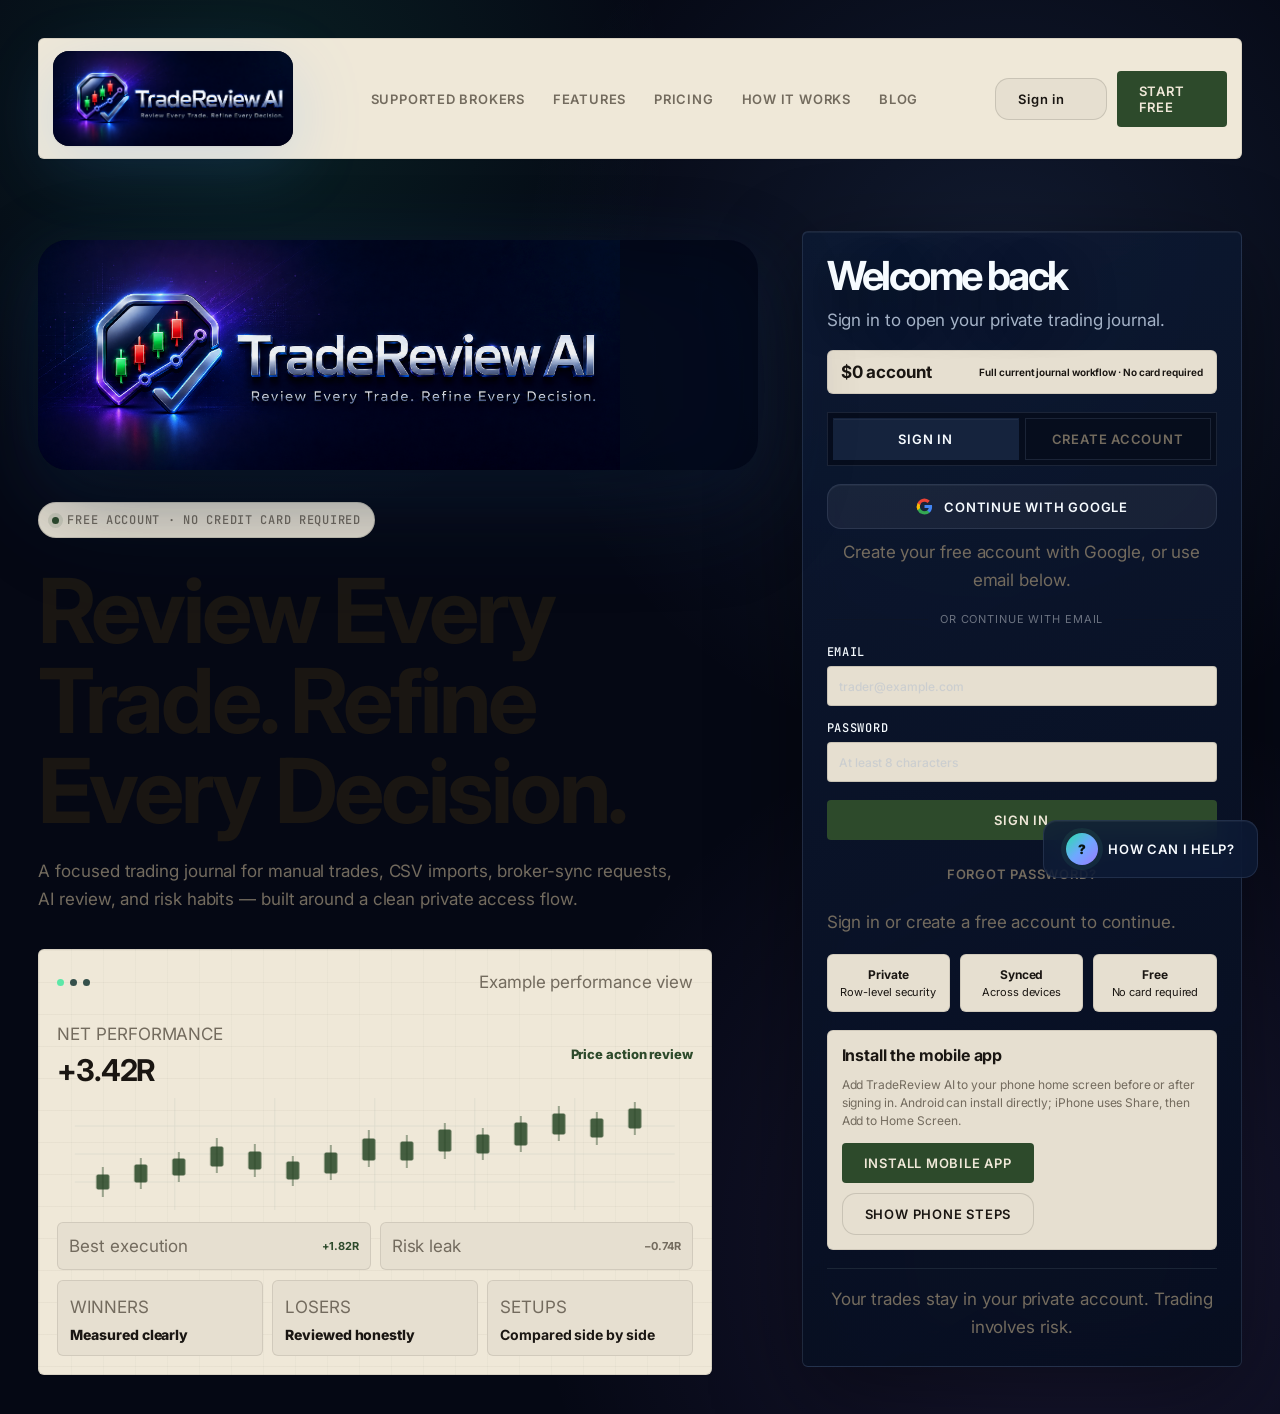
==== app/index.html @ 4cf5c623 "Restore premium dark TradeReview theme" ====
<!doctype html>
<html lang="en">
<head>
  <meta charset="utf-8">
  <meta name="viewport" content="width=device-width, initial-scale=1">
  <link rel="canonical" href="https://gettradereview.com/app/">
  <link rel="icon" type="image/png" href="../icons/icon-192.png">
  <link rel="manifest" href="../manifest.webmanifest">
  <link rel="preconnect" href="https://fonts.googleapis.com">
  <link rel="preconnect" href="https://fonts.gstatic.com" crossorigin>
  <link href="https://fonts.googleapis.com/css2?family=Inter:wght@400;500;600;700&family=Fraunces:opsz,wght@9..144,500;9..144,600&family=JetBrains+Mono:wght@400;500&display=swap" rel="stylesheet">
  <meta name="theme-color" content="#050814">
  <meta name="apple-mobile-web-app-capable" content="yes">
  <meta name="apple-mobile-web-app-title" content="TradeReview">
  <meta name="apple-mobile-web-app-status-bar-style" content="black-translucent">
  <title>TradeReview AI</title>
  <style>
    :root {
      color-scheme: light;
      --ink: #16221f;
      --muted: #63716d;
      --line: #d9e0dd;
      --soft: #f3f6f2;
      --paper: #ffffff;
      --green: #11855a;
      --red: #c83b3b;
      --blue: #2563eb;
      --gold: #b7791f;
      --shadow: 0 14px 38px rgba(31, 44, 39, .11);
    }

    * { box-sizing: border-box; }

    body {
      margin: 0;
      font-family: Inter, ui-sans-serif, system-ui, -apple-system, BlinkMacSystemFont, "Segoe UI", sans-serif;
      color: var(--ink);
      background: #edf2ef;
    }

    html,
    body {
      min-height: 100%;
    }

    .auth-gate {
      display: none;
      min-height: 100vh;
      padding: 28px;
      place-items: center;
      background:
        radial-gradient(circle at 15% 15%, rgba(42, 190, 129, .22), transparent 34%),
        radial-gradient(circle at 86% 82%, rgba(37, 99, 235, .18), transparent 30%),
        #071612;
    }

    .auth-pending .auth-gate,
    .auth-required .auth-gate {
      display: grid;
    }

    .auth-pending .app,
    .auth-required .app {
      display: none;
    }

    body.app-ready {
      height: 100vh;
      overflow: hidden;
      background: #050817;
    }

    body.app-ready .app {
      display: grid;
      grid-template-columns: 250px minmax(0, 1fr);
      position: fixed;
      inset: 0;
      width: 100vw;
      height: 100vh;
      overflow: hidden;
    }

    body.app-ready aside {
      grid-column: 1;
      grid-row: 1;
      position: relative;
      inset: auto;
      width: auto;
      height: 100vh;
      z-index: 5;
      overflow-y: auto;
      overflow-x: hidden;
    }

    body.app-ready main {
      grid-column: 2;
      grid-row: 1;
      position: relative;
      margin: 0;
      width: auto;
      height: 100vh;
      min-height: 0;
      z-index: 1;
      overflow-y: auto;
      overflow-x: hidden;
    }

    .auth-card {
      width: min(100%, 460px);
      border: 1px solid rgba(255, 255, 255, .12);
      border-radius: 24px;
      background: rgba(255, 255, 255, .97);
      box-shadow: 0 34px 90px rgba(0, 0, 0, .34);
      padding: 30px;
    }

    .auth-brand {
      display: flex;
      align-items: center;
      gap: 12px;
      font-size: 19px;
      font-weight: 900;
    }

    .auth-card h1 {
      margin-top: 28px;
      font-size: 34px;
    }

    .auth-copy {
      margin: 9px 0 22px;
      color: var(--muted);
      line-height: 1.6;
    }

    .auth-tabs {
      display: grid;
      grid-template-columns: 1fr 1fr;
      gap: 6px;
      padding: 5px;
      border-radius: 10px;
      background: #edf2ef;
      margin-bottom: 18px;
    }

    .auth-tabs button {
      border: 0;
      background: transparent;
    }

    .auth-tabs button.active {
      background: #fff;
      box-shadow: 0 4px 14px rgba(22, 34, 31, .1);
      font-weight: 800;
    }

    .auth-form {
      display: grid;
      gap: 14px;
    }

    .auth-submit {
      width: 100%;
      margin-top: 4px;
    }

    .auth-link {
      border: 0;
      min-height: 0;
      padding: 4px;
      background: transparent;
      color: #174f3d;
      font-weight: 700;
    }

    .auth-status {
      min-height: 24px;
      margin: 14px 0 0;
      color: #40504b;
      font-size: 13px;
      line-height: 1.5;
    }

    .auth-status.error {
      color: var(--red);
    }

    .app-toast {
      position: fixed;
      right: 22px;
      top: 22px;
      z-index: 10000;
      width: min(420px, calc(100vw - 32px));
      display: grid;
      grid-template-columns: auto 1fr auto;
      gap: 12px;
      align-items: start;
      padding: 14px;
      border: 1px solid rgba(127,176,255,.22);
      border-radius: 18px;
      background: linear-gradient(145deg, rgba(12,22,48,.98), rgba(6,12,28,.98));
      color: #eaf7ff;
      box-shadow: 0 24px 80px rgba(0,0,0,.38), inset 0 1px 0 rgba(255,255,255,.08);
      transform: translateY(-14px) scale(.98);
      opacity: 0;
      pointer-events: none;
      transition: opacity .22s ease, transform .22s ease;
    }

    .app-toast.show {
      opacity: 1;
      transform: none;
      pointer-events: auto;
    }

    .app-toast-icon {
      width: 36px;
      height: 36px;
      display: grid;
      place-items: center;
      border-radius: 14px;
      background: rgba(127,176,255,.12);
      color: #9ec5ff;
      font-weight: 950;
    }

    .app-toast.warn .app-toast-icon { color: #f8d98a; background: rgba(248,217,138,.12); }
    .app-toast.error .app-toast-icon { color: #ff8ca0; background: rgba(255,83,109,.12); }
    .app-toast.success .app-toast-icon { color: #86efac; background: rgba(134,239,172,.12); }

    .app-toast-title {
      margin: 0 0 3px;
      color: #f6fbff;
      font-size: 13px;
      font-weight: 950;
    }

    .app-toast-message {
      margin: 0;
      color: #a9bad4;
      font-size: 12px;
      line-height: 1.45;
    }

    .app-toast-close {
      min-height: 30px;
      width: 30px;
      padding: 0;
      border-radius: 10px;
      border-color: rgba(255,255,255,.08);
      background: rgba(255,255,255,.04);
      color: #cbd8ef;
    }

    .confirm-modal {
      position: fixed;
      inset: 0;
      z-index: 11000;
      display: grid;
      place-items: center;
      padding: 24px;
      background: rgba(2, 6, 18, .72);
      backdrop-filter: blur(18px);
    }

    .confirm-modal[hidden],
    .confirm-modal[aria-hidden="true"] {
      display: none;
    }

    .confirm-card {
      width: min(480px, 100%);
      padding: 22px;
      border: 1px solid rgba(255, 93, 128, .35);
      border-radius: 24px;
      background:
        radial-gradient(circle at 18% 0%, rgba(255, 93, 128, .20), transparent 15rem),
        linear-gradient(145deg, rgba(13, 23, 48, .98), rgba(5, 11, 25, .98));
      color: #eef7ff;
      box-shadow: 0 35px 90px rgba(0, 0, 0, .58), inset 0 1px 0 rgba(255,255,255,.08);
    }

    .confirm-icon {
      width: 42px;
      height: 42px;
      display: grid;
      place-items: center;
      margin-bottom: 14px;
      border-radius: 16px;
      background: rgba(255, 93, 128, .13);
      color: #ff8ca0;
      font-weight: 950;
    }

    .confirm-eyebrow {
      margin: 0 0 6px;
      color: #ff9dad;
      font-size: 11px;
      font-weight: 950;
      letter-spacing: .12em;
      text-transform: uppercase;
    }

    .confirm-copy h2 {
      margin: 0;
      font-size: clamp(24px, 4vw, 34px);
      line-height: .98;
      color: #f6fbff;
    }

    .confirm-copy p:not(.confirm-eyebrow) {
      margin: 12px 0 0;
      color: #b7c7dd;
      line-height: 1.55;
    }

    .confirm-actions {
      display: flex;
      justify-content: flex-end;
      gap: 10px;
      margin-top: 22px;
      flex-wrap: wrap;
    }

    .confirm-actions button {
      min-height: 42px;
    }

    .free-note {
      margin: 18px 0 0;
      padding-top: 16px;
      border-top: 1px solid var(--line);
      color: var(--muted);
      font-size: 12px;
      text-align: center;
    }

    .account-panel {
      position: absolute;
      right: 14px;
      bottom: 18px;
      left: 14px;
      border: 1px solid var(--line);
      border-radius: 10px;
      background: #fff;
      padding: 11px;
    }

    .account-panel strong,
    .account-panel span {
      display: block;
      overflow: hidden;
      text-overflow: ellipsis;
      white-space: nowrap;
    }

    .account-panel strong {
      overflow: visible;
      text-overflow: clip;
      white-space: normal;
      overflow-wrap: anywhere;
      line-height: 1.2;
    }

    .account-panel span {
      margin-top: 3px;
      color: var(--muted);
      font-size: 11px;
    }

    .account-panel button {
      width: 100%;
      margin-top: 9px;
      min-height: 34px;
      padding: 6px 9px;
      font-size: 12px;
    }

    button, input, select, textarea {
      font: inherit;
    }

    button {
      cursor: pointer;
      border: 1px solid var(--line);
      background: var(--paper);
      color: var(--ink);
      border-radius: 7px;
      padding: 9px 12px;
      min-height: 40px;
    }

    button.primary {
      border-color: #174f3d;
      background: #174f3d;
      color: #fff;
    }

    button.icon {
      width: 40px;
      padding: 0;
      display: grid;
      place-items: center;
    }

    button:hover { filter: brightness(.98); }

    .app {
      min-height: 100vh;
      display: grid;
      grid-template-columns: 250px minmax(0, 1fr);
      position: relative;
    }

    aside {
      grid-column: 1;
      grid-row: 1;
      border-right: 1px solid var(--line);
      background: #fbfcfb;
      padding: 22px 14px;
      position: sticky;
      top: 0;
      width: auto;
      height: 100vh;
      z-index: 50;
      overflow-y: auto;
      overflow-x: hidden;
    }

    .brand {
      display: flex;
      align-items: center;
      gap: 11px;
      padding: 0 8px 20px;
      font-weight: 800;
      font-size: 19px;
      text-decoration: none;
    }

    .brand-logo-wide-app {
      display: block;
      width: min(168px, 100%);
      height: 58px;
      object-fit: contain;
      object-position: left center;
      border-radius: 14px;
      filter: drop-shadow(0 14px 30px rgba(0, 0, 0, .26)) drop-shadow(0 0 16px rgba(73, 152, 255, .12));
    }

    .auth-mini-logo {
      display: block;
      width: min(230px, 100%);
      height: 62px;
      object-fit: contain;
      object-position: left center;
      border-radius: 14px;
      filter: drop-shadow(0 14px 30px rgba(0, 0, 0, .26));
    }

    .mark {
      width: 36px;
      height: 36px;
      border-radius: 8px;
      background: #174f3d;
      color: #fff;
      display: grid;
      place-items: center;
      font-weight: 900;
    }

    nav {
      display: grid;
      gap: 8px;
    }

    nav button {
      width: 100%;
      border-color: transparent;
      background: transparent;
      text-align: left;
      display: flex;
      align-items: center;
      gap: 10px;
      color: #40504b;
    }

    nav button.active {
      background: #e8efeb;
      color: #10231e;
      font-weight: 700;
    }

    main {
      grid-column: 2;
      grid-row: 1;
      padding: 28px;
      min-width: 0;
      margin: 0;
      width: auto;
    }

    .topbar {
      display: flex;
      justify-content: space-between;
      align-items: center;
      gap: 18px;
      margin-bottom: 22px;
    }

    h1 {
      margin: 0;
      font-size: clamp(28px, 4vw, 42px);
      line-height: 1.04;
      letter-spacing: 0;
    }

    .subtitle {
      color: var(--muted);
      margin: 7px 0 0;
      max-width: 720px;
    }

    .actions {
      display: flex;
      gap: 9px;
      flex-wrap: wrap;
      justify-content: flex-end;
    }

    .panel {
      background: var(--paper);
      border: 1px solid var(--line);
      border-radius: 8px;
      box-shadow: var(--shadow);
    }

    .section {
      display: none;
    }

    .section.active {
      display: block;
    }

    #import.active {
      display: flex;
      flex-direction: column;
    }

    #import > .topbar {
      order: 0;
    }

    #quickBrokerSyncPanel {
      order: 1;
    }

    #manualTradePanel {
      order: 2;
      margin: 0 0 18px !important;
      border-color: #9fc9b7;
      position: relative;
      z-index: 4;
      overflow: visible;
    }

    #import > .grid {
      order: 3;
      position: relative;
      z-index: 1;
    }

    .form-hint {
      margin: 0 0 14px;
      color: #174f3d;
      font-weight: 700;
    }

    .timing-field {
      padding: 10px;
      border: 1px solid #b8d8ca;
      border-radius: 7px;
      background: #f3faf6;
      color: #174f3d;
      font-weight: 700;
    }

    .stats {
      display: grid;
      grid-template-columns: repeat(6, minmax(0, 1fr));
      gap: 14px;
      margin-bottom: 18px;
    }

    .stat {
      padding: 18px;
      min-height: 112px;
    }

    .stat span {
      display: block;
      color: var(--muted);
      font-size: 13px;
      margin-bottom: 12px;
    }

    .stat strong {
      font-size: 29px;
      line-height: 1;
    }

    .grid {
      display: grid;
      grid-template-columns: minmax(0, 1.35fr) minmax(320px, .65fr);
      gap: 18px;
    }

    .panel-header {
      display: flex;
      justify-content: space-between;
      align-items: center;
      gap: 12px;
      padding: 16px 18px;
      border-bottom: 1px solid var(--line);
    }

    .panel-header h2 {
      margin: 0;
      font-size: 18px;
      letter-spacing: 0;
    }

    .panel-body {
      padding: 18px;
    }

    .drop {
      border: 1.5px dashed #9fb0aa;
      border-radius: 8px;
      padding: 26px;
      background: #f7faf8;
      text-align: center;
      display: grid;
      gap: 12px;
      justify-items: center;
    }

    .drop input {
      max-width: 100%;
    }

    .import-card {
      position: relative;
      overflow: hidden;
      border-color: rgba(127,176,255,.18);
      background:
        radial-gradient(circle at 18% 0%, rgba(24,217,149,.10), transparent 25rem),
        radial-gradient(circle at 92% 15%, rgba(127,176,255,.10), transparent 22rem),
        rgba(10, 22, 42, .78);
    }

    .import-card::before {
      content: "";
      position: absolute;
      inset: 0;
      background-image:
        linear-gradient(rgba(127,176,255,.06) 1px, transparent 1px),
        linear-gradient(90deg, rgba(127,176,255,.05) 1px, transparent 1px);
      background-size: 34px 34px;
      opacity: .35;
      pointer-events: none;
      mask-image: linear-gradient(90deg, #000, transparent 72%);
    }

    .import-card > * {
      position: relative;
      z-index: 1;
    }

    .premium-drop {
      min-height: 188px;
      border: 1px solid rgba(127,176,255,.20);
      border-radius: 22px;
      padding: clamp(22px, 3vw, 34px);
      background:
        linear-gradient(135deg, rgba(255,255,255,.055), rgba(255,255,255,.018)),
        rgba(6, 16, 34, .7);
      box-shadow: inset 0 1px 0 rgba(255,255,255,.08), 0 18px 50px rgba(0,0,0,.22);
      display: grid;
      gap: 18px;
      text-align: left;
    }

    .premium-drop:hover {
      border-color: rgba(24,217,149,.48);
      box-shadow: inset 0 1px 0 rgba(255,255,255,.11), 0 22px 70px rgba(24,217,149,.08);
    }

    .import-drop-head {
      display: flex;
      align-items: center;
      gap: 16px;
    }

    .import-orb {
      width: 54px;
      height: 54px;
      border-radius: 18px;
      display: grid;
      place-items: center;
      color: #061018;
      font-weight: 1000;
      background: linear-gradient(135deg, #18d995, #7fb0ff);
      box-shadow: 0 16px 42px rgba(24,217,149,.22);
    }

    .import-drop-title {
      display: block;
      color: #f4fbff;
      font-size: clamp(20px, 2vw, 28px);
      letter-spacing: -.03em;
      line-height: 1.05;
    }

    .import-drop-copy {
      display: block;
      margin-top: 5px;
      color: #9eb1c9;
      font-size: 13px;
      line-height: 1.5;
    }

    .csv-file-control {
      display: grid;
      gap: 8px;
    }

    .csv-file-control input[type="file"] {
      width: 100%;
      color: #9eb1c9;
      border: 1px solid rgba(127,176,255,.18);
      border-radius: 16px;
      padding: 10px;
      background: rgba(4, 12, 28, .72);
    }

    .csv-file-control input[type="file"]::file-selector-button {
      margin-right: 14px;
      border: 0;
      border-radius: 12px;
      padding: 10px 14px;
      color: #061018;
      font-weight: 900;
      cursor: pointer;
      background: linear-gradient(135deg, #18d995, #7fb0ff);
    }

    .import-chip-row {
      display: flex;
      flex-wrap: wrap;
      gap: 9px;
    }

    .import-chip-row span {
      border: 1px solid rgba(127,176,255,.16);
      border-radius: 999px;
      padding: 7px 10px;
      color: #b7c6df;
      font-size: 11px;
      font-weight: 850;
      letter-spacing: .02em;
      background: rgba(255,255,255,.045);
    }

    .csv-import-status {
      display: none;
      margin-top: 16px;
      border: 1px solid rgba(125, 176, 255, .22);
      background: linear-gradient(135deg, rgba(17, 34, 68, .88), rgba(6, 15, 34, .94));
      border-radius: 18px;
      padding: 14px 16px;
      color: #b9c7e4;
      box-shadow: inset 0 1px rgba(255,255,255,.04), 0 18px 42px rgba(0,0,0,.18);
    }

    .csv-import-status.show { display: block; animation: sectionRise .24s ease both; }
    .csv-import-status.success { border-color: rgba(49, 232, 169, .36); background: linear-gradient(135deg, rgba(16, 82, 72, .42), rgba(8, 18, 38, .95)); }
    .csv-import-status.warn, .csv-import-status.error { border-color: rgba(255, 91, 123, .42); background: linear-gradient(135deg, rgba(88, 27, 48, .42), rgba(8, 18, 38, .95)); }
    .csv-import-status strong { display: block; color: #f2f7ff; font-size: 15px; margin-bottom: 5px; }
    .csv-import-status small { display: block; color: #93a5c5; line-height: 1.55; }
    .csv-import-status ul { margin: 10px 0 0 18px; padding: 0; color: #aebde0; line-height: 1.55; }

    .csv-schema-card {
      border-color: rgba(127,176,255,.18);
      background: linear-gradient(180deg, rgba(12, 25, 48, .9), rgba(7, 17, 35, .88));
    }

    .schema-badges {
      display: flex;
      flex-wrap: wrap;
      gap: 8px;
      margin-bottom: 12px;
    }

    .schema-badges span {
      border: 1px solid rgba(127,176,255,.16);
      border-radius: 999px;
      padding: 6px 9px;
      color: #9db7ff;
      font-size: 10px;
      font-weight: 900;
      text-transform: uppercase;
      letter-spacing: .08em;
      background: rgba(127,176,255,.065);
    }

    .universal-sample {
      border: 1px solid rgba(127,176,255,.12);
      border-radius: 16px;
      padding: 14px;
      background: #060d18;
      color: #dce8ff;
      box-shadow: inset 0 1px 0 rgba(255,255,255,.04);
    }

    .sample {
      width: 100%;
      overflow: auto;
      background: #111b18;
      color: #edf8f2;
      border-radius: 7px;
      padding: 12px;
      font: 12px/1.5 ui-monospace, SFMono-Regular, Menlo, Consolas, monospace;
      text-align: left;
    }

    table {
      width: 100%;
      border-collapse: collapse;
      table-layout: fixed;
    }

    th, td {
      padding: 12px 10px;
      border-bottom: 1px solid var(--line);
      text-align: left;
      vertical-align: top;
      word-wrap: break-word;
      font-size: 14px;
    }

    th {
      color: var(--muted);
      font-size: 12px;
      text-transform: uppercase;
      letter-spacing: .04em;
      background: #fafbfa;
    }

    #journalTrades {
      overflow-x: auto;
      padding-bottom: 6px;
    }

    #journalTrades table {
      min-width: 1720px;
    }

    #journalTrades th,
    #journalTrades td {
      word-break: normal;
      vertical-align: top;
    }

    #journalTrades th:last-child,
    #journalTrades td:last-child {
      min-width: 160px;
      width: 160px;
    }

    #journalTrades input {
      min-width: 78px;
    }

    tr:hover td {
      background: #fbfdfb;
    }

    .money-win { color: var(--green); font-weight: 800; }
    .money-loss { color: var(--red); font-weight: 800; }
    .risk-ok { color: var(--green); font-weight: 800; }
    .risk-warn { color: var(--gold); font-weight: 900; }
    .risk-bad { color: var(--red); font-weight: 900; }

    .chips {
      display: flex;
      flex-wrap: wrap;
      gap: 7px;
    }

    .chip {
      border: 1px solid var(--line);
      border-radius: 999px;
      padding: 5px 9px;
      font-size: 12px;
      color: #40504b;
      background: #f7faf8;
    }

    .risk-chip {
      display: inline-flex;
      align-items: center;
      justify-content: center;
      min-width: 62px;
      border-radius: 999px;
      padding: 5px 9px;
      font-size: 12px;
      font-weight: 800;
      background: #eaf4ef;
      color: var(--green);
    }

    .risk-chip.warn {
      background: #fff7e6;
      color: var(--gold);
    }

    .risk-chip.bad {
      background: #ffecec;
      color: var(--red);
    }

    .screenshots {
      display: grid;
      grid-template-columns: repeat(2, minmax(0, 1fr));
      gap: 10px;
      min-width: 260px;
    }

    .shot-box {
      border: 1px solid var(--line);
      border-radius: 7px;
      background: #f8fbf9;
      min-height: 92px;
      display: grid;
      gap: 7px;
      align-content: center;
      justify-items: center;
      padding: 8px;
      color: var(--muted);
      font-size: 12px;
      text-align: center;
    }

    .shot-box img {
      width: 100%;
      max-height: 120px;
      object-fit: cover;
      border-radius: 5px;
      border: 1px solid var(--line);
    }

    .shot-box input {
      font-size: 11px;
      padding: 6px;
      min-height: 34px;
    }

    .shot-url {
      display: grid;
      grid-template-columns: minmax(0, 1fr) auto;
      gap: 6px;
      width: 100%;
    }

    .shot-url input {
      min-width: 0;
    }

    .shot-url button {
      min-height: 34px;
      padding: 6px 8px;
      font-size: 12px;
    }

    .shot-actions {
      display: grid;
      grid-template-columns: 1fr 1fr;
      gap: 6px;
      width: 100%;
    }

    .shot-actions .chart-link,
    .shot-actions button {
      min-height: 32px;
      padding: 6px 7px;
      font-size: 11px;
    }

    .chart-tools {
      display: grid;
      gap: 8px;
      min-width: 180px;
    }

    .chart-link {
      display: inline-flex;
      align-items: center;
      justify-content: center;
      min-height: 34px;
      border: 1px solid var(--line);
      border-radius: 7px;
      background: #fff;
      color: #174f3d;
      font-size: 12px;
      font-weight: 800;
      text-decoration: none;
      padding: 7px 9px;
    }

    .chart-link.entry { border-color: rgba(24, 217, 149, .24); color: #55e5a5; }
    .chart-link.exit { border-color: rgba(255, 83, 109, .28); color: #ff7588; }

    .tv-capture-card {
      position: relative;
      display: grid;
      gap: 12px;
      padding: 14px;
      border: 1px solid rgba(127, 176, 255, .18);
      border-radius: 20px;
      background:
        radial-gradient(circle at 12% 12%, rgba(24, 217, 149, .13), transparent 24px),
        radial-gradient(circle at 88% 30%, rgba(255, 83, 109, .12), transparent 34px),
        linear-gradient(145deg, rgba(13, 26, 55, .94), rgba(7, 13, 30, .98));
      box-shadow: 0 22px 70px rgba(0,0,0,.28), inset 0 1px 0 rgba(255,255,255,.05);
      overflow: hidden;
    }

    .tv-capture-card::before {
      content: "";
      position: absolute;
      inset: 0;
      background:
        linear-gradient(90deg, rgba(127,176,255,.055) 1px, transparent 1px),
        linear-gradient(0deg, rgba(127,176,255,.04) 1px, transparent 1px);
      background-size: 34px 34px;
      mask-image: radial-gradient(circle at 60% 32%, #000, transparent 72%);
      opacity: .65;
      pointer-events: none;
      animation: tvCaptureGrid 14s linear infinite;
    }

    .tv-capture-card > * {
      position: relative;
      z-index: 1;
    }

    .tv-capture-card.compact {
      min-width: 210px;
    }

    .tv-capture-kicker {
      display: inline-flex;
      align-items: center;
      gap: 7px;
      color: #86efac;
      font-size: 10px;
      font-weight: 950;
      letter-spacing: .08em;
      text-transform: uppercase;
    }

    .tv-capture-kicker::before {
      content: "";
      width: 8px;
      height: 8px;
      border-radius: 999px;
      background: #86efac;
      box-shadow: 0 0 18px rgba(134,239,172,.7);
    }

    .tv-capture-title {
      margin: 0;
      color: #edf8f4;
      font-size: 15px;
      line-height: 1.25;
    }

    .tv-capture-meta {
      display: grid;
      gap: 5px;
      color: #90a6c3;
      font-size: 11px;
      line-height: 1.45;
    }

    .tv-capture-flow {
      position: relative;
      display: grid;
      grid-template-columns: repeat(4, minmax(0, 1fr));
      gap: 10px;
      padding: 10px 0 6px;
    }

    .tv-capture-flow::before {
      content: "";
      position: absolute;
      left: 10%;
      right: 10%;
      top: 50%;
      height: 2px;
      border-radius: 999px;
      background: linear-gradient(90deg, rgba(24,217,149,.18), rgba(127,176,255,.34), rgba(255,83,109,.20));
      transform: translateY(-50%);
    }

    .tv-capture-flow::after {
      content: "";
      position: absolute;
      left: 10%;
      top: 50%;
      width: 14px;
      height: 14px;
      border-radius: 50%;
      background: #86efac;
      box-shadow: 0 0 20px rgba(134,239,172,.9);
      transform: translate(-50%, -50%);
      animation: capturePacket 3.8s ease-in-out infinite;
    }

    .tv-capture-step {
      position: relative;
      min-height: 82px;
      display: grid;
      place-items: center;
      align-content: center;
      gap: 4px;
      padding: 10px 8px;
      border: 1px solid rgba(174,218,204,.12);
      border-radius: 16px;
      background: linear-gradient(145deg, rgba(255,255,255,.06), rgba(255,255,255,.02));
      color: #b8c8dd;
      font-size: 10px;
      text-align: center;
      backdrop-filter: blur(10px);
      overflow: hidden;
      animation: captureStepPulse 3.8s ease-in-out infinite;
    }

    .tv-capture-step:not(:last-child)::after {
      content: "→";
      position: absolute;
      right: -15px;
      top: 50%;
      z-index: 3;
      width: 22px;
      height: 22px;
      display: grid;
      place-items: center;
      border: 1px solid rgba(127,176,255,.24);
      border-radius: 999px;
      background: rgba(7, 13, 30, .92);
      color: #dbe8ff;
      font-size: 15px;
      box-shadow: 0 0 22px rgba(127,176,255,.22);
      transform: translateY(-50%);
      animation: captureArrowPulse 1.9s ease-in-out infinite;
    }

    .tv-capture-step:nth-child(2) { animation-delay: .55s; }
    .tv-capture-step:nth-child(3) { animation-delay: 1.1s; }
    .tv-capture-step:nth-child(4) { animation-delay: 1.65s; }
    .tv-capture-step:nth-child(1) { --step-accent: #18d995; }
    .tv-capture-step:nth-child(2) { --step-accent: #ff536d; }
    .tv-capture-step:nth-child(3) { --step-accent: #7fb0ff; }
    .tv-capture-step:nth-child(4) { --step-accent: #b99bff; }

    .tv-capture-step::before {
      content: attr(data-icon);
      display: grid;
      place-items: center;
      width: 34px;
      height: 34px;
      border-radius: 14px;
      border: 1px solid color-mix(in srgb, var(--step-accent, #7fb0ff) 42%, transparent);
      background:
        radial-gradient(circle at 50% 30%, color-mix(in srgb, var(--step-accent, #7fb0ff) 28%, transparent), transparent 60%),
        rgba(127,176,255,.10);
      color: #f6fbff;
      font-size: 17px;
      box-shadow: 0 0 24px color-mix(in srgb, var(--step-accent, #7fb0ff) 28%, transparent), inset 0 1px 0 rgba(255,255,255,.08);
    }

    .tv-capture-step .capture-marker {
      display: inline-grid;
      place-items: center;
      width: 28px;
      height: 28px;
      margin-top: 2px;
      border-radius: 999px;
      font-size: 16px;
      font-weight: 950;
      line-height: 1;
      background: rgba(255,255,255,.06);
      border: 1px solid rgba(255,255,255,.10);
      transform-origin: center;
      animation: captureMarkerFloat 1.8s ease-in-out infinite;
    }

    .tv-capture-step.entry .capture-marker {
      color: #18d995;
      box-shadow: 0 0 24px rgba(24,217,149,.25);
    }

    .tv-capture-step.exit .capture-marker {
      color: #ff536d;
      box-shadow: 0 0 24px rgba(255,83,109,.25);
      animation-delay: .4s;
    }

    .tv-capture-step strong {
      display: block;
      margin-bottom: 2px;
      color: #f8fbff;
      font-size: 11px;
    }

    .tv-capture-actions {
      display: flex;
      flex-wrap: wrap;
      gap: 8px;
    }

    .tv-capture-status {
      position: relative;
      padding: 8px 10px;
      border-radius: 12px;
      background: rgba(134,239,172,.08);
      color: #bcefd0;
      font-size: 11px;
      line-height: 1.45;
      overflow: hidden;
    }

    .tv-capture-status.waiting {
      border: 1px solid rgba(127,176,255,.18);
      background: linear-gradient(135deg, rgba(127,176,255,.10), rgba(24,217,149,.055));
      color: #dbe8ff;
    }

    .tv-capture-status.waiting::before {
      content: "";
      position: absolute;
      inset: 0;
      background: linear-gradient(90deg, transparent, rgba(127,176,255,.22), rgba(24,217,149,.16), transparent);
      transform: translateX(-105%);
      animation: captureStatusSweep 2.2s ease-in-out infinite;
      pointer-events: none;
    }

    .tv-capture-loader {
      position: relative;
      height: 8px;
      margin-top: 8px;
      border-radius: 999px;
      background: rgba(255,255,255,.06);
      overflow: hidden;
      box-shadow: inset 0 0 0 1px rgba(255,255,255,.06);
    }

    .tv-capture-loader span {
      position: absolute;
      inset: 0 auto 0 0;
      width: 42%;
      border-radius: inherit;
      background: linear-gradient(90deg, #18d995, #7fb0ff, #ff536d);
      box-shadow: 0 0 24px rgba(127,176,255,.32);
      animation: captureLoaderRun 1.55s ease-in-out infinite;
    }

    .tv-capture-status strong {
      display: block;
      margin-bottom: 3px;
      color: #f6fbff;
      font-size: 12px;
    }

    .tv-capture-status small {
      display: block;
      color: #98abc8;
      font-size: 10px;
      line-height: 1.45;
    }

    @keyframes tvCaptureGrid { to { background-position: 34px 34px; } }
    @keyframes capturePacket {
      0%, 8% { left: 10%; background: #86efac; }
      30% { left: 37%; background: #7fb0ff; }
      58% { left: 63%; background: #b99bff; }
      86%, 100% { left: 90%; background: #ff7b8e; }
    }
    @keyframes captureStepPulse {
      0%, 100% { border-color: rgba(174,218,204,.12); box-shadow: none; transform: translateY(0); }
      42% { border-color: rgba(127,176,255,.32); box-shadow: 0 14px 34px rgba(95,134,255,.13); transform: translateY(-2px); }
    }
    @keyframes captureArrowPulse {
      0%, 100% { opacity: .5; transform: translateY(-50%) scale(.92); }
      50% { opacity: 1; transform: translateY(-50%) scale(1.08); }
    }
    @keyframes captureMarkerFloat {
      0%, 100% { transform: translateY(0) scale(1); }
      50% { transform: translateY(-3px) scale(1.08); }
    }
    @keyframes captureStatusSweep {
      0% { transform: translateX(-105%); }
      55%, 100% { transform: translateX(105%); }
    }
    @keyframes captureLoaderRun {
      0% { transform: translateX(-120%); }
      55%, 100% { transform: translateX(250%); }
    }

    .tv-capture-flow {
      grid-template-columns: repeat(auto-fit, minmax(145px, 1fr));
      gap: 12px;
    }

    .tv-capture-card.compact .tv-capture-flow {
      grid-template-columns: 1fr;
      gap: 8px;
    }

    .tv-capture-card.compact .tv-capture-flow::before {
      top: 16px;
      bottom: 16px;
      left: 26px;
      right: auto;
      width: 1px;
      height: auto;
      background: linear-gradient(180deg, rgba(24,217,149,.24), rgba(127,176,255,.28), rgba(255,83,109,.20));
      transform: none;
    }

    .tv-capture-card.compact .tv-capture-flow::after {
      left: 26px;
      top: 16px;
      width: 10px;
      height: 10px;
      animation: capturePacketVertical 3.8s ease-in-out infinite;
    }

    .tv-capture-step {
      min-height: 66px;
      grid-template-columns: auto auto 1fr;
      place-items: initial;
      align-content: initial;
      align-items: center;
      gap: 9px;
      padding: 11px 12px;
      text-align: left;
      overflow: visible;
      font-size: 11px;
      line-height: 1.25;
    }

    .tv-capture-step:not(:last-child)::after {
      content: "→";
      right: -18px;
      width: 24px;
      height: 24px;
    }

    .tv-capture-card.compact .tv-capture-step:not(:last-child)::after {
      content: "↓";
      right: auto;
      left: 18px;
      top: auto;
      bottom: -16px;
      transform: none;
    }

    .tv-capture-step::before {
      min-width: 48px;
      width: auto;
      height: 34px;
      padding: 0 8px;
      font-size: 10px;
      font-weight: 950;
      letter-spacing: .04em;
    }

    .tv-capture-step .capture-marker {
      margin-top: 0;
    }

    .tv-capture-step strong {
      margin-bottom: 0;
    }

    @keyframes capturePacketVertical {
      0%, 8% { top: 16px; background: #86efac; }
      30% { top: 34%; background: #7fb0ff; }
      58% { top: 66%; background: #b99bff; }
      86%, 100% { top: calc(100% - 16px); background: #ff7b8e; }
    }

    .screenshots {
      grid-template-columns: repeat(2, minmax(150px, 1fr));
      min-width: 330px;
      gap: 12px;
    }

    .shot-box {
      min-height: 158px;
      min-width: 0;
      overflow: hidden;
      border-radius: 16px;
      border-color: rgba(127,176,255,.16);
      background:
        radial-gradient(circle at 25% 0%, rgba(127,176,255,.16), transparent 8rem),
        linear-gradient(145deg, rgba(10, 20, 40, .96), rgba(5, 11, 25, .98));
      color: #a8bad6;
      padding: 10px;
      box-shadow: inset 0 1px 0 rgba(255,255,255,.04), 0 16px 36px rgba(0,0,0,.18);
    }

    .shot-box img {
      max-height: 102px;
      border-radius: 12px;
      border-color: rgba(127,176,255,.16);
    }

    .shot-placeholder {
      min-height: 86px;
      width: 100%;
      display: grid;
      place-items: center;
      border: 1px dashed rgba(127,176,255,.18);
      border-radius: 10px;
      background: rgba(127,176,255,.04);
      line-height: 1.35;
      text-align: center;
      overflow-wrap: anywhere;
    }

    .shot-actions {
      grid-template-columns: 1fr;
    }

    .shot-actions button,
    .shot-actions .chart-link {
      min-height: 30px;
      border-radius: 9px;
    }

    .shot-manual {
      width: 100%;
      border-top: 1px solid rgba(127,176,255,.10);
      padding-top: 6px;
    }

    .shot-manual summary {
      cursor: pointer;
      color: #8fa2c0;
      font-size: 11px;
      font-weight: 800;
      list-style: none;
    }

    .shot-manual summary::-webkit-details-marker { display: none; }
    .shot-manual[open] summary { margin-bottom: 6px; color: #dbe8ff; }

    .journal-trade-actions {
      display: grid;
      gap: 8px;
      min-width: 142px;
      align-content: start;
    }

    .journal-trade-actions button {
      width: 100%;
      min-height: 36px;
      padding: 8px 10px;
      white-space: nowrap;
      border-radius: 12px;
    }

    .tv-capture-card {
      gap: 10px;
      padding: 16px;
    }

    .tv-capture-card.compact .tv-capture-flow,
    .tv-capture-flow.compact-flow {
      grid-template-columns: repeat(3, minmax(0, 1fr));
      gap: 8px;
    }

    .tv-capture-card.compact .tv-capture-flow::before,
    .tv-capture-card.compact .tv-capture-flow::after,
    .tv-capture-flow.compact-flow::before,
    .tv-capture-flow.compact-flow::after {
      display: none;
    }

    .tv-capture-card.compact .tv-capture-step,
    .tv-capture-flow.compact-flow .tv-capture-step {
      min-height: 42px;
      grid-template-columns: auto 1fr;
      padding: 9px 10px;
      border-radius: 12px;
      font-size: 10px;
      animation: none;
    }

    .tv-capture-card.compact .tv-capture-step::before,
    .tv-capture-flow.compact-flow .tv-capture-step::before {
      min-width: 28px;
      width: 28px;
      height: 28px;
      border-radius: 9px;
      padding: 0;
      font-size: 9px;
    }

    .tv-capture-card.compact .tv-capture-step::after,
    .tv-capture-flow.compact-flow .tv-capture-step::after {
      display: none;
    }

    .tv-capture-flow.compact-flow .capture-marker {
      display: none;
    }

    .tv-capture-actions.primary-actions {
      display: grid;
      grid-template-columns: 1fr;
      gap: 8px;
    }

    .tv-capture-media-links {
      display: grid;
      gap: 7px;
      grid-template-columns: 1fr;
    }

    .tv-capture-more {
      border-top: 1px solid rgba(127,176,255,.10);
      padding-top: 8px;
    }

    .tv-capture-more summary {
      cursor: pointer;
      color: #91a6c6;
      font-size: 11px;
      font-weight: 850;
      list-style: none;
    }

    .tv-capture-more summary::-webkit-details-marker { display: none; }

    .tv-capture-more[open] summary {
      margin-bottom: 8px;
      color: #e6f0ff;
    }

    .time-note {
      color: var(--muted);
      font-size: 12px;
      line-height: 1.35;
    }

    .form-grid {
      display: grid;
      grid-template-columns: repeat(2, minmax(0, 1fr));
      gap: 12px;
    }

    label {
      display: grid;
      gap: 6px;
      color: var(--muted);
      font-size: 13px;
    }

    label.field-invalid {
      color: #ff8ca0;
    }

    label.field-invalid input,
    label.field-invalid select,
    label.field-invalid textarea {
      border-color: rgba(255,83,109,.8);
      box-shadow: 0 0 0 3px rgba(255,83,109,.14);
    }

    label.field-invalid::after {
      content: attr(data-error);
      color: #ff8ca0;
      font-size: 11px;
      font-weight: 800;
      line-height: 1.35;
    }

    .field-help {
      display: block;
      margin-top: 7px;
      color: #8fa2bd;
      font-size: 11px;
      line-height: 1.35;
    }

    .premium-lock-note {
      margin-top: 10px;
      padding: 10px 12px;
      border: 1px solid rgba(255, 211, 106, .24);
      border-radius: 12px;
      background: rgba(255, 211, 106, .08);
      color: #f8d98a;
      font-size: 12px;
      line-height: 1.45;
    }

    input, select, textarea {
      width: 100%;
      border: 1px solid var(--line);
      border-radius: 7px;
      background: #fff;
      color: var(--ink);
      padding: 10px 11px;
      min-height: 40px;
    }

    textarea {
      min-height: 110px;
      resize: vertical;
    }

    .wide {
      grid-column: 1 / -1;
    }

    .review-list {
      display: grid;
      gap: 12px;
    }

    .review-item {
      border-left: 4px solid #174f3d;
      background: #f8fbf9;
      padding: 12px 13px;
      border-radius: 0 7px 7px 0;
      color: #31423d;
    }

    .bars {
      display: grid;
      gap: 12px;
    }

    .bar-row {
      display: grid;
      grid-template-columns: 92px minmax(0, 1fr) 82px;
      gap: 10px;
      align-items: center;
      font-size: 13px;
    }

    .bar {
      height: 12px;
      background: #e7eeea;
      border-radius: 999px;
      overflow: hidden;
    }

    .bar-fill {
      height: 100%;
      background: #256f57;
      min-width: 2px;
    }

    .empty {
      padding: 34px 18px;
      text-align: center;
      color: var(--muted);
    }

    .journal {
      display: grid;
      grid-template-columns: 290px minmax(0, 1fr);
      gap: 18px;
    }

    .day-list {
      max-height: 640px;
      overflow: auto;
    }

    .day-button {
      width: 100%;
      border: 0;
      border-bottom: 1px solid var(--line);
      border-radius: 0;
      text-align: left;
      padding: 14px 16px;
      min-height: 66px;
      display: grid;
      gap: 4px;
    }

    .day-button.active {
      background: #edf5f0;
    }

    .day-button small {
      color: var(--muted);
    }

    .right {
      text-align: right;
    }

    .footer-note {
      margin-top: 18px;
      color: var(--muted);
      font-size: 13px;
    }

    .trade-review {
      display: grid;
      grid-template-columns: minmax(0, 1.45fr) minmax(320px, .55fr);
      gap: 18px;
      align-items: start;
    }

    .visual-stack {
      display: grid;
      gap: 18px;
    }

    .visual-frame {
      background: #0e1513;
      border-radius: 8px;
      min-height: 420px;
      display: grid;
      align-content: center;
      justify-items: center;
      overflow: hidden;
      border: 1px solid #27332f;
    }

    .visual-frame img {
      width: 100%;
      height: 100%;
      max-height: 680px;
      object-fit: contain;
      display: block;
      background: #0e1513;
    }

    .visual-empty {
      color: #cbd6d1;
      text-align: center;
      display: grid;
      gap: 10px;
      padding: 28px;
    }

    .detail-list {
      display: grid;
      gap: 10px;
    }

    .detail-row {
      display: flex;
      justify-content: space-between;
      gap: 12px;
      border-bottom: 1px solid var(--line);
      padding-bottom: 10px;
      color: var(--muted);
      font-size: 14px;
    }

    .detail-row strong {
      color: var(--ink);
      text-align: right;
    }

    .trade-note {
      min-height: 160px;
    }

    @media (max-width: 940px) {
      .app {
        grid-template-columns: 86px minmax(0, 1fr);
      }

      aside {
        padding: 16px 9px;
      }

      nav {
        grid-template-columns: 1fr;
      }

      nav button {
        justify-content: center;
        text-align: center;
      }

      .stats {
        grid-template-columns: repeat(2, minmax(0, 1fr));
      }

      .grid, .journal, .trade-review {
        grid-template-columns: 1fr;
      }

      .topbar {
        align-items: flex-start;
        flex-direction: column;
      }

      main {
        margin: 0;
        width: auto;
      }

      .actions {
        justify-content: flex-start;
      }

      .account-panel {
        position: absolute;
        right: 8px;
        bottom: 12px;
        left: 8px;
      }
    }

    @media (max-width: 620px) {
      main {
        padding: 18px;
      }

      nav {
        grid-template-columns: repeat(2, minmax(0, 1fr));
      }

      .stats, .form-grid {
        grid-template-columns: 1fr;
      }

      .panel-header {
        align-items: flex-start;
        flex-direction: column;
      }

      th:nth-child(4), td:nth-child(4),
      th:nth-child(5), td:nth-child(5),
      th:nth-child(6), td:nth-child(6) {
        display: none;
      }
    }

    /* Premium product shell */
    :root {
      color-scheme: dark;
      --ink: #edf7f4;
      --muted: #93a5bd;
      --line: rgba(168, 185, 236, .14);
      --soft: #081126;
      --paper: #0d1830;
      --green: #18d995;
      --red: #ff536d;
      --blue: #5f86ff;
      --violet: #9b7cff;
      --cyan: #59d9f0;
      --gold: #f2c56d;
      --shadow: 0 22px 60px rgba(0, 0, 0, .28);
    }

    html { background: #050817; }

    body {
      min-height: 100vh;
      background:
        radial-gradient(circle at 12% 0%, rgba(95, 134, 255, .2), transparent 34rem),
        radial-gradient(circle at 92% 12%, rgba(155, 124, 255, .18), transparent 35rem),
        radial-gradient(circle at 55% 94%, rgba(89, 217, 240, .08), transparent 38rem),
        #050817;
    }

    .auth-gate {
      position: relative;
      min-height: 100vh;
      overflow: hidden;
      padding: clamp(18px, 3vw, 42px);
      background:
        linear-gradient(rgba(151, 170, 235, .035) 1px, transparent 1px),
        linear-gradient(90deg, rgba(151, 170, 235, .035) 1px, transparent 1px),
        radial-gradient(circle at 12% 18%, rgba(95, 134, 255, .22), transparent 32rem),
        radial-gradient(circle at 91% 72%, rgba(155, 124, 255, .17), transparent 35rem),
        radial-gradient(circle at 52% 105%, rgba(242, 197, 109, .075), transparent 25rem),
        #050817;
      background-size: 54px 54px, 54px 54px, auto, auto, auto;
    }

    .auth-gate::before,
    .auth-gate::after {
      content: "";
      position: absolute;
      width: 320px;
      height: 320px;
      border: 1px solid rgba(128, 151, 255, .2);
      border-radius: 50%;
      pointer-events: none;
      animation: orbit 18s linear infinite;
    }

    .auth-gate::before { top: -190px; right: 8%; }
    .auth-gate::after { bottom: -230px; left: 6%; animation-direction: reverse; }

    @keyframes orbit {
      to { transform: rotate(360deg) scale(1.08); }
    }

    .auth-shell {
      position: relative;
      z-index: 1;
      width: min(1180px, 100%);
      display: grid;
      grid-template-columns: minmax(0, 1.08fr) minmax(390px, .72fr);
      gap: clamp(34px, 7vw, 90px);
      align-items: center;
    }

    .auth-story { color: #f1fbf7; }

    .auth-brand {
      color: #f4fff9;
      font-size: 18px;
      letter-spacing: -.02em;
    }

    .auth-logo-lockup {
      display: block;
      width: min(420px, 100%);
      max-height: 104px;
      object-fit: contain;
      object-position: left center;
      margin: 0 0 18px;
      border-radius: 18px;
      opacity: .86;
      filter: drop-shadow(0 20px 44px rgba(0, 0, 0, .34)) drop-shadow(0 0 22px rgba(65, 148, 255, .14));
      -webkit-mask-image: linear-gradient(90deg, transparent 0, #000 5%, #000 96%, transparent 100%);
      mask-image: linear-gradient(90deg, transparent 0, #000 5%, #000 96%, transparent 100%);
    }

    .auth-brand .mark,
    .brand .mark {
      position: relative;
      overflow: hidden;
      border: 1px solid rgba(123, 157, 255, .34);
      border-radius: 12px;
      background: radial-gradient(circle at 28% 22%, rgba(95,134,255,.46), transparent 46%), linear-gradient(145deg, rgba(12,24,56,.98), rgba(5,10,28,.98));
      color: #eaf1ff;
      box-shadow: inset 0 0 25px rgba(115, 143, 255, .1), 0 12px 30px rgba(0, 0, 0, .22);
    }

    .auth-brand .mark img,
    .brand .mark img {
      position: relative;
      z-index: 1;
      width: 100%;
      height: 100%;
      object-fit: cover;
      filter: drop-shadow(0 8px 16px rgba(0,0,0,.28));
    }

    .auth-brand .mark::after,
    .brand .mark::after {
      content: "";
      position: absolute;
      inset: auto -35% -70% 20%;
      height: 100%;
      background: rgba(255,255,255,.18);
      transform: rotate(-22deg);
    }

    .product-pill,
    .page-kicker {
      display: inline-flex;
      align-items: center;
      gap: 8px;
      color: #8eb4ff;
      font-size: 12px;
      font-weight: 800;
      letter-spacing: .08em;
      text-transform: uppercase;
    }

    .product-pill {
      margin-top: clamp(50px, 9vh, 110px);
      padding: 8px 12px;
      border: 1px solid rgba(111, 146, 255, .24);
      border-radius: 999px;
      background: rgba(91, 121, 236, .1);
    }

    .live-dot {
      width: 7px;
      height: 7px;
      border-radius: 50%;
      background: #69c7ff;
      box-shadow: 0 0 0 5px rgba(105, 199, 255, .1), 0 0 18px rgba(105, 199, 255, .7);
    }

    .auth-story h1 {
      max-width: 730px;
      margin: 24px 0 18px;
      font-size: clamp(46px, 6vw, 76px);
      line-height: .98;
      letter-spacing: -.06em;
    }

    .auth-story h1 span {
      color: transparent;
      background: linear-gradient(100deg, #f8fbff 16%, #dce7ff 54%, #9f86ff 100%);
      -webkit-background-clip: text;
      background-clip: text;
    }

    .auth-story > p {
      max-width: 630px;
      margin: 0;
      color: #9db3ad;
      font-size: 17px;
      line-height: 1.7;
    }

    .auth-preview {
      position: relative;
      max-width: 650px;
      margin-top: 34px;
      padding: 18px;
      border: 1px solid rgba(153, 169, 236, .17);
      border-radius: 24px;
      background: linear-gradient(145deg, rgba(21, 33, 63, .82), rgba(8, 16, 34, .94));
      box-shadow: 0 30px 80px rgba(0, 0, 0, .34);
      backdrop-filter: blur(18px);
    }

    .preview-toolbar,
    .preview-head,
    .feature-row,
    .assistant-head,
    .assistant-form,
    .help-launcher {
      display: flex;
      align-items: center;
    }

    .preview-toolbar { justify-content: space-between; color: #8fa49e; font-size: 12px; }
    .preview-dots { display: flex; gap: 6px; }
    .preview-dots i { width: 7px; height: 7px; border-radius: 50%; background: #35504b; }
    .preview-dots i:first-child { background: #5ce7a7; }
    .preview-head { justify-content: space-between; gap: 18px; margin-top: 24px; }
    .preview-head span { color: #829892; font-size: 11px; text-transform: uppercase; letter-spacing: .08em; }
    .preview-head strong { display: block; margin-top: 4px; font-size: 30px; letter-spacing: -.04em; }
    .preview-change { color: #65e5a8; font-weight: 800; font-size: 13px; }

    .preview-chart { width: 100%; height: 112px; margin: 10px 0 4px; overflow: visible; }
    .chart-line { stroke-dasharray: 700; stroke-dashoffset: 700; animation: drawLine 1.8s ease forwards .2s; }
    @keyframes drawLine { to { stroke-dashoffset: 0; } }

    .candle { transform-box: fill-box; transform-origin: center bottom; animation: candleRise .52s cubic-bezier(.2,.8,.2,1) both; }
    .candle:nth-of-type(2n) { animation-delay: .08s; }
    .candle:nth-of-type(3n) { animation-delay: .16s; }
    .candle.up line, .candle.up rect { stroke: #18d995; fill: #18d995; }
    .candle.down line, .candle.down rect { stroke: #ff536d; fill: #ff536d; }
    @keyframes candleRise { from { opacity: 0; transform: scaleY(.18); } to { opacity: 1; transform: scaleY(1); } }

    .preview-trades { display: grid; grid-template-columns: 1fr 1fr; gap: 9px; margin: 4px 0 10px; }
    .preview-trade { display: flex; align-items: center; justify-content: space-between; padding: 9px 11px; border: 1px solid rgba(174,218,204,.09); border-radius: 10px; background: rgba(255,255,255,.022); font-size: 11px; }
    .preview-trade span { color: #718881; }
    .preview-trade strong.win { color: #18d995; }
    .preview-trade strong.loss { color: #ff536d; }

    .preview-stats {
      display: grid;
      grid-template-columns: repeat(3, 1fr);
      gap: 9px;
    }

    .preview-stat {
      padding: 12px;
      border: 1px solid rgba(174, 218, 204, .1);
      border-radius: 13px;
      background: rgba(255, 255, 255, .025);
    }

    .preview-stat span { color: #718881; font-size: 10px; text-transform: uppercase; letter-spacing: .06em; }
    .preview-stat strong { display: block; margin-top: 5px; color: #eef8f4; font-size: 14px; }

    .auth-card-wrap { width: 100%; }

    .auth-card {
      width: 100%;
      padding: clamp(24px, 4vw, 38px);
      border: 1px solid rgba(157, 174, 239, .18);
      border-radius: 26px;
      background: linear-gradient(155deg, rgba(19, 31, 59, .97), rgba(8, 15, 33, .99));
      color: #edf7f4;
      box-shadow: 0 40px 100px rgba(0, 0, 0, .46);
      backdrop-filter: blur(20px);
    }

    .auth-card .auth-brand { display: none; }

    .auth-card h1 {
      margin: 0;
      font-size: clamp(30px, 4vw, 40px);
      letter-spacing: -.045em;
    }

    .auth-copy { color: #90a6a0; margin: 10px 0 24px; }

    .auth-free-badge {
      display: flex;
      align-items: center;
      justify-content: space-between;
      gap: 12px;
      margin: -8px 0 18px;
      padding: 11px 13px;
      border: 1px solid rgba(102, 151, 255, .2);
      border-radius: 11px;
      color: #c8dad4;
      background: linear-gradient(110deg, rgba(76, 129, 255, .1), rgba(155, 124, 255, .055));
      font-size: 12px;
      font-weight: 800;
    }

    .auth-free-badge strong { color: #74b8ff; font-size: 17px; }
    .auth-free-badge span { color: #728982; font-size: 10px; font-weight: 650; }

    .auth-tabs {
      border: 1px solid rgba(172, 217, 203, .09);
      border-radius: 13px;
      background: rgba(255, 255, 255, .035);
      padding: 5px;
      margin-bottom: 18px;
    }

    .auth-tabs button { color: #8da39d; border-radius: 9px; }
    .auth-tabs button.active {
      color: #f0faf6;
      background: rgba(99, 231, 177, .1);
      box-shadow: inset 0 0 0 1px rgba(101, 229, 173, .11);
    }

    .google-button {
      width: 100%;
      display: flex;
      align-items: center;
      justify-content: center;
      gap: 10px;
      min-height: 48px;
      border-color: rgba(181, 220, 207, .16);
      border-radius: 12px;
      background: #f7fbf9;
      color: #162420;
      font-weight: 800;
    }

    .google-button:hover { background: #fff; transform: translateY(-1px); }
    .google-button svg { width: 19px; height: 19px; }
    .google-note { margin: 9px 0 0; color: #74879f; font-size: 11px; line-height: 1.45; text-align: center; }

    .auth-divider {
      display: grid;
      grid-template-columns: 1fr auto 1fr;
      gap: 12px;
      align-items: center;
      margin: 18px 0;
      color: #6f8780;
      font-size: 11px;
      text-transform: uppercase;
      letter-spacing: .08em;
    }

    .auth-divider::before,
    .auth-divider::after { content: ""; height: 1px; background: rgba(177, 220, 205, .11); }

    label { color: #9aafa9; font-weight: 650; }

    input, select, textarea {
      border-color: rgba(178, 219, 206, .14);
      border-radius: 10px;
      background: #081127;
      color: #edf7f4;
      outline: none;
      transition: border-color .16s ease, box-shadow .16s ease, background .16s ease;
    }

    input:focus, select:focus, textarea:focus {
      border-color: rgba(105, 143, 255, .68);
      box-shadow: 0 0 0 4px rgba(95, 134, 255, .1);
      background: #0a1530;
    }

    .symbol-combobox {
      position: relative;
    }
    .symbol-combobox input {
      width: 100%;
      padding-right: 48px;
    }
    .symbol-picker-trigger {
      position: absolute;
      right: 9px;
      top: 50%;
      transform: translateY(-50%);
      width: 34px;
      height: 34px;
      min-height: 34px;
      padding: 0;
      border-radius: 10px;
      border: 1px solid rgba(127,176,255,.20);
      background: rgba(127,176,255,.08);
      color: #dce8ff;
      font-size: 17px;
      line-height: 1;
    }
    .symbol-picker-trigger:hover { background: rgba(127,176,255,.16); color: #ffffff; }
    .symbol-picker-menu {
      position: fixed;
      z-index: 340;
      left: 50%;
      right: auto;
      top: clamp(56px, 7vh, 88px);
      display: none;
      width: min(1180px, calc(100vw - 48px));
      height: min(760px, calc(100dvh - 112px));
      max-height: calc(100dvh - 112px);
      overflow: hidden;
      border: 1px solid rgba(127,176,255,.22);
      border-radius: 24px;
      background:
        radial-gradient(circle at 12% 0%, rgba(36,213,232,.18), transparent 20rem),
        radial-gradient(circle at 88% 10%, rgba(129,120,255,.16), transparent 22rem),
        radial-gradient(circle at 50% 100%, rgba(134,239,172,.08), transparent 22rem),
        linear-gradient(145deg, rgba(10, 20, 40, .985), rgba(5, 11, 25, .985)), #07101f;
      box-shadow: 0 34px 110px rgba(0,0,0,.62), 0 0 0 1px rgba(255,255,255,.045) inset, 0 0 56px rgba(36,213,232,.08);
      font-weight: 650;
      letter-spacing: 0;
      transform: translateX(-50%);
    }
    .symbol-combobox.open::after {
      content: "";
      position: fixed;
      inset: 0;
      z-index: 330;
      background: rgba(2, 6, 23, .62);
      backdrop-filter: blur(10px);
    }
    .symbol-picker-menu button { font-weight: 720; letter-spacing: 0; }
    .symbol-combobox.open .symbol-picker-menu { display: flex; flex-direction: column; }
    .symbol-picker-head {
      display: flex;
      align-items: center;
      justify-content: space-between;
      gap: 10px;
      padding: 12px 12px 8px;
      border-bottom: 1px solid rgba(127,176,255,.10);
    }
    .symbol-picker-title {
      color: #f5fbff;
      font-size: 14px;
      font-weight: 820;
      letter-spacing: -.01em;
      text-transform: none;
    }
    .symbol-picker-close {
      min-height: 28px;
      padding: 0 9px;
      border-radius: 9px;
      background: rgba(255,255,255,.06);
      border: 1px solid rgba(255,255,255,.08);
      color: #aebed8;
    }
    .symbol-tabs {
      display: flex;
      gap: 6px;
      padding: 11px 14px;
      overflow-x: auto;
      border-bottom: 1px solid rgba(127,176,255,.10);
    }
    .symbol-tabs button {
      flex: 0 0 auto;
      min-height: 28px;
      padding: 5px 10px;
      border-radius: 999px;
      border: 1px solid rgba(127,176,255,.13);
      background: rgba(255,255,255,.045);
      color: #aebed8;
      font-size: 12px;
      font-weight: 740;
    }
    .symbol-tabs button.active {
      background: #f6f7fb;
      color: #10131b;
      border-color: #f6f7fb;
    }
    .symbol-market-filter {
      display: grid;
      gap: 8px;
      padding: 12px 14px;
      border-bottom: 1px solid rgba(127,176,255,.10);
      background: linear-gradient(90deg, rgba(134,239,172,.045), rgba(127,176,255,.035), transparent);
    }
    .symbol-market-label {
      display: flex;
      justify-content: space-between;
      align-items: center;
      gap: 10px;
      color: #f5fbff;
      font-size: 12px;
      font-weight: 780;
      letter-spacing: 0;
      text-transform: none;
    }
    .symbol-market-label span {
      color: #92a6c8;
      font-size: 10px;
      font-weight: 850;
      letter-spacing: 0;
      text-transform: none;
    }
    .symbol-region-tabs {
      display: flex;
      gap: 7px;
      overflow-x: auto;
      padding-bottom: 2px;
      scrollbar-width: thin;
    }
    .symbol-region-tabs button {
      flex: 0 0 auto;
      min-height: 32px;
      display: inline-flex;
      align-items: center;
      gap: 7px;
      padding: 6px 10px;
      border-radius: 999px;
      border: 1px solid rgba(127,176,255,.13);
      background: rgba(255,255,255,.045);
      color: #b7c6df;
      font-size: 12px;
      font-weight: 740;
      white-space: nowrap;
    }
    .symbol-region-tabs::-webkit-scrollbar,
    .symbol-tabs::-webkit-scrollbar { height: 6px; }
    .symbol-region-tabs::-webkit-scrollbar-thumb,
    .symbol-tabs::-webkit-scrollbar-thumb { background: rgba(127,176,255,.28); border-radius: 999px; }
    .symbol-region-tabs button.active {
      background: linear-gradient(135deg, #f8fbff, #dfe8ff);
      border-color: #f8fbff;
      color: #10131b;
      box-shadow: 0 10px 24px rgba(127,176,255,.16);
    }
    .symbol-result-list {
      flex: 1 1 auto;
      min-height: 280px;
      max-height: none;
      overflow-y: auto;
      padding: 12px;
      overscroll-behavior: contain;
    }
    .symbol-result-list::-webkit-scrollbar { width: 8px; }
    .symbol-result-list::-webkit-scrollbar-thumb { background: rgba(127,176,255,.28); border-radius: 999px; }
    .symbol-row {
      width: 100%;
      display: grid;
      grid-template-columns: 46px minmax(150px, .65fr) minmax(220px, 1fr) auto;
      align-items: center;
      gap: 12px;
      min-height: 64px;
      padding: 11px 14px;
      border-radius: 17px;
      border: 1px solid transparent;
      background: transparent;
      color: #e9f2ff;
      text-align: left;
    }
    .symbol-row:hover,
    .symbol-row.active {
      background: linear-gradient(90deg, rgba(127,176,255,.16), rgba(134,239,172,.06));
      border-color: rgba(127,176,255,.28);
      box-shadow: 0 12px 28px rgba(0,0,0,.18), inset 0 0 0 1px rgba(255,255,255,.025);
      transform: translateX(2px);
    }
    .symbol-avatar {
      display: grid;
      place-items: center;
      width: 34px;
      height: 34px;
      border-radius: 50%;
      background: linear-gradient(135deg, rgba(127,176,255,.22), rgba(134,239,172,.14));
      color: #bff7d6;
      font-weight: 850;
      font-size: 12px;
      letter-spacing: .02em;
    }
    .symbol-avatar.flag {
      background: rgba(255,255,255,.075);
      font-size: 12px;
    }
    .symbol-code { color: #ffffff; font-size: 14px; font-weight: 820; letter-spacing: -.01em; }
    .symbol-name { color: #b4c0d8; font-size: 13px; font-weight: 600; }
    .symbol-market { color: #8797b5; font-size: 11px; font-weight: 720; text-transform: uppercase; white-space: nowrap; }
    .symbol-row.manual-symbol {
      border-color: rgba(134,239,172,.24);
      background: linear-gradient(90deg, rgba(134,239,172,.12), rgba(127,176,255,.07));
    }
    .symbol-row.manual-symbol .symbol-avatar { color: #07101f; background: linear-gradient(135deg, #86efac, #7fb0ff); }
    .symbol-picker-foot {
      padding: 10px 14px 12px;
      border-top: 1px solid rgba(127,176,255,.10);
      color: #8da0be;
      font-size: 12px;
      line-height: 1.45;
    }
    .symbol-picker-foot b { color: #bff7d6; }
    .symbol-empty { padding: 18px; color: #94a5c0; font-weight: 750; }

    .trade-timezone-inline {
      display: none !important;
    }

    .danger-button {
      border-color: rgba(255, 91, 123, .38) !important;
      background: rgba(255, 91, 123, .08) !important;
      color: #ffb4c3 !important;
      box-shadow: none !important;
    }

    .danger-button.armed {
      background: linear-gradient(135deg, rgba(255,91,123,.18), rgba(255,123,91,.14)) !important;
      color: #fff !important;
    }

    @media (max-width: 940px) {
      .symbol-picker-menu {
        left: 50%;
        right: auto;
        top: 54px;
        width: calc(100vw - 18px);
        height: calc(100dvh - 72px);
        max-height: calc(100dvh - 72px);
        border-radius: 18px;
      }
      .symbol-row {
        grid-template-columns: 38px minmax(120px, .9fr) minmax(130px, 1fr);
      }
      .symbol-market {
        grid-column: 2 / -1;
      }
    }

    button { border-color: var(--line); border-radius: 10px; background: #111d38; color: #edf2ff; transition: transform .15s ease, border-color .15s ease, background .15s ease, box-shadow .15s ease; }
    button:hover { filter: none; border-color: rgba(120, 151, 255, .38); transform: translateY(-1px); }
    button.primary { border-color: transparent; background: linear-gradient(135deg, #5f86ff, #8d68ee); color: #fff; font-weight: 850; box-shadow: 0 13px 30px rgba(91, 113, 238, .24); }
    .auth-submit { min-height: 48px; border-radius: 12px; }
    .auth-link { color: #77dcae; }
    .auth-status { color: #91a7a1; }
    .free-note { border-color: rgba(178, 219, 206, .11); color: #718780; }

    .auth-benefits {
      display: grid;
      grid-template-columns: repeat(3, 1fr);
      gap: 10px;
      margin-top: 18px;
    }

    .auth-benefit {
      padding: 12px 9px;
      border: 1px solid rgba(170, 219, 202, .09);
      border-radius: 12px;
      color: #829892;
      background: rgba(255,255,255,.02);
      font-size: 11px;
      text-align: center;
    }

    .auth-benefit strong { display: block; margin-bottom: 3px; color: #cfe0db; font-size: 12px; }

    .app { grid-template-columns: 250px minmax(0, 1fr); }

    aside {
      border-color: rgba(174, 218, 204, .1);
      background: linear-gradient(180deg, rgba(10, 19, 40, .99), rgba(6, 11, 27, .99));
      padding: 22px 15px;
      overflow-y: auto;
      overflow-x: hidden;
    }

    .brand {
      width: 100%;
      min-height: 48px;
      border: 0;
      background: transparent;
      color: #f2fbf8;
      padding: 0 8px 26px;
      cursor: pointer;
      text-align: left;
      font: inherit;
      transition: transform .18s ease, color .18s ease, filter .18s ease;
    }
    .brand:hover { color: #86efac; transform: translateX(2px); filter: drop-shadow(0 0 18px rgba(134,239,172,.16)); }
    .brand .mark { width: 38px; height: 38px; }
    aside .brand { padding-bottom: 24px; }
    aside .brand .brand-logo-wide-app { width: 172px; height: 64px; }
    nav { gap: 6px; }
    nav button { min-height: 45px; border-radius: 11px; color: #809690; }
    nav button:hover { background: rgba(255,255,255,.028); color: #c9d8d4; }
    nav button.active { background: linear-gradient(90deg, rgba(95, 134, 255, .18), rgba(155, 124, 255, .05)); color: #9db7ff; box-shadow: inset 3px 0 #7195ff, 0 10px 30px rgba(58, 79, 168, .08); }

    .account-panel { border-color: rgba(174,218,204,.11); border-radius: 13px; background: rgba(255,255,255,.025); }
    .account-panel strong { color: #dceae6; }
    .account-panel span { color: #6f8580; }

    main { position: relative; z-index: 1; height: 100vh; min-height: 0; min-width: 0; overflow-y: auto; overscroll-behavior: contain; scroll-behavior: auto; padding: clamp(22px, 3vw, 38px); background: radial-gradient(circle at 96% 4%, rgba(155,124,255,.13), transparent 30rem), radial-gradient(circle at 4% 56%, rgba(95,134,255,.1), transparent 34rem), radial-gradient(circle at 82% 92%, rgba(242,197,109,.055), transparent 24rem); }
    h1 { letter-spacing: -.045em; }
    .subtitle { color: #829892; line-height: 1.55; }
    .page-kicker { margin-bottom: 10px; }

    .panel {
      overflow: hidden;
      border-color: rgba(157, 174, 232, .13);
      border-radius: 14px;
      background: linear-gradient(155deg, rgba(17, 29, 55, .97), rgba(8, 17, 35, .99));
      box-shadow: var(--shadow);
    }

    .stat { position: relative; min-height: 118px; }
    .stat::after { content: ""; position: absolute; inset: auto 14px 0; height: 2px; background: linear-gradient(90deg, transparent, rgba(95,134,255,.55), rgba(155,124,255,.44), rgba(242,197,109,.2), transparent); }
    .stat span { color: #788d87; text-transform: uppercase; letter-spacing: .05em; font-size: 10px; font-weight: 750; }
    .stat strong { color: #edf8f4; letter-spacing: -.04em; }
    .performance-overview { margin-bottom: 18px; }
    .chart-legend-app { display: flex; align-items: center; gap: 13px; color: #728982; font-size: 10px; text-transform: uppercase; letter-spacing: .07em; }
    .chart-legend-app span { display: inline-flex; align-items: center; gap: 5px; }
    .chart-legend-app i { width: 7px; height: 7px; border-radius: 2px; background: var(--green); }
    .chart-legend-app span:last-child i { background: var(--red); }
    .chart-controls-app {
      display: inline-flex;
      align-items: center;
      gap: 6px;
      padding: 4px;
      border: 1px solid rgba(127,176,255,.14);
      border-radius: 999px;
      background: rgba(6,16,31,.58);
      box-shadow: inset 0 1px 0 rgba(255,255,255,.05);
    }
    .chart-controls-app button {
      min-height: 30px;
      padding: 6px 12px;
      border-radius: 999px;
      border: 0;
      background: transparent;
      color: #8fa39e;
      font-size: 11px;
      font-weight: 900;
      letter-spacing: .04em;
    }
    .chart-controls-app button.active {
      background: linear-gradient(135deg, rgba(24,217,149,.92), rgba(127,176,255,.82));
      color: #041116;
      box-shadow: 0 10px 26px rgba(24,217,149,.16);
    }
    .performance-meta {
      color: #8fa39e;
      font-size: 11px;
      font-weight: 800;
      letter-spacing: .04em;
      text-transform: uppercase;
    }
    .equity-chart { min-height: 250px; overflow: hidden; }
    .equity-chart svg { display: block; width: 100%; height: 250px; }
    .equity-grid { stroke: rgba(174,218,204,.075); stroke-width: 1; }
    .equity-zero { stroke: rgba(218,235,229,.22); stroke-width: 1; stroke-dasharray: 5 6; }
    .equity-line { fill: none; stroke: #e5f5ef; stroke-width: 2.4; stroke-linecap: round; stroke-linejoin: round; filter: drop-shadow(0 0 7px rgba(229,245,239,.15)); }
    .equity-area { fill: url(#equityArea); }
    .equity-point.win { fill: var(--green); stroke: #071114; stroke-width: 2; }
    .equity-point.loss { fill: var(--red); stroke: #071114; stroke-width: 2; }
    .equity-bar.win { fill: rgba(24,217,149,.65); }
    .equity-bar.loss { fill: rgba(255,83,109,.68); }
    .chart-empty { min-height: 250px; display: grid; place-items: center; color: #718780; text-align: center; background: linear-gradient(rgba(174,218,204,.035) 1px, transparent 1px), linear-gradient(90deg, rgba(174,218,204,.035) 1px, transparent 1px); background-size: 48px 48px; }
    .panel-header { border-color: rgba(174, 218, 204, .09); }
    .panel-header h2 { color: #e8f4f0; }
    th { background: rgba(255,255,255,.025); color: #718780; }
    th, td { border-color: rgba(174,218,204,.08); }
    tr:hover td { background: rgba(83,230,165,.025); }
    .empty { color: #718780; }
    .drop { border-color: rgba(126, 194, 172, .34); background: rgba(72, 186, 143, .045); }
    .sample { background: #061012; }
    .review-item { border-color: #51d99f; border-radius: 0 10px 10px 0; background: rgba(77, 214, 157, .055); color: #b9cbc5; }
    .bar { background: rgba(255,255,255,.055); }
    .bar-fill { background: linear-gradient(90deg, #16bd82, #39e0a0); }
    .day-button { border-color: rgba(174,218,204,.08); background: transparent; }
    .day-button.active { background: rgba(76,213,156,.075); }
    .timing-field { border-color: rgba(91,223,171,.25); background: rgba(69,209,151,.06); color: #7ee8b8; }
    .visual-frame { border-radius: 12px; background: #061012; }
    .detail-row { border-color: rgba(174,218,204,.09); }
    .detail-row strong { color: #e8f4f0; }
    .chart-link { border-color: rgba(174,218,204,.13); background: #102126; color: #72dcae; }

    .help-launcher {
      position: fixed;
      z-index: 90;
      right: 22px;
      bottom: 22px;
      gap: 10px;
      min-height: 50px;
      padding: 9px 16px 9px 9px;
      border: 1px solid rgba(110, 168, 255, .26);
      border-radius: 999px;
      background: linear-gradient(135deg, rgba(10,20,44,.94), rgba(21,19,48,.94));
      color: #eaf7f2;
      box-shadow: 0 18px 50px rgba(0,0,0,.38), 0 0 34px rgba(110,168,255,.08);
      backdrop-filter: blur(16px);
      font-weight: 780;
    }

    .help-launcher-icon {
      width: 32px;
      height: 32px;
      display: grid;
      place-items: center;
      border-radius: 50%;
      background: linear-gradient(135deg, #28e0a8, #6ea8ff, #9b7cff);
      color: #071410;
      font-weight: 950;
      box-shadow: 0 0 0 5px rgba(92, 231, 167, .08);
    }

    .help-panel {
      position: fixed;
      z-index: 100;
      right: 22px;
      bottom: 84px;
      width: min(380px, calc(100vw - 28px));
      max-height: min(620px, calc(100vh - 110px));
      display: grid;
      grid-template-rows: auto minmax(190px, 1fr) auto auto;
      overflow: hidden;
      border: 1px solid rgba(142,167,255,.18);
      border-radius: 22px;
      background:
        radial-gradient(circle at 16% 0%, rgba(110,168,255,.16), transparent 22rem),
        radial-gradient(circle at 90% 20%, rgba(155,124,255,.13), transparent 20rem),
        rgba(7, 12, 28, .98);
      box-shadow: 0 30px 90px rgba(0,0,0,.52);
      opacity: 0;
      transform: translateY(12px) scale(.98);
      transform-origin: bottom right;
      pointer-events: none;
      transition: opacity .18s ease, transform .18s ease;
    }

    .help-panel.open { opacity: 1; transform: none; pointer-events: auto; }
    .assistant-head { justify-content: space-between; padding: 17px 18px; border-bottom: 1px solid rgba(142,167,255,.13); background: linear-gradient(120deg, rgba(110,168,255,.12), rgba(155,124,255,.08), transparent); }
    .assistant-identity { display: flex; align-items: center; gap: 11px; }
    .assistant-avatar { width: 42px; height: 42px; display: grid; place-items: center; overflow: hidden; border-radius: 13px; background: rgba(10,18,38,.92); box-shadow: 0 10px 30px rgba(0,0,0,.28); }
    .assistant-avatar img { width: 100%; height: 100%; object-fit: cover; }
    .assistant-identity strong { display: block; font-size: 14px; }
    .assistant-identity span { display: block; margin-top: 2px; color: #6f8881; font-size: 11px; }
    .assistant-identity span .live-dot { display: inline-block; width: 6px; height: 6px; margin: 0 5px 1px 0; }
    .assistant-close { width: 35px; min-height: 35px; padding: 0; border-radius: 50%; background: transparent; font-size: 18px; }
    .assistant-messages { overflow-y: auto; display: grid; align-content: start; gap: 10px; padding: 18px; }
    .assistant-message { max-width: 88%; padding: 11px 13px; border-radius: 14px; font-size: 13px; line-height: 1.55; white-space: pre-line; }
    .assistant-message.guide { border: 1px solid rgba(174,218,204,.09); border-bottom-left-radius: 4px; background: rgba(255,255,255,.045); color: #c5d7d1; }
    .assistant-message.user { margin-left: auto; border-bottom-right-radius: 4px; background: linear-gradient(135deg, #50d99d, #36b67c); color: #061510; font-weight: 650; }
    .assistant-suggestions { display: flex; gap: 7px; overflow-x: auto; padding: 0 16px 12px; }
    .assistant-suggestions button { flex: 0 0 auto; min-height: 32px; padding: 6px 10px; border-radius: 999px; color: #87ddb7; font-size: 11px; background: rgba(72,205,151,.055); }
    .assistant-actions { display: grid; grid-template-columns: 1fr 1fr; gap: 7px; padding: 0 16px 10px; }
    .assistant-actions button { min-height: 34px; padding: 6px 10px; border-radius: 9px; color: #aebee0; border-color: rgba(142,167,255,.14); font-size: 10px; font-weight: 800; background: rgba(255,255,255,.025); }
    .assistant-actions button:hover { color: #f3f7ff; border-color: rgba(110,168,255,.3); background: rgba(110,168,255,.08); }
    .agent-support-link { display: block; margin: 0 16px 11px; padding: 10px 12px; border-radius: 9px; color: #061410; background: linear-gradient(135deg, #28e0a8, #6ea8ff); text-align: center; text-decoration: none; font-size: 11px; font-weight: 900; }
    .agent-support-link[hidden] { display: none; }
    .agent-support-form {
      display: grid;
      gap: 10px;
      margin: 0 12px 12px;
      padding: 12px;
      border: 1px solid rgba(105,199,255,.18);
      border-radius: 16px;
      background: linear-gradient(145deg, rgba(12,24,48,.96), rgba(7,15,31,.96));
      box-shadow: 0 18px 44px rgba(0,0,0,.28);
    }
    .agent-support-form[hidden] { display: none; }
    .agent-support-form label {
      color: #9fb0ca;
      font-size: 10px;
      font-weight: 900;
      letter-spacing: .08em;
      text-transform: uppercase;
    }
    .agent-support-form input,
    .agent-support-form select,
    .agent-support-form textarea {
      width: 100%;
      min-height: 38px;
      border-radius: 11px;
      border: 1px solid rgba(174,218,204,.13);
      background: rgba(4,10,24,.9);
      color: #f8fbff;
      font-size: 12px;
      text-transform: none;
      letter-spacing: 0;
    }
    .agent-support-form textarea { resize: vertical; line-height: 1.45; padding: 10px 11px; }
    .agent-support-form button { width: 100%; min-height: 40px; }
    .support-status { min-height: 18px; margin: 0; color: #8ea4bd; font-size: 11px; line-height: 1.45; }
    .assistant-form { gap: 8px; padding: 12px; border-top: 1px solid rgba(174,218,204,.1); }
    .assistant-form input { min-height: 42px; }
    .assistant-form button { width: 42px; min-height: 42px; padding: 0; border-radius: 11px; }

    /* Dynamic workspace color and motion */
    .app { position: relative; isolation: isolate; height: 100vh; min-height: 100vh; overflow: hidden; background: #050817; }
    .app::before,
    .app::after {
      content: "";
      position: fixed;
      z-index: 0;
      width: 42vw;
      height: 42vw;
      min-width: 420px;
      min-height: 420px;
      border-radius: 50%;
      filter: blur(110px);
      opacity: .11;
      pointer-events: none;
      animation: workspaceAurora 17s ease-in-out infinite alternate;
    }
    .app::before { top: 5%; left: 18%; background: #5f86ff; }
    .app::after { right: -8%; bottom: -12%; background: #9b7cff; animation-delay: -8s; animation-direction: alternate-reverse; }
    .app > aside { z-index: 2; }
    @keyframes workspaceAurora { from { transform: translate3d(-5%, -4%, 0) scale(.86); } to { transform: translate3d(13%, 11%, 0) scale(1.14); } }

    .section.active { display: block; min-height: 0; animation: viewReveal .4s ease both; }
    #import.section.active { display: flex; }
    .section.active > .topbar { margin-top: 0; }
    .section.active > .topbar { animation: titleReveal .5s cubic-bezier(.2,.8,.2,1) both; }
    .section.active .panel { animation: panelReveal .5s cubic-bezier(.2,.8,.2,1) both; transition: transform .2s ease, border-color .2s ease, box-shadow .2s ease; }
    .section.active .panel:hover { transform: translateY(-3px); border-color: rgba(121, 150, 255, .27); box-shadow: 0 28px 70px rgba(0,0,0,.32), 0 0 0 1px rgba(117,145,255,.035); }
    .stats .stat:nth-child(2) { animation-delay: .05s; }
    .stats .stat:nth-child(3) { animation-delay: .1s; }
    .stats .stat:nth-child(4) { animation-delay: .15s; }
    .stats .stat:nth-child(5) { animation-delay: .2s; }
    .stats .stat:nth-child(6) { animation-delay: .25s; }
    @keyframes viewReveal { from { opacity: .62; } to { opacity: 1; } }
    @keyframes titleReveal { from { opacity: 0; transform: translateY(-10px); } to { opacity: 1; transform: none; } }
    @keyframes panelReveal { from { opacity: 0; transform: translateY(14px) scale(.992); } to { opacity: 1; transform: none; } }

    .equity-line { stroke-dasharray: 1500; stroke-dashoffset: 1500; animation: equityTrace 1.5s ease forwards .2s; }
    .equity-point { transform-box: fill-box; transform-origin: center; animation: pointPop .35s ease both .9s; }
    .equity-bar { transform-box: fill-box; transform-origin: center bottom; animation: barRise .6s ease both .55s; }
    @keyframes equityTrace { to { stroke-dashoffset: 0; } }
    @keyframes pointPop { from { opacity: 0; transform: scale(.2); } to { opacity: 1; transform: scale(1); } }
    @keyframes barRise { from { opacity: 0; transform: scaleY(.08); } to { opacity: 1; transform: scaleY(1); } }

    .trader-context {
      display: inline-flex;
      align-items: center;
      gap: 8px;
      margin-top: 13px;
      padding: 7px 10px;
      border: 1px solid rgba(113, 149, 255, .18);
      border-radius: 999px;
      color: #aab9dc;
      background: rgba(82, 112, 225, .075);
      font-size: 10px;
      font-weight: 800;
      letter-spacing: .04em;
      text-transform: uppercase;
    }
    .trader-context::before { content: ""; width: 6px; height: 6px; border-radius: 50%; background: #69c7ff; box-shadow: 0 0 12px rgba(105,199,255,.75); }

    .dashboard-hero {
      position: relative;
      overflow: hidden;
      margin-bottom: 18px;
      padding: clamp(22px, 4vw, 38px);
      border: 1px solid rgba(127, 176, 255, .16);
      border-radius: 28px;
      background:
        radial-gradient(circle at 18% 18%, rgba(24,217,149,.10), transparent 30%),
        radial-gradient(circle at 84% 24%, rgba(255,83,109,.08), transparent 28%),
        linear-gradient(135deg, rgba(10,22,45,.98), rgba(7,12,28,.99) 58%, rgba(13,18,36,.98));
      box-shadow: 0 32px 100px rgba(0,0,0,.36), inset 0 1px 0 rgba(255,255,255,.07);
      isolation: isolate;
      transform-style: preserve-3d;
      --cursor-x: 50%;
      --cursor-y: 35%;
    }
    .dashboard-hero::before {
      content: "";
      position: absolute;
      inset: 0;
      background:
        linear-gradient(90deg, rgba(134,239,172,.045) 1px, transparent 1px),
        linear-gradient(0deg, rgba(127,176,255,.045) 1px, transparent 1px);
      background-size: 44px 44px;
      mask-image: radial-gradient(circle at 35% 20%, #000, transparent 72%);
      opacity: .38;
      animation: gridDrift 18s linear infinite;
      pointer-events: none;
    }
    .dashboard-hero > * { position: relative; z-index: 3; }
    .dashboard-hero::after {
      content: "";
      position: absolute;
      inset: 0;
      z-index: 1;
      background: radial-gradient(circle at var(--cursor-x) var(--cursor-y), rgba(134,239,172,.075), transparent 18rem);
      opacity: .24;
      mix-blend-mode: screen;
      pointer-events: none;
      transition: opacity .2s ease;
    }
    .hero-webgl {
      position: absolute;
      inset: 0;
      z-index: 0;
      width: 100%;
      height: 100%;
      opacity: .035;
      pointer-events: none;
    }
    .hero-market-chart {
      position: absolute;
      inset: 0;
      z-index: 0;
      width: 100%;
      height: 100%;
      opacity: .34;
      pointer-events: none;
      -webkit-mask-image:
        linear-gradient(90deg, transparent 0%, transparent 34%, rgba(0,0,0,.10) 48%, #000 68%, #000 90%, transparent 100%),
        linear-gradient(0deg, transparent 0%, #000 18%, #000 82%, transparent 100%);
      mask-image:
        linear-gradient(90deg, transparent 0%, transparent 34%, rgba(0,0,0,.10) 48%, #000 68%, #000 90%, transparent 100%),
        linear-gradient(0deg, transparent 0%, #000 18%, #000 82%, transparent 100%);
      mix-blend-mode: screen;
    }
    .hero-command-visual {
      position: absolute;
      z-index: 2;
      inset: 22px 34px 22px auto;
      width: min(42vw, 640px);
      min-width: 430px;
      pointer-events: none;
      opacity: .98;
    }
    .hero-command-visual::before,
    .hero-command-visual::after {
      content: "";
      position: absolute;
      border-radius: 999px;
      pointer-events: none;
    }
    .hero-command-visual::before {
      inset: 8% 2% 4% 12%;
      background:
        radial-gradient(circle at 54% 44%, rgba(100, 134, 255, .20), transparent 26%),
        radial-gradient(circle at 70% 58%, rgba(24, 217, 149, .12), transparent 30%);
      filter: blur(18px);
    }
    .hero-command-visual::after {
      right: 4%;
      top: 10%;
      width: 64%;
      height: 76%;
      border: 1px solid rgba(127,176,255,.13);
      background:
        linear-gradient(90deg, rgba(127,176,255,.07) 1px, transparent 1px),
        linear-gradient(0deg, rgba(127,176,255,.05) 1px, transparent 1px);
      background-size: 34px 34px;
      mask-image: radial-gradient(circle, #000 0 40%, transparent 72%);
      animation: commandGridDrift 16s linear infinite;
    }
    .command-orb {
      position: absolute;
      right: 9%;
      top: 50%;
      width: 260px;
      height: 260px;
      transform: translateY(-50%);
      border-radius: 50%;
      background:
        radial-gradient(circle at 50% 50%, rgba(134,239,172,.20), transparent 22%),
        radial-gradient(circle at 50% 50%, rgba(127,176,255,.14), transparent 44%),
        radial-gradient(circle at 50% 50%, rgba(255,83,109,.08), transparent 64%);
      filter: drop-shadow(0 0 42px rgba(95,134,255,.18));
      animation: commandFloat 8s ease-in-out infinite;
    }
    .orbit {
      position: absolute;
      inset: 20px;
      border: 1px solid rgba(168,190,255,.22);
      border-radius: 50%;
      transform: rotateX(64deg) rotateZ(0deg);
      animation: orbitSpin 11s linear infinite;
    }
    .orbit-two {
      inset: 46px;
      border-color: rgba(134,239,172,.20);
      transform: rotateX(70deg) rotateZ(44deg);
      animation-duration: 8s;
      animation-direction: reverse;
    }
    .orbit-three {
      inset: 72px;
      border-color: rgba(255,83,109,.13);
      transform: rotateX(58deg) rotateZ(-30deg);
      animation-duration: 14s;
    }
    .orb-core {
      position: absolute;
      inset: 86px;
      display: grid;
      place-items: center;
      align-content: center;
      border: 1px solid rgba(134,239,172,.26);
      border-radius: 50%;
      background: radial-gradient(circle at 35% 25%, rgba(255,255,255,.20), transparent 28%), rgba(8,17,35,.70);
      box-shadow: inset 0 1px 18px rgba(255,255,255,.06), 0 0 44px rgba(24,217,149,.16);
      color: #f3fbff;
      backdrop-filter: blur(12px);
    }
    .orb-core b { font-size: 30px; letter-spacing: -.04em; }
    .orb-core small { margin-top: -5px; color: #86efac; font-size: 9px; font-weight: 950; letter-spacing: .18em; }
    .node {
      position: absolute;
      width: 10px;
      height: 10px;
      border-radius: 50%;
      background: #86efac;
      box-shadow: 0 0 18px rgba(134,239,172,.85);
    }
    .node-one { right: 26px; top: 82px; }
    .node-two { left: 42px; bottom: 74px; background: #7fb0ff; box-shadow: 0 0 18px rgba(127,176,255,.85); }
    .node-three { right: 72px; bottom: 34px; background: #ff6b83; box-shadow: 0 0 18px rgba(255,83,109,.70); }
    .command-card {
      position: absolute;
      min-width: 190px;
      padding: 14px 15px;
      border: 1px solid rgba(127,176,255,.16);
      border-radius: 18px;
      background: linear-gradient(135deg, rgba(12,25,50,.78), rgba(7,13,30,.54));
      box-shadow: 0 18px 55px rgba(0,0,0,.26), inset 0 1px 0 rgba(255,255,255,.06);
      backdrop-filter: blur(16px);
      animation: commandCardFloat 7s ease-in-out infinite;
    }
    .command-card span {
      display: block;
      color: #8ca0c4;
      font-size: 10px;
      font-weight: 950;
      letter-spacing: .12em;
      text-transform: uppercase;
    }
    .command-card strong {
      display: block;
      margin-top: 7px;
      color: #f5fbff;
      font-size: 16px;
      letter-spacing: -.02em;
    }
    .command-card::after {
      content: "";
      display: block;
      height: 3px;
      margin-top: 11px;
      border-radius: 999px;
      background: linear-gradient(90deg, #18d995, #7fb0ff, #ff536d);
      opacity: .9;
    }
    .command-card-one { right: 49%; top: 18%; }
    .command-card-two { right: 2%; top: 12%; animation-delay: -2.3s; }
    .command-card-three { right: 28%; bottom: 10%; animation-delay: -4.5s; }
    @keyframes commandFloat { 0%, 100% { transform: translateY(-50%) translateX(0) scale(1); } 50% { transform: translateY(calc(-50% - 8px)) translateX(-6px) scale(1.02); } }
    @keyframes orbitSpin { to { rotate: 360deg; } }
    @keyframes commandCardFloat { 0%, 100% { transform: translate3d(0,0,0); } 50% { transform: translate3d(0,-7px,0); } }
    @keyframes commandGridDrift { to { background-position: 34px 34px; } }
    .dashboard-hero .hero-copy {
      position: relative;
      z-index: 4;
      max-width: min(860px, 58vw);
      padding: 10px 0 12px;
    }
    .dashboard-hero .hero-copy::before {
      content: "";
      position: absolute;
      z-index: -1;
      inset: -18px -32px -14px -18px;
      border-radius: 24px;
      background: linear-gradient(90deg, rgba(4,10,24,.94), rgba(4,10,24,.76) 58%, rgba(4,10,24,.08));
    }
    .welcome-line {
      display: inline-flex;
      align-items: center;
      gap: 9px;
      margin-bottom: 10px;
      color: #86efac;
      font-size: 12px;
      font-weight: 950;
      letter-spacing: .1em;
      text-transform: uppercase;
    }
    .welcome-line::before { content: ""; width: 9px; height: 9px; border-radius: 999px; background: #86efac; box-shadow: 0 0 22px rgba(134,239,172,.75); }
    .hero-headline { max-width: 980px; font-size: clamp(44px, 7vw, 86px); line-height: .9; text-shadow: 0 10px 34px rgba(0,0,0,.52); }
    .dashboard-hero .subtitle {
      position: relative;
      max-width: 850px;
      color: #d9e8ff;
      font-weight: 750;
      text-shadow: 0 2px 18px rgba(0,0,0,.82), 0 0 1px #07101f;
      background: linear-gradient(90deg, rgba(5,10,24,.76), rgba(5,10,24,.38), transparent);
      border-left: 3px solid rgba(134,239,172,.85);
      border-radius: 14px;
      padding: 10px 14px;
      backdrop-filter: blur(6px);
    }
    .hero-extra {
      display: flex;
      flex-wrap: wrap;
      gap: 10px;
      margin-top: 18px;
    }
    .hero-chip {
      display: inline-flex;
      align-items: center;
      gap: 8px;
      padding: 9px 12px;
      border: 1px solid rgba(174,218,204,.13);
      border-radius: 999px;
      background: rgba(255,255,255,.045);
      color: #c8d8f2;
      font-size: 12px;
      font-weight: 800;
      backdrop-filter: blur(12px);
    }
    .hero-chip b { color: #f8fbff; }
    .hero-dashboard-strip {
      display: grid;
      grid-template-columns: repeat(3, minmax(0, 1fr));
      gap: 10px;
      margin-top: 16px;
      max-width: 760px;
    }
    .hero-mini-card {
      position: relative;
      overflow: hidden;
      min-height: 88px;
      padding: 13px;
      border: 1px solid rgba(174,218,204,.12);
      border-radius: 17px;
      background: linear-gradient(150deg, rgba(255,255,255,.08), rgba(255,255,255,.025));
      backdrop-filter: blur(14px);
    }
    .hero-mini-card::after {
      content: "";
      position: absolute;
      inset: auto 12px 10px;
      height: 3px;
      border-radius: 999px;
      background: linear-gradient(90deg, #18d995, #7fb0ff, #ff536d);
      transform-origin: left;
      animation: miniMeter 3.4s ease-in-out infinite alternate;
    }
    .hero-mini-card span { color: #91a4c4; font-size: 10px; font-weight: 900; letter-spacing: .08em; text-transform: uppercase; }
    .hero-mini-card strong { display: block; margin-top: 6px; color: #f8fbff; font-size: 18px; letter-spacing: -.03em; }
    @keyframes miniMeter { from { transform: scaleX(.35); opacity: .65; } to { transform: scaleX(1); opacity: 1; } }
    @keyframes gridDrift { to { background-position: 44px 44px; } }

    .dashboard-hero,
    .panel,
    .stat,
    .hero-mini-card,
    .ai-card,
    .pricing-card,
    nav button {
      transition: transform .18s ease, border-color .18s ease, box-shadow .18s ease, background .18s ease, filter .18s ease;
    }
    .dashboard-hero:hover,
    .panel:hover,
    .stat:hover,
    .hero-mini-card:hover,
    .ai-card:hover,
    .pricing-card:hover,
    nav button:hover {
      border-color: rgba(134,239,172,.34);
      box-shadow: 0 0 0 1px rgba(134,239,172,.08), 0 18px 60px rgba(24,217,149,.10), 0 0 44px rgba(95,134,255,.08);
      filter: saturate(1.08);
    }
    .panel:hover,
    .stat:hover,
    .hero-mini-card:hover,
    .ai-card:hover,
    .pricing-card:hover {
      transform: translateY(-2px);
    }

    nav button.plan-locked {
      position: relative;
      opacity: .78;
    }

    nav button.plan-locked::after {
      content: "LOCK";
      margin-left: auto;
      padding: 3px 7px;
      border-radius: 999px;
      background: linear-gradient(135deg, #86efac, #7fb0ff);
      color: #061410;
      font-size: 8px;
      font-weight: 950;
      letter-spacing: .08em;
      box-shadow: 0 8px 22px rgba(96, 165, 250, .18);
    }

    nav button.plan-locked:hover {
      opacity: 1;
    }

    .review-pulse {
      display: grid;
      grid-template-columns: auto minmax(0,1fr);
      align-items: center;
      gap: 16px;
      overflow: hidden;
      margin: -3px 0 18px;
      padding: 10px 13px;
      border: 1px solid rgba(151, 172, 237, .12);
      border-radius: 12px;
      background: linear-gradient(90deg, rgba(95,134,255,.08), rgba(155,124,255,.045));
    }
    .pulse-label { color: #77b8ff; font-size: 9px; font-weight: 900; letter-spacing: .1em; text-transform: uppercase; white-space: nowrap; }
    .pulse-mask { overflow: hidden; -webkit-mask-image: linear-gradient(90deg, transparent, #000 8%, #000 92%, transparent); mask-image: linear-gradient(90deg, transparent, #000 8%, #000 92%, transparent); }
    .pulse-track { width: max-content; display: flex; gap: 9px; animation: pulseFlow 20s linear infinite; }
    .pulse-track span { display: inline-flex; align-items: center; gap: 8px; color: #8d9dbd; font-size: 10px; font-weight: 750; white-space: nowrap; }
    .pulse-track span::after { content: "◆"; color: #8b78f2; font-size: 6px; }
    @keyframes pulseFlow { to { transform: translateX(-50%); } }

    .profile-summary { display: grid; gap: 10px; }
    .profile-summary-row { display: flex; align-items: center; justify-content: space-between; gap: 18px; padding: 11px 0; border-bottom: 1px solid rgba(157,174,232,.09); color: #8191ad; font-size: 12px; }
    .profile-summary-row:last-child { border-bottom: 0; }
    .profile-summary-row strong { color: #e1e8fa; text-align: right; }
    .roadmap-status { display: inline-flex; align-items: center; gap: 6px; margin-left: auto; padding: 5px 8px; border-radius: 999px; color: #8fb1ff; background: rgba(95,134,255,.09); font-size: 9px; font-weight: 900; text-transform: uppercase; letter-spacing: .06em; }
    .roadmap-status.live { color: #55e5a5; background: rgba(24,217,149,.08); }
    .broker-sync-priority {
      margin: 0 0 18px;
      border-color: rgba(52, 211, 153, .38);
      box-shadow: 0 18px 60px rgba(16,185,129,.09), 0 0 0 1px rgba(96,165,250,.08) inset;
    }
    .broker-sync-priority .panel-header h2::after {
      content: "sync hub";
      display: inline-flex;
      margin-left: 10px;
      padding: 4px 8px;
      border-radius: 999px;
      color: #062014;
      background: linear-gradient(135deg, #8ff8bf, #6ea8ff);
      font-size: 9px;
      font-weight: 1000;
      letter-spacing: .08em;
      text-transform: uppercase;
      vertical-align: middle;
    }
    .broker-sync-inline {
      display: inline-flex;
      align-items: center;
      gap: 8px;
      min-height: 40px;
      padding: 0 14px;
      border: 1px solid rgba(52,211,153,.36);
      border-radius: 999px;
      color: #07131d;
      background: linear-gradient(135deg, #7cf7b4, #70a8ff);
      box-shadow: 0 12px 28px rgba(52,211,153,.16);
      font-size: 12px;
      font-weight: 1000;
      letter-spacing: .02em;
      white-space: nowrap;
      cursor: pointer;
    }
    .broker-sync-inline::before {
      content: "";
      width: 8px;
      height: 8px;
      border-radius: 50%;
      background: #07131d;
      box-shadow: 0 0 0 5px rgba(7,19,29,.12);
    }
    .manual-broker-guide {
      display: grid;
      grid-template-columns: minmax(0, 1fr) auto;
      gap: 14px;
      align-items: center;
      margin-bottom: 16px;
      padding: 14px;
      border: 1px solid rgba(52,211,153,.24);
      border-radius: 16px;
      background:
        radial-gradient(circle at 5% 20%, rgba(34,197,94,.16), transparent 28%),
        radial-gradient(circle at 92% 10%, rgba(108,145,255,.14), transparent 30%),
        linear-gradient(135deg, rgba(7,13,25,.86), rgba(18,28,48,.72));
      box-shadow: inset 0 1px 0 rgba(255,255,255,.06), 0 16px 34px rgba(0,0,0,.16);
    }
    .manual-broker-guide h3 { margin: 0 0 6px; color: #f6fbff; font-size: 15px; letter-spacing: -.01em; }
    .manual-broker-guide p { margin: 0; color: #9fb0c8; font-size: 12px; line-height: 1.55; }
    .manual-broker-steps { display: flex; flex-wrap: wrap; gap: 8px; margin-top: 10px; }
    .manual-broker-steps span {
      display: inline-flex;
      align-items: center;
      gap: 6px;
      padding: 6px 8px;
      border: 1px solid rgba(148,163,184,.13);
      border-radius: 999px;
      color: #c8d5eb;
      background: rgba(255,255,255,.04);
      font-size: 10px;
      font-weight: 900;
      text-transform: uppercase;
      letter-spacing: .04em;
    }
    .manual-broker-steps span::before {
      content: "";
      width: 6px;
      height: 6px;
      border-radius: 999px;
      background: #22c55e;
      box-shadow: 0 0 13px rgba(34,197,94,.85);
    }
    .manual-broker-guide button { white-space: nowrap; }
    .manual-broker-setup {
      margin: -2px 0 18px;
      border-color: rgba(108,145,255,.22);
      background:
        radial-gradient(circle at 12% 0%, rgba(108,145,255,.13), transparent 30%),
        linear-gradient(180deg, rgba(15,23,42,.74), rgba(2,6,23,.32));
    }
    .manual-broker-setup[hidden] { display: none !important; }
    .manual-broker-setup-head {
      display: flex;
      align-items: flex-start;
      justify-content: space-between;
      gap: 14px;
      padding-bottom: 4px;
    }
    .manual-broker-setup-head h3 { margin: 0 0 5px; color: #f7fbff; font-size: 15px; }
    .manual-broker-setup-head p { margin: 0; color: #9fb0c8; font-size: 12px; line-height: 1.5; }
    .attention-pulse {
      animation: attentionPulse 1.1s ease both;
    }
    @keyframes attentionPulse {
      0%, 100% { box-shadow: 0 18px 60px rgba(16,185,129,.09), 0 0 0 1px rgba(96,165,250,.08) inset; }
      35% { box-shadow: 0 18px 60px rgba(16,185,129,.22), 0 0 0 4px rgba(125,247,180,.22), 0 0 0 1px rgba(96,165,250,.18) inset; }
    }
    .broker-linking { display: grid; gap: 16px; }
    .broker-hero {
      position: relative;
      overflow: hidden;
      display: grid;
      grid-template-columns: minmax(0, 1fr) auto;
      gap: 16px;
      align-items: center;
      padding: 18px;
      border: 1px solid rgba(74,222,128,.18);
      border-radius: 18px;
      background:
        radial-gradient(circle at 13% 18%, rgba(34,197,94,.22), transparent 28%),
        radial-gradient(circle at 88% 12%, rgba(239,68,68,.18), transparent 28%),
        linear-gradient(135deg, rgba(7,13,25,.96), rgba(18,25,43,.92));
      box-shadow: 0 18px 55px rgba(0,0,0,.28), inset 0 1px 0 rgba(255,255,255,.08);
    }
    .broker-hero::before {
      content: "";
      position: absolute;
      inset: 0;
      background:
        linear-gradient(90deg, rgba(74,222,128,.13) 1px, transparent 1px),
        linear-gradient(0deg, rgba(248,113,113,.08) 1px, transparent 1px);
      background-size: 34px 34px;
      mask-image: linear-gradient(90deg, rgba(0,0,0,.7), transparent 78%);
      opacity: .55;
    }
    .broker-hero::after {
      content: "";
      position: absolute;
      inset: auto -14% -76% 40%;
      height: 130%;
      background: linear-gradient(90deg, transparent, rgba(255,255,255,.12), transparent);
      transform: rotate(-18deg);
      animation: brokerSweep 6s ease-in-out infinite;
    }
    @keyframes brokerSweep {
      0%, 100% { transform: translateX(-16%) rotate(-18deg); opacity: .35; }
      50% { transform: translateX(14%) rotate(-18deg); opacity: .75; }
    }
    .broker-hero > div, .broker-status { position: relative; z-index: 1; }
    .broker-kicker { display: inline-flex; align-items: center; gap: 8px; margin-bottom: 8px; color: #86efac; font-size: 10px; font-weight: 950; text-transform: uppercase; letter-spacing: .12em; }
    .broker-kicker::before { content: ""; width: 8px; height: 8px; border-radius: 999px; background: #22c55e; box-shadow: 0 0 18px rgba(34,197,94,.9); }
    .broker-hero h3 { margin: 0 0 7px; color: #f8fbff; font-size: 22px; letter-spacing: -.03em; }
    .broker-hero p { margin: 0; max-width: 660px; color: #a8b6d1; font-size: 13px; line-height: 1.6; }
    .broker-status {
      display: inline-flex;
      align-items: center;
      gap: 8px;
      padding: 8px 10px;
      border-radius: 999px;
      color: #ffd892;
      background: rgba(242,197,109,.09);
      font-size: 10px;
      font-weight: 900;
      text-transform: uppercase;
      letter-spacing: .07em;
      white-space: nowrap;
    }
    .broker-status.ready { color: #55e5a5; background: rgba(24,217,149,.09); }
    .broker-status.requested { color: #8fb1ff; background: rgba(95,134,255,.1); }
    .broker-status i { width: 7px; height: 7px; border-radius: 50%; background: currentColor; box-shadow: 0 0 14px currentColor; }
    .broker-flow {
      position: relative;
      z-index: 1;
      display: grid;
      grid-template-columns: repeat(3, minmax(0, 1fr));
      gap: 10px;
      margin-top: 16px;
    }
    .broker-flow-step {
      position: relative;
      overflow: hidden;
      min-height: 82px;
      padding: 12px;
      border: 1px solid rgba(148,163,184,.12);
      border-radius: 14px;
      background: rgba(2,6,23,.42);
      backdrop-filter: blur(10px);
    }
    .broker-flow-step span { display: inline-flex; align-items: center; justify-content: center; width: 23px; height: 23px; border-radius: 999px; margin-bottom: 9px; color: #061018; background: linear-gradient(135deg, #86efac, #f87171); font-size: 11px; font-weight: 1000; }
    .broker-flow-step strong { display: block; color: #eef5ff; font-size: 12px; margin-bottom: 4px; }
    .broker-flow-step small { display: block; color: #8292ad; font-size: 11px; line-height: 1.45; }
    .broker-controls {
      display: grid;
      gap: 14px;
      padding: 14px;
      border: 1px solid rgba(148,163,184,.12);
      border-radius: 18px;
      background: linear-gradient(180deg, rgba(15,23,42,.58), rgba(2,6,23,.22));
    }
    .sync-options { display: grid; grid-template-columns: repeat(2, minmax(0, 1fr)); gap: 9px; }
    .sync-option {
      display: flex;
      align-items: center;
      gap: 9px;
      min-height: 43px;
      padding: 9px 10px;
      border: 1px solid rgba(157,174,232,.13);
      border-radius: 13px;
      color: #bac6dd;
      background: linear-gradient(135deg, rgba(255,255,255,.04), rgba(255,255,255,.015));
      font-size: 12px;
      font-weight: 760;
      transition: transform .16s ease, border-color .16s ease, background .16s ease;
    }
    .sync-option:hover { transform: translateY(-1px); border-color: rgba(74,222,128,.28); background: rgba(34,197,94,.055); }
    .sync-option input { width: 16px; height: 16px; min-height: 0; accent-color: #6c91ff; }
    .connection-actions { display: flex; flex-wrap: wrap; gap: 10px; }
    .connection-note {
      position: relative;
      overflow: hidden;
      padding: 12px 13px;
      border: 1px solid rgba(242,197,109,.16);
      border-radius: 11px;
      color: #aebbd1;
      background: rgba(242,197,109,.055);
      font-size: 12px;
      line-height: 1.5;
    }
    .connection-note.connecting {
      display: grid;
      grid-template-columns: auto minmax(0, 1fr);
      gap: 12px;
      align-items: center;
      border-color: rgba(74,222,128,.26);
      background:
        radial-gradient(circle at 12% 50%, rgba(34,197,94,.18), transparent 30%),
        radial-gradient(circle at 88% 40%, rgba(239,68,68,.13), transparent 32%),
        rgba(8,13,24,.72);
      box-shadow: inset 0 1px 0 rgba(255,255,255,.06), 0 16px 35px rgba(0,0,0,.18);
    }
    .connection-note.connecting::before {
      content: "";
      position: absolute;
      inset: 0;
      background: linear-gradient(90deg, transparent, rgba(255,255,255,.12), transparent);
      transform: translateX(-120%);
      animation: connectScan 1.9s ease-in-out infinite;
    }
    @keyframes connectScan {
      0% { transform: translateX(-120%); }
      55%, 100% { transform: translateX(120%); }
    }
    .connection-orb {
      position: relative;
      z-index: 1;
      width: 42px;
      height: 42px;
      border-radius: 50%;
      background: conic-gradient(from 0deg, #22c55e, #86efac, #ef4444, #22c55e);
      animation: orbSpin 1.15s linear infinite;
      box-shadow: 0 0 28px rgba(34,197,94,.34);
    }
    .connection-orb::after {
      content: "";
      position: absolute;
      inset: 6px;
      border-radius: 50%;
      background: #08101e;
      box-shadow: inset 0 0 0 1px rgba(255,255,255,.08);
    }
    @keyframes orbSpin { to { transform: rotate(360deg); } }
    .connection-console { position: relative; z-index: 1; display: grid; gap: 8px; min-width: 0; }
    .connection-console strong { color: #eafff2; font-size: 13px; }
    .connection-console span { color: #aab8cf; }
    .connection-meter {
      position: relative;
      overflow: hidden;
      height: 6px;
      border-radius: 999px;
      background: rgba(148,163,184,.16);
    }
    .connection-meter i {
      display: block;
      width: 46%;
      height: 100%;
      border-radius: inherit;
      background: linear-gradient(90deg, #22c55e, #f87171, #22c55e);
      animation: meterMove 1.45s ease-in-out infinite;
    }
    @keyframes meterMove {
      0% { transform: translateX(-80%); }
      50% { transform: translateX(105%); }
      100% { transform: translateX(240%); }
    }
    .connection-stages { display: flex; flex-wrap: wrap; gap: 7px; }
    .connection-stages em {
      display: inline-flex;
      align-items: center;
      gap: 6px;
      padding: 5px 7px;
      border-radius: 999px;
      color: #cad7eb;
      background: rgba(255,255,255,.055);
      font-style: normal;
      font-size: 10px;
      font-weight: 850;
    }
    .connection-stages em::before {
      content: "";
      width: 6px;
      height: 6px;
      border-radius: 999px;
      background: #22c55e;
      box-shadow: 0 0 12px rgba(34,197,94,.9);
      animation: stageBlink 1.2s ease-in-out infinite;
    }
    .connection-stages em:nth-child(2)::before { animation-delay: .25s; }
    .connection-stages em:nth-child(3)::before { animation-delay: .5s; background: #f87171; box-shadow: 0 0 12px rgba(248,113,113,.85); }
    @keyframes stageBlink { 0%, 100% { opacity: .35; transform: scale(.78); } 50% { opacity: 1; transform: scale(1.08); } }
    .connection-note strong { color: #f2d394; }
    .broker-provider-note {
      display: grid;
      gap: 7px;
      padding: 12px 13px;
      border: 1px solid rgba(108,145,255,.15);
      border-radius: 11px;
      color: #91a4c8;
      background: rgba(108,145,255,.06);
      font-size: 12px;
      line-height: 1.5;
    }
    .broker-provider-note strong { color: #b9c8ff; }
    .broker-provider-note code { color: #dce6ff; font-family: ui-monospace, SFMono-Regular, Menlo, Consolas, monospace; }
    .broker-live-strip {
      display: flex;
      flex-wrap: wrap;
      gap: 8px;
    }
    .broker-live-pill {
      display: inline-flex;
      align-items: center;
      gap: 7px;
      padding: 7px 9px;
      border: 1px solid rgba(148,163,184,.13);
      border-radius: 999px;
      color: #c9d7ee;
      background: rgba(255,255,255,.035);
      font-size: 11px;
      font-weight: 850;
    }
    .broker-live-pill.up i { background: #22c55e; }
    .broker-live-pill.down i { background: #ef4444; }
    .broker-live-pill i { width: 7px; height: 18px; border-radius: 999px; box-shadow: 0 0 14px currentColor; animation: brokerPulse 2.8s ease-in-out infinite; }
    @keyframes brokerPulse { 0%, 100% { transform: scaleY(.72); opacity: .7; } 50% { transform: scaleY(1.18); opacity: 1; } }
    @media (max-width: 620px) {
      .broker-hero { grid-template-columns: 1fr; }
      .broker-status { justify-self: start; white-space: normal; }
      .broker-flow { grid-template-columns: 1fr; }
      .sync-options { grid-template-columns: 1fr; }
      .manual-broker-guide { grid-template-columns: 1fr; }
    }
    .mobile-app-card {
      display: grid;
      gap: 14px;
    }
    .mobile-device {
      position: relative;
      overflow: hidden;
      display: grid;
      grid-template-columns: auto minmax(0, 1fr);
      gap: 14px;
      align-items: center;
      padding: 14px;
      border: 1px solid rgba(157,174,232,.13);
      border-radius: 14px;
      background: linear-gradient(135deg, rgba(95,134,255,.13), rgba(24,217,149,.055));
    }
    .mobile-icon {
      width: 54px;
      height: 54px;
      display: grid;
      place-items: center;
      border: 1px solid rgba(127,160,255,.32);
      border-radius: 16px;
      background: radial-gradient(circle at 28% 22%, rgba(95,134,255,.46), transparent 46%), linear-gradient(145deg, rgba(12,24,56,.98), rgba(5,10,28,.98));
    }
    .mobile-icon svg { width: 38px; height: 38px; }
    .mobile-device h3 { margin: 0 0 4px; color: #edf4ff; font-size: 17px; letter-spacing: -.015em; }
    .mobile-device p { margin: 0; color: #8ea0bd; font-size: 12px; line-height: 1.5; }
    .mobile-actions { display: flex; flex-wrap: wrap; gap: 10px; }
    .mobile-status {
      padding: 12px 13px;
      border: 1px solid rgba(95,134,255,.15);
      border-radius: 11px;
      color: #aebbd1;
      background: rgba(95,134,255,.06);
      font-size: 12px;
      line-height: 1.5;
    }
    .mobile-status strong { color: #8fb1ff; }
    .auth-mobile-install {
      display: grid;
      gap: 11px;
      margin: 18px 0 0;
      padding: 14px;
      border: 1px solid rgba(95,134,255,.15);
      border-radius: 14px;
      background: linear-gradient(135deg, rgba(95,134,255,.1), rgba(24,217,149,.045));
    }
    .auth-mobile-install h2 { margin: 0; color: #edf4ff; font-size: 16px; letter-spacing: -.01em; }
    .auth-mobile-install p { margin: 0; color: #8ea0bd; font-size: 12px; line-height: 1.5; }
    .auth-mobile-install .mobile-actions { margin-top: 2px; }
    .review-item.roadmap-item { display: flex; align-items: center; justify-content: space-between; gap: 12px; border-left-color: #718fff; background: linear-gradient(90deg, rgba(95,134,255,.08), rgba(155,124,255,.035)); }

    /* Learn + trade with AI */
    .ai-command {
      display: grid;
      gap: 16px;
    }
    .ai-command-hero {
      position: relative;
      overflow: hidden;
      display: grid;
      grid-template-columns: minmax(0, 1.1fr) minmax(260px, .9fr);
      gap: 18px;
      align-items: stretch;
      padding: 20px;
      border: 1px solid rgba(125, 161, 255, .18);
      border-radius: 22px;
      background:
        radial-gradient(circle at 12% 18%, rgba(95,134,255,.22), transparent 28%),
        radial-gradient(circle at 88% 30%, rgba(34,197,94,.16), transparent 30%),
        radial-gradient(circle at 55% 110%, rgba(239,68,68,.13), transparent 34%),
        linear-gradient(135deg, rgba(8,13,28,.98), rgba(15,23,42,.94));
      box-shadow: 0 24px 70px rgba(0,0,0,.32), inset 0 1px 0 rgba(255,255,255,.08);
    }
    .ai-command-hero::before {
      content: "";
      position: absolute;
      inset: 0;
      background:
        linear-gradient(90deg, rgba(125,161,255,.12) 1px, transparent 1px),
        linear-gradient(0deg, rgba(34,197,94,.07) 1px, transparent 1px);
      background-size: 38px 38px;
      mask-image: radial-gradient(circle at 20% 40%, #000, transparent 72%);
      opacity: .75;
    }
    .ai-command-copy, .ai-orbit-card { position: relative; z-index: 1; }
    .ai-command-copy h2 { margin: 0 0 9px; color: #f8fbff; font-size: clamp(28px, 4vw, 48px); line-height: .95; letter-spacing: -.055em; }
    .ai-command-copy p { margin: 0; max-width: 720px; color: #aebbd3; line-height: 1.62; }
    .ai-command-kicker { display: inline-flex; align-items: center; gap: 8px; margin-bottom: 12px; color: #86efac; font-size: 10px; font-weight: 950; letter-spacing: .12em; text-transform: uppercase; }
    .ai-command-kicker::before { content: ""; width: 8px; height: 8px; border-radius: 999px; background: #86efac; box-shadow: 0 0 18px rgba(134,239,172,.8); }
    .ai-mode-pills { display: flex; flex-wrap: wrap; gap: 8px; margin-top: 16px; }
    .ai-mode-pills span { display: inline-flex; align-items: center; gap: 7px; padding: 8px 10px; border-radius: 999px; color: #d7e3f8; background: rgba(255,255,255,.055); border: 1px solid rgba(148,163,184,.12); font-size: 11px; font-weight: 850; }
    .ai-mode-pills i { width: 7px; height: 7px; border-radius: 999px; background: #22c55e; box-shadow: 0 0 12px currentColor; }
    .ai-orbit-card {
      min-height: 260px;
      display: grid;
      place-items: center;
      border: 1px solid rgba(255,255,255,.08);
      border-radius: 18px;
      background: rgba(2,6,23,.42);
      backdrop-filter: blur(12px);
    }
    .ai-orbit {
      position: relative;
      width: min(240px, 72vw);
      aspect-ratio: 1;
      border: 1px solid rgba(125,161,255,.18);
      border-radius: 50%;
      animation: aiOrbitSpin 16s linear infinite;
    }
    .ai-orbit::before, .ai-orbit::after {
      content: "";
      position: absolute;
      inset: 17%;
      border: 1px dashed rgba(134,239,172,.22);
      border-radius: 50%;
    }
    .ai-orbit::after { inset: 33%; border-color: rgba(248,113,113,.22); animation: aiOrbitSpin 9s linear infinite reverse; }
    .ai-core {
      position: absolute;
      inset: 34%;
      display: grid;
      place-items: center;
      border-radius: 50%;
      color: #061018;
      background: linear-gradient(135deg, #86efac, #8fb1ff);
      font-weight: 1000;
      box-shadow: 0 0 40px rgba(125,161,255,.34);
      animation: aiCorePulse 2.4s ease-in-out infinite;
    }
    .ai-node {
      position: absolute;
      display: grid;
      place-items: center;
      width: 64px;
      min-height: 34px;
      padding: 6px;
      border-radius: 999px;
      color: #dce8ff;
      background: rgba(15,23,42,.95);
      border: 1px solid rgba(148,163,184,.16);
      font-size: 10px;
      font-weight: 900;
      animation: aiOrbitSpin 16s linear infinite reverse;
    }
    .ai-node.learn { top: 8px; left: 50%; transform: translateX(-50%); }
    .ai-node.plan { right: -10px; top: 48%; transform: translateY(-50%); }
    .ai-node.review { left: -10px; top: 48%; transform: translateY(-50%); }
    .ai-node.risk { bottom: 8px; left: 50%; transform: translateX(-50%); }
    @keyframes aiOrbitSpin { to { rotate: 360deg; } }
    @keyframes aiCorePulse { 0%, 100% { transform: scale(.96); } 50% { transform: scale(1.04); } }
    .ai-split { display: grid; grid-template-columns: repeat(2, minmax(0, 1fr)); gap: 16px; }
    .ai-command[data-ai-mode="hub"] .ai-pane { display: none; }
    .ai-command[data-ai-mode="learn"] #learnAiPane,
    .ai-command[data-ai-mode="trade"] #tradeAiPane { display: grid; gap: 18px; animation: sectionRise .34s ease both; }
    .ai-command[data-ai-mode="learn"] .ai-command-hero,
    .ai-command[data-ai-mode="trade"] .ai-command-hero { min-height: 250px; }
    .ai-command[data-ai-mode="learn"] .ai-split,
    .ai-command[data-ai-mode="trade"] .ai-split { display: none; }
    .ai-card {
      position: relative;
      overflow: hidden;
      padding: 16px;
      border: 1px solid rgba(148,163,184,.12);
      border-radius: 18px;
      background: linear-gradient(180deg, rgba(15,23,42,.6), rgba(2,6,23,.28));
    }
    .ai-card::after { content: ""; position: absolute; inset: auto -20% -60% 40%; height: 110%; background: linear-gradient(90deg, transparent, rgba(255,255,255,.08), transparent); transform: rotate(-18deg); }
    .ai-card h3 { position: relative; z-index: 1; margin: 0 0 8px; color: #eef5ff; font-size: 18px; }
    .ai-card p, .ai-card li { position: relative; z-index: 1; color: #9fb0ca; font-size: 12px; line-height: 1.55; }
    .ai-card ul { margin: 12px 0 0; padding-left: 18px; }
    .ai-hub-stage {
      position: relative;
      overflow: hidden;
      min-height: 430px;
      padding: clamp(20px, 3vw, 34px);
      border: 1px solid rgba(105,199,255,.16);
      border-radius: 28px;
      background:
        radial-gradient(circle at 20% 20%, rgba(105,199,255,.12), transparent 26rem),
        radial-gradient(circle at 86% 72%, rgba(134,239,172,.09), transparent 24rem),
        linear-gradient(135deg, rgba(6,14,31,.96), rgba(10,17,39,.9));
      box-shadow: 0 30px 90px rgba(0,0,0,.28), inset 0 1px 0 rgba(255,255,255,.055);
    }
    .ai-hub-stage::before {
      content: "";
      position: absolute;
      inset: 0;
      background:
        linear-gradient(90deg, rgba(125,161,255,.09) 1px, transparent 1px),
        linear-gradient(0deg, rgba(134,239,172,.055) 1px, transparent 1px);
      background-size: 54px 54px;
      opacity: .62;
      mask-image: linear-gradient(90deg, #000, transparent 78%);
    }
    .ai-hub-stage::after {
      content: "";
      position: absolute;
      inset: 0;
      background: linear-gradient(100deg, transparent 0 38%, rgba(105,199,255,.12) 45%, transparent 52% 100%);
      animation: aiScanner 5.5s ease-in-out infinite;
      opacity: .8;
    }
    @keyframes aiScanner { 0%, 100% { transform: translateX(-70%); } 50% { transform: translateX(70%); } }
    .ai-hub-grid {
      position: relative;
      z-index: 1;
      display: grid;
      grid-template-columns: minmax(280px, .85fr) minmax(0, 1.15fr);
      gap: 18px;
      align-items: stretch;
    }
    .ai-hub-brief h3 {
      margin: 8px 0 12px;
      color: #f8fbff;
      font-size: clamp(30px, 4.5vw, 58px);
      line-height: .94;
      letter-spacing: -.06em;
    }
    .ai-hub-brief p { max-width: 640px; color: #aebbd3; line-height: 1.65; }
    .ai-hub-metrics { display: grid; grid-template-columns: repeat(3, minmax(0, 1fr)); gap: 10px; margin-top: 20px; }
    .ai-hub-metric {
      padding: 14px;
      border-radius: 18px;
      border: 1px solid rgba(148,163,184,.13);
      background: rgba(255,255,255,.045);
      backdrop-filter: blur(12px);
    }
    .ai-hub-metric b { display: block; color: #f8fbff; font-size: 20px; letter-spacing: -.04em; }
    .ai-hub-metric span { color: #91a3c0; font-size: 11px; font-weight: 850; text-transform: uppercase; letter-spacing: .08em; }
    .ai-workflow-board {
      position: relative;
      min-height: 350px;
      border-radius: 24px;
      border: 1px solid rgba(127,176,255,.13);
      background: rgba(2,6,23,.38);
      overflow: hidden;
    }
    .ai-workflow-board::before {
      content: "";
      position: absolute;
      left: 50%;
      top: 50%;
      width: 180px;
      aspect-ratio: 1;
      transform: translate(-50%, -50%);
      border-radius: 50%;
      background: radial-gradient(circle, rgba(134,239,172,.22), rgba(105,199,255,.08), transparent 68%);
      filter: blur(2px);
      animation: aiCoreGlow 3s ease-in-out infinite;
    }
    @keyframes aiCoreGlow { 0%, 100% { scale: .92; opacity: .7; } 50% { scale: 1.08; opacity: 1; } }
    .ai-work-card {
      position: absolute;
      width: min(260px, 44%);
      padding: 14px;
      border-radius: 18px;
      border: 1px solid rgba(148,163,184,.16);
      background: linear-gradient(145deg, rgba(16,30,59,.92), rgba(7,13,30,.96));
      box-shadow: 0 22px 60px rgba(0,0,0,.24);
      animation: aiFloatCard 5.2s ease-in-out infinite;
    }
    .ai-work-card:nth-child(1) { left: 18px; top: 20px; }
    .ai-work-card:nth-child(2) { right: 18px; top: 58px; animation-delay: .7s; }
    .ai-work-card:nth-child(3) { left: 11%; bottom: 26px; animation-delay: 1.4s; }
    .ai-work-card:nth-child(4) { right: 11%; bottom: 18px; animation-delay: 2.1s; }
    @keyframes aiFloatCard { 0%, 100% { transform: translateY(0); } 50% { transform: translateY(-8px); } }
    .ai-work-card small { color: #86efac; font-size: 10px; font-weight: 950; letter-spacing: .12em; text-transform: uppercase; }
    .ai-work-card strong { display: block; margin: 7px 0 6px; color: #f8fbff; font-size: 15px; }
    .ai-work-card span { color: #9fb0ca; font-size: 12px; line-height: 1.45; }
    .ai-work-progress {
      height: 5px;
      margin-top: 11px;
      border-radius: 999px;
      background: rgba(255,255,255,.08);
      overflow: hidden;
    }
    .ai-work-progress i {
      display: block;
      height: 100%;
      width: 62%;
      border-radius: inherit;
      background: linear-gradient(90deg, #86efac, #69c7ff, #8d7bff);
      animation: aiProgress 2.8s ease-in-out infinite;
    }
    @keyframes aiProgress { 0%, 100% { transform: translateX(-25%); } 50% { transform: translateX(35%); } }
    .ai-learning-grid { display: grid; grid-template-columns: repeat(3, minmax(0, 1fr)); gap: 12px; }
    .ai-lesson-card {
      width: 100%;
      text-align: left;
      padding: 14px;
      border: 1px solid rgba(148,163,184,.12);
      border-radius: 16px;
      background: rgba(255,255,255,.035);
      cursor: pointer;
      transition: transform .16s ease, border-color .16s ease, background .16s ease, box-shadow .16s ease;
    }
    .ai-lesson-card:hover, .ai-lesson-card.active {
      transform: translateY(-2px);
      border-color: rgba(134,239,172,.34);
      background: rgba(34,197,94,.075);
      box-shadow: 0 16px 38px rgba(0,0,0,.18);
    }
    .ai-lesson-card span { display: inline-flex; margin-bottom: 9px; padding: 5px 8px; border-radius: 999px; color: #061018; background: #86efac; font-size: 10px; font-weight: 950; text-transform: uppercase; letter-spacing: .07em; }
    .ai-lesson-card h4 { margin: 0 0 6px; color: #eff6ff; font-size: 14px; }
    .ai-lesson-card p { margin: 0; color: #96a7c0; font-size: 12px; line-height: 1.5; }
    .tutorial-stage {
      position: relative;
      overflow: hidden;
      min-height: 280px;
      border: 1px solid rgba(148,163,184,.12);
      border-radius: 18px;
      background:
        radial-gradient(circle at 18% 12%, rgba(34,197,94,.18), transparent 28%),
        radial-gradient(circle at 85% 20%, rgba(95,134,255,.18), transparent 30%),
        linear-gradient(135deg, rgba(2,6,23,.82), rgba(15,23,42,.64));
    }
    .tutorial-frame {
      position: absolute;
      inset: 18px;
      display: grid;
      grid-template-columns: 170px minmax(0, 1fr);
      gap: 14px;
      padding: 14px;
      border: 1px solid rgba(255,255,255,.08);
      border-radius: 16px;
      background: rgba(2,6,23,.66);
      opacity: 0;
      transform: translateY(18px) scale(.985);
      animation: tutorialCycle 24s ease-in-out infinite;
    }
    .tutorial-frame:nth-child(2) { animation-delay: 4s; }
    .tutorial-frame:nth-child(3) { animation-delay: 8s; }
    .tutorial-frame:nth-child(4) { animation-delay: 12s; }
    .tutorial-frame:nth-child(5) { animation-delay: 16s; }
    .tutorial-frame:nth-child(6) { animation-delay: 20s; }
    @keyframes tutorialCycle {
      0%, 13% { opacity: 0; transform: translateY(18px) scale(.985); }
      16%, 29% { opacity: 1; transform: none; }
      32%, 100% { opacity: 0; transform: translateY(-14px) scale(.99); }
    }
    .tutorial-menu { display: grid; gap: 8px; align-content: start; padding: 12px; border-radius: 13px; background: rgba(255,255,255,.035); }
    .tutorial-menu span { height: 10px; border-radius: 999px; background: rgba(148,163,184,.18); }
    .tutorial-menu span.active { background: linear-gradient(90deg, #86efac, #8fb1ff); box-shadow: 0 0 18px rgba(134,239,172,.28); }
    .tutorial-screen { display: grid; gap: 10px; align-content: start; padding: 14px; border-radius: 13px; background: rgba(15,23,42,.62); }
    .tutorial-screen h4 { margin: 0; color: #f8fbff; font-size: 18px; }
    .tutorial-screen p { margin: 0; color: #a8b6d1; font-size: 12px; line-height: 1.55; }
    .tutorial-bars { display: grid; gap: 7px; margin-top: 4px; }
    .tutorial-bars i { display: block; height: 9px; border-radius: 999px; background: rgba(148,163,184,.18); }
    .tutorial-bars i:nth-child(1) { width: 88%; background: rgba(34,197,94,.34); }
    .tutorial-bars i:nth-child(2) { width: 62%; background: rgba(95,134,255,.34); }
    .tutorial-bars i:nth-child(3) { width: 74%; background: rgba(248,113,113,.26); }
    .tutorial-actions { display: flex; flex-wrap: wrap; gap: 10px; }
    .ai-builder { display: grid; gap: 12px; }
    .ai-builder textarea { min-height: 96px; resize: vertical; }
    .ai-output {
      min-height: 130px;
      padding: 13px;
      border: 1px solid rgba(134,239,172,.14);
      border-radius: 14px;
      color: #cbd8ee;
      background: rgba(2,6,23,.46);
      white-space: pre-line;
      line-height: 1.55;
      font-size: 12px;
    }
    .ai-output.ai-working {
      position: relative;
      overflow: hidden;
    }
    .ai-output.ai-working::after {
      content: "";
      position: absolute;
      inset: auto 14px 10px 14px;
      height: 2px;
      border-radius: 999px;
      background: linear-gradient(90deg, transparent, currentColor, transparent);
      opacity: .35;
      animation: aiWorkingSweep 1.4s ease-in-out infinite;
    }
    @keyframes aiWorkingSweep {
      0% { transform: translateX(-70%); }
      100% { transform: translateX(70%); }
    }
    .ai-output strong { display: block; margin: 10px 0 5px; color: #f8fbff; font-size: 13px; }
    .ai-disclaimer { padding: 11px 12px; border-radius: 13px; color: #f2d394; background: rgba(242,197,109,.07); border: 1px solid rgba(242,197,109,.16); font-size: 11px; line-height: 1.5; }
    .ai-mode-button { width: 100%; text-align: left; cursor: pointer; }
    .ai-mode-button:hover { border-color: rgba(134,239,172,.32); transform: translateY(-3px); }
    .ai-mode-button.active { border-color: rgba(134,239,172,.45); box-shadow: 0 18px 60px rgba(95,134,255,.16); }
    .ai-pane { display: none; }
    .ai-pane.active { display: grid; gap: 18px; }
    .ai-mode-nav { display: flex; flex-wrap: wrap; gap: 10px; margin: 16px 0 0; }
    .ai-mode-nav button.active { border-color: rgba(134,239,172,.42); color: #061410; background: #86efac; }
    .ai-page-hero {
      position: relative;
      overflow: hidden;
      padding: clamp(20px, 3vw, 34px);
      border: 1px solid rgba(127,176,255,.18);
      border-radius: 26px;
      background:
        radial-gradient(circle at 85% 18%, rgba(105,199,255,.18), transparent 24rem),
        radial-gradient(circle at 12% 100%, rgba(134,239,172,.11), transparent 22rem),
        linear-gradient(135deg, rgba(13,28,58,.94), rgba(6,12,28,.98));
      box-shadow: 0 24px 80px rgba(0,0,0,.28), inset 0 0 0 1px rgba(255,255,255,.025);
    }
    .ai-page-hero::before {
      content: "";
      position: absolute;
      inset: 0;
      opacity: .22;
      background-image:
        linear-gradient(rgba(127,176,255,.14) 1px, transparent 1px),
        linear-gradient(90deg, rgba(127,176,255,.14) 1px, transparent 1px);
      background-size: 54px 54px;
      mask-image: linear-gradient(90deg, #000, transparent 72%);
    }
    .ai-page-hero > * { position: relative; z-index: 1; }
    .ai-page-hero h2 {
      max-width: 980px;
      margin: 8px 0 10px;
      color: #f8fbff;
      font-size: clamp(34px, 5vw, 72px);
      line-height: .95;
      letter-spacing: -.07em;
    }
    .ai-page-hero p { max-width: 760px; color: #a9b8d2; font-size: 15px; line-height: 1.65; }
    .ai-path-grid { display: grid; grid-template-columns: .72fr 1.28fr; gap: 16px; }
    .ai-track-panel {
      padding: 18px;
      border-radius: 20px;
      border: 1px solid rgba(127,176,255,.15);
      background: rgba(5,12,28,.62);
    }
    .ai-track-panel label { display: grid; gap: 8px; margin-bottom: 12px; }
    .ai-track-panel select { min-height: 44px; }
    .learning-timeline { display: grid; gap: 10px; }
    .learning-step {
      display: grid;
      grid-template-columns: 42px 1fr;
      gap: 12px;
      padding: 14px;
      border-radius: 16px;
      border: 1px solid rgba(148,163,184,.12);
      background: linear-gradient(135deg, rgba(255,255,255,.055), rgba(255,255,255,.018));
    }
    .learning-step b {
      display: grid;
      place-items: center;
      width: 36px;
      height: 36px;
      border-radius: 12px;
      color: #061410;
      background: linear-gradient(135deg, #86efac, #7fb0ff);
      box-shadow: 0 10px 26px rgba(105,199,255,.18);
    }
    .learning-step strong { display: block; color: #f8fbff; margin-bottom: 4px; }
    .learning-step span { color: #9fb0ca; font-size: 12px; line-height: 1.5; }
    .trade-command-layout { display: grid; grid-template-columns: minmax(280px, .82fr) minmax(0, 1.18fr); gap: 16px; }
    .trade-context-card {
      padding: 18px;
      border-radius: 20px;
      border: 1px solid rgba(134,239,172,.16);
      background: linear-gradient(160deg, rgba(8,22,38,.92), rgba(9,13,30,.98));
    }
    .trade-context-card h3 { margin: 0 0 10px; color: #f8fbff; }
    .trade-context-card p, .trade-context-card li { color: #9fb0ca; font-size: 12px; line-height: 1.6; }
    .trade-context-card ul { display: grid; gap: 8px; padding-left: 18px; }
    .agent-lab-card {
      transition: transform .2s ease, border-color .2s ease, box-shadow .2s ease, background .2s ease;
    }
    .agent-lab-card:hover,
    .agent-lab-card.active {
      transform: translateY(-5px);
      border-color: rgba(134,239,172,.42);
      box-shadow: 0 26px 70px rgba(36,213,232,.10), 0 0 0 1px rgba(134,239,172,.08) inset;
    }
    .agent-lab-card.active::after {
      content: "ACTIVE";
      position: absolute;
      top: 14px;
      right: 14px;
      z-index: 2;
      padding: 5px 8px;
      border-radius: 999px;
      color: #061410;
      background: linear-gradient(135deg, #86efac, #69c7ff);
      font-size: 10px;
      font-weight: 950;
      letter-spacing: .08em;
    }
    .agent-status-grid { display: grid; grid-template-columns: repeat(4, minmax(0, 1fr)); gap: 10px; margin-bottom: 12px; }
    .agent-status-pill {
      padding: 12px;
      border-radius: 16px;
      border: 1px solid rgba(127,176,255,.13);
      background: rgba(255,255,255,.035);
      color: #aebed8;
      font-size: 11px;
      line-height: 1.45;
    }
    .agent-status-pill strong { display: block; color: #f8fbff; font-size: 13px; margin-bottom: 4px; }
    .agent-status-pill.live { border-color: rgba(134,239,172,.38); background: linear-gradient(145deg, rgba(30,196,141,.13), rgba(105,199,255,.06)); }
    .agent-status-pill.warn { border-color: rgba(255,95,135,.34); background: linear-gradient(145deg, rgba(255,95,135,.12), rgba(141,123,255,.05)); }
    .agent-command-hero {
      position: relative;
      overflow: hidden;
      display: grid;
      grid-template-columns: minmax(0, .92fr) minmax(360px, 1.08fr);
      gap: 18px;
      align-items: stretch;
      padding: clamp(22px, 3vw, 34px);
      border: 1px solid rgba(134,239,172,.18);
      border-radius: 28px;
      background:
        radial-gradient(circle at 18% 20%, rgba(134,239,172,.14), transparent 26rem),
        radial-gradient(circle at 82% 18%, rgba(105,199,255,.16), transparent 28rem),
        linear-gradient(135deg, rgba(3,9,22,.96), rgba(11,20,43,.94));
      box-shadow: 0 28px 90px rgba(0,0,0,.28), inset 0 0 0 1px rgba(255,255,255,.035);
    }
    .agent-command-hero::before {
      content: "";
      position: absolute;
      inset: 0;
      background:
        linear-gradient(90deg, rgba(125,161,255,.08) 1px, transparent 1px),
        linear-gradient(0deg, rgba(125,161,255,.055) 1px, transparent 1px);
      background-size: 48px 48px;
      mask-image: radial-gradient(circle at 72% 45%, #000, transparent 74%);
      opacity: .72;
    }
    .agent-command-copy,
    .agent-monitor-stage { position: relative; z-index: 1; }
    .agent-command-copy h2 {
      margin: 10px 0 12px;
      color: #f8fbff;
      font-size: clamp(36px, 5vw, 72px);
      line-height: .92;
      letter-spacing: -.07em;
    }
    .agent-command-copy p { max-width: 740px; color: #a9b8d2; line-height: 1.65; }
    .agent-command-badges { display: flex; flex-wrap: wrap; gap: 9px; margin: 18px 0; }
    .agent-command-badges span {
      display: inline-flex;
      align-items: center;
      gap: 7px;
      padding: 9px 12px;
      border-radius: 999px;
      color: #dbe8ff;
      background: rgba(255,255,255,.055);
      border: 1px solid rgba(148,163,184,.14);
      font-size: 11px;
      font-weight: 900;
    }
    .agent-command-badges span::before {
      content: "";
      width: 7px;
      height: 7px;
      border-radius: 999px;
      background: #86efac;
      box-shadow: 0 0 14px rgba(134,239,172,.7);
    }
    .agent-monitor-stage {
      min-height: 360px;
      padding: 18px;
      border-radius: 24px;
      border: 1px solid rgba(127,176,255,.14);
      background:
        radial-gradient(circle at 50% 45%, rgba(105,199,255,.12), transparent 14rem),
        rgba(2,6,23,.52);
      backdrop-filter: blur(14px);
    }
    .agent-pulse-core {
      position: absolute;
      left: 50%;
      top: 48%;
      transform: translate(-50%, -50%);
      width: 138px;
      aspect-ratio: 1;
      border-radius: 50%;
      display: grid;
      place-items: center;
      color: #061410;
      font-weight: 1000;
      background: linear-gradient(135deg, #86efac, #69c7ff 58%, #8d7bff);
      box-shadow: 0 0 65px rgba(105,199,255,.28);
      animation: agentCoreBreath 2.8s ease-in-out infinite;
    }
    .agent-pulse-core::before,
    .agent-pulse-core::after {
      content: "";
      position: absolute;
      inset: -34px;
      border: 1px solid rgba(134,239,172,.18);
      border-radius: 50%;
      animation: agentRing 3.4s ease-out infinite;
    }
    .agent-pulse-core::after {
      inset: -70px;
      border-color: rgba(105,199,255,.14);
      animation-delay: 1.1s;
    }
    @keyframes agentCoreBreath { 0%, 100% { scale: .96; } 50% { scale: 1.04; } }
    @keyframes agentRing { 0% { opacity: .85; scale: .82; } 100% { opacity: 0; scale: 1.12; } }
    .agent-monitor-lane {
      position: absolute;
      left: 18px;
      right: 18px;
      display: grid;
      grid-template-columns: 132px 1fr auto;
      gap: 10px;
      align-items: center;
      padding: 12px 13px;
      border-radius: 16px;
      border: 1px solid rgba(148,163,184,.13);
      background: rgba(8,16,32,.72);
      box-shadow: 0 18px 45px rgba(0,0,0,.18);
      animation: agentLaneFloat 5s ease-in-out infinite;
    }
    .agent-monitor-lane:nth-child(2) { top: 18px; }
    .agent-monitor-lane:nth-child(3) { top: 92px; animation-delay: .45s; }
    .agent-monitor-lane:nth-child(4) { bottom: 92px; animation-delay: .9s; }
    .agent-monitor-lane:nth-child(5) { bottom: 18px; animation-delay: 1.35s; }
    .agent-monitor-lane b { color: #f8fbff; font-size: 12px; }
    .agent-monitor-lane span { color: #9fb0ca; font-size: 11px; }
    .agent-monitor-lane i {
      height: 6px;
      border-radius: 999px;
      background: linear-gradient(90deg, #86efac, #69c7ff, #ff5f87);
      transform-origin: left;
      animation: agentSignal 2.6s ease-in-out infinite;
    }
    .agent-monitor-lane em {
      font-style: normal;
      color: #86efac;
      font-size: 10px;
      font-weight: 950;
      letter-spacing: .08em;
      text-transform: uppercase;
    }
    @keyframes agentLaneFloat { 0%, 100% { transform: translateY(0); } 50% { transform: translateY(-5px); } }
    @keyframes agentSignal { 0%, 100% { scale: .34 1; opacity: .55; } 50% { scale: 1 1; opacity: 1; } }
    .agent-deck-grid { display: grid; grid-template-columns: repeat(4, minmax(0, 1fr)); gap: 14px; }
    .agent-output-console {
      display: grid;
      grid-template-columns: minmax(280px, .72fr) minmax(0, 1.28fr);
      gap: 16px;
      align-items: stretch;
    }
    .agent-console-card {
      padding: 18px;
      border-radius: 20px;
      border: 1px solid rgba(127,176,255,.14);
      background: linear-gradient(160deg, rgba(14,25,52,.86), rgba(7,13,30,.98));
    }
    .agent-console-card h3 { margin: 0 0 10px; color: #f8fbff; }
    .agent-console-card p,
    .agent-console-card li { color: #9fb0ca; font-size: 12px; line-height: 1.58; }
    .agent-console-card ul { display: grid; gap: 8px; padding-left: 18px; }
    .active-agent-list { display: grid; gap: 10px; margin-top: 12px; }
    .active-agent-row {
      display: grid;
      grid-template-columns: 1fr auto;
      gap: 12px;
      align-items: center;
      padding: 12px;
      border-radius: 16px;
      border: 1px solid rgba(134,239,172,.16);
      background: rgba(255,255,255,.035);
    }
    .active-agent-row b { display: block; color: #f8fbff; font-size: 13px; margin-bottom: 4px; }
    .active-agent-row span { color: #9fb0ca; font-size: 11px; line-height: 1.45; }
    .active-agent-row button { min-height: 34px; padding: 0 10px; font-size: 11px; border-color: rgba(255,95,135,.28); color: #ff9ab0; }
    .agent-signal-feed { display: grid; gap: 10px; margin: 14px 0; }
    .agent-signal {
      position: relative;
      padding: 13px 14px 13px 36px;
      border-radius: 16px;
      border: 1px solid rgba(127,176,255,.14);
      background: linear-gradient(135deg, rgba(11,26,52,.96), rgba(5,13,30,.98));
      color: #dbe8ff;
      font-size: 12px;
      line-height: 1.55;
      overflow: hidden;
    }
    .agent-signal::before {
      content: "";
      position: absolute;
      left: 14px;
      top: 17px;
      width: 9px;
      height: 9px;
      border-radius: 999px;
      background: #86efac;
      box-shadow: 0 0 18px rgba(134,239,172,.7);
    }
    .agent-signal.warn::before { background: #ff5f87; box-shadow: 0 0 18px rgba(255,95,135,.7); }
    .agent-signal strong { color: #f8fbff; }
    .agent-scan-ribbon {
      display: inline-flex;
      align-items: center;
      gap: 8px;
      margin-bottom: 10px;
      padding: 8px 10px;
      border-radius: 999px;
      border: 1px solid rgba(134,239,172,.18);
      color: #86efac;
      background: rgba(134,239,172,.06);
      font-size: 11px;
      font-weight: 900;
      letter-spacing: .08em;
      text-transform: uppercase;
    }
    .agent-scan-ribbon i {
      width: 8px;
      height: 8px;
      border-radius: 999px;
      background: #86efac;
      box-shadow: 0 0 16px rgba(134,239,172,.8);
      animation: agentBlink 1.35s ease-in-out infinite;
    }
    @keyframes agentBlink { 0%, 100% { opacity: .35; transform: scale(.8); } 50% { opacity: 1; transform: scale(1.2); } }
    .learning-ocean { display: grid; grid-template-columns: repeat(4, minmax(0, 1fr)); gap: 12px; }
    .learning-module { padding: 18px; border: 1px solid rgba(148,163,184,.13); border-radius: 18px; background: linear-gradient(150deg, rgba(14,25,52,.94), rgba(7,13,30,.98)); }
    .learning-module span { color: #86efac; font-size: 10px; font-weight: 950; letter-spacing: .1em; text-transform: uppercase; }
    .learning-module h4 { margin: 10px 0 8px; color: #f3f8ff; font-size: 16px; }
    .learning-module p { margin: 0; color: #9fb0ca; font-size: 12px; line-height: 1.55; }
    .resource-grid { display: grid; grid-template-columns: repeat(3, minmax(0, 1fr)); gap: 12px; }
    .resource-card { padding: 16px; border: 1px solid rgba(148,163,184,.13); border-radius: 16px; background: rgba(255,255,255,.025); }
    .resource-card b { display: block; color: #eff6ff; margin-bottom: 6px; }
    .resource-card p { margin: 0 0 12px; color: #94a3b8; font-size: 12px; line-height: 1.55; }
    .resource-card a { color: #86efac; font-weight: 850; font-size: 12px; text-decoration: none; }
    .ai-question-box { display: grid; grid-template-columns: 1fr auto; gap: 10px; }
    .ai-question-box input { min-height: 46px; }
    .trade-lab-grid { display: grid; grid-template-columns: .85fr 1.15fr; gap: 16px; }
    .strategy-chip-grid { display: flex; flex-wrap: wrap; gap: 8px; }
    .strategy-chip-grid button { min-height: 34px; padding: 0 11px; border-radius: 999px; font-size: 11px; }
    .agent-lab-grid, .billing-grid { display: grid; grid-template-columns: repeat(4, minmax(0, 1fr)); gap: 14px; }
    .agent-lab-card, .billing-card { position: relative; min-height: 260px; padding: 20px; border: 1px solid rgba(148,163,184,.13); border-radius: 19px; background: linear-gradient(155deg, rgba(17,28,52,.97), rgba(8,16,32,.99)); overflow: hidden; }
    .agent-lab-card::before, .billing-card::before { content: ""; position: absolute; inset: auto -25% -55% 45%; height: 100%; background: rgba(134,239,172,.08); transform: rotate(-18deg); }
    .agent-lab-card > *, .billing-card > * { position: relative; z-index: 1; }
    .agent-lab-card small, .billing-card small { color: #86efac; font-size: 10px; font-weight: 950; letter-spacing: .1em; text-transform: uppercase; }
    .agent-lab-card h3, .billing-card h3 { margin: 12px 0 8px; color: #f8fbff; font-size: 20px; letter-spacing: -.03em; }
    .agent-lab-card p, .billing-card p { color: #9fb0ca; font-size: 12px; line-height: 1.6; }
    .agent-lab-card textarea { min-height: 92px; }
    .billing-card.popular { border-color: rgba(134,239,172,.46); box-shadow: 0 22px 70px rgba(134,239,172,.12); }
    .billing-price { margin: 14px 0; color: #f8fbff; font-size: 38px; font-weight: 950; letter-spacing: -.06em; }
    .billing-price span { color: #94a3b8; font-size: 13px; font-weight: 700; letter-spacing: 0; }
    .billing-list { display: grid; gap: 9px; margin: 16px 0; padding: 0; list-style: none; color: #aab8d0; font-size: 12px; line-height: 1.45; }
    .billing-list li::before { content: "✓ "; color: #86efac; font-weight: 950; }
    .checkout-note { margin-top: 12px; color: #94a3b8; font-size: 12px; line-height: 1.55; }
    .settings-tabs { display: flex; flex-wrap: wrap; gap: 8px; margin: 18px 0; }
    .settings-tabs button { min-height: 38px; padding: 0 13px; border-radius: 999px; color: #91a7bf; font-size: 12px; font-weight: 850; }
    .settings-tabs button.active { color: #061410; background: #86efac; border-color: transparent; }
    .settings-pane { display: none; }
    .settings-pane.active { display: block; }
    .settings-stack { display: grid; gap: 16px; }
    .settings-status { min-height: 22px; color: #8ea4bd; font-size: 12px; line-height: 1.5; }
    .settings-status.good { color: #86efac; }
    .settings-status.warn { color: #f2d394; }
    .account-overview-list {
      gap: 10px;
    }
    .account-overview-list .review-item {
      display: grid;
      grid-template-columns: minmax(120px, .55fr) minmax(0, 1fr);
      align-items: center;
      gap: 12px 18px;
      border-left-color: #69c7ff;
      border-radius: 14px;
      background: linear-gradient(135deg, rgba(95,134,255,.10), rgba(24,217,149,.045));
      padding: 14px 16px;
    }
    .account-overview-list .review-item span {
      color: #9fb0ca;
      font-size: 12px;
      font-weight: 900;
      letter-spacing: .08em;
      text-transform: uppercase;
    }
    .account-overview-list .review-item strong {
      color: #f8fbff;
      font-size: 14px;
      font-weight: 950;
      line-height: 1.35;
      text-align: right;
      overflow-wrap: anywhere;
    }
    .appearance-preview {
      padding: 18px;
      border: 1px solid rgba(148,163,184,.13);
      border-radius: 18px;
      background: linear-gradient(145deg, rgba(14,25,52,.92), rgba(7,13,30,.96));
    }
    .appearance-preview h3 { margin: 0 0 8px; color: #f8fbff; }
    .appearance-preview p { margin: 0; color: #9fb0ca; line-height: 1.6; }
    .settings-plan-row {
      display: grid;
      grid-template-columns: 1fr auto;
      gap: 12px;
      align-items: center;
      padding: 14px;
      border: 1px solid rgba(148,163,184,.13);
      border-radius: 14px;
      background: rgba(255,255,255,.025);
    }
    .settings-plan-row strong { color: #f8fbff; }
    .settings-plan-row span { color: #94a3b8; font-size: 12px; }
    @media (max-width: 860px) {
      .ai-command-hero, .ai-split, .ai-hub-grid, .ai-learning-grid, .learning-ocean, .resource-grid, .trade-lab-grid, .agent-lab-grid, .agent-deck-grid, .agent-command-hero, .agent-output-console, .billing-grid { grid-template-columns: 1fr; }
      .ai-question-box { grid-template-columns: 1fr; }
      .settings-plan-row { grid-template-columns: 1fr; }
      .account-overview-list .review-item { grid-template-columns: 1fr; }
      .account-overview-list .review-item strong { text-align: left; }
      .ai-hub-stage { min-height: 0; }
      .ai-workflow-board { min-height: 460px; }
    }

    /* First-login trader profile */
    .onboarding {
      display: none;
      position: fixed;
      z-index: 220;
      inset: 0;
      place-items: center;
      overflow-y: auto;
      padding: 24px;
      background:
        radial-gradient(circle at 14% 10%, rgba(95,134,255,.24), transparent 32rem),
        radial-gradient(circle at 88% 82%, rgba(155,124,255,.2), transparent 34rem),
        rgba(3, 7, 20, .9);
      backdrop-filter: blur(18px);
    }
    .onboarding-active { overflow: hidden; }
    .onboarding-active .onboarding { display: grid; }
    .onboarding-active .app { pointer-events: none; }
    .onboarding-card {
      width: min(760px, 100%);
      overflow: hidden;
      border: 1px solid rgba(157,174,239,.2);
      border-radius: 26px;
      background: linear-gradient(155deg, rgba(18,31,61,.99), rgba(7,14,32,.995));
      box-shadow: 0 42px 120px rgba(0,0,0,.58);
      animation: onboardingIn .48s cubic-bezier(.2,.8,.2,1) both;
    }
    @keyframes onboardingIn { from { opacity: 0; transform: translateY(24px) scale(.975); } to { opacity: 1; transform: none; } }
    .onboarding-head { padding: 24px 26px 18px; border-bottom: 1px solid rgba(157,174,232,.1); }
    .onboarding-brand { display: flex; align-items: center; justify-content: space-between; gap: 18px; }
    .onboarding-brand strong { font-size: 15px; }
    .onboarding-brand span { color: #8091af; font-size: 10px; font-weight: 800; letter-spacing: .07em; text-transform: uppercase; }
    .onboarding-progress { height: 4px; margin-top: 18px; overflow: hidden; border-radius: 999px; background: rgba(255,255,255,.06); }
    .onboarding-progress i { display: block; width: 33.333%; height: 100%; border-radius: inherit; background: linear-gradient(90deg, #5f86ff, #a174ff); box-shadow: 0 0 18px rgba(113,137,255,.42); transition: width .3s ease; }
    .onboarding-body { padding: clamp(24px, 5vw, 42px); }
    .onboarding-kicker { color: #78a7ff; font-size: 10px; font-weight: 900; letter-spacing: .1em; text-transform: uppercase; }
    .onboarding-step { display: none; }
    .onboarding-step.active { display: block; animation: stepIn .3s ease both; }
    @keyframes stepIn { from { opacity: 0; transform: translateX(12px); } to { opacity: 1; transform: none; } }
    .onboarding-step h2 { margin: 10px 0 8px; color: #f2f5ff; font-size: clamp(29px, 5vw, 42px); letter-spacing: -.045em; }
    .onboarding-step > p { max-width: 600px; margin: 0; color: #8e9cb8; line-height: 1.6; }
    .onboarding-options { display: grid; grid-template-columns: repeat(2, minmax(0,1fr)); gap: 10px; margin-top: 26px; }
    .onboarding-option { position: relative; cursor: pointer; }
    .onboarding-option input { position: absolute; top: 0; left: 0; width: 1px; height: 1px; overflow: hidden; opacity: 0; pointer-events: none; }
    .onboarding-option-body { min-height: 72px; display: grid; align-content: center; gap: 4px; padding: 13px 15px; border: 1px solid rgba(157,174,232,.13); border-radius: 13px; color: #c8d1e6; background: rgba(255,255,255,.025); transition: transform .15s ease, border-color .15s ease, background .15s ease, box-shadow .15s ease; }
    .onboarding-option-body strong { font-size: 13px; }
    .onboarding-option-body small { color: #71819e; font-size: 10px; line-height: 1.4; }
    .onboarding-option:hover .onboarding-option-body { transform: translateY(-2px); border-color: rgba(116,150,255,.32); }
    .onboarding-option input:checked + .onboarding-option-body { border-color: rgba(120,151,255,.68); background: linear-gradient(125deg, rgba(95,134,255,.18), rgba(155,124,255,.1)); box-shadow: 0 0 0 3px rgba(95,134,255,.07), 0 18px 42px rgba(18,28,78,.2); }
    .onboarding-option input:focus-visible + .onboarding-option-body { outline: 2px solid #83a2ff; outline-offset: 3px; }
    .onboarding-actions { display: flex; justify-content: space-between; gap: 12px; margin-top: 30px; }
    .onboarding-actions button { min-width: 126px; }
    .onboarding-actions button[hidden] { display: none; }
    .onboarding-actions .primary:disabled { cursor: not-allowed; opacity: .45; transform: none; }

    @media (max-width: 940px) {
      .ai-path-grid,
      .trade-command-layout,
      .agent-status-grid {
        grid-template-columns: 1fr;
      }
      .agent-monitor-stage { min-height: 430px; }
      .agent-monitor-lane { grid-template-columns: 1fr; }
      .auth-shell { grid-template-columns: 1fr; max-width: 680px; padding: 34px 0; }
      .auth-story { text-align: center; }
      .auth-brand { justify-content: center; }
      .product-pill { margin-top: 36px; }
      .auth-story h1, .auth-story > p, .auth-preview { margin-left: auto; margin-right: auto; }
      .auth-story h1 { max-width: 650px; }
      .auth-preview { text-align: left; }
      .app { grid-template-columns: 1fr; }
      .hero-command-visual { display: none; }
      .dashboard-hero .hero-copy { max-width: 100%; }
    }

    @media (max-width: 620px) {
      .auth-gate { padding: 16px; place-items: start center; overflow: auto; }
      .auth-shell { gap: 24px; padding: 18px 0 80px; }
      .product-pill { margin-top: 26px; }
      .auth-story h1 { margin-top: 18px; font-size: 42px; }
      .auth-story > p { font-size: 15px; }
      .auth-preview { display: none; }
      .auth-card { padding: 23px 18px; border-radius: 20px; }
      .auth-benefits { grid-template-columns: 1fr; }
      .auth-benefit { display: flex; justify-content: center; gap: 6px; }
      .help-launcher { right: 14px; bottom: 14px; }
      .help-launcher-label { display: none; }
      .help-launcher { padding: 8px; }
      .help-panel { right: 14px; bottom: 72px; }
      .dashboard-hero .hero-copy { max-width: 100%; }
      .preview-stats { grid-template-columns: 1fr; }
      .chart-legend-app { flex-wrap: wrap; }
      .equity-chart, .equity-chart svg, .chart-empty { min-height: 205px; height: 205px; }
      .review-pulse { grid-template-columns: 1fr; gap: 8px; }
      .onboarding { place-items: start center; padding: 14px; }
      .onboarding-card { border-radius: 20px; }
      .onboarding-head { padding: 19px 18px 15px; }
      .onboarding-body { padding: 24px 18px; }
      .onboarding-options { grid-template-columns: 1fr; }
      .onboarding-actions button { min-width: 0; flex: 1; }
      .ai-hub-metrics { grid-template-columns: 1fr; }
      .ai-work-card { position: relative; inset: auto !important; width: auto; margin: 10px; }
      .ai-workflow-board { min-height: 0; display: grid; gap: 0; padding: 8px 0; }
    }

    @media (prefers-reduced-motion: reduce) {
      *, *::before, *::after { animation-duration: .01ms !important; animation-iteration-count: 1 !important; scroll-behavior: auto !important; }
    }

    /* Final stable shell: fixed sidebar; main fills viewport but content is padded clear of the sidebar. */
    body {
      --app-sidebar-width: 250px;
      --app-page-padding: clamp(22px, 3vw, 38px);
    }

    body.app-ready {
      height: 100vh !important;
      overflow: hidden !important;
      background: #050817 !important;
    }

    body.app-ready .auth-gate {
      display: none !important;
      visibility: hidden !important;
      pointer-events: none !important;
    }

    body.app-ready .app {
      display: block !important;
      position: fixed !important;
      inset: 0 !important;
      width: 100vw !important;
      height: 100vh !important;
      min-height: 0 !important;
      overflow: hidden !important;
    }

    body.app-ready aside {
      position: fixed !important;
      top: 0 !important;
      right: auto !important;
      bottom: 0 !important;
      left: 0 !important;
      width: var(--app-sidebar-width) !important;
      height: 100vh !important;
      z-index: 20 !important;
      overflow-y: auto !important;
      overflow-x: hidden !important;
    }

    body.app-ready main {
      position: fixed !important;
      top: 0 !important;
      right: 0 !important;
      bottom: 0 !important;
      left: 0 !important;
      width: 100vw !important;
      height: 100vh !important;
      min-width: 0 !important;
      min-height: 0 !important;
      margin: 0 !important;
      padding: 0 !important;
      overflow-y: auto !important;
      overflow-x: hidden !important;
      z-index: 1 !important;
      transform: none !important;
    }

    body.app-ready .section {
      box-sizing: border-box !important;
      position: fixed !important;
      top: 0 !important;
      right: 0 !important;
      bottom: 0 !important;
      left: var(--app-sidebar-width) !important;
      width: calc(100vw - var(--app-sidebar-width)) !important;
      height: 100vh !important;
      min-height: 0 !important;
      margin: 0 !important;
      padding: var(--app-page-padding) !important;
      overflow-y: auto !important;
      overflow-x: hidden !important;
      transform: none !important;
      z-index: 1 !important;
    }

    @media (max-width: 940px) {
      body {
        --app-sidebar-width: 86px;
        --app-page-padding: 18px;
      }
    }

    @media (max-width: 700px) {
      body {
        --app-sidebar-width: 0px;
        --app-mobile-nav-height: 138px;
        --app-page-padding: 16px;
      }

      body.app-ready {
        height: 100dvh !important;
        overflow: hidden !important;
      }

      body.app-ready .app {
        width: 100vw !important;
        height: 100dvh !important;
        overflow: hidden !important;
      }

      body.app-ready aside {
        top: auto !important;
        right: 0 !important;
        bottom: 0 !important;
        left: 0 !important;
        width: 100vw !important;
        height: var(--app-mobile-nav-height) !important;
        padding: 10px 10px max(10px, env(safe-area-inset-bottom)) !important;
        border-right: 0 !important;
        border-top: 1px solid rgba(174, 218, 204, .14) !important;
        border-bottom: 0 !important;
        overflow-x: hidden !important;
        overflow-y: hidden !important;
        background: linear-gradient(180deg, rgba(9, 18, 39, .96), rgba(5, 9, 24, .99)) !important;
        box-shadow: 0 -18px 50px rgba(0,0,0,.35) !important;
      }

      body.app-ready aside .brand {
        display: none !important;
      }

      body.app-ready nav {
        display: grid !important;
        grid-template-columns: none !important;
        grid-template-columns: repeat(4, minmax(0, 1fr)) !important;
        grid-auto-rows: 54px !important;
        gap: 7px !important;
        overflow-x: hidden !important;
        overflow-y: hidden !important;
        padding: 0 !important;
      }

      body.app-ready nav button {
        width: 100% !important;
        min-width: 0 !important;
        height: 54px !important;
        justify-content: center !important;
        padding: 0 5px !important;
        white-space: normal !important;
        text-align: center !important;
        font-size: 11px !important;
        line-height: 1.1 !important;
        border-radius: 14px !important;
      }

      body.app-ready .account-panel {
        display: none !important;
      }

      body.app-ready main {
        top: 0 !important;
        bottom: var(--app-mobile-nav-height) !important;
        left: 0 !important;
        width: 100vw !important;
        height: calc(100dvh - var(--app-mobile-nav-height)) !important;
      }

      body.app-ready .section {
        top: 0 !important;
        bottom: var(--app-mobile-nav-height) !important;
        left: 0 !important;
        width: 100vw !important;
        height: calc(100dvh - var(--app-mobile-nav-height)) !important;
        padding: var(--app-page-padding) !important;
      }

      body.app-ready .topbar h1 {
        font-size: clamp(34px, 12vw, 54px) !important;
        line-height: .96 !important;
        letter-spacing: -0.06em !important;
      }

      body.app-ready .topbar p {
        font-size: 15px !important;
        line-height: 1.45 !important;
      }
    }

    /* Responsive dashboard hero: keep the premium hero, but prevent the AI visual from colliding with copy. */
    @media (max-width: 1700px) {
      body.app-ready .dashboard-hero {
        display: grid !important;
        grid-template-columns: minmax(0, 1fr) auto !important;
        align-items: start !important;
        gap: 18px !important;
        min-height: 0 !important;
        padding: clamp(22px, 3.2vw, 34px) !important;
      }

      body.app-ready .dashboard-hero .hero-copy {
        max-width: min(760px, calc(100vw - var(--app-sidebar-width) - 130px)) !important;
      }

      body.app-ready .dashboard-hero .hero-copy::before {
        inset: -14px -20px -12px -14px !important;
        background: linear-gradient(90deg, rgba(4,10,24,.96), rgba(4,10,24,.78) 68%, rgba(4,10,24,.18)) !important;
      }

      body.app-ready .dashboard-hero .hero-headline {
        max-width: 8.5ch !important;
        font-size: clamp(46px, 6.1vw, 76px) !important;
        line-height: .9 !important;
        letter-spacing: -.065em !important;
      }

      body.app-ready .dashboard-hero .subtitle {
        max-width: 680px !important;
        font-size: 15px !important;
        line-height: 1.5 !important;
      }

      body.app-ready .dashboard-hero .hero-command-visual {
        right: 18px !important;
        top: 42px !important;
        bottom: auto !important;
        width: min(34vw, 360px) !important;
        min-width: 0 !important;
        height: 360px !important;
        opacity: .42 !important;
        transform: none !important;
        filter: blur(.15px) saturate(.95) !important;
      }

      body.app-ready .dashboard-hero .command-orb {
        right: 0 !important;
        width: 210px !important;
        height: 210px !important;
      }

      body.app-ready .dashboard-hero .command-card {
        display: none !important;
      }

      body.app-ready .dashboard-hero .actions {
        grid-column: 2 !important;
        grid-row: 1 !important;
        z-index: 6 !important;
        flex-direction: column !important;
        align-self: center !important;
        justify-self: end !important;
        min-width: 130px !important;
      }
    }

    @media (max-width: 1120px) {
      body.app-ready .dashboard-hero {
        grid-template-columns: 1fr !important;
      }

      body.app-ready .dashboard-hero .hero-copy {
        max-width: 100% !important;
      }

      body.app-ready .dashboard-hero .hero-copy::before {
        background: linear-gradient(90deg, rgba(4,10,24,.96), rgba(4,10,24,.72) 76%, transparent) !important;
      }

      body.app-ready .dashboard-hero .hero-headline {
        max-width: min(10ch, 100%) !important;
        font-size: clamp(40px, 8.7vw, 66px) !important;
      }

      body.app-ready .dashboard-hero .hero-command-visual {
        display: none !important;
      }

      body.app-ready .dashboard-hero .actions {
        grid-column: 1 !important;
        grid-row: auto !important;
        flex-direction: row !important;
        align-self: start !important;
        justify-self: start !important;
        min-width: 0 !important;
        margin-top: 2px !important;
      }

      body.app-ready .dashboard-hero .hero-dashboard-strip {
        max-width: 100% !important;
      }
    }

    @media (max-width: 780px) {
      body.app-ready .dashboard-hero {
        border-radius: 22px !important;
        padding: 20px !important;
      }

      body.app-ready .dashboard-hero .hero-headline {
        max-width: 100% !important;
        font-size: clamp(36px, 12.5vw, 54px) !important;
      }

      body.app-ready .dashboard-hero .subtitle {
        font-size: 14px !important;
        padding: 9px 11px !important;
      }

      body.app-ready .dashboard-hero .hero-dashboard-strip {
        grid-template-columns: 1fr !important;
      }
    }
    /* Synapse-inspired public hero refresh */
    body.auth-pending,
    body.auth-required {
      background: #fdfdfd;
      color: #111827;
    }

    .auth-gate {
      display: none;
      place-items: stretch;
      min-height: 100vh;
      padding: clamp(18px, 3.5vw, 44px);
      overflow: hidden auto;
      background:
        radial-gradient(circle at 10% 8%, rgba(74, 222, 128, .26), transparent 28rem),
        radial-gradient(circle at 88% 18%, rgba(187, 247, 208, .45), transparent 30rem),
        linear-gradient(rgba(17, 24, 39, .035) 1px, transparent 1px),
        linear-gradient(90deg, rgba(17, 24, 39, .035) 1px, transparent 1px),
        #fdfdfd;
      background-size: auto, auto, 48px 48px, 48px 48px, auto;
    }

    .auth-gate::before {
      width: 540px;
      height: 540px;
      top: auto;
      right: -170px;
      bottom: -180px;
      border: 1px solid rgba(74, 222, 128, .32);
      background: radial-gradient(circle, rgba(187,247,208,.6), transparent 65%);
      filter: blur(.2px);
      opacity: .72;
      animation: orbit 24s linear infinite;
    }

    .auth-gate::after {
      width: 360px;
      height: 360px;
      left: -150px;
      bottom: 18%;
      border: 1px solid rgba(17, 24, 39, .08);
      background: radial-gradient(circle, rgba(74,222,128,.2), transparent 70%);
      opacity: .65;
      animation: orbit 30s linear infinite reverse;
    }

    .auth-nav {
      position: relative;
      z-index: 2;
      width: min(1220px, 100%);
      margin: 0 auto clamp(34px, 7vh, 78px);
      display: grid;
      grid-template-columns: auto 1fr auto;
      align-items: center;
      gap: 22px;
      padding: 12px;
      border: 1px solid rgba(17, 24, 39, .08);
      border-radius: 8px;
      background: rgba(255, 255, 255, .78);
      box-shadow: 0 20px 70px rgba(17, 24, 39, .08);
      backdrop-filter: blur(18px);
    }

    .auth-nav-logo {
      display: block;
      width: clamp(180px, 24vw, 310px);
      height: 58px;
      border-radius: 8px;
      object-fit: cover;
      object-position: left center;
      box-shadow: 0 14px 34px rgba(17, 24, 39, .14);
    }

    .auth-nav-links {
      display: flex;
      justify-content: center;
      align-items: center;
      gap: clamp(14px, 2.5vw, 28px);
      color: #4b5563;
      font-family: "Space Grotesk", Inter, ui-sans-serif, system-ui, sans-serif;
      font-size: 14px;
      font-weight: 700;
    }

    .auth-nav-links a {
      color: inherit;
      text-decoration: none;
      transition: color .18s ease, transform .18s ease;
    }

    .auth-nav-links a:hover {
      color: #15803d;
      transform: translateY(-1px);
    }

    .auth-nav-actions {
      display: flex;
      gap: 10px;
      align-items: center;
    }

    .auth-nav-actions button {
      min-height: 44px;
      border-radius: 8px;
      padding: 0 18px;
      font-weight: 850;
    }

    .auth-nav-actions .nav-signin {
      background: #ffffff;
      color: #111827;
      border-color: #e5e7eb;
    }

    .auth-nav-actions .nav-start {
      border-color: #4ade80;
      background: #4ade80;
      color: #052e16;
    }

    .auth-shell {
      width: min(1220px, 100%);
      margin: 0 auto;
      grid-template-columns: minmax(0, 1.08fr) minmax(360px, .62fr);
      gap: clamp(28px, 5vw, 72px);
      align-items: start;
    }

    .auth-story {
      color: #111827;
      padding-top: clamp(8px, 2vh, 24px);
    }

    .auth-logo-lockup {
      width: min(560px, 100%);
      max-height: 132px;
      margin-bottom: 28px;
      border-radius: 8px;
      opacity: 1;
      filter: drop-shadow(0 18px 38px rgba(17, 24, 39, .18));
      -webkit-mask-image: none;
      mask-image: none;
    }

    .product-pill {
      margin-top: 0;
      padding: 9px 13px;
      border-color: rgba(22, 101, 52, .18);
      background: rgba(187, 247, 208, .72);
      color: #166534;
      border-radius: 9999px;
      font-family: "JetBrains Mono", ui-monospace, SFMono-Regular, Menlo, monospace;
      font-size: 12px;
      letter-spacing: .04em;
    }

    .live-dot {
      background: #4ade80;
      box-shadow: 0 0 0 5px rgba(74, 222, 128, .18), 0 0 18px rgba(74, 222, 128, .55);
    }

    .auth-story h1 {
      max-width: 760px;
      margin: 22px 0 18px;
      font-size: clamp(48px, 6.2vw, 78px);
      line-height: 1.04;
      letter-spacing: 0;
      font-weight: 500;
    }

    .auth-story h1 span {
      color: #111827;
      background: none;
      -webkit-background-clip: initial;
      background-clip: initial;
    }

    .auth-story > p {
      max-width: 650px;
      color: #4b5563;
      font-family: "Space Grotesk", Inter, ui-sans-serif, system-ui, sans-serif;
      font-size: 16px;
      line-height: 1.6;
    }

    .auth-preview {
      max-width: 680px;
      border-radius: 8px;
      border-color: rgba(17, 24, 39, .08);
      background:
        linear-gradient(rgba(17, 24, 39, .045) 1px, transparent 1px),
        linear-gradient(90deg, rgba(17, 24, 39, .045) 1px, transparent 1px),
        linear-gradient(135deg, rgba(187, 247, 208, .96), rgba(255, 255, 255, .92));
      background-size: 36px 36px, 36px 36px, auto;
      box-shadow: 0 24px 70px rgba(17, 24, 39, .12);
      backdrop-filter: blur(12px);
    }

    .preview-toolbar,
    .preview-head span,
    .preview-trade span,
    .preview-stat span {
      color: #4b5563;
    }

    .preview-head strong,
    .preview-stat strong {
      color: #111827;
    }

    .preview-change,
    .preview-trade strong.win,
    .money-win {
      color: #15803d;
    }

    .preview-trade strong.loss,
    .money-loss {
      color: #be123c;
    }

    .preview-trade,
    .preview-stat {
      border-color: rgba(17, 24, 39, .08);
      background: rgba(255, 255, 255, .46);
      border-radius: 8px;
    }

    .auth-card {
      border-radius: 8px;
      border-color: #e5e7eb;
      background: rgba(255, 255, 255, .94);
      color: #111827;
      box-shadow: 0 28px 80px rgba(17, 24, 39, .14);
    }

    .auth-card h1 {
      color: #111827;
      font-weight: 600;
      letter-spacing: 0;
    }

    .auth-copy,
    .google-note,
    .free-note,
    .auth-status {
      color: #4b5563;
    }

    .auth-free-badge {
      border-color: rgba(22, 101, 52, .16);
      border-radius: 8px;
      color: #14532d;
      background: #bbf7d0;
    }

    .auth-free-badge strong {
      color: #111827;
    }

    .auth-free-badge span {
      color: #166534;
    }

    .auth-tabs {
      border-color: #e5e7eb;
      border-radius: 8px;
      background: #f3f4f6;
    }

    .auth-tabs button {
      color: #4b5563;
      border-radius: 8px;
    }

    .auth-tabs button.active {
      color: #111827;
      background: #ffffff;
      box-shadow: 0 8px 24px rgba(17, 24, 39, .08);
    }

    .auth-card label {
      color: #374151;
      font-family: "JetBrains Mono", ui-monospace, SFMono-Regular, Menlo, monospace;
      font-size: 12px;
      font-weight: 700;
      letter-spacing: .01em;
    }

    .auth-card input {
      border-color: #e5e7eb;
      border-radius: 8px;
      background: #ffffff;
      color: #111827;
    }

    .auth-card input:focus {
      border-color: #4ade80;
      box-shadow: 0 0 0 4px rgba(74, 222, 128, .18);
      background: #ffffff;
    }

    .auth-submit,
    .auth-card .primary {
      border-color: #4ade80;
      background: #4ade80;
      color: #052e16;
      border-radius: 8px;
      box-shadow: 0 14px 30px rgba(74, 222, 128, .22);
    }

    .google-button {
      border-color: #e5e7eb;
      border-radius: 8px;
      background: #ffffff;
      color: #111827;
      box-shadow: 0 8px 24px rgba(17, 24, 39, .06);
    }

    .auth-divider {
      color: #6b7280;
    }

    .auth-divider::before,
    .auth-divider::after {
      background: #e5e7eb;
    }

    .auth-benefit,
    .auth-mobile-install {
      border-radius: 8px;
      border-color: #e5e7eb;
      background: rgba(187, 247, 208, .28);
      color: #374151;
    }

    .auth-benefit strong,
    .auth-mobile-install h2 {
      color: #111827;
    }

    @media (max-width: 980px) {
      .auth-nav {
        grid-template-columns: 1fr;
      }
      .auth-nav-links {
        justify-content: flex-start;
        overflow-x: auto;
      }
      .auth-nav-actions {
        justify-content: stretch;
      }
      .auth-nav-actions button {
        flex: 1;
      }
    }

    @media (max-width: 620px) {
      .auth-nav-logo {
        width: 100%;
      }
      .auth-nav-links {
        display: none;
      }
      .auth-story h1 {
        font-size: clamp(42px, 13vw, 58px);
      }
      .auth-preview {
        padding: 14px;
      }
    }

    /* Premium unified TradeReview design system */
    :root {
      --premium-bg: #050914;
      --premium-ink: #f4fbff;
      --premium-muted: #9fb0c8;
      --premium-card: rgba(10, 20, 39, .78);
      --premium-card-strong: rgba(14, 28, 53, .92);
      --premium-line: rgba(142, 170, 255, .18);
      --premium-cyan: #35d8ff;
      --premium-green: #39f3a3;
      --premium-violet: #8b6cff;
      --premium-pink: #ff5d8f;
      --premium-shadow: 0 28px 90px rgba(0, 0, 0, .34);
      --premium-font-display: "SF Pro Display", "Inter Tight", Inter, ui-sans-serif, system-ui, sans-serif;
      --premium-font-body: "Space Grotesk", Inter, ui-sans-serif, system-ui, sans-serif;
      --premium-font-label: "JetBrains Mono", ui-monospace, SFMono-Regular, Menlo, Consolas, monospace;
    }

    body,
    body.auth-pending,
    body.auth-required,
    body.app-ready {
      color: var(--premium-ink);
      background:
        radial-gradient(circle at 18% -10%, rgba(53, 216, 255, .18), transparent 30rem),
        radial-gradient(circle at 84% 14%, rgba(139, 108, 255, .16), transparent 34rem),
        radial-gradient(circle at 54% 92%, rgba(57, 243, 163, .08), transparent 34rem),
        linear-gradient(135deg, #060b17 0%, #081224 44%, #120d24 100%);
      font-family: var(--premium-font-body);
      letter-spacing: -.01em;
    }

    body::before {
      content: "";
      position: fixed;
      inset: 0;
      pointer-events: none;
      z-index: 0;
      background:
        linear-gradient(rgba(255,255,255,.026) 1px, transparent 1px),
        linear-gradient(90deg, rgba(255,255,255,.026) 1px, transparent 1px);
      background-size: 64px 64px;
      mask-image: radial-gradient(circle at 50% 20%, #000 0%, transparent 74%);
    }

    .auth-gate {
      min-height: 100vh;
      padding: clamp(18px, 3.2vw, 48px);
      background:
        radial-gradient(circle at 26% 16%, rgba(53,216,255,.22), transparent 30rem),
        radial-gradient(circle at 72% 8%, rgba(139,108,255,.2), transparent 34rem),
        linear-gradient(180deg, rgba(5,9,20,.72), rgba(5,9,20,.96));
    }

    .auth-gate::before,
    .auth-gate::after {
      opacity: .38;
      filter: blur(1px);
      border-color: rgba(53,216,255,.18);
      background: radial-gradient(circle, rgba(57,243,163,.16), transparent 66%);
    }

    .auth-nav {
      width: min(1380px, 100%);
      padding: 14px 16px;
      border-radius: 26px;
      border: 1px solid rgba(180, 205, 255, .14);
      background: linear-gradient(135deg, rgba(10, 21, 42, .78), rgba(13, 13, 32, .9));
      box-shadow: 0 24px 80px rgba(0,0,0,.34), inset 0 1px 0 rgba(255,255,255,.08);
    }

    .auth-nav-logo {
      width: clamp(230px, 25vw, 390px);
      height: 76px;
      border-radius: 18px;
      object-fit: cover;
      object-position: left center;
      background: #030712;
      box-shadow: 0 16px 44px rgba(20, 102, 255, .18);
    }

    .auth-nav-links {
      color: #aab8d3;
      font-family: var(--premium-font-body);
      font-size: 15px;
      font-weight: 800;
      letter-spacing: -.02em;
    }

    .auth-nav-links a:hover {
      color: var(--premium-green);
      text-shadow: 0 0 18px rgba(57, 243, 163, .36);
    }

    .auth-nav-actions button,
    button,
    .primary,
    .secondary,
    .google-button {
      font-family: var(--premium-font-body);
      transition: transform .18s ease, border-color .18s ease, box-shadow .18s ease, background .18s ease, filter .18s ease;
    }

    .auth-nav-actions .nav-signin,
    .secondary,
    .ghost-btn {
      color: #e9f3ff;
      border: 1px solid rgba(169, 194, 255, .2);
      background: rgba(14, 27, 52, .74);
    }

    .auth-nav-actions .nav-start,
    .auth-submit,
    .auth-card .primary,
    .primary {
      color: #04100c;
      border: 0;
      background: linear-gradient(135deg, var(--premium-green), #62d7ff 52%, var(--premium-violet));
      box-shadow: 0 18px 46px rgba(53, 216, 255, .2), 0 10px 28px rgba(57, 243, 163, .14);
    }

    button:hover,
    .primary:hover,
    .google-button:hover,
    .auth-nav-links a:hover,
    .panel:hover,
    .pricing-card:hover,
    .stat:hover {
      transform: translateY(-2px);
    }

    .auth-shell {
      width: min(1380px, 100%);
      grid-template-columns: minmax(0, 1fr) minmax(380px, 480px);
      align-items: center;
      min-height: calc(100vh - 150px);
      gap: clamp(34px, 5vw, 84px);
    }

    .auth-story {
      color: var(--premium-ink);
      position: relative;
      z-index: 1;
    }

    .auth-logo-lockup {
      width: min(760px, 100%);
      max-height: 248px;
      object-fit: contain;
      object-position: left center;
      margin: 0 0 clamp(20px, 3vw, 34px);
      border-radius: 28px;
      filter: drop-shadow(0 30px 80px rgba(53, 216, 255, .2));
    }

    .product-pill,
    .page-kicker,
    .section-kicker {
      color: #b8d0ff;
      border: 1px solid rgba(89, 218, 255, .22);
      background: rgba(31, 55, 94, .56);
      font-family: var(--premium-font-label);
      letter-spacing: .08em;
      text-transform: uppercase;
      box-shadow: inset 0 1px 0 rgba(255,255,255,.08);
    }

    .live-dot {
      background: var(--premium-green);
      box-shadow: 0 0 0 6px rgba(57, 243, 163, .12), 0 0 22px rgba(57, 243, 163, .62);
    }

    .auth-story h1 {
      max-width: 980px;
      margin: 22px 0 18px;
      font-family: var(--premium-font-display);
      font-size: clamp(62px, 7.8vw, 126px);
      line-height: .88;
      letter-spacing: -.075em;
      font-weight: 900;
      text-wrap: balance;
    }

    .auth-story h1 span {
      color: transparent;
      background: linear-gradient(110deg, #ffffff 0%, #e8f9ff 36%, #9ed9ff 72%, #bdaaff 100%);
      -webkit-background-clip: text;
      background-clip: text;
      filter: drop-shadow(0 18px 40px rgba(0,0,0,.28));
    }

    .auth-story > p,
    .subtitle,
    .lead,
    .muted {
      color: var(--premium-muted);
      font-family: var(--premium-font-body);
      font-size: clamp(16px, 1.2vw, 20px);
      line-height: 1.75;
    }

    .auth-preview {
      max-width: 760px;
      margin-top: clamp(26px, 4vh, 44px);
      border-radius: 28px;
      border: 1px solid rgba(117, 235, 255, .18);
      background:
        linear-gradient(rgba(255,255,255,.036) 1px, transparent 1px),
        linear-gradient(90deg, rgba(255,255,255,.03) 1px, transparent 1px),
        linear-gradient(135deg, rgba(10, 24, 48, .86), rgba(13, 13, 35, .9));
      background-size: 44px 44px, 44px 44px, auto;
      box-shadow: var(--premium-shadow), inset 0 1px 0 rgba(255,255,255,.08);
    }

    .auth-card,
    .panel,
    .stat,
    .pricing-card,
    .review-item,
    .journal-card,
    .settings-card,
    .broker-sync-panel,
    .agent-card,
    .coach-card,
    .global-symbol-search,
    .ai-command-card,
    .csv-card,
    .modal-card {
      color: var(--premium-ink);
      border: 1px solid var(--premium-line);
      background: linear-gradient(145deg, rgba(13, 26, 51, .86), rgba(10, 14, 32, .92));
      box-shadow: 0 18px 60px rgba(0,0,0,.22), inset 0 1px 0 rgba(255,255,255,.06);
      backdrop-filter: blur(18px);
    }

    .auth-card {
      border-radius: 28px;
      padding: clamp(24px, 3vw, 36px);
      background:
        radial-gradient(circle at 18% 0%, rgba(53,216,255,.12), transparent 18rem),
        linear-gradient(145deg, rgba(12, 23, 44, .94), rgba(8, 10, 24, .96));
    }

    .auth-card h1,
    .panel h2,
    .view-title,
    .section-title,
    .dashboard-hero .hero-headline {
      color: var(--premium-ink);
      font-family: var(--premium-font-display);
      letter-spacing: -.055em;
      font-weight: 900;
    }

    .auth-copy,
    .google-note,
    .free-note,
    .auth-status,
    .auth-benefit,
    .auth-mobile-install,
    .preview-toolbar,
    .preview-head span,
    .preview-trade span,
    .preview-stat span {
      color: var(--premium-muted);
    }

    .auth-free-badge,
    .auth-benefit,
    .auth-mobile-install {
      border-radius: 18px;
      border-color: rgba(57, 243, 163, .16);
      background: rgba(57, 243, 163, .07);
    }

    .auth-free-badge strong,
    .auth-free-badge span,
    .auth-mobile-install h2,
    .auth-benefit strong {
      color: #eafff6;
    }

    .auth-tabs {
      border-radius: 18px;
      border-color: rgba(169,194,255,.15);
      background: rgba(4, 9, 20, .7);
    }

    .auth-tabs button {
      color: #93a4c1;
      border-radius: 14px;
    }

    .auth-tabs button.active {
      color: #06110e;
      background: linear-gradient(135deg, var(--premium-green), #82d8ff);
      box-shadow: 0 12px 30px rgba(57,243,163,.18);
    }

    input,
    select,
    textarea,
    .auth-card input,
    .agent-support-form input,
    .agent-support-form select,
    .agent-support-form textarea {
      color: #f5fbff;
      border: 1px solid rgba(169,194,255,.16);
      background: rgba(4, 9, 20, .74);
      border-radius: 14px;
      box-shadow: inset 0 1px 0 rgba(255,255,255,.04);
    }

    input:focus,
    select:focus,
    textarea:focus,
    .auth-card input:focus {
      border-color: rgba(57, 243, 163, .62);
      box-shadow: 0 0 0 4px rgba(57, 243, 163, .12), inset 0 1px 0 rgba(255,255,255,.05);
      background: rgba(5, 12, 25, .92);
    }

    .google-button {
      color: #eef6ff;
      border-color: rgba(169,194,255,.18);
      background: rgba(255,255,255,.06);
    }

    .app {
      background:
        radial-gradient(circle at 12% 0%, rgba(53,216,255,.12), transparent 26rem),
        radial-gradient(circle at 92% 0%, rgba(139,108,255,.12), transparent 30rem),
        linear-gradient(135deg, #050914 0%, #081225 52%, #100d22 100%);
    }

    aside {
      border-right: 1px solid rgba(169,194,255,.12);
      background: linear-gradient(180deg, rgba(8,17,34,.96), rgba(5,9,20,.98));
      box-shadow: 16px 0 70px rgba(0,0,0,.2);
    }

    aside .brand {
      border-radius: 20px;
      background: rgba(255,255,255,.03);
      border: 1px solid rgba(169,194,255,.08);
    }

    aside .brand .brand-logo-wide-app,
    .brand-logo-wide-app {
      width: min(190px, 100%);
      height: auto;
      max-height: 74px;
      object-fit: contain;
      border-radius: 14px;
      box-shadow: 0 12px 30px rgba(53,216,255,.12);
    }

    nav button {
      border-radius: 14px;
      color: #9aacbd;
      background: transparent;
      border: 1px solid transparent;
    }

    nav button.active,
    nav button:hover {
      color: #eff8ff;
      border-color: rgba(112, 151, 255, .26);
      background: linear-gradient(135deg, rgba(101,126,255,.2), rgba(53,216,255,.08));
      box-shadow: inset 3px 0 0 rgba(105, 139, 255, .9), 0 12px 34px rgba(0,0,0,.18);
    }

    main {
      background: transparent;
    }

    .dashboard-hero {
      border-radius: 30px;
      border: 1px solid rgba(109, 241, 197, .16);
      background:
        radial-gradient(circle at 74% 34%, rgba(53,216,255,.1), transparent 18rem),
        radial-gradient(circle at 100% 6%, rgba(139,108,255,.16), transparent 22rem),
        linear-gradient(145deg, rgba(8, 17, 34, .96), rgba(8, 12, 27, .94));
      box-shadow: var(--premium-shadow), inset 0 1px 0 rgba(255,255,255,.08);
      min-height: auto;
    }

    .dashboard-hero::before,
    .dashboard-hero::after {
      opacity: .22;
    }

    .dashboard-hero .hero-headline {
      max-width: 12ch;
      font-size: clamp(42px, 6vw, 88px);
      line-height: .92;
      text-wrap: balance;
    }

    .dashboard-hero .subtitle {
      max-width: 760px;
      padding: 12px 14px;
      border-left: 3px solid var(--premium-green);
      border-radius: 14px;
      background: rgba(4,9,20,.42);
    }

    .hero-dashboard-strip .mini-card,
    .metric-pill,
    .broker-chip,
    .market-chip,
    .global-market-chip,
    .global-asset-chip {
      color: #dbe8ff;
      border: 1px solid rgba(169,194,255,.15);
      background: rgba(15, 30, 58, .64);
      box-shadow: inset 0 1px 0 rgba(255,255,255,.05);
    }

    .hero-dashboard-strip .mini-card:hover,
    .metric-pill:hover,
    .broker-chip:hover,
    .market-chip:hover,
    .global-market-chip:hover,
    .global-asset-chip:hover {
      border-color: rgba(57,243,163,.36);
      box-shadow: 0 16px 34px rgba(0,0,0,.18), 0 0 0 1px rgba(57,243,163,.1);
    }

    .global-symbol-search,
    .market-finder,
    .symbol-search-popover {
      border-radius: 24px;
      overflow: hidden;
      background: linear-gradient(145deg, rgba(10, 24, 48, .97), rgba(8, 11, 26, .98));
    }

    .global-symbol-row,
    .symbol-row {
      border-color: rgba(169,194,255,.08);
      transition: background .16s ease, transform .16s ease, border-color .16s ease;
    }

    .global-symbol-row:hover,
    .symbol-row:hover {
      transform: translateX(4px);
      border-color: rgba(57,243,163,.2);
      background: rgba(57,243,163,.07);
    }

    .ai-agent-orbit,
    .capture-pipeline,
    .ai-command-hero {
      border: 1px solid rgba(53,216,255,.16);
      background:
        radial-gradient(circle at 50% 42%, rgba(53,216,255,.12), transparent 22rem),
        linear-gradient(145deg, rgba(10,20,39,.84), rgba(10,12,29,.92));
      box-shadow: var(--premium-shadow);
    }

    .premium-lock,
    .upgrade-callout,
    .status-card,
    .capture-status {
      border-radius: 18px;
      border: 1px solid rgba(255,255,255,.1);
      background: linear-gradient(135deg, rgba(53,216,255,.11), rgba(139,108,255,.1));
    }

    @media (max-width: 1080px) {
      .auth-shell {
        grid-template-columns: 1fr;
        min-height: auto;
      }
      .auth-card-wrap {
        width: min(560px, 100%);
        margin: 0 auto 50px;
      }
      .auth-story {
        text-align: left;
      }
      .auth-logo-lockup {
        max-height: 190px;
      }
    }

    @media (max-width: 720px) {
      .auth-gate {
        padding: 14px;
      }
      .auth-nav {
        border-radius: 20px;
      }
      .auth-nav-logo {
        height: 68px;
      }
      .auth-story h1 {
        font-size: clamp(44px, 14vw, 72px);
        letter-spacing: -.06em;
      }
      .auth-logo-lockup {
        max-height: 150px;
      }
      .auth-preview {
        display: block;
      }
      .dashboard-hero {
        border-radius: 22px;
      }
    }

    /* Summit Canvas brand reset — warm, restrained, professional */
    :root {
      color-scheme: light;
      --summit-ink: #1a1612;
      --summit-muted: #736b5e;
      --summit-canvas: #efe8d8;
      --summit-lift: #e6dfd0;
      --summit-pine: #2d4a2b;
      --summit-card-border: rgba(26,22,18,0.10);
      --summit-divider: rgba(26,22,18,0.14);
      --summit-outline: rgba(26,22,18,0.22);
      --summit-soft: rgba(26,22,18,0.06);
      --summit-pine-soft: rgba(45,74,43,0.12);
      --summit-shadow-card: rgba(26,22,18,0.05) 0 1px 2px;
      --summit-shadow-hover: 0 12px 28px -12px rgba(15,23,42,0.18);
    }

    html,
    body,
    body.auth-pending,
    body.auth-required,
    body.app-ready {
      color: var(--summit-ink) !important;
      background: var(--summit-canvas) !important;
      font-family: Inter, ui-sans-serif, system-ui, -apple-system, BlinkMacSystemFont, "Segoe UI", sans-serif !important;
      letter-spacing: -0.005em;
    }

    body::before {
      content: "";
      position: fixed;
      inset: 0;
      z-index: 0;
      pointer-events: none;
      background:
        linear-gradient(90deg, rgba(26,22,18,0.04) 1px, transparent 1px),
        linear-gradient(rgba(26,22,18,0.035) 1px, transparent 1px);
      background-size: 48px 48px;
      opacity: .75;
      mask-image: linear-gradient(180deg, #000 0%, transparent 78%);
    }

    body::after {
      content: "";
      position: fixed;
      inset: 0;
      z-index: 0;
      pointer-events: none;
      background:
        radial-gradient(circle at 18% 12%, rgba(45,74,43,0.12), transparent 24rem),
        radial-gradient(circle at 84% 4%, rgba(26,22,18,0.06), transparent 28rem);
    }

    .auth-gate,
    .app,
    main,
    .view,
    .page,
    .settings-view,
    .ai-command-view {
      color: var(--summit-ink) !important;
      background: transparent !important;
    }

    .auth-gate {
      padding: clamp(20px, 3vw, 48px) !important;
      min-height: 100vh;
    }

    .auth-gate::before,
    .auth-gate::after,
    .dashboard-hero::before,
    .dashboard-hero::after,
    .hero-command-visual,
    .command-orb {
      display: none !important;
    }

    .auth-nav {
      width: min(1240px, 100%) !important;
      margin: 0 auto clamp(48px, 7vh, 96px) !important;
      padding: 12px 14px !important;
      border-radius: 6px !important;
      border: 1px solid var(--summit-card-border) !important;
      background: var(--summit-canvas) !important;
      box-shadow: var(--summit-shadow-card) !important;
      backdrop-filter: none !important;
    }

    .auth-nav-logo,
    .auth-logo-lockup,
    .auth-mini-logo,
    aside .brand .brand-logo-wide-app,
    .brand-logo-wide-app {
      border-radius: 4px !important;
      background: var(--summit-lift) !important;
      box-shadow: var(--summit-shadow-card) !important;
      filter: saturate(.78) contrast(.92) sepia(.10) !important;
    }

    .auth-nav-logo {
      width: clamp(210px, 22vw, 330px) !important;
      height: 66px !important;
      object-fit: cover !important;
      object-position: left center !important;
    }

    .auth-logo-lockup {
      width: min(460px, 100%) !important;
      max-height: 126px !important;
      object-fit: contain !important;
      object-position: left center !important;
      margin-bottom: 32px !important;
      opacity: .94;
    }

    .auth-mini-logo {
      max-width: 230px !important;
      height: auto !important;
      object-fit: contain !important;
    }

    aside .brand .brand-logo-wide-app,
    .brand-logo-wide-app {
      width: min(168px, 100%) !important;
      height: auto !important;
      max-height: 58px !important;
      object-fit: contain !important;
    }

    .auth-nav-links,
    .auth-nav-links a,
    nav button,
    .tabs button,
    .auth-tabs button {
      color: var(--summit-muted) !important;
      font-family: Inter, ui-sans-serif, system-ui, sans-serif !important;
      font-size: .8125rem !important;
      font-weight: 600 !important;
      letter-spacing: .06em !important;
      text-transform: uppercase !important;
    }

    .auth-nav-links a:hover,
    nav button:hover,
    nav button.active,
    .tabs button:hover,
    .tabs button.active,
    .auth-tabs button.active {
      color: var(--summit-ink) !important;
      background: var(--summit-pine-soft) !important;
      border-color: transparent !important;
      box-shadow: inset 0 -2px 0 var(--summit-pine) !important;
      transform: none !important;
      text-shadow: none !important;
    }

    .auth-shell {
      width: min(1240px, 100%) !important;
      min-height: auto !important;
      align-items: center !important;
      gap: clamp(48px, 7vw, 96px) !important;
      grid-template-columns: minmax(0, 1.06fr) minmax(360px, 440px) !important;
    }

    .auth-story h1,
    .dashboard-hero .hero-headline,
    .view-title,
    .section-title,
    .auth-card h1,
    .panel h2,
    .pricing-card h2 {
      color: var(--summit-ink) !important;
      font-family: Inter, ui-sans-serif, system-ui, sans-serif !important;
      font-weight: 700 !important;
      line-height: 1 !important;
      letter-spacing: -0.035em !important;
      text-shadow: none !important;
      filter: none !important;
    }

    .auth-story h1 {
      max-width: 760px !important;
      font-size: clamp(56px, 7vw, 92px) !important;
      margin: 28px 0 22px !important;
    }

    .auth-story h1 span {
      color: var(--summit-ink) !important;
      background: none !important;
      -webkit-background-clip: initial !important;
      background-clip: initial !important;
      filter: none !important;
    }

    .auth-story > p,
    .subtitle,
    .lead,
    .muted,
    p,
    .auth-copy,
    .google-note,
    .free-note,
    .auth-status,
    .preview-toolbar,
    .preview-head span,
    .preview-trade span,
    .preview-stat span,
    .review-item span,
    small {
      color: var(--summit-muted) !important;
      font-family: Inter, ui-sans-serif, system-ui, sans-serif !important;
      font-size: 1.0625rem;
      line-height: 1.65;
      letter-spacing: -0.005em;
    }

    .product-pill,
    .page-kicker,
    .section-kicker,
    .eyebrow,
    .kicker,
    label,
    th,
    .metric-label,
    .onboarding-kicker {
      color: var(--summit-muted) !important;
      font-family: "JetBrains Mono", ui-monospace, SFMono-Regular, Menlo, Consolas, monospace !important;
      font-size: 12px !important;
      font-weight: 500 !important;
      letter-spacing: .06em !important;
      text-transform: uppercase !important;
    }

    .product-pill,
    .page-kicker,
    .section-kicker,
    .metric-pill,
    .broker-chip,
    .market-chip,
    .global-market-chip,
    .global-asset-chip,
    .tag,
    .pill {
      border-radius: 9999px !important;
      border: 1px solid var(--summit-divider) !important;
      background: var(--summit-lift) !important;
      box-shadow: none !important;
    }

    .live-dot {
      background: var(--summit-pine) !important;
      box-shadow: 0 0 0 4px var(--summit-pine-soft) !important;
    }

    .auth-card,
    .auth-preview,
    .panel,
    .stat,
    .pricing-card,
    .review-item,
    .journal-card,
    .settings-card,
    .broker-sync-panel,
    .agent-card,
    .coach-card,
    .global-symbol-search,
    .market-finder,
    .symbol-search-popover,
    .ai-command-card,
    .csv-card,
    .modal-card,
    .onboarding-card,
    .help-widget,
    .capture-pipeline,
    .premium-lock,
    .upgrade-callout,
    .status-card,
    .capture-status {
      color: var(--summit-ink) !important;
      border: 1px solid var(--summit-card-border) !important;
      border-radius: 6px !important;
      background: var(--summit-canvas) !important;
      box-shadow: var(--summit-shadow-card) !important;
      backdrop-filter: none !important;
    }

    .auth-card,
    .auth-preview,
    .dashboard-hero,
    .panel,
    .settings-card,
    .global-symbol-search,
    .market-finder {
      background:
        linear-gradient(rgba(26,22,18,0.035) 1px, transparent 1px),
        linear-gradient(90deg, rgba(26,22,18,0.025) 1px, transparent 1px),
        var(--summit-canvas) !important;
      background-size: 32px 32px, 32px 32px, auto !important;
    }

    .auth-card,
    .panel,
    .pricing-card,
    .stat,
    .settings-card {
      padding: 24px !important;
    }

    .auth-card:hover,
    .auth-preview:hover,
    .panel:hover,
    .pricing-card:hover,
    .stat:hover,
    .review-item:hover,
    .agent-card:hover,
    .coach-card:hover {
      transform: translateY(-2px) !important;
      box-shadow: var(--summit-shadow-hover) !important;
      border-color: var(--summit-divider) !important;
    }

    .dashboard-hero {
      min-height: auto !important;
      border-radius: 6px !important;
      border: 1px solid var(--summit-card-border) !important;
      background:
        linear-gradient(rgba(26,22,18,0.035) 1px, transparent 1px),
        linear-gradient(90deg, rgba(26,22,18,0.025) 1px, transparent 1px),
        var(--summit-canvas) !important;
      background-size: 32px 32px, 32px 32px, auto !important;
      box-shadow: var(--summit-shadow-card) !important;
    }

    .dashboard-hero .hero-copy::before {
      display: none !important;
    }

    .dashboard-hero .hero-headline {
      max-width: 12ch !important;
      font-size: clamp(48px, 6vw, 80px) !important;
    }

    .dashboard-hero .subtitle {
      max-width: 68ch !important;
      padding: 0 0 0 18px !important;
      border-left: 2px solid var(--summit-pine) !important;
      border-radius: 0 !important;
      background: transparent !important;
    }

    aside {
      color: var(--summit-ink) !important;
      border-right: 1px solid var(--summit-divider) !important;
      background: var(--summit-lift) !important;
      box-shadow: none !important;
    }

    aside .brand {
      background: transparent !important;
      border: 0 !important;
      box-shadow: none !important;
    }

    main {
      color: var(--summit-ink) !important;
    }

    button,
    .primary,
    .auth-submit,
    .auth-card .primary,
    .auth-nav-actions .nav-start {
      min-height: auto !important;
      padding: 12px 22px !important;
      border-radius: 4px !important;
      border: none !important;
      color: var(--summit-canvas) !important;
      background: var(--summit-pine) !important;
      box-shadow: none !important;
      font-family: Inter, ui-sans-serif, system-ui, sans-serif !important;
      font-size: .8125rem !important;
      font-weight: 600 !important;
      letter-spacing: .06em !important;
      text-transform: uppercase !important;
    }

    .secondary,
    .auth-nav-actions .nav-signin,
    .google-button,
    .mobile-actions button:not(.primary) {
      color: var(--summit-ink) !important;
      border: 1px solid var(--summit-divider) !important;
      background: var(--summit-lift) !important;
      box-shadow: none !important;
    }

    .ghost-btn,
    .auth-link,
    .link-button,
    .small-action {
      color: var(--summit-muted) !important;
      border: none !important;
      background: transparent !important;
      box-shadow: none !important;
    }

    button:hover,
    .primary:hover,
    .secondary:hover,
    .google-button:hover {
      filter: brightness(.97) !important;
      transform: translateY(-1px) !important;
      box-shadow: 0 4px 12px -2px rgba(15,23,42,0.18) !important;
    }

    input,
    select,
    textarea,
    .auth-card input,
    .agent-support-form input,
    .agent-support-form select,
    .agent-support-form textarea {
      color: var(--summit-ink) !important;
      border: 1px solid var(--summit-divider) !important;
      border-radius: 4px !important;
      background: var(--summit-lift) !important;
      box-shadow: none !important;
      font-family: Inter, ui-sans-serif, system-ui, sans-serif !important;
    }

    input::placeholder,
    textarea::placeholder {
      color: var(--summit-muted) !important;
      opacity: .78;
    }

    input:focus,
    select:focus,
    textarea:focus,
    .auth-card input:focus {
      border: 1.5px solid var(--summit-ink) !important;
      box-shadow: 0 0 0 4px rgba(26, 22, 18, 0.15) !important;
      background: var(--summit-canvas) !important;
      outline: none !important;
    }

    .auth-tabs {
      border: 0 !important;
      border-bottom: 1px solid var(--summit-divider) !important;
      border-radius: 0 !important;
      background: transparent !important;
      box-shadow: none !important;
    }

    .auth-tabs button {
      background: transparent !important;
      border-radius: 0 !important;
      box-shadow: none !important;
      color: var(--summit-muted) !important;
    }

    .auth-tabs button.active {
      color: var(--summit-ink) !important;
      background: transparent !important;
      box-shadow: inset 0 -2px 0 var(--summit-pine) !important;
    }

    .auth-free-badge,
    .auth-benefit,
    .auth-mobile-install,
    .preview-trade,
    .preview-stat,
    .hero-dashboard-strip .mini-card {
      color: var(--summit-ink) !important;
      border: 1px solid var(--summit-card-border) !important;
      border-radius: 6px !important;
      background: var(--summit-lift) !important;
      box-shadow: none !important;
    }

    .auth-free-badge strong,
    .auth-free-badge span,
    .auth-mobile-install h2,
    .auth-benefit strong,
    .preview-head strong,
    .preview-stat strong,
    strong,
    td,
    .metric-value {
      color: var(--summit-ink) !important;
    }

    .preview-change,
    .preview-trade strong.win,
    .money-win,
    .positive,
    .win,
    .pnl-positive {
      color: var(--summit-pine) !important;
    }

    .preview-trade strong.loss,
    .money-loss,
    .negative,
    .loss,
    .pnl-negative {
      color: var(--summit-muted) !important;
    }

    .preview-chart .candle line,
    .preview-chart .candle rect,
    svg .candle line,
    svg .candle rect {
      stroke: var(--summit-pine) !important;
      fill: var(--summit-pine) !important;
      opacity: .88 !important;
    }

    .global-symbol-row,
    .symbol-row,
    tr,
    .trade-row,
    .journal-row {
      border-color: var(--summit-card-border) !important;
      color: var(--summit-ink) !important;
      background: transparent !important;
    }

    .global-symbol-row:hover,
    .symbol-row:hover,
    tr:hover,
    .trade-row:hover {
      transform: none !important;
      border-color: var(--summit-divider) !important;
      background: var(--summit-soft) !important;
    }

    .global-market-chip.active,
    .global-asset-chip.active,
    .market-chip.active,
    .broker-chip.active,
    .symbol-row.active,
    .global-symbol-row.active,
    .selected {
      color: var(--summit-canvas) !important;
      border-color: var(--summit-pine) !important;
      background: var(--summit-pine) !important;
    }

    .help-widget,
    .assistant-panel,
    .agent-support-form {
      color: var(--summit-ink) !important;
      background: var(--summit-canvas) !important;
      border: 1px solid var(--summit-card-border) !important;
      box-shadow: var(--summit-shadow-card) !important;
    }

    .agent-support-link {
      color: var(--summit-canvas) !important;
      background: var(--summit-pine) !important;
      border-radius: 4px !important;
      box-shadow: none !important;
    }

    .auth-divider::before,
    .auth-divider::after,
    hr,
    .divider {
      background: var(--summit-divider) !important;
      border-color: var(--summit-divider) !important;
    }

    @media (max-width: 1080px) {
      .auth-shell {
        grid-template-columns: 1fr !important;
      }
      .auth-card-wrap {
        width: min(520px, 100%) !important;
      }
    }

    @media (max-width: 720px) {
      .auth-nav-logo {
        width: 100% !important;
        height: 58px !important;
      }
      .auth-story h1,
      .dashboard-hero .hero-headline {
        font-size: clamp(42px, 13vw, 60px) !important;
        letter-spacing: -0.035em !important;
      }
      .auth-logo-lockup {
        width: min(320px, 100%) !important;
        max-height: 94px !important;
      }
      .auth-preview {
        display: block !important;
      }
    }
    /* TradeReview Premium Theme Override — final layer wins across the full SPA */
    :root {
      color-scheme: dark !important;
      --ink: #f4f8ff !important;
      --muted: #9aa8bc !important;
      --line: rgba(155, 177, 214, .16) !important;
      --soft: rgba(13, 23, 46, .82) !important;
      --paper: rgba(12, 21, 41, .82) !important;
      --green: #2df0a6 !important;
      --red: #ff5571 !important;
      --blue: #73a7ff !important;
      --gold: #f6c96f !important;
      --violet: #9b7cff !important;
      --navy-0: #050814 !important;
      --navy-1: #071022 !important;
      --navy-2: #0c1730 !important;
      --glass: rgba(11, 20, 40, .74) !important;
      --glass-strong: rgba(13, 25, 50, .9) !important;
      --shadow: 0 28px 90px rgba(0, 0, 0, .42), inset 0 1px 0 rgba(255,255,255,.055) !important;
      --font-display: Inter, ui-sans-serif, system-ui, -apple-system, BlinkMacSystemFont, "Segoe UI", sans-serif !important;
    }

    html,
    body {
      background:
        radial-gradient(circle at 12% 12%, rgba(45, 240, 166, .12), transparent 28rem),
        radial-gradient(circle at 86% 8%, rgba(115, 167, 255, .14), transparent 30rem),
        radial-gradient(circle at 78% 92%, rgba(155, 124, 255, .16), transparent 32rem),
        linear-gradient(135deg, #050814 0%, #071022 48%, #0a0820 100%) !important;
      color: var(--ink) !important;
      font-family: var(--font-display) !important;
    }

    body::before {
      content: "";
      position: fixed;
      inset: 0;
      z-index: -2;
      pointer-events: none;
      background-image:
        linear-gradient(rgba(155,177,214,.035) 1px, transparent 1px),
        linear-gradient(90deg, rgba(155,177,214,.035) 1px, transparent 1px);
      background-size: 54px 54px;
      mask-image: radial-gradient(circle at 50% 24%, #000, transparent 76%);
    }

    body::after {
      content: "";
      position: fixed;
      inset: 0;
      z-index: -1;
      pointer-events: none;
      background:
        linear-gradient(120deg, rgba(45,240,166,.04), transparent 30%, rgba(155,124,255,.055)),
        radial-gradient(circle at var(--cursor-x, 60%) var(--cursor-y, 30%), rgba(115,167,255,.08), transparent 24rem);
      mix-blend-mode: screen;
    }

    .auth-gate,
    body.app-ready .app,
    .app,
    main {
      background:
        radial-gradient(circle at 20% 8%, rgba(45,240,166,.1), transparent 26rem),
        radial-gradient(circle at 78% 20%, rgba(115,167,255,.12), transparent 30rem),
        radial-gradient(circle at 84% 88%, rgba(155,124,255,.14), transparent 34rem),
        #050814 !important;
    }

    aside {
      border-right: 1px solid rgba(155,177,214,.14) !important;
      background: linear-gradient(180deg, rgba(7,16,34,.98), rgba(5,10,24,.96)) !important;
      box-shadow: 20px 0 80px rgba(0,0,0,.28) !important;
    }

    .brand,
    .auth-brand,
    .auth-nav-logo,
    .auth-logo-lockup,
    .auth-mini-logo,
    .brand-logo-wide-app {
      filter: saturate(1.08) contrast(1.04) drop-shadow(0 18px 34px rgba(57, 141, 255, .16)) !important;
    }

    aside .brand,
    .brand {
      height: auto !important;
      min-height: 68px !important;
      margin-bottom: 16px !important;
      padding: 0 !important;
      overflow: visible !important;
      background: transparent !important;
      border: 0 !important;
    }

    aside .brand .brand-logo-wide-app,
    .brand-logo-wide-app {
      width: 174px !important;
      height: auto !important;
      max-height: 64px !important;
      object-fit: contain !important;
      object-position: left center !important;
      border-radius: 12px !important;
      background: rgba(4,10,24,.8) !important;
    }

    .auth-nav-logo {
      width: 240px !important;
      height: auto !important;
      object-fit: contain !important;
      border-radius: 16px !important;
      background: rgba(4,10,24,.82) !important;
    }

    .auth-logo-lockup {
      width: min(720px, 86vw) !important;
      max-height: 230px !important;
      object-fit: contain !important;
      border-radius: 30px !important;
      background: rgba(4,10,24,.76) !important;
      box-shadow: 0 32px 100px rgba(0,0,0,.38) !important;
    }

    .auth-mini-logo {
      width: 220px !important;
      height: auto !important;
      border-radius: 14px !important;
      object-fit: contain !important;
    }

    nav button,
    .settings-tabs button,
    .ai-mode-nav button,
    .symbol-market-chip,
    .symbol-tab,
    .range-toggle button {
      border: 1px solid rgba(155,177,214,.14) !important;
      color: #aab9ce !important;
      background: rgba(12,24,48,.56) !important;
      box-shadow: inset 0 1px 0 rgba(255,255,255,.035) !important;
      backdrop-filter: blur(16px) !important;
      text-transform: none !important;
    }

    nav button:hover,
    .settings-tabs button:hover,
    .ai-mode-nav button:hover,
    .symbol-market-chip:hover,
    .symbol-tab:hover,
    .range-toggle button:hover {
      color: #f6fbff !important;
      border-color: rgba(115,167,255,.34) !important;
      background: rgba(20,38,74,.82) !important;
      transform: translateY(-1px) !important;
    }

    nav button.active,
    .settings-tabs button.active,
    .ai-mode-nav button.active,
    .symbol-market-chip.active,
    .symbol-tab.active,
    .range-toggle button.active {
      color: #06101f !important;
      border-color: rgba(45,240,166,.62) !important;
      background: linear-gradient(135deg, #35f0b0, #7db2ff) !important;
      box-shadow: 0 16px 40px rgba(45,240,166,.18), inset 0 1px 0 rgba(255,255,255,.34) !important;
    }

    .account-panel,
    .panel,
    .pricing-card,
    .billing-card,
    .learning-module,
    .resource-card,
    .agent-card,
    .ai-builder,
    .broker-hero,
    .csv-import-status,
    .help-panel,
    .auth-card,
    .onboarding-card,
    .app-toast {
      border: 1px solid rgba(155,177,214,.16) !important;
      color: var(--ink) !important;
      background:
        linear-gradient(150deg, rgba(18,31,61,.88), rgba(8,15,32,.94)),
        radial-gradient(circle at 18% 0%, rgba(45,240,166,.07), transparent 22rem) !important;
      box-shadow: var(--shadow) !important;
      backdrop-filter: blur(22px) saturate(1.1) !important;
    }

    .panel:hover,
    .pricing-card:hover,
    .billing-card:hover,
    .learning-module:hover,
    .resource-card:hover,
    .agent-card:hover {
      border-color: rgba(115,167,255,.30) !important;
      transform: translateY(-2px) !important;
      box-shadow: 0 32px 110px rgba(0,0,0,.46), 0 0 0 1px rgba(115,167,255,.05) !important;
    }

    .section.active {
      background:
        radial-gradient(circle at 12% 8%, rgba(45,240,166,.09), transparent 22rem),
        radial-gradient(circle at 84% 18%, rgba(115,167,255,.10), transparent 28rem),
        radial-gradient(circle at 86% 92%, rgba(155,124,255,.12), transparent 30rem),
        linear-gradient(135deg, #050814, #071022 54%, #09091d) !important;
    }

    .topbar:not(.dashboard-hero),
    .page-hero,
    .ai-page-hero,
    .ai-command-hero,
    .agent-command-hero {
      border: 1px solid rgba(155,177,214,.14) !important;
      border-radius: 28px !important;
      background:
        linear-gradient(135deg, rgba(12,25,50,.82), rgba(7,14,31,.92)),
        radial-gradient(circle at 20% 10%, rgba(45,240,166,.10), transparent 22rem),
        radial-gradient(circle at 82% 18%, rgba(155,124,255,.12), transparent 25rem) !important;
      box-shadow: var(--shadow) !important;
      overflow: hidden !important;
    }

    .dashboard-hero {
      min-height: clamp(500px, 58vh, 720px) !important;
      border: 1px solid rgba(155,177,214,.16) !important;
      border-radius: 32px !important;
      background:
        radial-gradient(circle at 70% 35%, rgba(115,167,255,.14), transparent 26rem),
        radial-gradient(circle at 22% 18%, rgba(45,240,166,.11), transparent 24rem),
        linear-gradient(135deg, rgba(7,14,31,.96), rgba(9,12,30,.98)) !important;
      box-shadow: 0 34px 120px rgba(0,0,0,.48), inset 0 1px 0 rgba(255,255,255,.06) !important;
      overflow: hidden !important;
    }

    .dashboard-hero::before {
      opacity: .52 !important;
      background-image:
        linear-gradient(rgba(155,177,214,.045) 1px, transparent 1px),
        linear-gradient(90deg, rgba(155,177,214,.045) 1px, transparent 1px) !important;
    }

    .dashboard-hero .hero-copy::before {
      background: linear-gradient(90deg, rgba(5,8,20,.94), rgba(5,8,20,.72) 58%, transparent) !important;
    }

    .hero-headline,
    .auth-card h1,
    .section-title,
    .topbar h1,
    .ai-page-hero h1,
    .ai-command-hero h1,
    .agent-command-hero h1 {
      color: #f6fbff !important;
      letter-spacing: -.065em !important;
      text-shadow: 0 18px 48px rgba(0,0,0,.52) !important;
    }

    .hero-headline {
      max-width: 860px !important;
      font-size: clamp(48px, 7vw, 96px) !important;
      line-height: .88 !important;
    }

    .subtitle,
    .auth-copy,
    .panel p,
    .panel-body,
    .account-panel span,
    .broker-hero p,
    .ai-page-hero p,
    .ai-command-hero p,
    .agent-command-hero p {
      color: #a5b3c8 !important;
    }

    .page-kicker,
    .section-kicker,
    .welcome-line,
    .panel h2,
    .panel h3,
    .panel h4 {
      color: #dce7ff !important;
    }

    .hero-chip,
    .trader-context,
    .hero-mini-card,
    .review-item,
    .day-button,
    .settings-plan-row,
    .agent-signal,
    .learning-path-card,
    .ai-lesson-card,
    .symbol-row {
      border-color: rgba(155,177,214,.14) !important;
      background: rgba(12,24,48,.54) !important;
      color: #cbd7ea !important;
      box-shadow: inset 0 1px 0 rgba(255,255,255,.035) !important;
    }

    .hero-chip b,
    .trader-context strong,
    .stat strong,
    .billing-price,
    .account-panel strong,
    td,
    .symbol-row strong {
      color: #f6fbff !important;
    }

    .stat,
    .chart-card,
    .trade-review-card,
    .visual-frame,
    .screenshot-card,
    .capture-card,
    .broker-sync-card,
    .drop,
    .sample,
    .symbol-picker-modal,
    .symbol-picker-panel {
      border-color: rgba(155,177,214,.15) !important;
      background: linear-gradient(150deg, rgba(13,25,50,.78), rgba(7,14,31,.92)) !important;
      box-shadow: var(--shadow) !important;
    }

    table,
    thead,
    tbody,
    th,
    tr,
    td {
      border-color: rgba(155,177,214,.11) !important;
    }

    th {
      color: #8fa1bb !important;
      background: rgba(115,167,255,.06) !important;
    }

    tr:hover td {
      background: rgba(115,167,255,.035) !important;
    }

    input,
    select,
    textarea {
      border: 1px solid rgba(155,177,214,.16) !important;
      color: #eef6ff !important;
      background: rgba(5,10,24,.76) !important;
      box-shadow: inset 0 1px 0 rgba(255,255,255,.025) !important;
    }

    input::placeholder,
    textarea::placeholder {
      color: rgba(172,186,207,.58) !important;
    }

    input:focus,
    select:focus,
    textarea:focus {
      border-color: rgba(115,167,255,.55) !important;
      box-shadow: 0 0 0 4px rgba(115,167,255,.13), inset 0 1px 0 rgba(255,255,255,.05) !important;
      outline: none !important;
    }

    button,
    .button,
    .auth-submit,
    .google-button,
    .agent-support-link {
      border-radius: 14px !important;
      border: 1px solid rgba(155,177,214,.14) !important;
      color: #f7fbff !important;
      background: rgba(14,28,56,.78) !important;
      box-shadow: inset 0 1px 0 rgba(255,255,255,.045) !important;
    }

    button.primary,
    .primary,
    .auth-submit,
    .agent-support-link,
    [data-plan],
    #openBrokerSyncSetup,
    #startBrokerSyncSetup {
      color: #04101f !important;
      border-color: rgba(45,240,166,.54) !important;
      background: linear-gradient(135deg, #2df0a6 0%, #73a7ff 58%, #9b7cff 100%) !important;
      box-shadow: 0 18px 44px rgba(45,240,166,.18), 0 12px 34px rgba(115,167,255,.12) !important;
      font-weight: 900 !important;
    }

    button:hover,
    .button:hover,
    .agent-support-link:hover {
      transform: translateY(-1px) !important;
      filter: brightness(1.06) !important;
    }

    .danger,
    .delete,
    [id*="Delete"],
    button[id*="delete"],
    button[data-action*="delete"] {
      color: #ffd7df !important;
      border-color: rgba(255,85,113,.34) !important;
      background: rgba(80, 18, 37, .45) !important;
    }

    .symbol-picker-modal,
    .symbol-picker-panel {
      color: #edf5ff !important;
      background:
        linear-gradient(145deg, rgba(12,24,48,.98), rgba(6,12,28,.99)),
        radial-gradient(circle at 18% 0%, rgba(45,240,166,.08), transparent 20rem) !important;
      backdrop-filter: blur(28px) saturate(1.08) !important;
    }

    .symbol-result-list {
      max-height: min(58vh, 620px) !important;
      overflow-y: auto !important;
    }

    .auth-card {
      width: min(100%, 520px) !important;
      background:
        linear-gradient(150deg, rgba(13,25,50,.92), rgba(7,14,31,.96)),
        radial-gradient(circle at 20% 0%, rgba(115,167,255,.15), transparent 24rem) !important;
    }

    .auth-card h1,
    .auth-card label,
    .auth-tabs button.active {
      color: #f6fbff !important;
    }

    .auth-tabs {
      background: rgba(5,10,24,.72) !important;
      border: 1px solid rgba(155,177,214,.14) !important;
    }

    .auth-tabs button.active {
      background: rgba(115,167,255,.14) !important;
      box-shadow: inset 0 1px 0 rgba(255,255,255,.05) !important;
    }

    .google-button {
      color: #f6fbff !important;
      background: rgba(255,255,255,.06) !important;
    }

    .dashboard-hero .subtitle {
      max-width: 760px !important;
      color: #d0d9e8 !important;
      background: linear-gradient(90deg, rgba(5,10,24,.82), rgba(5,10,24,.42), transparent) !important;
      border-left: 3px solid #2df0a6 !important;
      box-shadow: none !important;
    }

    .performance-card,
    .chart-panel,
    .owner-console,
    .settings-stack {
      background: transparent !important;
    }

    .bar,
    .meter,
    .progress-track {
      background: rgba(155,177,214,.10) !important;
    }

    .bar-fill,
    .progress-fill {
      background: linear-gradient(90deg, #2df0a6, #73a7ff, #ff5571) !important;
    }

    .help-toggle,
    .assistant-launch {
      color: #06101f !important;
      background: linear-gradient(135deg, #2df0a6, #73a7ff) !important;
      box-shadow: 0 18px 50px rgba(45,240,166,.22) !important;
    }

    @media (max-width: 900px) {
      aside .brand .brand-logo-wide-app,
      .brand-logo-wide-app {
        width: 154px !important;
        max-height: 54px !important;
      }

      .hero-headline {
        font-size: clamp(38px, 13vw, 62px) !important;
      }

      .dashboard-hero {
        min-height: auto !important;
        padding: 28px 18px !important;
      }

      .hero-command-visual {
        opacity: .28 !important;
      }
    }

    @media (max-width: 640px) {
      nav button {
        border-radius: 14px !important;
      }

      .auth-nav-logo,
      .auth-logo-lockup {
        width: min(92vw, 420px) !important;
      }
    }
  </style>
</head>
<body class="auth-pending">
  <section class="auth-gate" id="authGate" aria-labelledby="authTitle">
    <nav class="auth-nav" aria-label="TradeReview public navigation">
      <img class="auth-nav-logo" src="../icons/tradereview-logo-wide.png" alt="TradeReview AI — Review Every Trade. Refine Every Decision.">
      <div class="auth-nav-links">
        <a href="#supportedBrokers">Supported Brokers</a>
        <a href="#features">Features</a>
        <a href="#pricing">Pricing</a>
        <a href="#howItWorks">How it works</a>
        <a href="../blog/">Blog</a>
      </div>
      <div class="auth-nav-actions">
        <button class="nav-signin" type="button" data-auth-mode="signin">Sign in</button>
        <button class="nav-start" type="button" data-auth-mode="signup">Start free</button>
      </div>
    </nav>
    <div class="auth-shell">
      <div class="auth-story">
        <img class="auth-logo-lockup" src="../icons/tradereview-logo-wide.png" alt="TradeReview AI — Review Every Trade. Refine Every Decision.">
        <div class="product-pill"><span class="live-dot"></span> Free account · No credit card required</div>
        <h1><span>Review Every Trade. Refine Every Decision.</span></h1>
        <p>A focused trading journal for manual trades, CSV imports, broker-sync requests, AI review, and risk habits — built around a clean private access flow.</p>

        <div class="auth-preview" aria-label="TradeReview performance preview">
          <div class="preview-toolbar">
            <div class="preview-dots" aria-hidden="true"><i></i><i></i><i></i></div>
            <span>Example performance view</span>
          </div>
          <div class="preview-head">
            <div><span>Net performance</span><strong>+3.42R</strong></div>
            <div class="preview-change">Price action review</div>
          </div>
          <svg class="preview-chart" viewBox="0 0 600 112" role="img" aria-label="Illustrative upward performance curve">
            <defs>
              <linearGradient id="areaFill" x1="0" x2="0" y1="0" y2="1">
                <stop offset="0" stop-color="#55e6a5" stop-opacity=".26"/>
                <stop offset="1" stop-color="#55e6a5" stop-opacity="0"/>
              </linearGradient>
            </defs>
            <g opacity=".17" stroke="#91a6a1" stroke-width="1"><path d="M0 28H600M0 56H600M0 84H600"/><path d="M100 0V112M200 0V112M300 0V112M400 0V112M500 0V112"/></g>
            <g class="candle up"><line x1="28" y1="69" x2="28" y2="99"/><rect x="22" y="77" width="12" height="14" rx="1"/></g>
            <g class="candle down"><line x1="66" y1="60" x2="66" y2="91"/><rect x="60" y="67" width="12" height="17" rx="1"/></g>
            <g class="candle up"><line x1="104" y1="54" x2="104" y2="84"/><rect x="98" y="61" width="12" height="16" rx="1"/></g>
            <g class="candle up"><line x1="142" y1="40" x2="142" y2="75"/><rect x="136" y="49" width="12" height="19" rx="1"/></g>
            <g class="candle down"><line x1="180" y1="46" x2="180" y2="79"/><rect x="174" y="54" width="12" height="17" rx="1"/></g>
            <g class="candle down"><line x1="218" y1="58" x2="218" y2="88"/><rect x="212" y="64" width="12" height="17" rx="1"/></g>
            <g class="candle up"><line x1="256" y1="47" x2="256" y2="82"/><rect x="250" y="55" width="12" height="20" rx="1"/></g>
            <g class="candle up"><line x1="294" y1="32" x2="294" y2="69"/><rect x="288" y="41" width="12" height="21" rx="1"/></g>
            <g class="candle down"><line x1="332" y1="37" x2="332" y2="70"/><rect x="326" y="44" width="12" height="18" rx="1"/></g>
            <g class="candle up"><line x1="370" y1="25" x2="370" y2="61"/><rect x="364" y="32" width="12" height="21" rx="1"/></g>
            <g class="candle down"><line x1="408" y1="30" x2="408" y2="62"/><rect x="402" y="37" width="12" height="18" rx="1"/></g>
            <g class="candle up"><line x1="446" y1="18" x2="446" y2="54"/><rect x="440" y="25" width="12" height="22" rx="1"/></g>
            <g class="candle up"><line x1="484" y1="8" x2="484" y2="43"/><rect x="478" y="16" width="12" height="20" rx="1"/></g>
            <g class="candle down"><line x1="522" y1="14" x2="522" y2="47"/><rect x="516" y="21" width="12" height="18" rx="1"/></g>
            <g class="candle up"><line x1="560" y1="4" x2="560" y2="37"/><rect x="554" y="11" width="12" height="19" rx="1"/></g>
          </svg>
          <div class="preview-trades"><div class="preview-trade"><span>Best execution</span><strong class="win">+1.82R</strong></div><div class="preview-trade"><span>Risk leak</span><strong class="loss">−0.74R</strong></div></div>
          <div class="preview-stats">
            <div class="preview-stat"><span>Winners</span><strong class="money-win">Measured clearly</strong></div>
            <div class="preview-stat"><span>Losers</span><strong class="money-loss">Reviewed honestly</strong></div>
            <div class="preview-stat"><span>Setups</span><strong>Compared side by side</strong></div>
          </div>
        </div>
      </div>

      <div class="auth-card-wrap">
        <div class="auth-card">
          <div class="auth-brand"><img class="auth-mini-logo" src="../icons/tradereview-logo-wide.png" alt="TradeReview AI — Review Every Trade. Refine Every Decision."></div>
          <h1 id="authTitle">Welcome back</h1>
          <p class="auth-copy" id="authCopy">Sign in to open your private trading journal.</p>
          <div class="auth-free-badge"><strong>$0 account</strong><span>Full current journal workflow · No card required</span></div>
          <div class="auth-tabs" id="authTabs">
            <button class="active" type="button" data-auth-mode="signin">Sign in</button>
            <button type="button" data-auth-mode="signup">Create account</button>
          </div>
          <div id="socialAuth">
            <button class="google-button" id="googleAuth" type="button">
              <svg viewBox="0 0 24 24" aria-hidden="true"><path fill="#4285F4" d="M21.6 12.2c0-.7-.1-1.4-.2-2H12v3.8h5.4a4.6 4.6 0 0 1-2 3v2.5h3.2c1.9-1.7 3-4.3 3-7.3Z"/><path fill="#34A853" d="M12 22c2.7 0 5-.9 6.6-2.4L15.4 17c-.9.6-2 1-3.4 1a5.8 5.8 0 0 1-5.5-4H3.2v2.6A10 10 0 0 0 12 22Z"/><path fill="#FBBC05" d="M6.5 14a6 6 0 0 1 0-3.9V7.5H3.2a10 10 0 0 0 0 9.1L6.5 14Z"/><path fill="#EA4335" d="M12 6.1c1.5 0 2.8.5 3.8 1.5l2.9-2.8A9.7 9.7 0 0 0 3.2 7.5l3.3 2.6a5.8 5.8 0 0 1 5.5-4Z"/></svg>
              Continue with Google
            </button>
            <p class="google-note">Create your free account with Google, or use email below.</p>
            <div class="auth-divider">or continue with email</div>
          </div>
          <form class="auth-form" id="authForm">
            <label>Email
              <input id="authEmail" type="email" autocomplete="email" required placeholder="trader@example.com">
            </label>
            <label>Password
              <input id="authPassword" type="password" autocomplete="current-password" minlength="8" required placeholder="At least 8 characters">
            </label>
            <button class="primary auth-submit" id="authSubmit" type="submit">Sign in</button>
            <button class="auth-link" id="forgotPassword" type="button">Forgot password?</button>
          </form>
          <p class="auth-status" id="authStatus" role="status" aria-live="polite">Connecting securely…</p>
          <div class="auth-benefits" aria-label="Account benefits">
            <div class="auth-benefit"><strong>Private</strong> Row-level security</div>
            <div class="auth-benefit"><strong>Synced</strong> Across devices</div>
            <div class="auth-benefit"><strong>Free</strong> No card required</div>
          </div>
          <div class="auth-mobile-install">
            <h2>Install the mobile app</h2>
            <p>Add TradeReview AI to your phone home screen before or after signing in. Android can install directly; iPhone uses Share, then Add to Home Screen.</p>
            <div class="mobile-actions">
              <button class="primary" id="authMobileInstallPrimary" type="button">Install mobile app</button>
              <button id="authMobileInstallHelp" type="button">Show phone steps</button>
            </div>
          </div>
          <p class="free-note">Your trades stay in your private account. Trading involves risk.</p>
        </div>
      </div>
    </div>
  </section>

  <section class="onboarding" id="onboarding" aria-label="Trader profile onboarding" aria-hidden="true">
    <div class="onboarding-card">
      <div class="onboarding-head">
        <div class="onboarding-brand"><strong>Build your trader profile</strong><span>$0 journal · no card</span></div>
        <div class="onboarding-progress" aria-hidden="true"><i id="onboardingProgress"></i></div>
      </div>
      <form class="onboarding-body" id="onboardingForm">
        <div class="onboarding-step active" data-onboarding-step="0">
          <div class="onboarding-kicker">Question 1 of 3</div>
          <h2 id="onboardingTitle">How long have you been trading?</h2>
          <p>This helps TradeReview frame coaching and risk reminders at the right level.</p>
          <div class="onboarding-options">
            <label class="onboarding-option"><input type="radio" name="experience" value="Just starting"><span class="onboarding-option-body"><strong>Just starting</strong><small>I’m learning the process and language.</small></span></label>
            <label class="onboarding-option"><input type="radio" name="experience" value="Less than 1 year"><span class="onboarding-option-body"><strong>Less than 1 year</strong><small>I’m building consistency and a playbook.</small></span></label>
            <label class="onboarding-option"><input type="radio" name="experience" value="1–3 years"><span class="onboarding-option-body"><strong>1–3 years</strong><small>I have experience and want cleaner execution.</small></span></label>
            <label class="onboarding-option"><input type="radio" name="experience" value="3–5 years"><span class="onboarding-option-body"><strong>3–5 years</strong><small>I’m refining risk, setups, and repeatability.</small></span></label>
            <label class="onboarding-option"><input type="radio" name="experience" value="5+ years"><span class="onboarding-option-body"><strong>5+ years</strong><small>I’m protecting and scaling a developed edge.</small></span></label>
          </div>
        </div>

        <div class="onboarding-step" data-onboarding-step="1">
          <div class="onboarding-kicker">Question 2 of 3</div>
          <h2>What is your primary broker?</h2>
          <p>We’ll use this to prioritize direct broker sync. For now, CSV import and manual entries remain available.</p>
          <div class="onboarding-options">
            <label class="onboarding-option"><input type="radio" name="broker" value="Schwab / thinkorswim"><span class="onboarding-option-body"><strong>Schwab / thinkorswim</strong><small>Stocks, options, and futures workflows.</small></span></label>
            <label class="onboarding-option"><input type="radio" name="broker" value="Robinhood"><span class="onboarding-option-body"><strong>Robinhood</strong><small>Mobile-first equities and options.</small></span></label>
            <label class="onboarding-option"><input type="radio" name="broker" value="Webull"><span class="onboarding-option-body"><strong>Webull</strong><small>Equities and options trading.</small></span></label>
            <label class="onboarding-option"><input type="radio" name="broker" value="Interactive Brokers"><span class="onboarding-option-body"><strong>Interactive Brokers</strong><small>Multi-asset and global markets.</small></span></label>
            <label class="onboarding-option"><input type="radio" name="broker" value="NinjaTrader / Tradovate"><span class="onboarding-option-body"><strong>NinjaTrader / Tradovate</strong><small>Futures-focused execution.</small></span></label>
            <label class="onboarding-option"><input type="radio" name="broker" value="TradeStation"><span class="onboarding-option-body"><strong>TradeStation</strong><small>Active trading and automation.</small></span></label>
            <label class="onboarding-option"><input type="radio" name="broker" value="Fidelity / E*TRADE"><span class="onboarding-option-body"><strong>Fidelity / E*TRADE</strong><small>Stocks and listed options.</small></span></label>
            <label class="onboarding-option"><input type="radio" name="broker" value="OANDA"><span class="onboarding-option-body"><strong>OANDA</strong><small>Forex and CFD workflows queued for direct API sync.</small></span></label>
            <label class="onboarding-option"><input type="radio" name="broker" value="MetaTrader / Forex.com"><span class="onboarding-option-body"><strong>MetaTrader / Forex.com</strong><small>FX trade review, CSV import, and direct sync roadmap.</small></span></label>
            <label class="onboarding-option"><input type="radio" name="broker" value="Other"><span class="onboarding-option-body"><strong>Another broker</strong><small>We’ll still support CSV and manual logging.</small></span></label>
          </div>
        </div>

        <div class="onboarding-step" data-onboarding-step="2">
          <div class="onboarding-kicker">Question 3 of 3</div>
          <h2>What do you trade most?</h2>
          <p>Your workspace will surface this beside your broker so future imports and insights can be prioritized around you.</p>
          <div class="onboarding-options">
            <label class="onboarding-option"><input type="radio" name="market" value="Stocks"><span class="onboarding-option-body"><strong>Stocks</strong><small>Equities and share-based positions.</small></span></label>
            <label class="onboarding-option"><input type="radio" name="market" value="Options"><span class="onboarding-option-body"><strong>Options</strong><small>Calls, puts, spreads, and premium risk.</small></span></label>
            <label class="onboarding-option"><input type="radio" name="market" value="Futures"><span class="onboarding-option-body"><strong>Futures</strong><small>Index, commodity, or rate contracts.</small></span></label>
            <label class="onboarding-option"><input type="radio" name="market" value="Forex"><span class="onboarding-option-body"><strong>Forex</strong><small>Currency pairs and session-based review.</small></span></label>
            <label class="onboarding-option"><input type="radio" name="market" value="Crypto"><span class="onboarding-option-body"><strong>Crypto</strong><small>Spot and derivatives across digital assets.</small></span></label>
            <label class="onboarding-option"><input type="radio" name="market" value="Multiple markets"><span class="onboarding-option-body"><strong>Multiple markets</strong><small>I want one review process across assets.</small></span></label>
          </div>
        </div>

        <div class="onboarding-actions">
          <button id="onboardingBack" type="button" hidden>Back</button>
          <button class="primary" id="onboardingNext" type="button" disabled>Continue →</button>
        </div>
      </form>
    </div>
  </section>

  <div class="app" data-build="capture-pipeline-v36">
    <aside>
      <a class="brand" href="../" aria-label="Open TradeReview AI main page"><img class="brand-logo-wide-app" src="../icons/tradereview-logo-wide.png" alt="TradeReview AI — Review Every Trade. Refine Every Decision."></a>
      <nav aria-label="Main navigation">
        <button class="active" data-view="dashboard" title="Dashboard">⌂ Dashboard</button>
        <button data-view="import" title="Add a trade">＋ Add Trade</button>
        <button data-view="journal" title="Journal">✎ Journal</button>
        <button data-view="tradeReview" title="Trade review" hidden>◉ Review</button>
        <button data-view="aiCommand" title="Learn and trade with AI">✦ AI Coach</button>
        <button data-view="agents" title="AI agents">◇ Agents</button>
        <button data-view="billing" title="Plans and billing">$ Billing</button>
        <button data-view="settings" title="Settings">⚙ Settings</button>
      </nav>
      <div class="account-panel">
        <strong id="accountGreeting">Welcome back</strong>
        <span id="accountEmail">Not signed in</span>
        <span id="accountProfile">Trader profile</span>
        <button id="signOut" type="button">Sign out</button>
      </div>
    </aside>

    <main>
      <section id="dashboard" class="section active">
        <div class="topbar dashboard-hero" id="dashboardHero">
          <canvas class="hero-webgl" id="heroWebgl" aria-hidden="true"></canvas>
          <div class="hero-copy">
            <div class="welcome-line" id="welcomeLine">Welcome back</div>
            <div class="page-kicker"><span class="live-dot"></span> Performance workspace</div>
            <h1 class="hero-headline" id="dashboardHeadline">Review today before tomorrow trades you.</h1>
            <p class="subtitle">Turn executions into evidence. Capture the trade, review the decision, and let your dashboard expose the habits shaping your results.</p>
            <div class="trader-context" id="traderContext">Your free review workspace</div>
            <div class="hero-extra" id="heroExtra">
              <span class="hero-chip">Market context <b>live</b></span>
              <span class="hero-chip">AI review <b>ready</b></span>
              <span class="hero-chip">Risk pulse <b>tracking</b></span>
            </div>
            <div class="hero-dashboard-strip" id="heroDashboardStrip">
              <div class="hero-mini-card"><span>Session</span><strong>Pre-market ready</strong></div>
              <div class="hero-mini-card"><span>Review engine</span><strong>Tracking</strong></div>
              <div class="hero-mini-card"><span>Home button</span><strong>TradeReview AI</strong></div>
            </div>
          </div>
          <div class="hero-command-visual" aria-hidden="true">
            <div class="command-orb">
              <span class="orbit orbit-one"></span>
              <span class="orbit orbit-two"></span>
              <span class="orbit orbit-three"></span>
              <span class="orb-core"><b>AI</b><small>EDGE</small></span>
              <i class="node node-one"></i>
              <i class="node node-two"></i>
              <i class="node node-three"></i>
            </div>
            <div class="command-card command-card-one"><span>Risk radar</span><strong>Rule guard active</strong></div>
            <div class="command-card command-card-two"><span>Journal memory</span><strong>108 trades indexed</strong></div>
            <div class="command-card command-card-three"><span>Next action</span><strong>Review → Plan → Execute</strong></div>
          </div>
          <div class="actions">
            <button class="primary" data-view-button="import">Add Trade</button>
            <button id="addDemo">Load Demo</button>
          </div>
        </div>

        <div class="review-pulse" aria-label="Animated journal workflow">
          <span class="pulse-label">Workspace rhythm</span>
          <div class="pulse-mask"><div class="pulse-track"><span>Capture execution</span><span>Measure risk</span><span>Tag the setup</span><span>Review the chart</span><span>Name the behavior</span><span>Write tomorrow’s rule</span><span>Capture execution</span><span>Measure risk</span><span>Tag the setup</span><span>Review the chart</span><span>Name the behavior</span><span>Write tomorrow’s rule</span></div></div>
        </div>

        <div class="stats">
          <div class="panel stat"><span>Total P/L</span><strong id="statPnl">$0.00</strong></div>
          <div class="panel stat"><span>Total R</span><strong id="statTotalR">0.00R</strong></div>
          <div class="panel stat"><span>Win Rate</span><strong id="statWinRate">0%</strong></div>
          <div class="panel stat"><span>Total Trades</span><strong id="statTrades">0</strong></div>
          <div class="panel stat"><span>Avg Trade</span><strong id="statAvg">$0.00</strong></div>
          <div class="panel stat"><span>Over-Risk Trades</span><strong id="statRiskBreaks">0</strong></div>
        </div>

        <div class="panel performance-overview">
          <div class="panel-header">
            <h2>Performance Curve</h2>
            <div class="chart-controls-app" aria-label="Performance range">
              <button class="active" type="button" data-performance-range="1d">1D</button>
              <button type="button" data-performance-range="1w">1W</button>
              <button type="button" data-performance-range="1m">1M</button>
              <button type="button" data-performance-range="3m">3M</button>
              <button type="button" data-performance-range="6m">6M</button>
            </div>
            <div class="chart-legend-app"><span><i></i> Winning trade</span><span><i></i> Losing trade</span></div>
          </div>
          <div class="performance-meta" id="performanceRangeMeta">1 day portfolio growth</div>
          <div class="equity-chart" id="performanceChart"></div>
        </div>

        <div class="grid">
          <div class="panel">
            <div class="panel-header">
              <h2>Recent Trades</h2>
              <button class="icon" id="clearTrades" title="Clear all saved trades">×</button>
            </div>
            <div class="panel-body" id="tradeTableWrap"></div>
          </div>

          <div class="panel">
            <div class="panel-header"><h2>Review Coach</h2></div>
            <div class="panel-body review-list" id="reviewList"></div>
          </div>
        </div>

        <div class="grid" style="margin-top:18px">
          <div class="panel">
            <div class="panel-header"><h2>Performance By Setup</h2></div>
            <div class="panel-body bars" id="setupBars"></div>
          </div>
          <div class="panel">
            <div class="panel-header"><h2>Mistake Patterns</h2></div>
            <div class="panel-body bars" id="mistakeBars"></div>
          </div>
        </div>
      </section>

      <section id="import" class="section">
        <div class="topbar">
          <div>
            <h1>Add a trade</h1>
            <p class="subtitle">Choose the trading day, entry time, and exit time below. You can also import a CSV from any broker, prop firm, exchange export, or spreadsheet.</p>
          </div>
        </div>

        <div class="panel broker-sync-priority" id="quickBrokerSyncPanel">
          <div class="panel-header">
            <h2>Broker Sync</h2>
            <button type="button" data-view-button="billing">Upgrade for sync</button>
          </div>
          <div class="panel-body broker-linking">
            <div class="broker-hero">
              <div>
                <span class="broker-kicker">Pro broker automation</span>
                <h3>Set up broker sync from Add Trade.</h3>
                <p>Select your broker, choose how many days of history to request, and pick the trade details you want imported. TradeReview saves the request securely, then opens the provider portal when your plan and backend keys are ready.</p>
                <div class="broker-flow" aria-label="Broker sync setup steps">
                  <div class="broker-flow-step"><span>1</span><strong>Select broker</strong><small>Choose stocks, options, futures, forex, crypto, or prop-firm workflow.</small></div>
                  <div class="broker-flow-step"><span>2</span><strong>Choose history</strong><small>Start with 30, 90, 365 days, or all available provider history.</small></div>
                  <div class="broker-flow-step"><span>3</span><strong>Prepare portal</strong><small>Connect by secure OAuth/API. TradeReview never asks for broker passwords.</small></div>
                </div>
              </div>
              <span class="broker-status" id="quickBrokerSyncStatus"><i></i> Pro feature</span>
            </div>
            <div class="broker-controls">
              <label>Broker to connect
                <select id="quickBrokerProvider">
                  <option value="">Select broker</option>
                  <option>Schwab / thinkorswim</option>
                  <option>Robinhood</option>
                  <option>Webull</option>
                  <option>Interactive Brokers</option>
                  <option>NinjaTrader / Tradovate</option>
                  <option>TradeStation</option>
                  <option>Fidelity / E*TRADE</option>
                  <option>OANDA</option>
                  <option>MetaTrader / Forex.com</option>
                  <option>Other</option>
                </select>
              </label>
              <label>Sync history
                <select id="quickBrokerSyncWindow">
                  <option value="30">Last 30 days</option>
                  <option value="90" selected>Last 90 days</option>
                  <option value="365">Last 12 months</option>
                  <option value="all">All available history</option>
                </select>
              </label>
              <div class="sync-options" aria-label="Broker sync import scope">
                <label class="sync-option"><input id="quickSyncExecutions" type="checkbox" checked> Executions and fills</label>
                <label class="sync-option"><input id="quickSyncFees" type="checkbox" checked> Fees and commissions</label>
                <label class="sync-option"><input id="quickSyncPositions" type="checkbox" checked> Symbols and position size</label>
                <label class="sync-option"><input id="quickSyncNotes" type="checkbox" checked> Link imported trades to journal notes</label>
              </div>
              <div class="broker-provider-note">
                <strong>How it works</strong>
                <span>Pick the broker and sync window first. If your broker is supported through SnapTrade or a direct API, TradeReview prepares the secure connection flow. If it is not ready yet, CSV import still works today and the broker request stays saved.</span>
                <div class="broker-live-strip" aria-label="Broker sync connection paths">
                  <span class="broker-live-pill up"><i></i> Secure provider portal</span>
                  <span class="broker-live-pill up"><i></i> CSV fallback today</span>
                  <span class="broker-live-pill down"><i></i> Direct APIs queued</span>
                </div>
              </div>
              <div class="connection-actions">
                <button class="primary" id="quickRequestBrokerSync" type="button">Continue broker sync</button>
                <button id="openBrokerSettings" type="button">Advanced sync settings</button>
              </div>
              <div class="connection-note" id="quickBrokerSyncNote"><strong>Pro required:</strong> Broker sync opens secure Stripe checkout first for Free users, then the broker provider portal when backend keys are ready.</div>
            </div>
          </div>
        </div>

        <div class="grid">
          <div class="panel import-card">
            <div class="panel-header"><h2>Universal CSV Import</h2></div>
            <div class="panel-body">
              <div class="drop premium-drop" id="dropZone">
                <div class="import-drop-head">
                  <div class="import-orb" aria-hidden="true">CSV</div>
                  <div>
                    <strong class="import-drop-title">Drop any broker export here</strong>
                    <span class="import-drop-copy">Stocks, options, forex, futures, crypto, prop firms, and custom spreadsheets are welcome. TradeReview maps the columns, then lets you clean up anything after import.</span>
                  </div>
                </div>
                <label class="csv-file-control">
                  <span>Choose CSV file</span>
                  <input id="csvFile" type="file" accept=".csv,text/csv">
                </label>
                <div class="import-chip-row" aria-label="Supported import sources">
                  <span>Broker exports</span>
                  <span>Prop firm reports</span>
                  <span>Trading spreadsheets</span>
                  <span>Global markets</span>
                </div>
                <div class="csv-import-status" id="csvImportStatus" role="status" aria-live="polite"></div>
              </div>
              <p class="footer-note">Your imported trades are saved privately to your account. The importer is broker-agnostic: it looks for dates, symbols, side, quantity, prices/costs, fees, P/L, risk, setup, and notes.</p>
            </div>
          </div>

          <div class="panel csv-schema-card">
            <div class="panel-header"><h2>Flexible CSV Template</h2></div>
            <div class="panel-body">
              <div class="schema-badges">
                <span>Any broker</span>
                <span>Any asset</span>
                <span>Editable after import</span>
              </div>
              <pre class="sample universal-sample">Trade Date,Entry Time,Exit Time,Symbol,TradingView Ticker,Asset Class,Side,Quantity,Entry Price or Cost,Exit Price,Fees,Net P/L,Planned Risk,Actual Risk,Strategy,Notes
2026-06-29,09:36,09:42,SPY 612C,AMEX:SPY,Options,Buy,1,110,,1.00,35.00,25,110,VWAP breakout,Exited at first target
2026-06-29,10:05,10:11,EURUSD,FX:EURUSD,Forex,Sell,10000,1.0840,1.0824,0.00,16.00,20,12,London session pullback,Followed stop plan
2026-06-29,13:30,13:52,NQ1!,CME_MINI:NQ1!,Futures,Buy,1,20250.25,20274.25,4.50,475.50,150,95,Opening drive,Scaled out cleanly</pre>
              <p class="footer-note">Column names do not need to match perfectly. TradeReview tries to recognize common broker labels and standard fields, then you can edit or retag trades after import.</p>
            </div>
          </div>
        </div>

        <div class="panel" id="manualTradePanel" style="margin-top:18px">
          <div class="panel-header">
            <h2>Add Trade Manually</h2>
            <button class="broker-sync-inline" id="manualBrokerSyncShortcut" type="button">Open broker sync setup</button>
          </div>
          <div class="panel-body">
            <div class="manual-broker-guide">
              <div>
                <h3>Want this trade imported automatically next time?</h3>
                <p>Use Broker Sync before manual entry. Pick your broker, choose the history window, select what details to import, then TradeReview prepares the secure provider connection. Manual entry and CSV still work today.</p>
                <div class="manual-broker-steps" aria-label="Broker sync quick instructions">
                  <span>Choose broker</span>
                  <span>Select days</span>
                  <span>Pick trade details</span>
                  <span>Prepare secure portal</span>
                </div>
              </div>
              <button class="primary" id="manualBrokerSyncGuideButton" type="button">Set up Broker Sync</button>
            </div>
            <div class="broker-controls manual-broker-setup" id="manualBrokerSyncSetup" hidden>
              <div class="manual-broker-setup-head">
                <div>
                  <h3>Broker Sync setup</h3>
                  <p>Choose the broker, how much history to request, and the trade details to import. Then continue to save the request and open the secure portal when available.</p>
                </div>
                <button id="closeManualBrokerSyncSetup" type="button">Hide</button>
              </div>
              <label>Broker to connect
                <select id="manualBrokerProvider">
                  <option value="">Select broker</option>
                  <option>Schwab / thinkorswim</option>
                  <option>Robinhood</option>
                  <option>Webull</option>
                  <option>Interactive Brokers</option>
                  <option>NinjaTrader / Tradovate</option>
                  <option>TradeStation</option>
                  <option>Fidelity / E*TRADE</option>
                  <option>OANDA</option>
                  <option>MetaTrader / Forex.com</option>
                  <option>Other</option>
                </select>
              </label>
              <label>Sync history
                <select id="manualBrokerSyncWindow">
                  <option value="30">Last 30 days</option>
                  <option value="90" selected>Last 90 days</option>
                  <option value="365">Last 12 months</option>
                  <option value="all">All available history</option>
                </select>
              </label>
              <div class="sync-options" aria-label="Manual broker sync import scope">
                <label class="sync-option"><input id="manualSyncExecutions" type="checkbox" checked> Executions and fills</label>
                <label class="sync-option"><input id="manualSyncFees" type="checkbox" checked> Fees and commissions</label>
                <label class="sync-option"><input id="manualSyncPositions" type="checkbox" checked> Symbols and position size</label>
                <label class="sync-option"><input id="manualSyncNotes" type="checkbox" checked> Link imported trades to journal notes</label>
              </div>
              <div class="broker-provider-note">
                <strong>Important</strong>
                <span>Broker sync is a Pro feature. Free users can keep using manual entry and CSV import. TradeReview never stores broker passwords.</span>
              </div>
              <div class="connection-actions">
                <button class="primary" id="manualRequestBrokerSync" type="button">Continue broker sync</button>
                <button id="manualOpenBrokerSettings" type="button">Open advanced settings</button>
              </div>
            </div>
            <p class="form-hint">Select the trade date and exact entry and exit times.</p>
            <div class="form-grid">
              <label class="timing-field">Trade date
                <input id="manualDate" type="date">
              </label>
              <label class="timing-field">Exit date
                <input id="manualExitDate" type="date">
              </label>
              <label class="timing-field">Entry time
                <input id="manualEntryTime" type="time">
              </label>
              <label class="timing-field">Exit time
                <input id="manualExitTime" type="time">
              </label>
              <label class="timing-field trade-timezone-inline">Trade timezone
                <input id="manualTimeZone" list="timeZoneOptions" placeholder="Example: America/New_York or Asia/Kathmandu">
                <datalist id="timeZoneOptions">
                  <option value="America/New_York">New York / Eastern Time</option>
                  <option value="America/Chicago">Chicago / Central Time</option>
                  <option value="America/Denver">Denver / Mountain Time</option>
                  <option value="America/Los_Angeles">Los Angeles / Pacific Time</option>
                  <option value="Europe/London">London</option>
                  <option value="Europe/Berlin">Berlin / Frankfurt</option>
                  <option value="Asia/Kolkata">India Standard Time</option>
                  <option value="Asia/Kathmandu">Nepal Time</option>
                  <option value="Asia/Tokyo">Tokyo</option>
                  <option value="Asia/Hong_Kong">Hong Kong</option>
                  <option value="Australia/Sydney">Sydney</option>
                  <option value="UTC">UTC</option>
                </datalist>
                <span class="field-help">Use the timezone your broker/chart used for the trade time.</span>
              </label>
              <label>Symbol / instrument
                <div class="symbol-combobox" data-symbol-picker="manualSymbol">
                  <input id="manualSymbol" autocomplete="off" placeholder="Enter symbol, pair, contract, or ticker">
                  <button type="button" class="symbol-picker-trigger" aria-label="Open symbol search">⌕</button>
                  <div class="symbol-picker-menu" role="listbox" aria-label="Symbol search"></div>
                </div>
              </label>
              <label>TradingView chart symbol
                <div class="symbol-combobox" data-symbol-picker="manualChartTicker">
                  <input id="manualChartTicker" autocomplete="off" placeholder="Example: NASDAQ:QQQ, FX:EURUSD, NEPSE:NABIL">
                  <button type="button" class="symbol-picker-trigger" aria-label="Open TradingView symbol search">⌕</button>
                  <div class="symbol-picker-menu" role="listbox" aria-label="TradingView symbol search"></div>
                </div>
                <span class="field-help">Must match the instrument above. Example: TSLA should use NASDAQ:TSLA, not NASDAQ:GOOGL.</span>
              </label>
              <label>Side
                <select id="manualSide">
                  <option>BUY</option>
                  <option>SELL</option>
                </select>
              </label>
              <label>Qty
                <input id="manualQty" type="number" min="0" step="1" value="1">
              </label>
              <label>Entry price / trade cost
                <input id="manualPrice" type="number" min="0" step="0.01" placeholder="Enter fill price, premium, or total cost">
              </label>
              <label>P/L
                <input id="manualPnl" type="number" step="0.01" placeholder="35">
              </label>
              <label>Planned risk amount
                <input id="manualPlannedRisk" type="number" min="1" step="0.01" placeholder="Enter your risk amount for this trade">
              </label>
              <label>Actual risk used
                <input id="manualRiskUsed" type="number" min="0" step="0.01" placeholder="Enter actual risk used">
              </label>
              <label>Strategy / setup used
                <input id="manualSetup" placeholder="What strategy or setup did you use?">
              </label>
              <label>Mistake
                <input id="manualMistake" placeholder="Too big">
              </label>
            </div>
            <div style="height:12px"></div>
            <button class="primary" id="addManualTrade">Add Trade</button>
          </div>
        </div>
        </div>
      </section>

      <section id="journal" class="section">
        <div class="topbar">
          <div>
            <h1>Daily journal</h1>
            <p class="subtitle">Pick a trading day, add your recap, then tag trades so your review gets sharper each week.</p>
          </div>
          <div class="actions">
            <button class="danger-button" id="deleteJournalNote" type="button">Delete Note</button>
            <button class="danger-button" id="deleteJournalDay" type="button">Delete Day</button>
            <button class="primary" id="saveJournal">Save Journal</button>
          </div>
        </div>

        <div class="journal">
          <div class="panel">
            <div class="panel-header"><h2>Trading Days</h2></div>
            <div class="day-list" id="dayList"></div>
          </div>

          <div class="panel">
            <div class="panel-header"><h2 id="journalTitle">Select a day</h2></div>
            <div class="panel-body">
              <div class="form-grid">
                <label>Mindset
                  <select id="mindset">
                    <option>Focused</option>
                    <option>Calm</option>
                    <option>Anxious</option>
                    <option>Overconfident</option>
                    <option>Tired</option>
                    <option>Revenge mode</option>
                  </select>
                </label>
                <label>Rule grade
                  <select id="grade">
                    <option>A</option>
                    <option>B</option>
                    <option>C</option>
                    <option>D</option>
                    <option>F</option>
                  </select>
                </label>
                <label class="wide">What happened?
                  <textarea id="recap" placeholder="Market context, best trade, worst trade, what you felt, what you learned..."></textarea>
                </label>
                <label class="wide">Tomorrow's rule
                  <textarea id="tomorrowRule" placeholder="One specific rule for your next session."></textarea>
                </label>
              </div>
              <div style="height:18px"></div>
              <div id="journalTrades"></div>
            </div>
          </div>
        </div>
      </section>

      <section id="tradeReview" class="section">
        <div class="topbar">
          <div>
            <h1 id="reviewTradeTitle">Trade visual review</h1>
            <p class="subtitle" id="reviewTradeSubtitle">Select a trade from the journal to inspect the entry, exit, risk, and mistake evidence on one focused page.</p>
          </div>
          <div class="actions">
            <button data-view-button="journal">Back to Journal</button>
            <button class="primary" id="reviewOpenChart">Open 1m Chart</button>
          </div>
        </div>

        <div id="tradeReviewBody"></div>
      </section>

      <section id="aiCommand" class="section">
        <div class="topbar">
          <div>
            <div class="page-kicker"><span class="live-dot"></span> Learn with AI · Trade with AI</div>
            <h1>Welcome to AI Coach.</h1>
            <p class="subtitle">Start by choosing your path. Learn with AI teaches the full trading foundation. Trade with AI turns your own strategy, journal patterns, risk rules, and setup notes into a structured planning workspace.</p>
          </div>
          <div class="actions">
            <button data-view-button="journal">Review Journal</button>
            <button class="primary" data-view-button="import">Add Trade</button>
          </div>
        </div>

        <div class="ai-command" id="aiCommandRoot" data-ai-mode="hub">
          <div class="ai-command-hero">
            <div class="ai-command-copy">
              <span class="ai-command-kicker">AI Coach command hub</span>
              <h2>Choose how you want AI to help your trading.</h2>
              <p>This is the front door for the coach. Pick Learn if you want education, examples, definitions, videos, and blog-style lessons. Pick Trade if you want a planning lab that uses your journal, mistakes, strategy prompt, and risk rules.</p>
              <div class="ai-mode-pills">
                <span><i></i> Beginner lessons</span>
                <span><i></i> Market library</span>
                <span><i></i> Strategy lab</span>
                <span><i></i> Journal-aware guardrails</span>
              </div>
              <div class="ai-mode-nav" aria-label="AI workspace modes">
                <button type="button" data-ai-mode="learn">Open Learn with AI</button>
                <button type="button" data-ai-mode="trade">Open Trade with AI</button>
              </div>
            </div>
            <div class="ai-orbit-card" aria-label="AI workflow animation">
              <div class="ai-orbit">
                <div class="ai-core">AI</div>
                <div class="ai-node learn">Learn</div>
                <div class="ai-node plan">Plan</div>
                <div class="ai-node review">Review</div>
                <div class="ai-node risk">Risk</div>
              </div>
            </div>
          </div>

          <div class="ai-split">
            <button class="ai-card ai-mode-button" type="button" data-ai-mode="learn">
              <h3>Learn with AI</h3>
              <p>A full education ocean, not a two-line definition. Choose stocks, options, forex, futures, crypto, risk, or journaling and get a structured path.</p>
              <ul>
                <li>Foundation lessons, examples, mistakes, and drills.</li>
                <li>Blog-style resources and video discovery links.</li>
                <li>Beginner to advanced learning tracks by asset class.</li>
              </ul>
            </button>
            <button class="ai-card ai-mode-button" type="button" data-ai-mode="trade">
              <h3>Trade with AI</h3>
              <p>A strategy command center for building rules, checklists, invalidation, and post-trade review from your own process.</p>
              <ul>
                <li>Paste your strategy and convert it into a playbook.</li>
                <li>Use journal mistakes to create risk guardrails.</li>
                <li>Plan entries, exits, management, and review prompts.</li>
              </ul>
            </button>
          </div>

          <div class="ai-hub-stage" aria-label="Animated AI coaching workflow">
            <div class="ai-hub-grid">
              <div class="ai-hub-brief">
                <span class="ai-command-kicker">Live AI workflow</span>
                <h3>Education, planning, and review in one loop.</h3>
                <p>TradeReview turns lessons, strategy prompts, journal mistakes, risk settings, and screenshots into a connected coaching flow. The point is not random signals. The point is better preparation before the trade and better evidence after the trade.</p>
                <div class="ai-hub-metrics">
                  <div class="ai-hub-metric"><b>01</b><span>Learn foundation</span></div>
                  <div class="ai-hub-metric"><b>02</b><span>Build a plan</span></div>
                  <div class="ai-hub-metric"><b>03</b><span>Review evidence</span></div>
                </div>
              </div>
              <div class="ai-workflow-board">
                <div class="ai-work-card"><small>Learn</small><strong>Topic map generated</strong><span>Stocks, options, forex, futures, crypto, risk, psychology, and journal lessons.</span><div class="ai-work-progress"><i></i></div></div>
                <div class="ai-work-card"><small>Trade</small><strong>Strategy converted</strong><span>Your prompt becomes setup, trigger, invalidation, stop, target, and skip rules.</span><div class="ai-work-progress"><i></i></div></div>
                <div class="ai-work-card"><small>Risk</small><strong>Guardrails scanning</strong><span>Planned risk, actual risk, R-multiple, repeated mistakes, and overtrading behavior.</span><div class="ai-work-progress"><i></i></div></div>
                <div class="ai-work-card"><small>Review</small><strong>Evidence loop ready</strong><span>Entry, exit, screenshots, notes, and tomorrow's rule become the next lesson.</span><div class="ai-work-progress"><i></i></div></div>
              </div>
            </div>
          </div>

          <div class="ai-pane" id="learnAiPane">
          <div class="ai-page-hero">
            <span class="ai-command-kicker">Learn with AI</span>
            <h2>Your trading university, built into the journal.</h2>
            <p>Choose what you trade, then learn the foundations in a clean path: market basics, chart reading, risk, psychology, setups, journaling, and links to deeper blog/video research. The goal is not hype — it is making every trader understand what they are doing before risking money.</p>
          </div>

          <div class="panel">
            <div class="panel-header"><h2>Choose your learning path</h2><button class="primary" id="generateAiTrack" type="button">Build path</button></div>
            <div class="panel-body">
              <div class="ai-path-grid">
                <div class="ai-track-panel">
                  <label>What do you want to learn?
                    <select id="aiLearningTrack">
                      <option value="stocks">Stocks and ETFs</option>
                      <option value="options">Options: calls, puts, spreads, Greeks</option>
                      <option value="forex">Forex and currency pairs</option>
                      <option value="futures">Futures and prop firm trading</option>
                      <option value="crypto">Crypto spot and derivatives</option>
                      <option value="risk">Risk management and psychology</option>
                      <option value="journal">Journaling, review, and performance reports</option>
                    </select>
                  </label>
                  <label>Learning depth
                    <select id="aiLearningDepth">
                      <option>Beginner: explain from zero</option>
                      <option>Intermediate: add examples and mistakes</option>
                      <option>Advanced: give drills, rules, and review prompts</option>
                    </select>
                  </label>
                  <p class="footer-note">This keeps the experience useful for stocks, options, forex, futures, crypto, and global markets instead of forcing everyone into one asset type.</p>
                </div>
                <div class="learning-timeline" id="aiLearningTrackOutput">
                  <div class="learning-step"><b>1</b><div><strong>Pick an asset class</strong><span>Start with the exact market you trade so the lessons match your workflow.</span></div></div>
                  <div class="learning-step"><b>2</b><div><strong>Learn structure and risk</strong><span>Understand price action, trade cost, stop placement, planned risk, and mistakes before using AI to plan.</span></div></div>
                  <div class="learning-step"><b>3</b><div><strong>Connect lessons to your journal</strong><span>After you log trades, Trade with AI can turn repeated mistakes into guardrails and review questions.</span></div></div>
                </div>
              </div>
            </div>
          </div>

          <div class="panel">
            <div class="panel-header"><h2>Learn with AI: Trading Basics Path</h2><button class="primary" id="generateAiLesson" type="button">Generate lesson</button></div>
            <div class="panel-body ai-builder">
              <div class="ai-learning-grid" id="aiLessonGrid">
                <button class="ai-lesson-card" type="button" data-lesson-topic="What is trading?"><span>01</span><h4>What is trading?</h4><p>Buying and selling assets, timeframes, speculation, investing vs trading, and why risk matters.</p></button>
                <button class="ai-lesson-card" type="button" data-lesson-topic="What are stocks?"><span>02</span><h4>What are stocks?</h4><p>Shares, companies, long/short basics, stock price movement, volume, and market sessions.</p></button>
                <button class="ai-lesson-card" type="button" data-lesson-topic="What are options?"><span>03</span><h4>What are options?</h4><p>Contracts, strike price, expiration, premium, intrinsic/extrinsic value, and why options are risky.</p></button>
                <button class="ai-lesson-card" type="button" data-lesson-topic="What is a call option?"><span>04</span><h4>Call options</h4><p>Calls, bullish exposure, leverage, breakeven, premium risk, and when calls lose value.</p></button>
                <button class="ai-lesson-card" type="button" data-lesson-topic="What is a put option?"><span>05</span><h4>Put options</h4><p>Puts, bearish exposure, hedging, breakeven, premium risk, and when puts lose value.</p></button>
                <button class="ai-lesson-card" type="button" data-lesson-topic="Options Greeks basics"><span>06</span><h4>Greeks basics</h4><p>Delta, gamma, theta, vega, implied volatility, and why options move differently than stocks.</p></button>
                <button class="ai-lesson-card" type="button" data-lesson-topic="Order types"><span>07</span><h4>Order types</h4><p>Market, limit, stop, stop-limit, bracket orders, slippage, and why entries need control.</p></button>
                <button class="ai-lesson-card" type="button" data-lesson-topic="Chart basics"><span>08</span><h4>Chart basics</h4><p>Candles, wicks, support/resistance, trend, volume, VWAP, and reading price action.</p></button>
                <button class="ai-lesson-card" type="button" data-lesson-topic="Risk management"><span>09</span><h4>Risk management</h4><p>Position sizing, stop loss, R-multiple, max daily loss, and why survival comes first.</p></button>
                <button class="ai-lesson-card" type="button" data-lesson-topic="Trading psychology"><span>10</span><h4>Psychology</h4><p>FOMO, revenge trading, fear, overconfidence, discipline, and emotional control.</p></button>
                <button class="ai-lesson-card" type="button" data-lesson-topic="Building a strategy"><span>11</span><h4>Build a strategy</h4><p>Setup, trigger, invalidation, target, risk rules, playbooks, and when to skip.</p></button>
                <button class="ai-lesson-card" type="button" data-lesson-topic="Journaling and review"><span>12</span><h4>Journal review</h4><p>Tracking trades, screenshots, mistakes, decision quality, and turning lessons into rules.</p></button>
              </div>
              <div class="form-grid">
                <label>What do you want to learn?
                  <select id="aiLessonTopic">
                    <option>What is trading?</option>
                    <option>What are stocks?</option>
                    <option>What are options?</option>
                    <option>What is a call option?</option>
                    <option>What is a put option?</option>
                    <option>Options Greeks basics</option>
                    <option>Order types</option>
                    <option>Chart basics</option>
                    <option>Risk management</option>
                    <option>Trading psychology</option>
                    <option>Building a strategy</option>
                    <option>Journaling and review</option>
                  </select>
                </label>
                <label>Your level
                  <select id="aiLessonLevel">
                    <option>Beginner: explain simply</option>
                    <option>Intermediate: include examples</option>
                    <option>Advanced: make it tactical</option>
                  </select>
                </label>
              </div>
              <div class="ai-output" id="aiLessonOutput">Click any lesson tile, or choose a topic and click Generate lesson. The explanation will appear here so beginners can learn the basics before planning trades.</div>
            </div>
          </div>

          <div class="panel">
            <div class="panel-header"><h2>Learn with AI: Full Trading Library</h2><button id="askAiLessonQuestion" class="primary" type="button">Ask AI</button></div>
            <div class="panel-body ai-builder">
              <div class="learning-ocean">
                <div class="learning-module"><span>Foundation</span><h4>Markets 101</h4><p>Stocks, options, forex, futures, ETFs, indexes, brokers, exchanges, liquidity, order books, spreads, and sessions.</p></div>
                <div class="learning-module"><span>Price action</span><h4>Charts & candles</h4><p>Candles, wicks, bodies, volume, trend, ranges, breakouts, pullbacks, VWAP, support, resistance, and failed moves.</p></div>
                <div class="learning-module"><span>Options</span><h4>Calls, puts & Greeks</h4><p>Strike, expiration, premium, intrinsic/extrinsic value, delta, gamma, theta, vega, IV crush, spreads, and assignment risk.</p></div>
                <div class="learning-module"><span>Risk</span><h4>Position sizing</h4><p>R-multiple, stop loss, max daily loss, expectancy, win rate vs reward/risk, drawdown control, and survival rules.</p></div>
                <div class="learning-module"><span>Strategy</span><h4>Playbooks</h4><p>Setup, context, trigger, invalidation, target, management, skip rules, screenshots, tags, and post-trade grading.</p></div>
                <div class="learning-module"><span>Psychology</span><h4>Mindset</h4><p>FOMO, revenge trading, boredom trades, hesitation, overconfidence, discipline, patience, and routine building.</p></div>
                <div class="learning-module"><span>Data</span><h4>Reports</h4><p>Read your win rate, profit factor, average R, setup performance, time-of-day stats, mistake tags, and broker fees.</p></div>
                <div class="learning-module"><span>Workflow</span><h4>Daily review</h4><p>Pre-market plan, trade execution, screenshot capture, journal recap, tomorrow's rule, weekly review, and AI coach prompts.</p></div>
              </div>
              <div class="ai-question-box">
                <input id="aiLearnQuestion" placeholder="Ask anything: What is IV crush? How do I size options risk? What is a good journal routine?">
                <button class="primary" id="askAiLessonQuestionInline" type="button">Answer</button>
              </div>
              <div class="resource-grid">
                <div class="resource-card"><b>Blog-style lessons</b><p>Short written guides can be added here for every topic, like a trading university inside TradeReview.</p><a href="../blog/" target="_blank" rel="noopener">Open blog library →</a></div>
                <div class="resource-card"><b>YouTube-style video lessons</b><p>Embed beginner videos, platform walkthroughs, and strategy explainers here when your channel is ready.</p><a href="https://www.youtube.com/results?search_query=trading+risk+management+for+beginners" target="_blank" rel="noopener">Search learning videos →</a></div>
                <div class="resource-card"><b>Ask from your journal</b><p>Ask AI to explain patterns from your own trades, mistakes, risk usage, setups, and screenshots.</p><a href="#trade-ai" data-ai-mode="trade">Open Trade with AI →</a></div>
              </div>
              <div class="ai-output" id="aiQuestionOutput">Ask a learning question and the answer will appear here with a simple explanation, example, practice drill, and risk warning.</div>
            </div>
          </div>

          <div class="panel">
            <div class="panel-header"><h2>Basic Tutorial Video</h2><button id="restartTutorial" type="button">Replay walkthrough</button></div>
            <div class="panel-body ai-builder">
              <div class="tutorial-stage" id="tutorialStage" aria-label="Animated tutorial showing how to use TradeReview AI">
                <div class="tutorial-frame">
                  <div class="tutorial-menu"><span class="active"></span><span></span><span></span><span></span><span></span></div>
                  <div class="tutorial-screen"><h4>1. Create your free account</h4><p>Sign in with Google or email. Your journal saves privately across devices.</p><div class="tutorial-bars"><i></i><i></i><i></i></div></div>
                </div>
                <div class="tutorial-frame">
                  <div class="tutorial-menu"><span></span><span class="active"></span><span></span><span></span><span></span></div>
                  <div class="tutorial-screen"><h4>2. Add trades</h4><p>Import CSV or add trades manually with symbol, entry/exit time, P/L, setup, mistake, and screenshots.</p><div class="tutorial-bars"><i></i><i></i><i></i></div></div>
                </div>
                <div class="tutorial-frame">
                  <div class="tutorial-menu"><span></span><span></span><span class="active"></span><span></span><span></span></div>
                  <div class="tutorial-screen"><h4>3. Review performance</h4><p>Check P/L, R-multiple, win rate, over-risk trades, setup performance, and mistake patterns.</p><div class="tutorial-bars"><i></i><i></i><i></i></div></div>
                </div>
                <div class="tutorial-frame">
                  <div class="tutorial-menu"><span></span><span></span><span></span><span class="active"></span><span></span></div>
                  <div class="tutorial-screen"><h4>4. Journal the day</h4><p>Write mindset, rule grade, recap, tomorrow's rule, and attach chart screenshots for entry/exit review.</p><div class="tutorial-bars"><i></i><i></i><i></i></div></div>
                </div>
                <div class="tutorial-frame">
                  <div class="tutorial-menu"><span></span><span></span><span></span><span></span><span class="active"></span></div>
                  <div class="tutorial-screen"><h4>5. Use AI Coach</h4><p>Learn basics, paste your strategy, generate a risk-first plan, and use your journal mistakes as guardrails.</p><div class="tutorial-bars"><i></i><i></i><i></i></div></div>
                </div>
                <div class="tutorial-frame">
                  <div class="tutorial-menu"><span class="active"></span><span class="active"></span><span class="active"></span><span class="active"></span><span class="active"></span></div>
                  <div class="tutorial-screen"><h4>6. Keep improving</h4><p>Every trade becomes evidence. Every journal entry becomes a lesson. Every plan starts with risk.</p><div class="tutorial-bars"><i></i><i></i><i></i></div></div>
                </div>
              </div>
              <div class="tutorial-actions">
                <button class="primary" data-view-button="import" type="button">Try adding a trade</button>
                <button data-view-button="journal" type="button">Open journal</button>
                <button data-view-button="aiCommand" type="button">Open AI Coach</button>
              </div>
              <div class="ai-disclaimer">This is a lightweight in-app tutorial animation. Later we can replace it with a recorded MP4 walkthrough using the same script.</div>
            </div>
          </div>
          </div>

          <div class="ai-pane" id="tradeAiPane">
          <div class="ai-page-hero">
            <span class="ai-command-kicker">Trade with AI</span>
            <h2>Turn your strategy into a risk-first execution plan.</h2>
            <p>Trade with AI is the advanced workspace: paste your strategy, choose market context, use journal mistakes as guardrails, and generate a pre-trade checklist. It is built for planning and review — not random signals, not financial advice, and never automatic order placement.</p>
          </div>

          <div class="panel">
            <div class="panel-header"><h2>Trade with AI: Strategy Prompt Workspace</h2><button class="primary" id="generateAiPlan" type="button">Generate plan</button></div>
            <div class="panel-body ai-builder">
              <div class="trade-command-layout">
                <div class="trade-context-card">
                  <h3>How this should be used</h3>
                  <p>Use this before the trade to slow yourself down and after the trade to check decision quality. The strongest prompts include your setup, invalidation, risk rule, session, and what usually makes you break rules.</p>
                  <ul>
                    <li>Ask for a checklist, not a prediction.</li>
                    <li>Require a skip rule before every trade.</li>
                    <li>Use your own journal mistakes as guardrails.</li>
                    <li>Keep risk defined before entry.</li>
                  </ul>
                </div>
                <div class="panel" id="trade-ai">
                  <div class="panel-header"><h2>Strategy command center</h2></div>
                  <div class="panel-body ai-builder">
                    <p class="form-hint">This is not an auto-trader. It helps turn your strategy into checklists, skip rules, risk limits, and review prompts.</p>
                    <div class="strategy-chip-grid">
                      <button type="button" data-strategy-prompt="Build a pre-trade checklist for my setup. Include market context, trigger, invalidation, stop, target, risk size, and skip rules.">Checklist</button>
                      <button type="button" data-strategy-prompt="Review my recent journal mistakes and create guardrails to prevent overtrading, revenge trading, and oversized positions.">Mistake guardrails</button>
                      <button type="button" data-strategy-prompt="Help me convert my trading idea into a playbook with setup, entry trigger, invalidation, target, management, and review tags.">Playbook builder</button>
                      <button type="button" data-strategy-prompt="Create a post-trade review template that grades decision quality separately from P/L.">Post-trade review</button>
                    </div>
                  </div>
                </div>
              </div>
              <div class="form-grid">
                <label>Market context
                  <select id="aiMarketContext">
                    <option>Opening range / first hour</option>
                    <option>Trend continuation</option>
                    <option>VWAP reclaim or rejection</option>
                    <option>Reversal after extension</option>
                    <option>Forex London / New York session</option>
                  </select>
                </label>
                <label>Setup focus
                  <input id="aiSetupFocus" placeholder="Example: ORB, VWAP, supply/demand, EUR/USD pullback">
                </label>
                <label>Risk mood
                  <select id="aiRiskMode">
                    <option>Conservative: wait for confirmation</option>
                    <option>Balanced: normal playbook risk</option>
                    <option>Defensive: only A+ setups</option>
                  </select>
                </label>
                <label>What do you want help with?
                  <select id="aiHelpMode">
                    <option>Pre-trade checklist</option>
                    <option>Learn this setup</option>
                    <option>Review my last mistake</option>
                    <option>Build tomorrow's rule</option>
                  </select>
                </label>
                <label class="wide">Your strategy or custom prompt
                  <textarea id="aiStrategyPrompt" placeholder="Example: I trade EUR/USD during London session. I wait for liquidity sweep, reclaim, and confirmation candle. I risk 0.5R if trend is unclear. Help me build a checklist and tell me when to skip."></textarea>
                </label>
              </div>
              <div class="ai-output" id="aiPlanOutput">Paste your strategy or explain what you need, then click Generate plan. The output will use your profile, journal patterns, risk settings, and prompt to create a structured plan.</div>
              <div class="ai-disclaimer">Important: AI coaching is for journaling, education, and planning. It is not financial advice, does not guarantee results, and does not place trades for you.</div>
            </div>
          </div>
          </div>
        </div>
      </section>

      <section id="agents" class="section">
        <div class="topbar">
          <div>
            <div class="page-kicker"><span class="live-dot"></span> AI Agents</div>
            <h1>Agent Command Center.</h1>
            <p class="subtitle">Turn your journal into active monitoring. Agents watch discipline, risk, mindset, broker sync, and your custom trading rules so the app can warn, review, and coach around the habits that actually affect performance.</p>
          </div>
          <div class="actions">
            <button data-view-button="journal">Review Journal</button>
            <button class="primary" data-view-button="aiCommand">Open AI Coach</button>
          </div>
        </div>

        <div class="agent-command-hero">
          <div class="agent-command-copy">
            <span class="ai-command-kicker">Live behavioral monitoring</span>
            <h2>Agents that feel like a trading desk, not a note pad.</h2>
            <p>Pick an agent below and TradeReview drafts the exact rules it should monitor. The front end now shows the control center; the next backend step is running these rules automatically when new trades, notes, screenshots, broker syncs, and review events arrive.</p>
            <div class="agent-command-badges">
              <span>Risk alerts</span>
              <span>Tilt detection</span>
              <span>Routine tracking</span>
              <span>Custom rules</span>
            </div>
            <div class="actions">
              <button class="primary" type="button" data-agent-template="Risk Agent: Watch my position size, daily max loss, R-multiple, consecutive losses, and rule breaks. Warn me before I over-risk.">Start Risk Agent</button>
              <button type="button" data-agent-template="Tilt Agent: Watch my journal tone, trading frequency, mistake tags, and emotional patterns. Help me catch FOMO and revenge trading.">Start Tilt Agent</button>
            </div>
          </div>
          <div class="agent-monitor-stage" aria-label="Animated agent monitoring dashboard">
            <div class="agent-monitor-lane"><b>Risk Agent</b><i></i><em>scanning R</em></div>
            <div class="agent-monitor-lane"><b>Tilt Agent</b><i></i><em>tone check</em></div>
            <div class="agent-monitor-lane"><b>Habit Agent</b><i></i><em>routine pulse</em></div>
            <div class="agent-monitor-lane"><b>Custom Agent</b><i></i><em>rules ready</em></div>
            <div class="agent-pulse-core">AI</div>
          </div>
        </div>

        <div style="height:18px"></div>
        <div class="agent-deck-grid">
          <article class="agent-lab-card"><small>Discipline</small><h3>Habit Agent</h3><p>Watches pre-market prep, post-trade journaling, missed reviews, and whether your routine is slipping.</p><button class="primary" type="button" data-agent-template="Habit Agent: Watch my journal consistency, pre-market prep, post-trade review, and missed routines. Nudge me when I skip the process.">Activate Habit Agent</button></article>
          <article class="agent-lab-card"><small>Guardrails</small><h3>Risk Agent</h3><p>Tracks R-multiple, oversized trades, daily drawdown behavior, repeated losses, and when you should reduce size.</p><button class="primary" type="button" data-agent-template="Risk Agent: Watch my position size, daily max loss, R-multiple, consecutive losses, and rule breaks. Warn me before I over-risk.">Activate Risk Agent</button></article>
          <article class="agent-lab-card"><small>Mindset</small><h3>Tilt Agent</h3><p>Reads journal tone and mistake tags to detect FOMO, revenge trading, frustration, hesitation, and overconfidence.</p><button class="primary" type="button" data-agent-template="Tilt Agent: Watch my journal tone, trading frequency, mistake tags, and emotional patterns. Help me catch FOMO and revenge trading.">Activate Tilt Agent</button></article>
          <article class="agent-lab-card"><small>Your rules</small><h3>Custom Agent</h3><p>Describe the exact behavior, setup, broker issue, or trading rule you want TradeReview to monitor.</p><textarea id="customAgentPrompt" placeholder="Example: Watch for when I take trades outside my London session EUR/USD setup or when I enter before confirmation."></textarea><button class="primary" id="buildCustomAgent" type="button">Build Custom Agent</button></article>
        </div>
        <div style="height:18px"></div>
        <div class="agent-output-console">
          <div class="agent-console-card">
            <h3>How agents will work</h3>
            <ul>
              <li>Watch new trades, journal notes, screenshots, and risk settings.</li>
              <li>Detect repeated mistakes before they become account-damaging habits.</li>
              <li>Warn with one clear action: reduce size, wait for confirmation, stop trading, or review.</li>
              <li>Save every warning so the weekly review can measure whether behavior improved.</li>
            </ul>
          </div>
          <div class="panel">
            <div class="panel-header"><h2>Agent rule preview</h2><button id="saveAgentRules" type="button">Save agent rules</button></div>
            <div class="panel-body"><div class="ai-output" id="agentOutput">Choose an agent or write a custom one. The setup plan will appear here with monitoring rules, triggers, alert behavior, and the backend automation step.</div></div>
          </div>
        </div>
      </section>

      <section id="billing" class="section">
        <div class="topbar">
          <div>
            <div class="page-kicker"><span class="live-dot"></span> Plans & billing</div>
            <h1>Free to start. Paid plans stay cheaper.</h1>
            <p class="subtitle">The billing screen is now inside the app. Real payment collection should be handled by Stripe Checkout or PayPal later, not by storing card numbers in TradeReview.</p>
          </div>
        </div>
        <div class="billing-grid">
          <article class="billing-card"><small>Free</small><h3>Free</h3><div class="billing-price">$0 <span>/mo</span></div><ul class="billing-list"><li>Manual journal</li><li>CSV import</li><li>Basic dashboard</li><li>No AI, auto-capture, agents, or broker sync</li></ul><button type="button" data-plan="Free">Current / Start Free</button></article>
          <article class="billing-card"><small>Starter</small><h3>Starter</h3><div class="billing-price">$9.99 <span>/mo</span></div><ul class="billing-list"><li>Learn with AI</li><li>Trade with AI strategy prompts</li><li>Weekly summaries</li><li>Replay notes</li></ul><button type="button" data-plan="Starter $9.99">Choose Starter</button></article>
          <article class="billing-card popular"><small>Most popular</small><h3>Pro</h3><div class="billing-price">$29.99 <span>/mo</span></div><ul class="billing-list"><li>Broker sync requests</li><li>TradingView auto capture</li><li>Risk, habit, mindset agents</li><li>Advanced reports</li></ul><button class="primary" type="button" data-plan="Pro $29.99">Unlock Pro</button></article>
          <article class="billing-card"><small>Elite</small><h3>Elite</h3><div class="billing-price">$49.99 <span>/mo</span></div><ul class="billing-list"><li>Higher AI limits</li><li>Priority broker support</li><li>Unlimited strategy tracking</li><li>Priority support</li></ul><button type="button" data-plan="Elite $49.99">Unlock Elite</button></article>
        </div>
        <div style="height:18px"></div>
            <div class="panel">
              <div class="panel-header"><h2>Payment information</h2></div>
              <div class="panel-body">
                <p class="checkout-note" id="checkoutMessage">Choose a plan above. Next step is connecting Stripe Checkout/PayPal so customers can safely enter payment details on a secure payment page.</p>
                <div class="settings-plan-row">
                  <div><strong id="stripeSelectedPlan">No paid plan selected</strong><br><span id="stripeCheckoutHint">Select Starter, Pro, or Elite, then continue to secure checkout.</span></div>
                  <button class="primary" id="openStripeCheckout" type="button">Continue with Stripe Checkout</button>
                </div>
                <div class="ai-disclaimer">Do not collect raw card numbers inside this static app. Use Stripe Checkout, Stripe Billing, PayPal, or another PCI-compliant provider.</div>
              </div>
            </div>
      </section>

      <section id="settings" class="section">
        <div class="topbar">
          <div>
            <h1>Settings</h1>
            <p class="subtitle">Manage your account, subscription, billing, appearance, security, broker connections, risk rules, and mobile app settings.</p>
          </div>
        </div>

        <div class="settings-tabs" aria-label="Settings sections">
          <button class="active" type="button" data-settings-tab="account">Account</button>
          <button type="button" data-settings-tab="appearance">Appearance & font</button>
          <button type="button" data-settings-tab="subscription">Subscription</button>
          <button type="button" data-settings-tab="billing">Billing</button>
          <button type="button" data-settings-tab="security">Security</button>
          <button type="button" data-settings-tab="trading">Trading & integrations</button>
          <button type="button" data-settings-tab="admin" data-owner-only hidden>Owner console</button>
        </div>

        <div class="settings-pane active" id="settingsAccountPane">
          <div class="grid">
            <div class="panel">
              <div class="panel-header"><h2>Account Settings</h2><button class="primary" id="saveAccountSettings" type="button">Save account</button></div>
              <div class="panel-body">
                <div class="form-grid">
                  <label>Display name
                    <input id="accountDisplayName" placeholder="Your name">
                  </label>
                  <label>Email address
                    <input id="accountEmailSetting" type="email" placeholder="you@example.com">
                  </label>
                  <label>Phone number
                    <input id="accountPhoneSetting" type="tel" placeholder="+1 555 555 5555">
                  </label>
                  <label>Default trading timezone
                    <select id="accountTradingTimeZone">
                      <option value="America/New_York">New York / Eastern Time — NYSE, NASDAQ, US options</option>
                      <option value="America/Chicago">Chicago / Central Time — CME futures</option>
                      <option value="America/Denver">Denver / Mountain Time</option>
                      <option value="America/Los_Angeles">Los Angeles / Pacific Time</option>
                      <option value="Europe/London">London — LSE / UK markets</option>
                      <option value="Europe/Berlin">Berlin / Frankfurt — EU markets</option>
                      <option value="Europe/Zurich">Zurich — Swiss market</option>
                      <option value="Asia/Kathmandu">Nepal Time — NEPSE</option>
                      <option value="Asia/Kolkata">India Standard Time — NSE / BSE</option>
                      <option value="Asia/Dubai">Dubai / Gulf Time</option>
                      <option value="Asia/Singapore">Singapore Time</option>
                      <option value="Asia/Hong_Kong">Hong Kong Time</option>
                      <option value="Asia/Tokyo">Tokyo — Japan markets</option>
                      <option value="Australia/Sydney">Sydney — ASX</option>
                      <option value="Pacific/Auckland">Auckland — NZX</option>
                      <option value="America/Toronto">Toronto / Eastern Canada</option>
                      <option value="America/Sao_Paulo">São Paulo — Brazil</option>
                      <option value="UTC">UTC / Exchange time</option>
                    </select>
                  </label>
                  <label>New password
                    <input id="accountNewPassword" type="password" autocomplete="new-password" placeholder="Leave blank unless changing">
                  </label>
                </div>
                <p class="footer-note">Email and password changes use secure Supabase account management. Phone number is saved to your private TradeReview profile until SMS verification is connected.</p>
                <div class="settings-status" id="accountSettingsStatus"></div>
              </div>
            </div>
            <div class="panel">
              <div class="panel-header"><h2>Account Overview</h2></div>
              <div class="panel-body review-list account-overview-list">
                <div class="review-item"><span>Signed in as</span><strong id="settingsSignedInEmail">—</strong></div>
                <div class="review-item"><span>Current plan</span><strong id="settingsCurrentPlan">Free</strong></div>
                <div class="review-item"><span>Account sync</span><strong>Private cloud journal</strong></div>
              </div>
            </div>
          </div>
        </div>

        <div class="settings-pane" id="settingsAppearancePane">
          <div class="grid">
            <div class="panel">
              <div class="panel-header"><h2>Font & Appearance</h2><button class="primary" id="saveAppearanceSettings" type="button">Save appearance</button></div>
              <div class="panel-body">
                <div class="form-grid">
                  <label>Font size
                    <select id="appearanceFontScale">
                      <option value="comfortable">Comfortable</option>
                      <option value="compact">Compact</option>
                      <option value="large">Large</option>
                    </select>
                  </label>
                  <label>Theme
                    <select id="appearanceTheme">
                      <option value="premium-dark">Premium dark</option>
                      <option value="midnight">Midnight blue</option>
                      <option value="high-contrast">High contrast</option>
                    </select>
                  </label>
                  <label>Accent color
                    <select id="appearanceAccent">
                      <option value="green">Profit green</option>
                      <option value="blue">Electric blue</option>
                      <option value="purple">Premium purple</option>
                      <option value="red">Risk red</option>
                    </select>
                  </label>
                  <label>Dashboard density
                    <select id="appearanceDensity">
                      <option value="normal">Normal</option>
                      <option value="compact">Compact</option>
                      <option value="spacious">Spacious</option>
                    </select>
                  </label>
                </div>
                <div class="appearance-preview"><h3>Preview</h3><p id="appearancePreviewText">Your dashboard, journal, AI coach, billing, and broker screens will use this display style.</p></div>
                <div class="settings-status" id="appearanceSettingsStatus"></div>
              </div>
            </div>
          </div>
        </div>

        <div class="settings-pane" id="settingsSubscriptionPane">
          <div class="panel">
            <div class="panel-header"><h2>Subscription Manager</h2><button class="primary" data-view-button="billing" type="button">Open plans</button></div>
            <div class="panel-body settings-stack">
              <div class="settings-plan-row"><div><strong>Free</strong><br><span>Manual journal, CSV import, and basic dashboard only. AI, agents, auto-capture, and broker sync are locked.</span></div><button type="button" data-plan="Free">Switch to Free</button></div>
              <div class="settings-plan-row"><div><strong>Starter — $9.99/mo</strong><br><span>Learn with AI, Trade with AI prompts, weekly summaries, and replay notes.</span></div><button type="button" data-plan="Starter $9.99">Upgrade / Downgrade</button></div>
              <div class="settings-plan-row"><div><strong>Pro — $29.99/mo</strong><br><span>Broker sync requests, TradingView auto capture, AI Coach, agents, and advanced reports.</span></div><button class="primary" type="button" data-plan="Pro $29.99">Upgrade / Downgrade</button></div>
              <div class="settings-plan-row"><div><strong>Elite — $49.99/mo</strong><br><span>Higher AI limits, priority support, unlimited strategy tracking.</span></div><button type="button" data-plan="Elite $49.99">Upgrade / Downgrade</button></div>
              <p class="footer-note">Users should be able to upgrade, downgrade, or cancel anytime. The real self-serve subscription portal will be connected through Stripe Billing or PayPal subscriptions.</p>
              <div class="settings-status" id="subscriptionSettingsStatus"></div>
            </div>
          </div>
        </div>

        <div class="settings-pane" id="settingsBillingPane">
          <div class="grid">
            <div class="panel">
              <div class="panel-header"><h2>Billing Settings</h2><button class="primary" id="saveBillingSettings" type="button">Save billing</button></div>
              <div class="panel-body">
                <div class="form-grid">
                  <label>Billing email
                    <input id="billingEmailSetting" type="email" placeholder="billing@example.com">
                  </label>
                  <label>Billing cycle
                    <select id="billingCycleSetting">
                      <option value="monthly">Monthly</option>
                      <option value="annual">Annual - save later</option>
                    </select>
                  </label>
                  <label>Business / company name
                    <input id="billingCompanySetting" placeholder="Optional">
                  </label>
                  <label>Tax ID / VAT
                    <input id="billingTaxSetting" placeholder="Optional">
                  </label>
                </div>
                <p class="footer-note">Payment method, invoices, receipts, failed-payment updates, cancellation, and plan changes should open a secure Stripe Customer Portal when connected.</p>
                <div class="settings-status" id="billingSettingsStatus"></div>
              </div>
            </div>
            <div class="panel">
              <div class="panel-header"><h2>Payment Method</h2></div>
              <div class="panel-body">
                <p class="checkout-note">No card is stored in this static app. Connect Stripe Checkout/Customer Portal so users can add, update, or remove payment methods securely.</p>
                <button class="primary" id="openCustomerPortal" type="button">Open secure billing portal</button>
                <div class="settings-status" id="customerPortalStatus"></div>
              </div>
            </div>
          </div>
        </div>

        <div class="settings-pane" id="settingsSecurityPane">
          <div class="grid">
            <div class="panel">
              <div class="panel-header"><h2>Security & Privacy</h2></div>
              <div class="panel-body settings-stack">
                <div class="settings-plan-row"><div><strong>Password</strong><br><span>Change your password from Account Settings.</span></div><button type="button" data-settings-tab="account">Change password</button></div>
                <div class="settings-plan-row"><div><strong>Sign out everywhere</strong><br><span>For now this signs out this browser. Full all-device session revocation requires backend admin support.</span></div><button id="securitySignOut" type="button">Sign out</button></div>
                <div class="settings-plan-row"><div><strong>Data export</strong><br><span>Download a copy of trades, journals, profile, settings, and broker request metadata.</span></div><button id="exportAccountData" type="button">Export data</button></div>
                <div class="settings-plan-row"><div><strong>Delete account</strong><br><span>Requires a secure backend workflow so journal rows, auth account, and billing subscription are handled safely.</span></div><button id="requestAccountDeletion" type="button">Request deletion</button></div>
                <div class="settings-status" id="securitySettingsStatus"></div>
              </div>
            </div>
          </div>
        </div>

        <div class="settings-pane" id="settingsAdminPane">
          <div class="grid">
            <div class="panel">
              <div class="panel-header"><h2>Owner quick controls</h2><button class="primary" id="saveAdminSettings" type="button">Save owner settings</button></div>
              <div class="panel-body">
                <div class="form-grid">
                  <label>Customer service email
                    <input id="adminSupportEmail" type="email" placeholder="support@example.com">
                  </label>
                  <label>Product announcement
                    <input id="adminAnnouncement" placeholder="Example: Broker sync beta is opening soon">
                  </label>
                  <label>Starter price
                    <input id="adminStarterPrice" placeholder="$9.99">
                  </label>
                  <label>Pro price
                    <input id="adminProPrice" placeholder="$29.99">
                  </label>
                  <label>Starter Stripe link
                    <input id="adminStarterStripeLink" type="url" placeholder="https://buy.stripe.com/...">
                  </label>
                  <label>Pro Stripe link
                    <input id="adminProStripeLink" type="url" placeholder="https://buy.stripe.com/...">
                  </label>
                  <label>Elite Stripe link
                    <input id="adminEliteStripeLink" type="url" placeholder="https://buy.stripe.com/...">
                  </label>
                </div>
                <p class="footer-note">This owner console is for small copy/settings changes. Bigger changes still belong in code so the product stays stable.</p>
                <div class="settings-status" id="adminSettingsStatus"></div>
              </div>
            </div>
            <div class="panel">
              <div class="panel-header"><h2>User list</h2><button id="refreshOwnerUsers" type="button">Refresh</button></div>
              <div class="panel-body review-list account-overview-list" id="ownerUserList">
                <div class="review-item"><span>Status</span><strong>Secure backend function needed</strong></div>
                <div class="review-item"><span>Why</span><strong>Supabase auth user lists require the service-role key, which must never be shipped in browser code.</strong></div>
              </div>
            </div>
            <div class="panel">
              <div class="panel-header"><h2>Manual account upgrade</h2><button class="primary" id="saveOwnerPlanOverride" type="button">Save plan</button></div>
              <div class="panel-body">
                <div class="form-grid">
                  <label>Customer email
                    <input id="ownerPlanEmail" type="email" placeholder="customer@email.com" autocomplete="off">
                  </label>
                  <label>Account tier
                    <select id="ownerPlanTier">
                      <option>Free</option>
                      <option>Starter</option>
                      <option>Pro</option>
                      <option>Elite</option>
                    </select>
                  </label>
                  <label class="wide">Owner note
                    <input id="ownerPlanNote" placeholder="Example: beta tester, manual comp, paid outside Stripe">
                  </label>
                </div>
                <p class="footer-note">Use this for manual upgrades, comps, refunds, or beta access. The customer must already have a TradeReview account.</p>
                <div class="settings-status" id="ownerPlanStatus"></div>
                <div class="review-list account-overview-list" id="ownerPlanOverrideList"></div>
              </div>
            </div>
            <div class="panel">
              <div class="panel-header"><h2>Support inbox preview</h2></div>
              <div class="panel-body review-list account-overview-list" id="ownerSupportList"></div>
            </div>
          </div>
        </div>

        <div class="settings-pane" id="settingsTradingPane">
        <div class="grid">
          <div class="panel">
            <div class="panel-header"><h2>Trader Profile</h2><button id="editProfile" type="button">Edit profile</button></div>
            <div class="panel-body profile-summary" id="profileSummary"></div>
          </div>

          <div class="panel">
            <div class="panel-header"><h2>Risk Rules</h2></div>
            <div class="panel-body">
              <div class="form-grid">
                <label>Account size
                  <input id="accountSize" type="number" min="0" step="1">
                </label>
                <label>Max risk per trade
                  <input id="riskPerTrade" type="number" min="1" step="1">
                </label>
                <label>Option multiplier
                  <input id="optionMultiplier" type="number" min="1" step="1">
                </label>
                <label>Oversize warning
                  <input id="riskWarningR" type="number" min="1" step="0.25">
                </label>
              </div>
              <p class="footer-note">With a $500 account and $25 max risk, 1R is $25. A $110 option position is marked as 4.40R of risk unless you enter a smaller actual stop-risk.</p>
            </div>
          </div>

          <div class="panel">
            <div class="panel-header"><h2>Broker Account Linking</h2><button id="brokerImportShortcut" type="button">Use CSV now</button></div>
            <div class="panel-body broker-linking">
              <div class="broker-hero">
                <div>
                  <span class="broker-kicker">Secure broker bridge</span>
                  <h3 id="brokerConnectionTitle">Choose your broker</h3>
                  <p id="brokerConnectionCopy">Prepare your account for direct trade sync. Live broker sync will use a secure connection provider or broker-approved API access, never broker passwords saved in this app.</p>
                  <div class="broker-flow" aria-label="Broker connection steps">
                    <div class="broker-flow-step"><span>1</span><strong>Choose broker</strong><small>Pick stocks, options, futures, or FX workflows.</small></div>
                    <div class="broker-flow-step"><span>2</span><strong>Secure portal</strong><small>Connect through provider OAuth/API, never saved broker passwords.</small></div>
                    <div class="broker-flow-step"><span>3</span><strong>Auto journal</strong><small>Bring fills, fees, symbols, screenshots, and notes together.</small></div>
                  </div>
                </div>
                <span class="broker-status" id="brokerConnectionStatus"><i></i> Not linked</span>
              </div>
              <div class="broker-controls">
                <label>Broker to connect
                  <select id="brokerProvider">
                    <option value="">Select broker</option>
                    <option>Schwab / thinkorswim</option>
                    <option>Robinhood</option>
                    <option>Webull</option>
                    <option>Interactive Brokers</option>
                    <option>NinjaTrader / Tradovate</option>
                    <option>TradeStation</option>
                    <option>Fidelity / E*TRADE</option>
                    <option>OANDA</option>
                    <option>MetaTrader / Forex.com</option>
                    <option>Other</option>
                  </select>
                </label>
                <label>Sync history
                  <select id="brokerSyncWindow">
                    <option value="30">Last 30 days</option>
                    <option value="90">Last 90 days</option>
                    <option value="365">Last 12 months</option>
                    <option value="all">All available history</option>
                  </select>
                </label>
                <div class="sync-options" aria-label="Broker sync details">
                  <label class="sync-option"><input type="checkbox" id="syncExecutions"> Executions and fills</label>
                  <label class="sync-option"><input type="checkbox" id="syncFees"> Fees and commissions</label>
                  <label class="sync-option"><input type="checkbox" id="syncPositions"> Symbols and position size</label>
                  <label class="sync-option"><input type="checkbox" id="syncNotes"> Link imported trades to journal notes</label>
                </div>
                <div class="broker-provider-note" id="brokerProviderNote">
                  <strong>Secure sync plan</strong>
                  <span>Best first provider: <code>SnapTrade</code> for trading-account connections. Backup path: <code>Plaid Investments</code> for holdings and investment transactions where execution-level fills are not available.</span>
                  <div class="broker-live-strip" aria-label="Supported connection paths">
                    <span class="broker-live-pill up"><i></i> SnapTrade portal</span>
                    <span class="broker-live-pill down"><i></i> OANDA direct API queued</span>
                    <span class="broker-live-pill up"><i></i> CSV works today</span>
                  </div>
                </div>
                <div class="connection-actions">
                  <button class="primary" id="requestBrokerAccess" type="button">Prepare secure broker sync</button>
                  <button id="clearBrokerRequest" type="button">Clear request</button>
                </div>
                <div class="connection-note" id="brokerConnectionNote"><strong>Current live path:</strong> CSV import and manual trade logging are available today. Direct broker syncing is being prepared with provider OAuth/API access.</div>
              </div>
            </div>
          </div>

          <div class="panel">
            <div class="panel-header"><h2>Integration Roadmap</h2></div>
            <div class="panel-body review-list">
              <div class="review-item roadmap-item"><span>Manual entries and CSV imports</span><span class="roadmap-status live">Available</span></div>
              <div class="review-item roadmap-item"><span id="primaryBrokerRoadmap">Secure broker sync</span><span class="roadmap-status" id="brokerRoadmapStatus">Planned</span></div>
              <div class="review-item roadmap-item"><span>Installable mobile web app</span><span class="roadmap-status live">Available</span></div>
              <div class="review-item roadmap-item"><span>Native iOS and Android deployment</span><span class="roadmap-status">Future</span></div>
            </div>
          </div>

          <div class="panel">
            <div class="panel-header"><h2>Mobile App</h2><button id="installMobileApp" type="button">Install</button></div>
            <div class="panel-body mobile-app-card">
              <div class="mobile-device">
                <div class="mobile-icon" aria-hidden="true"><svg viewBox="0 0 40 40" role="img"><path d="M8 27 15 20l5 4 12-14" fill="none" stroke="#7fb0ff" stroke-width="3" stroke-linecap="round" stroke-linejoin="round"/><path d="M11 16v14M20 11v18M29 8v21" stroke="#18d995" stroke-width="2.5" stroke-linecap="round"/><path d="M7 30h26" stroke="#ff536d" stroke-width="2.5" stroke-linecap="round" opacity=".95"/></svg></div>
                <div>
                  <h3>TradeReview on your phone</h3>
                  <p>Install TradeReview AI to your home screen with the app icon, full-screen launch, and cached app shell for faster mobile opens.</p>
                </div>
              </div>
              <div class="mobile-actions">
                <button class="primary" id="mobileInstallPrimary" type="button">Install mobile app</button>
                <button id="mobileInstallHelp" type="button">Show phone steps</button>
              </div>
              <div class="mobile-status" id="mobileInstallStatus"><strong>Ready:</strong> On Android/Chrome, tap Install. On iPhone/Safari, tap Share, then Add to Home Screen.</div>
            </div>
          </div>

          <div class="panel">
            <div class="panel-header"><h2>Data</h2></div>
            <div class="panel-body review-list">
              <button id="exportJson">Export Backup</button>
              <button id="importJson">Import Backup</button>
              <input id="backupFile" type="file" accept=".json,application/json" hidden>
              <button id="resetAll">Reset App</button>
            </div>
          </div>
        </div>
      </section>
    </main>
  </div>
  <button class="help-launcher" id="helpLauncher" type="button" aria-controls="helpPanel" aria-expanded="false">
    <span class="help-launcher-icon">?</span>
    <span class="help-launcher-label">How can I help?</span>
  </button>
  <div class="app-toast" id="appToast" role="status" aria-live="polite" aria-hidden="true">
    <div class="app-toast-icon" id="appToastIcon">!</div>
    <div>
      <p class="app-toast-title" id="appToastTitle">TradeReview AI</p>
      <p class="app-toast-message" id="appToastMessage"></p>
    </div>
    <button class="app-toast-close" id="appToastClose" type="button" aria-label="Close message">×</button>
  </div>

  <div class="confirm-modal" id="confirmModal" role="dialog" aria-modal="true" aria-labelledby="confirmTitle" aria-describedby="confirmMessage" aria-hidden="true" hidden>
    <div class="confirm-card">
      <div class="confirm-icon">!</div>
      <div class="confirm-copy">
        <p class="confirm-eyebrow">Please confirm</p>
        <h2 id="confirmTitle">Are you sure?</h2>
        <p id="confirmMessage">This action cannot be undone.</p>
      </div>
      <div class="confirm-actions">
        <button type="button" id="confirmCancel">Cancel</button>
        <button type="button" class="danger-button" id="confirmAccept">Yes, delete</button>
      </div>
    </div>
  </div>

  <section class="help-panel" id="helpPanel" aria-label="TradeReview help assistant" aria-hidden="true">
    <div class="assistant-head">
      <div class="assistant-identity">
        <div class="assistant-avatar"><img src="../icons/tradereview-mark.png" alt="TradeReview AI"></div>
        <div><strong>Review Assistant</strong><span><span class="live-dot"></span> Instant product guidance</span></div>
      </div>
      <button class="assistant-close" id="helpClose" type="button" aria-label="Close help">×</button>
    </div>
    <div class="assistant-messages" id="helpMessages" aria-live="polite">
      <div class="assistant-message guide">Hi — I can help with accounts, imports, journaling, risk, and the statistics in your workspace. What would you like to know?</div>
    </div>
    <div class="assistant-actions"><button id="instantGuideApp" type="button">Instant guide</button><button id="talkAgentApp" type="button">Talk to an agent</button></div>
    <form class="agent-support-form" id="agentSupportForm" hidden>
      <label>Reason
        <select id="supportReason">
          <option>Account issue</option>
          <option>Billing</option>
          <option>Broker sync</option>
          <option>TradingView capture</option>
          <option>Bug report</option>
          <option>Feature request</option>
          <option>Other</option>
        </select>
      </label>
      <label>Your email
        <input id="supportEmail" type="email" placeholder="you@example.com">
      </label>
      <label>Message
        <textarea id="supportMessage" rows="4" placeholder="Tell the customer service agent what you need. Do not send passwords, auth links, or sensitive financial details."></textarea>
      </label>
      <button class="primary" type="submit">Send email to customer service agent</button>
      <p class="support-status" id="supportStatus"></p>
    </form>
    <div class="assistant-suggestions" aria-label="Suggested questions">
      <button type="button" data-help-question="How do I add a trade?">Add a trade</button>
      <button type="button" data-help-question="Explain my stats">Explain my stats</button>
      <button type="button" data-help-question="Is my journal private?">Privacy</button>
    </div>
    <form class="assistant-form" id="helpForm">
      <input id="helpInput" type="text" autocomplete="off" placeholder="Ask a question…" aria-label="Ask the Review Assistant">
      <button class="primary" type="submit" aria-label="Send question">↑</button>
    </form>
  </section>

  <script src="./supabase-config.js?v=20260716-3"></script>
  <script src="./vendor/supabase.js"></script>
  <script>
    if ("scrollRestoration" in history) {
      history.scrollRestoration = "manual";
    }

    const money = new Intl.NumberFormat("en-US", { style: "currency", currency: "USD" });
    const storeKey = "tradereview-ai-v1";
    const migrationOwnerKey = "tradereview-ai-cloud-migration-owner";
    const authConfig = window.TRADE_REVIEW_SUPABASE_CONFIG;
    const cloudClient = supabase.createClient(authConfig.url, authConfig.publishableKey, {
      auth: {
        persistSession: true,
        autoRefreshToken: true,
        detectSessionInUrl: true,
        storageKey: "tradereview-ai-auth"
      }
    });

    async function callTradeReviewAi(task, input = {}) {
      if (!currentUser) throw new Error("Sign in before using TradeReview AI.");
      const profile = { ...defaultProfile(), ...(state.profile || {}) };
      const trades = Array.isArray(state.trades) ? state.trades : [];
      const context = {
        profile,
        accountPlan: currentPlan(),
        timezone: profile.timezone || Intl.DateTimeFormat().resolvedOptions().timeZone || "local",
        journalSummary: journalPatternSummary(),
        riskWarningR: state.settings?.riskWarningR,
        brokerConnection: state.brokerConnection || null,
        recentTrades: trades.slice(-12).map(trade => ({
          date: trade.date,
          symbol: trade.symbol,
          chartTicker: trade.chartTicker,
          side: trade.side,
          pnl: trade.pnl,
          plannedRisk: trade.plannedRisk,
          riskUsed: trade.riskUsed,
          setup: trade.setup,
          mistake: trade.mistake,
          note: trade.note
        }))
      };
      const { data, error } = await cloudClient.functions.invoke("ai-router", {
        body: { task, input, context }
      });
      if (error) throw error;
      if (data?.error) throw new Error(data.error);
      if (!data?.output) throw new Error("TradeReview AI did not return an answer.");
      return data.output;
    }

    function showAiWorking(target, label = "TradeReview AI is building a response through OmniRoute...") {
      if (!target) return;
      target.textContent = label;
      target.classList.add("ai-working");
    }

    function stopAiWorking(target) {
      target?.classList.remove("ai-working");
    }

    let activeStoreKey = storeKey;
    const state = loadState(activeStoreKey);
    let selectedDay = null;
    let selectedTradeId = null;
    let currentUser = null;
    let cloudSyncReady = false;
    let cloudSyncTimer = null;
    let activatingUserId = null;
    let authMode = "signin";
    let onboardingStep = 0;
    let deferredInstallPrompt = null;
    let performanceRange = "1d";
    let lastCsvRejectedCount = 0;
    let lastCsvImportReport = {
      totalRows: 0,
      parsedRows: 0,
      imported: 0,
      rejected: 0,
      reasons: []
    };

    function cleanAppPathname(pathname = location.pathname) {
      return pathname.replace(/\/app\/(?:tradereview-ai|index)\.html$/i, "/app/");
    }

    function cleanPublicAppUrl() {
      if (!["http:", "https:"].includes(location.protocol)) return;
      const url = new URL(location.href);
      const cleanPath = cleanAppPathname(url.pathname);
      ["source", "release", "fix"].forEach(key => url.searchParams.delete(key));
      if (url.pathname !== cleanPath) url.pathname = cleanPath;
      const cleanUrl = url.toString();
      if (cleanUrl !== location.href) history.replaceState(null, document.title, cleanUrl);
    }

    cleanPublicAppUrl();

    const columns = {
      date: ["date", "entry date", "trade date", "time", "exec time", "execution time", "filled time"],
      exitDate: ["exit date", "close date", "sell date"],
      entryTime: ["entry time", "buy time", "open time", "entry"],
      exitTime: ["exit time", "sell time", "close time", "exit"],
      symbol: ["symbol", "underlying", "instrument", "ticker"],
      chartTicker: ["chart ticker", "chart symbol", "underlying ticker", "underlying symbol"],
      side: ["side", "action", "buy/sell", "type"],
      qty: ["qty", "quantity", "shares", "contracts"],
      price: ["price", "fill price", "avg price", "average price", "entry/cost", "entry price", "trade cost"],
      fees: ["fees", "commission", "commissions"],
      pnl: ["p/l", "pl", "pnl", "profit", "profit/loss", "realized p/l", "net p/l"],
      plannedRisk: ["planned r", "planned risk", "r amount", "risk amount", "my r"],
      riskUsed: ["risk", "risk used", "actual risk", "actual risk used", "max risk", "capital risked"],
      optionCost: ["option cost", "premium", "debit", "cost", "trade cost"],
      setup: ["setup", "strategy", "strategy/setup", "strategy / setup", "playbook"],
      mistake: ["mistake", "error", "rule broken"]
    };

    const marketRegions = [
      { key: "world", label: "Entire world", icon: "GL" },
      { key: "us", label: "USA", icon: "US" },
      { key: "india", label: "India", icon: "IN" },
      { key: "germany", label: "Germany", icon: "DE" },
      { key: "japan", label: "Japan", icon: "JP" },
      { key: "canada", label: "Canada", icon: "CA" },
      { key: "hk", label: "Hong Kong", icon: "HK" },
      { key: "uk", label: "United Kingdom", icon: "GB" },
      { key: "australia", label: "Australia", icon: "AU" },
      { key: "brazil", label: "Brazil", icon: "BR" },
      { key: "france", label: "France", icon: "FR" },
      { key: "singapore", label: "Singapore", icon: "SG" },
      { key: "global", label: "FX / Crypto / Futures", icon: "FX" },
      { key: "nepal", label: "Nepal", icon: "NP" }
    ];

    const tickerUniverse = [
      { symbol: "NASDAQ:QQQ", display: "QQQ", name: "Nasdaq 100 ETF", type: "funds", venue: "NASDAQ" },
      { symbol: "AMEX:SPY", display: "SPY", name: "SPDR S&P 500 ETF Trust", type: "funds", venue: "NYSE Arca" },
      { symbol: "AMEX:IWM", display: "IWM", name: "Russell 2000 ETF", type: "funds", venue: "NYSE Arca" },
      { symbol: "AMEX:DIA", display: "DIA", name: "Dow Jones Industrial Average ETF", type: "funds", venue: "NYSE Arca" },
      { symbol: "NASDAQ:TSLA", display: "TSLA", name: "Tesla", type: "stocks", venue: "NASDAQ" },
      { symbol: "NASDAQ:NVDA", display: "NVDA", name: "Nvidia", type: "stocks", venue: "NASDAQ" },
      { symbol: "NASDAQ:AAPL", display: "AAPL", name: "Apple", type: "stocks", venue: "NASDAQ" },
      { symbol: "NASDAQ:AMD", display: "AMD", name: "Advanced Micro Devices", type: "stocks", venue: "NASDAQ" },
      { symbol: "NASDAQ:META", display: "META", name: "Meta Platforms", type: "stocks", venue: "NASDAQ" },
      { symbol: "NASDAQ:MSFT", display: "MSFT", name: "Microsoft", type: "stocks", venue: "NASDAQ" },
      { symbol: "NASDAQ:GOOGL", display: "GOOGL", name: "Alphabet", type: "stocks", venue: "NASDAQ" },
      { symbol: "NYSE:PLTR", display: "PLTR", name: "Palantir", type: "stocks", venue: "NYSE" },
      { symbol: "NYSE:BA", display: "BA", name: "Boeing", type: "stocks", venue: "NYSE" },
      { symbol: "FX:EURUSD", display: "EUR/USD", name: "Euro / U.S. Dollar", type: "forex", venue: "FX" },
      { symbol: "FX:GBPUSD", display: "GBP/USD", name: "British Pound / U.S. Dollar", type: "forex", venue: "FX" },
      { symbol: "FX:USDJPY", display: "USD/JPY", name: "U.S. Dollar / Japanese Yen", type: "forex", venue: "FX" },
      { symbol: "FX:XAUUSD", display: "XAU/USD", name: "Gold Spot", type: "forex", venue: "FX" },
      { symbol: "OANDA:XAUUSD", display: "XAU/USD", name: "Gold · OANDA", type: "forex", venue: "OANDA" },
      { symbol: "OANDA:EURUSD", display: "EUR/USD", name: "Euro / U.S. Dollar · OANDA", type: "forex", venue: "OANDA" },
      { symbol: "OANDA:GBPUSD", display: "GBP/USD", name: "British Pound / U.S. Dollar · OANDA", type: "forex", venue: "OANDA" },
      { symbol: "CME_MINI:ES1!", display: "ES1!", name: "E-mini S&P 500 futures", type: "futures", venue: "CME" },
      { symbol: "CME_MINI:NQ1!", display: "NQ1!", name: "E-mini Nasdaq futures", type: "futures", venue: "CME" },
      { symbol: "COMEX:GC1!", display: "GC1!", name: "Gold futures", type: "futures", venue: "COMEX" },
      { symbol: "NYMEX:CL1!", display: "CL1!", name: "Crude oil futures", type: "futures", venue: "NYMEX" },
      { symbol: "BINANCE:BTCUSDT", display: "BTC/USDT", name: "Bitcoin / Tether", type: "crypto", venue: "Binance" },
      { symbol: "BINANCE:ETHUSDT", display: "ETH/USDT", name: "Ethereum / Tether", type: "crypto", venue: "Binance" },
      { symbol: "COINBASE:BTCUSD", display: "BTC/USD", name: "Bitcoin / U.S. Dollar", type: "crypto", venue: "Coinbase" },
      { symbol: "COINBASE:ETHUSD", display: "ETH/USD", name: "Ethereum / U.S. Dollar", type: "crypto", venue: "Coinbase" },
      { symbol: "TVC:SPX", display: "SPX", name: "S&P 500 Index", type: "indices", venue: "TVC" },
      { symbol: "NASDAQ:NDX", display: "NDX", name: "Nasdaq 100 Index", type: "indices", venue: "NASDAQ" },
      { symbol: "SPY 0DTE CALL", display: "SPY Call", name: "SPY options contract journal label", type: "options", venue: "Options" },
      { symbol: "QQQ 0DTE PUT", display: "QQQ Put", name: "QQQ options contract journal label", type: "options", venue: "Options" }
    ];

    tickerUniverse.forEach(item => {
      if (!item.market) item.market = ["FX", "OANDA", "CME", "COMEX", "NYMEX", "Binance", "Coinbase", "TVC"].includes(item.venue) ? "global" : "us";
      if (!item.icon) item.icon = item.market === "global" ? "🌐" : "🇺🇸";
    });
    tickerUniverse.push(
      { symbol: "NSE:RELIANCE", display: "RELIANCE", name: "Reliance Industries", type: "stocks", venue: "NSE", market: "india", icon: "🇮🇳" },
      { symbol: "NSE:TCS", display: "TCS", name: "Tata Consultancy Services", type: "stocks", venue: "NSE", market: "india", icon: "🇮🇳" },
      { symbol: "NSE:INFY", display: "INFY", name: "Infosys", type: "stocks", venue: "NSE", market: "india", icon: "🇮🇳" },
      { symbol: "NSE:HDFCBANK", display: "HDFCBANK", name: "HDFC Bank", type: "stocks", venue: "NSE", market: "india", icon: "🇮🇳" },
      { symbol: "NSE:NIFTY", display: "NIFTY", name: "Nifty 50 Index", type: "indices", venue: "NSE", market: "india", icon: "🇮🇳" },
      { symbol: "BSE:SENSEX", display: "SENSEX", name: "BSE Sensex", type: "indices", venue: "BSE", market: "india", icon: "🇮🇳" },
      { symbol: "XETR:SAP", display: "SAP", name: "SAP SE", type: "stocks", venue: "Xetra", market: "germany", icon: "🇩🇪" },
      { symbol: "XETR:SIE", display: "SIE", name: "Siemens", type: "stocks", venue: "Xetra", market: "germany", icon: "🇩🇪" },
      { symbol: "XETR:ALV", display: "ALV", name: "Allianz", type: "stocks", venue: "Xetra", market: "germany", icon: "🇩🇪" },
      { symbol: "TVC:DAX", display: "DAX", name: "Germany 40 Index", type: "indices", venue: "TVC", market: "germany", icon: "🇩🇪" },
      { symbol: "TSE:7203", display: "7203", name: "Toyota Motor", type: "stocks", venue: "Tokyo", market: "japan", icon: "🇯🇵" },
      { symbol: "TSE:6758", display: "6758", name: "Sony Group", type: "stocks", venue: "Tokyo", market: "japan", icon: "🇯🇵" },
      { symbol: "TSE:9984", display: "9984", name: "SoftBank Group", type: "stocks", venue: "Tokyo", market: "japan", icon: "🇯🇵" },
      { symbol: "TVC:NI225", display: "NI225", name: "Nikkei 225 Index", type: "indices", venue: "TVC", market: "japan", icon: "🇯🇵" },
      { symbol: "TSX:SHOP", display: "SHOP", name: "Shopify", type: "stocks", venue: "TSX", market: "canada", icon: "🇨🇦" },
      { symbol: "TSX:RY", display: "RY", name: "Royal Bank of Canada", type: "stocks", venue: "TSX", market: "canada", icon: "🇨🇦" },
      { symbol: "TSX:TD", display: "TD", name: "Toronto-Dominion Bank", type: "stocks", venue: "TSX", market: "canada", icon: "🇨🇦" },
      { symbol: "TVC:TSX", display: "TSX", name: "S&P/TSX Composite Index", type: "indices", venue: "TVC", market: "canada", icon: "🇨🇦" },
      { symbol: "HKEX:700", display: "700", name: "Tencent Holdings", type: "stocks", venue: "HKEX", market: "hk", icon: "🇭🇰" },
      { symbol: "HKEX:9988", display: "9988", name: "Alibaba Group", type: "stocks", venue: "HKEX", market: "hk", icon: "🇭🇰" },
      { symbol: "HKEX:3690", display: "3690", name: "Meituan", type: "stocks", venue: "HKEX", market: "hk", icon: "🇭🇰" },
      { symbol: "TVC:HSI", display: "HSI", name: "Hang Seng Index", type: "indices", venue: "TVC", market: "hk", icon: "🇭🇰" },
      { symbol: "LSE:HSBA", display: "HSBA", name: "HSBC Holdings", type: "stocks", venue: "LSE", market: "uk", icon: "🇬🇧" },
      { symbol: "LSE:BP.", display: "BP.", name: "BP", type: "stocks", venue: "LSE", market: "uk", icon: "🇬🇧" },
      { symbol: "LSE:AZN", display: "AZN", name: "AstraZeneca", type: "stocks", venue: "LSE", market: "uk", icon: "🇬🇧" },
      { symbol: "TVC:UKX", display: "UKX", name: "FTSE 100 Index", type: "indices", venue: "TVC", market: "uk", icon: "🇬🇧" },
      { symbol: "ASX:BHP", display: "BHP", name: "BHP Group", type: "stocks", venue: "ASX", market: "australia", icon: "🇦🇺" },
      { symbol: "ASX:CBA", display: "CBA", name: "Commonwealth Bank", type: "stocks", venue: "ASX", market: "australia", icon: "🇦🇺" },
      { symbol: "ASX:FMG", display: "FMG", name: "Fortescue Metals", type: "stocks", venue: "ASX", market: "australia", icon: "🇦🇺" },
      { symbol: "TVC:XJO", display: "XJO", name: "ASX 200 Index", type: "indices", venue: "TVC", market: "australia", icon: "🇦🇺" },
      { symbol: "BMFBOVESPA:PETR4", display: "PETR4", name: "Petrobras PN", type: "stocks", venue: "B3", market: "brazil", icon: "🇧🇷" },
      { symbol: "BMFBOVESPA:VALE3", display: "VALE3", name: "Vale", type: "stocks", venue: "B3", market: "brazil", icon: "🇧🇷" },
      { symbol: "TVC:IBOV", display: "IBOV", name: "Bovespa Index", type: "indices", venue: "TVC", market: "brazil", icon: "🇧🇷" },
      { symbol: "EURONEXT:MC", display: "MC", name: "LVMH", type: "stocks", venue: "Euronext Paris", market: "france", icon: "🇫🇷" },
      { symbol: "EURONEXT:OR", display: "OR", name: "L'Oreal", type: "stocks", venue: "Euronext Paris", market: "france", icon: "🇫🇷" },
      { symbol: "TVC:CAC40", display: "CAC40", name: "CAC 40 Index", type: "indices", venue: "TVC", market: "france", icon: "🇫🇷" },
      { symbol: "SGX:D05", display: "D05", name: "DBS Group", type: "stocks", venue: "SGX", market: "singapore", icon: "🇸🇬" },
      { symbol: "SGX:O39", display: "O39", name: "OCBC Bank", type: "stocks", venue: "SGX", market: "singapore", icon: "🇸🇬" },
      { symbol: "TVC:STI", display: "STI", name: "Straits Times Index", type: "indices", venue: "TVC", market: "singapore", icon: "🇸🇬" },
      { symbol: "FX:AUDUSD", display: "AUD/USD", name: "Australian Dollar / U.S. Dollar", type: "forex", venue: "FX", market: "global", icon: "🌐" },
      { symbol: "FX:USDCAD", display: "USD/CAD", name: "U.S. Dollar / Canadian Dollar", type: "forex", venue: "FX", market: "global", icon: "🌐" },
      { symbol: "FX:USDINR", display: "USD/INR", name: "U.S. Dollar / Indian Rupee", type: "forex", venue: "FX", market: "global", icon: "🌐" },
      { symbol: "CBOT_MINI:YM1!", display: "YM1!", name: "E-mini Dow futures", type: "futures", venue: "CBOT", market: "global", icon: "⚡" }
    );

    const expandedTickerUniverse = [
      { symbol: "NYSE:JPM", display: "JPM", name: "JPMorgan Chase", type: "stocks", venue: "NYSE", market: "us" },
      { symbol: "NYSE:BRK.B", display: "BRK.B", name: "Berkshire Hathaway Class B", type: "stocks", venue: "NYSE", market: "us" },
      { symbol: "NYSE:UNH", display: "UNH", name: "UnitedHealth Group", type: "stocks", venue: "NYSE", market: "us" },
      { symbol: "NYSE:V", display: "V", name: "Visa", type: "stocks", venue: "NYSE", market: "us" },
      { symbol: "NYSE:MA", display: "MA", name: "Mastercard", type: "stocks", venue: "NYSE", market: "us" },
      { symbol: "NASDAQ:AMZN", display: "AMZN", name: "Amazon", type: "stocks", venue: "NASDAQ", market: "us" },
      { symbol: "NASDAQ:AVGO", display: "AVGO", name: "Broadcom", type: "stocks", venue: "NASDAQ", market: "us" },
      { symbol: "NASDAQ:NFLX", display: "NFLX", name: "Netflix", type: "stocks", venue: "NASDAQ", market: "us" },
      { symbol: "NASDAQ:COIN", display: "COIN", name: "Coinbase Global", type: "stocks", venue: "NASDAQ", market: "us" },
      { symbol: "AMEX:TLT", display: "TLT", name: "20+ Year Treasury Bond ETF", type: "funds", venue: "NYSE Arca", market: "us" },
      { symbol: "AMEX:GLD", display: "GLD", name: "SPDR Gold Shares", type: "funds", venue: "NYSE Arca", market: "us" },
      { symbol: "AMEX:SLV", display: "SLV", name: "iShares Silver Trust", type: "funds", venue: "NYSE Arca", market: "us" },
      { symbol: "AMEX:VTI", display: "VTI", name: "Vanguard Total Stock Market ETF", type: "funds", venue: "NYSE Arca", market: "us" },
      { symbol: "AMEX:VOO", display: "VOO", name: "Vanguard S&P 500 ETF", type: "funds", venue: "NYSE Arca", market: "us" },
      { symbol: "AMEX:ARKK", display: "ARKK", name: "ARK Innovation ETF", type: "funds", venue: "NYSE Arca", market: "us" },
      { symbol: "NEPSE:NABIL", display: "NABIL", name: "Nabil Bank", type: "stocks", venue: "NEPSE", market: "nepal" },
      { symbol: "NEPSE:NICA", display: "NICA", name: "NIC Asia Bank", type: "stocks", venue: "NEPSE", market: "nepal" },
      { symbol: "NEPSE:GBIME", display: "GBIME", name: "Global IME Bank", type: "stocks", venue: "NEPSE", market: "nepal" },
      { symbol: "NEPSE:EBL", display: "EBL", name: "Everest Bank", type: "stocks", venue: "NEPSE", market: "nepal" },
      { symbol: "NEPSE:SCB", display: "SCB", name: "Standard Chartered Bank Nepal", type: "stocks", venue: "NEPSE", market: "nepal" },
      { symbol: "NEPSE:NIFRA", display: "NIFRA", name: "Nepal Infrastructure Bank", type: "stocks", venue: "NEPSE", market: "nepal" },
      { symbol: "NEPSE:NTC", display: "NTC", name: "Nepal Telecom", type: "stocks", venue: "NEPSE", market: "nepal" },
      { symbol: "NEPSE:NRIC", display: "NRIC", name: "Nepal Reinsurance Company", type: "stocks", venue: "NEPSE", market: "nepal" },
      { symbol: "NEPSE:HIDCL", display: "HIDCL", name: "Hydroelectricity Investment and Development", type: "stocks", venue: "NEPSE", market: "nepal" },
      { symbol: "NEPSE:UPPER", display: "UPPER", name: "Upper Tamakoshi Hydropower", type: "stocks", venue: "NEPSE", market: "nepal" },
      { symbol: "NEPSE:SHIVM", display: "SHIVM", name: "Shivam Cements", type: "stocks", venue: "NEPSE", market: "nepal" },
      { symbol: "NEPSE:HDL", display: "HDL", name: "Himalayan Distillery", type: "stocks", venue: "NEPSE", market: "nepal" },
      { symbol: "NEPSE:NEPSE", display: "NEPSE", name: "NEPSE Index", type: "indices", venue: "NEPSE", market: "nepal" },
      { symbol: "NSE:SBIN", display: "SBIN", name: "State Bank of India", type: "stocks", venue: "NSE", market: "india" },
      { symbol: "NSE:ICICIBANK", display: "ICICIBANK", name: "ICICI Bank", type: "stocks", venue: "NSE", market: "india" },
      { symbol: "NSE:AXISBANK", display: "AXISBANK", name: "Axis Bank", type: "stocks", venue: "NSE", market: "india" },
      { symbol: "NSE:ITC", display: "ITC", name: "ITC", type: "stocks", venue: "NSE", market: "india" },
      { symbol: "NSE:LT", display: "LT", name: "Larsen & Toubro", type: "stocks", venue: "NSE", market: "india" },
      { symbol: "NSE:BHARTIARTL", display: "BHARTIARTL", name: "Bharti Airtel", type: "stocks", venue: "NSE", market: "india" },
      { symbol: "NSE:TATAMOTORS", display: "TATAMOTORS", name: "Tata Motors", type: "stocks", venue: "NSE", market: "india" },
      { symbol: "NSE:ADANIENT", display: "ADANIENT", name: "Adani Enterprises", type: "stocks", venue: "NSE", market: "india" },
      { symbol: "NSE:BANKNIFTY", display: "BANKNIFTY", name: "Nifty Bank Index", type: "indices", venue: "NSE", market: "india" },
      { symbol: "XETR:DTE", display: "DTE", name: "Deutsche Telekom", type: "stocks", venue: "Xetra", market: "germany" },
      { symbol: "XETR:BMW", display: "BMW", name: "BMW", type: "stocks", venue: "Xetra", market: "germany" },
      { symbol: "XETR:MBG", display: "MBG", name: "Mercedes-Benz Group", type: "stocks", venue: "Xetra", market: "germany" },
      { symbol: "XETR:BAS", display: "BAS", name: "BASF", type: "stocks", venue: "Xetra", market: "germany" },
      { symbol: "XETR:VOW3", display: "VOW3", name: "Volkswagen Pref", type: "stocks", venue: "Xetra", market: "germany" },
      { symbol: "XETR:IFX", display: "IFX", name: "Infineon Technologies", type: "stocks", venue: "Xetra", market: "germany" },
      { symbol: "XETR:ADS", display: "ADS", name: "Adidas", type: "stocks", venue: "Xetra", market: "germany" },
      { symbol: "TSE:8306", display: "8306", name: "Mitsubishi UFJ Financial", type: "stocks", venue: "Tokyo", market: "japan" },
      { symbol: "TSE:6861", display: "6861", name: "Keyence", type: "stocks", venue: "Tokyo", market: "japan" },
      { symbol: "TSE:8035", display: "8035", name: "Tokyo Electron", type: "stocks", venue: "Tokyo", market: "japan" },
      { symbol: "TSE:6098", display: "6098", name: "Recruit Holdings", type: "stocks", venue: "Tokyo", market: "japan" },
      { symbol: "TSE:9432", display: "9432", name: "Nippon Telegraph & Telephone", type: "stocks", venue: "Tokyo", market: "japan" },
      { symbol: "TSE:9983", display: "9983", name: "Fast Retailing", type: "stocks", venue: "Tokyo", market: "japan" },
      { symbol: "TSX:ENB", display: "ENB", name: "Enbridge", type: "stocks", venue: "TSX", market: "canada" },
      { symbol: "TSX:CNQ", display: "CNQ", name: "Canadian Natural Resources", type: "stocks", venue: "TSX", market: "canada" },
      { symbol: "TSX:BNS", display: "BNS", name: "Bank of Nova Scotia", type: "stocks", venue: "TSX", market: "canada" },
      { symbol: "TSX:BMO", display: "BMO", name: "Bank of Montreal", type: "stocks", venue: "TSX", market: "canada" },
      { symbol: "TSX:SU", display: "SU", name: "Suncor Energy", type: "stocks", venue: "TSX", market: "canada" },
      { symbol: "TSX:CP", display: "CP", name: "Canadian Pacific Kansas City", type: "stocks", venue: "TSX", market: "canada" },
      { symbol: "HKEX:5", display: "5", name: "HSBC Holdings", type: "stocks", venue: "HKEX", market: "hk" },
      { symbol: "HKEX:1299", display: "1299", name: "AIA Group", type: "stocks", venue: "HKEX", market: "hk" },
      { symbol: "HKEX:1810", display: "1810", name: "Xiaomi", type: "stocks", venue: "HKEX", market: "hk" },
      { symbol: "HKEX:9618", display: "9618", name: "JD.com", type: "stocks", venue: "HKEX", market: "hk" },
      { symbol: "HKEX:939", display: "939", name: "China Construction Bank", type: "stocks", venue: "HKEX", market: "hk" },
      { symbol: "HKEX:2318", display: "2318", name: "Ping An Insurance", type: "stocks", venue: "HKEX", market: "hk" },
      { symbol: "LSE:SHEL", display: "SHEL", name: "Shell", type: "stocks", venue: "LSE", market: "uk" },
      { symbol: "LSE:ULVR", display: "ULVR", name: "Unilever", type: "stocks", venue: "LSE", market: "uk" },
      { symbol: "LSE:GSK", display: "GSK", name: "GSK", type: "stocks", venue: "LSE", market: "uk" },
      { symbol: "LSE:VOD", display: "VOD", name: "Vodafone Group", type: "stocks", venue: "LSE", market: "uk" },
      { symbol: "LSE:BARC", display: "BARC", name: "Barclays", type: "stocks", venue: "LSE", market: "uk" },
      { symbol: "LSE:LLOY", display: "LLOY", name: "Lloyds Banking Group", type: "stocks", venue: "LSE", market: "uk" },
      { symbol: "ASX:CSL", display: "CSL", name: "CSL", type: "stocks", venue: "ASX", market: "australia" },
      { symbol: "ASX:NAB", display: "NAB", name: "National Australia Bank", type: "stocks", venue: "ASX", market: "australia" },
      { symbol: "ASX:WBC", display: "WBC", name: "Westpac Banking", type: "stocks", venue: "ASX", market: "australia" },
      { symbol: "ASX:ANZ", display: "ANZ", name: "ANZ Group", type: "stocks", venue: "ASX", market: "australia" },
      { symbol: "ASX:WOW", display: "WOW", name: "Woolworths Group", type: "stocks", venue: "ASX", market: "australia" },
      { symbol: "ASX:RIO", display: "RIO", name: "Rio Tinto", type: "stocks", venue: "ASX", market: "australia" },
      { symbol: "BMFBOVESPA:ITUB4", display: "ITUB4", name: "Itau Unibanco PN", type: "stocks", venue: "B3", market: "brazil" },
      { symbol: "BMFBOVESPA:BBDC4", display: "BBDC4", name: "Banco Bradesco PN", type: "stocks", venue: "B3", market: "brazil" },
      { symbol: "BMFBOVESPA:ABEV3", display: "ABEV3", name: "Ambev", type: "stocks", venue: "B3", market: "brazil" },
      { symbol: "BMFBOVESPA:B3SA3", display: "B3SA3", name: "B3", type: "stocks", venue: "B3", market: "brazil" },
      { symbol: "BMFBOVESPA:WEGE3", display: "WEGE3", name: "WEG", type: "stocks", venue: "B3", market: "brazil" },
      { symbol: "EURONEXT:AI", display: "AI", name: "Air Liquide", type: "stocks", venue: "Euronext Paris", market: "france" },
      { symbol: "EURONEXT:BNP", display: "BNP", name: "BNP Paribas", type: "stocks", venue: "Euronext Paris", market: "france" },
      { symbol: "EURONEXT:TTE", display: "TTE", name: "TotalEnergies", type: "stocks", venue: "Euronext Paris", market: "france" },
      { symbol: "EURONEXT:SAN", display: "SAN", name: "Sanofi", type: "stocks", venue: "Euronext Paris", market: "france" },
      { symbol: "EURONEXT:AIR", display: "AIR", name: "Airbus", type: "stocks", venue: "Euronext Paris", market: "france" },
      { symbol: "SGX:U11", display: "U11", name: "UOB", type: "stocks", venue: "SGX", market: "singapore" },
      { symbol: "SGX:Z74", display: "Z74", name: "Singapore Telecommunications", type: "stocks", venue: "SGX", market: "singapore" },
      { symbol: "SGX:F34", display: "F34", name: "Wilmar International", type: "stocks", venue: "SGX", market: "singapore" },
      { symbol: "SGX:C6L", display: "C6L", name: "Singapore Airlines", type: "stocks", venue: "SGX", market: "singapore" },
      { symbol: "SGX:BN4", display: "BN4", name: "Keppel", type: "stocks", venue: "SGX", market: "singapore" },
      { symbol: "FX:EURJPY", display: "EUR/JPY", name: "Euro / Japanese Yen", type: "forex", venue: "FX", market: "global" },
      { symbol: "FX:GBPJPY", display: "GBP/JPY", name: "British Pound / Japanese Yen", type: "forex", venue: "FX", market: "global" },
      { symbol: "FX:NZDUSD", display: "NZD/USD", name: "New Zealand Dollar / U.S. Dollar", type: "forex", venue: "FX", market: "global" },
      { symbol: "FX:USDCHF", display: "USD/CHF", name: "U.S. Dollar / Swiss Franc", type: "forex", venue: "FX", market: "global" },
      { symbol: "ICEUS:DX1!", display: "DX1!", name: "U.S. Dollar Index futures", type: "futures", venue: "ICE", market: "global" },
      { symbol: "CME:6E1!", display: "6E1!", name: "Euro FX futures", type: "futures", venue: "CME", market: "global" },
      { symbol: "CME:6J1!", display: "6J1!", name: "Japanese Yen futures", type: "futures", venue: "CME", market: "global" },
      { symbol: "CME:BTC1!", display: "BTC1!", name: "Bitcoin futures", type: "futures", venue: "CME", market: "global" },
      { symbol: "BINANCE:SOLUSDT", display: "SOL/USDT", name: "Solana / Tether", type: "crypto", venue: "Binance", market: "global" },
      { symbol: "BINANCE:XRPUSDT", display: "XRP/USDT", name: "XRP / Tether", type: "crypto", venue: "Binance", market: "global" }
    ];

    expandedTickerUniverse.forEach(item => {
      if (!tickerUniverse.some(existing => existing.symbol === item.symbol)) tickerUniverse.push(item);
    });
    const marketIconByKey = { world: "GL", us: "US", nepal: "NP", india: "IN", germany: "DE", japan: "JP", canada: "CA", hk: "HK", uk: "GB", australia: "AU", brazil: "BR", france: "FR", singapore: "SG", global: "FX" };
    tickerUniverse.forEach(item => {
      item.icon = marketIconByKey[item.market] || item.icon || "TR";
    });

    function defaultSettings() {
      return {
        accountSize: 500,
        riskPerTrade: 25,
        optionMultiplier: 100,
        riskWarningR: 1,
        displayName: "",
        phone: "",
        fontScale: "comfortable",
        theme: "premium-dark",
        accent: "green",
        density: "normal",
        currentPlan: "Free",
        pendingPlan: "",
        stripeCheckoutLinks: {
          starter: "",
          pro: "",
          elite: ""
        },
        billingCycle: "monthly",
        billingEmail: "",
        billingCompany: "",
        billingTaxId: "",
        supportEmail: "alexhopkins652@gmail.com",
        productAnnouncement: "",
        starterPrice: "$9.99",
        proPrice: "$29.99",
        tradingTimeZone: Intl.DateTimeFormat().resolvedOptions().timeZone || "America/New_York"
      };
    }

    function defaultProfile() {
      return {
        completed: false,
        experience: "",
        broker: "",
        market: "",
        completedAt: ""
      };
    }

    function defaultBrokerConnection() {
      return {
        provider: "",
        status: "not-linked",
        syncWindow: "90",
        syncExecutions: true,
        syncFees: true,
        syncPositions: true,
        syncNotes: true,
        providerKind: "planned",
        requestedAt: "",
        updatedAt: ""
      };
    }

    function loadState(key = activeStoreKey) {
      try {
        const saved = JSON.parse(localStorage.getItem(key));
        return {
          trades: saved?.trades || [],
          journals: saved?.journals || {},
          settings: { ...defaultSettings(), ...(saved?.settings || {}) },
          profile: { ...defaultProfile(), ...(saved?.profile || {}) },
          brokerConnection: { ...defaultBrokerConnection(), ...(saved?.brokerConnection || {}) },
          activeAgents: Array.isArray(saved?.activeAgents) ? saved.activeAgents : [],
          supportRequests: Array.isArray(saved?.supportRequests) ? saved.supportRequests : []
        };
      } catch {
        return { trades: [], journals: {}, settings: defaultSettings(), profile: defaultProfile(), brokerConnection: defaultBrokerConnection(), activeAgents: [], supportRequests: [] };
      }
    }

    function saveState() {
      localStorage.setItem(activeStoreKey, JSON.stringify(state));
      queueCloudSync();
    }

    function emptyState() {
      return { trades: [], journals: {}, settings: defaultSettings(), profile: defaultProfile(), brokerConnection: defaultBrokerConnection(), activeAgents: [], supportRequests: [] };
    }

    function applyState(nextState) {
      const safeState = nextState || emptyState();
      state.trades = Array.isArray(safeState.trades) ? safeState.trades : [];
      state.journals = safeState.journals && typeof safeState.journals === "object" ? safeState.journals : {};
      state.settings = { ...defaultSettings(), ...(safeState.settings || {}) };
      state.profile = { ...defaultProfile(), ...(safeState.profile || {}) };
      state.brokerConnection = { ...defaultBrokerConnection(), ...(safeState.brokerConnection || {}) };
      state.activeAgents = Array.isArray(safeState.activeAgents) ? safeState.activeAgents : [];
      state.supportRequests = Array.isArray(safeState.supportRequests) ? safeState.supportRequests : [];
      selectedDay = null;
      selectedTradeId = null;
    }

    function serializableState() {
      return {
        trades: state.trades,
        journals: state.journals,
        settings: state.settings,
        profile: state.profile,
        brokerConnection: state.brokerConnection,
        activeAgents: state.activeAgents || [],
        supportRequests: state.supportRequests || []
      };
    }

    function hasMeaningfulState(candidate) {
      return Boolean(candidate?.trades?.length || Object.keys(candidate?.journals || {}).length || candidate?.profile?.completed || candidate?.brokerConnection?.provider);
    }

    function queueCloudSync() {
      if (!cloudSyncReady || !currentUser) return;
      clearTimeout(cloudSyncTimer);
      cloudSyncTimer = setTimeout(syncCloudState, 500);
    }

    async function syncCloudState() {
      if (!cloudSyncReady || !currentUser) return { ok: false, error: "Not signed in." };
      const { error } = await cloudClient.from("app_state").upsert({
        user_id: currentUser.id,
        state: serializableState(),
        updated_at: new Date().toISOString()
      }, { onConflict: "user_id" });
      if (error) {
        console.error("Cloud sync failed", error.message);
        return { ok: false, error: error.message };
      }
      return { ok: true };
    }

    async function syncDisplayNameToProfile(displayName) {
      if (!cloudSyncReady || !currentUser) return { ok: false, error: "Not signed in." };
      const cleanName = (displayName || "").trim() || null;
      const { error } = await cloudClient.from("profiles").upsert({
        id: currentUser.id,
        display_name: cleanName,
        updated_at: new Date().toISOString()
      }, { onConflict: "id" });
      if (error) {
        console.error("Profile display name sync failed", error.message);
        return { ok: false, error: error.message };
      }
      return { ok: true };
    }

    async function syncBrokerConnectionMetadata(connection) {
      if (!cloudSyncReady || !currentUser || !connection?.provider || connection.status !== "requested") return { ok: false, error: "Sign in before connecting a broker." };
      const note = document.querySelector("#brokerConnectionNote");
      setBrokerConnectionLoading(connection, "Saving broker request", `Syncing ${connection.provider} preference and import scope to your private journal.`);
      const result = await syncCloudState();
      if (note && result.ok) {
        note.classList.remove("connecting");
        note.innerHTML = `<strong>Broker sync request saved:</strong> ${escapeHtml(connection.provider)} is saved with your journal. Opening the secure broker portal next...`;
      } else if (note) {
        note.classList.remove("connecting");
        note.innerHTML = `<strong>Could not save broker request:</strong> ${escapeHtml(result.error || "Cloud sync did not complete.")}`;
      }
      return result;
    }

    function setBrokerConnectionLoading(connection, title, detail) {
      const provider = escapeHtml(connection?.provider || "broker");
      const loadingHtml = `
        <div class="connection-orb" aria-hidden="true"></div>
        <div class="connection-console">
          <strong>${escapeHtml(title)} · ${provider}</strong>
          <span>${escapeHtml(detail)}</span>
          <div class="connection-meter" aria-hidden="true"><i></i></div>
          <div class="connection-stages" aria-label="Connection progress">
            <em>Encrypting request</em>
            <em>Checking provider path</em>
            <em>Preparing sync</em>
          </div>
        </div>`;
      ["#brokerConnectionNote", "#quickBrokerSyncNote"].forEach(selector => {
        const note = document.querySelector(selector);
        if (!note) return;
        note.classList.add("connecting");
        note.innerHTML = loadingHtml;
      });
    }

    async function openBrokerConnectionPortal(connection) {
      const note = document.querySelector("#brokerConnectionNote");
      if (!cloudSyncReady || !currentUser) {
        note?.classList.remove("connecting");
        if (note) note.innerHTML = "<strong>Sign in required:</strong> Create or sign in to your free account before linking a broker.";
        return;
      }
      if (connection?.providerKind !== "snaptrade") {
        setBrokerConnectionLoading(connection, "Preparing direct API path", `${connection.provider} is being queued outside the SnapTrade institution list. CSV import stays available while direct sync is prepared.`);
        await new Promise(resolve => setTimeout(resolve, 900));
        note?.classList.remove("connecting");
        if (note) note.innerHTML = `<strong>${escapeHtml(connection?.provider || "This broker")} is queued:</strong> Direct provider linking is being prepared for this broker. CSV import still works today.`;
        return;
      }
      setBrokerConnectionLoading(connection, "Opening secure portal", `Creating a private SnapTrade connection link for ${connection.provider}.`);
      const { data, error } = await cloudClient.functions.invoke("snaptrade-link", { body: { provider: connection.provider } });
      if (error || !data?.redirectURI) {
        const message = error?.message || data?.error || "The broker portal is not deployed or configured yet.";
        note?.classList.remove("connecting");
        if (note) note.innerHTML = `<strong>Broker connection setup needed:</strong> ${escapeHtml(message)}`;
        return;
      }
      state.brokerConnection = {
        ...connection,
        status: "ready",
        updatedAt: new Date().toISOString()
      };
      saveState();
      renderBrokerConnection();
      note?.classList.remove("connecting");
      if (note) note.innerHTML = `<strong>Secure portal ready:</strong> Redirecting to SnapTrade so you can connect ${escapeHtml(connection.provider)}.`;
      window.location.href = data.redirectURI;
    }

    async function deleteBrokerConnectionMetadata(provider) {
      if (!cloudSyncReady || !currentUser || !provider) return;
      const note = document.querySelector("#brokerConnectionNote");
      if (note) note.innerHTML = "<strong>Broker request cleared:</strong> The request was cleared from your journal and will be mirrored to Supabase.";
    }

    function setAuthStatus(message, isError = false) {
      const status = document.querySelector("#authStatus");
      status.textContent = message;
      status.classList.toggle("error", isError);
    }

    function setAuthMode(mode) {
      authMode = mode;
      const title = document.querySelector("#authTitle");
      const copy = document.querySelector("#authCopy");
      const submit = document.querySelector("#authSubmit");
      const password = document.querySelector("#authPassword");
      const email = document.querySelector("#authEmail");
      const forgot = document.querySelector("#forgotPassword");
      const social = document.querySelector("#socialAuth");
      document.querySelectorAll("[data-auth-mode]").forEach(button => {
        button.classList.toggle("active", button.dataset.authMode === mode);
      });
      if (mode === "signup") {
        title.textContent = "Create your free account";
        copy.textContent = "Build a private review process that follows you across devices.";
        submit.textContent = "Create free account";
        password.autocomplete = "new-password";
        forgot.hidden = true;
        social.hidden = false;
        document.querySelector("#authTabs").hidden = false;
        email.closest("label").hidden = false;
        email.disabled = false;
      } else if (mode === "recovery") {
        title.textContent = "Choose a new password";
        copy.textContent = "Enter a new password for your TradeReview AI account.";
        submit.textContent = "Update password";
        password.autocomplete = "new-password";
        forgot.hidden = true;
        social.hidden = true;
        document.querySelector("#authTabs").hidden = true;
        email.closest("label").hidden = true;
        email.disabled = true;
      } else {
        title.textContent = "Welcome back";
        copy.textContent = "Sign in to open your private trading journal.";
        submit.textContent = "Sign in";
        password.autocomplete = "current-password";
        forgot.hidden = false;
        social.hidden = false;
        document.querySelector("#authTabs").hidden = false;
        email.closest("label").hidden = false;
        email.disabled = false;
      }
      setAuthStatus("");
    }

    function forceAppShellLayout() {
      if (!document.body.classList.contains("app-ready")) return;
      const app = document.querySelector(".app");
      const authGate = document.querySelector(".auth-gate");
      const sidebar = document.querySelector("aside");
      const mainPanel = document.querySelector("main");
      const isPhone = window.matchMedia("(max-width: 700px)").matches;
      const isTablet = window.matchMedia("(max-width: 940px)").matches;
      const sidebarWidth = isPhone ? 0 : (isTablet ? 86 : 250);
      const mobileNavHeight = 138;
      const pagePadding = isPhone ? 16 : (isTablet ? 18 : Math.max(22, Math.min(window.innerWidth * 0.03, 38)));
      const important = "important";

      document.body.style.setProperty("--app-sidebar-width", `${sidebarWidth}px`, important);
      document.body.style.setProperty("--app-mobile-nav-height", `${mobileNavHeight}px`, important);
      document.body.style.setProperty("--app-page-padding", `${pagePadding}px`, important);
      document.body.style.setProperty("height", isPhone ? "100dvh" : "100vh", important);
      document.body.style.setProperty("overflow", "hidden", important);

      if (authGate && document.body.classList.contains("app-ready")) {
        authGate.style.setProperty("display", "none", important);
        authGate.style.setProperty("visibility", "hidden", important);
        authGate.style.setProperty("pointer-events", "none", important);
      }

      if (app) {
        app.style.setProperty("display", "block", important);
        app.style.setProperty("position", "fixed", important);
        app.style.setProperty("inset", "0", important);
        app.style.setProperty("width", "100vw", important);
        app.style.setProperty("height", isPhone ? "100dvh" : "100vh", important);
        app.style.setProperty("min-height", "0", important);
        app.style.setProperty("overflow", "hidden", important);
      }

      if (sidebar) {
        sidebar.style.setProperty("position", "fixed", important);
        sidebar.style.setProperty("top", isPhone ? "auto" : "0", important);
        sidebar.style.setProperty("right", isPhone ? "0" : "auto", important);
        sidebar.style.setProperty("bottom", "0", important);
        sidebar.style.setProperty("left", "0", important);
        sidebar.style.setProperty("width", isPhone ? "100vw" : `${sidebarWidth}px`, important);
        sidebar.style.setProperty("height", isPhone ? `${mobileNavHeight}px` : "100vh", important);
        sidebar.style.setProperty("z-index", "20", important);
        sidebar.style.setProperty("overflow-y", isPhone ? "hidden" : "auto", important);
        sidebar.style.setProperty("overflow-x", "hidden", important);
      }

      if (mainPanel) {
        mainPanel.style.setProperty("position", "fixed", important);
        mainPanel.style.setProperty("top", "0", important);
        mainPanel.style.setProperty("right", "0", important);
        mainPanel.style.setProperty("bottom", isPhone ? `${mobileNavHeight}px` : "0", important);
        mainPanel.style.setProperty("left", "0", important);
        mainPanel.style.setProperty("width", "100vw", important);
        mainPanel.style.setProperty("height", isPhone ? `calc(100dvh - ${mobileNavHeight}px)` : "100vh", important);
        mainPanel.style.setProperty("min-width", "0", important);
        mainPanel.style.setProperty("min-height", "0", important);
        mainPanel.style.setProperty("margin", "0", important);
        mainPanel.style.setProperty("padding", "0", important);
        mainPanel.style.setProperty("overflow-y", "auto", important);
        mainPanel.style.setProperty("overflow-x", "hidden", important);
        mainPanel.style.setProperty("transform", "none", important);
        mainPanel.style.setProperty("z-index", "1", important);
      }

      document.querySelectorAll(".section").forEach(section => {
        section.style.setProperty("box-sizing", "border-box", important);
        section.style.setProperty("position", "fixed", important);
        section.style.setProperty("top", "0", important);
        section.style.setProperty("right", "0", important);
        section.style.setProperty("bottom", isPhone ? `${mobileNavHeight}px` : "0", important);
        section.style.setProperty("left", isPhone ? "0" : `${sidebarWidth}px`, important);
        section.style.setProperty("width", isPhone ? "100vw" : `calc(100vw - ${sidebarWidth}px)`, important);
        section.style.setProperty("height", isPhone ? `calc(100dvh - ${mobileNavHeight}px)` : "100vh", important);
        section.style.setProperty("min-height", "0", important);
        section.style.setProperty("margin", "0", important);
        section.style.setProperty("padding", `${pagePadding}px`, important);
        section.style.setProperty("overflow-y", "auto", important);
        section.style.setProperty("overflow-x", "hidden", important);
        section.style.setProperty("transform", "none", important);
        section.style.setProperty("z-index", "1", important);
      });
    }

    function resetAppScroll() {
      forceAppShellLayout();
      const root = document.documentElement;
      const mainPanel = document.querySelector("main");
      if (mainPanel) mainPanel.scrollTop = 0;
      if (document.scrollingElement) document.scrollingElement.scrollTop = 0;
      root.scrollTop = 0;
      document.body.scrollTop = 0;
      window.scrollTo(0, 0);
    }

    function setAppViewportLocked(locked) {
      document.body.classList.toggle("app-ready", locked);
      if (locked) {
        forceAppShellLayout();
        resetAppScroll();
      } else {
        const app = document.querySelector(".app");
        const sidebar = document.querySelector("aside");
        const mainPanel = document.querySelector("main");
        document.body.removeAttribute("style");
        if (app) app.removeAttribute("style");
        if (sidebar) sidebar.removeAttribute("style");
        if (mainPanel) mainPanel.removeAttribute("style");
      }
    }

    function showAuth(message = "Sign in or create a free account to continue.", isError = false) {
      cloudSyncReady = false;
      currentUser = null;
      setAppViewportLocked(false);
      const authGate = document.querySelector("#authGate");
      if (authGate) {
        authGate.removeAttribute("style");
        authGate.style.setProperty("display", "grid", "important");
        authGate.style.setProperty("visibility", "visible", "important");
        authGate.style.setProperty("pointer-events", "auto", "important");
      }
      document.body.classList.remove("onboarding-active");
      document.querySelector("#onboarding").setAttribute("aria-hidden", "true");
      document.body.classList.remove("auth-pending", "app-ready");
      document.body.classList.add("auth-required");
      setAuthMode("signin");
      setAuthStatus(message, isError);
    }

    async function activateSession(session) {
      const user = session?.user;
      if (!user) {
        showAuth();
        return;
      }
      if (activatingUserId === user.id || (currentUser?.id === user.id && cloudSyncReady)) return;
      activatingUserId = user.id;
      cloudSyncReady = false;
      setAuthStatus("Loading your private journal…");
      try {
        const prototypeState = serializableState();
        activeStoreKey = `${storeKey}-${user.id}`;
        const cachedState = loadState(activeStoreKey);
        const { data, error } = await cloudClient
          .from("app_state")
          .select("state")
          .eq("user_id", user.id)
          .maybeSingle();
        if (error) throw error;

        let nextState = data?.state;
        if (!nextState) {
          const migrationOwner = localStorage.getItem(migrationOwnerKey);
          if (hasMeaningfulState(cachedState)) {
            nextState = cachedState;
          } else if (!migrationOwner && hasMeaningfulState(prototypeState)) {
            nextState = prototypeState;
          } else {
            nextState = emptyState();
          }
          localStorage.setItem(migrationOwnerKey, migrationOwner || user.id);
          const { error: createError } = await cloudClient.from("app_state").upsert({
            user_id: user.id,
            state: nextState,
            updated_at: new Date().toISOString()
          }, { onConflict: "user_id" });
          if (createError) throw createError;
        }

        applyState(nextState);
        localStorage.setItem(activeStoreKey, JSON.stringify(state));
        currentUser = user;
        await applyCurrentPlanOverride();
        cloudSyncReady = true;
        document.querySelector("#accountEmail").textContent = user.email || "Signed in";
        document.body.classList.remove("auth-pending", "auth-required");
        setAppViewportLocked(true);
        render();
        switchView(requestedViewFromUrl() || "dashboard");
        showOnboardingIfNeeded();

      } catch (error) {
        showAuth(`Your account works, but the private journal database did not save: ${friendlyAuthError(error)}`, true);
        console.error(error);
      } finally {
        activatingUserId = null;
      }
    }

    function authRedirectUrl() {
      return location.protocol === "http:" || location.protocol === "https:"
        ? `${location.origin}${cleanAppPathname(location.pathname)}`
        : undefined;
    }

    function oauthRedirectError() {
      const search = new URLSearchParams(location.search);
      const hash = new URLSearchParams(location.hash.replace(/^#/, ""));
      const error = search.get("error") || hash.get("error") || search.get("error_code") || hash.get("error_code");
      const description = search.get("error_description") || hash.get("error_description") || "";
      if (!error && !description) return "";
      return friendlyAuthError({ message: `${error || ""} ${description}`.trim() });
    }

    function clearOauthErrorUrl() {
      const cleanUrl = `${location.origin}${cleanAppPathname(location.pathname)}`;
      history.replaceState(null, document.title, cleanUrl);
    }

    function todayKey() {
      return new Date().toISOString().slice(0, 10);
    }

    function normalizeDate(value) {
      if (!value) return todayKey();
      const trimmed = String(value).trim();
      const iso = trimmed.match(/^(\d{4})-(\d{1,2})-(\d{1,2})$/);
      if (iso) return `${iso[1]}-${String(iso[2]).padStart(2, "0")}-${String(iso[3]).padStart(2, "0")}`;
      const parsed = new Date(trimmed);
      if (!Number.isNaN(parsed.getTime())) return parsed.toISOString().slice(0, 10);
      const parts = trimmed.split(/[ /-]/).map(Number);
      if (parts.length >= 3) {
        const [a, b, c] = parts;
        const year = c < 100 ? 2000 + c : c;
        if (a > 12) return `${year}-${String(b).padStart(2, "0")}-${String(a).padStart(2, "0")}`;
        return `${year}-${String(a).padStart(2, "0")}-${String(b).padStart(2, "0")}`;
      }
      return trimmed;
    }

    function num(value) {
      if (value === undefined || value === null) return 0;
      const cleaned = String(value).replace(/[$,%()]/g, "").replace(/,/g, "").trim();
      const parsed = Number(cleaned);
      if (String(value).includes("(") && String(value).includes(")")) return -Math.abs(parsed || 0);
      return Number.isFinite(parsed) ? parsed : 0;
    }

    function parseCsv(text) {
      const rows = [];
      let row = [];
      let cell = "";
      let quoted = false;
      for (let i = 0; i < text.length; i += 1) {
        const char = text[i];
        const next = text[i + 1];
        if (char === '"' && quoted && next === '"') {
          cell += '"';
          i += 1;
        } else if (char === '"') {
          quoted = !quoted;
        } else if (char === "," && !quoted) {
          row.push(cell);
          cell = "";
        } else if ((char === "\n" || char === "\r") && !quoted) {
          if (char === "\r" && next === "\n") i += 1;
          row.push(cell);
          if (row.some(Boolean)) rows.push(row);
          row = [];
          cell = "";
        } else {
          cell += char;
        }
      }
      row.push(cell);
      if (row.some(Boolean)) rows.push(row);
      return rows;
    }

    function findColumn(headers, key) {
      const names = columns[key];
      return headers.findIndex(header => names.includes(header.toLowerCase().trim()));
    }

    function importCsv(text) {
      const rows = parseCsv(text);
      lastCsvImportReport = {
        totalRows: Math.max(rows.length - 1, 0),
        parsedRows: 0,
        imported: 0,
        rejected: 0,
        reasons: []
      };
      if (rows.length < 2) {
        lastCsvRejectedCount = 0;
        lastCsvImportReport.reasons.push("No trade rows were found. Make sure the file has a header row and at least one trade row.");
        return 0;
      }
      const headers = rows[0].map(item => item.trim());
      const idx = Object.fromEntries(Object.keys(columns).map(key => [key, findColumn(headers, key)]));
      const missingRequired = [];
      if (idx.date < 0) missingRequired.push("trade date");
      if (idx.symbol < 0) missingRequired.push("symbol / instrument");
      if (missingRequired.length) {
        lastCsvRejectedCount = rows.length - 1;
        lastCsvImportReport.rejected = lastCsvRejectedCount;
        lastCsvImportReport.reasons.push(`Missing required column(s): ${missingRequired.join(", ")}.`);
        lastCsvImportReport.reasons.push("Use headers like Trade Date, Symbol, Entry Time, Exit Time, Side, Quantity, Net P/L, Planned Risk, Actual Risk, Strategy, and Notes.");
        return 0;
      }
      const drafted = rows.slice(1).map(row => ({
        id: crypto.randomUUID(),
        date: normalizeDate(row[idx.date]),
        exitDate: idx.exitDate >= 0 && row[idx.exitDate] ? normalizeDate(row[idx.exitDate]) : normalizeDate(row[idx.date]),
        symbol: (row[idx.symbol] || "UNKNOWN").trim().toUpperCase(),
        chartTicker: (row[idx.chartTicker] || "").trim().toUpperCase(),
        entryTime: normalizeTime(row[idx.entryTime]),
        exitTime: normalizeTime(row[idx.exitTime]),
        timeZone: state.settings?.tradingTimeZone || Intl.DateTimeFormat().resolvedOptions().timeZone || "America/New_York",
        side: (row[idx.side] || "").trim().toUpperCase(),
        qty: num(row[idx.qty]),
        price: num(row[idx.price]),
        fees: num(row[idx.fees]),
        pnl: num(row[idx.pnl]),
        plannedRisk: num(row[idx.plannedRisk]),
        riskUsed: num(row[idx.riskUsed]),
        optionCost: num(row[idx.optionCost]),
        entryScreenshot: "",
        exitScreenshot: "",
        setup: (row[idx.setup] || "").trim(),
        mistake: (row[idx.mistake] || "").trim(),
        note: ""
      })).filter(trade => trade.symbol && trade.symbol !== "UNKNOWN" || trade.pnl !== 0);
      lastCsvImportReport.parsedRows = drafted.length;
      const imported = [];
      const reasonCounts = {};
      drafted.forEach(trade => {
        const timing = tradeTimingError(trade);
        const mismatch = symbolTickerMismatch(trade);
        const reason = timing || mismatch || "";
        if (reason) {
          reasonCounts[reason] = (reasonCounts[reason] || 0) + 1;
          return;
        }
        imported.push(trade);
      });
      lastCsvRejectedCount = drafted.length - imported.length;
      lastCsvImportReport.imported = imported.length;
      lastCsvImportReport.rejected = lastCsvRejectedCount;
      lastCsvImportReport.reasons = Object.entries(reasonCounts).map(([reason, count]) => `${count} row(s): ${reason}`);
      if (!drafted.length) {
        lastCsvImportReport.reasons.push("No usable trade rows were recognized. Check that symbol/instrument and P/L columns contain values.");
      }
      state.trades.unshift(...imported);
      saveState();
      render();
      return imported.length;
    }

    function groupedByDay() {
      return state.trades.reduce((days, trade) => {
        days[trade.date] ||= [];
        days[trade.date].push(trade);
        return days;
      }, {});
    }

    function normalizeTime(value) {
      if (!value) return "";
      const trimmed = String(value).trim();
      const match = trimmed.match(/^(\d{1,2})(?::(\d{2}))?(?::\d{2})?\s*([ap]\.?m\.?)?$/i);
      if (!match) return trimmed;
      let hour = Number(match[1]);
      const minute = Number(match[2] || 0);
      const meridiem = (match[3] || "").toLowerCase().replace(/\./g, "");
      if (!Number.isFinite(hour) || !Number.isFinite(minute) || minute < 0 || minute > 59) return trimmed;
      if (meridiem) {
        if (hour < 1 || hour > 12) return trimmed;
        if (meridiem === "am") hour = hour === 12 ? 0 : hour;
        if (meridiem === "pm") hour = hour === 12 ? 12 : hour + 12;
      } else if (hour > 23) {
        return trimmed;
      }
      return `${String(hour).padStart(2, "0")}:${String(minute).padStart(2, "0")}`;
    }

    function minutesSinceMidnight(time) {
      const normalized = normalizeTime(time);
      const match = normalized.match(/^(\d{2}):(\d{2})$/);
      if (!match) return null;
      return Number(match[1]) * 60 + Number(match[2]);
    }

    function dateRank(date) {
      const match = String(date || "").match(/^(\d{4})-(\d{2})-(\d{2})$/);
      if (!match) return null;
      return Number(match[1]) * 10000 + Number(match[2]) * 100 + Number(match[3]);
    }

    function tradeTimingError(trade) {
      if (!trade.date || !String(trade.date).match(/^\d{4}-\d{2}-\d{2}$/)) return "Use a valid trade date.";
      const exitDate = trade.exitDate || trade.date;
      if (!String(exitDate).match(/^\d{4}-\d{2}-\d{2}$/)) return "Use a valid exit date.";
      if (!trade.entryTime) return "Add an entry time.";
      if (!trade.exitTime) return "Add an exit time.";
      const entry = minutesSinceMidnight(trade.entryTime);
      const exit = minutesSinceMidnight(trade.exitTime);
      if (entry === null) return "Entry time must be a valid time, like 09:30 or 9:30 AM.";
      if (exit === null) return "Exit time must be a valid time, like 09:45 or 9:45 AM.";
      const entryDateRank = dateRank(trade.date);
      const exitDateRank = dateRank(exitDate);
      if (entryDateRank === null || exitDateRank === null) return "Use valid entry and exit date/time.";
      if (exitDateRank < entryDateRank) return "Exit date must be the same day or after the entry date.";
      if (exitDateRank === entryDateRank && exit <= entry) return "On the same date, exit time must be after entry time.";
      return "";
    }

    function tradeTimeZone(trade = {}) {
      return trade.timeZone || state.settings?.tradingTimeZone || Intl.DateTimeFormat().resolvedOptions().timeZone || "America/New_York";
    }

    function zonedDateTimeToUtc(date, time, timeZone) {
      const dateMatch = String(date || "").match(/^(\d{4})-(\d{2})-(\d{2})$/);
      const timeMatch = String(time || "").match(/^(\d{1,2}):(\d{2})/);
      if (!dateMatch || !timeMatch || !timeZone) return null;
      const target = {
        year: Number(dateMatch[1]),
        month: Number(dateMatch[2]),
        day: Number(dateMatch[3]),
        hour: Number(timeMatch[1]),
        minute: Number(timeMatch[2])
      };
      let utcMs = Date.UTC(target.year, target.month - 1, target.day, target.hour, target.minute);
      try {
        const formatter = new Intl.DateTimeFormat("en-US", {
          timeZone,
          year: "numeric",
          month: "2-digit",
          day: "2-digit",
          hour: "2-digit",
          minute: "2-digit",
          hour12: false
        });
        for (let i = 0; i < 3; i += 1) {
          const parts = Object.fromEntries(formatter.formatToParts(new Date(utcMs)).map(part => [part.type, part.value]));
          const seenMs = Date.UTC(Number(parts.year), Number(parts.month) - 1, Number(parts.day), Number(parts.hour), Number(parts.minute));
          const wantedMs = Date.UTC(target.year, target.month - 1, target.day, target.hour, target.minute);
          utcMs -= seenMs - wantedMs;
        }
        return new Date(utcMs);
      } catch {
        return null;
      }
    }

    function utcTimeForTrade(trade, field) {
      const date = field === "exitTime" ? (trade.exitDate || trade.date || todayKey()) : (trade.date || todayKey());
      const utc = zonedDateTimeToUtc(date, trade[field], tradeTimeZone(trade));
      if (!utc) return "";
      return `${String(utc.getUTCHours()).padStart(2, "0")}:${String(utc.getUTCMinutes()).padStart(2, "0")} UTC`;
    }

    function instrumentCore(value) {
      const raw = String(value || "")
        .trim()
        .toUpperCase()
        .replace(/\s+/g, " ");
      if (!raw) return "";
      const withoutExchange = raw.includes(":") ? raw.split(":").pop() : raw;
      const compact = withoutExchange.replace(/[^A-Z0-9.!]/g, " ");
      const first = compact.split(/\s+/).filter(Boolean)[0] || "";
      if (!first) return "";
      const optionRoot = first.match(/^([A-Z]{1,6})(?:\d{4,8}[CP]\d+|\d{1,6}[CP]|[CP]\d+|\d{2,})$/);
      return (optionRoot?.[1] || first).replace(/[!._-]+$/g, "");
    }

    function symbolTickerMismatch(trade) {
      const symbolCore = instrumentCore(trade.symbol);
      const tickerCore = instrumentCore(trade.chartTicker || chartTicker(trade));
      if (!symbolCore || !tickerCore) return "";
      if (symbolCore === tickerCore) return "";
      return `Symbol and TradingView chart symbol do not match. "${trade.symbol}" looks like ${symbolCore}, but "${trade.chartTicker}" points to ${tickerCore}.`;
    }

    function clearFieldErrors(root = document) {
      root.querySelectorAll("label.field-invalid").forEach(label => {
        label.classList.remove("field-invalid");
        delete label.dataset.error;
      });
      root.querySelectorAll("[aria-invalid='true']").forEach(input => input.removeAttribute("aria-invalid"));
    }

    function setFieldError(inputId, message) {
      const input = document.querySelector(`#${inputId}`);
      const label = input?.closest("label");
      if (!input || !label) return;
      label.classList.add("field-invalid");
      label.dataset.error = message;
      input.setAttribute("aria-invalid", "true");
    }

    function validateManualTradeDraft(trade) {
      clearFieldErrors(document.querySelector("#manualTradePanel") || document);
      const errors = [];
      if (!trade.symbol) {
        errors.push("Symbol is required.");
        setFieldError("manualSymbol", "Add a symbol or ticker.");
      }
      const mismatch = symbolTickerMismatch(trade);
      if (mismatch) {
        errors.push(mismatch);
        setFieldError("manualChartTicker", "Chart symbol must match the instrument.");
      }
      if (!tradeTimeZone(trade)) {
        errors.push("Trade timezone is required.");
        setFieldError("manualTimeZone", "Add the chart/broker timezone.");
      }
      const timing = tradeTimingError(trade);
      if (timing) {
        errors.push(timing);
        if (!trade.date) setFieldError("manualDate", "Choose the trade date.");
        if (!trade.exitDate) setFieldError("manualExitDate", "Choose the exit date.");
        if (!trade.entryTime || minutesSinceMidnight(trade.entryTime) === null) setFieldError("manualEntryTime", "Use a valid entry time.");
        if (!trade.exitTime || minutesSinceMidnight(trade.exitTime) === null) setFieldError("manualExitTime", "Use a valid exit time.");
        if (trade.date && trade.exitDate && trade.entryTime && trade.exitTime && minutesSinceMidnight(trade.entryTime) !== null && minutesSinceMidnight(trade.exitTime) !== null) {
          if (timing.includes("same day") || timing.includes("exit date")) {
            setFieldError("manualExitDate", "Exit date must be same day or later.");
          }
          if (timing.includes("same date") || timing.includes("exit time")) {
            setFieldError("manualExitTime", "Exit time must be later than entry time.");
          }
        }
      }
      if (trade.qty <= 0) {
        errors.push("Quantity must be greater than zero.");
        setFieldError("manualQty", "Quantity must be greater than zero.");
      }
      return errors;
    }

    const planRanks = {
      free: 0,
      starter: 1,
      pro: 2,
      elite: 3
    };

    function currentPlanKey() {
      return String(state.settings?.currentPlan || "Free").toLowerCase().split(/\s+/)[0];
    }

    function hasPlan(requiredPlan = "starter") {
      return (planRanks[currentPlanKey()] || 0) >= (planRanks[requiredPlan] || 0);
    }

    function premiumFeatureMessage(feature, requiredPlan = "Starter") {
      return `${feature} is a ${requiredPlan}+ feature. Free accounts can use manual journaling, CSV import, the basic dashboard, settings, and billing. Upgrade anytime in Billing.`;
    }

    function requirePlan(feature, requiredPlan = "starter") {
      if (hasPlan(requiredPlan)) return true;
      const label = requiredPlan.charAt(0).toUpperCase() + requiredPlan.slice(1);
      showAppToast(premiumFeatureMessage(feature, label), { title: "Premium feature", type: "warn", icon: "$" });
      switchView("billing", { bypassPlanGate: true });
      chooseBillingPlan(label === "Pro" ? "Pro $29.99" : label === "Elite" ? "Elite $49.99" : "Starter $9.99");
      const target = document.querySelector("#checkoutMessage");
      if (target) target.innerHTML = `<strong>${escapeHtml(feature)} is premium.</strong> ${escapeHtml(premiumFeatureMessage(feature, label))}`;
      return false;
    }

    function updatePremiumNavLocks() {
      document.querySelectorAll("nav [data-view]").forEach(button => {
        const view = button.dataset.view;
        const aiLocked = view === "aiCommand" && !hasPlan("starter");
        const agentsLocked = view === "agents" && !hasPlan("pro");
        const locked = aiLocked || agentsLocked;
        button.classList.toggle("plan-locked", locked);
        if (aiLocked) {
          button.title = "Upgrade to Starter to use AI Coach";
          button.setAttribute("aria-label", "AI Coach locked. Upgrade to Starter.");
        } else if (agentsLocked) {
          button.title = "Upgrade to Pro to use AI agents";
          button.setAttribute("aria-label", "Agents locked. Upgrade to Pro.");
        } else if (view === "aiCommand") {
          button.title = "Learn and trade with AI";
          button.setAttribute("aria-label", "AI Coach");
        } else if (view === "agents") {
          button.title = "AI agents";
          button.setAttribute("aria-label", "Agents");
        }
      });
    }

    let appToastTimer = null;
    function showAppToast(message, options = {}) {
      const toast = document.querySelector("#appToast");
      const title = document.querySelector("#appToastTitle");
      const body = document.querySelector("#appToastMessage");
      const icon = document.querySelector("#appToastIcon");
      if (!toast || !title || !body || !icon) {
        console.warn(message);
        return;
      }
      const type = options.type || "warn";
      title.textContent = options.title || "TradeReview AI";
      body.textContent = message;
      icon.textContent = options.icon || (type === "success" ? "✓" : type === "error" ? "!" : "!");
      toast.className = `app-toast ${type} show`;
      toast.setAttribute("aria-hidden", "false");
      clearTimeout(appToastTimer);
      appToastTimer = setTimeout(() => {
        toast.classList.remove("show");
        toast.setAttribute("aria-hidden", "true");
      }, options.duration || 5200);
    }

    let confirmModalAction = null;
    function showConfirmModal({ title = "Are you sure?", message = "This action cannot be undone.", acceptLabel = "Confirm", onConfirm } = {}) {
      const modal = document.querySelector("#confirmModal");
      const titleNode = document.querySelector("#confirmTitle");
      const messageNode = document.querySelector("#confirmMessage");
      const accept = document.querySelector("#confirmAccept");
      const cancel = document.querySelector("#confirmCancel");
      if (!modal || !titleNode || !messageNode || !accept) {
        if (typeof onConfirm === "function") onConfirm();
        return;
      }
      titleNode.textContent = title;
      messageNode.textContent = message;
      accept.textContent = acceptLabel;
      confirmModalAction = typeof onConfirm === "function" ? onConfirm : null;
      modal.hidden = false;
      modal.setAttribute("aria-hidden", "false");
      requestAnimationFrame(() => cancel?.focus());
    }

    function closeConfirmModal() {
      const modal = document.querySelector("#confirmModal");
      if (!modal) return;
      modal.hidden = true;
      modal.setAttribute("aria-hidden", "true");
      confirmModalAction = null;
    }

    function chartTicker(trade) {
      if (trade.chartTicker) return trade.chartTicker.toUpperCase();
      return String(trade.symbol || "")
        .replace(/^\.\w+/, "")
        .split(/[ _-]/)[0]
        .replace(/[^A-Z.]/gi, "")
        .toUpperCase();
    }

    function tradingViewUrl(trade) {
      const ticker = chartTicker(trade);
      return `https://www.tradingview.com/chart/?symbol=${encodeURIComponent(ticker)}&interval=1`;
    }

    function marketTimeLabel(trade, field) {
      const time = trade[field] || "time needed";
      const date = field === "exitTime" ? (trade.exitDate || trade.date || todayKey()) : (trade.date || todayKey());
      return `${date} ${time} ${tradeTimeZone(trade)}`;
    }

    function tradeDateTimeLabel(trade, field) {
      const date = field === "exitTime" ? (trade.exitDate || trade.date || todayKey()) : (trade.date || todayKey());
      const time = trade[field] || "";
      return time ? `${date}T${time}` : "";
    }

    function minutesFromTime(time) {
      const match = String(time || "").match(/^(\d{1,2}):(\d{2})/);
      if (!match) return null;
      return Number(match[1]) * 60 + Number(match[2]);
    }

    function tradeDurationLabel(trade) {
      const start = minutesFromTime(trade.entryTime);
      const end = minutesFromTime(trade.exitTime);
      if (start === null || end === null) return "entry and exit time needed";
      const minutes = Math.max(0, end - start);
      if (minutes < 60) return `${minutes} min replay`;
      const hours = Math.floor(minutes / 60);
      const rest = minutes % 60;
      return `${hours}h ${rest}m replay`;
    }

    function tradingViewCapturePayload(trade) {
      return {
        tradeId: trade.id,
        source: "TradingView",
        status: "queued",
        ticker: chartTicker(trade),
        instrumentSymbol: trade.symbol || "",
        interval: "1",
        date: trade.date || todayKey(),
        exitDate: trade.exitDate || trade.date || todayKey(),
        entryTime: trade.entryTime || "",
        exitTime: trade.exitTime || "",
        timeZone: tradeTimeZone(trade),
        entryDateTimeLocal: tradeDateTimeLabel(trade, "entryTime"),
        exitDateTimeLocal: tradeDateTimeLabel(trade, "exitTime"),
        symbolValidation: {
          instrumentCore: instrumentCore(trade.symbol),
          chartTickerCore: instrumentCore(chartTicker(trade)),
          matched: !symbolTickerMismatch(trade)
        },
        entryLabel: captureLabel(trade, "entryScreenshot"),
        exitLabel: captureLabel(trade, "exitScreenshot"),
        replayWindow: `${marketTimeLabel(trade, "entryTime")} → ${marketTimeLabel(trade, "exitTime")}`,
        requestedOutputs: ["entry_screenshot", "exit_screenshot", "trade_replay_video"],
        tradingViewUrl: tradingViewUrl(trade),
        implementationNote: "Backend worker must seek the chart to entryDateTimeLocal and exitDateTimeLocal in the supplied timeZone before saving media as official entry/exit screenshots. If exact historical seek is unavailable, return exactHistoricalCapture:false so the app does not attach preview media as official proof."
      };
    }

    function tradingViewCaptureWorkerUrl() {
      const explicit = window.TRADE_REVIEW_CAPTURE_WORKER_URL || authConfig?.captureWorkerUrl || "";
      return String(explicit || "").trim().replace(/\/+$/, "");
    }

    async function invokeTradingViewCaptureWorker(payload) {
      const workerUrl = tradingViewCaptureWorkerUrl();
      if (!workerUrl) {
        return cloudClient.functions.invoke("tradingview-capture", { body: payload });
      }
      const response = await fetch(`${workerUrl}/capture`, {
        method: "POST",
        headers: { "content-type": "application/json" },
        body: JSON.stringify(payload)
      });
      const data = await response.json().catch(() => ({}));
      if (!response.ok) {
        return {
          data,
          error: new Error(data?.error || data?.message || `Capture worker returned ${response.status}`)
        };
      }
      return { data, error: null };
    }

    async function requestTradingViewCapture(tradeId) {
      if (!requirePlan("TradingView auto capture", "pro")) return;
      const trade = state.trades.find(item => item.id === tradeId);
      if (!trade) return;
      const missing = [];
      if (!chartTicker(trade)) missing.push("ticker");
      if (!trade.entryTime) missing.push("entry time");
      if (!trade.exitTime) missing.push("exit time");
      const mismatch = symbolTickerMismatch(trade);
      if (mismatch) {
        showAppToast(mismatch, { title: "Fix symbol mismatch", type: "error" });
        return;
      }
      if (missing.length) {
        showAppToast(`Add ${missing.join(", ")} first so TradeReview knows what to capture from TradingView.`, { title: "Capture needs more info", type: "warn" });
        return;
      }
      const timing = tradeTimingError(trade);
      if (timing) {
        showAppToast(timing, { title: "Fix trade timing", type: "error" });
        return;
      }
      const requestedAt = new Date().toISOString();
      const payload = tradingViewCapturePayload(trade);
      trade.tradingViewCapture = {
        ...payload,
        requestedAt,
        backendReady: false,
        status: "queued_local"
      };
      saveState();
      render();

      let sessionUser = currentUser;
      if (!sessionUser) {
        try {
          const { data: sessionData } = await cloudClient.auth.getSession();
          sessionUser = sessionData?.session?.user || null;
          if (sessionUser) currentUser = sessionUser;
        } catch {
          sessionUser = null;
        }
      }

      if (!sessionUser) {
        trade.tradingViewCapture = {
          ...trade.tradingViewCapture,
          status: "queued_local",
          reconnectRequired: true,
          message: "Saved locally. Reconnect your secure account session to queue this capture on the backend."
        };
        saveState();
        render();
        return;
      }

      let data = null;
      let error = null;
      try {
        const response = await invokeTradingViewCaptureWorker(payload);
        data = response.data;
        error = response.error;
      } catch (functionError) {
        error = functionError;
      }

      const media = data?.media || {};
      const exactHistoricalCapture = data?.exactHistoricalCapture !== false;
      if (exactHistoricalCapture && media.entryScreenshotUrl) trade.entryScreenshot = media.entryScreenshotUrl;
      if (exactHistoricalCapture && media.exitScreenshotUrl) trade.exitScreenshot = media.exitScreenshotUrl;

      if (error || data?.error || !data?.jobId) {
        const workerError = error?.message || data?.error || data?.message || "The capture service is not connected yet.";
        trade.tradingViewCapture = {
          ...trade.tradingViewCapture,
          status: "backend_not_ready",
          error: workerError,
          message: tradingViewCaptureWorkerUrl()
            ? `Capture request saved. The chart media service is still being connected, so screenshots and replay video are not available yet.`
            : "Capture request saved. Connect the chart media service to generate screenshots and replay videos automatically."
        };
        saveState();
        render();
        return;
      }

      trade.tradingViewCapture = {
        ...tradingViewCapturePayload(trade),
        requestedAt,
        backendReady: true,
        status: data.status || "queued",
        jobId: data.jobId,
        exactHistoricalCapture,
        media,
        limitations: data.limitations || [],
        message: data.message || "Your chart media is being prepared. You can keep journaling while TradeReview works in the background."
      };
      saveState();
      render();
    }

    function copyTradingViewCapturePayload(tradeId, button) {
      const trade = state.trades.find(item => item.id === tradeId);
      if (!trade) return;
      const payload = JSON.stringify(trade.tradingViewCapture || tradingViewCapturePayload(trade), null, 2);
      navigator.clipboard?.writeText(payload).then(() => {
        button.textContent = "Copied";
        setTimeout(() => { button.textContent = "Copy backend request"; }, 1400);
      }).catch(() => {
        showAppToast("Clipboard access was blocked by the browser. Try again from a secure browser tab.", { title: "Copy blocked", type: "warn" });
      });
    }

    function tradingViewCaptureCardV2(trade, compact = false) {
      const request = trade.tradingViewCapture;
      const exactCapture = request?.exactHistoricalCapture !== false;
      const hasCaptureMedia = exactCapture && !!(request?.media?.entryScreenshotUrl || request?.media?.exitScreenshotUrl || request?.media?.replayVideoUrl);
      const hasPreviewMedia = !exactCapture && !!(request?.media?.entryScreenshotUrl || request?.media?.exitScreenshotUrl || request?.media?.replayVideoUrl);
      const statusTitle = hasCaptureMedia
        ? "Chart media is ready"
        : hasPreviewMedia
          ? "Preview captured — exact seek needed"
        : request?.jobId
          ? "Capture request sent"
          : request?.status === "backend_not_ready"
            ? "Capture service needs setup"
            : request
              ? "Capture request saved"
              : "";
      const statusDetail = hasCaptureMedia
        ? "Entry, exit, and replay media are ready to review."
        : hasPreviewMedia
          ? "The worker generated preview media, but it did not confirm the requested entry/exit timestamps. It was not attached as official proof."
        : request?.status === "backend_not_ready"
          ? "The request was saved, but the chart media service needs to be connected before screenshots and replay video can be generated."
          : request
            ? "Your chart media is being prepared. You can keep journaling while TradeReview works in the background."
            : "";
      const status = request
        ? `<strong>${escapeHtml(statusTitle)}</strong><small>${escapeHtml(statusDetail)}</small>`
        : "Ready to request once ticker, entry time, and exit time are set.";
      const reconnectAction = request?.reconnectRequired
        ? `<button class="primary" type="button" data-reconnect-auth="true">Reconnect account</button>`
        : "";
      const media = request?.media || {};
      const mediaLinks = [
        media.entryScreenshotUrl ? `<a class="chart-link" href="${escapeHtml(media.entryScreenshotUrl)}" target="_blank" rel="noopener">Open entry image</a>` : "",
        media.exitScreenshotUrl ? `<a class="chart-link" href="${escapeHtml(media.exitScreenshotUrl)}" target="_blank" rel="noopener">Open exit image</a>` : "",
        media.replayVideoUrl ? `<a class="chart-link" href="${escapeHtml(media.replayVideoUrl)}" target="_blank" rel="noopener">Open replay video</a>` : ""
      ].filter(Boolean).join("");
      return `<div class="tv-capture-card ${compact ? "compact" : ""}">
        <div class="tv-capture-kicker">TradingView capture pipeline</div>
        <h3 class="tv-capture-title">Auto-build entry, exit, and replay media for ${escapeHtml(chartTicker(trade) || trade.symbol || "ticker")}</h3>
        <div class="tv-capture-meta">
          <span>Entry: ${escapeHtml(marketTimeLabel(trade, "entryTime"))}</span>
          <span>Exit: ${escapeHtml(marketTimeLabel(trade, "exitTime"))}</span>
          <span>Replay window: ${escapeHtml(tradeDurationLabel(trade))}</span>
        </div>
        <div class="tv-capture-flow">
          <div class="tv-capture-step" data-icon="📈"><strong>1</strong>Entry image</div>
          <div class="tv-capture-step" data-icon="📉"><strong>2</strong>Exit image</div>
          <div class="tv-capture-step" data-icon="▶"><strong>3</strong>Replay video</div>
          <div class="tv-capture-step" data-icon="✓"><strong>4</strong>Attach to journal</div>
        </div>
        <div class="tv-capture-actions">
          <button class="primary" type="button" data-tv-capture="${trade.id}">${request ? "Refresh request" : "Request auto capture"}</button>
          ${reconnectAction}
          <a class="chart-link" href="${tradingViewUrl(trade)}" target="_blank" rel="noopener">Open chart</a>
          ${mediaLinks}
          <button type="button" data-copy-tv-capture="${trade.id}">Copy backend request</button>
        </div>
        <div class="tv-capture-status ${request ? "waiting" : ""}">${request ? status : escapeHtml(status)}</div>
      </div>`;
    }

    function tradingViewCaptureCardV2(trade, compact = false) {
      const request = trade.tradingViewCapture;
      const ticker = chartTicker(trade) || trade.symbol || "ticker";
      const exactCapture = request?.exactHistoricalCapture !== false;
      const hasCaptureMedia = exactCapture && !!(request?.media?.entryScreenshotUrl || request?.media?.exitScreenshotUrl || request?.media?.replayVideoUrl);
      const hasPreviewMedia = !exactCapture && !!(request?.media?.entryScreenshotUrl || request?.media?.exitScreenshotUrl || request?.media?.replayVideoUrl);
      const statusTitle = hasCaptureMedia
        ? "Chart media is ready"
        : hasPreviewMedia
          ? "Preview captured — exact seek needed"
        : request?.jobId
          ? "Capture request sent"
          : request?.status === "backend_not_ready"
            ? "Capture service needs setup"
            : request
              ? "Capture request saved"
              : "";
      const statusDetail = hasCaptureMedia
        ? "Entry, exit, and replay media are ready to review."
        : hasPreviewMedia
          ? "The worker generated preview media, but it did not confirm the requested entry/exit timestamps. It was not attached as official proof."
        : request?.status === "backend_not_ready"
          ? "The request was saved, but the chart media service needs to be connected before screenshots and replay video can be generated."
          : request
            ? "Your chart media is being prepared. You can keep journaling while TradeReview works in the background."
            : "";
      const status = request
        ? `<strong>${escapeHtml(statusTitle)}</strong><small>${escapeHtml(statusDetail)}</small>`
        : "Ready to request once ticker, entry time, and exit time are set.";
      const reconnectAction = request?.reconnectRequired
        ? `<button class="primary" type="button" data-reconnect-auth="true">Reconnect account</button>`
        : "";
      const media = request?.media || {};
      const mediaLinks = [
        media.entryScreenshotUrl ? `<a class="chart-link entry" href="${escapeHtml(media.entryScreenshotUrl)}" target="_blank" rel="noopener">Open entry image</a>` : "",
        media.exitScreenshotUrl ? `<a class="chart-link exit" href="${escapeHtml(media.exitScreenshotUrl)}" target="_blank" rel="noopener">Open exit image</a>` : "",
        media.replayVideoUrl ? `<a class="chart-link" href="${escapeHtml(media.replayVideoUrl)}" target="_blank" rel="noopener">Open replay video</a>` : ""
      ].filter(Boolean).join("");
      const progressLabel = hasCaptureMedia ? "Media ready" : hasPreviewMedia ? "Preview needs exact seek" : request ? "Building media" : "Ready";
      const actionLabel = request ? "Generate again" : "Generate entry, exit & replay";
      return `<div class="tv-capture-card ${compact ? "compact" : ""}">
        <div class="tv-capture-kicker">TradingView capture</div>
        <h3 class="tv-capture-title">${escapeHtml(progressLabel)} for ${escapeHtml(ticker)}</h3>
        <div class="tv-capture-meta">
          <span>Entry: ${escapeHtml(marketTimeLabel(trade, "entryTime"))}</span>
          <span>Exit: ${escapeHtml(marketTimeLabel(trade, "exitTime"))}</span>
          <span>Replay window: ${escapeHtml(tradeDurationLabel(trade))}</span>
        </div>
        <div class="tv-capture-flow compact-flow" aria-label="Capture progress">
          <div class="tv-capture-step entry" data-icon="ENTRY"><strong>1</strong><span class="capture-marker">↗</span>Entry point</div>
          <div class="tv-capture-step exit" data-icon="EXIT"><strong>2</strong><span class="capture-marker">↘</span>Exit point</div>
          <div class="tv-capture-step" data-icon="REC"><strong>3</strong>Replay</div>
        </div>
        <div class="tv-capture-actions primary-actions">
          <button class="primary" type="button" data-tv-capture="${trade.id}">${actionLabel}</button>
          ${reconnectAction}
          ${mediaLinks ? `<div class="tv-capture-media-links">${mediaLinks}</div>` : ""}
        </div>
        <div class="tv-capture-status ${request ? "waiting" : ""}">
          ${request ? status : escapeHtml(status)}
          ${request && !media.replayVideoUrl ? `<div class="tv-capture-loader" aria-hidden="true"><span></span></div>` : ""}
        </div>
        <details class="tv-capture-more">
          <summary>More tools</summary>
          <div class="tv-capture-actions">
            <a class="chart-link" href="${tradingViewUrl(trade)}" target="_blank" rel="noopener">Open chart</a>
            <button type="button" data-copy-tv-capture="${trade.id}">Copy backend request</button>
          </div>
        </details>
      </div>`;
    }

    function tradingViewCaptureCard(trade, compact = false) {
      return tradingViewCaptureCardV2(trade, compact);
      const request = trade.tradingViewCapture;
      const status = request
        ? "Capture request sent. Your chart media is being prepared in the background."
        : "Ready to request once ticker, entry time, and exit time are set.";
      const reconnectAction = request?.reconnectRequired
        ? `<button class="primary" type="button" data-reconnect-auth="true">Reconnect account</button>`
        : "";
      return `<div class="tv-capture-card ${compact ? "compact" : ""}">
        <div class="tv-capture-kicker">TradingView auto capture</div>
        <h3 class="tv-capture-title">Entry, exit, and replay video from ${escapeHtml(chartTicker(trade) || trade.symbol || "ticker")}</h3>
        <div class="tv-capture-meta">
          <span>Entry: ${escapeHtml(marketTimeLabel(trade, "entryTime"))}</span>
          <span>Exit: ${escapeHtml(marketTimeLabel(trade, "exitTime"))}</span>
          <span>Duration: ${escapeHtml(tradeDurationLabel(trade))}</span>
        </div>
        <div class="tv-capture-flow">
          <div class="tv-capture-step"><strong>1</strong>Entry image</div>
          <div class="tv-capture-step"><strong>2</strong>Exit image</div>
          <div class="tv-capture-step"><strong>3</strong>Replay video</div>
        </div>
        <div class="tv-capture-actions">
          <button class="primary" type="button" data-tv-capture="${trade.id}">${request ? "Refresh request" : "Request auto capture"}</button>
          ${reconnectAction}
          <a class="chart-link" href="${tradingViewUrl(trade)}" target="_blank" rel="noopener">Open chart</a>
          <button type="button" data-copy-tv-capture="${trade.id}">Copy backend request</button>
        </div>
        <div class="tv-capture-status ${request ? "waiting" : ""}">${escapeHtml(status)}</div>
      </div>`;
    }

    function captureLabel(trade, field) {
      const side = field === "entryScreenshot" ? "Entry" : "Exit";
      const timeField = field === "entryScreenshot" ? "entryTime" : "exitTime";
      return `${side} screenshot - ${chartTicker(trade) || trade.symbol} - ${marketTimeLabel(trade, timeField)} - 1m TradingView`;
    }

    function plannedRisk() {
      return Math.max(num(state.settings.riskPerTrade), 1);
    }

    function tradePlannedRisk(trade) {
      return Math.max(num(trade.plannedRisk) || plannedRisk(), 1);
    }

    function estimateOptionCost(trade) {
      if (trade.optionCost > 0) return trade.optionCost;
      const qty = Math.max(Math.abs(num(trade.qty)), 1);
      const price = Math.abs(num(trade.price));
      if (!price) return plannedRisk();
      const multiplier = Math.max(num(state.settings.optionMultiplier), 1);
      const perContractCost = price < 10 ? price * multiplier : price;
      return qty * perContractCost;
    }

    function riskUsed(trade) {
      return trade.riskUsed > 0 ? trade.riskUsed : estimateOptionCost(trade);
    }

    function rMultiple(trade) {
      return trade.pnl / tradePlannedRisk(trade);
    }

    function riskUsedR(trade) {
      return riskUsed(trade) / tradePlannedRisk(trade);
    }

    function riskClass(value) {
      if (value > state.settings.riskWarningR * 1.5) return "bad";
      if (value > state.settings.riskWarningR) return "warn";
      return "";
    }

    function formatR(value) {
      const sign = value > 0 ? "+" : "";
      return `${sign}${value.toFixed(2)}R`;
    }

    function stats() {
      const total = state.trades.reduce((sum, trade) => sum + trade.pnl, 0);
      const wins = state.trades.filter(trade => trade.pnl > 0).length;
      const totalR = state.trades.reduce((sum, trade) => sum + rMultiple(trade), 0);
      const riskBreaks = state.trades.filter(trade => riskUsedR(trade) > state.settings.riskWarningR).length;
      return {
        total,
        totalR,
        riskBreaks,
        trades: state.trades.length,
        winRate: state.trades.length ? Math.round((wins / state.trades.length) * 100) : 0,
        avg: state.trades.length ? total / state.trades.length : 0
      };
    }

    function escapeHtml(value) {
      return String(value ?? "").replace(/[&<>"']/g, char => ({
        "&": "&amp;", "<": "&lt;", ">": "&gt;", '"': "&quot;", "'": "&#039;"
      })[char]);
    }

    function renderStats() {
      const summary = stats();
      document.querySelector("#statPnl").textContent = money.format(summary.total);
      document.querySelector("#statPnl").className = summary.total >= 0 ? "money-win" : "money-loss";
      document.querySelector("#statTotalR").textContent = formatR(summary.totalR);
      document.querySelector("#statTotalR").className = summary.totalR >= 0 ? "money-win" : "money-loss";
      document.querySelector("#statWinRate").textContent = `${summary.winRate}%`;
      document.querySelector("#statTrades").textContent = summary.trades;
      document.querySelector("#statAvg").textContent = money.format(summary.avg);
      document.querySelector("#statAvg").className = summary.avg >= 0 ? "money-win" : "money-loss";
      document.querySelector("#statRiskBreaks").textContent = summary.riskBreaks;
      document.querySelector("#statRiskBreaks").className = summary.riskBreaks ? "risk-bad" : "risk-ok";
    }

    function renderPerformanceChart() {
      const wrap = document.querySelector("#performanceChart");
      const meta = document.querySelector("#performanceRangeMeta");
      if (!state.trades.length) {
        wrap.innerHTML = '<div class="chart-empty"><div><strong>Your performance chart starts with the first trade.</strong><br><small>Import a CSV or load demo data to see wins, losses, and the cumulative curve.</small></div></div>';
        if (meta) meta.textContent = "Portfolio growth will appear after your first trade";
        return;
      }

      const rangeMap = {
        "1d": { days: 1, label: "1 day portfolio growth" },
        "1w": { days: 7, label: "1 week portfolio growth" },
        "1m": { days: 30, label: "1 month portfolio growth" },
        "3m": { days: 90, label: "3 month portfolio growth" },
        "6m": { days: 180, label: "6 month portfolio growth" }
      };
      const selectedRange = rangeMap[performanceRange] || rangeMap["1d"];
      document.querySelectorAll("[data-performance-range]").forEach(button => {
        button.classList.toggle("active", button.dataset.performanceRange === performanceRange);
      });
      const sortedTrades = [...state.trades]
        .sort((a, b) => `${a.date} ${a.entryTime || ""}`.localeCompare(`${b.date} ${b.entryTime || ""}`));
      const latestTime = Math.max(...sortedTrades.map(trade => new Date(`${trade.date}T${trade.entryTime || "16:00"}`).getTime()).filter(Number.isFinite));
      const cutoff = latestTime - (selectedRange.days - 1) * 24 * 60 * 60 * 1000;
      let trades = sortedTrades.filter(trade => {
        const tradeTime = new Date(`${trade.date}T${trade.entryTime || "16:00"}`).getTime();
        return Number.isFinite(tradeTime) && tradeTime >= cutoff;
      });
      if (!trades.length) trades = sortedTrades.slice(-1);
      if (meta) {
        const net = trades.reduce((sum, trade) => sum + trade.pnl, 0);
        meta.textContent = `${selectedRange.label} · ${trades.length} trade${trades.length === 1 ? "" : "s"} · ${money.format(net)} net`;
      }
      const cumulative = [0];
      trades.forEach(trade => cumulative.push(cumulative[cumulative.length - 1] + trade.pnl));
      const width = 1000;
      const height = 250;
      const side = 28;
      const top = 22;
      const plotBottom = 190;
      const minimum = Math.min(0, ...cumulative);
      const maximum = Math.max(0, ...cumulative);
      const range = Math.max(maximum - minimum, 1);
      const x = index => side + (index * (width - side * 2)) / Math.max(cumulative.length - 1, 1);
      const y = value => top + ((maximum - value) / range) * (plotBottom - top);
      const zeroY = y(0);
      const linePath = cumulative.map((value, index) => `${index ? "L" : "M"}${x(index).toFixed(1)} ${y(value).toFixed(1)}`).join(" ");
      const areaPath = `${linePath} L${x(cumulative.length - 1).toFixed(1)} ${zeroY.toFixed(1)} L${x(0).toFixed(1)} ${zeroY.toFixed(1)} Z`;
      const maxTrade = Math.max(...trades.map(trade => Math.abs(trade.pnl)), 1);
      const barWidth = Math.max(4, Math.min(16, (width - side * 2) / trades.length - 5));
      const bars = trades.map((trade, index) => {
        const barHeight = 8 + (Math.abs(trade.pnl) / maxTrade) * 26;
        return `<rect class="equity-bar ${trade.pnl >= 0 ? "win" : "loss"}" x="${(x(index + 1) - barWidth / 2).toFixed(1)}" y="${(239 - barHeight).toFixed(1)}" width="${barWidth.toFixed(1)}" height="${barHeight.toFixed(1)}" rx="2"/>`;
      }).join("");
      const points = trades.map((trade, index) => `<circle class="equity-point ${trade.pnl >= 0 ? "win" : "loss"}" cx="${x(index + 1).toFixed(1)}" cy="${y(cumulative[index + 1]).toFixed(1)}" r="5"/>`).join("");
      const grid = [0, .25, .5, .75, 1].map(position => {
        const gy = top + position * (plotBottom - top);
        return `<line class="equity-grid" x1="${side}" y1="${gy.toFixed(1)}" x2="${width - side}" y2="${gy.toFixed(1)}"/>`;
      }).join("");

      wrap.innerHTML = `<svg viewBox="0 0 ${width} ${height}" preserveAspectRatio="none" role="img" aria-label="Cumulative trading performance with green winning trades and red losing trades">
        <defs><linearGradient id="equityArea" x1="0" x2="0" y1="0" y2="1"><stop offset="0" stop-color="#18d995" stop-opacity=".18"/><stop offset="1" stop-color="#ff536d" stop-opacity=".025"/></linearGradient></defs>
        ${grid}
        <line class="equity-zero" x1="${side}" y1="${zeroY.toFixed(1)}" x2="${width - side}" y2="${zeroY.toFixed(1)}"/>
        <path class="equity-area" d="${areaPath}"/>
        <path class="equity-line" d="${linePath}"/>
        ${points}
        ${bars}
      </svg>`;
    }

    function renderTrades() {
      const wrap = document.querySelector("#tradeTableWrap");
      if (!state.trades.length) {
        wrap.innerHTML = '<div class="empty">Import a CSV or load demo trades to start seeing your review.</div>';
        return;
      }
      wrap.innerHTML = `<table>
        <thead><tr><th>Date</th><th>Symbol</th><th>Side</th><th>Risk Used</th><th>Result</th><th class="right">P/L</th><th></th></tr></thead>
        <tbody>${state.trades.slice(0, 12).map(trade => `<tr>
          <td>${escapeHtml(trade.date)}</td>
          <td><strong>${escapeHtml(trade.symbol)}</strong></td>
          <td>${escapeHtml(trade.side)}</td>
          <td><span class="risk-chip ${riskClass(riskUsedR(trade))}">${riskUsedR(trade).toFixed(2)}R</span></td>
          <td class="${rMultiple(trade) >= 0 ? "money-win" : "money-loss"}">${formatR(rMultiple(trade))}</td>
          <td class="right ${trade.pnl >= 0 ? "money-win" : "money-loss"}">${money.format(trade.pnl)}</td>
          <td><button data-review-trade="${trade.id}">Full Review</button></td>
        </tr>`).join("")}</tbody>
      </table>`;
      bindReviewButtons();
    }

    function renderBars(containerId, field) {
      const wrap = document.querySelector(containerId);
      const grouped = state.trades.reduce((acc, trade) => {
        const key = trade[field] || "Untagged";
        acc[key] ||= { count: 0, pnl: 0 };
        acc[key].count += 1;
        acc[key].pnl += trade.pnl;
        return acc;
      }, {});
      const items = Object.entries(grouped).sort((a, b) => Math.abs(b[1].pnl) - Math.abs(a[1].pnl)).slice(0, 6);
      if (!items.length) {
        wrap.innerHTML = '<div class="empty">Tags will show here after import.</div>';
        return;
      }
      const max = Math.max(...items.map(([, data]) => Math.abs(data.pnl)), 1);
      wrap.innerHTML = items.map(([key, data]) => `<div class="bar-row">
        <strong>${escapeHtml(key)}</strong>
        <div class="bar"><div class="bar-fill" style="width:${Math.max(5, Math.abs(data.pnl) / max * 100)}%; background:${data.pnl >= 0 ? "#256f57" : "#c83b3b"}"></div></div>
        <span class="${data.pnl >= 0 ? "money-win" : "money-loss"}">${money.format(data.pnl)}</span>
      </div>`).join("");
    }

    function renderReview() {
      const wrap = document.querySelector("#reviewList");
      if (!state.trades.length) {
        wrap.innerHTML = '<div class="empty">Your review will appear after trades are imported.</div>';
        return;
      }
      const summary = stats();
      const losses = state.trades.filter(trade => trade.pnl < 0);
      const biggestLoss = losses.sort((a, b) => a.pnl - b.pnl)[0];
      const mistakeCounts = state.trades.reduce((acc, trade) => {
        if (trade.mistake) acc[trade.mistake] = (acc[trade.mistake] || 0) + 1;
        return acc;
      }, {});
      const topMistake = Object.entries(mistakeCounts).sort((a, b) => b[1] - a[1])[0];
      const oversized = state.trades
        .filter(trade => riskUsedR(trade) > state.settings.riskWarningR)
        .sort((a, b) => riskUsedR(b) - riskUsedR(a))[0];
      const notes = [
        summary.total >= 0 ? `You are net positive by ${money.format(summary.total)} (${formatR(summary.totalR)}). Protect what is working before adding size.` : `You are down ${money.format(Math.abs(summary.total))} (${formatR(summary.totalR)}). Your next review should focus on risk control, not finding more trades.`,
        summary.winRate >= 50 ? `Win rate is ${summary.winRate}%. Now check whether your losing trades are staying small.` : `Win rate is ${summary.winRate}%. Look for one setup to remove or one entry rule to tighten.`,
        oversized ? `${oversized.symbol} used ${riskUsedR(oversized).toFixed(2)}R of risk. Even if the trade won, the journal marks it oversized against that trade's ${money.format(tradePlannedRisk(oversized))} R plan.` : `Risk rule is clean: no trade used more than ${state.settings.riskWarningR.toFixed(2)}R of planned risk.`,
        biggestLoss ? `Largest loss: ${biggestLoss.symbol} at ${money.format(biggestLoss.pnl)}. Re-read this trade before the next session.` : "No losing trades logged yet.",
        topMistake ? `Most repeated mistake: ${topMistake[0]} (${topMistake[1]} times). Make tomorrow's rule target this one behavior.` : "Add mistake tags so the app can find behavior patterns."
      ];
      wrap.innerHTML = notes.map(note => `<div class="review-item">${escapeHtml(note)}</div>`).join("");
    }

    function renderDays() {
      const list = document.querySelector("#dayList");
      const days = groupedByDay();
      const sorted = Object.keys(days).sort().reverse();
      if (!sorted.length) {
        list.innerHTML = '<div class="empty">No trading days yet.</div>';
        selectedDay = null;
        return;
      }
      selectedDay ||= sorted[0];
      list.innerHTML = sorted.map(day => {
        const pnl = days[day].reduce((sum, trade) => sum + trade.pnl, 0);
        return `<button class="day-button ${day === selectedDay ? "active" : ""}" data-day="${day}">
          <strong>${day}</strong>
          <small>${days[day].length} trades · ${money.format(pnl)}</small>
        </button>`;
      }).join("");
      document.querySelectorAll("[data-day]").forEach(button => {
        button.addEventListener("click", () => {
          selectedDay = button.dataset.day;
          loadJournalDay();
          renderDays();
        });
      });
      loadJournalDay();
    }

    function loadJournalDay() {
      const title = document.querySelector("#journalTitle");
      const tradeWrap = document.querySelector("#journalTrades");
      if (!selectedDay) {
        title.textContent = "Select a day";
        tradeWrap.innerHTML = "";
        return;
      }
      const journal = state.journals[selectedDay] || {};
      title.textContent = selectedDay;
      document.querySelector("#mindset").value = journal.mindset || "Focused";
      document.querySelector("#grade").value = journal.grade || "A";
      document.querySelector("#recap").value = journal.recap || "";
      document.querySelector("#tomorrowRule").value = journal.tomorrowRule || "";
      const trades = groupedByDay()[selectedDay] || [];
      tradeWrap.innerHTML = `<table>
        <thead><tr><th>Symbol</th><th>Times</th><th>1m Chart</th><th>Setup</th><th>Mistake</th><th>My R</th><th>Trade Cost</th><th>Risk Used</th><th>Used R</th><th class="right">P/L R</th><th>Screenshots</th><th></th></tr></thead>
        <tbody>${trades.map(trade => `<tr>
          <td><strong>${escapeHtml(trade.symbol)}</strong><br><span class="time-note">${escapeHtml(chartTicker(trade) || "ticker needed")}</span></td>
          <td>
            <input type="time" value="${escapeHtml(trade.entryTime || "")}" data-edit="${trade.id}" data-field="entryTime" title="Entry time">
            <div style="height:6px"></div>
            <input type="time" value="${escapeHtml(trade.exitTime || "")}" data-edit="${trade.id}" data-field="exitTime" title="Exit time">
          </td>
          <td>${chartTools(trade)}</td>
          <td><input value="${escapeHtml(trade.setup)}" data-edit="${trade.id}" data-field="setup" placeholder="Setup"></td>
          <td><input value="${escapeHtml(trade.mistake)}" data-edit="${trade.id}" data-field="mistake" placeholder="Mistake"></td>
          <td><input type="number" min="1" step="0.01" value="${trade.plannedRisk || ""}" data-edit="${trade.id}" data-field="plannedRisk" placeholder="${plannedRisk().toFixed(2)}"></td>
          <td><input type="number" min="0" step="0.01" value="${trade.optionCost || ""}" data-edit="${trade.id}" data-field="optionCost" placeholder="${estimateOptionCost(trade).toFixed(2)}"></td>
          <td><input type="number" min="0" step="0.01" value="${trade.riskUsed || ""}" data-edit="${trade.id}" data-field="riskUsed" placeholder="${riskUsed(trade).toFixed(2)}"></td>
          <td><span class="risk-chip ${riskClass(riskUsedR(trade))}">${riskUsedR(trade).toFixed(2)}R</span></td>
          <td class="right ${trade.pnl >= 0 ? "money-win" : "money-loss"}">${formatR(rMultiple(trade))}</td>
          <td>
            <div class="screenshots">
              ${screenshotBox(trade, "entryScreenshot", "Entry")}
              ${screenshotBox(trade, "exitScreenshot", "Exit")}
            </div>
          </td>
          <td>
            <div class="journal-trade-actions">
              <button class="primary" data-review-trade="${trade.id}">Full Review</button>
              <button class="danger-button" data-delete-trade="${trade.id}" type="button">Delete</button>
            </div>
          </td>
        </tr>`).join("")}</tbody>
      </table>`;
      document.querySelectorAll("[data-edit]").forEach(input => {
        input.addEventListener("change", () => {
          const trade = state.trades.find(item => item.id === input.dataset.edit);
          if (trade) {
            const field = input.dataset.field;
            const previous = trade[field];
            trade[field] = input.type === "number"
              ? num(input.value)
              : (field === "entryTime" || field === "exitTime" ? normalizeTime(input.value) : input.value.trim());
            if ((field === "entryTime" || field === "exitTime") && tradeTimingError(trade)) {
              trade[field] = previous;
              showAppToast(tradeTimingError({ ...trade, [field]: input.value }) || "Exit time must be after entry time.", { title: "Fix trade timing", type: "error" });
              render();
              return;
            }
          }
          saveState();
          render();
        });
      });
      document.querySelectorAll("[data-shot]").forEach(input => {
        input.addEventListener("change", () => saveScreenshot(input));
      });
      document.querySelectorAll("[data-shot-save]").forEach(button => {
        button.addEventListener("click", () => saveScreenshotUrl(button));
      });
      document.querySelectorAll("[data-copy-shot-label]").forEach(button => {
        button.addEventListener("click", () => copyShotLabel(button));
      });
      bindTradingViewCaptureButtons(tradeWrap);
      bindReviewButtons();
      bindDeleteTradeButtons();
    }

    function bindReviewButtons() {
      document.querySelectorAll("[data-review-trade]").forEach(button => {
        button.addEventListener("click", () => {
          selectedTradeId = button.dataset.reviewTrade;
          renderTradeReview();
          switchView("tradeReview");
        });
      });
    }

    function bindDeleteTradeButtons() {
      document.querySelectorAll("[data-delete-trade]").forEach(button => {
        button.addEventListener("click", () => {
          if (button.dataset.armed !== "true") {
            button.dataset.armed = "true";
            button.classList.add("armed");
            button.textContent = "Click again";
            showAppToast("Click Delete again to remove this trade.", { title: "Confirm delete", type: "warn", icon: "!" });
            setTimeout(() => {
              if (button.dataset.armed === "true") {
                button.dataset.armed = "";
                button.classList.remove("armed");
                button.textContent = "Delete";
              }
            }, 3500);
            return;
          }
          const tradeId = button.dataset.deleteTrade;
          state.trades = state.trades.filter(trade => trade.id !== tradeId);
          if (selectedTradeId === tradeId) selectedTradeId = null;
          saveState();
          render();
          showAppToast("Trade deleted.", { title: "Deleted", type: "success", icon: "✓" });
        });
      });
    }

    function screenshotBox(trade, field, label) {
      const timeField = field === "entryScreenshot" ? "entryTime" : "exitTime";
      const image = trade[field] ? `<img src="${trade[field]}" alt="${label} screenshot for ${escapeHtml(trade.symbol)}">` : `<div class="shot-placeholder"><strong>${label}</strong><span>${escapeHtml(marketTimeLabel(trade, timeField))}</span></div>`;
      const tone = field === "entryScreenshot" ? "entry" : "exit";
      return `<div class="shot-box">
        ${image}
        <div class="shot-actions">
          <a class="chart-link ${tone}" href="${tradingViewUrl(trade)}" target="_blank" rel="noopener">Open ${label}</a>
        </div>
        <details class="shot-manual">
          <summary>Attach manually</summary>
          <button type="button" data-copy-shot-label="${trade.id}" data-field="${field}">Copy time</button>
          <input type="file" accept="image/*" data-shot="${trade.id}" data-field="${field}" title="${label} screenshot">
          <div class="shot-url">
            <input value="" data-shot-url="${trade.id}" data-field="${field}" placeholder="image URL">
            <button data-shot-save="${trade.id}" data-field="${field}" title="Attach image URL">Save</button>
          </div>
        </details>
      </div>`;
    }

    function chartTools(trade) {
      const url = tradingViewUrl(trade);
      return `<div class="chart-tools">
        <a class="chart-link entry" href="${url}" target="_blank" rel="noopener">Open entry chart</a>
        <a class="chart-link exit" href="${url}" target="_blank" rel="noopener">Open exit chart</a>
        <div class="time-note">Entry: ${escapeHtml(marketTimeLabel(trade, "entryTime"))}<br>Exit: ${escapeHtml(marketTimeLabel(trade, "exitTime"))}</div>
        ${tradingViewCaptureCard(trade, true)}
      </div>`;
    }

    function saveScreenshot(input) {
      const file = input.files[0];
      const trade = state.trades.find(item => item.id === input.dataset.shot);
      if (!file || !trade) return;
      const reader = new FileReader();
      reader.addEventListener("load", () => {
        trade[input.dataset.field] = reader.result;
        saveState();
        render();
      });
      reader.readAsDataURL(file);
    }

    function saveScreenshotUrl(button) {
      const trade = state.trades.find(item => item.id === button.dataset.shotSave);
      const input = document.querySelector(`[data-shot-url="${button.dataset.shotSave}"][data-field="${button.dataset.field}"]`);
      if (!trade || !input || !input.value.trim()) return;
      trade[button.dataset.field] = input.value.trim();
      saveState();
      render();
    }

    function copyShotLabel(button) {
      const trade = state.trades.find(item => item.id === button.dataset.copyShotLabel);
      if (!trade) return;
      const text = captureLabel(trade, button.dataset.field);
      navigator.clipboard?.writeText(text).then(() => {
        button.textContent = "Copied";
        setTimeout(() => { button.textContent = "Copy time"; }, 1200);
      }).catch(() => {
        showAppToast("Clipboard access was blocked by the browser. Try again from a secure browser tab.", { title: "Copy blocked", type: "warn" });
      });
    }

    function bindTradingViewCaptureButtons(root = document) {
      root.querySelectorAll("[data-tv-capture]").forEach(button => {
        button.addEventListener("click", () => requestTradingViewCapture(button.dataset.tvCapture));
      });
      root.querySelectorAll("[data-reconnect-auth]").forEach(button => {
        button.addEventListener("click", () => showAuth("Reconnect your secure account, then click Request auto capture again.", true));
      });
      root.querySelectorAll("[data-copy-tv-capture]").forEach(button => {
        button.addEventListener("click", () => copyTradingViewCapturePayload(button.dataset.copyTvCapture, button));
      });
    }

    function selectedTrade() {
      if (selectedTradeId) {
        const match = state.trades.find(trade => trade.id === selectedTradeId);
        if (match) return match;
      }
      const first = state.trades[0];
      selectedTradeId = first?.id || null;
      return first;
    }

    function visualPanel(trade, field, title, timeField) {
      const image = trade?.[field];
      const label = trade ? marketTimeLabel(trade, timeField) : "";
      const tone = field === "entryScreenshot" ? "entry" : "exit";
      const mediaKey = field === "entryScreenshot" ? "entryScreenshotUrl" : "exitScreenshotUrl";
      const previewOnly = trade?.tradingViewCapture?.exactHistoricalCapture === false
        && trade.tradingViewCapture?.media?.[mediaKey]
        && trade.tradingViewCapture.media[mediaKey] === image;
      const previewNotice = trade ? `<div class="visual-empty preview-warning">
        <strong>Preview only — exact timestamp not confirmed</strong>
        <span>Requested ${escapeHtml(label)}. TradeReview uses your selected trading timezone for this request. This preview is not saved as official proof until exact seeking is connected.</span>
        <a class="chart-link ${tone}" href="${escapeHtml(trade.tradingViewCapture?.media?.[mediaKey] || tradingViewUrl(trade))}" target="_blank" rel="noopener">Open preview image</a>
      </div>` : "";
      const empty = trade ? `<div class="visual-empty"><strong>No ${title.toLowerCase()} chart yet</strong><span>Open TradingView at ${escapeHtml(label)}, take the screenshot, then attach it in the Journal screenshot box.</span><a class="chart-link ${tone}" href="${tradingViewUrl(trade)}" target="_blank" rel="noopener">Open ${title} chart</a></div>` : "";
      return `<div class="panel">
        <div class="panel-header">
          <h2>${title}</h2>
          <span class="time-note">${escapeHtml(label)}</span>
        </div>
        <div class="visual-frame">
          ${image && !previewOnly ? `<img src="${image}" alt="${title} chart for ${escapeHtml(trade.symbol)}">` : (previewOnly ? previewNotice : empty)}
        </div>
      </div>`;
    }

    function renderTradeReview() {
      const trade = selectedTrade();
      const body = document.querySelector("#tradeReviewBody");
      const title = document.querySelector("#reviewTradeTitle");
      const subtitle = document.querySelector("#reviewTradeSubtitle");
      const chartButton = document.querySelector("#reviewOpenChart");
      if (!trade) {
        title.textContent = "Trade visual review";
        subtitle.textContent = "Import trades or load demo data, then open a trade review.";
        body.innerHTML = '<div class="panel empty">No trade selected yet.</div>';
        chartButton.disabled = true;
        return;
      }

      chartButton.disabled = false;
      chartButton.onclick = () => window.open(tradingViewUrl(trade), "_blank", "noopener");
      title.textContent = `${trade.symbol}`;
      subtitle.textContent = `${trade.date} · Entry ${marketTimeLabel(trade, "entryTime")} · Exit ${marketTimeLabel(trade, "exitTime")} · ${chartTicker(trade)} 1m chart`;
      body.innerHTML = `<div class="trade-review">
        <div class="visual-stack">
          ${visualPanel(trade, "entryScreenshot", "Entry Point", "entryTime")}
          ${visualPanel(trade, "exitScreenshot", "Exit Point", "exitTime")}
          ${tradingViewCaptureCard(trade)}
        </div>
        <div class="visual-stack">
          <div class="panel">
            <div class="panel-header"><h2>Trade Details</h2></div>
            <div class="panel-body detail-list">
              <div class="detail-row"><span>Result</span><strong class="${trade.pnl >= 0 ? "money-win" : "money-loss"}">${money.format(trade.pnl)} · ${formatR(rMultiple(trade))}</strong></div>
              <div class="detail-row"><span>Risk Used</span><strong class="${riskClass(riskUsedR(trade)) ? "risk-bad" : "risk-ok"}">${money.format(riskUsed(trade))} · ${riskUsedR(trade).toFixed(2)}R</strong></div>
              <div class="detail-row"><span>Planned R</span><strong>${money.format(tradePlannedRisk(trade))}</strong></div>
              <div class="detail-row"><span>Option Cost</span><strong>${money.format(estimateOptionCost(trade))}</strong></div>
              <div class="detail-row"><span>Setup</span><strong>${escapeHtml(trade.setup || "Untagged")}</strong></div>
              <div class="detail-row"><span>Mistake</span><strong>${escapeHtml(trade.mistake || "None logged")}</strong></div>
            </div>
          </div>
          <div class="panel">
            <div class="panel-header"><h2>Review Notes</h2></div>
            <div class="panel-body">
              <textarea class="trade-note" data-trade-note="${trade.id}" placeholder="What was the entry reason? Where was invalidation? Did the screenshot prove the setup or expose the mistake?">${escapeHtml(trade.note || "")}</textarea>
            </div>
          </div>
          <div class="panel">
            <div class="panel-header"><h2>Checklist</h2></div>
            <div class="panel-body review-list">
              <div class="review-item">Does the entry screenshot show the exact level, trigger candle, and planned stop?</div>
              <div class="review-item">Does the exit screenshot show whether the exit followed your rule or emotion?</div>
              <div class="review-item">If risk used is above 1R, mark the trade as a risk mistake even if it made money.</div>
            </div>
          </div>
        </div>
      </div>`;
      document.querySelector("[data-trade-note]")?.addEventListener("change", event => {
        trade.note = event.target.value.trim();
        saveState();
      });
      bindTradingViewCaptureButtons(body);
    }

    function profileValue(name) {
      return state.profile?.[name] || "Not selected";
    }

    function userFirstName() {
      const displayName = state.settings?.displayName?.trim();
      const metaName = currentUser?.user_metadata?.full_name || currentUser?.user_metadata?.name || "";
      const emailName = currentUser?.email ? currentUser.email.split("@")[0] : "";
      const source = displayName || metaName || emailName || "Trader";
      return source
        .replace(/[._-]+/g, " ")
        .trim()
        .split(/\s+/)[0]
        .replace(/^\w/, letter => letter.toUpperCase()) || "Trader";
    }

    function renderDashboardHero() {
      const firstName = userFirstName();
      const summary = stats();
      const profile = { ...defaultProfile(), ...(state.profile || {}) };
      const market = profile.market || "your market";
      const broker = profile.broker || "your broker";
      const welcome = document.querySelector("#welcomeLine");
      const headline = document.querySelector("#dashboardHeadline");
      const extra = document.querySelector("#heroExtra");
      const accountGreeting = document.querySelector("#accountGreeting");
      const heroStrip = document.querySelector("#heroDashboardStrip");
      if (welcome) welcome.textContent = `Welcome back, ${firstName}`;
      if (accountGreeting) accountGreeting.textContent = `Welcome back, ${firstName}`;
      if (headline) headline.textContent = summary.trades
        ? `${firstName}, your edge is taking shape.`
        : `${firstName}, build your first clean trading review.`;
      if (extra) {
        extra.innerHTML = `
          <span class="hero-chip">Market focus <b>${escapeHtml(market)}</b></span>
          <span class="hero-chip">Broker path <b>${escapeHtml(broker)}</b></span>
          <span class="hero-chip">Trades tracked <b>${summary.trades}</b></span>
          <span class="hero-chip">Total R <b>${escapeHtml(formatR(summary.totalR))}</b></span>
        `;
      }
      if (heroStrip) {
        heroStrip.innerHTML = `
          <div class="hero-mini-card"><span>Today’s mission</span><strong>${summary.trades ? "Protect your edge" : "Log first trade"}</strong></div>
          <div class="hero-mini-card"><span>Review engine</span><strong>Live insights</strong></div>
          <div class="hero-mini-card"><span>Risk radar</span><strong>${summary.riskBreaks ? `${summary.riskBreaks} alerts` : "Clean"}</strong></div>
        `;
      }
    }

    function renderProfileContext() {
      const profile = { ...defaultProfile(), ...(state.profile || {}) };
      const profileTimeZone = state.settings?.tradingTimeZone || Intl.DateTimeFormat().resolvedOptions().timeZone || "America/New_York";
      const context = [profile.market, profile.broker].filter(Boolean).join(" · ") || "Your free review workspace";
      document.querySelector("#traderContext").textContent = context;
      document.querySelector("#accountProfile").textContent = profile.market && profile.broker ? `${profile.market} · ${profile.broker}` : "Complete trader profile";
      document.querySelector("#primaryBrokerRoadmap").textContent = profile.broker ? `${profile.broker} direct sync` : "Direct broker sync";
      document.querySelector("#profileSummary").innerHTML = `
        <div class="profile-summary-row"><span>Trading experience</span><strong>${escapeHtml(profileValue("experience"))}</strong></div>
        <div class="profile-summary-row"><span>Primary broker</span><strong>${escapeHtml(profileValue("broker"))}</strong></div>
        <div class="profile-summary-row"><span>Main market</span><strong>${escapeHtml(profileValue("market"))}</strong></div>
        <div class="profile-summary-row"><span>Trading timezone</span><strong>${escapeHtml(profileTimeZone)}</strong></div>
        <p class="footer-note">These answers stay with your private journal and help prioritize future broker connections. They do not connect an account by themselves.</p>`;
      renderDashboardHero();
    }

    function brokerConnection() {
      state.brokerConnection = { ...defaultBrokerConnection(), ...(state.brokerConnection || {}) };
      return state.brokerConnection;
    }

    function renderBrokerConnection() {
      const connection = brokerConnection();
      const provider = connection.provider || state.profile?.broker || "";
      const status = document.querySelector("#brokerConnectionStatus");
      const roadmap = document.querySelector("#brokerRoadmapStatus");
      const quickProvider = document.querySelector("#quickBrokerProvider");
      const quickWindow = document.querySelector("#quickBrokerSyncWindow");
      const manualProvider = document.querySelector("#manualBrokerProvider");
      const manualWindow = document.querySelector("#manualBrokerSyncWindow");
      const quickStatus = document.querySelector("#quickBrokerSyncStatus");
      const quickNote = document.querySelector("#quickBrokerSyncNote");
      const providerLabel = provider || "your broker";
      document.querySelector("#brokerProvider").value = provider;
      document.querySelector("#brokerSyncWindow").value = connection.syncWindow || "90";
      if (quickProvider) quickProvider.value = provider;
      if (quickWindow) quickWindow.value = connection.syncWindow || "90";
      if (manualProvider) manualProvider.value = provider;
      if (manualWindow) manualWindow.value = connection.syncWindow || "90";
      document.querySelector("#syncExecutions").checked = Boolean(connection.syncExecutions);
      document.querySelector("#syncFees").checked = Boolean(connection.syncFees);
      document.querySelector("#syncPositions").checked = Boolean(connection.syncPositions);
      document.querySelector("#syncNotes").checked = Boolean(connection.syncNotes);
      const quickScope = {
        quickSyncExecutions: "syncExecutions",
        quickSyncFees: "syncFees",
        quickSyncPositions: "syncPositions",
        quickSyncNotes: "syncNotes"
      };
      Object.entries(quickScope).forEach(([quickId, mainId]) => {
        const quickInput = document.querySelector(`#${quickId}`);
        const mainInput = document.querySelector(`#${mainId}`);
        if (quickInput && mainInput) quickInput.checked = Boolean(mainInput.checked);
      });
      const manualScope = {
        manualSyncExecutions: "syncExecutions",
        manualSyncFees: "syncFees",
        manualSyncPositions: "syncPositions",
        manualSyncNotes: "syncNotes"
      };
      Object.entries(manualScope).forEach(([manualId, mainId]) => {
        const manualInput = document.querySelector(`#${manualId}`);
        const mainInput = document.querySelector(`#${mainId}`);
        if (manualInput && mainInput) manualInput.checked = Boolean(mainInput.checked);
      });

      status.className = "broker-status";
      if (quickStatus) quickStatus.className = "broker-status";
      if (connection.status === "requested") {
        status.classList.add("requested");
        status.innerHTML = "<i></i> Requested";
        if (quickStatus) {
          quickStatus.classList.add("requested");
          quickStatus.innerHTML = "<i></i> Requested";
        }
        roadmap.textContent = "Requested";
        roadmap.classList.remove("live");
        document.querySelector("#brokerConnectionTitle").textContent = `${providerLabel} link requested`;
        document.querySelector("#brokerConnectionCopy").textContent = connection.providerKind === "direct_oanda_api"
          ? "Your OANDA/FX request is saved. OANDA is not available in the current SnapTrade institution picker, so TradeReview will prepare a direct OANDA API path while CSV import stays available."
          : "Your broker preference and sync scope are saved. When provider keys are connected on the backend, this account will be ready for the secure connection flow.";
      } else if (connection.status === "ready") {
        status.classList.add("ready");
        status.innerHTML = "<i></i> Ready";
        if (quickStatus) {
          quickStatus.classList.add("ready");
          quickStatus.innerHTML = "<i></i> Ready";
        }
        roadmap.textContent = "Ready";
        roadmap.classList.add("live");
        document.querySelector("#brokerConnectionTitle").textContent = `${providerLabel} sync ready`;
        document.querySelector("#brokerConnectionCopy").textContent = "Approved broker access is ready for this provider. You will connect through the provider portal, not by typing broker passwords into TradeReview.";
      } else {
        status.innerHTML = "<i></i> Not linked";
        if (quickStatus) quickStatus.innerHTML = hasPlan("pro") ? "<i></i> Ready to request" : "<i></i> Pro feature";
        roadmap.textContent = "Planned";
        roadmap.classList.remove("live");
        document.querySelector("#brokerConnectionTitle").textContent = provider ? `Prepare ${provider} sync` : "Choose your broker";
        document.querySelector("#brokerConnectionCopy").textContent = provider === "OANDA"
          ? "OANDA is queued as a forex/CFD direct API connection. If it does not appear in SnapTrade's portal, use OANDA CSV export for now while the direct integration is prepared."
          : "Prepare your account for direct trade sync. Live broker sync will use a secure connection provider or broker-approved API access, never broker passwords saved in this app.";
      }

      const when = connection.requestedAt ? ` Requested ${new Date(connection.requestedAt).toLocaleDateString()}.` : "";
      document.querySelector("#brokerConnectionNote")?.classList.remove("connecting");
      quickNote?.classList.remove("connecting");
      document.querySelector("#brokerConnectionNote").innerHTML = `<strong>Current live path:</strong> CSV import and manual trade logging are available today. Backend broker sync tables are prepared for secure provider connections.${when}`;
      if (quickNote) quickNote.innerHTML = connection.status === "requested"
        ? `<strong>Broker request saved:</strong> ${escapeHtml(providerLabel)} is queued from Add Trade.${when}`
        : hasPlan("pro")
          ? `<strong>Pro broker sync:</strong> Choose a broker, then continue to prepare the secure provider portal.`
          : `<strong>Pro required:</strong> Broker sync opens secure Stripe checkout first for Free users, then the broker provider portal when backend keys are ready.`;
    }

    function brokerProviderKind(provider) {
      if (!provider) return "planned";
      if (/OANDA|MetaTrader|Forex\.com/i.test(provider)) return "direct_oanda_api";
      if (provider === "Interactive Brokers") return "direct_broker_api";
      if (/Fidelity|E\*TRADE|Schwab|Robinhood|Webull|TradeStation|NinjaTrader|Tradovate/i.test(provider)) return "snaptrade";
      return "planned";
    }

    async function saveBrokerConnectionFromForm(status = brokerConnection().status) {
      const connection = brokerConnection();
      const now = new Date().toISOString();
      const provider = document.querySelector("#brokerProvider").value || state.profile?.broker || "";
      state.brokerConnection = {
        ...connection,
        provider,
        status,
        syncWindow: document.querySelector("#brokerSyncWindow").value,
        syncExecutions: document.querySelector("#syncExecutions").checked,
        syncFees: document.querySelector("#syncFees").checked,
        syncPositions: document.querySelector("#syncPositions").checked,
        syncNotes: document.querySelector("#syncNotes").checked,
        providerKind: brokerProviderKind(provider),
        requestedAt: status === "requested" ? (connection.requestedAt || now) : "",
        updatedAt: now
      };
      if (provider && !state.profile?.broker) state.profile = { ...defaultProfile(), ...(state.profile || {}), broker: provider };
      saveState();
      renderProfileContext();
      renderBrokerConnection();
      return await syncBrokerConnectionMetadata(state.brokerConnection);
    }

    function syncQuickBrokerFieldsToMain() {
      const quickProvider = document.querySelector("#quickBrokerProvider")?.value || "";
      const quickWindow = document.querySelector("#quickBrokerSyncWindow")?.value || "90";
      const provider = document.querySelector("#brokerProvider");
      const syncWindow = document.querySelector("#brokerSyncWindow");
      if (provider) provider.value = quickProvider;
      if (syncWindow) syncWindow.value = quickWindow;
      [
        ["quickSyncExecutions", "syncExecutions"],
        ["quickSyncFees", "syncFees"],
        ["quickSyncPositions", "syncPositions"],
        ["quickSyncNotes", "syncNotes"]
      ].forEach(([quickId, mainId]) => {
        const quickInput = document.querySelector(`#${quickId}`);
        const mainInput = document.querySelector(`#${mainId}`);
        if (mainInput) mainInput.checked = quickInput ? quickInput.checked : true;
      });
    }

    function syncManualBrokerFieldsToMain() {
      const manualProvider = document.querySelector("#manualBrokerProvider")?.value || "";
      const manualWindow = document.querySelector("#manualBrokerSyncWindow")?.value || "90";
      const provider = document.querySelector("#brokerProvider");
      const syncWindow = document.querySelector("#brokerSyncWindow");
      const quickProvider = document.querySelector("#quickBrokerProvider");
      const quickWindow = document.querySelector("#quickBrokerSyncWindow");
      if (provider) provider.value = manualProvider;
      if (syncWindow) syncWindow.value = manualWindow;
      if (quickProvider) quickProvider.value = manualProvider;
      if (quickWindow) quickWindow.value = manualWindow;
      [
        ["manualSyncExecutions", "syncExecutions", "quickSyncExecutions"],
        ["manualSyncFees", "syncFees", "quickSyncFees"],
        ["manualSyncPositions", "syncPositions", "quickSyncPositions"],
        ["manualSyncNotes", "syncNotes", "quickSyncNotes"]
      ].forEach(([manualId, mainId, quickId]) => {
        const manualInput = document.querySelector(`#${manualId}`);
        const mainInput = document.querySelector(`#${mainId}`);
        const quickInput = document.querySelector(`#${quickId}`);
        const checked = manualInput ? manualInput.checked : true;
        if (mainInput) mainInput.checked = checked;
        if (quickInput) quickInput.checked = checked;
      });
    }

    async function requestQuickBrokerSync() {
      if (!requirePlan("Broker sync requests", "pro")) return;
      syncQuickBrokerFieldsToMain();
      if (!document.querySelector("#brokerProvider")?.value && !state.profile?.broker) {
        showAppToast("Choose a broker first.", { title: "Broker required", type: "warn" });
        return;
      }
      const button = document.querySelector("#quickRequestBrokerSync");
      const note = document.querySelector("#quickBrokerSyncNote");
      button.disabled = true;
      button.textContent = "Preparing secure sync...";
      if (note) note.innerHTML = "<strong>Preparing broker sync:</strong> Saving your broker preference and sync window.";
      try {
        const result = await saveBrokerConnectionFromForm("requested");
        if (result?.ok) await openBrokerConnectionPortal(state.brokerConnection);
      } finally {
        button.disabled = false;
        button.textContent = "Continue broker sync";
        renderBrokerConnection();
      }
    }

    function selectedOnboardingValue(name) {
      return document.querySelector(`input[name="${name}"]:checked`)?.value || "";
    }

    function journalPatternSummary() {
      const trades = state.trades || [];
      if (!trades.length) return "No trades imported yet, so use the prompt and risk settings first. After journaling, AI can use mistake/setup patterns.";
      const mistakes = {};
      const setups = {};
      trades.forEach(trade => {
        const mistake = trade.mistake || "No mistake tagged";
        const setup = trade.setup || "No setup tagged";
        mistakes[mistake] = (mistakes[mistake] || 0) + 1;
        setups[setup] = (setups[setup] || 0) + 1;
      });
      const topMistake = Object.entries(mistakes).sort((a,b) => b[1] - a[1])[0];
      const topSetup = Object.entries(setups).sort((a,b) => b[1] - a[1])[0];
      const overRisk = trades.filter(trade => riskUsedR(trade) > state.settings.riskWarningR).length;
      return `${trades.length} trade${trades.length === 1 ? "" : "s"} reviewed. Most common setup: ${topSetup?.[0] || "not tagged"}. Most common mistake: ${topMistake?.[0] || "not tagged"}. Over-risk trades: ${overRisk}.`;
    }

    function generateAiLearningTrack() {
      if (!requirePlan("Learn with AI", "starter")) return;
      const track = document.querySelector("#aiLearningTrack")?.value || "stocks";
      const depth = document.querySelector("#aiLearningDepth")?.value || "Beginner: explain from zero";
      const tracks = {
        stocks: [
          ["Market basics", "Shares, ETFs, sectors, indexes, market cap, liquidity, spread, volume, earnings, dividends, and why stocks move."],
          ["Chart reading", "Candles, trend, support/resistance, VWAP, relative strength, gap behavior, breakouts, and failed moves."],
          ["Risk workflow", "Position size from stop distance, planned loss, partial exits, daily max loss, and post-trade screenshots."]
        ],
        options: [
          ["Contract basics", "Calls, puts, strike, expiration, premium, intrinsic/extrinsic value, breakeven, assignment risk, and contract multiplier."],
          ["Greeks and volatility", "Delta, gamma, theta, vega, implied volatility, IV crush, liquidity, bid/ask spreads, and why options can lose while direction is right."],
          ["Options risk review", "Premium at risk, max loss, spread width, stop rules, size limits, and journaling the reason for choosing the contract."]
        ],
        forex: [
          ["Currency basics", "Pairs, pips, lots, spread, sessions, London/New York overlap, economic news, swaps, and leverage risk."],
          ["FX price action", "Liquidity sweeps, trend, ranges, support/resistance, session highs/lows, continuation, and reversal confirmation."],
          ["FX risk routine", "Pip value, stop distance, account currency, max daily risk, news filter, and session-based journal review."]
        ],
        futures: [
          ["Contract basics", "ES, NQ, CL, GC, tick size/value, margin, contract rollover, prop firm rules, and session behavior."],
          ["Execution context", "Opening range, VWAP, market profile basics, trend day vs chop, liquidity, and news risk."],
          ["Risk controls", "Daily drawdown, trailing drawdown, contracts per setup, stop discipline, max attempts, and rule-break review."]
        ],
        crypto: [
          ["Market basics", "Spot, perpetuals, funding, exchange liquidity, weekend movement, volatility, custody risk, and stablecoin pairs."],
          ["Chart behavior", "Breakouts, fakeouts, liquidation wicks, trend structure, volume spikes, and risk during news/low liquidity."],
          ["Risk and journal", "Position sizing, leverage limits, fees/funding, stop discipline, and emotional control in 24/7 markets."]
        ],
        risk: [
          ["Survival math", "R-multiple, max daily loss, drawdown, expectancy, reward/risk, win rate, and why one oversized trade destroys progress."],
          ["Behavior guardrails", "FOMO, revenge trades, boredom entries, overconfidence, hesitation, and rules for stopping after a loss streak."],
          ["Review loop", "Grade process separately from P/L, write tomorrow's rule, track mistake frequency, and reduce size when discipline slips."]
        ],
        journal: [
          ["Daily workflow", "Plan the session, log entries/exits, attach screenshots, tag setup/mistake, write recap, and set tomorrow's rule."],
          ["Reports", "Win rate, average R, profit factor, setup quality, time of day, symbol behavior, fees, and risk consistency."],
          ["AI review", "Use your journal patterns to generate checklists, guardrails, weekly summaries, and focused lessons."]
        ]
      };
      const rows = tracks[track] || tracks.stocks;
      const target = document.querySelector("#aiLearningTrackOutput");
      if (target) {
        target.innerHTML = rows.map((row, index) => `
          <div class="learning-step">
            <b>${index + 1}</b>
            <div><strong>${escapeHtml(row[0])}</strong><span>${escapeHtml(row[1])}<br>Depth: ${escapeHtml(depth)}.</span></div>
          </div>
        `).join("");
      }
    }

    function generateAiLesson() {
      if (!requirePlan("Learn with AI", "starter")) return;
      const profile = { ...defaultProfile(), ...(state.profile || {}) };
      const topic = document.querySelector("#aiLessonTopic")?.value || "Trading basics from zero";
      const level = document.querySelector("#aiLessonLevel")?.value || "Beginner: explain simply";
      const market = profile.market || "your main market";
      const broker = profile.broker || "your broker";
      const lessons = {
        "What is trading?": `What is trading?

Trading means buying and selling financial assets to try to profit from price movement. A trader may hold for minutes, hours, days, or weeks. This is different from long-term investing, where someone may hold for years.

Key ideas:
- You can be right on direction and still lose if risk is too large.
- You need a plan before entry: why enter, where wrong, where exit.
- Good trading is not one lucky win; it is repeated decision quality.
- Beginners should learn risk before chasing profit.

Basic example:
If you buy a stock at $100 and sell at $105, you made $5 per share before fees. If it drops to $97 and you sell, you lost $3 per share.

Rule:
Never enter a trade without knowing your max loss first.`,
        "What are stocks?": `What are stocks?

A stock is a share of ownership in a company. If you buy Apple stock, you own a tiny piece of Apple. Stock prices move because buyers and sellers disagree about future value, news, earnings, interest rates, market sentiment, and supply/demand.

Important terms:
- Share: one unit of stock ownership.
- Long: buying because you want price to rise.
- Short: selling borrowed shares because you want price to fall.
- Volume: how many shares traded.
- Market cap: company value based on share price × shares outstanding.

Beginner rule:
Do not buy only because a stock is popular. Learn trend, levels, risk, and your exit first.`,
        "What are options?": `What are options?

An option is a contract based on an underlying asset, usually a stock or ETF. It gives the buyer a right, not an obligation, related to buying or selling the underlying at a certain strike price before expiration.

Core terms:
- Call: benefits if price goes up.
- Put: benefits if price goes down.
- Strike price: the contract's reference price.
- Expiration: the date the contract ends.
- Premium: the price paid for the option.
- Contract size: usually controls 100 shares.

Why options are risky:
Options can lose value fast from time decay, volatility changes, and wrong direction. You can lose the full premium paid.

Beginner rule:
Understand calls, puts, expiration, and risk before trading options.`,
        "What is a call option?": `What is a call option?

A call option gives the buyer the right to buy the underlying at a strike price before expiration. Traders often buy calls when they expect price to rise.

Example:
SPY is at $500. You buy a $505 call. You want SPY to move upward enough that the option premium increases.

What can help a call:
- Underlying price rises.
- Move happens quickly.
- Implied volatility rises.

What can hurt a call:
- Price falls or chops sideways.
- Time passes.
- Implied volatility drops.

Risk:
If you buy a call, the most you can lose is usually the premium paid. But that can be 100% of the option cost.`,
        "What is a put option?": `What is a put option?

A put option gives the buyer the right to sell the underlying at a strike price before expiration. Traders often buy puts when they expect price to fall.

Example:
QQQ is at $450. You buy a $445 put. You want QQQ to drop enough that the option premium increases.

What can help a put:
- Underlying price falls.
- Move happens quickly.
- Implied volatility rises.

What can hurt a put:
- Price rises or chops sideways.
- Time passes.
- Implied volatility drops.

Risk:
If you buy a put, the most you can lose is usually the premium paid. Plan that loss before entry.`,
        "Options Greeks basics": `Options Greeks basics

Greeks explain why options move.

Delta:
How much the option may move when the stock moves $1. A 0.50 delta call may move about $0.50 if the stock rises $1.

Gamma:
How fast delta changes. High gamma can make options move very fast near expiration.

Theta:
Time decay. Options lose value as expiration approaches, especially if price does not move.

Vega:
Sensitivity to implied volatility. If volatility drops, options can lose value even if direction is right.

Beginner rule:
Options are not just direction. Time and volatility matter too.`,
        "Order types": `Order types

Market order:
Buys/sells immediately at the best available price. Fast, but can slip.

Limit order:
Only fills at your chosen price or better. More control, but may not fill.

Stop order:
Triggers when price reaches a level. Often used as a stop loss.

Stop-limit:
Triggers a limit order after a stop price. More control, but may fail to exit.

Bracket order:
Entry with attached stop loss and target.

Beginner rule:
Use orders to control risk. Do not rely on hope as an exit plan.`,
        "Chart basics": `Chart basics

Charts show price movement over time.

Candles:
Each candle shows open, high, low, close for a time period.

Wicks:
Show rejection or price exploration beyond the candle body.

Support:
Area where buyers previously stepped in.

Resistance:
Area where sellers previously stepped in.

Trend:
Uptrend: higher highs and higher lows. Downtrend: lower highs and lower lows.

VWAP:
Average price weighted by volume, often used by intraday traders.

Beginner rule:
Always identify trend, key levels, and invalidation before entry.`,
        "Risk management": `Risk management

Risk management keeps you alive long enough to improve.

Important terms:
- Stop loss: where you exit if wrong.
- Position size: how much you buy/sell.
- Planned R: your planned risk amount.
- R-multiple: profit/loss compared to risk.
- Max daily loss: the point where you stop trading for the day.

Example:
If your planned risk is $25 and you lose $25, that is -1R. If you make $50, that is +2R.

Beginner rule:
Your first job is not to make money. Your first job is to avoid one bad trade destroying many good ones.`,
        "Trading psychology": `Trading psychology

Most traders do not only fight the market. They fight themselves.

Common problems:
- FOMO: entering because you fear missing the move.
- Revenge trading: trying to win back a loss immediately.
- Overconfidence: sizing too big after wins.
- Hesitation: missing valid trades because of fear.
- Rule breaking: changing the plan mid-trade.

Fix:
Use a written checklist, planned risk, and journal review.

Beginner rule:
If your emotion is louder than your plan, pause.`,
        "Building a strategy": `Building a strategy

A strategy is a repeatable rule set. It should tell you when to trade, when not to trade, where risk is, and how to review.

Strategy parts:
- Market condition: trend, range, volatility, session.
- Setup: pattern you are waiting for.
- Trigger: exact reason to enter.
- Invalidation: where the idea is wrong.
- Target: where profit is reasonable.
- Risk rule: max loss and size.
- Skip rule: when not to trade.

Example:
"I trade VWAP reclaim only after a liquidity sweep, confirmation candle, and stop below the reclaim candle."

Beginner rule:
If the strategy cannot be written clearly, it cannot be followed clearly.`,
        "Journaling and review": `Journaling and review

The journal turns trades into feedback.

Track:
- Date and time.
- Symbol.
- Setup.
- Entry/exit reason.
- Planned risk and actual risk.
- Screenshot before and after.
- Mistake tag.
- Mindset.
- Tomorrow's rule.

Why it matters:
A winner can still be a bad trade if you broke rules. A loser can still be a good trade if you followed a valid plan.

Beginner rule:
Review decision quality, not just P/L.`
      };
      const output = lessons[topic] || `Learn with AI lesson

Topic: ${topic}
Level: ${level}
Market context: ${market}
Broker/workflow: ${broker}

1. Core idea
Trading is not guessing direction. It is building a repeatable decision process: context, setup, trigger, invalidation, risk, management, and review.

2. What to learn first
- Market structure: is price trending, ranging, breaking out, or reversing?
- Key levels: where did buyers/sellers previously react?
- Candle behavior: who controlled the last few candles, and where did rejection happen?
- Risk: where is the idea wrong, and how much can you lose if it is wrong?
- Journal: after the trade, did you follow the plan or react emotionally?

3. Simple example
If price is trending up and pulls back into support/VWAP, the lesson is not "buy because it is green." The lesson is: wait for confirmation, define the invalidation level, check the reward-to-risk, then decide if the trade still fits your rules.

4. Practice drill
Before your next session, screenshot one chart and mark:
- trend or range
- support/resistance
- possible trigger
- invalidation
- max risk
- reason to skip

5. Rule for today
If I cannot explain the setup and invalidation in one sentence, I do not take the trade.`;
      const target = document.querySelector("#aiLessonOutput");
      if (target) target.textContent = output;
      document.querySelectorAll("[data-lesson-topic]").forEach(card => {
        card.classList.toggle("active", card.dataset.lessonTopic === topic);
      });
    }

    async function generateAiTradePlan() {
      if (!requirePlan("Trade with AI", "starter")) return;
      const profile = { ...defaultProfile(), ...(state.profile || {}) };
      const context = document.querySelector("#aiMarketContext")?.value || "Opening range / first hour";
      const setup = document.querySelector("#aiSetupFocus")?.value.trim() || profile.market || "your main setup";
      const riskMode = document.querySelector("#aiRiskMode")?.value || "Conservative: wait for confirmation";
      const helpMode = document.querySelector("#aiHelpMode")?.value || "Pre-trade checklist";
      const userPrompt = document.querySelector("#aiStrategyPrompt")?.value.trim() || "No custom strategy pasted yet. Use the default risk-first checklist.";
      const trades = state.trades || [];
      const latestMistake = trades.map(trade => trade.mistake).filter(Boolean).slice(-1)[0] || "forcing a trade before the setup is fully confirmed";
      const maxRisk = plannedRisk();
      const broker = profile.broker || "your broker";
      const market = profile.market || "your market";
      const experience = profile.experience || "your current level";
      const target = document.querySelector("#aiPlanOutput");
      try {
        showAiWorking(target, "TradeReview AI is routing your strategy through OmniRoute...");
        const aiOutput = await callTradeReviewAi("trade", {
          helpMode,
          context,
          setup,
          riskMode,
          userPrompt,
          latestMistake,
          maxRisk,
          broker,
          market,
          experience
        });
        if (target) target.textContent = aiOutput;
        return;
      } catch (error) {
        console.warn("OmniRoute AI plan fallback:", error);
      } finally {
        stopAiWorking(target);
      }
      const output = `AI focus: ${helpMode}

Trader context
- Experience: ${experience}
- Market: ${market}
- Broker/workflow: ${broker}
- Max planned risk: ${money.format(maxRisk)} per trade
- Journal context: ${journalPatternSummary()}

User strategy / prompt
${userPrompt}

Learn with AI
Study: ${setup}
Context: ${context}
Lesson: define the trigger before price gets there. A valid setup needs location, confirmation, invalidation, risk limit, and room to target. If one of those is missing, the lesson is to wait, not to predict.

Trade with AI plan
1. Bias: write the market condition in one sentence before entry.
2. Strategy match: compare the chart to your pasted rules. If your own rule is missing, skip or reduce size.
3. Trigger: enter only if ${setup} confirms with price action, volume, candle structure, or session behavior you can explain.
4. Invalidation: know exactly where the idea is wrong before clicking.
5. Risk: keep planned loss at or below ${money.format(maxRisk)}. If the stop requires more, reduce size or skip.
6. Management: decide partials, target, trail/exit rule, and max hold condition before entry.
7. Skip rule: if the trade is driven by FOMO, revenge, boredom, or "I need one more trade," do not take it.

Behavior review
Recent pattern to watch: ${latestMistake}.
Tomorrow's rule: I will only take ${setup} when the trigger, stop, target, and reason to skip are written before entry.`;
      if (target) target.textContent = output;
    }

    function renderOnboardingStep() {
      const fieldNames = ["experience", "broker", "market"];
      document.querySelectorAll("[data-onboarding-step]").forEach(step => {
        step.classList.toggle("active", Number(step.dataset.onboardingStep) === onboardingStep);
      });
      document.querySelector("#onboardingProgress").style.width = `${((onboardingStep + 1) / 3) * 100}%`;
      document.querySelector("#onboardingBack").hidden = onboardingStep === 0;
      const next = document.querySelector("#onboardingNext");
      next.textContent = onboardingStep === 2 ? "Open my free journal →" : "Continue →";
      next.disabled = !selectedOnboardingValue(fieldNames[onboardingStep]);
    }

    function openOnboarding() {
      const profile = { ...defaultProfile(), ...(state.profile || {}) };
      ["experience", "broker", "market"].forEach(name => {
        document.querySelectorAll(`input[name="${name}"]`).forEach(input => {
          input.checked = input.value === profile[name];
        });
      });
      onboardingStep = 0;
      document.body.classList.add("onboarding-active");
      document.querySelector("#onboarding").setAttribute("aria-hidden", "false");
      renderOnboardingStep();
    }

    function closeOnboarding() {
      document.body.classList.remove("onboarding-active");
      document.querySelector("#onboarding").setAttribute("aria-hidden", "true");
    }

    function showOnboardingIfNeeded() {
      if (!state.profile?.completed) openOnboarding();
    }

    function completeOnboarding() {
      const experience = selectedOnboardingValue("experience");
      const broker = selectedOnboardingValue("broker");
      const market = selectedOnboardingValue("market");
      if (!experience || !broker || !market) return;
      state.profile = {
        completed: true,
        experience,
        broker,
        market,
        completedAt: state.profile?.completedAt || new Date().toISOString()
      };
      if (!state.brokerConnection?.provider) {
        state.brokerConnection = { ...defaultBrokerConnection(), ...(state.brokerConnection || {}), provider: broker };
      }
      saveState();
      renderProfileContext();
      renderBrokerConnection();
      closeOnboarding();
    }

    function loadSettingsForm() {
      document.querySelector("#accountSize").value = state.settings.accountSize;
      document.querySelector("#riskPerTrade").value = state.settings.riskPerTrade;
      document.querySelector("#optionMultiplier").value = state.settings.optionMultiplier;
      document.querySelector("#riskWarningR").value = state.settings.riskWarningR;
      document.querySelector("#accountDisplayName").value = state.settings.displayName || "";
      document.querySelector("#accountEmailSetting").value = currentUser?.email || state.settings.billingEmail || "";
      document.querySelector("#accountPhoneSetting").value = state.settings.phone || "";
      setTimeZoneSelectValue(document.querySelector("#accountTradingTimeZone"), state.settings.tradingTimeZone);
      document.querySelector("#appearanceFontScale").value = state.settings.fontScale || "comfortable";
      document.querySelector("#appearanceTheme").value = state.settings.theme || "premium-dark";
      document.querySelector("#appearanceAccent").value = state.settings.accent || "green";
      document.querySelector("#appearanceDensity").value = state.settings.density || "normal";
      document.querySelector("#billingEmailSetting").value = state.settings.billingEmail || currentUser?.email || "";
      document.querySelector("#billingCycleSetting").value = state.settings.billingCycle || "monthly";
      document.querySelector("#billingCompanySetting").value = state.settings.billingCompany || "";
      document.querySelector("#billingTaxSetting").value = state.settings.billingTaxId || "";
      document.querySelector("#settingsSignedInEmail").textContent = currentUser?.email || "Not signed in";
      document.querySelector("#settingsCurrentPlan").textContent = state.settings.currentPlan || "Free";
      document.querySelector("#adminSupportEmail").value = state.settings.supportEmail || "alexhopkins652@gmail.com";
      document.querySelector("#adminAnnouncement").value = state.settings.productAnnouncement || "";
      document.querySelector("#adminStarterPrice").value = state.settings.starterPrice || "$9.99";
      document.querySelector("#adminProPrice").value = state.settings.proPrice || "$29.99";
      document.querySelector("#adminStarterStripeLink").value = state.settings.stripeCheckoutLinks?.starter || "";
      document.querySelector("#adminProStripeLink").value = state.settings.stripeCheckoutLinks?.pro || "";
      document.querySelector("#adminEliteStripeLink").value = state.settings.stripeCheckoutLinks?.elite || "";
      document.querySelectorAll("[data-owner-only]").forEach(item => { item.hidden = !isOwnerUser(); });
      document.querySelector("#settingsAdminPane")?.toggleAttribute("hidden", !isOwnerUser());
      updateStripeCheckoutState();
      renderOwnerConsole();
      applyAppearanceSettings();
    }

    function saveSettingsFromForm() {
      state.settings.accountSize = num(document.querySelector("#accountSize").value) || 500;
      state.settings.riskPerTrade = num(document.querySelector("#riskPerTrade").value) || 25;
      state.settings.optionMultiplier = num(document.querySelector("#optionMultiplier").value) || 100;
      state.settings.riskWarningR = num(document.querySelector("#riskWarningR").value) || 1;
      saveState();
      render();
    }

    function setSettingsStatus(id, message, type = "good") {
      const target = document.querySelector(`#${id}`);
      if (!target) return;
      target.textContent = message;
      target.className = `settings-status ${type}`;
    }

    function setTimeZoneSelectValue(select, value) {
      if (!select) return;
      const fallback = Intl.DateTimeFormat().resolvedOptions().timeZone || "America/New_York";
      const nextValue = value || fallback;
      if (![...select.options].some(option => option.value === nextValue)) {
        const customOption = document.createElement("option");
        customOption.value = nextValue;
        customOption.textContent = `${nextValue} — custom saved timezone`;
        select.appendChild(customOption);
      }
      select.value = nextValue;
    }

    function isOwnerUser() {
      const email = (currentUser?.email || "").toLowerCase();
      return email === "alexhopkins652@gmail.com";
    }

    async function applyCurrentPlanOverride() {
      if (!currentUser || !cloudClient) return;
      try {
        const { data, error } = await cloudClient.rpc("current_user_plan_override");
        if (error) return;
        const override = Array.isArray(data) ? data[0] : null;
        if (override?.plan && override.plan !== state.settings.currentPlan) {
          state.settings.currentPlan = override.plan;
          localStorage.setItem(activeStoreKey, JSON.stringify(state));
        }
      } catch (error) {
        console.warn("Plan override lookup skipped", error);
      }
    }

    function supportEmailAddress() {
      return state.settings?.supportEmail || "alexhopkins652@gmail.com";
    }

    function renderOwnerConsole() {
      const supportList = document.querySelector("#ownerSupportList");
      if (supportList) {
        const requests = (state.supportRequests || []).slice(-6).reverse();
        supportList.innerHTML = requests.length
          ? requests.map(request => `<div class="review-item"><span>${escapeHtml(request.reason || "Support")}</span><strong>${escapeHtml(request.email || "No email")} · ${escapeHtml(request.message || "").slice(0, 120)}</strong></div>`).join("")
          : `<div class="review-item"><span>Inbox</span><strong>No local support requests yet.</strong></div>`;
      }
      const userList = document.querySelector("#ownerUserList");
      if (userList) {
        userList.innerHTML = `
          <div class="review-item"><span>Signed-in user</span><strong>${escapeHtml(currentUser?.email || "Not signed in")}</strong></div>
          <div class="review-item"><span>User directory</span><strong>Connect a Supabase Edge Function using the service-role key to list all users safely.</strong></div>
          <div class="review-item"><span>Frontend rule</span><strong>Never expose service-role keys or admin auth endpoints inside GitHub Pages JavaScript.</strong></div>
        `;
      }
      const planList = document.querySelector("#ownerPlanOverrideList");
      if (planList && !planList.innerHTML.trim()) {
        planList.innerHTML = `<div class="review-item"><span>Manual plans</span><strong>Enter an email, choose a tier, then save.</strong></div>`;
      }
    }

    async function refreshOwnerBackendData() {
      if (!isOwnerUser()) {
        setSettingsStatus("adminSettingsStatus", "Owner console is only available to the TradeReview owner account.", "warn");
        return;
      }
      const userList = document.querySelector("#ownerUserList");
      const supportList = document.querySelector("#ownerSupportList");
      try {
        const [{ data: users, error: usersError }, { data: requests, error: requestsError }] = await Promise.all([
          cloudClient.rpc("owner_user_directory"),
          cloudClient.from("support_requests").select("created_at, customer_email, reason, message, status").order("created_at", { ascending: false }).limit(20)
        ]);
        if (usersError) throw usersError;
        if (requestsError) throw requestsError;
        if (userList) {
          userList.innerHTML = (users || []).length
            ? users.map(user => `<div class="review-item"><span>${escapeHtml(user.plan || "Free")} · ${escapeHtml(new Date(user.created_at).toLocaleDateString())}</span><strong>${escapeHtml(user.email || "No email")} · ${escapeHtml(user.id || "")}</strong></div>`).join("")
            : `<div class="review-item"><span>Users</span><strong>No users returned yet.</strong></div>`;
        }
        if (supportList) {
          supportList.innerHTML = (requests || []).length
            ? requests.map(request => `<div class="review-item"><span>${escapeHtml(request.reason || "Support")}</span><strong>${escapeHtml(request.customer_email || "No email")} · ${escapeHtml(request.message || "").slice(0, 140)}</strong></div>`).join("")
            : `<div class="review-item"><span>Support</span><strong>No support requests in Supabase yet.</strong></div>`;
        }
        setSettingsStatus("adminSettingsStatus", "Owner backend data loaded from Supabase.");
      } catch (error) {
        renderOwnerConsole();
        const message = error?.message || "";
        const missingFunction = /owner_user_directory|schema cache|could not find the function/i.test(message);
        setSettingsStatus(
          "adminSettingsStatus",
          missingFunction
            ? "Backend admin schema is not connected yet. Run supabase/owner-console-schema.sql in Supabase SQL Editor, then wait 30 seconds and refresh."
            : `Backend admin schema is not connected yet: ${message || "run owner-console-schema.sql in Supabase."}`,
          "warn"
        );
      }
    }

    function saveAdminSettings() {
      if (!isOwnerUser()) {
        setSettingsStatus("adminSettingsStatus", "Owner console is only available to the TradeReview owner account.", "warn");
        return;
      }
      state.settings.supportEmail = document.querySelector("#adminSupportEmail").value.trim() || "alexhopkins652@gmail.com";
      state.settings.productAnnouncement = document.querySelector("#adminAnnouncement").value.trim();
      state.settings.starterPrice = document.querySelector("#adminStarterPrice").value.trim() || "$9.99";
      state.settings.proPrice = document.querySelector("#adminProPrice").value.trim() || "$29.99";
      state.settings.stripeCheckoutLinks = {
        starter: document.querySelector("#adminStarterStripeLink")?.value.trim() || "",
        pro: document.querySelector("#adminProStripeLink")?.value.trim() || "",
        elite: document.querySelector("#adminEliteStripeLink")?.value.trim() || ""
      };
      saveState();
      renderOwnerConsole();
      updateStripeCheckoutState();
      setSettingsStatus("adminSettingsStatus", "Owner settings saved. Support requests will use the customer service email.");
    }

    async function saveOwnerPlanOverride() {
      if (!isOwnerUser()) {
        setSettingsStatus("ownerPlanStatus", "Only the TradeReview owner account can change user plans.", "warn");
        return;
      }
      const email = document.querySelector("#ownerPlanEmail")?.value.trim().toLowerCase() || "";
      const plan = document.querySelector("#ownerPlanTier")?.value || "Free";
      const note = document.querySelector("#ownerPlanNote")?.value.trim() || "";
      if (!email || !email.includes("@")) {
        setSettingsStatus("ownerPlanStatus", "Enter the customer's email first.", "warn");
        return;
      }
      try {
        setSettingsStatus("ownerPlanStatus", `Saving ${plan} for ${email}...`);
        const { data, error } = await cloudClient.rpc("owner_set_user_plan", {
          p_email: email,
          p_plan: plan,
          p_note: note
        });
        if (error) throw error;
        const saved = Array.isArray(data) ? data[0] : data;
        const planList = document.querySelector("#ownerPlanOverrideList");
        if (planList) {
          planList.innerHTML = `<div class="review-item"><span>${escapeHtml(saved?.plan || plan)}</span><strong>${escapeHtml(saved?.email || email)} · Manual owner override saved</strong></div>`;
        }
        setSettingsStatus("ownerPlanStatus", `${saved?.email || email} is now on ${saved?.plan || plan}. Ask them to refresh or sign in again.`);
      } catch (error) {
        const message = error?.message || "Plan could not be saved.";
        const missingFunction = /owner_set_user_plan|account_plan_overrides|schema cache|could not find/i.test(message);
        setSettingsStatus(
          "ownerPlanStatus",
          missingFunction
            ? "Manual upgrades are not connected yet. Run the updated supabase/owner-console-schema.sql file in Supabase SQL Editor, wait 30 seconds, then refresh."
            : message,
          "warn"
        );
      }
    }

    function submitSupportRequest(event) {
      event.preventDefault();
      const reason = document.querySelector("#supportReason").value;
      const email = document.querySelector("#supportEmail").value.trim() || currentUser?.email || "";
      const message = document.querySelector("#supportMessage").value.trim();
      const status = document.querySelector("#supportStatus");
      if (!email || !message) {
        status.textContent = "Add your email and message before sending.";
        return;
      }
      const request = {
        id: crypto?.randomUUID?.() || `support-${Date.now()}`,
        reason,
        email,
        message,
        userId: currentUser?.id || "",
        createdAt: new Date().toISOString(),
        status: "email_draft_opened"
      };
      state.supportRequests ||= [];
      state.supportRequests.push(request);
      saveState();
      renderOwnerConsole();
      if (currentUser) {
        cloudClient.from("support_requests").insert({
          user_id: currentUser.id,
          customer_email: email,
          reason,
          message,
          status: "new"
        }).then(({ error }) => {
          if (error) {
            document.querySelector("#supportStatus").textContent = "Email draft opened. Backend support table is not connected yet, so this was saved locally too.";
          }
        });
      }
      const subject = encodeURIComponent(`TradeReview support: ${reason}`);
      const body = encodeURIComponent(`Reason: ${reason}\nCustomer email: ${email}\nUser ID: ${currentUser?.id || "Not signed in"}\n\nMessage:\n${message}\n\n---\nSent from TradeReview AI support form.`);
      window.location.href = `mailto:${encodeURIComponent(supportEmailAddress())}?subject=${subject}&body=${body}`;
      status.textContent = "Opening your email app to send this to the customer service agent.";
    }

    function switchSettingsTab(tab) {
      const nextTab = tab || "account";
      if (nextTab === "admin" && !isOwnerUser()) {
        setSettingsStatus("accountSettingsStatus", "Owner console is restricted to the TradeReview owner account.", "warn");
        return switchSettingsTab("account");
      }
      document.querySelectorAll(".settings-tabs [data-settings-tab]").forEach(button => {
        button.classList.toggle("active", button.dataset.settingsTab === nextTab);
      });
      document.querySelectorAll(".settings-pane").forEach(pane => {
        pane.classList.toggle("active", pane.id === `settings${nextTab.charAt(0).toUpperCase()}${nextTab.slice(1)}Pane`);
      });
    }

    function applyAppearanceSettings() {
      const scale = state.settings.fontScale || "comfortable";
      const theme = state.settings.theme || "premium-dark";
      const accent = state.settings.accent || "green";
      document.documentElement.style.fontSize = scale === "large" ? "17px" : scale === "compact" ? "14px" : "";
      const accentMap = {
        green: "#18d995",
        blue: "#5f86ff",
        purple: "#9b7cff",
        red: "#ff536d"
      };
      document.documentElement.style.setProperty("--green", accentMap[accent] || accentMap.green);
      if (theme === "midnight") document.body.style.background = "#071127";
      else if (theme === "high-contrast") document.body.style.background = "#000";
      else document.body.style.background = "";
      document.body.dataset.theme = theme;
      document.body.dataset.accent = accent;
      const preview = document.querySelector("#appearancePreviewText");
      if (preview) preview.textContent = `Preview: ${scale} font, ${theme.replace("-", " ")} theme, ${accent} accent, ${state.settings.density || "normal"} density.`;
    }

    async function saveAccountSettings() {
      state.settings.displayName = document.querySelector("#accountDisplayName").value.trim();
      state.settings.phone = document.querySelector("#accountPhoneSetting").value.trim();
      state.settings.tradingTimeZone = document.querySelector("#accountTradingTimeZone").value.trim() || Intl.DateTimeFormat().resolvedOptions().timeZone || "America/New_York";
      const newEmail = document.querySelector("#accountEmailSetting").value.trim();
      const newPassword = document.querySelector("#accountNewPassword").value;
      const updates = {};
      if (currentUser && newEmail && newEmail !== currentUser.email) updates.email = newEmail;
      if (newPassword) updates.password = newPassword;
      try {
        if (Object.keys(updates).length) {
          const { error } = await cloudClient.auth.updateUser(updates);
          if (error) throw error;
          document.querySelector("#accountNewPassword").value = "";
          setSettingsStatus("accountSettingsStatus", updates.email ? "Account saved. Check the new email inbox if Supabase asks for confirmation." : "Password updated securely.");
        } else {
          setSettingsStatus("accountSettingsStatus", "Account settings saved.");
        }
        const profileSync = await syncDisplayNameToProfile(state.settings.displayName);
        if (!profileSync.ok && currentUser) {
          setSettingsStatus("accountSettingsStatus", `Settings saved locally, but profile name did not update in Supabase: ${profileSync.error}`, "warn");
        }
        saveState();
        render();
      } catch (error) {
        setSettingsStatus("accountSettingsStatus", friendlyAuthError(error), "warn");
      }
    }

    function saveAppearanceSettings() {
      state.settings.fontScale = document.querySelector("#appearanceFontScale").value;
      state.settings.theme = document.querySelector("#appearanceTheme").value;
      state.settings.accent = document.querySelector("#appearanceAccent").value;
      state.settings.density = document.querySelector("#appearanceDensity").value;
      applyAppearanceSettings();
      saveState();
      setSettingsStatus("appearanceSettingsStatus", "Appearance settings saved.");
    }

    function saveBillingSettings() {
      state.settings.billingEmail = document.querySelector("#billingEmailSetting").value.trim();
      state.settings.billingCycle = document.querySelector("#billingCycleSetting").value;
      state.settings.billingCompany = document.querySelector("#billingCompanySetting").value.trim();
      state.settings.billingTaxId = document.querySelector("#billingTaxSetting").value.trim();
      saveState();
      setSettingsStatus("billingSettingsStatus", "Billing profile saved. Payment method updates will open the secure billing portal once connected.");
    }

    function isStandaloneApp() {
      return window.matchMedia?.("(display-mode: standalone)")?.matches || window.navigator.standalone === true;
    }

    function setMobileInstallStatus(message) {
      const status = document.querySelector("#mobileInstallStatus");
      if (status) status.innerHTML = message;
    }

    function updateMobileInstallState() {
      const installed = isStandaloneApp();
      document.querySelectorAll("#installMobileApp, #mobileInstallPrimary, #authMobileInstallPrimary").forEach(button => {
        button.disabled = installed;
        button.textContent = installed ? "Installed" : (button.id === "authMobileInstallPrimary" || button.id === "mobileInstallPrimary" ? "Install mobile app" : "Install");
      });
      if (installed) {
        setMobileInstallStatus("<strong>Installed:</strong> TradeReview AI is running like a mobile app from your home screen.");
      } else if (deferredInstallPrompt) {
        setMobileInstallStatus("<strong>Ready:</strong> Tap Install to add TradeReview AI to your phone home screen.");
      } else {
        setMobileInstallStatus("<strong>Phone steps:</strong> Android Chrome: open browser menu, then Install app. iPhone Safari: tap Share, then Add to Home Screen.");
      }
    }

    async function installMobileApp() {
      if (isStandaloneApp()) {
        updateMobileInstallState();
        return;
      }
      if (!deferredInstallPrompt) {
        setMobileInstallStatus("<strong>Phone steps:</strong> Android Chrome: open browser menu, then Install app. iPhone Safari: tap Share, then Add to Home Screen.");
        return;
      }
      deferredInstallPrompt.prompt();
      const choice = await deferredInstallPrompt.userChoice;
      deferredInstallPrompt = null;
      setMobileInstallStatus(choice.outcome === "accepted" ? "<strong>Installing:</strong> TradeReview AI is being added to your device." : "<strong>Not installed yet:</strong> You can install it anytime from Settings.");
      updateMobileInstallState();
    }

    function initDashboardMotion() {
      const hero = document.querySelector("#dashboardHero");
      if (!hero || hero.dataset.motionReady) return;
      hero.dataset.motionReady = "true";
      hero.addEventListener("pointermove", event => {
        const rect = hero.getBoundingClientRect();
        const x = Math.max(0, Math.min(1, (event.clientX - rect.left) / rect.width));
        const y = Math.max(0, Math.min(1, (event.clientY - rect.top) / rect.height));
        hero.style.setProperty("--cursor-x", `${(x * 100).toFixed(1)}%`);
        hero.style.setProperty("--cursor-y", `${(y * 100).toFixed(1)}%`);
        if (window.innerWidth < 1120) {
          hero.style.transform = "";
          return;
        }
        hero.style.transform = `perspective(1200px) rotateX(${(0.5 - y) * 4}deg) rotateY(${(x - 0.5) * 5}deg) translateZ(0)`;
      });
      hero.addEventListener("pointerleave", () => {
        hero.style.setProperty("--cursor-x", "50%");
        hero.style.setProperty("--cursor-y", "35%");
        hero.style.transform = "";
      });
      const mainPanel = document.querySelector("main");
      mainPanel?.addEventListener("scroll", () => {
        const y = mainPanel.scrollTop || 0;
        hero.dataset.lastScrollTop = String(y);
      }, { passive: true });
      initHeroWebgl();
    }

    function initCursorOrb() {
      const orb = document.querySelector("#cursorOrb");
      if (!orb || orb.dataset.cursorReady) return;
      orb.dataset.cursorReady = "true";
      let targetX = window.innerWidth / 2;
      let targetY = window.innerHeight / 2;
      let x = targetX;
      let y = targetY;
      window.addEventListener("pointermove", event => {
        targetX = event.clientX;
        targetY = event.clientY;
      }, { passive: true });
      const tick = () => {
        x += (targetX - x) * 0.16;
        y += (targetY - y) * 0.16;
        orb.style.transform = `translate3d(${x - 130}px, ${y - 130}px, 0)`;
        requestAnimationFrame(tick);
      };
      tick();
    }

    function initDashboardChart() {
      const canvas = document.querySelector("#heroMarketChart");
      const hero = document.querySelector("#dashboardHero");
      if (!canvas || !hero || canvas.dataset.chartReady) return;
      const ctx = canvas.getContext("2d");
      if (!ctx) return;
      canvas.dataset.chartReady = "true";
      const mainPanel = document.querySelector("main");
      let width = 0;
      let height = 0;
      let candles = [];
      let lastFrame = 0;
      let lastScroll = mainPanel?.scrollTop || 0;
      let biasTarget = 0;
      let bias = 0;
      let trend = .18;
      let momentum = 0;
      let candleIndex = 0;
      let volatility = 1.05;
      let regime = -0.22;
      const spacing = 9;

      const nextCandle = (open, x) => {
        candleIndex += 1;
        if (candleIndex % 28 === 0) {
          regime = (Math.random() - .5) * 1.2;
          volatility = .75 + Math.random() * 1.55;
        }
        const chop = Math.sin(candleIndex / 5.4) * .38 + Math.sin(candleIndex / 13.7) * .55;
        const scrollPressure = Math.max(-2.8, Math.min(2.8, bias));
        const impulse = candleIndex % 37 === 0 ? (Math.random() > .55 ? 1.8 : -1.8) * volatility : 0;
        const directionalImpulse = candleIndex % 10 === 0 ? scrollPressure * (.72 + Math.random() * .9) : 0;
        trend = Math.max(-1.6, Math.min(1.6, trend * .88 + regime * .13 + chop * .08 + scrollPressure * .32 + (Math.random() - .5) * .13));
        momentum = Math.max(-4.6, Math.min(4.6, momentum * .42 + trend + scrollPressure * .95 + (Math.random() - .5) * 1.32 * volatility + impulse + directionalImpulse));
        let body = momentum;
        if (Math.random() < .22) body *= .25;
        if (Math.random() < .12) body *= 1.85;
        if (Math.abs(body) < .38) body = (body < 0 ? -1 : 1) * (.38 + Math.random() * .38);
        const close = open + body;
        const wick = (.72 + Math.random() * 2.45) * volatility;
        const rejection = Math.random() < .16 ? 1.8 + Math.random() * 3.4 : 1;
        return {
          x,
          open,
          close,
          high: Math.max(open, close) + wick * (.45 + Math.random() * .9) * (body < 0 ? rejection : 1),
          low: Math.min(open, close) - wick * (.45 + Math.random() * .9) * (body > 0 ? rejection : 1)
        };
      };

      const seed = () => {
        candles = [];
        trend = .18;
        momentum = 0;
        candleIndex = 0;
        volatility = 1.05;
        regime = -0.22;
        let price = 112;
        const count = Math.ceil(width / spacing) + 8;
        for (let index = 0; index < count; index += 1) {
          const candle = nextCandle(price, index * spacing - spacing * 3);
          candles.push(candle);
          price = candle.close;
        }
      };

      const resize = () => {
        const rect = canvas.getBoundingClientRect();
        const scale = Math.min(window.devicePixelRatio || 1, 2);
        width = Math.max(rect.width, 320);
        height = Math.max(rect.height, 240);
        canvas.width = Math.round(width * scale);
        canvas.height = Math.round(height * scale);
        ctx.setTransform(scale, 0, 0, scale, 0, 0);
        seed();
      };

      mainPanel?.addEventListener("scroll", () => {
        const y = mainPanel.scrollTop || 0;
        const delta = y - lastScroll;
        lastScroll = y;
        if (Math.abs(delta) > 1) biasTarget = delta > 0 ? -2.4 : 2.4;
      }, { passive: true });

      const draw = timestamp => {
        const elapsed = lastFrame ? Math.min((timestamp - lastFrame) / 16.67, 2.5) : 1;
        lastFrame = timestamp;
        bias += (biasTarget - bias) * .12;
        biasTarget *= .975;
        if (Math.abs(biasTarget) < .03) biasTarget = 0;

        ctx.clearRect(0, 0, width, height);
        ctx.fillStyle = "rgba(255,255,255,.018)";
        ctx.fillRect(0, 0, width, height);
        ctx.lineWidth = 1;
        ctx.strokeStyle = "rgba(214,224,235,.10)";
        for (let y = 34; y < height; y += 34) {
          ctx.beginPath();
          ctx.moveTo(0, y + .5);
          ctx.lineTo(width, y + .5);
          ctx.stroke();
        }
        ctx.strokeStyle = "rgba(214,224,235,.065)";
        for (let x = 0; x < width; x += 62) {
          ctx.beginPath();
          ctx.moveTo(x + .5, 0);
          ctx.lineTo(x + .5, height);
          ctx.stroke();
        }

        candles.forEach(candle => { candle.x -= .11 * elapsed; });
        while (candles.length && candles[0].x < -spacing) {
          candles.shift();
          const last = candles[candles.length - 1];
          candles.push(nextCandle(last.close, last.x + spacing));
        }

        const lowest = Math.min(...candles.map(candle => candle.low));
        const highest = Math.max(...candles.map(candle => candle.high));
        const range = Math.max(highest - lowest, 1);
        const priceY = price => 34 + ((highest - price) / range) * (height - 78);

        const resistanceY = priceY(lowest + range * .70);
        ctx.strokeStyle = "rgba(242,54,69,.24)";
        ctx.lineWidth = .9;
        ctx.beginPath();
        ctx.moveTo(0, resistanceY);
        ctx.lineTo(width, resistanceY);
        ctx.stroke();

        const markerX = width * .77;
        ctx.setLineDash([4, 7]);
        ctx.strokeStyle = "rgba(174,186,202,.22)";
        ctx.lineWidth = 1;
        ctx.beginPath();
        ctx.moveTo(markerX, 0);
        ctx.lineTo(markerX, height);
        ctx.stroke();
        ctx.setLineDash([]);

        candles.forEach(candle => {
          const rising = candle.close >= candle.open;
          const horizontalFade = Math.max(0, Math.min(1, (candle.x - width * .52) / (width * .18)));
          const edgeFade = Math.max(0, Math.min(1, (width - candle.x) / (width * .16)));
          const alphaFade = horizontalFade * edgeFade;
          if (alphaFade <= .02) return;
          const greenAlpha = (bias > 0 ? .58 : .34) * alphaFade;
          const redAlpha = (bias < 0 ? .60 : .35) * alphaFade;
          const color = rising ? `rgba(8,153,129,${greenAlpha})` : `rgba(242,54,69,${redAlpha})`;
          const top = priceY(Math.max(candle.open, candle.close));
          const bottom = priceY(Math.min(candle.open, candle.close));
          ctx.strokeStyle = color;
          ctx.fillStyle = color;
          ctx.beginPath();
          ctx.moveTo(candle.x, priceY(candle.high));
          ctx.lineTo(candle.x, priceY(candle.low));
          ctx.stroke();
          ctx.fillRect(candle.x - 2, top, 4, Math.max(bottom - top, 1.4));
        });

        const latest = candles[candles.length - 2];
        if (latest) {
          ctx.setLineDash([1, 4]);
          ctx.strokeStyle = "rgba(8,153,129,.18)";
          ctx.beginPath();
          ctx.moveTo(0, priceY(latest.close));
          ctx.lineTo(width, priceY(latest.close));
          ctx.stroke();
          ctx.setLineDash([]);
        }
        requestAnimationFrame(draw);
      };

      resize();
      window.addEventListener("resize", resize, { passive: true });
      requestAnimationFrame(draw);
    }

    function initHeroWebgl() {
      const canvas = document.querySelector("#heroWebgl");
      if (!canvas || canvas.dataset.webglReady) return;
      const gl = canvas.getContext("webgl", { antialias: true, alpha: true });
      if (!gl) return;
      canvas.dataset.webglReady = "true";
      const vertexSource = "attribute vec2 position; void main(){ gl_Position = vec4(position, 0.0, 1.0); }";
      const fragmentSource = `
        precision mediump float;
        uniform vec2 resolution;
        uniform float time;
        void main() {
          vec2 uv = gl_FragCoord.xy / resolution.xy;
          vec2 p = uv - 0.5;
          float wave = sin(p.x * 9.0 + time * 1.2) * cos(p.y * 7.0 - time * .9);
          float ring = sin(length(p) * 28.0 - time * 2.3);
          vec3 bull = vec3(0.10, 0.95, 0.58);
          vec3 bear = vec3(1.00, 0.20, 0.33);
          vec3 blue = vec3(0.38, 0.54, 1.00);
          vec3 color = mix(bear, bull, smoothstep(-0.35, 0.35, wave));
          color = mix(color, blue, 0.25 + 0.17 * ring);
          float alpha = smoothstep(0.68, 0.0, length(p)) * (0.16 + 0.10 * wave);
          gl_FragColor = vec4(color, alpha);
        }`;
      const compile = (type, source) => {
        const shader = gl.createShader(type);
        gl.shaderSource(shader, source);
        gl.compileShader(shader);
        return shader;
      };
      const program = gl.createProgram();
      gl.attachShader(program, compile(gl.VERTEX_SHADER, vertexSource));
      gl.attachShader(program, compile(gl.FRAGMENT_SHADER, fragmentSource));
      gl.linkProgram(program);
      gl.useProgram(program);
      const buffer = gl.createBuffer();
      gl.bindBuffer(gl.ARRAY_BUFFER, buffer);
      gl.bufferData(gl.ARRAY_BUFFER, new Float32Array([-1,-1, 1,-1, -1,1, -1,1, 1,-1, 1,1]), gl.STATIC_DRAW);
      const position = gl.getAttribLocation(program, "position");
      gl.enableVertexAttribArray(position);
      gl.vertexAttribPointer(position, 2, gl.FLOAT, false, 0, 0);
      const resolution = gl.getUniformLocation(program, "resolution");
      const time = gl.getUniformLocation(program, "time");
      const resize = () => {
        const rect = canvas.getBoundingClientRect();
        const scale = Math.min(window.devicePixelRatio || 1, 2);
        canvas.width = Math.max(1, Math.floor(rect.width * scale));
        canvas.height = Math.max(1, Math.floor(rect.height * scale));
        gl.viewport(0, 0, canvas.width, canvas.height);
      };
      resize();
      window.addEventListener("resize", resize, { passive: true });
      const start = performance.now();
      const draw = () => {
        gl.uniform2f(resolution, canvas.width, canvas.height);
        gl.uniform1f(time, (performance.now() - start) / 1000);
        gl.drawArrays(gl.TRIANGLES, 0, 6);
        requestAnimationFrame(draw);
      };
      draw();
    }

    function render() {
      renderStats();
      renderPerformanceChart();
      renderTrades();
      renderReview();
      renderBars("#setupBars", "setup");
      renderBars("#mistakeBars", "mistake");
      renderDays();
      renderTradeReview();
      renderProfileContext();
      renderBrokerConnection();
      renderActiveAgentList();
      updateMobileInstallState();
      loadSettingsForm();
      setManualDefaults();
      updatePremiumNavLocks();
      initDashboardMotion();
    }

    function switchView(view, options = {}) {
      const targetView = document.getElementById(view) ? view : "dashboard";
      if (!options.bypassPlanGate) {
        if (targetView === "aiCommand" && !requirePlan("Learn with AI and Trade with AI", "starter")) return;
        if (targetView === "agents" && !requirePlan("AI agents", "pro")) return;
      }
      setAppViewportLocked(true);
      document.querySelectorAll(".section").forEach(section => {
        const isActive = section.id === targetView;
        section.classList.toggle("active", isActive);
        section.hidden = !isActive;
        section.style.display = isActive ? (section.id === "import" ? "flex" : "block") : "none";
      });
      document.querySelectorAll("nav button").forEach(button => button.classList.toggle("active", button.dataset.view === targetView));
      updatePremiumNavLocks();
      requestAnimationFrame(() => {
        forceAppShellLayout();
        resetAppScroll();
      });
    }

    function requestedViewFromUrl() {
      const params = new URLSearchParams(window.location.search);
      const requested = params.get("view") || window.location.hash.replace("#", "");
      return ["dashboard", "import", "journal", "tradeReview", "aiCommand", "agents", "billing", "settings"].includes(requested) ? requested : "";
    }

    function setAiMode(mode) {
      if (!hasPlan("starter")) return;
      const nextMode = mode === "trade" ? "trade" : mode === "learn" ? "learn" : "hub";
      document.querySelector("#aiCommandRoot")?.setAttribute("data-ai-mode", nextMode);
      document.querySelector("#learnAiPane")?.classList.toggle("active", nextMode === "learn");
      document.querySelector("#tradeAiPane")?.classList.toggle("active", nextMode === "trade");
      document.querySelectorAll("[data-ai-mode]").forEach(button => {
        button.classList.toggle("active", button.dataset.aiMode === nextMode);
      });
      const aiSection = document.querySelector("#aiCommand");
      if (aiSection?.classList.contains("active")) {
        const url = new URL(window.location.href);
        url.searchParams.set("view", "aiCommand");
        if (nextMode === "hub") url.searchParams.delete("ai");
        else url.searchParams.set("ai", nextMode);
        window.history.replaceState({}, "", url);
        aiSection.scrollIntoView({ behavior: "smooth", block: "start" });
      }
    }

    async function answerAiLearningQuestion() {
      if (!requirePlan("Learn with AI questions", "starter")) return;
      const question = document.querySelector("#aiLearnQuestion")?.value.trim() || "How do I learn trading without getting overwhelmed?";
      const target = document.querySelector("#aiQuestionOutput");
      try {
        showAiWorking(target, "TradeReview AI is routing your learning question through OmniRoute...");
        const aiOutput = await callTradeReviewAi("learn", {
          question,
          selectedTrack: document.querySelector("#aiLearningTrack")?.value || "",
          selectedMarket: document.querySelector("#aiLearnMarket")?.value || "",
          selectedLevel: document.querySelector("#aiLearnLevel")?.value || ""
        });
        if (target) target.textContent = aiOutput;
        return;
      } catch (error) {
        console.warn("OmniRoute learning fallback:", error);
      } finally {
        stopAiWorking(target);
      }
      const output = `Question
${question}

Simple answer
Start with one market, one setup, and one risk rule. Trading education becomes confusing when you try to learn stocks, options, forex, indicators, psychology, and broker tools all at once. Learn in layers: market basics, chart reading, risk, strategy, psychology, journaling, then broker automation.

Example
If you ask about options, do not start with complex spreads. First understand: call, put, strike, expiration, premium, breakeven, theta decay, and why the option can lose value even when the stock moves your way.

Practice drill
Pick one topic from the library, read the lesson, then write:
- what it means
- one chart example
- one risk mistake to avoid
- one question you still have

Risk warning
Education should come before size. If you cannot explain the trade idea, invalidation, and maximum loss in one sentence, the right answer is usually to wait.`;
      if (target) target.textContent = output;
    }

    function renderAgentPlan(prompt) {
      if (!requirePlan("AI agents", "pro")) return;
      const text = prompt || document.querySelector("#customAgentPrompt")?.value.trim() || "Watch my trading rules and warn me when I drift from my process.";
      const target = document.querySelector("#agentOutput");
      if (!target) return;
      target.innerHTML = `
        <div class="agent-status-grid">
          <div class="agent-status-pill"><strong>Drafted</strong>Agent rules generated</div>
          <div class="agent-status-pill"><strong>Watching</strong>Risk, mistakes, routine</div>
          <div class="agent-status-pill"><strong>Output</strong>Warning + review prompt</div>
          <div class="agent-status-pill"><strong>Backend</strong>Ready for automation hook</div>
        </div>
        <strong>Mission</strong>
        ${escapeHtml(text)}

        <strong>What this agent watches</strong>
        • Saved risk settings and max R per trade
        • Repeated mistake tags from journal entries
        • Setup tags that appear before losses
        • Missed journal reviews or skipped preparation
        • Emotional language like FOMO, revenge, rushed, bored, tilted, or overconfident

        <strong>How it responds</strong>
        1. Gives a short warning before the next trade plan.
        2. Asks one question that slows the decision down.
        3. Suggests a risk reduction or skip rule when behavior repeats.
        4. Adds the issue to the post-trade review.

        <strong>Backend step</strong>
        Save the active agent rules to Supabase and run them against new journal/trade events automatically.`;
    }

    function ensureAgentState() {
      if (!Array.isArray(state.activeAgents)) state.activeAgents = [];
      return state.activeAgents;
    }

    function agentKindFromText(text) {
      const value = String(text || "").toLowerCase();
      if (value.includes("risk") || value.includes("r-multiple") || value.includes("drawdown") || value.includes("size")) return "Risk Agent";
      if (value.includes("tilt") || value.includes("fomo") || value.includes("revenge") || value.includes("emotion")) return "Tilt Agent";
      if (value.includes("habit") || value.includes("routine") || value.includes("prep") || value.includes("journal consistency")) return "Habit Agent";
      return "Custom Agent";
    }

    function activeAgentId(kind, mission) {
      return `${kind.toLowerCase().replace(/[^a-z0-9]+/g, "-")}-${String(mission || "").slice(0, 48).toLowerCase().replace(/[^a-z0-9]+/g, "-")}`;
    }

    function buildAgentRecord(prompt) {
      const mission = prompt || document.querySelector("#customAgentPrompt")?.value.trim() || "Watch my trading rules and warn me when I drift from my process.";
      const kind = agentKindFromText(mission);
      return {
        id: activeAgentId(kind, mission),
        kind,
        mission,
        status: "active",
        createdAt: new Date().toISOString(),
        lastScanAt: new Date().toISOString()
      };
    }

    function summarizeAgentSignals(agent) {
      const trades = Array.isArray(state.trades) ? state.trades : [];
      const journals = state.journals || {};
      const lower = `${agent?.kind || ""} ${agent?.mission || ""}`.toLowerCase();
      const signals = [];
      const overRisk = trades.filter(trade => riskUsedR(trade) > state.settings.riskWarningR);
      const losers = trades.filter(trade => num(trade.pnl) < 0);
      const winners = trades.filter(trade => num(trade.pnl) > 0);
      const unreviewed = trades.filter(trade => !trade.note && !journals[trade.date]?.recap);
      const mistakeCounts = {};
      trades.forEach(trade => {
        const key = (trade.mistake || "").trim();
        if (key) mistakeCounts[key] = (mistakeCounts[key] || 0) + 1;
      });
      const topMistake = Object.entries(mistakeCounts).sort((a, b) => b[1] - a[1])[0];
      const recentNotes = Object.values(journals).map(day => `${day?.recap || ""} ${day?.tomorrowRule || ""}`).join(" ").toLowerCase();
      const tiltWords = ["fomo", "revenge", "rushed", "tilt", "bored", "angry", "hesitated", "overconfident", "forced"];
      const tiltHits = tiltWords.filter(word => recentNotes.includes(word) || trades.some(trade => String(trade.mistake || "").toLowerCase().includes(word)));

      if (lower.includes("risk")) {
        signals.push({
          level: overRisk.length ? "warn" : "live",
          title: overRisk.length ? "Risk guardrail triggered" : "Risk guardrail clean",
          body: overRisk.length
            ? `${overRisk.length} trade${overRisk.length === 1 ? "" : "s"} exceeded the planned risk limit. Next prompt: reduce size or skip until the setup is A+.`
            : `No trades are above your ${state.settings.riskWarningR.toFixed(2)}R warning level right now.`
        });
      }
      if (lower.includes("tilt") || lower.includes("fomo") || lower.includes("revenge")) {
        signals.push({
          level: tiltHits.length || topMistake ? "warn" : "live",
          title: tiltHits.length ? "Mindset language detected" : "Mindset scan running",
          body: tiltHits.length
            ? `Detected ${tiltHits.slice(0, 4).join(", ")} in notes or mistake tags. Next prompt: what rule slows this behavior before the next entry?`
            : topMistake
              ? `Most repeated mistake is "${topMistake[0]}" (${topMistake[1]} times). The agent will watch for this pattern.`
              : "No emotional mistake words detected yet. Add mistake tags and notes so the scan gets sharper."
        });
      }
      if (lower.includes("habit") || lower.includes("routine") || lower.includes("journal")) {
        signals.push({
          level: unreviewed.length ? "warn" : "live",
          title: unreviewed.length ? "Review habit needs attention" : "Review habit healthy",
          body: unreviewed.length
            ? `${unreviewed.length} trade${unreviewed.length === 1 ? "" : "s"} still need notes or a day recap. Finish those reviews before adding more trades.`
            : "All saved trades have supporting notes or day context."
        });
      }
      if (lower.includes("broker") || lower.includes("sync")) {
        signals.push({
          level: state.brokerConnection?.status === "requested" ? "live" : "warn",
          title: "Broker sync watch",
          body: state.brokerConnection?.status === "requested"
            ? `${state.brokerConnection.provider} sync request is saved for ${state.brokerConnection.syncWindow || 90} days of history.`
            : "No broker sync request is active. Use Add Trade > Broker Sync setup to queue one."
        });
      }
      if (!signals.length) {
        signals.push({
          level: trades.length ? "live" : "warn",
          title: trades.length ? "Custom rule is watching your journal" : "Waiting for trade data",
          body: trades.length
            ? `${trades.length} trade${trades.length === 1 ? "" : "s"} indexed. This custom agent will compare new trades against: ${agent.mission}`
            : "Add or import trades so this agent has real behavior to monitor."
        });
      }
      if (losers.length && winners.length) {
        signals.push({
          level: "live",
          title: "Performance context loaded",
          body: `${winners.length} winning and ${losers.length} losing trade${trades.length === 1 ? "" : "s"} available for pattern review.`
        });
      }
      return signals.slice(0, 4);
    }

    function renderAgentPlanV2(prompt, options = {}) {
      if (!requirePlan("AI agents", "pro")) return;
      const agent = buildAgentRecord(prompt);
      const previewSignals = summarizeAgentSignals(agent);
      const activeAgents = ensureAgentState();
      const target = document.querySelector("#agentOutput");
      if (!target) return;
      target.innerHTML = `
        <div class="agent-status-grid">
          <div class="agent-status-pill live"><strong>${activeAgents.length}</strong>Active agent${activeAgents.length === 1 ? "" : "s"}</div>
          <div class="agent-status-pill"><strong>${state.trades.length}</strong>Trades indexed</div>
          <div class="agent-status-pill ${previewSignals.some(signal => signal.level === "warn") ? "warn" : "live"}"><strong>${previewSignals.length}</strong>Live signal${previewSignals.length === 1 ? "" : "s"}</div>
          <div class="agent-status-pill"><strong>Local now</strong>Backend automation next</div>
        </div>
        <div class="agent-scan-ribbon"><i></i>${escapeHtml(agent.kind)} preview scan</div>
        <strong>Mission</strong>
        ${escapeHtml(agent.mission)}
        <div class="agent-signal-feed">
          ${previewSignals.map(signal => `<div class="agent-signal ${signal.level === "warn" ? "warn" : ""}"><strong>${escapeHtml(signal.title)}</strong><br>${escapeHtml(signal.body)}</div>`).join("")}
        </div>
        <strong>How it works now</strong>
        1. Saves the agent as active in this account workspace.
        2. Scans current trades, risk, mistake tags, notes, and broker-sync status.
        3. Shows warnings and review prompts immediately in the agent console.
        4. Keeps the rule ready for the backend automation worker when server jobs are connected.
        ${options.activated ? "<p><strong>Activated.</strong> This agent is now saved and watching the current journal data.</p>" : ""}`;
      renderActiveAgentList();
    }

    async function activateAgent(prompt) {
      if (!requirePlan("AI agents", "pro")) return;
      const agents = ensureAgentState();
      const nextAgent = buildAgentRecord(prompt);
      const existingIndex = agents.findIndex(agent => agent.id === nextAgent.id || agent.kind === nextAgent.kind);
      if (existingIndex >= 0) agents[existingIndex] = { ...agents[existingIndex], ...nextAgent, lastScanAt: new Date().toISOString() };
      else agents.push(nextAgent);
      saveState();
      renderAgentPlanV2(nextAgent.mission, { activated: true });
      showAppToast(`${nextAgent.kind} is active and scanning your journal data.`, { title: "Agent activated", type: "success", icon: "✓" });
      const target = document.querySelector("#agentOutput");
      try {
        const aiOutput = await callTradeReviewAi("agent", {
          kind: nextAgent.kind,
          mission: nextAgent.mission,
          previewSignals: summarizeAgentSignals(nextAgent),
          activeAgents: ensureAgentState().map(agent => ({ kind: agent.kind, mission: agent.mission, status: agent.status }))
        });
        if (target) {
          target.insertAdjacentHTML("afterbegin", `
            <div class="agent-scan-ribbon"><i></i>OmniRoute generated agent logic</div>
            <div class="agent-signal live"><strong>Generated monitoring plan</strong><br>${escapeHtml(aiOutput).replace(/\n/g, "<br>")}</div>
          `);
        }
      } catch (error) {
        console.warn("OmniRoute agent fallback:", error);
      }
    }

    function removeActiveAgent(agentId) {
      state.activeAgents = ensureAgentState().filter(agent => agent.id !== agentId);
      saveState();
      renderAgentPlanV2(state.activeAgents[0]?.mission || undefined);
      showAppToast("Agent stopped for this workspace.", { title: "Agent stopped", type: "info", icon: "○" });
    }

    function renderActiveAgentList() {
      ensureAgentState();
      const output = document.querySelector("#agentOutput");
      if (!output) return;
      const list = state.activeAgents.length
        ? `<div class="active-agent-list">${state.activeAgents.map(agent => {
            const signals = summarizeAgentSignals(agent);
            const warnCount = signals.filter(signal => signal.level === "warn").length;
            return `<div class="active-agent-row">
              <div><b>${escapeHtml(agent.kind)} ${warnCount ? "• needs review" : "• monitoring"}</b><span>${escapeHtml(agent.mission)}<br>${signals.length} live signal${signals.length === 1 ? "" : "s"} · ${warnCount} warning${warnCount === 1 ? "" : "s"}</span></div>
              <button type="button" data-stop-agent="${escapeHtml(agent.id)}">Stop</button>
            </div>`;
          }).join("")}</div>`
        : `<div class="active-agent-list"><div class="active-agent-row"><div><b>No active agents yet</b><span>Pick an agent above or build a custom rule to start monitoring your journal.</span></div></div></div>`;
      if (!output.querySelector(".active-agent-list")) output.insertAdjacentHTML("beforeend", list);
      else output.querySelector(".active-agent-list").outerHTML = list;
      output.querySelectorAll("[data-stop-agent]").forEach(button => {
        button.addEventListener("click", () => removeActiveAgent(button.dataset.stopAgent));
      });
    }

    function chooseBillingPlan(plan) {
      const target = document.querySelector("#checkoutMessage");
      const selectedPlan = plan || "Free";
      state.settings.pendingPlan = selectedPlan;
      if (/^free$/i.test(selectedPlan)) {
        state.settings.currentPlan = "Free";
        state.settings.pendingPlan = "";
      }
      saveState();
      if (target) target.innerHTML = /^free$/i.test(selectedPlan)
        ? `<strong>Free selected.</strong> Manual journaling, CSV import, and the basic dashboard remain available at no cost.`
        : `<strong>${escapeHtml(selectedPlan)} selected for checkout.</strong> Continue with secure Stripe Checkout to activate this tier. TradeReview should never store raw card numbers directly.`;
      updateStripeCheckoutState();
      setSettingsStatus("subscriptionSettingsStatus", /^free$/i.test(selectedPlan)
        ? "Free plan selected."
        : `${selectedPlan} selected. Continue through Stripe Checkout to activate paid access, or use Owner Console for manual comps/upgrades.`);
      const currentPlan = document.querySelector("#settingsCurrentPlan");
      if (currentPlan) currentPlan.textContent = state.settings.currentPlan;
      renderBrokerConnection();
    }

    function checkoutPlanKey(plan = state.settings.pendingPlan) {
      const key = String(plan || "").toLowerCase();
      if (key.includes("elite")) return "elite";
      if (key.includes("pro")) return "pro";
      if (key.includes("starter")) return "starter";
      return "";
    }

    function updateStripeCheckoutState() {
      const selected = document.querySelector("#stripeSelectedPlan");
      const hint = document.querySelector("#stripeCheckoutHint");
      const button = document.querySelector("#openStripeCheckout");
      if (!selected || !hint || !button) return;
      const pending = state.settings.pendingPlan || "";
      const key = checkoutPlanKey(pending);
      selected.textContent = pending ? `${pending} selected` : "No paid plan selected";
      hint.textContent = pending
        ? "Use secure Stripe Checkout to activate this tier. Payment links must be connected by the owner before live billing."
        : "Select Starter, Pro, or Elite, then continue to secure checkout.";
      button.disabled = !key;
      button.textContent = key ? `Continue with Stripe for ${key.charAt(0).toUpperCase() + key.slice(1)}` : "Continue with Stripe Checkout";
    }

    function appReturnUrl(extra = {}) {
      const url = new URL(window.location.href);
      Object.entries(extra).forEach(([key, value]) => {
        if (value === null || value === undefined || value === "") url.searchParams.delete(key);
        else url.searchParams.set(key, String(value));
      });
      return url.toString();
    }

    async function readableFunctionError(error, fallback) {
      const context = error?.context;
      if (context && typeof context.json === "function") {
        try {
          const body = await context.json();
          if (body?.error) return String(body.error);
          if (body?.message) return String(body.message);
        } catch {
          // Keep the original message below when the response body is not JSON.
        }
      }
      return error?.message || fallback;
    }

    async function openStripeCheckout() {
      const key = checkoutPlanKey();
      if (!key) {
        showAppToast("Select Starter, Pro, or Elite first.", { title: "Choose a plan", type: "warn", icon: "$" });
        return;
      }
      const url = state.settings.stripeCheckoutLinks?.[key] || "";
      if (/^https:\/\/(buy|checkout)\.stripe\.com\//i.test(url)) {
        window.location.href = url;
        return;
      }
      const target = document.querySelector("#checkoutMessage");
      const button = document.querySelector("#openStripeCheckout");
      const oldText = button?.textContent || "Continue with Stripe Checkout";
      try {
        if (!cloudClient) throw new Error("Stripe checkout needs Supabase sign-in first.");
        if (button) {
          button.disabled = true;
          button.textContent = "Opening Stripe Checkout...";
        }
        if (target) target.innerHTML = `<strong>Opening secure Stripe Checkout...</strong> You will enter payment details on Stripe, not inside TradeReview.`;
        const { data, error } = await cloudClient.functions.invoke("stripe-checkout", {
          body: {
            plan: key,
            returnUrl: appReturnUrl({ view: "billing" })
          }
        });
        if (error) throw error;
        const checkoutUrl = data?.url || "";
        if (!/^https:\/\/checkout\.stripe\.com\//i.test(checkoutUrl)) throw new Error("Stripe did not return a valid Checkout URL.");
        window.location.href = checkoutUrl;
      } catch (error) {
        const message = await readableFunctionError(error, "Stripe checkout is not ready yet. Set Stripe secrets and deploy the stripe-checkout function.");
        showAppToast(message, { title: "Stripe checkout setup needed", type: "warn", icon: "$" });
        if (target) target.innerHTML = `<strong>Stripe checkout setup needed.</strong> ${escapeHtml(message)}`;
        if (button) {
          button.disabled = false;
          button.textContent = oldText;
        }
      }
    }

    async function openStripeCustomerPortal() {
      const button = document.querySelector("#openCustomerPortal");
      const oldText = button?.textContent || "Open secure billing portal";
      try {
        if (!cloudClient) throw new Error("Sign in before opening the billing portal.");
        if (button) {
          button.disabled = true;
          button.textContent = "Opening billing portal...";
        }
        setSettingsStatus("customerPortalStatus", "Opening secure Stripe Billing Portal...");
        const { data, error } = await cloudClient.functions.invoke("stripe-portal", {
          body: {
            returnUrl: appReturnUrl({ view: "settings", settings: "billing" })
          }
        });
        if (error) throw error;
        const portalUrl = data?.url || "";
        if (!/^https:\/\/billing\.stripe\.com\//i.test(portalUrl)) throw new Error("Stripe did not return a valid Billing Portal URL.");
        window.location.href = portalUrl;
      } catch (error) {
        const message = await readableFunctionError(error, "Stripe billing portal is not ready yet. Set Stripe secrets and deploy the stripe-portal function.");
        setSettingsStatus("customerPortalStatus", message, "warn");
        showAppToast(message, { title: "Billing portal setup needed", type: "warn", icon: "$" });
        if (button) {
          button.disabled = false;
          button.textContent = oldText;
        }
      }
    }

    function initSymbolPickers() {
      const tabs = [
        ["all", "All"],
        ["stocks", "Stocks"],
        ["funds", "Funds"],
        ["futures", "Futures"],
        ["forex", "Forex"],
        ["crypto", "Crypto"],
        ["indices", "Indices"],
        ["options", "Options"]
      ];

      function closeAll(except = null) {
        document.querySelectorAll(".symbol-combobox.open").forEach(box => {
          if (box !== except) box.classList.remove("open");
        });
      }

      function renderPicker(box, activeType = box.dataset.activeType || "all", activeMarket = box.dataset.activeMarket || "world") {
        const input = box.querySelector("input");
        const menu = box.querySelector(".symbol-picker-menu");
        const query = (input.value || "").trim().toLowerCase();
        box.dataset.activeType = activeType;
        box.dataset.activeMarket = activeMarket;
        const selectedMarket = marketRegions.find(region => region.key === activeMarket) || marketRegions[0];
        const matches = tickerUniverse
          .filter(item => activeType === "all" || item.type === activeType)
          .filter(item => activeMarket === "world" || item.market === activeMarket)
          .filter(item => {
            const marketLabel = marketRegions.find(region => region.key === item.market)?.label || item.market || "";
            const haystack = `${item.symbol} ${item.display} ${item.name} ${item.venue} ${item.type} ${marketLabel}`.toLowerCase();
            return !query || haystack.includes(query);
          })
          .slice(0, 90);
        const typedSymbol = (input.value || "").trim().toUpperCase();
        const canUseTypedSymbol = typedSymbol.length >= 2 && /^[A-Z0-9_:.!/\-\s]+$/.test(typedSymbol);
        const typedDisplay = typedSymbol.includes(":") ? typedSymbol.split(":").pop() : typedSymbol;
        const typedRow = canUseTypedSymbol && !matches.some(item => item.symbol.toUpperCase() === typedSymbol || item.display.toUpperCase() === typedSymbol)
          ? `<button type="button" class="symbol-row manual-symbol" data-symbol-value="${escapeHtml(typedSymbol)}" data-symbol-display="${escapeHtml(typedDisplay)}">
              <span class="symbol-avatar">TV</span>
              <span class="symbol-code">${escapeHtml(typedSymbol)}</span>
              <span class="symbol-name">Use typed TradingView symbol</span>
              <span class="symbol-market">Any market</span>
            </button>`
          : "";
        const tabHtml = tabs.map(([type, label]) => `<button type="button" class="${type === activeType ? "active" : ""}" data-symbol-type="${type}">${label}</button>`).join("");
        const marketHtml = marketRegions.map(region => `<button type="button" class="${region.key === activeMarket ? "active" : ""}" data-symbol-market="${region.key}"><span>${escapeHtml(region.icon)}</span>${escapeHtml(region.label)}</button>`).join("");
        const matchRows = matches.map(item => `<button type="button" class="symbol-row" data-symbol-value="${escapeHtml(item.symbol)}" data-symbol-display="${escapeHtml(item.display)}">
              <span class="symbol-avatar flag">${escapeHtml(item.icon || item.display.replace(/[^A-Z0-9]/gi, "").slice(0, 1) || "?")}</span>
              <span class="symbol-code">${escapeHtml(item.symbol)}</span>
              <span class="symbol-name">${escapeHtml(item.name)}</span>
              <span class="symbol-market">${escapeHtml(item.type)} · ${escapeHtml(item.venue)}</span>
            </button>`).join("");
        const rows = typedRow || matchRows
          ? `${typedRow}${matchRows}`
          : `<div class="symbol-empty">No match in ${escapeHtml(selectedMarket.label)} yet. Type any exact TradingView symbol, like NSE:RELIANCE, LSE:HSBA, FX:EURUSD, or BINANCE:BTCUSDT.</div>`;
        menu.innerHTML = `
          <div class="symbol-picker-head">
            <div class="symbol-picker-title">${escapeHtml(selectedMarket.icon)} Global Market Finder</div>
            <button type="button" class="symbol-picker-close">Close</button>
          </div>
          <div class="symbol-market-filter">
            <div class="symbol-market-label">Market coverage <span>${escapeHtml(selectedMarket.label)} · ${matches.length}${matches.length === 90 ? "+" : ""} shown</span></div>
            <div class="symbol-region-tabs">${marketHtml}</div>
          </div>
          <div class="symbol-tabs">${tabHtml}</div>
          <div class="symbol-result-list">${rows}</div>
          <div class="symbol-picker-foot"><b>Worldwide:</b> pick from the popular list or type the exact TradingView symbol. Obscure tickers still work when entered as EXCHANGE:SYMBOL.</div>
        `;
      }

      document.querySelectorAll(".symbol-combobox").forEach(box => {
        if (box.dataset.pickerReady) return;
        box.dataset.pickerReady = "true";
        const input = box.querySelector("input");
        const trigger = box.querySelector(".symbol-picker-trigger");
        const menu = box.querySelector(".symbol-picker-menu");

        const open = () => {
          closeAll(box);
          renderPicker(box);
          box.classList.add("open");
        };

        input.addEventListener("focus", open);
        input.addEventListener("input", () => {
          renderPicker(box);
          box.classList.add("open");
        });
        trigger.addEventListener("click", event => {
          event.preventDefault();
          event.stopPropagation();
          box.classList.toggle("open");
          if (box.classList.contains("open")) {
            renderPicker(box);
            input.focus();
          }
        });
        menu.addEventListener("pointerdown", event => {
          event.preventDefault();
          event.stopPropagation();
        }, true);
        menu.addEventListener("mousedown", event => {
          event.preventDefault();
          event.stopPropagation();
        }, true);
        menu.addEventListener("click", event => {
          event.preventDefault();
          event.stopPropagation();
          const tab = event.target.closest("[data-symbol-type]");
          if (tab) {
            renderPicker(box, tab.dataset.symbolType, box.dataset.activeMarket || "world");
            box.classList.add("open");
            return;
          }
          const marketButton = event.target.closest("[data-symbol-market]");
          if (marketButton) {
            renderPicker(box, box.dataset.activeType || "all", marketButton.dataset.symbolMarket);
            box.classList.add("open");
            return;
          }
          if (event.target.closest(".symbol-picker-close")) {
            box.classList.remove("open");
            return;
          }
          const row = event.target.closest("[data-symbol-value]");
          if (!row) return;
          const value = row.dataset.symbolValue;
          const display = row.dataset.symbolDisplay;
          input.value = box.dataset.symbolPicker === "manualSymbol" ? display : value;
          if (box.dataset.symbolPicker === "manualSymbol") {
            const chartInput = document.querySelector("#manualChartTicker");
            if (chartInput && !chartInput.value.trim()) chartInput.value = value;
          }
          box.classList.remove("open");
          input.dispatchEvent(new Event("change", { bubbles: true }));
        });
      });

      document.addEventListener("click", event => {
        if (!event.target.closest(".symbol-combobox")) closeAll();
      });
      document.addEventListener("keydown", event => {
        if (event.key === "Escape") closeAll();
      });
    }

    document.querySelectorAll("[data-view], [data-view-button]").forEach(button => {
      button.addEventListener("click", () => switchView(button.dataset.view || button.dataset.viewButton));
    });
    document.querySelector("#appToastClose")?.addEventListener("click", () => {
      const toast = document.querySelector("#appToast");
      clearTimeout(appToastTimer);
      toast?.classList.remove("show");
      toast?.setAttribute("aria-hidden", "true");
    });
    document.querySelector("#confirmCancel")?.addEventListener("click", closeConfirmModal);
    document.querySelector("#confirmModal")?.addEventListener("click", event => {
      if (event.target?.id === "confirmModal") closeConfirmModal();
    });
    document.querySelector("#confirmAccept")?.addEventListener("click", () => {
      const action = confirmModalAction;
      closeConfirmModal();
      if (action) action();
    });
    document.addEventListener("keydown", event => {
      if (event.key === "Escape" && document.querySelector("#confirmModal")?.getAttribute("aria-hidden") === "false") {
        closeConfirmModal();
      }
    });
    document.querySelectorAll("[data-performance-range]").forEach(button => {
      button.addEventListener("click", () => {
        performanceRange = button.dataset.performanceRange || "1d";
        renderPerformanceChart();
      });
    });
    document.querySelectorAll("[data-ai-mode]").forEach(button => {
      button.addEventListener("click", event => {
        event.preventDefault();
        if (!requirePlan("Learn with AI and Trade with AI", "starter")) return;
        switchView("aiCommand");
        setAiMode(button.dataset.aiMode);
      });
    });
    document.querySelectorAll("[data-strategy-prompt]").forEach(button => {
      button.addEventListener("click", () => {
        if (!requirePlan("Trade with AI strategy prompts", "starter")) return;
        const prompt = document.querySelector("#aiStrategyPrompt");
        if (prompt) prompt.value = button.dataset.strategyPrompt;
        setAiMode("trade");
      });
    });
    document.querySelectorAll("#askAiLessonQuestion, #askAiLessonQuestionInline").forEach(button => {
      button?.addEventListener("click", answerAiLearningQuestion);
    });
    document.querySelector("#generateAiTrack")?.addEventListener("click", generateAiLearningTrack);
    document.querySelector("#aiLearningTrack")?.addEventListener("change", generateAiLearningTrack);
    document.querySelectorAll("[data-agent-template]").forEach(button => {
      button.addEventListener("click", () => {
        document.querySelectorAll(".agent-lab-card").forEach(card => card.classList.remove("active"));
        button.closest(".agent-lab-card")?.classList.add("active");
        activateAgent(button.dataset.agentTemplate);
      });
    });
    document.querySelector("#buildCustomAgent")?.addEventListener("click", () => {
      document.querySelectorAll(".agent-lab-card").forEach(card => card.classList.remove("active"));
      document.querySelector("#buildCustomAgent")?.closest(".agent-lab-card")?.classList.add("active");
      activateAgent();
    });
    document.querySelector("#saveAgentRules")?.addEventListener("click", () => {
      if (!requirePlan("save AI agent rules", "pro")) return;
      showAppToast("Agent rules saved as a draft. Backend automation can run these rules when agent jobs are connected.", { title: "Agent rules saved", type: "success", icon: "✓" });
    });
    document.querySelector("#saveAgentRules")?.addEventListener("click", event => {
      event.preventDefault();
      event.stopImmediatePropagation();
      if (!requirePlan("save AI agent rules", "pro")) return;
      const mission = document.querySelector("#customAgentPrompt")?.value.trim() || state.activeAgents?.[0]?.mission;
      activateAgent(mission);
    }, true);
    document.querySelectorAll("[data-plan]").forEach(button => {
      button.addEventListener("click", () => chooseBillingPlan(button.dataset.plan));
    });
    document.querySelectorAll("[data-settings-tab]").forEach(button => {
      button.addEventListener("click", () => switchSettingsTab(button.dataset.settingsTab));
    });
    document.querySelector("#saveAccountSettings")?.addEventListener("click", saveAccountSettings);
    document.querySelector("#saveAppearanceSettings")?.addEventListener("click", saveAppearanceSettings);
    document.querySelector("#saveBillingSettings")?.addEventListener("click", saveBillingSettings);
    document.querySelector("#saveAdminSettings")?.addEventListener("click", saveAdminSettings);
    document.querySelector("#saveOwnerPlanOverride")?.addEventListener("click", saveOwnerPlanOverride);
    document.querySelector("#refreshOwnerUsers")?.addEventListener("click", () => {
      refreshOwnerBackendData();
    });
    document.querySelector("#openCustomerPortal")?.addEventListener("click", openStripeCustomerPortal);
    document.querySelector("#securitySignOut")?.addEventListener("click", () => document.querySelector("#logout")?.click());
    document.querySelector("#exportAccountData")?.addEventListener("click", () => document.querySelector("#exportJson")?.click());
    document.querySelector("#requestAccountDeletion")?.addEventListener("click", () => {
      setSettingsStatus("securitySettingsStatus", "Account deletion request noted. A real deletion flow should confirm identity, cancel billing, delete journal rows, then remove the auth user.", "warn");
    });
    document.querySelectorAll("[data-lesson-topic]").forEach(button => {
      button.addEventListener("click", () => {
        if (!requirePlan("Learn with AI lesson library", "starter")) return;
        const lessonSelect = document.querySelector("#aiLessonTopic");
        if (lessonSelect) lessonSelect.value = button.dataset.lessonTopic;
        generateAiLesson();
      });
    });
    document.querySelector("#restartTutorial")?.addEventListener("click", () => {
      document.querySelectorAll("#tutorialStage .tutorial-frame").forEach(frame => {
        frame.style.animation = "none";
      });
      void document.querySelector("#tutorialStage")?.offsetWidth;
      document.querySelectorAll("#tutorialStage .tutorial-frame").forEach(frame => {
        frame.style.animation = "";
      });
    });
    document.querySelector("#generateAiLesson").addEventListener("click", generateAiLesson);
    document.querySelector("#generateAiPlan").addEventListener("click", generateAiTradePlan);
    if (requestedViewFromUrl() === "aiCommand") {
      setAiMode(new URLSearchParams(window.location.search).get("ai") || "hub");
    }

    document.querySelectorAll("#accountSize, #riskPerTrade, #optionMultiplier, #riskWarningR").forEach(input => {
      input.addEventListener("change", saveSettingsFromForm);
    });
    document.querySelector("#manualDate")?.addEventListener("change", () => {
      const entryDate = document.querySelector("#manualDate")?.value;
      const exitDate = document.querySelector("#manualExitDate");
      if (exitDate && (!exitDate.value || exitDate.value < entryDate)) exitDate.value = entryDate;
    });
    document.querySelectorAll("#manualTradePanel input, #manualTradePanel select").forEach(input => {
      input.addEventListener("input", () => {
        const label = input.closest("label.field-invalid");
        if (label) {
          label.classList.remove("field-invalid");
          delete label.dataset.error;
          input.removeAttribute("aria-invalid");
        }
      });
    });

    document.querySelector("#onboardingForm").addEventListener("submit", event => event.preventDefault());
    document.querySelectorAll(".onboarding-option input").forEach(input => {
      input.addEventListener("change", renderOnboardingStep);
    });
    document.querySelector("#onboardingBack").addEventListener("click", () => {
      onboardingStep = Math.max(0, onboardingStep - 1);
      renderOnboardingStep();
    });
    document.querySelector("#onboardingNext").addEventListener("click", () => {
      const fieldNames = ["experience", "broker", "market"];
      if (!selectedOnboardingValue(fieldNames[onboardingStep])) return;
      if (onboardingStep < 2) {
        onboardingStep += 1;
        renderOnboardingStep();
      } else {
        completeOnboarding();
      }
    });
    document.querySelector("#editProfile").addEventListener("click", openOnboarding);
    document.querySelector("#brokerProvider").addEventListener("change", () => { saveBrokerConnectionFromForm("not-linked"); });
    document.querySelector("#brokerSyncWindow").addEventListener("change", () => { saveBrokerConnectionFromForm(); });
    document.querySelectorAll("#syncExecutions, #syncFees, #syncPositions, #syncNotes").forEach(input => {
      input.addEventListener("change", () => { saveBrokerConnectionFromForm(); });
    });
    document.querySelector("#quickBrokerProvider")?.addEventListener("change", () => {
      syncQuickBrokerFieldsToMain();
      saveBrokerConnectionFromForm("not-linked");
    });
    document.querySelector("#quickBrokerSyncWindow")?.addEventListener("change", () => {
      syncQuickBrokerFieldsToMain();
      saveBrokerConnectionFromForm();
    });
    document.querySelectorAll("#quickSyncExecutions, #quickSyncFees, #quickSyncPositions, #quickSyncNotes").forEach(input => {
      input.addEventListener("change", () => {
        syncQuickBrokerFieldsToMain();
        saveBrokerConnectionFromForm();
      });
    });
    document.querySelector("#requestBrokerAccess").addEventListener("click", async () => {
      if (!requirePlan("Broker sync requests", "pro")) return;
      if (!document.querySelector("#brokerProvider").value && !state.profile?.broker) {
        showAppToast("Choose a broker first.", { title: "Broker required", type: "warn" });
        return;
      }
      const button = document.querySelector("#requestBrokerAccess");
      button.disabled = true;
      button.textContent = "Opening secure portal...";
      try {
        const result = await saveBrokerConnectionFromForm("requested");
        if (result?.ok) await openBrokerConnectionPortal(state.brokerConnection);
      } finally {
        button.disabled = false;
        button.textContent = "Prepare secure broker sync";
      }
    });
    document.querySelector("#clearBrokerRequest").addEventListener("click", () => {
      const providerToClear = state.brokerConnection?.provider || state.profile?.broker || "";
      state.brokerConnection = { ...defaultBrokerConnection(), provider: state.brokerConnection?.provider || state.profile?.broker || "" };
      saveState();
      renderBrokerConnection();
      deleteBrokerConnectionMetadata(providerToClear);
    });
    document.querySelector("#brokerImportShortcut").addEventListener("click", () => switchView("import"));
    function focusQuickBrokerSyncPanel() {
      const setup = document.querySelector("#manualBrokerSyncSetup");
      if (setup) {
        setup.hidden = false;
        setup.scrollIntoView({ behavior: "smooth", block: "center" });
        setup.classList.add("attention-pulse");
        setTimeout(() => setup.classList.remove("attention-pulse"), 1200);
        document.querySelector("#manualBrokerProvider")?.focus();
        showAppToast("Broker Sync setup is open below. Choose your broker, days, and import details.", { title: "Broker Sync setup", type: "info", icon: "↗" });
        return;
      }
      const panel = document.querySelector("#quickBrokerSyncPanel");
      if (panel) panel.scrollIntoView({ behavior: "smooth", block: "start" });
    }
    document.querySelector("#manualBrokerSyncShortcut")?.addEventListener("click", focusQuickBrokerSyncPanel);
    document.querySelector("#manualBrokerSyncGuideButton")?.addEventListener("click", focusQuickBrokerSyncPanel);
    document.querySelector("#closeManualBrokerSyncSetup")?.addEventListener("click", () => {
      const setup = document.querySelector("#manualBrokerSyncSetup");
      if (setup) setup.hidden = true;
    });
    document.querySelector("#manualBrokerProvider")?.addEventListener("change", () => {
      syncManualBrokerFieldsToMain();
      saveBrokerConnectionFromForm("not-linked");
    });
    document.querySelector("#manualBrokerSyncWindow")?.addEventListener("change", () => {
      syncManualBrokerFieldsToMain();
      saveBrokerConnectionFromForm();
    });
    document.querySelectorAll("#manualSyncExecutions, #manualSyncFees, #manualSyncPositions, #manualSyncNotes").forEach(input => {
      input.addEventListener("change", () => {
        syncManualBrokerFieldsToMain();
        saveBrokerConnectionFromForm();
      });
    });
    document.querySelector("#manualRequestBrokerSync")?.addEventListener("click", async () => {
      syncManualBrokerFieldsToMain();
      await requestQuickBrokerSync();
    });
    document.querySelector("#manualOpenBrokerSettings")?.addEventListener("click", () => {
      switchView("settings");
      switchSettingsTab("trading");
    });
    document.querySelector("#quickBrokerProvider")?.addEventListener("change", () => {
      syncQuickBrokerFieldsToMain();
      saveBrokerConnectionFromForm("not-linked");
    });
    document.querySelector("#quickBrokerSyncWindow")?.addEventListener("change", () => {
      syncQuickBrokerFieldsToMain();
      saveBrokerConnectionFromForm();
    });
    document.querySelector("#quickRequestBrokerSync")?.addEventListener("click", requestQuickBrokerSync);
    document.querySelector("#openBrokerSettings")?.addEventListener("click", () => {
      switchView("settings");
      switchSettingsTab("trading");
    });
    document.querySelector("#openStripeCheckout")?.addEventListener("click", openStripeCheckout);
    document.querySelector("#installMobileApp").addEventListener("click", installMobileApp);
    document.querySelector("#mobileInstallPrimary").addEventListener("click", installMobileApp);
    document.querySelector("#authMobileInstallPrimary").addEventListener("click", installMobileApp);
    document.querySelector("#mobileInstallHelp").addEventListener("click", () => {
      setMobileInstallStatus("<strong>Phone steps:</strong> Android Chrome: tap the browser menu and choose Install app. iPhone Safari: tap Share, then Add to Home Screen.");
    });
    document.querySelector("#authMobileInstallHelp").addEventListener("click", () => {
      setAuthStatus("Android Chrome: tap Install or browser menu → Install app. iPhone Safari: tap Share → Add to Home Screen.");
    });
    window.addEventListener("beforeinstallprompt", event => {
      event.preventDefault();
      deferredInstallPrompt = event;
      updateMobileInstallState();
    });
    window.addEventListener("appinstalled", () => {
      deferredInstallPrompt = null;
      updateMobileInstallState();
    });
    window.addEventListener("resize", () => {
      if (document.body.classList.contains("app-ready")) {
        forceAppShellLayout();
        resetAppScroll();
      }
    });

    function setManualDefaults() {
      const date = document.querySelector("#manualDate");
      const exitDate = document.querySelector("#manualExitDate");
      const planned = document.querySelector("#manualPlannedRisk");
      const timeZone = document.querySelector("#manualTimeZone");
      if (date && !date.value) date.value = todayKey();
      if (exitDate && !exitDate.value) exitDate.value = date?.value || todayKey();
      if (planned && !planned.value) planned.placeholder = String(plannedRisk());
      if (timeZone) timeZone.value = state.settings?.tradingTimeZone || Intl.DateTimeFormat().resolvedOptions().timeZone || "America/New_York";
    }

    function clearManualForm() {
      ["manualSymbol", "manualChartTicker", "manualEntryTime", "manualExitTime", "manualPrice", "manualPnl", "manualRiskUsed", "manualSetup", "manualMistake"].forEach(id => {
        document.querySelector(`#${id}`).value = "";
      });
      document.querySelector("#manualQty").value = "1";
      document.querySelector("#manualPlannedRisk").value = "";
      document.querySelector("#manualDate").value = todayKey();
      document.querySelector("#manualExitDate").value = todayKey();
      document.querySelector("#manualTimeZone").value = state.settings?.tradingTimeZone || Intl.DateTimeFormat().resolvedOptions().timeZone || "America/New_York";
      clearFieldErrors(document.querySelector("#manualTradePanel") || document);
    }

    function setCsvImportStatus(type, title, detail, reasons = []) {
      const status = document.querySelector("#csvImportStatus");
      if (!status) return;
      const reasonList = reasons.length
        ? `<ul>${reasons.slice(0, 5).map(reason => `<li>${escapeHtml(reason)}</li>`).join("")}</ul>`
        : "";
      status.className = `csv-import-status show ${type}`;
      status.innerHTML = `<strong>${escapeHtml(title)}</strong><small>${escapeHtml(detail)}</small>${reasonList}`;
    }

    async function handleCsvFile(file) {
      if (!file) return;
      if (!/\.csv$/i.test(file.name || "") && !/csv/i.test(file.type || "")) {
        setCsvImportStatus("error", "That file does not look like a CSV", "Choose a .csv file exported from your broker, prop firm, exchange, or spreadsheet.");
        showAppToast("Choose a .csv file and try again.", { title: "CSV import blocked", type: "error" });
        return;
      }
      setCsvImportStatus("warn", "Reading CSV…", `Checking ${file.name || "your file"} for trade rows.`);
      try {
        const text = await file.text();
        const count = importCsv(text);
        const report = lastCsvImportReport;
        if (count > 0) {
          setCsvImportStatus(
            report.rejected ? "warn" : "success",
            `Imported ${count} trade${count === 1 ? "" : "s"}`,
            `${report.totalRows} row${report.totalRows === 1 ? "" : "s"} found. ${report.rejected ? `${report.rejected} row${report.rejected === 1 ? "" : "s"} skipped and listed below.` : "Everything usable was imported."}`,
            report.reasons
          );
          showAppToast(`Imported ${count} trade${count === 1 ? "" : "s"}.${report.rejected ? ` Skipped ${report.rejected} row(s).` : ""}`, { title: "CSV import complete", type: report.rejected ? "warn" : "success", icon: report.rejected ? "!" : "✓" });
          switchView("dashboard");
          return;
        }
        setCsvImportStatus(
          "error",
          "No trades were imported",
          `${report.totalRows} row${report.totalRows === 1 ? "" : "s"} found, but TradeReview could not safely add them. Fix the CSV and import again.`,
          report.reasons.length ? report.reasons : ["Required columns: Trade Date, Symbol or Instrument, Entry Time, Exit Time, Side, Quantity, Net P/L, Planned Risk, Actual Risk, Strategy."]
        );
        showAppToast("No trades were imported. Check the CSV import report below the upload box.", { title: "CSV needs cleanup", type: "error" });
      } catch (error) {
        setCsvImportStatus("error", "CSV import failed", error?.message || "The browser could not read this file. Save it as a plain .csv and try again.");
        showAppToast("The CSV file could not be read.", { title: "CSV import failed", type: "error" });
      }
    }

    document.querySelector("#addManualTrade").addEventListener("click", () => {
      const symbol = document.querySelector("#manualSymbol").value.trim().toUpperCase();
      const selectedTimeZone = document.querySelector("#manualTimeZone").value || state.settings?.tradingTimeZone || "America/New_York";
      const trade = {
        id: crypto.randomUUID(),
        date: normalizeDate(document.querySelector("#manualDate").value),
        exitDate: normalizeDate(document.querySelector("#manualExitDate").value || document.querySelector("#manualDate").value),
        symbol,
        chartTicker: document.querySelector("#manualChartTicker").value.trim().toUpperCase() || chartTicker({ symbol }),
        entryTime: normalizeTime(document.querySelector("#manualEntryTime").value),
        exitTime: normalizeTime(document.querySelector("#manualExitTime").value),
        timeZone: selectedTimeZone,
        side: document.querySelector("#manualSide").value,
        qty: num(document.querySelector("#manualQty").value) || 1,
        price: num(document.querySelector("#manualPrice").value),
        fees: 0,
        pnl: num(document.querySelector("#manualPnl").value),
        plannedRisk: num(document.querySelector("#manualPlannedRisk").value),
        riskUsed: num(document.querySelector("#manualRiskUsed").value),
        optionCost: num(document.querySelector("#manualPrice").value),
        setup: document.querySelector("#manualSetup").value.trim(),
        mistake: document.querySelector("#manualMistake").value.trim(),
        entryScreenshot: "",
        exitScreenshot: "",
        note: ""
      };
      const errors = validateManualTradeDraft(trade);
      if (errors.length) {
        showAppToast(errors[0], { title: "Fix trade details", type: "error" });
        return;
      }
      state.trades.unshift(trade);
      state.settings.tradingTimeZone = selectedTimeZone;
      selectedDay = trade.date;
      saveState();
      clearManualForm();
      render();
      switchView("journal");
    });

    document.querySelector("#csvFile").addEventListener("change", event => {
      const file = event.target.files[0];
      handleCsvFile(file);
    });

    const dropZone = document.querySelector("#dropZone");
    dropZone.addEventListener("dragover", event => {
      event.preventDefault();
      dropZone.style.borderColor = "#174f3d";
    });
    dropZone.addEventListener("dragleave", () => {
      dropZone.style.borderColor = "#9fb0aa";
    });
    dropZone.addEventListener("drop", event => {
      event.preventDefault();
      dropZone.style.borderColor = "#9fb0aa";
      const file = event.dataTransfer.files[0];
      handleCsvFile(file);
    });

    function armDestructiveButton(button, message, action) {
      if (!button) return;
      if (!button.dataset.originalLabel) button.dataset.originalLabel = button.textContent;
      if (button.dataset.armed !== "true") {
        button.dataset.armed = "true";
        button.classList.add("armed");
        button.textContent = "Click again";
        showAppToast(message, { title: "Confirm delete", type: "warn", icon: "!" });
        setTimeout(() => {
          if (button.dataset.armed === "true") {
            button.dataset.armed = "";
            button.classList.remove("armed");
            button.textContent = button.dataset.originalLabel;
          }
        }, 3500);
        return;
      }
      button.dataset.armed = "";
      button.classList.remove("armed");
      button.textContent = button.dataset.originalLabel;
      action();
    }

    document.querySelector("#deleteJournalNote")?.addEventListener("click", event => {
      if (!selectedDay) return;
      event.stopImmediatePropagation();
      const day = selectedDay;
      showConfirmModal({
        title: "Are you sure?",
        message: `Delete the journal note for ${day}? Your trades and screenshots for that day will stay saved.`,
        acceptLabel: "Yes, delete note",
        onConfirm: () => {
          delete state.journals[day];
          saveState();
          render();
          showAppToast("Journal note deleted. Trades were kept.", { title: "Deleted", type: "success", icon: "✓" });
        }
      });
    });

    document.querySelector("#deleteJournalDay")?.addEventListener("click", event => {
      if (!selectedDay) return;
      event.stopImmediatePropagation();
      const day = selectedDay;
      const tradeCount = (groupedByDay()[day] || []).length;
      showConfirmModal({
        title: "Are you sure?",
        message: `Delete ${day}? This will remove ${tradeCount} trade${tradeCount === 1 ? "" : "s"} and the journal note for that day. This cannot be undone.`,
        acceptLabel: "Yes, delete day",
        onConfirm: () => {
          state.trades = state.trades.filter(trade => trade.date !== day);
          delete state.journals[day];
          selectedDay = null;
          saveState();
          render();
          showAppToast("Trading day deleted.", { title: "Deleted", type: "success", icon: "✓" });
        }
      });
    });

    document.querySelector("#saveJournal").addEventListener("click", () => {
      if (!selectedDay) return;
      state.journals[selectedDay] = {
        mindset: document.querySelector("#mindset").value,
        grade: document.querySelector("#grade").value,
        recap: document.querySelector("#recap").value.trim(),
        tomorrowRule: document.querySelector("#tomorrowRule").value.trim()
      };
      saveState();
      showAppToast("Journal saved.", { title: "Saved", type: "success", icon: "✓" });
    });

    document.querySelector("#addDemo").addEventListener("click", () => {
      const demo = `Date,Entry Time,Exit Time,Symbol,Chart Ticker,Side,Qty,Price,Fees,P/L,Planned R,Risk Used,Option Cost,Setup,Mistake
2026-06-29,09:36,09:42,SPY 612C,SPY,BUY,1,110,1.00,35.00,25,110,110,VWAP,Too big
2026-06-29,10:05,10:11,QQQ 540P,QQQ,BUY,1,25,1.00,-25.00,25,25,25,ORB,Full risk
2026-06-29,13:21,13:28,NVDA 150C,NVDA,BUY,1,1.10,1.00,55.00,25,,110,Breakout,Too big
2026-06-28,09:48,09:55,AMD 160C,AMD,BUY,1,40,1.00,-20.00,25,25,40,Reversal,
2026-06-28,11:14,11:22,SPY 610P,SPY,BUY,1,18,0.50,18.75,20,18,18,VWAP,
2026-06-27,14:02,14:06,QQQ 535P,QQQ,BUY,2,30,0.50,-50.00,25,60,60,ORB,No stop`;
      importCsv(demo);
    });

    document.querySelector("#clearTrades").addEventListener("click", () => {
      showConfirmModal({
        title: "Clear all trading data?",
        message: "This removes every trade and journal note from this browser and your synced app state. Export a backup first if you may need it later.",
        acceptLabel: "Clear all data",
        onConfirm: () => {
          state.trades = [];
          state.journals = {};
          selectedDay = null;
          saveState();
          render();
          showAppToast("All trades and journal notes were cleared.", { title: "Data cleared", type: "success", icon: "✓" });
        }
      });
    });

    document.querySelector("#resetAll").addEventListener("click", () => {
      showConfirmModal({
        title: "Reset this browser?",
        message: "This clears TradeReview data stored in this browser. Cloud data may sync again after sign-in unless you also clear it from your account.",
        acceptLabel: "Reset browser",
        onConfirm: () => {
          localStorage.removeItem(activeStoreKey);
          state.trades = [];
          state.journals = {};
          state.settings = defaultSettings();
          state.profile = defaultProfile();
          state.brokerConnection = defaultBrokerConnection();
          selectedDay = null;
          saveState();
          render();
          showAppToast("This browser was reset.", { title: "Reset complete", type: "success", icon: "✓" });
        }
      });
    });

    document.querySelector("#exportJson").addEventListener("click", () => {
      const blob = new Blob([JSON.stringify(state, null, 2)], { type: "application/json" });
      const link = document.createElement("a");
      link.href = URL.createObjectURL(blob);
      link.download = `tradereview-backup-${new Date().toISOString().slice(0, 10)}.json`;
      link.click();
      URL.revokeObjectURL(link.href);
    });

    document.querySelector("#importJson").addEventListener("click", () => document.querySelector("#backupFile").click());
    document.querySelector("#backupFile").addEventListener("change", event => {
      const file = event.target.files[0];
      if (!file) return;
      file.text().then(text => {
        const backup = JSON.parse(text);
        state.trades = backup.trades || [];
        state.journals = backup.journals || {};
        state.settings = { ...defaultSettings(), ...(backup.settings || {}) };
        state.profile = { ...defaultProfile(), ...(backup.profile || state.profile || {}) };
        state.brokerConnection = { ...defaultBrokerConnection(), ...(backup.brokerConnection || state.brokerConnection || {}) };
        saveState();
        render();
        switchView("dashboard");
      });
    });

    function addHelpMessage(role, message) {
      const messages = document.querySelector("#helpMessages");
      const bubble = document.createElement("div");
      bubble.className = `assistant-message ${role}`;
      bubble.textContent = message;
      messages.appendChild(bubble);
      messages.scrollTop = messages.scrollHeight;
    }

    function helpAnswer(question) {
      const query = question.toLowerCase();
      const summary = stats();

      if (/agent|human|person|support/.test(query)) {
        return "Choose Talk to an agent below to send an email to the customer service agent. Pick a reason like account issue, billing, broker sync, TradingView capture, bug report, or feature request. Never include passwords, auth links, or private financial data.";
      }
      if (/add|enter|log/.test(query) && /trade|position|execution/.test(query)) {
        return "Open Add Trade in the left menu. Enter the trading day, exact entry and exit times, symbol, result, planned risk, and setup. Save it, then open Journal to attach charts and write your review.";
      }
      if (/csv|import|broker|thinkorswim|schwab/.test(query)) {
        const broker = state.profile?.broker ? ` Your profile lists ${state.profile.broker} as your primary broker.` : "";
        return `Open Settings, then Broker Account Linking to request direct sync for your broker.${broker} CSV import is available today and recognizes date, symbol, quantity, P/L, entry time, exit time, setup, and mistake. Live broker sync will use broker-approved OAuth/API access when enabled.`;
      }
      if (/mobile|iphone|android|ios|app store|play store/.test(query)) {
        return "Open Settings, then Mobile App. Android Chrome can show an Install button. On iPhone Safari, use Share, then Add to Home Screen. Native App Store and Play Store releases are still future work.";
      }
      if (/private|privacy|secure|see my|data/.test(query)) {
        return "Your account is protected by Supabase authentication and row-level security. Each signed-in user can read and update only their own journal record. Avoid sharing passwords, reset links, or login tokens with anyone.";
      }
      if (/win rate|profit|p\/l|performance|stat|result/.test(query)) {
        if (!summary.trades) return "Your dashboard will calculate win rate, total P/L, average trade, total R, and risk breaks after you add or import trades. You can load the demo data to preview how the analysis works.";
        return `Your journal currently has ${summary.trades} trades, a ${summary.winRate}% win rate, ${money.format(summary.total)} total P/L, ${formatR(summary.totalR)} total performance, and ${summary.riskBreaks} over-risk trade${summary.riskBreaks === 1 ? "" : "s"}.`;
      }
      if (/risk|r multiple|over.?risk|position size/.test(query)) {
        return "TradeReview compares risk used with the planned risk for each trade. Above your warning level is flagged even when the trade wins, because a good outcome does not make an oversized decision safe.";
      }
      if (/journal|recap|mindset|grade|review/.test(query)) {
        return "Open Journal, choose a trading day, review every trade, then record mindset, grade, recap, and one rule for tomorrow. The strongest review is specific: what you saw, what you planned, what you did, and what changes next time.";
      }
      if (/chart|screenshot|image|entry|exit/.test(query)) {
        return "In Journal, use Open entry chart or Open exit chart beside a trade. TradingView opens on the 1-minute chart for that ticker; use the copied time label to capture the exact entry or exit candle, then attach the screenshot back to the trade.";
      }
      if (/google|gmail|sign in|login|account|password/.test(query)) {
        return "Use Continue with Google to sign in or create a new free account. You can also create an account with email and password. If sign-in says no account exists, switch to Create account first.";
      }
      return "I can help with account access, CSV imports, adding trades, chart screenshots, daily journaling, risk flags, and dashboard statistics. Ask me about one of those and I’ll walk you through it.";
    }

    function setHelpOpen(isOpen) {
      const panel = document.querySelector("#helpPanel");
      const launcher = document.querySelector("#helpLauncher");
      panel.classList.toggle("open", isOpen);
      panel.setAttribute("aria-hidden", String(!isOpen));
      launcher.setAttribute("aria-expanded", String(isOpen));
      if (isOpen) document.querySelector("#helpInput").focus();
    }

    document.querySelector("#helpLauncher").addEventListener("click", () => {
      setHelpOpen(!document.querySelector("#helpPanel").classList.contains("open"));
    });
    document.querySelector("#helpClose").addEventListener("click", () => setHelpOpen(false));
    document.querySelector("#instantGuideApp").addEventListener("click", () => {
      document.querySelector("#agentSupportForm").hidden = true;
      addHelpMessage("guide", "Ask me about the free account, importing trades, journal reviews, risk, privacy, or performance statistics.");
      document.querySelector("#helpInput").focus();
    });
    document.querySelector("#talkAgentApp").addEventListener("click", () => {
      addHelpMessage("guide", "Use the form below to email the customer service agent. Choose a reason, describe the issue, and do not include passwords, login links, or private trading data.");
      const form = document.querySelector("#agentSupportForm");
      form.hidden = false;
      document.querySelector("#supportEmail").value ||= currentUser?.email || "";
      document.querySelector("#supportMessage").focus();
    });
    document.querySelector("#agentSupportForm").addEventListener("submit", submitSupportRequest);
    document.querySelectorAll("[data-help-question]").forEach(button => {
      button.addEventListener("click", () => {
        const question = button.dataset.helpQuestion;
        addHelpMessage("user", question);
        addHelpMessage("guide", helpAnswer(question));
      });
    });
    document.querySelector("#helpForm").addEventListener("submit", event => {
      event.preventDefault();
      const input = document.querySelector("#helpInput");
      const question = input.value.trim();
      if (!question) return;
      addHelpMessage("user", question);
      input.value = "";
      window.setTimeout(() => addHelpMessage("guide", helpAnswer(question)), 180);
    });

    function friendlyAuthError(error) {
      const message = error?.message || "";
      if (/validation_failed|validation failed|oauth|provider|redirect|unsupported|not enabled|not configured/i.test(message)) {
        return "Google sign-in is not connected correctly yet. Please create your free account with email for now.";
      }
      if (/invalid login credentials|invalid.*credentials|user not found|email not confirmed/i.test(message)) {
        return "No account found under this email, or the password is incorrect. Create a free account first, or check the password and try again.";
      }
      if (/signup disabled/i.test(message)) {
        return "New account creation is not enabled right now. Try Continue with Google or contact support.";
      }
      if (/rate limit|too many/i.test(message)) {
        return "Too many attempts. Wait a minute, then try again.";
      }
      return message || "We could not complete that request. Please try again.";
    }

    document.querySelector("#googleAuth").addEventListener("click", async () => {
      const button = document.querySelector("#googleAuth");
      button.disabled = true;
      setAuthStatus("Opening Google. Choose your Gmail account to create or open your free account.");
      try {
        const redirectTo = authRedirectUrl();
        const { error } = await cloudClient.auth.signInWithOAuth({
          provider: "google",
          options: {
            redirectTo,
            queryParams: { prompt: "select_account" }
          }
        });
        if (error) throw error;
      } catch (error) {
        setAuthStatus(friendlyAuthError(error), true);
        button.disabled = false;
      }
    });

    document.querySelectorAll("[data-auth-mode]").forEach(button => {
      button.addEventListener("click", () => setAuthMode(button.dataset.authMode));
    });

    document.querySelector("#authForm").addEventListener("submit", async event => {
      event.preventDefault();
      const email = document.querySelector("#authEmail").value.trim();
      const password = document.querySelector("#authPassword").value;
      const submit = document.querySelector("#authSubmit");
      submit.disabled = true;
      setAuthStatus(authMode === "signup" ? "Creating your free account..." : "Signing in securely...");

      try {
        if (authMode === "recovery") {
          const { error } = await cloudClient.auth.updateUser({ password });
          if (error) throw error;
          setAuthStatus("Password updated. Opening your journal...");
          const { data } = await cloudClient.auth.getSession();
          await activateSession(data.session);
          return;
        }

        if (authMode === "signup") {
          const redirect = authRedirectUrl();
          const options = redirect ? { emailRedirectTo: redirect } : undefined;
          const { data, error } = await cloudClient.auth.signUp({ email, password, options });
          if (error) throw error;
          if (data.session) {
            await activateSession(data.session);
          } else {
            setAuthStatus("Account created. Check your email, confirm your address, then sign in.");
          }
          return;
        }

        const { data, error } = await cloudClient.auth.signInWithPassword({ email, password });
        if (error) throw error;
        await activateSession(data.session);
      } catch (error) {
        setAuthStatus(friendlyAuthError(error), true);
      } finally {
        submit.disabled = false;
      }
    });

    document.querySelector("#forgotPassword").addEventListener("click", async () => {
      const emailInput = document.querySelector("#authEmail");
      const email = emailInput.value.trim();
      if (!email) {
        emailInput.focus();
        setAuthStatus("Enter your email address first.", true);
        return;
      }
      const redirectTo = authRedirectUrl();
      const options = redirectTo ? { redirectTo } : undefined;
      setAuthStatus("Sending your password-reset email...");
      const { error } = await cloudClient.auth.resetPasswordForEmail(email, options);
      setAuthStatus(
        error ? error.message : "Password-reset email sent. Open the link in that email.",
        Boolean(error)
      );
    });

    document.querySelector("#signOut").addEventListener("click", async () => {
      cloudSyncReady = false;
      await cloudClient.auth.signOut();
      applyState(emptyState());
      activeStoreKey = storeKey;
      render();
      showAuth("You have been signed out.");
    });

    cloudClient.auth.onAuthStateChange((event, session) => {
      setTimeout(() => {
        if (event === "PASSWORD_RECOVERY") {
          currentUser = session?.user || null;
          setAppViewportLocked(false);
          document.body.classList.remove("auth-pending");
          document.body.classList.remove("app-ready");
          document.body.classList.add("auth-required");
          setAuthMode("recovery");
          setAuthStatus("Choose a new password with at least 8 characters.");
        } else if (event === "SIGNED_OUT") {
          showAuth();
        } else if (session && (event === "SIGNED_IN" || event === "INITIAL_SESSION")) {
          activateSession(session);
        }
      }, 0);
    });

    async function initializeAuth() {
      const redirectError = oauthRedirectError();
      if (redirectError) {
        clearOauthErrorUrl();
        showAuth(redirectError, true);
        return;
      }
      try {
        const { data, error } = await cloudClient.auth.getSession();
        if (error) throw error;
        if (data.session) await activateSession(data.session);
        else showAuth();
      } catch (error) {
        showAuth("Could not connect to secure accounts. Check your internet connection and try again.", true);
        console.error(error);
      }
    }

    function registerMobileAppShell() {
      if (!("serviceWorker" in navigator)) return;
      navigator.serviceWorker.getRegistrations()
        .then(registrations => Promise.all(registrations.map(registration => registration.unregister())))
        .catch(error => console.warn("Mobile app shell cleanup failed", error));
      if ("caches" in window) {
        caches.keys()
          .then(keys => Promise.all(keys.filter(key => key.startsWith("tradereview-ai-mobile")).map(key => caches.delete(key))))
          .catch(error => console.warn("Mobile app cache cleanup failed", error));
      }
    }

    initSymbolPickers();
    render();
    switchView(requestedViewFromUrl() || "dashboard");
    registerMobileAppShell();
    initializeAuth();
  </script>
</body>
</html>
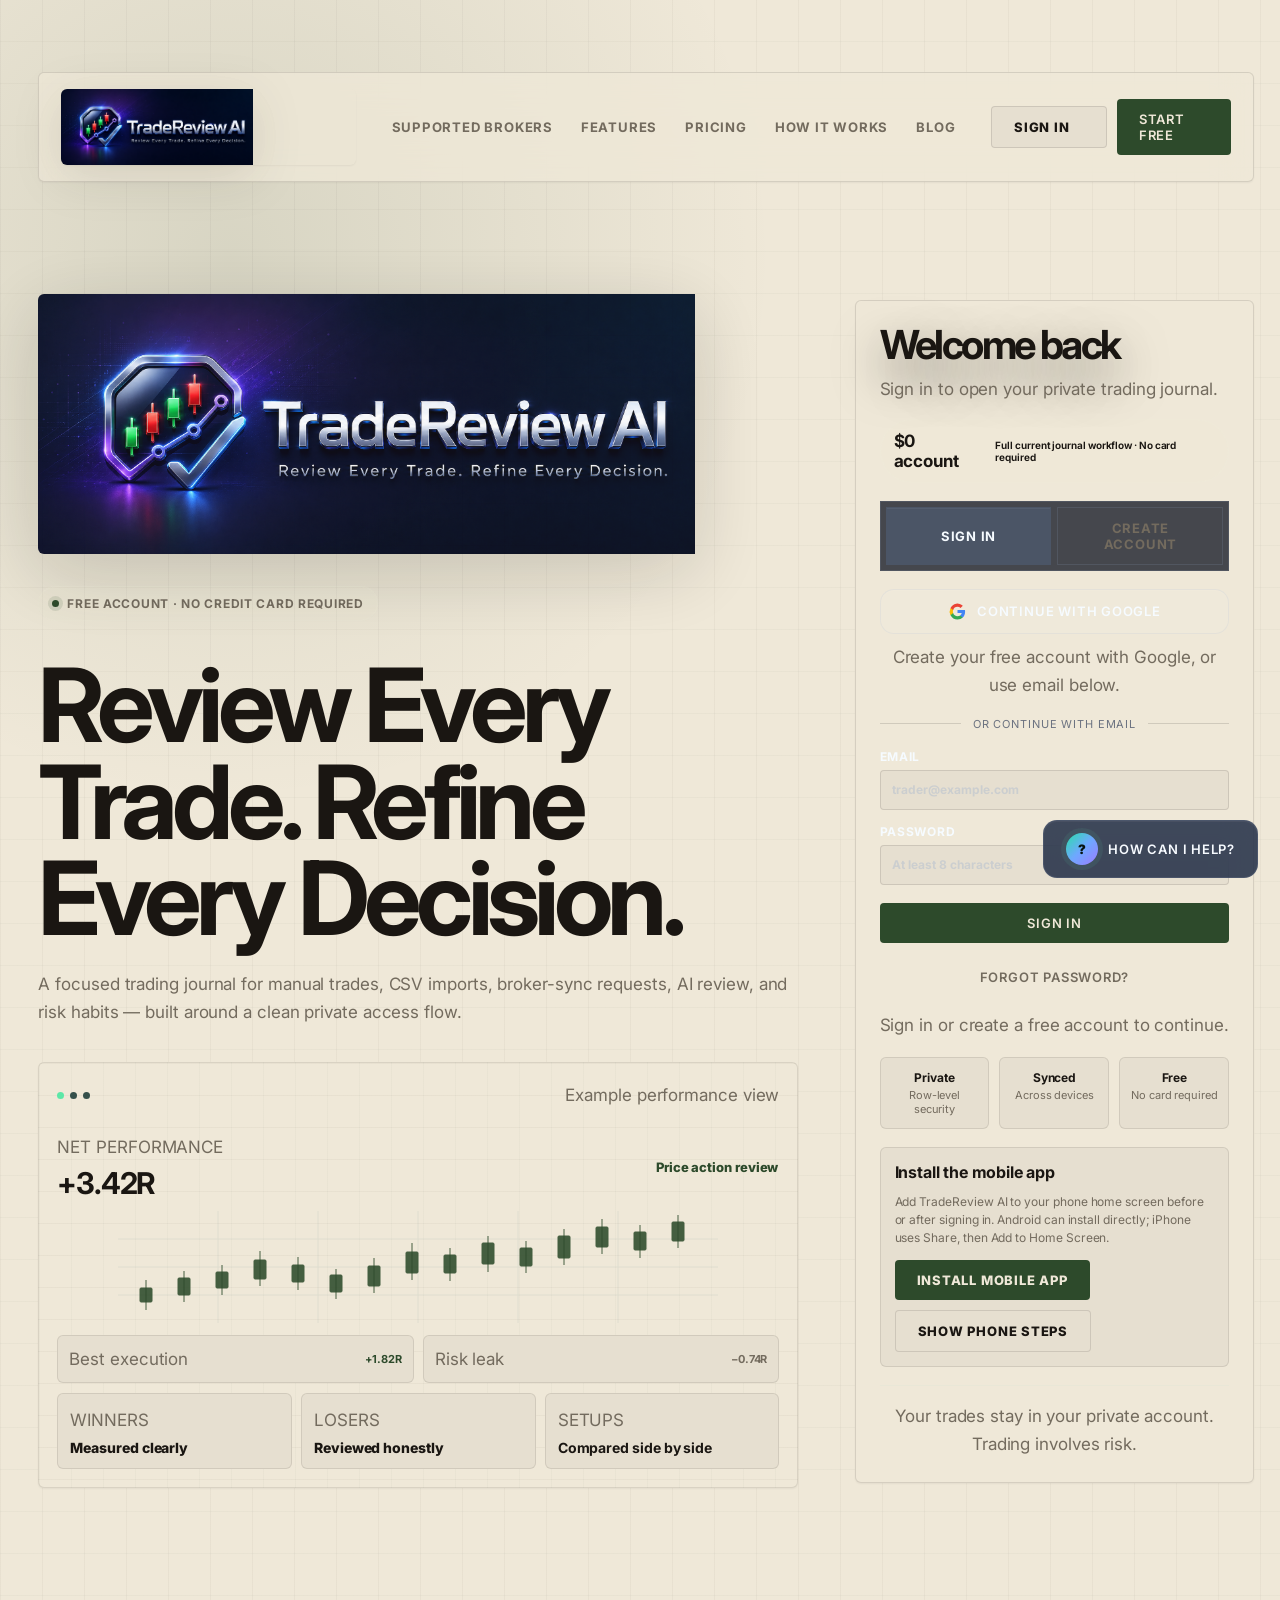
==== commit 90c4df1d: "Apply executive TradeReview brand polish" ====
--- a/app/index.html
+++ b/app/index.html
@@ -6753,6 +6753,638 @@
       .auth-nav-logo,
       .auth-logo-lockup {
         width: min(92vw, 420px) !important;
+      }
+    }
+
+    /* TradeReview Executive Canvas — final brand polish layer */
+    :root {
+      --tr-ink: #1a1612;
+      --tr-muted: #736b5e;
+      --tr-canvas: #efe8d8;
+      --tr-canvas-lift: #e6dfd0;
+      --tr-pine: #2d4a2b;
+      --tr-hairline: rgba(26, 22, 18, 0.12);
+      --tr-night: #070b15;
+      --tr-night-2: #0c1424;
+      --tr-night-3: #111d31;
+      --tr-text-night: #eef5f2;
+      --tr-muted-night: rgba(224, 235, 231, 0.68);
+      --tr-line-night: rgba(239, 232, 216, 0.13);
+      --tr-blue: #77a7ff;
+      --tr-green: #55e6a5;
+      --tr-red: #ff657f;
+      --tr-radius-sm: 2px;
+      --tr-radius-md: 4px;
+      --tr-radius-lg: 6px;
+      --tr-radius-card: 18px;
+      --tr-shadow-card: 0 1px 2px rgba(26, 22, 18, 0.05);
+      --tr-shadow-night: 0 28px 80px rgba(0, 0, 0, 0.28);
+    }
+
+    html,
+    body {
+      font-family: Inter, system-ui, -apple-system, BlinkMacSystemFont, "Segoe UI", sans-serif !important;
+      background: var(--tr-canvas) !important;
+      color: var(--tr-ink) !important;
+      letter-spacing: -0.005em;
+    }
+
+    body.auth-required,
+    body.auth-pending {
+      background:
+        linear-gradient(90deg, rgba(26, 22, 18, 0.035) 1px, transparent 1px),
+        linear-gradient(0deg, rgba(26, 22, 18, 0.028) 1px, transparent 1px),
+        radial-gradient(circle at 18% 16%, rgba(45, 74, 43, 0.12), transparent 34rem),
+        var(--tr-canvas) !important;
+      background-size: 42px 42px, 42px 42px, auto, auto !important;
+    }
+
+    .auth-gate {
+      background: transparent !important;
+      color: var(--tr-ink) !important;
+    }
+
+    .auth-nav {
+      width: min(1780px, calc(100vw - 64px)) !important;
+      min-height: 96px !important;
+      margin: 34px auto 0 !important;
+      padding: 16px 22px !important;
+      border-radius: var(--tr-radius-lg) !important;
+      background: rgba(239, 232, 216, 0.78) !important;
+      border: 1px solid var(--tr-hairline) !important;
+      box-shadow: var(--tr-shadow-card) !important;
+      backdrop-filter: blur(18px) saturate(1.04) !important;
+    }
+
+    .auth-nav-logo {
+      width: clamp(250px, 23vw, 420px) !important;
+      height: 76px !important;
+      object-fit: contain !important;
+      padding: 0 !important;
+      background: transparent !important;
+      border: 0 !important;
+      border-radius: var(--tr-radius-lg) !important;
+      filter: drop-shadow(0 10px 24px rgba(26, 22, 18, 0.12)) !important;
+    }
+
+    .auth-nav-links a,
+    .auth-tabs button,
+    .product-pill,
+    .page-kicker,
+    .welcome-line,
+    .pulse-label,
+    .panel h2,
+    .stat span,
+    label,
+    .settings-tabs button {
+      font-family: Inter, system-ui, sans-serif !important;
+      text-transform: uppercase !important;
+      letter-spacing: 0.06em !important;
+      font-weight: 700 !important;
+    }
+
+    .auth-nav-links a {
+      color: var(--tr-muted) !important;
+      font-size: 0.82rem !important;
+      transition: color 160ms ease, transform 160ms ease !important;
+    }
+
+    .auth-nav-links a:hover {
+      color: var(--tr-ink) !important;
+      transform: translateY(-1px) !important;
+    }
+
+    .nav-start,
+    .primary,
+    .auth-submit,
+    .plan-cta,
+    .stripe-plan-button,
+    .mobile-actions .primary,
+    button.primary,
+    .btn-primary {
+      background: var(--tr-pine) !important;
+      color: var(--tr-canvas) !important;
+      border: 0 !important;
+      border-radius: var(--tr-radius-md) !important;
+      padding: 12px 22px !important;
+      box-shadow: none !important;
+      text-transform: uppercase !important;
+      letter-spacing: 0.06em !important;
+      font-weight: 800 !important;
+      transition: transform 160ms ease, background-color 160ms ease, opacity 160ms ease !important;
+    }
+
+    .nav-start:hover,
+    .primary:hover,
+    .auth-submit:hover,
+    .plan-cta:hover,
+    .stripe-plan-button:hover,
+    button.primary:hover {
+      transform: translateY(-1px) !important;
+      background: #244022 !important;
+    }
+
+    .nav-signin,
+    .auth-nav-actions button:not(.nav-start),
+    .mobile-actions button:not(.primary),
+    .actions button:not(.primary),
+    .secondary,
+    .ghost-button {
+      background: var(--tr-canvas-lift) !important;
+      color: var(--tr-ink) !important;
+      border: 1px solid var(--tr-hairline) !important;
+      border-radius: var(--tr-radius-md) !important;
+      box-shadow: none !important;
+      text-transform: uppercase !important;
+      letter-spacing: 0.06em !important;
+      font-weight: 800 !important;
+    }
+
+    .auth-shell {
+      width: min(1600px, calc(100vw - 64px)) !important;
+      margin: 112px auto 80px !important;
+      grid-template-columns: minmax(0, 1.12fr) minmax(360px, 0.58fr) !important;
+      gap: 44px !important;
+    }
+
+    .auth-story {
+      padding: 0 !important;
+      color: var(--tr-ink) !important;
+    }
+
+    .auth-logo-lockup {
+      width: min(860px, 100%) !important;
+      height: auto !important;
+      max-height: 260px !important;
+      object-fit: contain !important;
+      object-position: left center !important;
+      padding: 0 !important;
+      border-radius: var(--tr-radius-lg) !important;
+      background: transparent !important;
+      border: 0 !important;
+      box-shadow: none !important;
+      filter: drop-shadow(0 18px 38px rgba(26, 22, 18, 0.16)) !important;
+    }
+
+    .auth-story h1 {
+      color: var(--tr-ink) !important;
+      font-size: clamp(4.25rem, 8vw, 7.75rem) !important;
+      line-height: 0.94 !important;
+      letter-spacing: -0.055em !important;
+      max-width: 1040px !important;
+      margin: 36px 0 24px !important;
+    }
+
+    .auth-story p {
+      color: var(--tr-muted) !important;
+      max-width: 760px !important;
+      font-size: 1.0625rem !important;
+      line-height: 1.65 !important;
+    }
+
+    .auth-card,
+    .auth-preview,
+    .panel,
+    .global-symbol-picker,
+    .broker-sync-spotlight,
+    .csv-zone,
+    .settings-card,
+    .agent-card,
+    .learn-card,
+    .trade-ai-card,
+    .plan-card {
+      border-radius: var(--tr-radius-lg) !important;
+      box-shadow: var(--tr-shadow-card) !important;
+    }
+
+    .auth-card {
+      background: var(--tr-canvas) !important;
+      border: 1px solid var(--tr-hairline) !important;
+      color: var(--tr-ink) !important;
+    }
+
+    .auth-card h1,
+    .auth-card h2,
+    .auth-card strong {
+      color: var(--tr-ink) !important;
+    }
+
+    .auth-card p,
+    .google-note,
+    .auth-benefit,
+    .free-note {
+      color: var(--tr-muted) !important;
+    }
+
+    .auth-card input,
+    .auth-card textarea,
+    .auth-card select {
+      background: var(--tr-canvas-lift) !important;
+      color: var(--tr-ink) !important;
+      border: 1px solid var(--tr-hairline) !important;
+      border-radius: var(--tr-radius-md) !important;
+    }
+
+    body.app-ready {
+      background: var(--tr-night) !important;
+      color: var(--tr-text-night) !important;
+      overflow-x: hidden !important;
+    }
+
+    body.app-ready .app {
+      background:
+        radial-gradient(circle at 20% 10%, rgba(85, 230, 165, 0.09), transparent 32rem),
+        radial-gradient(circle at 82% 12%, rgba(119, 167, 255, 0.10), transparent 40rem),
+        linear-gradient(180deg, var(--tr-night), #080d18 48%, #060913) !important;
+      color: var(--tr-text-night) !important;
+    }
+
+    body.app-ready aside {
+      background: linear-gradient(180deg, rgba(7, 11, 21, 0.98), rgba(9, 15, 28, 0.97)) !important;
+      border-right: 1px solid var(--tr-line-night) !important;
+      box-shadow: 18px 0 80px rgba(0, 0, 0, 0.18) !important;
+    }
+
+    aside .brand {
+      min-height: 86px !important;
+      padding: 12px 14px !important;
+      justify-content: flex-start !important;
+      background: transparent !important;
+      border: 0 !important;
+    }
+
+    aside .brand .brand-logo-wide-app,
+    .brand-logo-wide-app {
+      display: block !important;
+      width: min(100%, 176px) !important;
+      height: auto !important;
+      max-height: 60px !important;
+      object-fit: contain !important;
+      object-position: left center !important;
+      padding: 0 !important;
+      border: 0 !important;
+      border-radius: var(--tr-radius-md) !important;
+      background: transparent !important;
+      box-shadow: none !important;
+      filter: drop-shadow(0 10px 24px rgba(0, 0, 0, 0.28)) !important;
+    }
+
+    body.app-ready nav button {
+      min-height: 46px !important;
+      margin: 3px 0 !important;
+      padding: 0 16px !important;
+      border-radius: var(--tr-radius-md) !important;
+      color: var(--tr-muted-night) !important;
+      background: transparent !important;
+      border: 1px solid transparent !important;
+      text-transform: uppercase !important;
+      letter-spacing: 0.045em !important;
+      font-size: 0.82rem !important;
+      font-weight: 800 !important;
+      transition: color 160ms ease, background-color 160ms ease, transform 160ms ease, border-color 160ms ease !important;
+    }
+
+    body.app-ready nav button:hover {
+      color: var(--tr-text-night) !important;
+      background: rgba(239, 232, 216, 0.055) !important;
+      transform: translateX(2px) !important;
+    }
+
+    body.app-ready nav button.active {
+      color: var(--tr-text-night) !important;
+      background: linear-gradient(90deg, rgba(45, 74, 43, 0.45), rgba(239, 232, 216, 0.045)) !important;
+      border-color: rgba(85, 230, 165, 0.28) !important;
+      box-shadow: inset 3px 0 var(--tr-green) !important;
+    }
+
+    body.app-ready main {
+      background:
+        linear-gradient(90deg, rgba(239, 232, 216, 0.035) 1px, transparent 1px),
+        linear-gradient(0deg, rgba(239, 232, 216, 0.026) 1px, transparent 1px),
+        radial-gradient(circle at 72% 8%, rgba(119, 167, 255, 0.10), transparent 42rem),
+        var(--tr-night) !important;
+      background-size: 42px 42px, 42px 42px, auto, auto !important;
+    }
+
+    .section.active {
+      padding: clamp(28px, 3vw, 54px) !important;
+    }
+
+    .dashboard-hero {
+      min-height: clamp(540px, 62vh, 720px) !important;
+      padding: clamp(34px, 5vw, 76px) !important;
+      border-radius: 28px !important;
+      display: grid !important;
+      grid-template-columns: minmax(0, 1fr) minmax(310px, 0.58fr) !important;
+      gap: clamp(30px, 4vw, 68px) !important;
+      align-items: center !important;
+      overflow: hidden !important;
+      background:
+        linear-gradient(90deg, rgba(7, 11, 21, 0.98), rgba(8, 13, 25, 0.92) 54%, rgba(13, 23, 39, 0.86)),
+        radial-gradient(circle at 82% 52%, rgba(85, 230, 165, 0.16), transparent 24rem) !important;
+      border: 1px solid rgba(239, 232, 216, 0.12) !important;
+      box-shadow: var(--tr-shadow-night) !important;
+    }
+
+    .dashboard-hero::before {
+      content: "" !important;
+      position: absolute !important;
+      inset: auto -10% 0 38% !important;
+      height: 58% !important;
+      background:
+        linear-gradient(135deg, transparent 0 36%, rgba(85, 230, 165, 0.11) 36% 37%, transparent 37% 50%, rgba(255, 101, 127, 0.12) 50% 51%, transparent 51%),
+        linear-gradient(0deg, rgba(239, 232, 216, 0.05) 1px, transparent 1px) !important;
+      background-size: 100% 100%, 100% 42px !important;
+      opacity: 0.62 !important;
+      transform: skewY(-5deg) !important;
+      pointer-events: none !important;
+      z-index: 0 !important;
+    }
+
+    .workspace-logo-lockup {
+      display: block !important;
+      width: min(520px, 62vw) !important;
+      height: auto !important;
+      max-height: 138px !important;
+      object-fit: contain !important;
+      object-position: left center !important;
+      margin: 0 0 26px !important;
+      border-radius: var(--tr-radius-lg) !important;
+      filter: drop-shadow(0 22px 42px rgba(0, 0, 0, 0.30)) !important;
+    }
+
+    .dashboard-hero .hero-copy {
+      max-width: 840px !important;
+      position: relative !important;
+      z-index: 2 !important;
+    }
+
+    .dashboard-hero .hero-headline {
+      color: var(--tr-text-night) !important;
+      max-width: 840px !important;
+      font-size: clamp(4.3rem, 6vw, 7.2rem) !important;
+      line-height: 0.92 !important;
+      letter-spacing: -0.06em !important;
+      margin: 14px 0 24px !important;
+      text-wrap: balance !important;
+    }
+
+    .dashboard-hero .subtitle {
+      max-width: 720px !important;
+      color: rgba(238, 245, 242, 0.80) !important;
+      font-size: clamp(1rem, 1.2vw, 1.2rem) !important;
+      line-height: 1.65 !important;
+      background: rgba(7, 11, 21, 0.66) !important;
+      border-left: 3px solid var(--tr-green) !important;
+      border-radius: var(--tr-radius-md) !important;
+      padding: 16px 18px !important;
+      box-shadow: none !important;
+      text-shadow: none !important;
+    }
+
+    .welcome-line,
+    .page-kicker,
+    .trader-context,
+    .hero-chip,
+    .pulse-label {
+      color: rgba(238, 245, 242, 0.72) !important;
+    }
+
+    .hero-chip,
+    .trader-context,
+    .product-pill,
+    .auth-free-badge,
+    .preview-change {
+      border-radius: var(--tr-radius-pill, 9999px) !important;
+      background: rgba(239, 232, 216, 0.075) !important;
+      border: 1px solid rgba(239, 232, 216, 0.12) !important;
+    }
+
+    .dashboard-hero .actions {
+      position: relative !important;
+      right: auto !important;
+      top: auto !important;
+      z-index: 2 !important;
+      justify-self: end !important;
+      align-self: center !important;
+      display: flex !important;
+      gap: 12px !important;
+      flex-wrap: wrap !important;
+    }
+
+    .hero-command-visual {
+      position: relative !important;
+      min-height: 360px !important;
+      opacity: 0.9 !important;
+      filter: saturate(0.9) !important;
+      transform: none !important;
+    }
+
+    .command-orb,
+    .command-card {
+      box-shadow: none !important;
+      border-radius: var(--tr-radius-lg) !important;
+      border: 1px solid rgba(239, 232, 216, 0.14) !important;
+      background: rgba(239, 232, 216, 0.055) !important;
+    }
+
+    .stats,
+    .panel-grid,
+    .settings-grid,
+    .agent-grid {
+      gap: 18px !important;
+    }
+
+    body.app-ready .panel,
+    body.app-ready .stat,
+    body.app-ready .settings-card,
+    body.app-ready .agent-card,
+    body.app-ready .learn-card,
+    body.app-ready .trade-ai-card,
+    body.app-ready .plan-card,
+    body.app-ready .broker-sync-spotlight,
+    body.app-ready .csv-zone,
+    body.app-ready .global-symbol-picker {
+      background: linear-gradient(180deg, rgba(17, 29, 49, 0.92), rgba(10, 18, 32, 0.94)) !important;
+      border: 1px solid var(--tr-line-night) !important;
+      color: var(--tr-text-night) !important;
+      box-shadow: 0 18px 58px rgba(0, 0, 0, 0.16) !important;
+      border-radius: var(--tr-radius-card) !important;
+    }
+
+    body.app-ready .panel h1,
+    body.app-ready .panel h2,
+    body.app-ready .panel h3,
+    body.app-ready .stat strong,
+    body.app-ready h1,
+    body.app-ready h2,
+    body.app-ready h3 {
+      color: var(--tr-text-night) !important;
+      letter-spacing: -0.025em !important;
+    }
+
+    body.app-ready p,
+    body.app-ready small,
+    body.app-ready .muted,
+    body.app-ready .panel span,
+    body.app-ready .journal-summary,
+    body.app-ready .settings-help {
+      color: var(--tr-muted-night) !important;
+    }
+
+    body.app-ready input,
+    body.app-ready textarea,
+    body.app-ready select {
+      background: rgba(7, 11, 21, 0.74) !important;
+      color: var(--tr-text-night) !important;
+      border: 1px solid rgba(239, 232, 216, 0.12) !important;
+      border-radius: var(--tr-radius-md) !important;
+      box-shadow: none !important;
+    }
+
+    .performance-overview svg path,
+    .performance-overview svg line,
+    .performance-overview svg rect,
+    .preview-chart path,
+    .preview-chart line,
+    .preview-chart rect {
+      vector-effect: non-scaling-stroke;
+    }
+
+    .account-panel {
+      background: rgba(239, 232, 216, 0.055) !important;
+      border: 1px solid var(--tr-line-night) !important;
+      border-radius: var(--tr-radius-lg) !important;
+      color: var(--tr-text-night) !important;
+    }
+
+    #accountGreeting {
+      white-space: normal !important;
+      overflow: visible !important;
+      text-overflow: clip !important;
+      line-height: 1.18 !important;
+    }
+
+    .global-symbol-picker {
+      max-height: min(76vh, 760px) !important;
+      overflow: hidden !important;
+    }
+
+    .global-symbol-picker .market-tabs,
+    .global-symbol-picker .asset-tabs {
+      overflow-x: auto !important;
+      overflow-y: hidden !important;
+      padding-bottom: 10px !important;
+      scrollbar-width: thin !important;
+    }
+
+    .global-symbol-picker .symbol-results,
+    .symbol-results {
+      max-height: 430px !important;
+      overflow-y: auto !important;
+    }
+
+    .review-media-grid,
+    .screenshot-cells,
+    .journal-screenshot-grid {
+      display: grid !important;
+      grid-template-columns: repeat(auto-fit, minmax(180px, 1fr)) !important;
+      gap: 14px !important;
+      align-items: start !important;
+    }
+
+    .full-review-button,
+    .review-card .primary {
+      position: static !important;
+      width: 100% !important;
+      margin: 8px 0 !important;
+    }
+
+    @media (max-width: 1180px) {
+      .dashboard-hero {
+        grid-template-columns: 1fr !important;
+        min-height: auto !important;
+      }
+
+      .dashboard-hero .actions {
+        justify-self: start !important;
+      }
+
+      .hero-command-visual {
+        display: none !important;
+      }
+    }
+
+    @media (max-width: 780px) {
+      .auth-nav,
+      .auth-shell {
+        width: min(100vw - 28px, 100%) !important;
+      }
+
+      .auth-nav {
+        margin-top: 14px !important;
+        min-height: auto !important;
+        display: grid !important;
+        grid-template-columns: 1fr !important;
+        gap: 12px !important;
+      }
+
+      .auth-nav-logo,
+      .auth-logo-lockup,
+      .workspace-logo-lockup {
+        width: 100% !important;
+        max-height: 110px !important;
+      }
+
+      .auth-nav-links {
+        display: none !important;
+      }
+
+      .auth-shell {
+        grid-template-columns: 1fr !important;
+        margin-top: 42px !important;
+      }
+
+      .auth-story h1,
+      .dashboard-hero .hero-headline {
+        font-size: clamp(3rem, 15vw, 4.8rem) !important;
+      }
+
+      body.app-ready aside {
+        width: 100% !important;
+        min-height: auto !important;
+        position: sticky !important;
+        top: 0 !important;
+        z-index: 50 !important;
+      }
+
+      body.app-ready .app {
+        display: block !important;
+      }
+
+      body.app-ready nav {
+        display: flex !important;
+        gap: 8px !important;
+        overflow-x: auto !important;
+        padding: 8px 12px !important;
+      }
+
+      body.app-ready nav button {
+        flex: 0 0 auto !important;
+        min-width: max-content !important;
+      }
+
+      .account-panel {
+        display: none !important;
+      }
+
+      .section.active {
+        padding: 20px 14px 86px !important;
+      }
+
+      .dashboard-hero {
+        border-radius: var(--tr-radius-lg) !important;
+        padding: 28px 20px !important;
       }
     }
   </style>
@@ -6956,6 +7588,7 @@
         <div class="topbar dashboard-hero" id="dashboardHero">
           <canvas class="hero-webgl" id="heroWebgl" aria-hidden="true"></canvas>
           <div class="hero-copy">
+            <img class="workspace-logo-lockup" src="../icons/tradereview-logo-wide.png" alt="TradeReview AI — Review Every Trade. Refine Every Decision.">
             <div class="welcome-line" id="welcomeLine">Welcome back</div>
             <div class="page-kicker"><span class="live-dot"></span> Performance workspace</div>
             <h1 class="hero-headline" id="dashboardHeadline">Review today before tomorrow trades you.</h1>
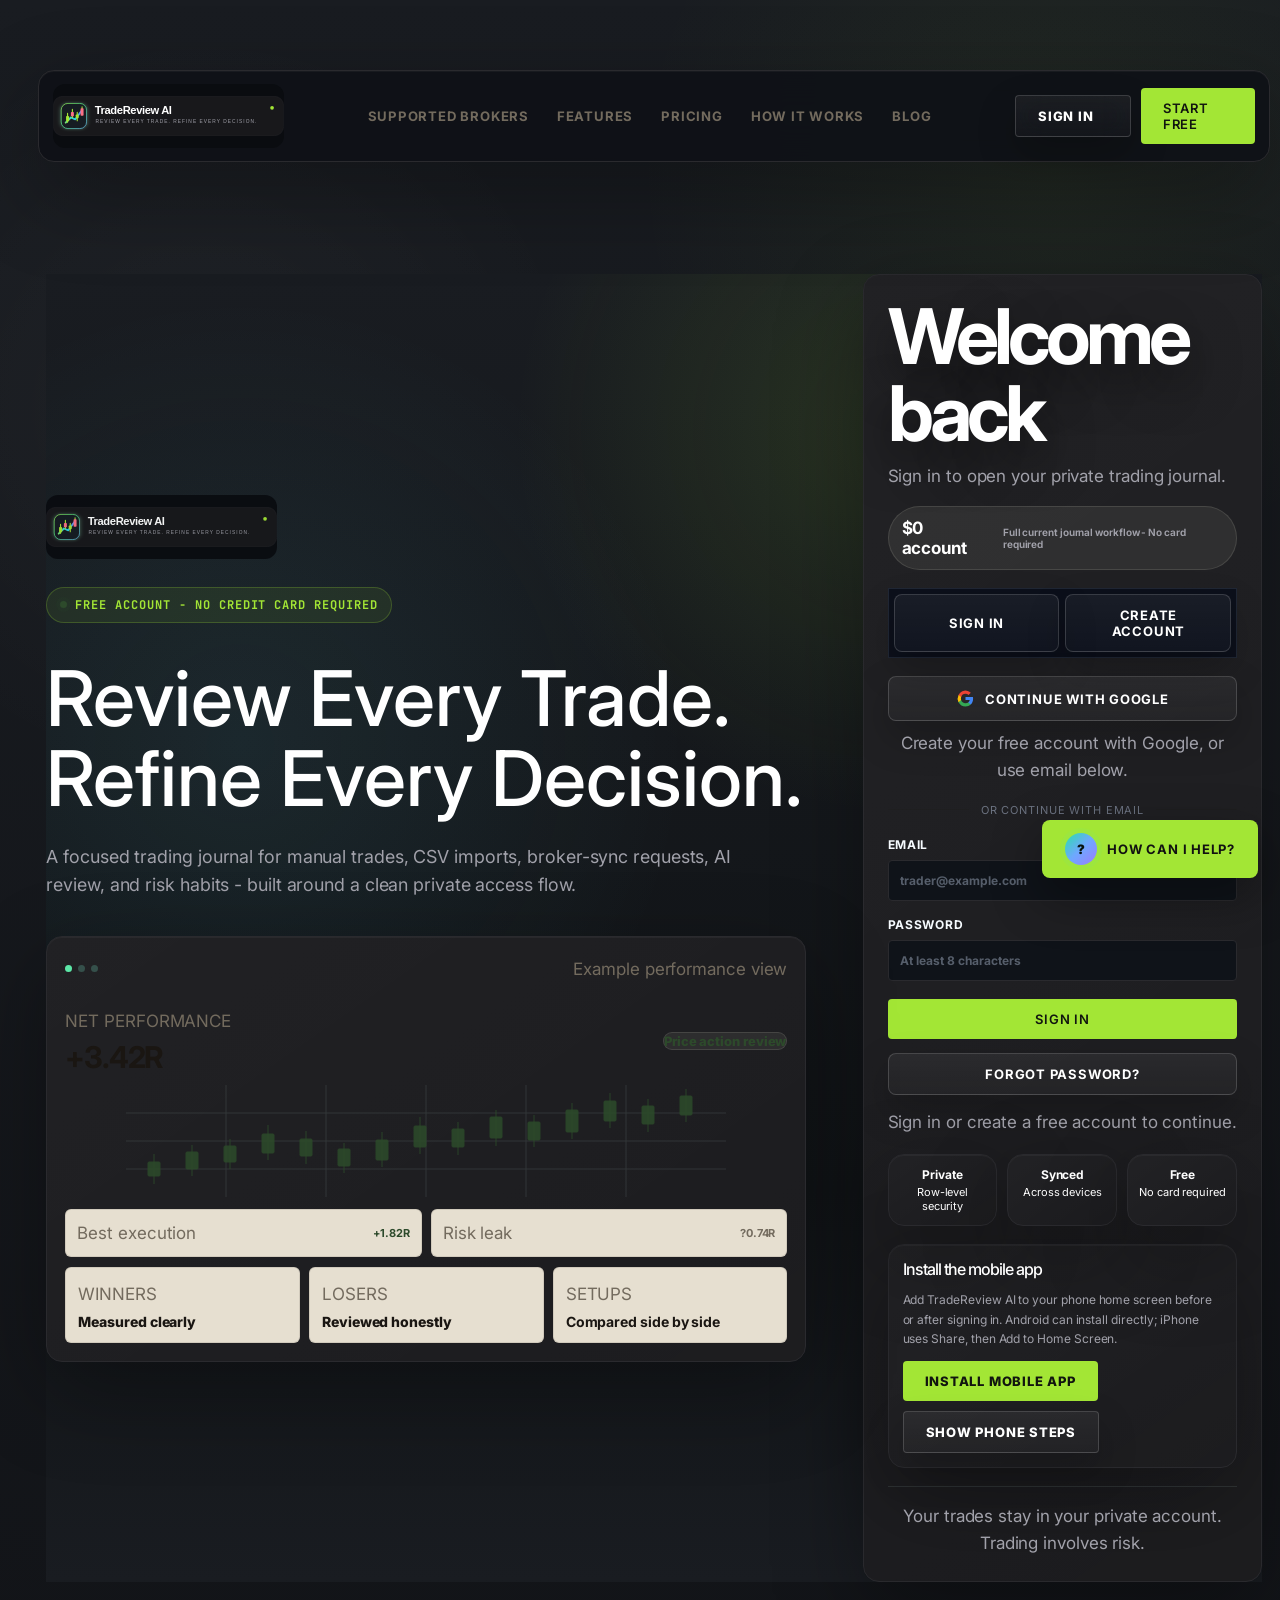
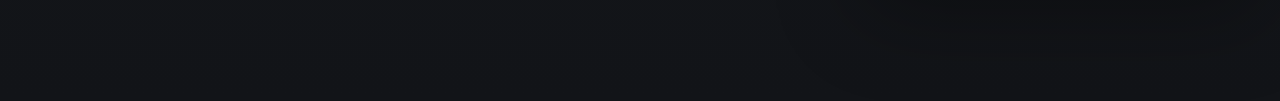
==== commit 5e48dd58: "Apply Aethel design system" ====
--- a/app/index.html
+++ b/app/index.html
@@ -1,4 +1,4 @@
-<!doctype html>
+﻿<!doctype html>
 <html lang="en">
 <head>
   <meta charset="utf-8">
@@ -1148,7 +1148,7 @@
     }
 
     .tv-capture-step:not(:last-child)::after {
-      content: "→";
+      content: "->";
       position: absolute;
       right: -15px;
       top: 50%;
@@ -1364,14 +1364,14 @@
     }
 
     .tv-capture-step:not(:last-child)::after {
-      content: "→";
+      content: "->";
       right: -18px;
       width: 24px;
       height: 24px;
     }
 
     .tv-capture-card.compact .tv-capture-step:not(:last-child)::after {
-      content: "↓";
+      content: "?";
       right: auto;
       left: 18px;
       top: auto;
@@ -3151,7 +3151,7 @@
     .pulse-mask { overflow: hidden; -webkit-mask-image: linear-gradient(90deg, transparent, #000 8%, #000 92%, transparent); mask-image: linear-gradient(90deg, transparent, #000 8%, #000 92%, transparent); }
     .pulse-track { width: max-content; display: flex; gap: 9px; animation: pulseFlow 20s linear infinite; }
     .pulse-track span { display: inline-flex; align-items: center; gap: 8px; color: #8d9dbd; font-size: 10px; font-weight: 750; white-space: nowrap; }
-    .pulse-track span::after { content: "◆"; color: #8b78f2; font-size: 6px; }
+    .pulse-track span::after { content: "?"; color: #8b78f2; font-size: 6px; }
     @keyframes pulseFlow { to { transform: translateX(-50%); } }
 
     .profile-summary { display: grid; gap: 10px; }
@@ -4272,7 +4272,7 @@
     .billing-price { margin: 14px 0; color: #f8fbff; font-size: 38px; font-weight: 950; letter-spacing: -.06em; }
     .billing-price span { color: #94a3b8; font-size: 13px; font-weight: 700; letter-spacing: 0; }
     .billing-list { display: grid; gap: 9px; margin: 16px 0; padding: 0; list-style: none; color: #aab8d0; font-size: 12px; line-height: 1.45; }
-    .billing-list li::before { content: "✓ "; color: #86efac; font-weight: 950; }
+    .billing-list li::before { content: "? "; color: #86efac; font-weight: 950; }
     .checkout-note { margin-top: 12px; color: #94a3b8; font-size: 12px; line-height: 1.55; }
     .settings-tabs { display: flex; flex-wrap: wrap; gap: 8px; margin: 18px 0; }
     .settings-tabs button { min-height: 38px; padding: 0 13px; border-radius: 999px; color: #91a7bf; font-size: 12px; font-weight: 850; }
@@ -5636,7 +5636,7 @@
       }
     }
 
-    /* Summit Canvas brand reset — warm, restrained, professional */
+    /* Summit Canvas brand reset - warm, restrained, professional */
     :root {
       color-scheme: light;
       --summit-ink: #1a1612;
@@ -5739,7 +5739,7 @@
     .auth-nav-logo {
       width: clamp(210px, 22vw, 330px) !important;
       height: 66px !important;
-      object-fit: cover !important;
+      object-fit: contain !important;
       object-position: left center !important;
     }
 
@@ -6237,7 +6237,7 @@
         display: block !important;
       }
     }
-    /* TradeReview Premium Theme Override — final layer wins across the full SPA */
+    /* TradeReview Premium Theme Override - final layer wins across the full SPA */
     :root {
       color-scheme: dark !important;
       --ink: #f4f8ff !important;
@@ -6756,7 +6756,7 @@
       }
     }
 
-    /* TradeReview Executive Canvas — final brand polish layer */
+    /* TradeReview Executive Canvas - final brand polish layer */
     :root {
       --tr-ink: #1a1612;
       --tr-muted: #736b5e;
@@ -7387,12 +7387,843 @@
         padding: 28px 20px !important;
       }
     }
+    /* TradeReview Aethel Command - final design layer */
+    :root {
+      --ae-bg: #191C21;
+      --ae-bg-deep: #0B1013;
+      --ae-surface: #18181B;
+      --ae-surface-2: #20242B;
+      --ae-card: #151A20;
+      --ae-text: #FFFFFF;
+      --ae-muted: #A1A1AA;
+      --ae-soft: #D8F0E2;
+      --ae-lime: #A3E635;
+      --ae-lime-2: #4ADE80;
+      --ae-cyan: #67E8F9;
+      --ae-red: #FB7185;
+      --ae-border: #2A2A2E;
+      --ae-border-soft: rgba(255,255,255,.09);
+      --ae-radius-card: 16px;
+      --ae-radius-control: 8px;
+      --ae-shadow: 0 28px 90px rgba(0,0,0,.38);
+    }
+
+    html, body {
+      background: var(--ae-bg) !important;
+      color: var(--ae-text) !important;
+      font-family: Inter, ui-sans-serif, system-ui, -apple-system, BlinkMacSystemFont, "Segoe UI", sans-serif !important;
+      letter-spacing: -.01em;
+    }
+
+    body::before {
+      content: "";
+      position: fixed;
+      inset: 0;
+      z-index: -3;
+      pointer-events: none;
+      background:
+        radial-gradient(circle at 72% 12%, rgba(163,230,53,.13), transparent 24rem),
+        radial-gradient(circle at 18% 30%, rgba(103,232,249,.08), transparent 28rem),
+        linear-gradient(180deg, #191C21 0%, #101418 58%, #191C21 100%) !important;
+    }
+
+    body::after {
+      content: "";
+      position: fixed;
+      inset: 0;
+      z-index: -2;
+      pointer-events: none;
+      opacity: .38;
+      background-image:
+        linear-gradient(rgba(255,255,255,.035) 1px, transparent 1px),
+        linear-gradient(90deg, rgba(255,255,255,.035) 1px, transparent 1px);
+      background-size: 44px 44px;
+      mask-image: linear-gradient(180deg, rgba(0,0,0,.88), rgba(0,0,0,.18));
+    }
+
+    .app,
+    .auth-shell,
+    .app-shell,
+    main,
+    .view,
+    .app-view,
+    .workspace,
+    .dashboard,
+    .page,
+    section {
+      background: transparent !important;
+      color: var(--ae-text) !important;
+    }
+
+    aside,
+    .sidebar,
+    .auth-nav,
+    .nav-shell {
+      background: rgba(15, 18, 23, .92) !important;
+      border-color: var(--ae-border) !important;
+      box-shadow: 0 18px 60px rgba(0,0,0,.32) !important;
+      backdrop-filter: blur(18px) saturate(120%) !important;
+    }
+
+    .auth-nav {
+      width: min(1440px, calc(100vw - 64px)) !important;
+      min-height: 92px !important;
+      margin: 32px auto 0 !important;
+      padding: 14px 24px !important;
+      border-radius: 24px !important;
+    }
+
+    .auth-nav-logo,
+    .auth-mini-logo,
+    .brand-logo-wide-app,
+    .workspace-logo-lockup {
+      display: block !important;
+      width: min(300px, 78vw) !important;
+      height: auto !important;
+      max-height: 78px !important;
+      object-fit: contain !important;
+      border-radius: 14px !important;
+      filter: none !important;
+      box-shadow: none !important;
+      background: transparent !important;
+    }
+
+    .auth-logo-lockup {
+      width: min(620px, 88vw) !important;
+      max-height: 146px !important;
+      object-fit: contain !important;
+      border-radius: 22px !important;
+      box-shadow: var(--ae-shadow) !important;
+    }
+
+    aside .brand,
+    .brand {
+      min-height: auto !important;
+      padding: 10px 8px !important;
+      border: 0 !important;
+      background: transparent !important;
+    }
+
+    aside .brand .brand-logo-wide-app {
+      width: 164px !important;
+      max-height: 48px !important;
+      border-radius: 8px !important;
+    }
+
+    .nav-item,
+    aside button,
+    .sidebar button {
+      min-height: 48px !important;
+      border-radius: var(--ae-radius-control) !important;
+      color: var(--ae-muted) !important;
+      background: transparent !important;
+      border: 1px solid transparent !important;
+      transition: transform .22s ease, border-color .22s ease, background .22s ease, color .22s ease !important;
+    }
+
+    .nav-item:hover,
+    aside button:hover,
+    .sidebar button:hover {
+      transform: translateX(4px) !important;
+      color: var(--ae-text) !important;
+      border-color: rgba(163,230,53,.24) !important;
+      background: rgba(163,230,53,.06) !important;
+    }
+
+    .nav-item.active,
+    aside button.active,
+    .sidebar .active {
+      color: var(--ae-text) !important;
+      border-color: rgba(163,230,53,.48) !important;
+      background: linear-gradient(90deg, rgba(163,230,53,.12), rgba(255,255,255,.02)) !important;
+      box-shadow: inset 3px 0 0 var(--ae-lime) !important;
+    }
+
+    h1, h2, h3, h4,
+    .hero-headline,
+    .auth-story h1,
+    .dashboard-hero h1,
+    .section-title {
+      color: var(--ae-text) !important;
+      font-weight: 500 !important;
+      letter-spacing: -.06em !important;
+      text-shadow: none !important;
+    }
+
+    .auth-story h1,
+    .hero-headline,
+    .dashboard-hero h1 {
+      font-size: clamp(52px, 6.3vw, 96px) !important;
+      line-height: 1.04 !important;
+      max-width: 980px !important;
+    }
+
+    p, li, label, small,
+    .subtitle,
+    .muted,
+    .field-help,
+    .auth-story p,
+    .dashboard-hero .subtitle {
+      color: var(--ae-muted) !important;
+      line-height: 1.6 !important;
+      text-shadow: none !important;
+    }
+
+    .eyebrow,
+    .kicker,
+    .label,
+    .hero-chip,
+    .badge,
+    .pill,
+    .agent-command-badges span,
+    .auth-proof,
+    .broker-chip {
+      font-family: "JetBrains Mono", ui-monospace, SFMono-Regular, Consolas, monospace !important;
+      font-size: 12px !important;
+      font-weight: 700 !important;
+      letter-spacing: .09em !important;
+      text-transform: uppercase !important;
+      color: var(--ae-soft) !important;
+    }
+
+    .dashboard-hero,
+    .auth-hero,
+    .auth-card,
+    .panel,
+    .card,
+    .stat-card,
+    .hero-mini-card,
+    .agent-card,
+    .agent-command-hero,
+    .ai-command-hero,
+    .ai-page-hero,
+    .broker-hero,
+    .broker-sync-spotlight,
+    .csv-zone,
+    .settings-card,
+    .pricing-card,
+    .plan-card,
+    .modal,
+    .help-panel,
+    .global-symbol-picker,
+    .owner-console,
+    .journal-card,
+    .trade-row,
+    .learn-card,
+    .trade-ai-card {
+      background:
+        linear-gradient(145deg, rgba(255,255,255,.045), rgba(255,255,255,.018)),
+        var(--ae-surface) !important;
+      border: 1px solid var(--ae-border) !important;
+      border-radius: var(--ae-radius-card) !important;
+      box-shadow: var(--ae-shadow) !important;
+      color: var(--ae-text) !important;
+    }
+
+    .dashboard-hero,
+    .auth-hero {
+      overflow: hidden !important;
+      min-height: clamp(560px, 72vh, 780px) !important;
+      padding: clamp(36px, 5vw, 72px) !important;
+      isolation: isolate !important;
+    }
+
+    .dashboard-hero::before,
+    .auth-hero::before,
+    .agent-command-hero::before,
+    .ai-command-hero::before {
+      opacity: .26 !important;
+      background:
+        radial-gradient(circle at 75% 22%, rgba(163,230,53,.14), transparent 22rem),
+        linear-gradient(115deg, rgba(103,232,249,.08), transparent 55%) !important;
+      animation: aeAmbient 9s ease-in-out infinite alternate !important;
+    }
+
+    @keyframes aeAmbient {
+      from { transform: translate3d(-10px, -8px, 0) scale(1); }
+      to { transform: translate3d(12px, 10px, 0) scale(1.03); }
+    }
+
+    .hero-market-chart,
+    .hero-webgl,
+    .canvas-gradient,
+    .bull-bear-art,
+    .hero-command-visual::before,
+    .hero-command-visual::after {
+      opacity: .18 !important;
+      filter: saturate(.8) blur(.2px) !important;
+    }
+
+    .auth-story,
+    .hero-copy,
+    .dashboard-hero .hero-copy {
+      max-width: 900px !important;
+      padding: 0 !important;
+      background: transparent !important;
+      border: 0 !important;
+    }
+
+    .dashboard-hero .subtitle,
+    .auth-story p {
+      max-width: 720px !important;
+      font-size: clamp(17px, 1.4vw, 22px) !important;
+      color: #C7CED6 !important;
+    }
+
+    input,
+    textarea,
+    select,
+    .input,
+    .field,
+    .symbol-search-input {
+      background: #0F1319 !important;
+      border: 1px solid var(--ae-border) !important;
+      border-radius: var(--ae-radius-control) !important;
+      color: var(--ae-text) !important;
+      box-shadow: none !important;
+    }
+
+    input:focus,
+    textarea:focus,
+    select:focus {
+      border-color: rgba(163,230,53,.72) !important;
+      box-shadow: 0 0 0 3px rgba(163,230,53,.13) !important;
+      outline: none !important;
+    }
+
+    button,
+    .button,
+    .primary,
+    .btn-primary,
+    .auth-primary,
+    .cta-primary {
+      border-radius: var(--ae-radius-control) !important;
+      border: 1px solid rgba(163,230,53,.22) !important;
+      background: var(--ae-lime) !important;
+      color: #12150F !important;
+      font-weight: 800 !important;
+      box-shadow: 0 14px 34px rgba(163,230,53,.14) !important;
+      transition: transform .18s ease, filter .18s ease, box-shadow .18s ease !important;
+    }
+
+    button:hover,
+    .button:hover,
+    .primary:hover,
+    .btn-primary:hover,
+    .auth-primary:hover,
+    .cta-primary:hover {
+      transform: translateY(-2px) !important;
+      filter: brightness(1.03) !important;
+      box-shadow: 0 18px 42px rgba(163,230,53,.2) !important;
+    }
+
+    .secondary,
+    .ghost,
+    .btn-secondary,
+    .auth-secondary,
+    .cta-secondary,
+    .load-demo-btn {
+      background: rgba(255,255,255,.035) !important;
+      color: var(--ae-text) !important;
+      border: 1px solid var(--ae-border) !important;
+      box-shadow: none !important;
+    }
+
+    .danger,
+    .delete,
+    .loss,
+    .negative,
+    .error,
+    .field-error {
+      color: var(--ae-red) !important;
+      border-color: rgba(251,113,133,.35) !important;
+    }
+
+    .win,
+    .positive,
+    .money-win,
+    .success {
+      color: var(--ae-lime) !important;
+    }
+
+    table,
+    .table,
+    .recent-trades,
+    .journal-table {
+      background: var(--ae-surface) !important;
+      color: var(--ae-text) !important;
+      border-color: var(--ae-border) !important;
+    }
+
+    th {
+      color: #D7DEE5 !important;
+      background: #20242B !important;
+      font-family: "JetBrains Mono", ui-monospace, monospace !important;
+      font-size: 12px !important;
+      letter-spacing: .08em !important;
+    }
+
+    td,
+    .trade-table td,
+    .recent-trades td {
+      color: #E9EEF2 !important;
+      border-color: rgba(255,255,255,.06) !important;
+    }
+
+    tr:hover,
+    .trade-row:hover,
+    .agent-card:hover,
+    .learn-card:hover,
+    .trade-ai-card:hover,
+    .plan-card:hover {
+      background: rgba(163,230,53,.045) !important;
+      transform: translateY(-2px) !important;
+    }
+
+    .global-symbol-picker,
+    .symbol-search-popover,
+    .market-finder {
+      max-height: min(78vh, 720px) !important;
+      overflow: auto !important;
+      z-index: 10000 !important;
+      backdrop-filter: blur(18px) saturate(130%) !important;
+    }
+
+    .global-symbol-picker .market-row,
+    .symbol-result,
+    .symbol-option {
+      color: var(--ae-text) !important;
+      background: transparent !important;
+      border-color: rgba(255,255,255,.06) !important;
+    }
+
+    .global-symbol-picker .market-row:hover,
+    .symbol-result:hover,
+    .symbol-option:hover {
+      background: rgba(163,230,53,.09) !important;
+    }
+
+    .agent-monitor-stage,
+    .ai-orbit,
+    .command-visual,
+    .capture-pipeline {
+      background:
+        radial-gradient(circle at 50% 48%, rgba(163,230,53,.12), transparent 10rem),
+        #0D1117 !important;
+      border-color: var(--ae-border) !important;
+    }
+
+    .agent-pulse-core,
+    .ai-core {
+      background: radial-gradient(circle, #D9F99D 0%, #A3E635 48%, #4ADE80 100%) !important;
+      color: #111 !important;
+      box-shadow: 0 0 44px rgba(163,230,53,.28) !important;
+    }
+
+    .help-launcher {
+      background: var(--ae-lime) !important;
+      color: #111 !important;
+      border-color: rgba(163,230,53,.45) !important;
+      box-shadow: 0 18px 50px rgba(0,0,0,.35) !important;
+    }
+
+    .agent-support-link,
+    .agent-support-form button {
+      background: var(--ae-lime) !important;
+      color: #111 !important;
+    }
+
+    .app-account-card,
+    .account-card {
+      background: rgba(24,24,27,.94) !important;
+      border-color: var(--ae-border) !important;
+      border-radius: var(--ae-radius-card) !important;
+      color: var(--ae-text) !important;
+    }
+
+    @media (max-width: 920px) {
+      .auth-nav { width: calc(100vw - 28px) !important; padding: 12px !important; }
+      .auth-nav-logo, .auth-mini-logo, .brand-logo-wide-app { width: 190px !important; }
+      .auth-logo-lockup, .workspace-logo-lockup { width: min(360px, 92vw) !important; }
+      .dashboard-hero, .auth-hero { padding: 28px !important; min-height: auto !important; }
+      .auth-story h1, .hero-headline, .dashboard-hero h1 { font-size: clamp(42px, 13vw, 66px) !important; }
+      aside .brand .brand-logo-wide-app { width: 140px !important; }
+      .agent-deck-grid, .agent-status-grid { grid-template-columns: 1fr !important; }
+    }
+
+    body.auth-required,
+    body.auth-pending,
+    body.app-ready,
+    body.auth-required .auth-shell,
+    body.auth-pending .auth-shell,
+    body.auth-required .app-shell,
+    body.auth-pending .app-shell {
+      background:
+        radial-gradient(circle at 70% 12%, rgba(163,230,53,.12), transparent 24rem),
+        radial-gradient(circle at 16% 36%, rgba(103,232,249,.08), transparent 28rem),
+        linear-gradient(180deg,#191C21,#111417 70%,#191C21) !important;
+      color: var(--ae-text) !important;
+    }
+
+    body.auth-required .auth-card,
+    body.auth-pending .auth-card,
+    body.auth-required .auth-panel,
+    body.auth-pending .auth-panel,
+    body.auth-required .auth-feature,
+    body.auth-pending .auth-feature {
+      background:
+        linear-gradient(145deg, rgba(255,255,255,.045), rgba(255,255,255,.018)),
+        var(--ae-surface) !important;
+      color: var(--ae-text) !important;
+      border: 1px solid var(--ae-border) !important;
+      border-radius: var(--ae-radius-card) !important;
+      box-shadow: var(--ae-shadow) !important;
+    }
+
+    body.auth-required .auth-story h1,
+    body.auth-pending .auth-story h1,
+    body.auth-required .auth-story h1 span,
+    body.auth-pending .auth-story h1 span,
+    body.auth-required .gradient,
+    body.auth-pending .gradient,
+    body.auth-required #landingHeadline,
+    body.auth-pending #landingHeadline,
+    body.auth-required h1,
+    body.auth-pending h1,
+    body.auth-required h2,
+    body.auth-pending h2,
+    body.auth-required .auth-card h2,
+    body.auth-pending .auth-card h2,
+    body.auth-required .auth-card strong,
+    body.auth-pending .auth-card strong {
+      color: var(--ae-text) !important;
+      -webkit-text-fill-color: var(--ae-text) !important;
+      background: none !important;
+    }
+
+    body.auth-required .auth-story p,
+    body.auth-pending .auth-story p,
+    body.auth-required .auth-card p,
+    body.auth-pending .auth-card p,
+    body.auth-required .auth-card span,
+    body.auth-pending .auth-card span,
+    body.auth-required .lead,
+    body.auth-pending .lead,
+    body.auth-required .auth-subtitle,
+    body.auth-pending .auth-subtitle {
+      color: var(--ae-muted) !important;
+    }
+
+    body.auth-required input,
+    body.auth-pending input,
+    body.auth-required textarea,
+    body.auth-pending textarea,
+    body.auth-required select,
+    body.auth-pending select {
+      background: #0F1319 !important;
+      color: #FFFFFF !important;
+      border: 1px solid var(--ae-border) !important;
+    }
+
+    body.auth-required button,
+    body.auth-pending button,
+    body.auth-required .button,
+    body.auth-pending .button {
+      border-radius: var(--ae-radius-control) !important;
+      border-color: rgba(163,230,53,.22) !important;
+    }
+
+    body.auth-required .primary,
+    body.auth-pending .primary,
+    body.auth-required .auth-primary,
+    body.auth-pending .auth-primary,
+    body.auth-required button[type="submit"],
+    body.auth-pending button[type="submit"] {
+      background: var(--ae-lime) !important;
+      color: #11150F !important;
+    }
+
+    body.auth-required .auth-nav,
+    body.auth-pending .auth-nav {
+      width: min(1240px, calc(100vw - 48px)) !important;
+      box-sizing: border-box !important;
+      background: rgba(15,18,23,.94) !important;
+      border-color: var(--ae-border) !important;
+    }
+
+    body.auth-required .mock-browser,
+    body.auth-pending .mock-browser,
+    body.auth-required .auth-preview,
+    body.auth-pending .auth-preview,
+    body.auth-required .performance-preview,
+    body.auth-pending .performance-preview {
+      background:
+        linear-gradient(145deg, rgba(255,255,255,.04), rgba(255,255,255,.018)),
+        var(--ae-surface) !important;
+      color: var(--ae-text) !important;
+      border-color: var(--ae-border) !important;
+    }
+    /* Aethel reference lock: final visual authority */
+    :root {
+      --ae-bg: #191C21;
+      --ae-surface: #18181B;
+      --ae-surface-2: #202126;
+      --ae-text: #FFFFFF;
+      --ae-muted: #A1A1AA;
+      --ae-border: #2A2A2E;
+      --ae-lime: #A3E635;
+      --ae-lime-soft: rgba(163,230,53,.14);
+      --ae-radius-card: 16px;
+      --ae-radius-control: 8px;
+      --ae-shadow: 0 30px 90px rgba(0,0,0,.32);
+    }
+
+    html, body, body.auth-pending, body.auth-required, body.app-ready {
+      background:
+        radial-gradient(circle at 82% 10%, rgba(163,230,53,.06), transparent 26rem),
+        radial-gradient(circle at 16% 24%, rgba(255,255,255,.035), transparent 24rem),
+        linear-gradient(180deg, #191C21 0%, #121418 100%) !important;
+      color: var(--ae-text) !important;
+      font-family: Inter, ui-sans-serif, system-ui, -apple-system, BlinkMacSystemFont, "Segoe UI", sans-serif !important;
+    }
+
+    body::before {
+      opacity: .22 !important;
+      background:
+        linear-gradient(rgba(255,255,255,.035) 1px, transparent 1px),
+        linear-gradient(90deg, rgba(255,255,255,.035) 1px, transparent 1px) !important;
+      background-size: 48px 48px !important;
+      mask-image: linear-gradient(to bottom, #000, transparent 76%) !important;
+    }
+
+    .app, .app-shell, .main, .view, main,
+    .auth-gate, .auth-shell {
+      background: transparent !important;
+    }
+
+    .auth-nav, aside, .sidebar, .topbar, .page-hero,
+    .panel, .card, .stat-card, .journal-card, .daily-card, .settings-card,
+    .broker-hero, .ai-page-hero, .ai-command-hero, .agent-command-hero,
+    .agent-output-console, .billing-card, .modal, .sheet, .global-market-picker,
+    .auth-card, .auth-preview, .auth-mobile-install, .auth-benefit {
+      background:
+        linear-gradient(145deg, rgba(255,255,255,.045), rgba(255,255,255,.015)),
+        var(--ae-surface) !important;
+      border: 1px solid var(--ae-border) !important;
+      border-radius: var(--ae-radius-card) !important;
+      box-shadow: 0 1px 0 rgba(255,255,255,.04) inset, var(--ae-shadow) !important;
+      color: var(--ae-text) !important;
+    }
+
+    .auth-nav {
+      width: min(1180px, calc(100vw - 48px)) !important;
+      padding: 12px 14px !important;
+    }
+
+    .auth-nav-logo, .auth-logo-lockup, .workspace-logo-lockup,
+    aside .brand .brand-logo-wide-app, .brand-logo-wide-app {
+      width: clamp(180px, 18vw, 280px) !important;
+      height: 64px !important;
+      max-height: 72px !important;
+      object-fit: contain !important;
+      object-position: left center !important;
+      border-radius: 12px !important;
+      background: #0A0C10 !important;
+      box-shadow: none !important;
+      filter: none !important;
+    }
+
+    .auth-logo-lockup, .workspace-logo-lockup {
+      margin: 0 0 28px !important;
+    }
+
+    .dashboard-hero {
+      min-height: 540px !important;
+      padding: clamp(36px, 5vw, 72px) !important;
+      display: grid !important;
+      align-items: center !important;
+      background:
+        radial-gradient(circle at 80% 22%, rgba(163,230,53,.08), transparent 18rem),
+        linear-gradient(145deg, rgba(255,255,255,.04), rgba(255,255,255,.012)),
+        var(--ae-surface) !important;
+      overflow: hidden !important;
+    }
+
+    .dashboard-hero::before,
+    .dashboard-hero::after,
+    .hero-command-visual,
+    .hero-webgl,
+    .hero-market-chart {
+      opacity: .16 !important;
+      filter: none !important;
+    }
+
+    .auth-story h1, .dashboard-hero .hero-headline, .hero-headline,
+    .page-hero h1, .ai-page-hero h1, .ai-command-hero h1, .agent-command-hero h1,
+    h1 {
+      max-width: 820px !important;
+      color: var(--ae-text) !important;
+      -webkit-text-fill-color: var(--ae-text) !important;
+      background: none !important;
+      font-family: Inter, ui-sans-serif, system-ui, sans-serif !important;
+      font-size: clamp(48px, 6vw, 88px) !important;
+      font-weight: 500 !important;
+      line-height: 1.04 !important;
+      letter-spacing: 0 !important;
+      text-shadow: none !important;
+    }
+
+    h2, h3, strong, label, .metric-value, .section-title {
+      color: var(--ae-text) !important;
+      -webkit-text-fill-color: currentColor !important;
+    }
+
+    p, .subtitle, .lead, .muted, .helper, .auth-story > p,
+    .broker-hero p, .ai-page-hero p, .ai-command-hero p, .agent-command-hero p,
+    td, .table-meta {
+      color: var(--ae-muted) !important;
+    }
+
+    .eyebrow, .product-pill, .chip, .hero-chip, .badge, .mini-badge {
+      background: rgba(163,230,53,.08) !important;
+      border: 1px solid rgba(163,230,53,.22) !important;
+      color: var(--ae-lime) !important;
+      border-radius: 9999px !important;
+      font-family: "JetBrains Mono", ui-monospace, SFMono-Regular, Menlo, monospace !important;
+      letter-spacing: .08em !important;
+      text-transform: uppercase !important;
+    }
+
+    button, .button, .primary, .auth-submit, .nav-start,
+    input[type="submit"] {
+      border-radius: var(--ae-radius-control) !important;
+      font-family: Inter, ui-sans-serif, system-ui, sans-serif !important;
+      font-weight: 700 !important;
+    }
+
+    .primary, .auth-submit, .nav-start, button.primary {
+      background: var(--ae-lime) !important;
+      border-color: var(--ae-lime) !important;
+      color: #11150F !important;
+      box-shadow: 0 14px 34px rgba(163,230,53,.16) !important;
+    }
+
+    .nav-signin, .auth-nav-actions .nav-signin,
+    .button.secondary, button.secondary {
+      background: #202126 !important;
+      border-color: var(--ae-border) !important;
+      color: var(--ae-text) !important;
+      box-shadow: none !important;
+    }
+
+    .nav-start, .auth-nav-actions .nav-start {
+      background: var(--ae-lime) !important;
+      border-color: var(--ae-lime) !important;
+      color: #11150F !important;
+    }
+
+    input, textarea, select, .field, .select, .global-market-search {
+      background: #101216 !important;
+      border: 1px solid var(--ae-border) !important;
+      color: var(--ae-text) !important;
+      border-radius: var(--ae-radius-control) !important;
+    }
+
+    input:focus, textarea:focus, select:focus {
+      border-color: rgba(163,230,53,.64) !important;
+      box-shadow: 0 0 0 4px rgba(163,230,53,.12) !important;
+      outline: none !important;
+    }
+
+    .global-market-picker,
+    .symbol-results,
+    .symbol-menu {
+      max-height: min(72vh, 720px) !important;
+      overflow: auto !important;
+      z-index: 9999 !important;
+    }
+
+    .global-market-picker .market-tabs,
+    .global-market-picker .asset-tabs {
+      background: rgba(255,255,255,.02) !important;
+      border-bottom: 1px solid var(--ae-border) !important;
+      position: sticky !important;
+      top: 0 !important;
+      z-index: 2 !important;
+    }
+
+    .global-market-picker button,
+    .symbol-filter {
+      border-radius: 9999px !important;
+      background: #202126 !important;
+      border-color: var(--ae-border) !important;
+      color: var(--ae-muted) !important;
+    }
+
+    .global-market-picker button.active,
+    .symbol-filter.active {
+      background: var(--ae-lime) !important;
+      color: #11150F !important;
+      border-color: var(--ae-lime) !important;
+    }
+
+    .trade-row, tr, .recent-trade-row {
+      border-color: var(--ae-border) !important;
+    }
+
+    .agent-card, .agent-deck-card, .learning-card, .resource-card {
+      transition: transform .28s ease, border-color .28s ease, background .28s ease !important;
+    }
+
+    .agent-card:hover, .agent-deck-card:hover, .learning-card:hover, .resource-card:hover,
+    .card:hover {
+      transform: translateY(-3px) !important;
+      border-color: rgba(163,230,53,.32) !important;
+      background:
+        linear-gradient(145deg, rgba(163,230,53,.055), rgba(255,255,255,.018)),
+        var(--ae-surface) !important;
+    }
+
+    @media (max-width: 900px) {
+      .auth-nav, .app-shell { width: 100% !important; }
+      .auth-story h1, .dashboard-hero .hero-headline, .hero-headline, h1 {
+        font-size: clamp(40px, 12vw, 62px) !important;
+      }
+      .dashboard-hero { min-height: auto !important; padding: 28px !important; }
+      .auth-nav-logo, .auth-logo-lockup, .workspace-logo-lockup,
+      aside .brand .brand-logo-wide-app, .brand-logo-wide-app {
+        width: 190px !important;
+        height: 54px !important;
+      }
+    }
+    /* Aethel secondary-button correction: keep all non-primary auth actions on charcoal. */
+    .auth-nav-actions .nav-signin,
+    .auth-tabs button.active,
+    .auth-card .auth-tabs button.active,
+    .auth-card button:not(.primary):not(.auth-submit),
+    .nav-signin {
+      background: linear-gradient(180deg, rgba(255,255,255,.055), rgba(255,255,255,.025)) !important;
+      color: #FFFFFF !important;
+      border: 1px solid rgba(255,255,255,.16) !important;
+      box-shadow: 0 16px 38px rgba(0,0,0,.22) !important;
+    }
+  </style>
+  <style id="aethel-final-button-lock">
+    .auth-nav-actions .nav-signin,
+    .auth-nav-actions .nav-signin.active,
+    button.nav-signin,
+    button.nav-signin.active {
+      background: linear-gradient(180deg, rgba(255,255,255,.055), rgba(255,255,255,.025)) !important;
+      color: #FFFFFF !important;
+      border: 1px solid rgba(255,255,255,.16) !important;
+      box-shadow: 0 16px 38px rgba(0,0,0,.22) !important;
+    }
   </style>
 </head>
 <body class="auth-pending">
   <section class="auth-gate" id="authGate" aria-labelledby="authTitle">
     <nav class="auth-nav" aria-label="TradeReview public navigation">
-      <img class="auth-nav-logo" src="../icons/tradereview-logo-wide.png" alt="TradeReview AI — Review Every Trade. Refine Every Decision.">
+      <img class="auth-nav-logo" src="../icons/tradereview-aethel-logo.svg" alt="TradeReview AI - Review Every Trade. Refine Every Decision.">
       <div class="auth-nav-links">
         <a href="#supportedBrokers">Supported Brokers</a>
         <a href="#features">Features</a>
@@ -7407,10 +8238,10 @@
     </nav>
     <div class="auth-shell">
       <div class="auth-story">
-        <img class="auth-logo-lockup" src="../icons/tradereview-logo-wide.png" alt="TradeReview AI — Review Every Trade. Refine Every Decision.">
-        <div class="product-pill"><span class="live-dot"></span> Free account · No credit card required</div>
+        <img class="auth-logo-lockup" src="../icons/tradereview-aethel-logo.svg" alt="TradeReview AI - Review Every Trade. Refine Every Decision.">
+        <div class="product-pill"><span class="live-dot"></span> Free account - No credit card required</div>
         <h1><span>Review Every Trade. Refine Every Decision.</span></h1>
-        <p>A focused trading journal for manual trades, CSV imports, broker-sync requests, AI review, and risk habits — built around a clean private access flow.</p>
+        <p>A focused trading journal for manual trades, CSV imports, broker-sync requests, AI review, and risk habits - built around a clean private access flow.</p>
 
         <div class="auth-preview" aria-label="TradeReview performance preview">
           <div class="preview-toolbar">
@@ -7445,7 +8276,7 @@
             <g class="candle down"><line x1="522" y1="14" x2="522" y2="47"/><rect x="516" y="21" width="12" height="18" rx="1"/></g>
             <g class="candle up"><line x1="560" y1="4" x2="560" y2="37"/><rect x="554" y="11" width="12" height="19" rx="1"/></g>
           </svg>
-          <div class="preview-trades"><div class="preview-trade"><span>Best execution</span><strong class="win">+1.82R</strong></div><div class="preview-trade"><span>Risk leak</span><strong class="loss">−0.74R</strong></div></div>
+          <div class="preview-trades"><div class="preview-trade"><span>Best execution</span><strong class="win">+1.82R</strong></div><div class="preview-trade"><span>Risk leak</span><strong class="loss">?0.74R</strong></div></div>
           <div class="preview-stats">
             <div class="preview-stat"><span>Winners</span><strong class="money-win">Measured clearly</strong></div>
             <div class="preview-stat"><span>Losers</span><strong class="money-loss">Reviewed honestly</strong></div>
@@ -7456,10 +8287,10 @@
 
       <div class="auth-card-wrap">
         <div class="auth-card">
-          <div class="auth-brand"><img class="auth-mini-logo" src="../icons/tradereview-logo-wide.png" alt="TradeReview AI — Review Every Trade. Refine Every Decision."></div>
+          <div class="auth-brand"><img class="auth-mini-logo" src="../icons/tradereview-aethel-logo.svg" alt="TradeReview AI - Review Every Trade. Refine Every Decision."></div>
           <h1 id="authTitle">Welcome back</h1>
           <p class="auth-copy" id="authCopy">Sign in to open your private trading journal.</p>
-          <div class="auth-free-badge"><strong>$0 account</strong><span>Full current journal workflow · No card required</span></div>
+          <div class="auth-free-badge"><strong>$0 account</strong><span>Full current journal workflow - No card required</span></div>
           <div class="auth-tabs" id="authTabs">
             <button class="active" type="button" data-auth-mode="signin">Sign in</button>
             <button type="button" data-auth-mode="signup">Create account</button>
@@ -7482,7 +8313,7 @@
             <button class="primary auth-submit" id="authSubmit" type="submit">Sign in</button>
             <button class="auth-link" id="forgotPassword" type="button">Forgot password?</button>
           </form>
-          <p class="auth-status" id="authStatus" role="status" aria-live="polite">Connecting securely…</p>
+          <p class="auth-status" id="authStatus" role="status" aria-live="polite">Connecting securely...</p>
           <div class="auth-benefits" aria-label="Account benefits">
             <div class="auth-benefit"><strong>Private</strong> Row-level security</div>
             <div class="auth-benefit"><strong>Synced</strong> Across devices</div>
@@ -7505,7 +8336,7 @@
   <section class="onboarding" id="onboarding" aria-label="Trader profile onboarding" aria-hidden="true">
     <div class="onboarding-card">
       <div class="onboarding-head">
-        <div class="onboarding-brand"><strong>Build your trader profile</strong><span>$0 journal · no card</span></div>
+        <div class="onboarding-brand"><strong>Build your trader profile</strong><span>$0 journal - no card</span></div>
         <div class="onboarding-progress" aria-hidden="true"><i id="onboardingProgress"></i></div>
       </div>
       <form class="onboarding-body" id="onboardingForm">
@@ -7514,18 +8345,18 @@
           <h2 id="onboardingTitle">How long have you been trading?</h2>
           <p>This helps TradeReview frame coaching and risk reminders at the right level.</p>
           <div class="onboarding-options">
-            <label class="onboarding-option"><input type="radio" name="experience" value="Just starting"><span class="onboarding-option-body"><strong>Just starting</strong><small>I’m learning the process and language.</small></span></label>
-            <label class="onboarding-option"><input type="radio" name="experience" value="Less than 1 year"><span class="onboarding-option-body"><strong>Less than 1 year</strong><small>I’m building consistency and a playbook.</small></span></label>
-            <label class="onboarding-option"><input type="radio" name="experience" value="1–3 years"><span class="onboarding-option-body"><strong>1–3 years</strong><small>I have experience and want cleaner execution.</small></span></label>
-            <label class="onboarding-option"><input type="radio" name="experience" value="3–5 years"><span class="onboarding-option-body"><strong>3–5 years</strong><small>I’m refining risk, setups, and repeatability.</small></span></label>
-            <label class="onboarding-option"><input type="radio" name="experience" value="5+ years"><span class="onboarding-option-body"><strong>5+ years</strong><small>I’m protecting and scaling a developed edge.</small></span></label>
+            <label class="onboarding-option"><input type="radio" name="experience" value="Just starting"><span class="onboarding-option-body"><strong>Just starting</strong><small>I'm learning the process and language.</small></span></label>
+            <label class="onboarding-option"><input type="radio" name="experience" value="Less than 1 year"><span class="onboarding-option-body"><strong>Less than 1 year</strong><small>I'm building consistency and a playbook.</small></span></label>
+            <label class="onboarding-option"><input type="radio" name="experience" value="1-3 years"><span class="onboarding-option-body"><strong>1-3 years</strong><small>I have experience and want cleaner execution.</small></span></label>
+            <label class="onboarding-option"><input type="radio" name="experience" value="3-5 years"><span class="onboarding-option-body"><strong>3-5 years</strong><small>I'm refining risk, setups, and repeatability.</small></span></label>
+            <label class="onboarding-option"><input type="radio" name="experience" value="5+ years"><span class="onboarding-option-body"><strong>5+ years</strong><small>I'm protecting and scaling a developed edge.</small></span></label>
           </div>
         </div>
 
         <div class="onboarding-step" data-onboarding-step="1">
           <div class="onboarding-kicker">Question 2 of 3</div>
           <h2>What is your primary broker?</h2>
-          <p>We’ll use this to prioritize direct broker sync. For now, CSV import and manual entries remain available.</p>
+          <p>We'll use this to prioritize direct broker sync. For now, CSV import and manual entries remain available.</p>
           <div class="onboarding-options">
             <label class="onboarding-option"><input type="radio" name="broker" value="Schwab / thinkorswim"><span class="onboarding-option-body"><strong>Schwab / thinkorswim</strong><small>Stocks, options, and futures workflows.</small></span></label>
             <label class="onboarding-option"><input type="radio" name="broker" value="Robinhood"><span class="onboarding-option-body"><strong>Robinhood</strong><small>Mobile-first equities and options.</small></span></label>
@@ -7536,7 +8367,7 @@
             <label class="onboarding-option"><input type="radio" name="broker" value="Fidelity / E*TRADE"><span class="onboarding-option-body"><strong>Fidelity / E*TRADE</strong><small>Stocks and listed options.</small></span></label>
             <label class="onboarding-option"><input type="radio" name="broker" value="OANDA"><span class="onboarding-option-body"><strong>OANDA</strong><small>Forex and CFD workflows queued for direct API sync.</small></span></label>
             <label class="onboarding-option"><input type="radio" name="broker" value="MetaTrader / Forex.com"><span class="onboarding-option-body"><strong>MetaTrader / Forex.com</strong><small>FX trade review, CSV import, and direct sync roadmap.</small></span></label>
-            <label class="onboarding-option"><input type="radio" name="broker" value="Other"><span class="onboarding-option-body"><strong>Another broker</strong><small>We’ll still support CSV and manual logging.</small></span></label>
+            <label class="onboarding-option"><input type="radio" name="broker" value="Other"><span class="onboarding-option-body"><strong>Another broker</strong><small>We'll still support CSV and manual logging.</small></span></label>
           </div>
         </div>
 
@@ -7556,7 +8387,7 @@
 
         <div class="onboarding-actions">
           <button id="onboardingBack" type="button" hidden>Back</button>
-          <button class="primary" id="onboardingNext" type="button" disabled>Continue →</button>
+          <button class="primary" id="onboardingNext" type="button" disabled>Continue -></button>
         </div>
       </form>
     </div>
@@ -7564,16 +8395,16 @@
 
   <div class="app" data-build="capture-pipeline-v36">
     <aside>
-      <a class="brand" href="../" aria-label="Open TradeReview AI main page"><img class="brand-logo-wide-app" src="../icons/tradereview-logo-wide.png" alt="TradeReview AI — Review Every Trade. Refine Every Decision."></a>
+      <a class="brand" href="../" aria-label="Open TradeReview AI main page"><img class="brand-logo-wide-app" src="../icons/tradereview-aethel-logo.svg" alt="TradeReview AI - Review Every Trade. Refine Every Decision."></a>
       <nav aria-label="Main navigation">
-        <button class="active" data-view="dashboard" title="Dashboard">⌂ Dashboard</button>
-        <button data-view="import" title="Add a trade">＋ Add Trade</button>
-        <button data-view="journal" title="Journal">✎ Journal</button>
-        <button data-view="tradeReview" title="Trade review" hidden>◉ Review</button>
-        <button data-view="aiCommand" title="Learn and trade with AI">✦ AI Coach</button>
-        <button data-view="agents" title="AI agents">◇ Agents</button>
+        <button class="active" data-view="dashboard" title="Dashboard">? Dashboard</button>
+        <button data-view="import" title="Add a trade">+ Add Trade</button>
+        <button data-view="journal" title="Journal">? Journal</button>
+        <button data-view="tradeReview" title="Trade review" hidden>? Review</button>
+        <button data-view="aiCommand" title="Learn and trade with AI">? AI Coach</button>
+        <button data-view="agents" title="AI agents">? Agents</button>
         <button data-view="billing" title="Plans and billing">$ Billing</button>
-        <button data-view="settings" title="Settings">⚙ Settings</button>
+        <button data-view="settings" title="Settings">? Settings</button>
       </nav>
       <div class="account-panel">
         <strong id="accountGreeting">Welcome back</strong>
@@ -7588,7 +8419,7 @@
         <div class="topbar dashboard-hero" id="dashboardHero">
           <canvas class="hero-webgl" id="heroWebgl" aria-hidden="true"></canvas>
           <div class="hero-copy">
-            <img class="workspace-logo-lockup" src="../icons/tradereview-logo-wide.png" alt="TradeReview AI — Review Every Trade. Refine Every Decision.">
+            <img class="workspace-logo-lockup" src="../icons/tradereview-aethel-logo.svg" alt="TradeReview AI - Review Every Trade. Refine Every Decision.">
             <div class="welcome-line" id="welcomeLine">Welcome back</div>
             <div class="page-kicker"><span class="live-dot"></span> Performance workspace</div>
             <h1 class="hero-headline" id="dashboardHeadline">Review today before tomorrow trades you.</h1>
@@ -7617,7 +8448,7 @@
             </div>
             <div class="command-card command-card-one"><span>Risk radar</span><strong>Rule guard active</strong></div>
             <div class="command-card command-card-two"><span>Journal memory</span><strong>108 trades indexed</strong></div>
-            <div class="command-card command-card-three"><span>Next action</span><strong>Review → Plan → Execute</strong></div>
+            <div class="command-card command-card-three"><span>Next action</span><strong>Review -> Plan -> Execute</strong></div>
           </div>
           <div class="actions">
             <button class="primary" data-view-button="import">Add Trade</button>
@@ -7627,7 +8458,7 @@
 
         <div class="review-pulse" aria-label="Animated journal workflow">
           <span class="pulse-label">Workspace rhythm</span>
-          <div class="pulse-mask"><div class="pulse-track"><span>Capture execution</span><span>Measure risk</span><span>Tag the setup</span><span>Review the chart</span><span>Name the behavior</span><span>Write tomorrow’s rule</span><span>Capture execution</span><span>Measure risk</span><span>Tag the setup</span><span>Review the chart</span><span>Name the behavior</span><span>Write tomorrow’s rule</span></div></div>
+          <div class="pulse-mask"><div class="pulse-track"><span>Capture execution</span><span>Measure risk</span><span>Tag the setup</span><span>Review the chart</span><span>Name the behavior</span><span>Write tomorrow's rule</span><span>Capture execution</span><span>Measure risk</span><span>Tag the setup</span><span>Review the chart</span><span>Name the behavior</span><span>Write tomorrow's rule</span></div></div>
         </div>
 
         <div class="stats">
@@ -7659,7 +8490,7 @@
           <div class="panel">
             <div class="panel-header">
               <h2>Recent Trades</h2>
-              <button class="icon" id="clearTrades" title="Clear all saved trades">×</button>
+              <button class="icon" id="clearTrades" title="Clear all saved trades">?</button>
             </div>
             <div class="panel-body" id="tradeTableWrap"></div>
           </div>
@@ -7902,14 +8733,14 @@
               <label>Symbol / instrument
                 <div class="symbol-combobox" data-symbol-picker="manualSymbol">
                   <input id="manualSymbol" autocomplete="off" placeholder="Enter symbol, pair, contract, or ticker">
-                  <button type="button" class="symbol-picker-trigger" aria-label="Open symbol search">⌕</button>
+                  <button type="button" class="symbol-picker-trigger" aria-label="Open symbol search">?</button>
                   <div class="symbol-picker-menu" role="listbox" aria-label="Symbol search"></div>
                 </div>
               </label>
               <label>TradingView chart symbol
                 <div class="symbol-combobox" data-symbol-picker="manualChartTicker">
                   <input id="manualChartTicker" autocomplete="off" placeholder="Example: NASDAQ:QQQ, FX:EURUSD, NEPSE:NABIL">
-                  <button type="button" class="symbol-picker-trigger" aria-label="Open TradingView symbol search">⌕</button>
+                  <button type="button" class="symbol-picker-trigger" aria-label="Open TradingView symbol search">?</button>
                   <div class="symbol-picker-menu" role="listbox" aria-label="TradingView symbol search"></div>
                 </div>
                 <span class="field-help">Must match the instrument above. Example: TSLA should use NASDAQ:TSLA, not NASDAQ:GOOGL.</span>
@@ -8023,7 +8854,7 @@
       <section id="aiCommand" class="section">
         <div class="topbar">
           <div>
-            <div class="page-kicker"><span class="live-dot"></span> Learn with AI · Trade with AI</div>
+            <div class="page-kicker"><span class="live-dot"></span> Learn with AI ? Trade with AI</div>
             <h1>Welcome to AI Coach.</h1>
             <p class="subtitle">Start by choosing your path. Learn with AI teaches the full trading foundation. Trade with AI turns your own strategy, journal patterns, risk rules, and setup notes into a structured planning workspace.</p>
           </div>
@@ -8107,7 +8938,7 @@
           <div class="ai-page-hero">
             <span class="ai-command-kicker">Learn with AI</span>
             <h2>Your trading university, built into the journal.</h2>
-            <p>Choose what you trade, then learn the foundations in a clean path: market basics, chart reading, risk, psychology, setups, journaling, and links to deeper blog/video research. The goal is not hype — it is making every trader understand what they are doing before risking money.</p>
+            <p>Choose what you trade, then learn the foundations in a clean path: market basics, chart reading, risk, psychology, setups, journaling, and links to deeper blog/video research. The goal is not hype - it is making every trader understand what they are doing before risking money.</p>
           </div>
 
           <div class="panel">
@@ -8208,9 +9039,9 @@
                 <button class="primary" id="askAiLessonQuestionInline" type="button">Answer</button>
               </div>
               <div class="resource-grid">
-                <div class="resource-card"><b>Blog-style lessons</b><p>Short written guides can be added here for every topic, like a trading university inside TradeReview.</p><a href="../blog/" target="_blank" rel="noopener">Open blog library →</a></div>
-                <div class="resource-card"><b>YouTube-style video lessons</b><p>Embed beginner videos, platform walkthroughs, and strategy explainers here when your channel is ready.</p><a href="https://www.youtube.com/results?search_query=trading+risk+management+for+beginners" target="_blank" rel="noopener">Search learning videos →</a></div>
-                <div class="resource-card"><b>Ask from your journal</b><p>Ask AI to explain patterns from your own trades, mistakes, risk usage, setups, and screenshots.</p><a href="#trade-ai" data-ai-mode="trade">Open Trade with AI →</a></div>
+                <div class="resource-card"><b>Blog-style lessons</b><p>Short written guides can be added here for every topic, like a trading university inside TradeReview.</p><a href="../blog/" target="_blank" rel="noopener">Open blog library -></a></div>
+                <div class="resource-card"><b>YouTube-style video lessons</b><p>Embed beginner videos, platform walkthroughs, and strategy explainers here when your channel is ready.</p><a href="https://www.youtube.com/results?search_query=trading+risk+management+for+beginners" target="_blank" rel="noopener">Search learning videos -></a></div>
+                <div class="resource-card"><b>Ask from your journal</b><p>Ask AI to explain patterns from your own trades, mistakes, risk usage, setups, and screenshots.</p><a href="#trade-ai" data-ai-mode="trade">Open Trade with AI -></a></div>
               </div>
               <div class="ai-output" id="aiQuestionOutput">Ask a learning question and the answer will appear here with a simple explanation, example, practice drill, and risk warning.</div>
             </div>
@@ -8259,7 +9090,7 @@
           <div class="ai-page-hero">
             <span class="ai-command-kicker">Trade with AI</span>
             <h2>Turn your strategy into a risk-first execution plan.</h2>
-            <p>Trade with AI is the advanced workspace: paste your strategy, choose market context, use journal mistakes as guardrails, and generate a pre-trade checklist. It is built for planning and review — not random signals, not financial advice, and never automatic order placement.</p>
+            <p>Trade with AI is the advanced workspace: paste your strategy, choose market context, use journal mistakes as guardrails, and generate a pre-trade checklist. It is built for planning and review - not random signals, not financial advice, and never automatic order placement.</p>
           </div>
 
           <div class="panel">
@@ -8455,23 +9286,23 @@
                   </label>
                   <label>Default trading timezone
                     <select id="accountTradingTimeZone">
-                      <option value="America/New_York">New York / Eastern Time — NYSE, NASDAQ, US options</option>
-                      <option value="America/Chicago">Chicago / Central Time — CME futures</option>
+                      <option value="America/New_York">New York / Eastern Time - NYSE, NASDAQ, US options</option>
+                      <option value="America/Chicago">Chicago / Central Time - CME futures</option>
                       <option value="America/Denver">Denver / Mountain Time</option>
                       <option value="America/Los_Angeles">Los Angeles / Pacific Time</option>
-                      <option value="Europe/London">London — LSE / UK markets</option>
-                      <option value="Europe/Berlin">Berlin / Frankfurt — EU markets</option>
-                      <option value="Europe/Zurich">Zurich — Swiss market</option>
-                      <option value="Asia/Kathmandu">Nepal Time — NEPSE</option>
-                      <option value="Asia/Kolkata">India Standard Time — NSE / BSE</option>
+                      <option value="Europe/London">London - LSE / UK markets</option>
+                      <option value="Europe/Berlin">Berlin / Frankfurt - EU markets</option>
+                      <option value="Europe/Zurich">Zurich - Swiss market</option>
+                      <option value="Asia/Kathmandu">Nepal Time - NEPSE</option>
+                      <option value="Asia/Kolkata">India Standard Time - NSE / BSE</option>
                       <option value="Asia/Dubai">Dubai / Gulf Time</option>
                       <option value="Asia/Singapore">Singapore Time</option>
                       <option value="Asia/Hong_Kong">Hong Kong Time</option>
-                      <option value="Asia/Tokyo">Tokyo — Japan markets</option>
-                      <option value="Australia/Sydney">Sydney — ASX</option>
-                      <option value="Pacific/Auckland">Auckland — NZX</option>
+                      <option value="Asia/Tokyo">Tokyo - Japan markets</option>
+                      <option value="Australia/Sydney">Sydney - ASX</option>
+                      <option value="Pacific/Auckland">Auckland - NZX</option>
                       <option value="America/Toronto">Toronto / Eastern Canada</option>
-                      <option value="America/Sao_Paulo">São Paulo — Brazil</option>
+                      <option value="America/Sao_Paulo">S?o Paulo - Brazil</option>
                       <option value="UTC">UTC / Exchange time</option>
                     </select>
                   </label>
@@ -8486,7 +9317,7 @@
             <div class="panel">
               <div class="panel-header"><h2>Account Overview</h2></div>
               <div class="panel-body review-list account-overview-list">
-                <div class="review-item"><span>Signed in as</span><strong id="settingsSignedInEmail">—</strong></div>
+                <div class="review-item"><span>Signed in as</span><strong id="settingsSignedInEmail">-</strong></div>
                 <div class="review-item"><span>Current plan</span><strong id="settingsCurrentPlan">Free</strong></div>
                 <div class="review-item"><span>Account sync</span><strong>Private cloud journal</strong></div>
               </div>
@@ -8542,9 +9373,9 @@
             <div class="panel-header"><h2>Subscription Manager</h2><button class="primary" data-view-button="billing" type="button">Open plans</button></div>
             <div class="panel-body settings-stack">
               <div class="settings-plan-row"><div><strong>Free</strong><br><span>Manual journal, CSV import, and basic dashboard only. AI, agents, auto-capture, and broker sync are locked.</span></div><button type="button" data-plan="Free">Switch to Free</button></div>
-              <div class="settings-plan-row"><div><strong>Starter — $9.99/mo</strong><br><span>Learn with AI, Trade with AI prompts, weekly summaries, and replay notes.</span></div><button type="button" data-plan="Starter $9.99">Upgrade / Downgrade</button></div>
-              <div class="settings-plan-row"><div><strong>Pro — $29.99/mo</strong><br><span>Broker sync requests, TradingView auto capture, AI Coach, agents, and advanced reports.</span></div><button class="primary" type="button" data-plan="Pro $29.99">Upgrade / Downgrade</button></div>
-              <div class="settings-plan-row"><div><strong>Elite — $49.99/mo</strong><br><span>Higher AI limits, priority support, unlimited strategy tracking.</span></div><button type="button" data-plan="Elite $49.99">Upgrade / Downgrade</button></div>
+              <div class="settings-plan-row"><div><strong>Starter - $9.99/mo</strong><br><span>Learn with AI, Trade with AI prompts, weekly summaries, and replay notes.</span></div><button type="button" data-plan="Starter $9.99">Upgrade / Downgrade</button></div>
+              <div class="settings-plan-row"><div><strong>Pro - $29.99/mo</strong><br><span>Broker sync requests, TradingView auto capture, AI Coach, agents, and advanced reports.</span></div><button class="primary" type="button" data-plan="Pro $29.99">Upgrade / Downgrade</button></div>
+              <div class="settings-plan-row"><div><strong>Elite - $49.99/mo</strong><br><span>Higher AI limits, priority support, unlimited strategy tracking.</span></div><button type="button" data-plan="Elite $49.99">Upgrade / Downgrade</button></div>
               <p class="footer-note">Users should be able to upgrade, downgrade, or cancel anytime. The real self-serve subscription portal will be connected through Stripe Billing or PayPal subscriptions.</p>
               <div class="settings-status" id="subscriptionSettingsStatus"></div>
             </div>
@@ -8816,7 +9647,7 @@
       <p class="app-toast-title" id="appToastTitle">TradeReview AI</p>
       <p class="app-toast-message" id="appToastMessage"></p>
     </div>
-    <button class="app-toast-close" id="appToastClose" type="button" aria-label="Close message">×</button>
+    <button class="app-toast-close" id="appToastClose" type="button" aria-label="Close message">?</button>
   </div>
 
   <div class="confirm-modal" id="confirmModal" role="dialog" aria-modal="true" aria-labelledby="confirmTitle" aria-describedby="confirmMessage" aria-hidden="true" hidden>
@@ -8837,13 +9668,13 @@
   <section class="help-panel" id="helpPanel" aria-label="TradeReview help assistant" aria-hidden="true">
     <div class="assistant-head">
       <div class="assistant-identity">
-        <div class="assistant-avatar"><img src="../icons/tradereview-mark.png" alt="TradeReview AI"></div>
+        <div class="assistant-avatar"><img src="../icons/tradereview-aethel-logo.svg" alt="TradeReview AI"></div>
         <div><strong>Review Assistant</strong><span><span class="live-dot"></span> Instant product guidance</span></div>
       </div>
-      <button class="assistant-close" id="helpClose" type="button" aria-label="Close help">×</button>
+      <button class="assistant-close" id="helpClose" type="button" aria-label="Close help">?</button>
     </div>
     <div class="assistant-messages" id="helpMessages" aria-live="polite">
-      <div class="assistant-message guide">Hi — I can help with accounts, imports, journaling, risk, and the statistics in your workspace. What would you like to know?</div>
+      <div class="assistant-message guide">Hi - I can help with accounts, imports, journaling, risk, and the statistics in your workspace. What would you like to know?</div>
     </div>
     <div class="assistant-actions"><button id="instantGuideApp" type="button">Instant guide</button><button id="talkAgentApp" type="button">Talk to an agent</button></div>
     <form class="agent-support-form" id="agentSupportForm" hidden>
@@ -8873,8 +9704,8 @@
       <button type="button" data-help-question="Is my journal private?">Privacy</button>
     </div>
     <form class="assistant-form" id="helpForm">
-      <input id="helpInput" type="text" autocomplete="off" placeholder="Ask a question…" aria-label="Ask the Review Assistant">
-      <button class="primary" type="submit" aria-label="Send question">↑</button>
+      <input id="helpInput" type="text" autocomplete="off" placeholder="Ask a question..." aria-label="Ask the Review Assistant">
+      <button class="primary" type="submit" aria-label="Send question">?</button>
     </form>
   </section>
 
@@ -9032,9 +9863,9 @@
       { symbol: "FX:GBPUSD", display: "GBP/USD", name: "British Pound / U.S. Dollar", type: "forex", venue: "FX" },
       { symbol: "FX:USDJPY", display: "USD/JPY", name: "U.S. Dollar / Japanese Yen", type: "forex", venue: "FX" },
       { symbol: "FX:XAUUSD", display: "XAU/USD", name: "Gold Spot", type: "forex", venue: "FX" },
-      { symbol: "OANDA:XAUUSD", display: "XAU/USD", name: "Gold · OANDA", type: "forex", venue: "OANDA" },
-      { symbol: "OANDA:EURUSD", display: "EUR/USD", name: "Euro / U.S. Dollar · OANDA", type: "forex", venue: "OANDA" },
-      { symbol: "OANDA:GBPUSD", display: "GBP/USD", name: "British Pound / U.S. Dollar · OANDA", type: "forex", venue: "OANDA" },
+      { symbol: "OANDA:XAUUSD", display: "XAU/USD", name: "Gold ? OANDA", type: "forex", venue: "OANDA" },
+      { symbol: "OANDA:EURUSD", display: "EUR/USD", name: "Euro / U.S. Dollar ? OANDA", type: "forex", venue: "OANDA" },
+      { symbol: "OANDA:GBPUSD", display: "GBP/USD", name: "British Pound / U.S. Dollar ? OANDA", type: "forex", venue: "OANDA" },
       { symbol: "CME_MINI:ES1!", display: "ES1!", name: "E-mini S&P 500 futures", type: "futures", venue: "CME" },
       { symbol: "CME_MINI:NQ1!", display: "NQ1!", name: "E-mini Nasdaq futures", type: "futures", venue: "CME" },
       { symbol: "COMEX:GC1!", display: "GC1!", name: "Gold futures", type: "futures", venue: "COMEX" },
@@ -9051,52 +9882,52 @@
 
     tickerUniverse.forEach(item => {
       if (!item.market) item.market = ["FX", "OANDA", "CME", "COMEX", "NYMEX", "Binance", "Coinbase", "TVC"].includes(item.venue) ? "global" : "us";
-      if (!item.icon) item.icon = item.market === "global" ? "🌐" : "🇺🇸";
+      if (!item.icon) item.icon = item.market === "global" ? "ðŸŒ" : "ðŸ‡ºðŸ‡¸";
     });
     tickerUniverse.push(
-      { symbol: "NSE:RELIANCE", display: "RELIANCE", name: "Reliance Industries", type: "stocks", venue: "NSE", market: "india", icon: "🇮🇳" },
-      { symbol: "NSE:TCS", display: "TCS", name: "Tata Consultancy Services", type: "stocks", venue: "NSE", market: "india", icon: "🇮🇳" },
-      { symbol: "NSE:INFY", display: "INFY", name: "Infosys", type: "stocks", venue: "NSE", market: "india", icon: "🇮🇳" },
-      { symbol: "NSE:HDFCBANK", display: "HDFCBANK", name: "HDFC Bank", type: "stocks", venue: "NSE", market: "india", icon: "🇮🇳" },
-      { symbol: "NSE:NIFTY", display: "NIFTY", name: "Nifty 50 Index", type: "indices", venue: "NSE", market: "india", icon: "🇮🇳" },
-      { symbol: "BSE:SENSEX", display: "SENSEX", name: "BSE Sensex", type: "indices", venue: "BSE", market: "india", icon: "🇮🇳" },
-      { symbol: "XETR:SAP", display: "SAP", name: "SAP SE", type: "stocks", venue: "Xetra", market: "germany", icon: "🇩🇪" },
-      { symbol: "XETR:SIE", display: "SIE", name: "Siemens", type: "stocks", venue: "Xetra", market: "germany", icon: "🇩🇪" },
-      { symbol: "XETR:ALV", display: "ALV", name: "Allianz", type: "stocks", venue: "Xetra", market: "germany", icon: "🇩🇪" },
-      { symbol: "TVC:DAX", display: "DAX", name: "Germany 40 Index", type: "indices", venue: "TVC", market: "germany", icon: "🇩🇪" },
-      { symbol: "TSE:7203", display: "7203", name: "Toyota Motor", type: "stocks", venue: "Tokyo", market: "japan", icon: "🇯🇵" },
-      { symbol: "TSE:6758", display: "6758", name: "Sony Group", type: "stocks", venue: "Tokyo", market: "japan", icon: "🇯🇵" },
-      { symbol: "TSE:9984", display: "9984", name: "SoftBank Group", type: "stocks", venue: "Tokyo", market: "japan", icon: "🇯🇵" },
-      { symbol: "TVC:NI225", display: "NI225", name: "Nikkei 225 Index", type: "indices", venue: "TVC", market: "japan", icon: "🇯🇵" },
-      { symbol: "TSX:SHOP", display: "SHOP", name: "Shopify", type: "stocks", venue: "TSX", market: "canada", icon: "🇨🇦" },
-      { symbol: "TSX:RY", display: "RY", name: "Royal Bank of Canada", type: "stocks", venue: "TSX", market: "canada", icon: "🇨🇦" },
-      { symbol: "TSX:TD", display: "TD", name: "Toronto-Dominion Bank", type: "stocks", venue: "TSX", market: "canada", icon: "🇨🇦" },
-      { symbol: "TVC:TSX", display: "TSX", name: "S&P/TSX Composite Index", type: "indices", venue: "TVC", market: "canada", icon: "🇨🇦" },
-      { symbol: "HKEX:700", display: "700", name: "Tencent Holdings", type: "stocks", venue: "HKEX", market: "hk", icon: "🇭🇰" },
-      { symbol: "HKEX:9988", display: "9988", name: "Alibaba Group", type: "stocks", venue: "HKEX", market: "hk", icon: "🇭🇰" },
-      { symbol: "HKEX:3690", display: "3690", name: "Meituan", type: "stocks", venue: "HKEX", market: "hk", icon: "🇭🇰" },
-      { symbol: "TVC:HSI", display: "HSI", name: "Hang Seng Index", type: "indices", venue: "TVC", market: "hk", icon: "🇭🇰" },
-      { symbol: "LSE:HSBA", display: "HSBA", name: "HSBC Holdings", type: "stocks", venue: "LSE", market: "uk", icon: "🇬🇧" },
-      { symbol: "LSE:BP.", display: "BP.", name: "BP", type: "stocks", venue: "LSE", market: "uk", icon: "🇬🇧" },
-      { symbol: "LSE:AZN", display: "AZN", name: "AstraZeneca", type: "stocks", venue: "LSE", market: "uk", icon: "🇬🇧" },
-      { symbol: "TVC:UKX", display: "UKX", name: "FTSE 100 Index", type: "indices", venue: "TVC", market: "uk", icon: "🇬🇧" },
-      { symbol: "ASX:BHP", display: "BHP", name: "BHP Group", type: "stocks", venue: "ASX", market: "australia", icon: "🇦🇺" },
-      { symbol: "ASX:CBA", display: "CBA", name: "Commonwealth Bank", type: "stocks", venue: "ASX", market: "australia", icon: "🇦🇺" },
-      { symbol: "ASX:FMG", display: "FMG", name: "Fortescue Metals", type: "stocks", venue: "ASX", market: "australia", icon: "🇦🇺" },
-      { symbol: "TVC:XJO", display: "XJO", name: "ASX 200 Index", type: "indices", venue: "TVC", market: "australia", icon: "🇦🇺" },
-      { symbol: "BMFBOVESPA:PETR4", display: "PETR4", name: "Petrobras PN", type: "stocks", venue: "B3", market: "brazil", icon: "🇧🇷" },
-      { symbol: "BMFBOVESPA:VALE3", display: "VALE3", name: "Vale", type: "stocks", venue: "B3", market: "brazil", icon: "🇧🇷" },
-      { symbol: "TVC:IBOV", display: "IBOV", name: "Bovespa Index", type: "indices", venue: "TVC", market: "brazil", icon: "🇧🇷" },
-      { symbol: "EURONEXT:MC", display: "MC", name: "LVMH", type: "stocks", venue: "Euronext Paris", market: "france", icon: "🇫🇷" },
-      { symbol: "EURONEXT:OR", display: "OR", name: "L'Oreal", type: "stocks", venue: "Euronext Paris", market: "france", icon: "🇫🇷" },
-      { symbol: "TVC:CAC40", display: "CAC40", name: "CAC 40 Index", type: "indices", venue: "TVC", market: "france", icon: "🇫🇷" },
-      { symbol: "SGX:D05", display: "D05", name: "DBS Group", type: "stocks", venue: "SGX", market: "singapore", icon: "🇸🇬" },
-      { symbol: "SGX:O39", display: "O39", name: "OCBC Bank", type: "stocks", venue: "SGX", market: "singapore", icon: "🇸🇬" },
-      { symbol: "TVC:STI", display: "STI", name: "Straits Times Index", type: "indices", venue: "TVC", market: "singapore", icon: "🇸🇬" },
-      { symbol: "FX:AUDUSD", display: "AUD/USD", name: "Australian Dollar / U.S. Dollar", type: "forex", venue: "FX", market: "global", icon: "🌐" },
-      { symbol: "FX:USDCAD", display: "USD/CAD", name: "U.S. Dollar / Canadian Dollar", type: "forex", venue: "FX", market: "global", icon: "🌐" },
-      { symbol: "FX:USDINR", display: "USD/INR", name: "U.S. Dollar / Indian Rupee", type: "forex", venue: "FX", market: "global", icon: "🌐" },
-      { symbol: "CBOT_MINI:YM1!", display: "YM1!", name: "E-mini Dow futures", type: "futures", venue: "CBOT", market: "global", icon: "⚡" }
+      { symbol: "NSE:RELIANCE", display: "RELIANCE", name: "Reliance Industries", type: "stocks", venue: "NSE", market: "india", icon: "ðŸ‡®ðŸ‡³" },
+      { symbol: "NSE:TCS", display: "TCS", name: "Tata Consultancy Services", type: "stocks", venue: "NSE", market: "india", icon: "ðŸ‡®ðŸ‡³" },
+      { symbol: "NSE:INFY", display: "INFY", name: "Infosys", type: "stocks", venue: "NSE", market: "india", icon: "ðŸ‡®ðŸ‡³" },
+      { symbol: "NSE:HDFCBANK", display: "HDFCBANK", name: "HDFC Bank", type: "stocks", venue: "NSE", market: "india", icon: "ðŸ‡®ðŸ‡³" },
+      { symbol: "NSE:NIFTY", display: "NIFTY", name: "Nifty 50 Index", type: "indices", venue: "NSE", market: "india", icon: "ðŸ‡®ðŸ‡³" },
+      { symbol: "BSE:SENSEX", display: "SENSEX", name: "BSE Sensex", type: "indices", venue: "BSE", market: "india", icon: "ðŸ‡®ðŸ‡³" },
+      { symbol: "XETR:SAP", display: "SAP", name: "SAP SE", type: "stocks", venue: "Xetra", market: "germany", icon: "ðŸ‡©ðŸ‡ª" },
+      { symbol: "XETR:SIE", display: "SIE", name: "Siemens", type: "stocks", venue: "Xetra", market: "germany", icon: "ðŸ‡©ðŸ‡ª" },
+      { symbol: "XETR:ALV", display: "ALV", name: "Allianz", type: "stocks", venue: "Xetra", market: "germany", icon: "ðŸ‡©ðŸ‡ª" },
+      { symbol: "TVC:DAX", display: "DAX", name: "Germany 40 Index", type: "indices", venue: "TVC", market: "germany", icon: "ðŸ‡©ðŸ‡ª" },
+      { symbol: "TSE:7203", display: "7203", name: "Toyota Motor", type: "stocks", venue: "Tokyo", market: "japan", icon: "ðŸ‡¯ðŸ‡µ" },
+      { symbol: "TSE:6758", display: "6758", name: "Sony Group", type: "stocks", venue: "Tokyo", market: "japan", icon: "ðŸ‡¯ðŸ‡µ" },
+      { symbol: "TSE:9984", display: "9984", name: "SoftBank Group", type: "stocks", venue: "Tokyo", market: "japan", icon: "ðŸ‡¯ðŸ‡µ" },
+      { symbol: "TVC:NI225", display: "NI225", name: "Nikkei 225 Index", type: "indices", venue: "TVC", market: "japan", icon: "ðŸ‡¯ðŸ‡µ" },
+      { symbol: "TSX:SHOP", display: "SHOP", name: "Shopify", type: "stocks", venue: "TSX", market: "canada", icon: "ðŸ‡¨ðŸ‡¦" },
+      { symbol: "TSX:RY", display: "RY", name: "Royal Bank of Canada", type: "stocks", venue: "TSX", market: "canada", icon: "ðŸ‡¨ðŸ‡¦" },
+      { symbol: "TSX:TD", display: "TD", name: "Toronto-Dominion Bank", type: "stocks", venue: "TSX", market: "canada", icon: "ðŸ‡¨ðŸ‡¦" },
+      { symbol: "TVC:TSX", display: "TSX", name: "S&P/TSX Composite Index", type: "indices", venue: "TVC", market: "canada", icon: "ðŸ‡¨ðŸ‡¦" },
+      { symbol: "HKEX:700", display: "700", name: "Tencent Holdings", type: "stocks", venue: "HKEX", market: "hk", icon: "ðŸ‡­ðŸ‡°" },
+      { symbol: "HKEX:9988", display: "9988", name: "Alibaba Group", type: "stocks", venue: "HKEX", market: "hk", icon: "ðŸ‡­ðŸ‡°" },
+      { symbol: "HKEX:3690", display: "3690", name: "Meituan", type: "stocks", venue: "HKEX", market: "hk", icon: "ðŸ‡­ðŸ‡°" },
+      { symbol: "TVC:HSI", display: "HSI", name: "Hang Seng Index", type: "indices", venue: "TVC", market: "hk", icon: "ðŸ‡­ðŸ‡°" },
+      { symbol: "LSE:HSBA", display: "HSBA", name: "HSBC Holdings", type: "stocks", venue: "LSE", market: "uk", icon: "ðŸ‡¬ðŸ‡§" },
+      { symbol: "LSE:BP.", display: "BP.", name: "BP", type: "stocks", venue: "LSE", market: "uk", icon: "ðŸ‡¬ðŸ‡§" },
+      { symbol: "LSE:AZN", display: "AZN", name: "AstraZeneca", type: "stocks", venue: "LSE", market: "uk", icon: "ðŸ‡¬ðŸ‡§" },
+      { symbol: "TVC:UKX", display: "UKX", name: "FTSE 100 Index", type: "indices", venue: "TVC", market: "uk", icon: "ðŸ‡¬ðŸ‡§" },
+      { symbol: "ASX:BHP", display: "BHP", name: "BHP Group", type: "stocks", venue: "ASX", market: "australia", icon: "ðŸ‡¦ðŸ‡º" },
+      { symbol: "ASX:CBA", display: "CBA", name: "Commonwealth Bank", type: "stocks", venue: "ASX", market: "australia", icon: "ðŸ‡¦ðŸ‡º" },
+      { symbol: "ASX:FMG", display: "FMG", name: "Fortescue Metals", type: "stocks", venue: "ASX", market: "australia", icon: "ðŸ‡¦ðŸ‡º" },
+      { symbol: "TVC:XJO", display: "XJO", name: "ASX 200 Index", type: "indices", venue: "TVC", market: "australia", icon: "ðŸ‡¦ðŸ‡º" },
+      { symbol: "BMFBOVESPA:PETR4", display: "PETR4", name: "Petrobras PN", type: "stocks", venue: "B3", market: "brazil", icon: "ðŸ‡§ðŸ‡·" },
+      { symbol: "BMFBOVESPA:VALE3", display: "VALE3", name: "Vale", type: "stocks", venue: "B3", market: "brazil", icon: "ðŸ‡§ðŸ‡·" },
+      { symbol: "TVC:IBOV", display: "IBOV", name: "Bovespa Index", type: "indices", venue: "TVC", market: "brazil", icon: "ðŸ‡§ðŸ‡·" },
+      { symbol: "EURONEXT:MC", display: "MC", name: "LVMH", type: "stocks", venue: "Euronext Paris", market: "france", icon: "ðŸ‡«ðŸ‡·" },
+      { symbol: "EURONEXT:OR", display: "OR", name: "L'Oreal", type: "stocks", venue: "Euronext Paris", market: "france", icon: "ðŸ‡«ðŸ‡·" },
+      { symbol: "TVC:CAC40", display: "CAC40", name: "CAC 40 Index", type: "indices", venue: "TVC", market: "france", icon: "ðŸ‡«ðŸ‡·" },
+      { symbol: "SGX:D05", display: "D05", name: "DBS Group", type: "stocks", venue: "SGX", market: "singapore", icon: "ðŸ‡¸ðŸ‡¬" },
+      { symbol: "SGX:O39", display: "O39", name: "OCBC Bank", type: "stocks", venue: "SGX", market: "singapore", icon: "ðŸ‡¸ðŸ‡¬" },
+      { symbol: "TVC:STI", display: "STI", name: "Straits Times Index", type: "indices", venue: "TVC", market: "singapore", icon: "ðŸ‡¸ðŸ‡¬" },
+      { symbol: "FX:AUDUSD", display: "AUD/USD", name: "Australian Dollar / U.S. Dollar", type: "forex", venue: "FX", market: "global", icon: "ðŸŒ" },
+      { symbol: "FX:USDCAD", display: "USD/CAD", name: "U.S. Dollar / Canadian Dollar", type: "forex", venue: "FX", market: "global", icon: "ðŸŒ" },
+      { symbol: "FX:USDINR", display: "USD/INR", name: "U.S. Dollar / Indian Rupee", type: "forex", venue: "FX", market: "global", icon: "ðŸŒ" },
+      { symbol: "CBOT_MINI:YM1!", display: "YM1!", name: "E-mini Dow futures", type: "futures", venue: "CBOT", market: "global", icon: "?" }
     );
 
     const expandedTickerUniverse = [
@@ -9375,7 +10206,7 @@
       const loadingHtml = `
         <div class="connection-orb" aria-hidden="true"></div>
         <div class="connection-console">
-          <strong>${escapeHtml(title)} · ${provider}</strong>
+          <strong>${escapeHtml(title)} ? ${provider}</strong>
           <span>${escapeHtml(detail)}</span>
           <div class="connection-meter" aria-hidden="true"><i></i></div>
           <div class="connection-stages" aria-label="Connection progress">
@@ -9624,7 +10455,7 @@
       if (activatingUserId === user.id || (currentUser?.id === user.id && cloudSyncReady)) return;
       activatingUserId = user.id;
       cloudSyncReady = false;
-      setAuthStatus("Loading your private journal…");
+      setAuthStatus("Loading your private journal...");
       try {
         const prototypeState = serializableState();
         activeStoreKey = `${storeKey}-${user.id}`;
@@ -10082,7 +10913,7 @@
       const type = options.type || "warn";
       title.textContent = options.title || "TradeReview AI";
       body.textContent = message;
-      icon.textContent = options.icon || (type === "success" ? "✓" : type === "error" ? "!" : "!");
+      icon.textContent = options.icon || (type === "success" ? "?" : type === "error" ? "!" : "!");
       toast.className = `app-toast ${type} show`;
       toast.setAttribute("aria-hidden", "false");
       clearTimeout(appToastTimer);
@@ -10185,7 +11016,7 @@
         },
         entryLabel: captureLabel(trade, "entryScreenshot"),
         exitLabel: captureLabel(trade, "exitScreenshot"),
-        replayWindow: `${marketTimeLabel(trade, "entryTime")} → ${marketTimeLabel(trade, "exitTime")}`,
+        replayWindow: `${marketTimeLabel(trade, "entryTime")} -> ${marketTimeLabel(trade, "exitTime")}`,
         requestedOutputs: ["entry_screenshot", "exit_screenshot", "trade_replay_video"],
         tradingViewUrl: tradingViewUrl(trade),
         implementationNote: "Backend worker must seek the chart to entryDateTimeLocal and exitDateTimeLocal in the supplied timeZone before saving media as official entry/exit screenshots. If exact historical seek is unavailable, return exactHistoricalCapture:false so the app does not attach preview media as official proof."
@@ -10338,7 +11169,7 @@
       const statusTitle = hasCaptureMedia
         ? "Chart media is ready"
         : hasPreviewMedia
-          ? "Preview captured — exact seek needed"
+          ? "Preview captured - exact seek needed"
         : request?.jobId
           ? "Capture request sent"
           : request?.status === "backend_not_ready"
@@ -10376,10 +11207,10 @@
           <span>Replay window: ${escapeHtml(tradeDurationLabel(trade))}</span>
         </div>
         <div class="tv-capture-flow">
-          <div class="tv-capture-step" data-icon="📈"><strong>1</strong>Entry image</div>
-          <div class="tv-capture-step" data-icon="📉"><strong>2</strong>Exit image</div>
-          <div class="tv-capture-step" data-icon="▶"><strong>3</strong>Replay video</div>
-          <div class="tv-capture-step" data-icon="✓"><strong>4</strong>Attach to journal</div>
+          <div class="tv-capture-step" data-icon="ðŸ“ˆ"><strong>1</strong>Entry image</div>
+          <div class="tv-capture-step" data-icon="ðŸ“‰"><strong>2</strong>Exit image</div>
+          <div class="tv-capture-step" data-icon="?"><strong>3</strong>Replay video</div>
+          <div class="tv-capture-step" data-icon="?"><strong>4</strong>Attach to journal</div>
         </div>
         <div class="tv-capture-actions">
           <button class="primary" type="button" data-tv-capture="${trade.id}">${request ? "Refresh request" : "Request auto capture"}</button>
@@ -10401,7 +11232,7 @@
       const statusTitle = hasCaptureMedia
         ? "Chart media is ready"
         : hasPreviewMedia
-          ? "Preview captured — exact seek needed"
+          ? "Preview captured - exact seek needed"
         : request?.jobId
           ? "Capture request sent"
           : request?.status === "backend_not_ready"
@@ -10441,8 +11272,8 @@
           <span>Replay window: ${escapeHtml(tradeDurationLabel(trade))}</span>
         </div>
         <div class="tv-capture-flow compact-flow" aria-label="Capture progress">
-          <div class="tv-capture-step entry" data-icon="ENTRY"><strong>1</strong><span class="capture-marker">↗</span>Entry point</div>
-          <div class="tv-capture-step exit" data-icon="EXIT"><strong>2</strong><span class="capture-marker">↘</span>Exit point</div>
+          <div class="tv-capture-step entry" data-icon="ENTRY"><strong>1</strong><span class="capture-marker">?</span>Entry point</div>
+          <div class="tv-capture-step exit" data-icon="EXIT"><strong>2</strong><span class="capture-marker">?</span>Exit point</div>
           <div class="tv-capture-step" data-icon="REC"><strong>3</strong>Replay</div>
         </div>
         <div class="tv-capture-actions primary-actions">
@@ -10609,7 +11440,7 @@
       if (!trades.length) trades = sortedTrades.slice(-1);
       if (meta) {
         const net = trades.reduce((sum, trade) => sum + trade.pnl, 0);
-        meta.textContent = `${selectedRange.label} · ${trades.length} trade${trades.length === 1 ? "" : "s"} · ${money.format(net)} net`;
+        meta.textContent = `${selectedRange.label} ? ${trades.length} trade${trades.length === 1 ? "" : "s"} ? ${money.format(net)} net`;
       }
       const cumulative = [0];
       trades.forEach(trade => cumulative.push(cumulative[cumulative.length - 1] + trade.pnl));
@@ -10733,7 +11564,7 @@
         const pnl = days[day].reduce((sum, trade) => sum + trade.pnl, 0);
         return `<button class="day-button ${day === selectedDay ? "active" : ""}" data-day="${day}">
           <strong>${day}</strong>
-          <small>${days[day].length} trades · ${money.format(pnl)}</small>
+          <small>${days[day].length} trades ? ${money.format(pnl)}</small>
         </button>`;
       }).join("");
       document.querySelectorAll("[data-day]").forEach(button => {
@@ -10858,7 +11689,7 @@
           if (selectedTradeId === tradeId) selectedTradeId = null;
           saveState();
           render();
-          showAppToast("Trade deleted.", { title: "Deleted", type: "success", icon: "✓" });
+          showAppToast("Trade deleted.", { title: "Deleted", type: "success", icon: "?" });
         });
       });
     }
@@ -10959,7 +11790,7 @@
         && trade.tradingViewCapture?.media?.[mediaKey]
         && trade.tradingViewCapture.media[mediaKey] === image;
       const previewNotice = trade ? `<div class="visual-empty preview-warning">
-        <strong>Preview only — exact timestamp not confirmed</strong>
+        <strong>Preview only - exact timestamp not confirmed</strong>
         <span>Requested ${escapeHtml(label)}. TradeReview uses your selected trading timezone for this request. This preview is not saved as official proof until exact seeking is connected.</span>
         <a class="chart-link ${tone}" href="${escapeHtml(trade.tradingViewCapture?.media?.[mediaKey] || tradingViewUrl(trade))}" target="_blank" rel="noopener">Open preview image</a>
       </div>` : "";
@@ -10992,7 +11823,7 @@
       chartButton.disabled = false;
       chartButton.onclick = () => window.open(tradingViewUrl(trade), "_blank", "noopener");
       title.textContent = `${trade.symbol}`;
-      subtitle.textContent = `${trade.date} · Entry ${marketTimeLabel(trade, "entryTime")} · Exit ${marketTimeLabel(trade, "exitTime")} · ${chartTicker(trade)} 1m chart`;
+      subtitle.textContent = `${trade.date} ? Entry ${marketTimeLabel(trade, "entryTime")} ? Exit ${marketTimeLabel(trade, "exitTime")} ? ${chartTicker(trade)} 1m chart`;
       body.innerHTML = `<div class="trade-review">
         <div class="visual-stack">
           ${visualPanel(trade, "entryScreenshot", "Entry Point", "entryTime")}
@@ -11003,8 +11834,8 @@
           <div class="panel">
             <div class="panel-header"><h2>Trade Details</h2></div>
             <div class="panel-body detail-list">
-              <div class="detail-row"><span>Result</span><strong class="${trade.pnl >= 0 ? "money-win" : "money-loss"}">${money.format(trade.pnl)} · ${formatR(rMultiple(trade))}</strong></div>
-              <div class="detail-row"><span>Risk Used</span><strong class="${riskClass(riskUsedR(trade)) ? "risk-bad" : "risk-ok"}">${money.format(riskUsed(trade))} · ${riskUsedR(trade).toFixed(2)}R</strong></div>
+              <div class="detail-row"><span>Result</span><strong class="${trade.pnl >= 0 ? "money-win" : "money-loss"}">${money.format(trade.pnl)} ? ${formatR(rMultiple(trade))}</strong></div>
+              <div class="detail-row"><span>Risk Used</span><strong class="${riskClass(riskUsedR(trade)) ? "risk-bad" : "risk-ok"}">${money.format(riskUsed(trade))} ? ${riskUsedR(trade).toFixed(2)}R</strong></div>
               <div class="detail-row"><span>Planned R</span><strong>${money.format(tradePlannedRisk(trade))}</strong></div>
               <div class="detail-row"><span>Option Cost</span><strong>${money.format(estimateOptionCost(trade))}</strong></div>
               <div class="detail-row"><span>Setup</span><strong>${escapeHtml(trade.setup || "Untagged")}</strong></div>
@@ -11076,7 +11907,7 @@
       }
       if (heroStrip) {
         heroStrip.innerHTML = `
-          <div class="hero-mini-card"><span>Today’s mission</span><strong>${summary.trades ? "Protect your edge" : "Log first trade"}</strong></div>
+          <div class="hero-mini-card"><span>Today's mission</span><strong>${summary.trades ? "Protect your edge" : "Log first trade"}</strong></div>
           <div class="hero-mini-card"><span>Review engine</span><strong>Live insights</strong></div>
           <div class="hero-mini-card"><span>Risk radar</span><strong>${summary.riskBreaks ? `${summary.riskBreaks} alerts` : "Clean"}</strong></div>
         `;
@@ -11086,9 +11917,9 @@
     function renderProfileContext() {
       const profile = { ...defaultProfile(), ...(state.profile || {}) };
       const profileTimeZone = state.settings?.tradingTimeZone || Intl.DateTimeFormat().resolvedOptions().timeZone || "America/New_York";
-      const context = [profile.market, profile.broker].filter(Boolean).join(" · ") || "Your free review workspace";
+      const context = [profile.market, profile.broker].filter(Boolean).join(" ? ") || "Your free review workspace";
       document.querySelector("#traderContext").textContent = context;
-      document.querySelector("#accountProfile").textContent = profile.market && profile.broker ? `${profile.market} · ${profile.broker}` : "Complete trader profile";
+      document.querySelector("#accountProfile").textContent = profile.market && profile.broker ? `${profile.market} ? ${profile.broker}` : "Complete trader profile";
       document.querySelector("#primaryBrokerRoadmap").textContent = profile.broker ? `${profile.broker} direct sync` : "Direct broker sync";
       document.querySelector("#profileSummary").innerHTML = `
         <div class="profile-summary-row"><span>Trading experience</span><strong>${escapeHtml(profileValue("experience"))}</strong></div>
@@ -11402,7 +12233,7 @@
 - Long: buying because you want price to rise.
 - Short: selling borrowed shares because you want price to fall.
 - Volume: how many shares traded.
-- Market cap: company value based on share price × shares outstanding.
+- Market cap: company value based on share price ? shares outstanding.
 
 Beginner rule:
 Do not buy only because a stock is popular. Learn trend, levels, risk, and your exit first.`,
@@ -11707,7 +12538,7 @@
       document.querySelector("#onboardingProgress").style.width = `${((onboardingStep + 1) / 3) * 100}%`;
       document.querySelector("#onboardingBack").hidden = onboardingStep === 0;
       const next = document.querySelector("#onboardingNext");
-      next.textContent = onboardingStep === 2 ? "Open my free journal →" : "Continue →";
+      next.textContent = onboardingStep === 2 ? "Open my free journal ->" : "Continue ->";
       next.disabled = !selectedOnboardingValue(fieldNames[onboardingStep]);
     }
 
@@ -11810,7 +12641,7 @@
       if (![...select.options].some(option => option.value === nextValue)) {
         const customOption = document.createElement("option");
         customOption.value = nextValue;
-        customOption.textContent = `${nextValue} — custom saved timezone`;
+        customOption.textContent = `${nextValue} - custom saved timezone`;
         select.appendChild(customOption);
       }
       select.value = nextValue;
@@ -11845,7 +12676,7 @@
       if (supportList) {
         const requests = (state.supportRequests || []).slice(-6).reverse();
         supportList.innerHTML = requests.length
-          ? requests.map(request => `<div class="review-item"><span>${escapeHtml(request.reason || "Support")}</span><strong>${escapeHtml(request.email || "No email")} · ${escapeHtml(request.message || "").slice(0, 120)}</strong></div>`).join("")
+          ? requests.map(request => `<div class="review-item"><span>${escapeHtml(request.reason || "Support")}</span><strong>${escapeHtml(request.email || "No email")} ? ${escapeHtml(request.message || "").slice(0, 120)}</strong></div>`).join("")
           : `<div class="review-item"><span>Inbox</span><strong>No local support requests yet.</strong></div>`;
       }
       const userList = document.querySelector("#ownerUserList");
@@ -11878,12 +12709,12 @@
         if (requestsError) throw requestsError;
         if (userList) {
           userList.innerHTML = (users || []).length
-            ? users.map(user => `<div class="review-item"><span>${escapeHtml(user.plan || "Free")} · ${escapeHtml(new Date(user.created_at).toLocaleDateString())}</span><strong>${escapeHtml(user.email || "No email")} · ${escapeHtml(user.id || "")}</strong></div>`).join("")
+            ? users.map(user => `<div class="review-item"><span>${escapeHtml(user.plan || "Free")} ? ${escapeHtml(new Date(user.created_at).toLocaleDateString())}</span><strong>${escapeHtml(user.email || "No email")} ? ${escapeHtml(user.id || "")}</strong></div>`).join("")
             : `<div class="review-item"><span>Users</span><strong>No users returned yet.</strong></div>`;
         }
         if (supportList) {
           supportList.innerHTML = (requests || []).length
-            ? requests.map(request => `<div class="review-item"><span>${escapeHtml(request.reason || "Support")}</span><strong>${escapeHtml(request.customer_email || "No email")} · ${escapeHtml(request.message || "").slice(0, 140)}</strong></div>`).join("")
+            ? requests.map(request => `<div class="review-item"><span>${escapeHtml(request.reason || "Support")}</span><strong>${escapeHtml(request.customer_email || "No email")} ? ${escapeHtml(request.message || "").slice(0, 140)}</strong></div>`).join("")
             : `<div class="review-item"><span>Support</span><strong>No support requests in Supabase yet.</strong></div>`;
         }
         setSettingsStatus("adminSettingsStatus", "Owner backend data loaded from Supabase.");
@@ -11944,7 +12775,7 @@
         const saved = Array.isArray(data) ? data[0] : data;
         const planList = document.querySelector("#ownerPlanOverrideList");
         if (planList) {
-          planList.innerHTML = `<div class="review-item"><span>${escapeHtml(saved?.plan || plan)}</span><strong>${escapeHtml(saved?.email || email)} · Manual owner override saved</strong></div>`;
+          planList.innerHTML = `<div class="review-item"><span>${escapeHtml(saved?.plan || plan)}</span><strong>${escapeHtml(saved?.email || email)} ? Manual owner override saved</strong></div>`;
         }
         setSettingsStatus("ownerPlanStatus", `${saved?.email || email} is now on ${saved?.plan || plan}. Ask them to refresh or sign in again.`);
       } catch (error) {
@@ -12537,11 +13368,11 @@
         ${escapeHtml(text)}
 
         <strong>What this agent watches</strong>
-        • Saved risk settings and max R per trade
-        • Repeated mistake tags from journal entries
-        • Setup tags that appear before losses
-        • Missed journal reviews or skipped preparation
-        • Emotional language like FOMO, revenge, rushed, bored, tilted, or overconfident
+        ? Saved risk settings and max R per trade
+        ? Repeated mistake tags from journal entries
+        ? Setup tags that appear before losses
+        ? Missed journal reviews or skipped preparation
+        ? Emotional language like FOMO, revenge, rushed, bored, tilted, or overconfident
 
         <strong>How it responds</strong>
         1. Gives a short warning before the next trade plan.
@@ -12697,7 +13528,7 @@
       else agents.push(nextAgent);
       saveState();
       renderAgentPlanV2(nextAgent.mission, { activated: true });
-      showAppToast(`${nextAgent.kind} is active and scanning your journal data.`, { title: "Agent activated", type: "success", icon: "✓" });
+      showAppToast(`${nextAgent.kind} is active and scanning your journal data.`, { title: "Agent activated", type: "success", icon: "?" });
       const target = document.querySelector("#agentOutput");
       try {
         const aiOutput = await callTradeReviewAi("agent", {
@@ -12721,7 +13552,7 @@
       state.activeAgents = ensureAgentState().filter(agent => agent.id !== agentId);
       saveState();
       renderAgentPlanV2(state.activeAgents[0]?.mission || undefined);
-      showAppToast("Agent stopped for this workspace.", { title: "Agent stopped", type: "info", icon: "○" });
+      showAppToast("Agent stopped for this workspace.", { title: "Agent stopped", type: "info", icon: "?" });
     }
 
     function renderActiveAgentList() {
@@ -12733,7 +13564,7 @@
             const signals = summarizeAgentSignals(agent);
             const warnCount = signals.filter(signal => signal.level === "warn").length;
             return `<div class="active-agent-row">
-              <div><b>${escapeHtml(agent.kind)} ${warnCount ? "• needs review" : "• monitoring"}</b><span>${escapeHtml(agent.mission)}<br>${signals.length} live signal${signals.length === 1 ? "" : "s"} · ${warnCount} warning${warnCount === 1 ? "" : "s"}</span></div>
+              <div><b>${escapeHtml(agent.kind)} ${warnCount ? "? needs review" : "? monitoring"}</b><span>${escapeHtml(agent.mission)}<br>${signals.length} live signal${signals.length === 1 ? "" : "s"} ? ${warnCount} warning${warnCount === 1 ? "" : "s"}</span></div>
               <button type="button" data-stop-agent="${escapeHtml(agent.id)}">Stop</button>
             </div>`;
           }).join("")}</div>`
@@ -12935,7 +13766,7 @@
               <span class="symbol-avatar flag">${escapeHtml(item.icon || item.display.replace(/[^A-Z0-9]/gi, "").slice(0, 1) || "?")}</span>
               <span class="symbol-code">${escapeHtml(item.symbol)}</span>
               <span class="symbol-name">${escapeHtml(item.name)}</span>
-              <span class="symbol-market">${escapeHtml(item.type)} · ${escapeHtml(item.venue)}</span>
+              <span class="symbol-market">${escapeHtml(item.type)} ? ${escapeHtml(item.venue)}</span>
             </button>`).join("");
         const rows = typedRow || matchRows
           ? `${typedRow}${matchRows}`
@@ -12946,7 +13777,7 @@
             <button type="button" class="symbol-picker-close">Close</button>
           </div>
           <div class="symbol-market-filter">
-            <div class="symbol-market-label">Market coverage <span>${escapeHtml(selectedMarket.label)} · ${matches.length}${matches.length === 90 ? "+" : ""} shown</span></div>
+            <div class="symbol-market-label">Market coverage <span>${escapeHtml(selectedMarket.label)} ? ${matches.length}${matches.length === 90 ? "+" : ""} shown</span></div>
             <div class="symbol-region-tabs">${marketHtml}</div>
           </div>
           <div class="symbol-tabs">${tabHtml}</div>
@@ -13095,7 +13926,7 @@
     });
     document.querySelector("#saveAgentRules")?.addEventListener("click", () => {
       if (!requirePlan("save AI agent rules", "pro")) return;
-      showAppToast("Agent rules saved as a draft. Backend automation can run these rules when agent jobs are connected.", { title: "Agent rules saved", type: "success", icon: "✓" });
+      showAppToast("Agent rules saved as a draft. Backend automation can run these rules when agent jobs are connected.", { title: "Agent rules saved", type: "success", icon: "?" });
     });
     document.querySelector("#saveAgentRules")?.addEventListener("click", event => {
       event.preventDefault();
@@ -13237,7 +14068,7 @@
         setup.classList.add("attention-pulse");
         setTimeout(() => setup.classList.remove("attention-pulse"), 1200);
         document.querySelector("#manualBrokerProvider")?.focus();
-        showAppToast("Broker Sync setup is open below. Choose your broker, days, and import details.", { title: "Broker Sync setup", type: "info", icon: "↗" });
+        showAppToast("Broker Sync setup is open below. Choose your broker, days, and import details.", { title: "Broker Sync setup", type: "info", icon: "?" });
         return;
       }
       const panel = document.querySelector("#quickBrokerSyncPanel");
@@ -13292,7 +14123,7 @@
       setMobileInstallStatus("<strong>Phone steps:</strong> Android Chrome: tap the browser menu and choose Install app. iPhone Safari: tap Share, then Add to Home Screen.");
     });
     document.querySelector("#authMobileInstallHelp").addEventListener("click", () => {
-      setAuthStatus("Android Chrome: tap Install or browser menu → Install app. iPhone Safari: tap Share → Add to Home Screen.");
+      setAuthStatus("Android Chrome: tap Install or browser menu -> Install app. iPhone Safari: tap Share -> Add to Home Screen.");
     });
     window.addEventListener("beforeinstallprompt", event => {
       event.preventDefault();
@@ -13350,7 +14181,7 @@
         showAppToast("Choose a .csv file and try again.", { title: "CSV import blocked", type: "error" });
         return;
       }
-      setCsvImportStatus("warn", "Reading CSV…", `Checking ${file.name || "your file"} for trade rows.`);
+      setCsvImportStatus("warn", "Reading CSV...", `Checking ${file.name || "your file"} for trade rows.`);
       try {
         const text = await file.text();
         const count = importCsv(text);
@@ -13362,7 +14193,7 @@
             `${report.totalRows} row${report.totalRows === 1 ? "" : "s"} found. ${report.rejected ? `${report.rejected} row${report.rejected === 1 ? "" : "s"} skipped and listed below.` : "Everything usable was imported."}`,
             report.reasons
           );
-          showAppToast(`Imported ${count} trade${count === 1 ? "" : "s"}.${report.rejected ? ` Skipped ${report.rejected} row(s).` : ""}`, { title: "CSV import complete", type: report.rejected ? "warn" : "success", icon: report.rejected ? "!" : "✓" });
+          showAppToast(`Imported ${count} trade${count === 1 ? "" : "s"}.${report.rejected ? ` Skipped ${report.rejected} row(s).` : ""}`, { title: "CSV import complete", type: report.rejected ? "warn" : "success", icon: report.rejected ? "!" : "?" });
           switchView("dashboard");
           return;
         }
@@ -13474,7 +14305,7 @@
           delete state.journals[day];
           saveState();
           render();
-          showAppToast("Journal note deleted. Trades were kept.", { title: "Deleted", type: "success", icon: "✓" });
+          showAppToast("Journal note deleted. Trades were kept.", { title: "Deleted", type: "success", icon: "?" });
         }
       });
     });
@@ -13494,7 +14325,7 @@
           selectedDay = null;
           saveState();
           render();
-          showAppToast("Trading day deleted.", { title: "Deleted", type: "success", icon: "✓" });
+          showAppToast("Trading day deleted.", { title: "Deleted", type: "success", icon: "?" });
         }
       });
     });
@@ -13508,7 +14339,7 @@
         tomorrowRule: document.querySelector("#tomorrowRule").value.trim()
       };
       saveState();
-      showAppToast("Journal saved.", { title: "Saved", type: "success", icon: "✓" });
+      showAppToast("Journal saved.", { title: "Saved", type: "success", icon: "?" });
     });
 
     document.querySelector("#addDemo").addEventListener("click", () => {
@@ -13533,7 +14364,7 @@
           selectedDay = null;
           saveState();
           render();
-          showAppToast("All trades and journal notes were cleared.", { title: "Data cleared", type: "success", icon: "✓" });
+          showAppToast("All trades and journal notes were cleared.", { title: "Data cleared", type: "success", icon: "?" });
         }
       });
     });
@@ -13553,7 +14384,7 @@
           selectedDay = null;
           saveState();
           render();
-          showAppToast("This browser was reset.", { title: "Reset complete", type: "success", icon: "✓" });
+          showAppToast("This browser was reset.", { title: "Reset complete", type: "success", icon: "?" });
         }
       });
     });
@@ -13629,7 +14460,7 @@
       if (/google|gmail|sign in|login|account|password/.test(query)) {
         return "Use Continue with Google to sign in or create a new free account. You can also create an account with email and password. If sign-in says no account exists, switch to Create account first.";
       }
-      return "I can help with account access, CSV imports, adding trades, chart screenshots, daily journaling, risk flags, and dashboard statistics. Ask me about one of those and I’ll walk you through it.";
+      return "I can help with account access, CSV imports, adding trades, chart screenshots, daily journaling, risk flags, and dashboard statistics. Ask me about one of those and I'll walk you through it.";
     }
 
     function setHelpOpen(isOpen) {
@@ -13841,3 +14672,4 @@
 </body>
 </html>
 
+
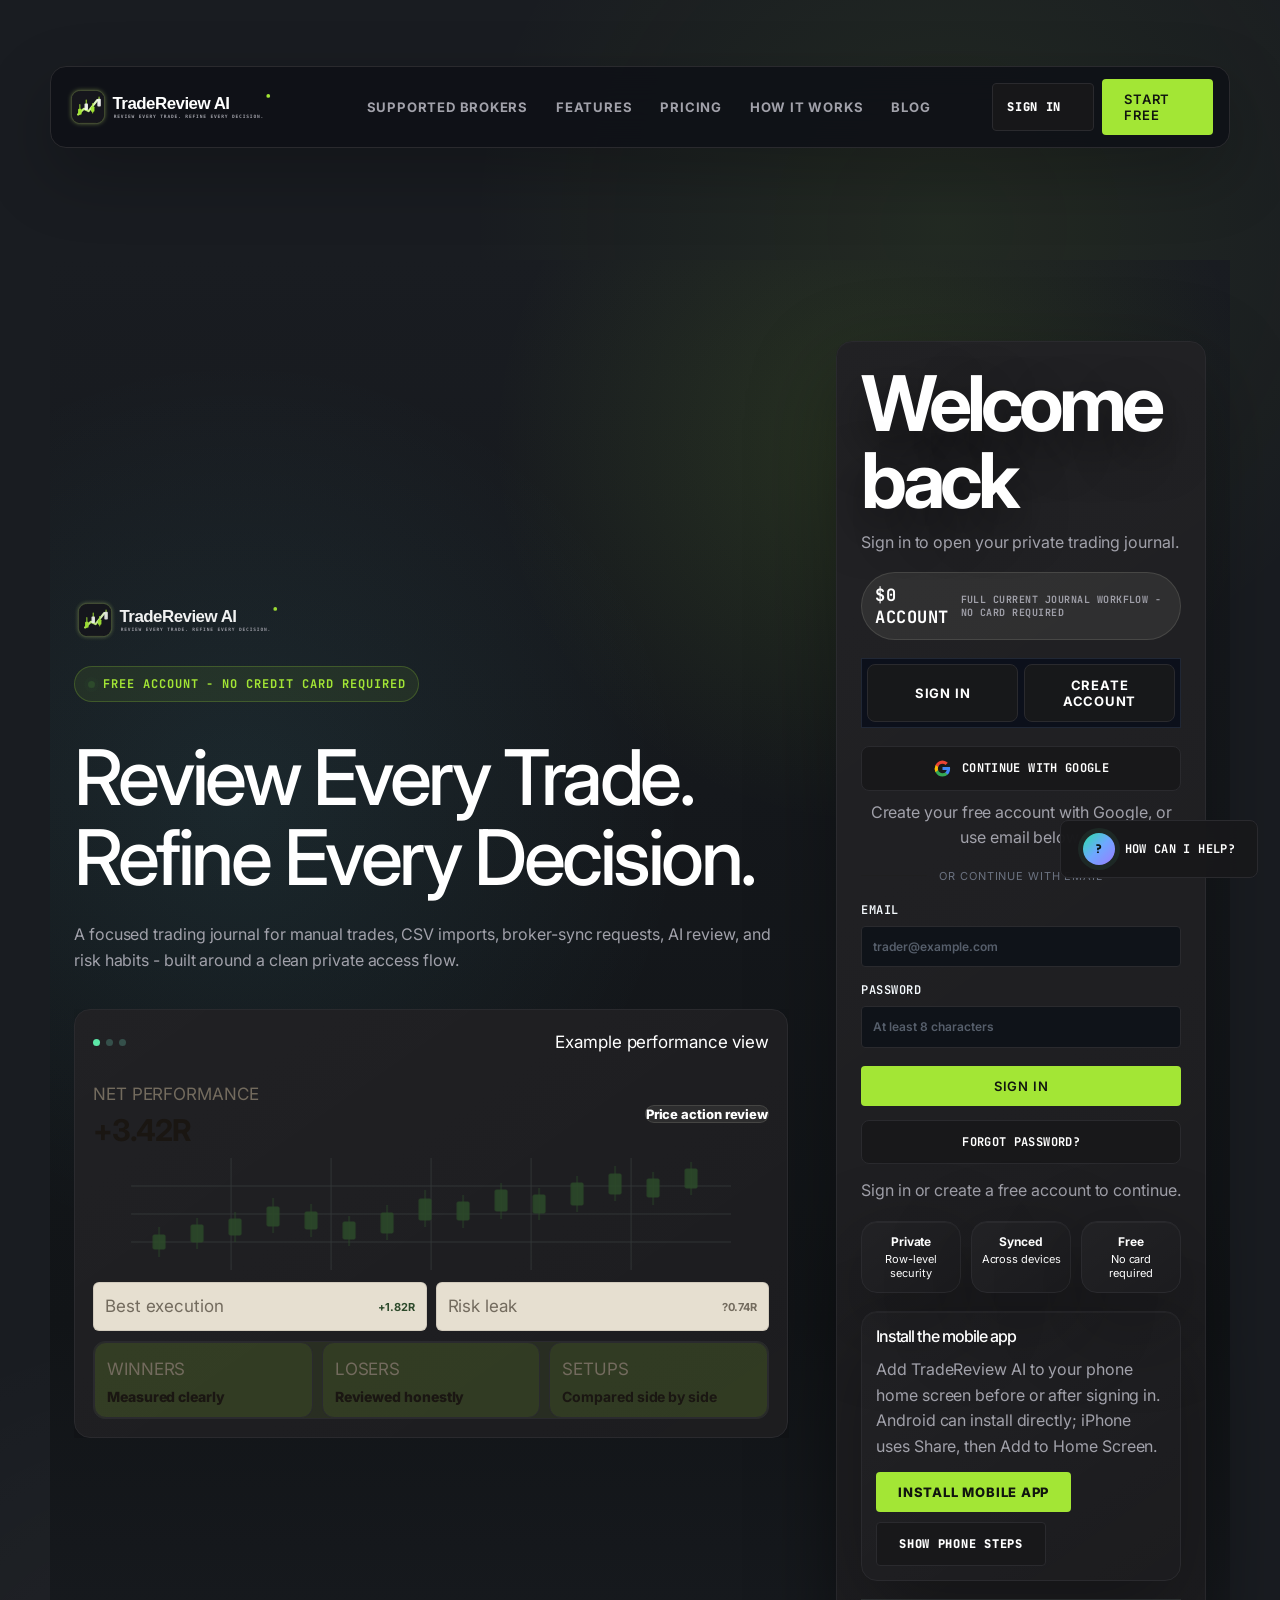
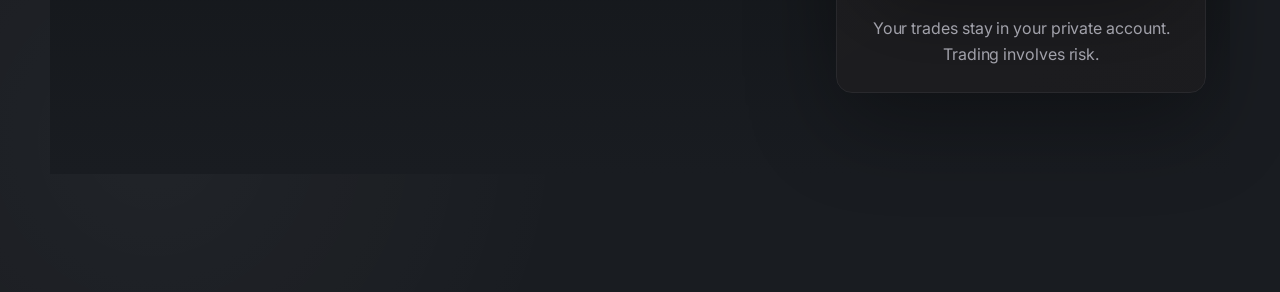
==== commit e483834f: "Apply Aethel design system across TradeReview" ====
--- a/app/index.html
+++ b/app/index.html
@@ -8217,6 +8217,745 @@
       color: #FFFFFF !important;
       border: 1px solid rgba(255,255,255,.16) !important;
       box-shadow: 0 16px 38px rgba(0,0,0,.22) !important;
+    }
+  </style>
+  <style id="aethel-md-only-theme">
+    :root {
+      --md-primary: #A3E635;
+      --md-secondary: #191C21;
+      --md-background: #191C21;
+      --md-surface: #18181B;
+      --md-text: #FFFFFF;
+      --md-muted: #A1A1AA;
+      --md-border: #2A2A2E;
+      --md-card: 16px;
+      --md-control: 8px;
+      --md-shadow: 0 28px 80px rgba(0,0,0,.32);
+      --md-mono: "JetBrains Mono", "SFMono-Regular", Consolas, monospace;
+      --md-font: Inter, ui-sans-serif, system-ui, -apple-system, BlinkMacSystemFont, "Segoe UI", sans-serif;
+    }
+
+    html,
+    body,
+    body.auth-required,
+    body.auth-pending,
+    body.app-ready {
+      background:
+        radial-gradient(circle at 78% 14%, rgba(163,230,53,.075), transparent 32%),
+        linear-gradient(135deg, #191C21 0%, #15181D 48%, #101216 100%) !important;
+      color: var(--md-text) !important;
+      font-family: var(--md-font) !important;
+    }
+
+    body::before,
+    body::after,
+    .auth-gate::before,
+    .auth-gate::after,
+    .dashboard-hero::before,
+    .dashboard-hero::after,
+    .agent-command-hero::before {
+      background:
+        linear-gradient(rgba(255,255,255,.032) 1px, transparent 1px),
+        linear-gradient(90deg, rgba(255,255,255,.032) 1px, transparent 1px) !important;
+      background-size: 72px 72px !important;
+      opacity: .32 !important;
+      filter: none !important;
+      animation: mdGridDrift 24s linear infinite !important;
+    }
+
+    @keyframes mdGridDrift {
+      from { background-position: 0 0, 0 0; }
+      to { background-position: 72px 72px, 72px 72px; }
+    }
+
+    @keyframes mdReveal {
+      from { opacity: 0; transform: translateY(18px); }
+      to { opacity: 1; transform: translateY(0); }
+    }
+
+    @keyframes mdPulse {
+      0%, 100% { box-shadow: 0 0 0 0 rgba(163,230,53,.20); }
+      50% { box-shadow: 0 0 0 8px rgba(163,230,53,0); }
+    }
+
+    a,
+    .auth-nav-links a,
+    .nav-actions a {
+      color: var(--md-muted) !important;
+      text-decoration: none !important;
+    }
+
+    a:hover,
+    .auth-nav-links a:hover,
+    .nav-actions a:hover {
+      color: var(--md-text) !important;
+    }
+
+    .auth-nav,
+    .topbar,
+    aside,
+    .app-shell aside,
+    .auth-card,
+    .auth-preview,
+    .dashboard-hero,
+    .card,
+    .panel,
+    .broker-hero,
+    .ai-page-hero,
+    .ai-command-hero,
+    .agent-command-hero,
+    .agent-card,
+    .agent-deck-card,
+    .learning-card,
+    .resource-card,
+    .billing-card,
+    .settings-card,
+    .journal-card,
+    .review-card,
+    table,
+    .recent-trades,
+    .modal,
+    .global-symbol-modal,
+    .global-symbol-finder,
+    .broker-sync-panel,
+    .csv-card {
+      background: rgba(24,24,27,.92) !important;
+      border: 1px solid var(--md-border) !important;
+      border-radius: var(--md-card) !important;
+      box-shadow: var(--md-shadow) !important;
+      color: var(--md-text) !important;
+      backdrop-filter: blur(18px) !important;
+    }
+
+    .auth-nav,
+    .topbar {
+      max-width: 1180px !important;
+      min-height: 76px !important;
+      padding: 12px 16px !important;
+      margin: 28px auto 0 !important;
+    }
+
+    .auth-nav-logo,
+    .auth-logo-lockup,
+    .workspace-logo-lockup,
+    aside .brand .brand-logo-wide-app,
+    .brand-logo-wide-app,
+    .auth-brand img,
+    .brand img,
+    img[src*="tradereview-aethel-logo"] {
+      width: 248px !important;
+      max-width: 100% !important;
+      height: 54px !important;
+      object-fit: contain !important;
+      object-position: left center !important;
+      background: transparent !important;
+      border: 0 !important;
+      box-shadow: none !important;
+      border-radius: 0 !important;
+      padding: 0 !important;
+    }
+
+    aside .brand,
+    .auth-logo-lockup,
+    .workspace-logo-lockup {
+      background: transparent !important;
+      border: 0 !important;
+      box-shadow: none !important;
+      padding: 0 !important;
+    }
+
+    .auth-shell {
+      max-width: 1240px !important;
+      padding: 72px 24px !important;
+      gap: 48px !important;
+    }
+
+    .auth-story,
+    .dashboard-hero .hero-copy,
+    .agent-command-copy {
+      animation: mdReveal .7s cubic-bezier(.22,1,.36,1) both !important;
+    }
+
+    .auth-story h1,
+    .dashboard-hero .hero-headline,
+    .hero-headline,
+    .page-hero h1,
+    .ai-page-hero h1,
+    .ai-command-hero h1,
+    .agent-command-hero h1,
+    h1 {
+      color: var(--md-text) !important;
+      font-family: var(--md-font) !important;
+      font-size: clamp(48px, 7.2vw, 96px) !important;
+      font-weight: 500 !important;
+      letter-spacing: -0.055em !important;
+      line-height: 1.04 !important;
+      text-shadow: none !important;
+    }
+
+    .auth-story > p,
+    .dashboard-hero .subtitle,
+    .hero-copy p,
+    .page-hero p,
+    .ai-page-hero p,
+    .ai-command-hero p,
+    .agent-command-hero p,
+    p,
+    td,
+    .muted {
+      color: var(--md-muted) !important;
+      font-size: 16px !important;
+      line-height: 1.6 !important;
+      font-weight: 400 !important;
+    }
+
+    .eyebrow,
+    .pill,
+    .status-pill,
+    .auth-free-badge,
+    .ticker,
+    .market-chip,
+    th,
+    label,
+    .metric-label,
+    .hero-dashboard-strip,
+    .agent-command-badges span {
+      color: var(--md-primary) !important;
+      font-family: var(--md-mono) !important;
+      font-size: 12px !important;
+      font-weight: 600 !important;
+      letter-spacing: .04em !important;
+      text-transform: uppercase !important;
+    }
+
+    button,
+    .button,
+    .primary,
+    .auth-submit,
+    .nav-start,
+    .actions .primary,
+    input[type="submit"] {
+      border-radius: var(--md-control) !important;
+      border: 1px solid rgba(163,230,53,.38) !important;
+      background: var(--md-primary) !important;
+      color: #11150F !important;
+      box-shadow: 0 18px 44px rgba(163,230,53,.16) !important;
+      font-family: var(--md-mono) !important;
+      font-weight: 700 !important;
+      letter-spacing: .025em !important;
+      transition: transform .22s ease, box-shadow .22s ease, border-color .22s ease !important;
+    }
+
+    button:hover,
+    .button:hover,
+    .primary:hover {
+      transform: translateY(-2px) !important;
+      box-shadow: 0 26px 56px rgba(163,230,53,.24) !important;
+    }
+
+    button:not(.primary):not(.auth-submit):not(.nav-start),
+    .button.secondary,
+    .nav-signin,
+    .auth-tabs button,
+    .google-button {
+      background: rgba(24,24,27,.86) !important;
+      color: var(--md-text) !important;
+      border: 1px solid var(--md-border) !important;
+      box-shadow: none !important;
+    }
+
+    input,
+    textarea,
+    select,
+    .field,
+    .form-control {
+      background: #111317 !important;
+      border: 1px solid var(--md-border) !important;
+      border-radius: var(--md-control) !important;
+      color: var(--md-text) !important;
+      box-shadow: none !important;
+    }
+
+    input:focus,
+    textarea:focus,
+    select:focus {
+      outline: none !important;
+      border-color: rgba(163,230,53,.7) !important;
+      box-shadow: 0 0 0 4px rgba(163,230,53,.10) !important;
+    }
+
+    .auth-preview,
+    .dashboard-hero {
+      overflow: hidden !important;
+      background:
+        radial-gradient(circle at 78% 18%, rgba(163,230,53,.08), transparent 32%),
+        linear-gradient(135deg, rgba(24,24,27,.98), rgba(25,28,33,.92)) !important;
+    }
+
+    .auth-preview *,
+    .hero-dashboard-strip *,
+    .mini-card *,
+    .metric-card *,
+    .stat-card * {
+      color: inherit !important;
+    }
+
+    .auth-preview .preview-card,
+    .auth-preview [class*="stat"],
+    .hero-dashboard-strip .mini-card,
+    .metric-card,
+    .stat-card {
+      background: rgba(24,24,27,.82) !important;
+      border: 1px solid var(--md-border) !important;
+      border-radius: 12px !important;
+      color: var(--md-text) !important;
+      box-shadow: none !important;
+    }
+
+    .auth-preview .preview-card,
+    .auth-preview [class*="stat"] {
+      background: rgba(163,230,53,.08) !important;
+      color: var(--md-text) !important;
+    }
+
+    .dashboard-hero {
+      min-height: 560px !important;
+      padding: clamp(32px, 6vw, 80px) !important;
+      display: grid !important;
+      grid-template-columns: minmax(0, 720px) minmax(280px, 1fr) !important;
+      align-items: center !important;
+      gap: 48px !important;
+    }
+
+    .dashboard-hero .hero-headline {
+      max-width: 760px !important;
+      font-size: clamp(48px, 6.6vw, 88px) !important;
+    }
+
+    .dashboard-hero .hero-copy::before,
+    .hero-copy::before {
+      display: none !important;
+    }
+
+    .command-orb,
+    .hero-command-visual {
+      background: rgba(24,24,27,.72) !important;
+      border: 1px solid var(--md-border) !important;
+      box-shadow: none !important;
+      animation: mdReveal .8s cubic-bezier(.22,1,.36,1) .12s both !important;
+    }
+
+    .command-orb::before,
+    .command-orb::after {
+      border-color: rgba(163,230,53,.18) !important;
+    }
+
+    nav button.active,
+    .auth-tabs button.active,
+    .market-chip.active,
+    .ai-mode-nav button.active {
+      background: rgba(163,230,53,.12) !important;
+      color: var(--md-primary) !important;
+      border-color: rgba(163,230,53,.45) !important;
+      box-shadow: inset 3px 0 var(--md-primary) !important;
+    }
+
+    .agent-command-hero,
+    .ai-command-hero,
+    .ai-page-hero {
+      min-height: 420px !important;
+      padding: clamp(28px, 5vw, 64px) !important;
+      display: grid !important;
+      grid-template-columns: minmax(0, 1.05fr) minmax(280px, .95fr) !important;
+      align-items: center !important;
+      gap: 36px !important;
+    }
+
+    .agent-card,
+    .agent-deck-card,
+    .learning-card,
+    .resource-card,
+    .billing-card,
+    .settings-card,
+    .journal-card,
+    .review-card,
+    .metric-card,
+    .stat-card {
+      transition: transform .24s ease, border-color .24s ease, background .24s ease !important;
+    }
+
+    .agent-card:hover,
+    .agent-deck-card:hover,
+    .learning-card:hover,
+    .resource-card:hover,
+    .billing-card:hover,
+    .settings-card:hover,
+    .journal-card:hover,
+    .review-card:hover,
+    .metric-card:hover,
+    .stat-card:hover {
+      transform: translateY(-4px) !important;
+      border-color: rgba(163,230,53,.35) !important;
+      background: rgba(31,34,40,.96) !important;
+    }
+
+    .positive,
+    .profit,
+    .win,
+    .success,
+    .green,
+    [class*="positive"] {
+      color: var(--md-primary) !important;
+    }
+
+    .negative,
+    .loss,
+    .error,
+    [class*="negative"] {
+      color: #F87171 !important;
+    }
+
+    .gradient-bar,
+    .risk-bar,
+    .progress,
+    .mini-progress {
+      background: linear-gradient(90deg, var(--md-primary), rgba(163,230,53,.35)) !important;
+    }
+
+    table thead,
+    th {
+      background: rgba(255,255,255,.025) !important;
+      border-bottom: 1px solid var(--md-border) !important;
+    }
+
+    table tr,
+    td {
+      border-color: var(--md-border) !important;
+    }
+
+    .auth-preview .preview-card,
+    .auth-preview .preview-panel,
+    .auth-preview div[style],
+    .dashboard-hero div[style] {
+      background-color: transparent;
+    }
+
+    [style*="background: rgb(230"],
+    [style*="background-color: rgb(230"],
+    [style*="#e6dfd0"],
+    [style*="#E6DFD0"] {
+      background: rgba(24,24,27,.92) !important;
+      color: var(--md-text) !important;
+    }
+
+    @media (max-width: 900px) {
+      .auth-shell,
+      .dashboard-hero,
+      .agent-command-hero,
+      .ai-command-hero,
+      .ai-page-hero {
+        grid-template-columns: 1fr !important;
+      }
+
+      .auth-nav,
+      .topbar {
+        margin: 12px !important;
+      }
+
+      .auth-story h1,
+      .dashboard-hero .hero-headline,
+      .hero-headline,
+      h1 {
+        font-size: clamp(40px, 14vw, 68px) !important;
+      }
+    }
+  </style>
+  <style id="aethel-authority-v2">
+    /* Aethel design brief authority layer: no older neon/blue/beige systems past this point. */
+    :root {
+      --aethel-lime: #A3E635;
+      --aethel-bg: #191C21;
+      --aethel-surface: #18181B;
+      --aethel-surface-2: #202126;
+      --aethel-text: #FFFFFF;
+      --aethel-muted: #A1A1AA;
+      --aethel-border: #2A2A2E;
+      --aethel-radius-card: 16px;
+      --aethel-radius-control: 8px;
+      --aethel-font: Inter, ui-sans-serif, system-ui, -apple-system, "Segoe UI", sans-serif;
+      --aethel-mono: "JetBrains Mono", "SFMono-Regular", Consolas, monospace;
+    }
+
+    html, body, body.auth-pending, body.auth-required, body.app-ready {
+      background:
+        radial-gradient(circle at 74% 12%, rgba(163,230,53,.07), transparent 30rem),
+        radial-gradient(circle at 12% 92%, rgba(255,255,255,.035), transparent 26rem),
+        #191C21 !important;
+      color: var(--aethel-text) !important;
+      font-family: var(--aethel-font) !important;
+    }
+
+    body::before, body::after, .auth-gate::before, .auth-gate::after {
+      background:
+        linear-gradient(rgba(255,255,255,.026) 1px, transparent 1px),
+        linear-gradient(90deg, rgba(255,255,255,.026) 1px, transparent 1px) !important;
+      background-size: 64px 64px !important;
+      opacity: .42 !important;
+      animation: aethelDrift 28s linear infinite !important;
+    }
+
+    @keyframes aethelDrift {
+      from { background-position: 0 0, 0 0; }
+      to { background-position: 64px 64px, 64px 64px; }
+    }
+
+    @keyframes aethelFloatIn {
+      from { opacity: 0; transform: translateY(18px); clip-path: inset(0 0 16% 0); }
+      to { opacity: 1; transform: translateY(0); clip-path: inset(0); }
+    }
+
+    body.app-ready { background: #191C21 !important; }
+    body.app-ready aside {
+      width: 240px !important;
+      padding: 28px 18px !important;
+      background: rgba(18,20,25,.96) !important;
+      border-right: 1px solid var(--aethel-border) !important;
+      box-shadow: none !important;
+    }
+    body.app-ready .section {
+      left: 240px !important;
+      width: calc(100vw - 240px) !important;
+      padding: clamp(24px, 3.2vw, 44px) !important;
+      background: transparent !important;
+    }
+
+    .auth-nav, .topbar, aside, .auth-card, .auth-preview, .dashboard-hero, .card, .panel,
+    .metric-card, .stat-card, .journal-card, .review-card, .agent-command-hero,
+    .ai-command-hero, .ai-page-hero, .billing-card, .settings-card, .global-symbol-finder,
+    .broker-sync-panel, .csv-card, table, .modal {
+      background: rgba(24,24,27,.94) !important;
+      border: 1px solid var(--aethel-border) !important;
+      border-radius: var(--aethel-radius-card) !important;
+      box-shadow: 0 26px 70px rgba(0,0,0,.24) !important;
+      color: var(--aethel-text) !important;
+    }
+
+    aside .brand, .auth-logo-lockup, .workspace-logo-lockup {
+      width: 100% !important;
+      min-height: auto !important;
+      padding: 0 0 20px !important;
+      margin: 0 0 22px !important;
+      background: transparent !important;
+      border: 0 !important;
+      border-bottom: 1px solid var(--aethel-border) !important;
+      border-radius: 0 !important;
+      box-shadow: none !important;
+    }
+    aside .brand .brand-logo-wide-app,
+    .auth-nav-logo,
+    .auth-logo-lockup img,
+    .workspace-logo-lockup img,
+    img[src*="tradereview-aethel-logo"] {
+      width: min(210px, 100%) !important;
+      height: 48px !important;
+      object-fit: contain !important;
+      object-position: left center !important;
+      background: transparent !important;
+      border-radius: 0 !important;
+      box-shadow: none !important;
+      filter: none !important;
+    }
+
+    nav { gap: 10px !important; }
+    nav button {
+      min-height: 48px !important;
+      justify-content: flex-start !important;
+      padding: 0 14px !important;
+      border-radius: var(--aethel-radius-control) !important;
+      background: transparent !important;
+      color: var(--aethel-muted) !important;
+      border: 1px solid transparent !important;
+      box-shadow: none !important;
+      font-family: var(--aethel-mono) !important;
+      font-size: 12px !important;
+      font-weight: 600 !important;
+      letter-spacing: .02em !important;
+      text-transform: uppercase !important;
+    }
+    nav button:hover, nav button.active {
+      background: rgba(163,230,53,.08) !important;
+      border-color: rgba(163,230,53,.28) !important;
+      color: var(--aethel-text) !important;
+      box-shadow: inset 3px 0 0 var(--aethel-lime) !important;
+      transform: translateX(2px) !important;
+    }
+
+    .auth-shell { max-width: 1180px !important; padding: clamp(64px, 9vh, 112px) 24px !important; }
+    .auth-nav { max-width: 1180px !important; margin-top: 28px !important; border-radius: 16px !important; }
+    .auth-story, .auth-preview, .dashboard-hero, .metric-card, .stat-card {
+      animation: aethelFloatIn .72s cubic-bezier(.22,1,.36,1) both !important;
+    }
+
+    h1, .auth-story h1, .dashboard-hero .hero-headline, .hero-headline,
+    .page-hero h1, .ai-page-hero h1, .ai-command-hero h1, .agent-command-hero h1 {
+      color: var(--aethel-text) !important;
+      font-family: var(--aethel-font) !important;
+      font-size: clamp(48px, 6vw, 82px) !important;
+      font-weight: 500 !important;
+      line-height: 1.04 !important;
+      letter-spacing: -0.045em !important;
+      text-shadow: none !important;
+    }
+
+    p, td, .muted, .subtitle, .auth-story > p, .dashboard-hero .subtitle {
+      color: var(--aethel-muted) !important;
+      font-family: var(--aethel-font) !important;
+      font-size: 16px !important;
+      line-height: 1.6 !important;
+      font-weight: 400 !important;
+    }
+
+    label, th, .eyebrow, .pill, .status-pill, .metric-label, .auth-free-badge,
+    .hero-dashboard-strip, .agent-command-badges span {
+      color: var(--aethel-lime) !important;
+      font-family: var(--aethel-mono) !important;
+      font-size: 12px !important;
+      font-weight: 600 !important;
+      letter-spacing: .04em !important;
+      text-transform: uppercase !important;
+    }
+
+    button, .button, .primary, .auth-submit, .nav-start, input[type="submit"] {
+      min-height: 44px !important;
+      border-radius: var(--aethel-radius-control) !important;
+      border: 1px solid rgba(163,230,53,.46) !important;
+      background: var(--aethel-lime) !important;
+      color: #10130D !important;
+      font-family: var(--aethel-mono) !important;
+      font-size: 12px !important;
+      font-weight: 700 !important;
+      letter-spacing: .03em !important;
+      box-shadow: 0 18px 44px rgba(163,230,53,.14) !important;
+      transition: transform .22s ease, border-color .22s ease, box-shadow .22s ease, background .22s ease !important;
+    }
+    button:hover, .button:hover, .primary:hover {
+      transform: translateY(-2px) !important;
+      box-shadow: 0 22px 54px rgba(163,230,53,.22) !important;
+    }
+    button:not(.primary):not(.auth-submit):not(.nav-start), .button.secondary, .nav-signin, .google-button {
+      background: rgba(24,24,27,.96) !important;
+      color: var(--aethel-text) !important;
+      border-color: var(--aethel-border) !important;
+      box-shadow: none !important;
+    }
+
+    input, textarea, select {
+      background: #111317 !important;
+      border: 1px solid var(--aethel-border) !important;
+      border-radius: var(--aethel-radius-control) !important;
+      color: var(--aethel-text) !important;
+      box-shadow: none !important;
+    }
+    input:focus, textarea:focus, select:focus {
+      border-color: rgba(163,230,53,.70) !important;
+      box-shadow: 0 0 0 4px rgba(163,230,53,.09) !important;
+      outline: 0 !important;
+    }
+
+    .dashboard-hero {
+      min-height: 460px !important;
+      padding: clamp(34px, 5vw, 64px) !important;
+      display: grid !important;
+      grid-template-columns: minmax(0, 680px) 1fr !important;
+      align-items: center !important;
+      gap: 36px !important;
+      background:
+        radial-gradient(circle at 78% 22%, rgba(163,230,53,.045), transparent 26rem),
+        linear-gradient(135deg, rgba(24,24,27,.985), rgba(25,28,33,.96)) !important;
+      overflow: hidden !important;
+    }
+    .dashboard-hero .hero-headline {
+      max-width: 760px !important;
+      font-size: clamp(46px, 5.6vw, 78px) !important;
+    }
+    .dashboard-hero .hero-copy::before, .hero-copy::before { display: none !important; }
+    .dashboard-hero .subtitle {
+      max-width: 650px !important;
+      padding: 18px 20px !important;
+      background: rgba(17,19,23,.88) !important;
+      border-left: 3px solid var(--aethel-lime) !important;
+      border-radius: 0 var(--aethel-radius-control) var(--aethel-radius-control) 0 !important;
+    }
+    .hero-command-visual, .command-orb {
+      opacity: .55 !important;
+      background: rgba(24,24,27,.72) !important;
+      border: 1px solid var(--aethel-border) !important;
+      box-shadow: none !important;
+      filter: none !important;
+    }
+    .command-card { background: rgba(24,24,27,.88) !important; border-color: var(--aethel-border) !important; }
+
+    .metric-card, .stat-card, .mini-card, .agent-lab-card, .agent-card, .billing-card,
+    .learning-card, .resource-card, .settings-card, .journal-card, .review-card {
+      background: rgba(24,24,27,.88) !important;
+      border: 1px solid var(--aethel-border) !important;
+      border-radius: var(--aethel-radius-card) !important;
+      transition: transform .22s ease, border-color .22s ease, background .22s ease !important;
+    }
+    .metric-card:hover, .stat-card:hover, .mini-card:hover, .agent-lab-card:hover,
+    .agent-card:hover, .billing-card:hover, .learning-card:hover, .resource-card:hover,
+    .settings-card:hover, .journal-card:hover, .review-card:hover {
+      transform: translateY(-4px) !important;
+      border-color: rgba(163,230,53,.32) !important;
+      background: var(--aethel-surface-2) !important;
+    }
+
+    .gradient-bar, .risk-bar, .progress, .mini-progress {
+      background: var(--aethel-lime) !important;
+    }
+    .negative, .loss, .error, [class*="negative"] { color: #F87171 !important; }
+    .positive, .profit, .win, .success, [class*="positive"] { color: var(--aethel-lime) !important; }
+
+    .agent-command-hero, .ai-command-hero, .ai-page-hero {
+      min-height: 440px !important;
+      background:
+        radial-gradient(circle at 72% 28%, rgba(163,230,53,.07), transparent 24rem),
+        rgba(24,24,27,.94) !important;
+    }
+
+    .dashboard-hero::before,
+    .dashboard-hero::after {
+      opacity: .18 !important;
+    }
+
+    .hero-mini-card,
+    .dashboard-hero .hero-dashboard-strip > *,
+    .dashboard-hero .status-pill {
+      background: rgba(24,24,27,.90) !important;
+      border-color: var(--aethel-border) !important;
+      color: var(--aethel-text) !important;
+    }
+
+    .account-panel {
+      background: rgba(24,24,27,.92) !important;
+      border: 1px solid var(--aethel-border) !important;
+      border-radius: var(--aethel-radius-card) !important;
+      box-shadow: none !important;
+    }
+
+    @media (max-width: 940px) {
+      body.app-ready aside { width: 90px !important; }
+      body.app-ready .section { left: 90px !important; width: calc(100vw - 90px) !important; }
+      aside .brand .brand-logo-wide-app { width: 54px !important; object-fit: cover !important; object-position: left center !important; }
+      nav button { font-size: 0 !important; justify-content: center !important; }
+      nav button::first-letter { font-size: 16px !important; }
+    }
+
+    @media (max-width: 700px) {
+      body.app-ready aside { width: 100vw !important; }
+      body.app-ready .section { left: 0 !important; width: 100vw !important; }
+      .dashboard-hero, .agent-command-hero, .ai-command-hero, .ai-page-hero { grid-template-columns: 1fr !important; min-height: auto !important; }
+      h1, .dashboard-hero .hero-headline { font-size: clamp(38px, 12vw, 58px) !important; }
     }
   </style>
 </head>
@@ -8397,14 +9136,14 @@
     <aside>
       <a class="brand" href="../" aria-label="Open TradeReview AI main page"><img class="brand-logo-wide-app" src="../icons/tradereview-aethel-logo.svg" alt="TradeReview AI - Review Every Trade. Refine Every Decision."></a>
       <nav aria-label="Main navigation">
-        <button class="active" data-view="dashboard" title="Dashboard">? Dashboard</button>
+        <button class="active" data-view="dashboard" title="Dashboard">Dashboard</button>
         <button data-view="import" title="Add a trade">+ Add Trade</button>
-        <button data-view="journal" title="Journal">? Journal</button>
-        <button data-view="tradeReview" title="Trade review" hidden>? Review</button>
-        <button data-view="aiCommand" title="Learn and trade with AI">? AI Coach</button>
-        <button data-view="agents" title="AI agents">? Agents</button>
+        <button data-view="journal" title="Journal">Journal</button>
+        <button data-view="tradeReview" title="Trade review" hidden>Review</button>
+        <button data-view="aiCommand" title="Learn and trade with AI">AI Coach</button>
+        <button data-view="agents" title="AI agents">Agents</button>
         <button data-view="billing" title="Plans and billing">$ Billing</button>
-        <button data-view="settings" title="Settings">? Settings</button>
+        <button data-view="settings" title="Settings">Settings</button>
       </nav>
       <div class="account-panel">
         <strong id="accountGreeting">Welcome back</strong>
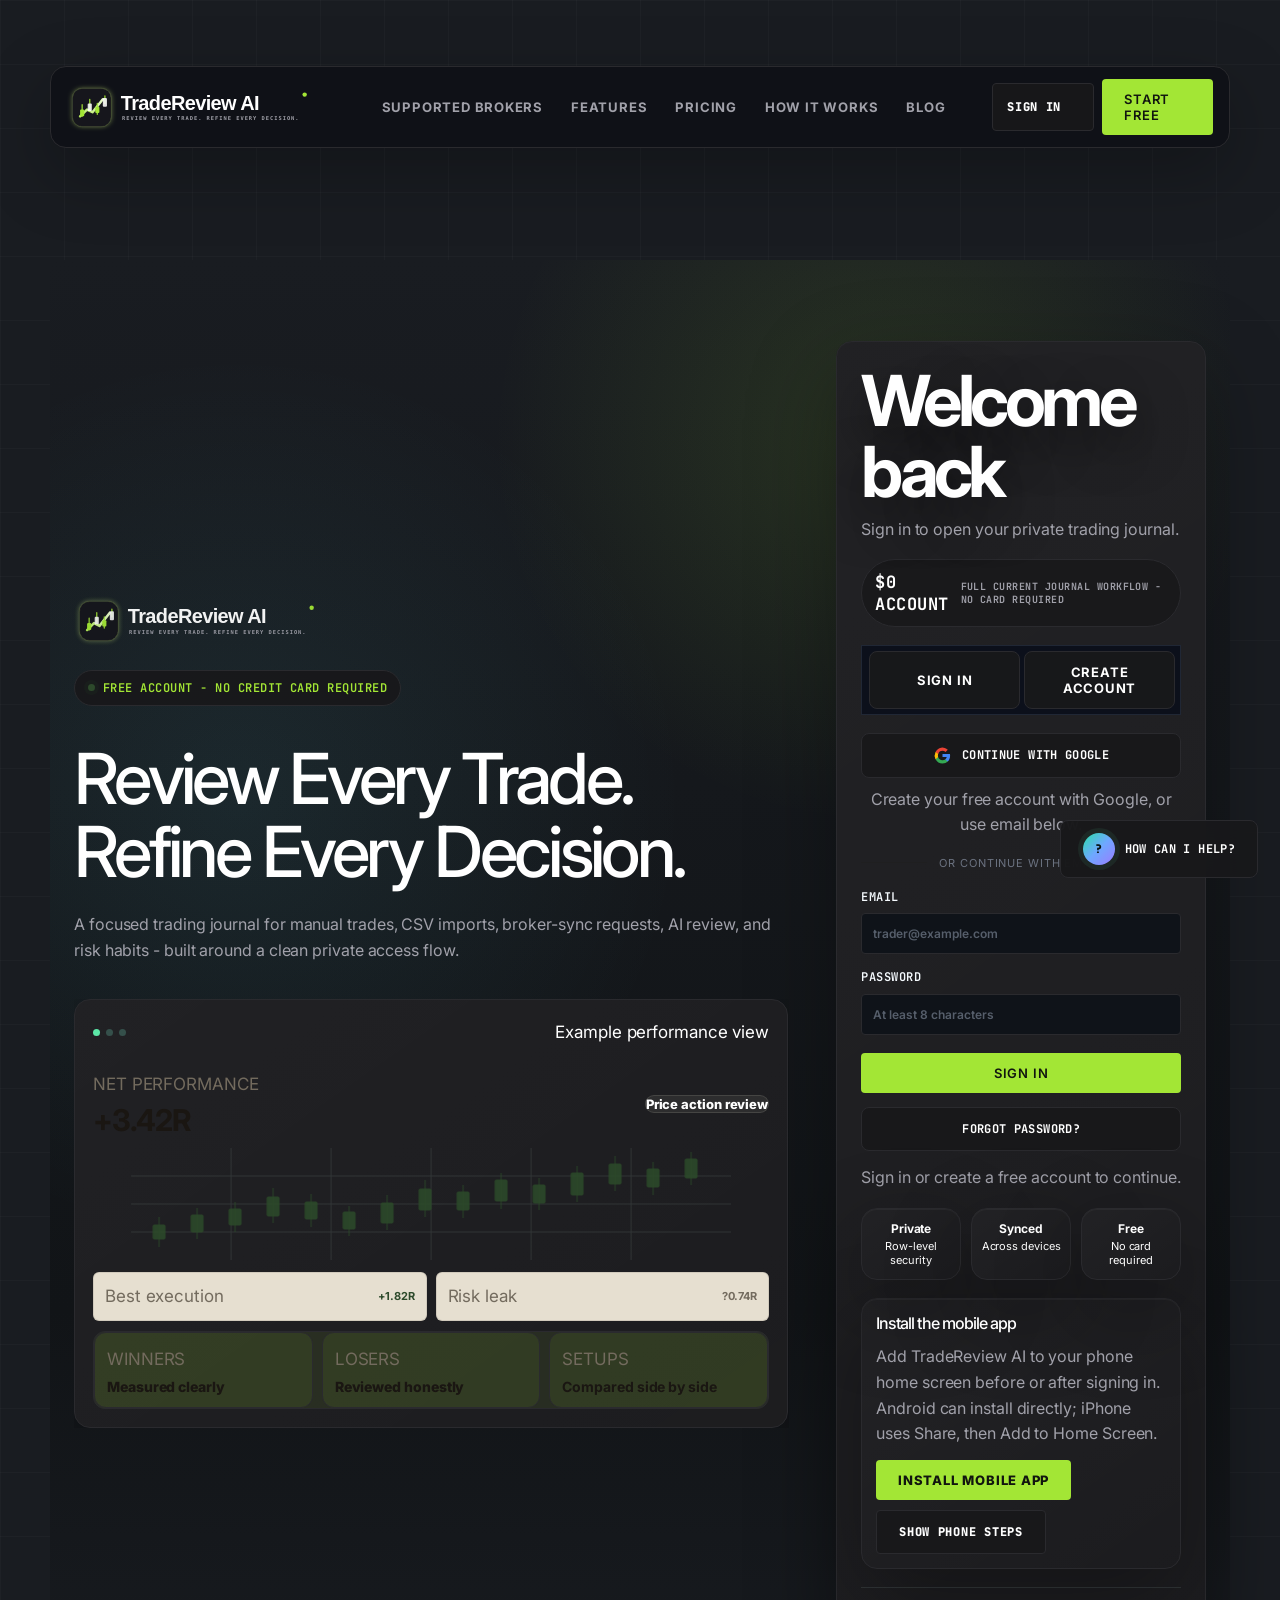
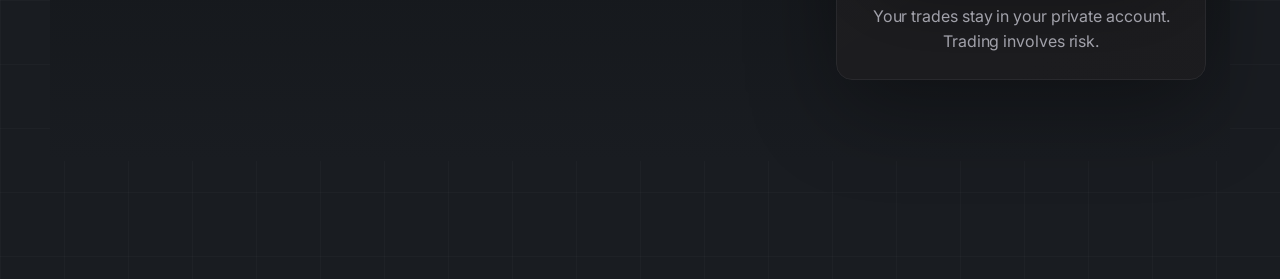
==== commit 7fa93557: "Apply Aethel design system across live site" ====
--- a/app/index.html
+++ b/app/index.html
@@ -8956,6 +8956,699 @@
       body.app-ready .section { left: 0 !important; width: 100vw !important; }
       .dashboard-hero, .agent-command-hero, .ai-command-hero, .ai-page-hero { grid-template-columns: 1fr !important; min-height: auto !important; }
       h1, .dashboard-hero .hero-headline { font-size: clamp(38px, 12vw, 58px) !important; }
+    }
+  </style>
+  <style id="aethel-token-lock-final">
+    /*
+      Final authority: Aethel MD only.
+      No blue/purple/teal/beige systems. Green accent is only #A3E635.
+    */
+    :root {
+      --lock-green: #A3E635;
+      --lock-bg: #191C21;
+      --lock-surface: #18181B;
+      --lock-surface-2: #202126;
+      --lock-text: #FFFFFF;
+      --lock-muted: #A1A1AA;
+      --lock-border: #2A2A2E;
+      --lock-danger: #F87171;
+      --lock-radius-card: 16px;
+      --lock-radius-control: 8px;
+      --lock-font: Inter, ui-sans-serif, system-ui, -apple-system, "Segoe UI", sans-serif;
+      --lock-mono: "JetBrains Mono", "SFMono-Regular", Consolas, monospace;
+    }
+
+    html,
+    body,
+    body.auth-pending,
+    body.auth-required,
+    body.app-ready {
+      background:
+        radial-gradient(circle at 78% 10%, rgba(163,230,53,.055), transparent 28rem),
+        linear-gradient(180deg, var(--lock-bg), #14171B 62%, var(--lock-bg)) !important;
+      color: var(--lock-text) !important;
+      font-family: var(--lock-font) !important;
+    }
+
+    body::before,
+    body::after,
+    .auth-gate::before,
+    .auth-gate::after,
+    .dashboard-hero::before,
+    .dashboard-hero::after,
+    .agent-command-hero::before,
+    .ai-command-hero::before,
+    .hero-command-visual,
+    .command-orb,
+    .command-card {
+      display: none !important;
+    }
+
+    body.app-ready aside {
+      width: 240px !important;
+      padding: 28px 18px !important;
+      background: rgba(18,20,25,.96) !important;
+      border-right: 1px solid var(--lock-border) !important;
+      box-shadow: none !important;
+    }
+
+    body.app-ready main {
+      background:
+        linear-gradient(rgba(255,255,255,.026) 1px, transparent 1px),
+        linear-gradient(90deg, rgba(255,255,255,.026) 1px, transparent 1px),
+        var(--lock-bg) !important;
+      background-size: 64px 64px !important;
+    }
+
+    body.app-ready .section {
+      left: 240px !important;
+      width: calc(100vw - 240px) !important;
+      padding: clamp(24px, 3.2vw, 44px) !important;
+      background: transparent !important;
+    }
+
+    .auth-nav,
+    .topbar,
+    aside,
+    .auth-card,
+    .auth-preview,
+    .dashboard-hero,
+    .card,
+    .panel,
+    .metric-card,
+    .stat-card,
+    .journal-card,
+    .review-card,
+    .agent-command-hero,
+    .ai-command-hero,
+    .ai-page-hero,
+    .agent-card,
+    .agent-deck-card,
+    .agent-lab-card,
+    .agent-output-console,
+    .learn-card,
+    .trade-ai-card,
+    .learning-card,
+    .learning-module,
+    .resource-card,
+    .billing-card,
+    .settings-card,
+    .global-symbol-finder,
+    .global-symbol-modal,
+    .broker-sync-panel,
+    .csv-card,
+    .recent-trades,
+    table,
+    .modal,
+    .trade-review,
+    .trade-row {
+      background: rgba(24,24,27,.94) !important;
+      border: 1px solid var(--lock-border) !important;
+      border-radius: var(--lock-radius-card) !important;
+      box-shadow: 0 24px 70px rgba(0,0,0,.26) !important;
+      color: var(--lock-text) !important;
+      backdrop-filter: blur(16px) !important;
+    }
+
+    .auth-nav,
+    .topbar {
+      max-width: 1180px !important;
+      min-height: 76px !important;
+      margin: 28px auto 0 !important;
+      padding: 12px 16px !important;
+    }
+
+    aside .brand,
+    .auth-logo-lockup,
+    .workspace-logo-lockup,
+    .auth-brand,
+    .mock-brand {
+      background: transparent !important;
+      border: 0 !important;
+      box-shadow: none !important;
+      padding: 0 !important;
+    }
+
+    .auth-nav-logo,
+    .auth-logo-lockup,
+    .workspace-logo-lockup,
+    .brand-logo-wide-app,
+    .auth-brand img,
+    aside .brand img,
+    img[src*="tradereview-aethel-logo"] {
+      width: min(248px, 100%) !important;
+      max-width: 100% !important;
+      height: 54px !important;
+      object-fit: contain !important;
+      object-position: left center !important;
+      background: transparent !important;
+      border: 0 !important;
+      border-radius: 0 !important;
+      box-shadow: none !important;
+      filter: none !important;
+      padding: 0 !important;
+    }
+
+    aside .brand img,
+    .brand-logo-wide-app {
+      width: 188px !important;
+      height: 46px !important;
+    }
+
+    h1,
+    .auth-story h1,
+    .dashboard-hero .hero-headline,
+    .hero-headline,
+    .page-hero h1,
+    .ai-page-hero h1,
+    .ai-command-hero h1,
+    .agent-command-hero h1 {
+      color: var(--lock-text) !important;
+      font-family: var(--lock-font) !important;
+      font-size: clamp(46px, 5.5vw, 82px) !important;
+      font-weight: 500 !important;
+      line-height: 1.04 !important;
+      letter-spacing: -0.052em !important;
+      text-shadow: none !important;
+    }
+
+    p,
+    td,
+    .muted,
+    .subtitle,
+    .auth-story > p,
+    .dashboard-hero .subtitle,
+    .agent-command-hero p,
+    .ai-command-hero p {
+      color: var(--lock-muted) !important;
+      font-size: 16px !important;
+      line-height: 1.6 !important;
+      font-weight: 400 !important;
+    }
+
+    label,
+    th,
+    .eyebrow,
+    .pill,
+    .status-pill,
+    .metric-label,
+    .auth-free-badge,
+    .hero-dashboard-strip,
+    .agent-command-badges span,
+    .product-pill {
+      color: var(--lock-green) !important;
+      font-family: var(--lock-mono) !important;
+      font-size: 12px !important;
+      font-weight: 600 !important;
+      letter-spacing: .04em !important;
+      text-transform: uppercase !important;
+    }
+
+    button,
+    .button,
+    .primary,
+    .auth-submit,
+    .nav-start,
+    input[type="submit"] {
+      min-height: 44px !important;
+      border-radius: var(--lock-radius-control) !important;
+      border: 1px solid rgba(163,230,53,.46) !important;
+      background: var(--lock-green) !important;
+      color: #11150F !important;
+      font-family: var(--lock-mono) !important;
+      font-size: 12px !important;
+      font-weight: 700 !important;
+      letter-spacing: .03em !important;
+      box-shadow: 0 18px 44px rgba(163,230,53,.14) !important;
+      transition: transform .22s ease, border-color .22s ease, box-shadow .22s ease, background .22s ease !important;
+    }
+
+    button:hover,
+    .button:hover,
+    .primary:hover {
+      transform: translateY(-2px) !important;
+      box-shadow: 0 22px 54px rgba(163,230,53,.22) !important;
+    }
+
+    button:not(.primary):not(.auth-submit):not(.nav-start),
+    .button.secondary,
+    .nav-signin,
+    .google-button,
+    .auth-tabs button {
+      background: rgba(24,24,27,.96) !important;
+      color: var(--lock-text) !important;
+      border-color: var(--lock-border) !important;
+      box-shadow: none !important;
+    }
+
+    nav {
+      gap: 10px !important;
+    }
+
+    nav button {
+      min-height: 48px !important;
+      justify-content: flex-start !important;
+      padding: 0 14px !important;
+      border-radius: var(--lock-radius-control) !important;
+      background: transparent !important;
+      color: var(--lock-muted) !important;
+      border: 1px solid transparent !important;
+      box-shadow: none !important;
+      font-family: var(--lock-mono) !important;
+      font-size: 12px !important;
+      font-weight: 600 !important;
+      letter-spacing: .02em !important;
+      text-transform: uppercase !important;
+    }
+
+    nav button:hover,
+    nav button.active,
+    .auth-tabs button.active,
+    .market-chip.active,
+    .ai-mode-nav button.active {
+      background: rgba(163,230,53,.08) !important;
+      border-color: rgba(163,230,53,.28) !important;
+      color: var(--lock-text) !important;
+      box-shadow: inset 3px 0 0 var(--lock-green) !important;
+      transform: translateX(2px) !important;
+    }
+
+    input,
+    textarea,
+    select {
+      background: #111317 !important;
+      border: 1px solid var(--lock-border) !important;
+      border-radius: var(--lock-radius-control) !important;
+      color: var(--lock-text) !important;
+      box-shadow: none !important;
+    }
+
+    input:focus,
+    textarea:focus,
+    select:focus {
+      border-color: rgba(163,230,53,.70) !important;
+      box-shadow: 0 0 0 4px rgba(163,230,53,.09) !important;
+      outline: 0 !important;
+    }
+
+    .dashboard-hero,
+    .agent-command-hero,
+    .ai-command-hero,
+    .ai-page-hero {
+      background:
+        linear-gradient(rgba(255,255,255,.026) 1px, transparent 1px),
+        linear-gradient(90deg, rgba(255,255,255,.026) 1px, transparent 1px),
+        var(--lock-surface) !important;
+      background-size: 64px 64px !important;
+      overflow: hidden !important;
+    }
+
+    .dashboard-hero {
+      min-height: 460px !important;
+      padding: clamp(34px, 5vw, 64px) !important;
+      display: grid !important;
+      grid-template-columns: minmax(0, 680px) 1fr !important;
+      align-items: center !important;
+      gap: 36px !important;
+    }
+
+    .dashboard-hero .subtitle {
+      max-width: 650px !important;
+      padding: 18px 20px !important;
+      background: rgba(17,19,23,.88) !important;
+      border-left: 3px solid var(--lock-green) !important;
+      border-radius: 0 var(--lock-radius-control) var(--lock-radius-control) 0 !important;
+    }
+
+    .metric-card,
+    .stat-card,
+    .mini-card,
+    .agent-lab-card,
+    .agent-card,
+    .billing-card,
+    .learning-card,
+    .learning-module,
+    .resource-card,
+    .settings-card,
+    .journal-card,
+    .review-card,
+    .trade-row {
+      transition: transform .22s ease, border-color .22s ease, background .22s ease !important;
+    }
+
+    .metric-card:hover,
+    .stat-card:hover,
+    .mini-card:hover,
+    .agent-lab-card:hover,
+    .agent-card:hover,
+    .billing-card:hover,
+    .learning-card:hover,
+    .learning-module:hover,
+    .resource-card:hover,
+    .settings-card:hover,
+    .journal-card:hover,
+    .review-card:hover,
+    .trade-row:hover {
+      transform: translateY(-4px) !important;
+      border-color: rgba(163,230,53,.32) !important;
+      background: var(--lock-surface-2) !important;
+    }
+
+    .gradient-bar,
+    .risk-bar,
+    .progress,
+    .mini-progress,
+    .bar-fill {
+      background: var(--lock-green) !important;
+    }
+
+    .positive,
+    .profit,
+    .win,
+    .success,
+    [class*="positive"] {
+      color: var(--lock-green) !important;
+    }
+
+    .negative,
+    .loss,
+    .error,
+    [class*="negative"] {
+      color: var(--lock-danger) !important;
+    }
+
+    .trade-card-preview,
+    .screenshot-card,
+    .capture-step,
+    .global-symbol-results {
+      background: #111317 !important;
+      border-color: var(--lock-border) !important;
+      color: var(--lock-text) !important;
+    }
+
+    @media (max-width: 940px) {
+      body.app-ready aside { width: 92px !important; }
+      body.app-ready .section { left: 92px !important; width: calc(100vw - 92px) !important; }
+      aside .brand img,
+      .brand-logo-wide-app {
+        width: 56px !important;
+        object-fit: cover !important;
+        object-position: left center !important;
+      }
+      nav button { font-size: 0 !important; justify-content: center !important; }
+    }
+
+    @media (max-width: 700px) {
+      body.app-ready aside { width: 100vw !important; }
+      body.app-ready .section { left: 0 !important; width: 100vw !important; }
+      .dashboard-hero,
+      .agent-command-hero,
+      .ai-command-hero,
+      .ai-page-hero {
+        grid-template-columns: 1fr !important;
+        min-height: auto !important;
+      }
+      h1,
+      .dashboard-hero .hero-headline {
+        font-size: clamp(38px, 12vw, 58px) !important;
+      }
+    }
+  </style>
+  <style id="aethel-token-lock-tight">
+    /* Final visual tighten after screenshot QA. */
+    body.app-ready main,
+    .auth-gate {
+      background:
+        linear-gradient(rgba(255,255,255,.024) 1px, transparent 1px),
+        linear-gradient(90deg, rgba(255,255,255,.024) 1px, transparent 1px),
+        #191C21 !important;
+      background-size: 64px 64px !important;
+    }
+
+    .dashboard-hero,
+    .agent-command-hero,
+    .ai-command-hero,
+    .ai-page-hero,
+    .auth-preview {
+      background:
+        linear-gradient(rgba(255,255,255,.024) 1px, transparent 1px),
+        linear-gradient(90deg, rgba(255,255,255,.024) 1px, transparent 1px),
+        #18181B !important;
+      background-size: 64px 64px !important;
+      border-color: #2A2A2E !important;
+    }
+
+    .product-pill,
+    .hero-dashboard-strip,
+    .hero-dashboard-strip *,
+    .status-pill,
+    .metric-chip,
+    .trader-context,
+    .trader-context *,
+    .auth-free-badge {
+      background: rgba(24,24,27,.92) !important;
+      border: 1px solid #2A2A2E !important;
+      color: #A3E635 !important;
+      box-shadow: none !important;
+    }
+
+    .metric-card,
+    .stat-card,
+    .mini-card {
+      background: #18181B !important;
+      border-color: #2A2A2E !important;
+      box-shadow: 0 20px 50px rgba(0,0,0,.24) !important;
+    }
+
+    .mini-progress,
+    .gradient-bar,
+    .risk-bar,
+    .bar-fill,
+    .progress {
+      background: #A3E635 !important;
+      box-shadow: none !important;
+    }
+
+    .dashboard-hero .subtitle {
+      color: #FFFFFF !important;
+      background: #111317 !important;
+      border: 1px solid #2A2A2E !important;
+      border-left: 3px solid #A3E635 !important;
+    }
+
+    .dashboard-hero .actions {
+      justify-self: end !important;
+      align-self: center !important;
+    }
+
+    .account-panel,
+    .user-card {
+      background: #18181B !important;
+      border-color: #2A2A2E !important;
+    }
+
+    .help-button {
+      background: #18181B !important;
+      border-color: #2A2A2E !important;
+      color: #FFFFFF !important;
+    }
+
+    .help-icon {
+      background: #A3E635 !important;
+      color: #11150F !important;
+    }
+
+    @media (max-width: 940px) {
+      .dashboard-hero .actions { justify-self: start !important; }
+    }
+  </style>
+  <style id="aethel-md-only-dashboard-final">
+    /*
+      Last-mile visual lock: match the supplied Aethel MD tokens only.
+      This removes the remaining teal/purple/beige dashboard artifacts.
+    */
+    body.app-ready main {
+      background-color: #191C21 !important;
+      background-image:
+        linear-gradient(rgba(255,255,255,.022) 1px, transparent 1px),
+        linear-gradient(90deg, rgba(255,255,255,.022) 1px, transparent 1px) !important;
+      background-size: 64px 64px !important;
+    }
+
+    body.app-ready aside,
+    body.app-ready .dashboard-hero,
+    body.app-ready .agent-command-hero,
+    body.app-ready .ai-command-hero,
+    body.app-ready .ai-page-hero,
+    body.app-ready .topbar,
+    body.app-ready .card,
+    body.app-ready .panel,
+    body.app-ready .metric-card,
+    body.app-ready .stat-card,
+    body.app-ready .journal-card,
+    body.app-ready .review-card,
+    body.app-ready .agent-card,
+    body.app-ready .billing-card,
+    body.app-ready .settings-card,
+    body.app-ready .csv-card,
+    body.app-ready .broker-sync-panel,
+    body.app-ready .global-symbol-finder,
+    body.app-ready .global-symbol-modal {
+      background-color: #18181B !important;
+      background-image:
+        linear-gradient(rgba(255,255,255,.018) 1px, transparent 1px),
+        linear-gradient(90deg, rgba(255,255,255,.018) 1px, transparent 1px) !important;
+      background-size: 64px 64px !important;
+      border-color: #2A2A2E !important;
+      box-shadow: 0 18px 60px rgba(0,0,0,.22) !important;
+    }
+
+    body.app-ready .dashboard-hero {
+      min-height: 520px !important;
+      max-width: 1180px !important;
+      margin: 0 auto 18px !important;
+      grid-template-columns: minmax(0, 680px) minmax(220px, 1fr) !important;
+      background: #18181B !important;
+      opacity: 1 !important;
+      animation: none !important;
+    }
+
+    body.app-ready .dashboard-hero .hero-webgl,
+    body.app-ready .dashboard-hero .hero-command-visual,
+    body.app-ready .dashboard-hero .command-orb,
+    body.app-ready .dashboard-hero .command-card {
+      display: none !important;
+      opacity: 0 !important;
+      visibility: hidden !important;
+    }
+
+    body.app-ready .dashboard-hero .hero-copy {
+      opacity: 1 !important;
+      animation: none !important;
+    }
+
+    body.app-ready .dashboard-hero .hero-headline {
+      max-width: 780px !important;
+      font-size: clamp(54px, 5.15vw, 76px) !important;
+      letter-spacing: -0.055em !important;
+    }
+
+    body.app-ready .dashboard-hero .subtitle,
+    body.app-ready .hero-copy .subtitle {
+      width: min(650px, 100%) !important;
+      background: #111317 !important;
+      color: #FFFFFF !important;
+      border: 1px solid #2A2A2E !important;
+      border-left: 3px solid #A3E635 !important;
+      box-shadow: none !important;
+    }
+
+    body.app-ready .hero-dashboard-strip,
+    body.app-ready .hero-dashboard-strip *,
+    body.app-ready .product-pill,
+    body.app-ready .status-pill,
+    body.app-ready .metric-chip,
+    body.app-ready .trader-context,
+    body.app-ready .trader-context *,
+    body.app-ready .page-kicker,
+    body.app-ready .page-kicker *,
+    body.app-ready .account-plan,
+    body.app-ready .plan-badge,
+    body.app-ready .lock-pill,
+    body.app-ready .tag,
+    body.app-ready .badge {
+      background: #18181B !important;
+      color: #A3E635 !important;
+      border-color: #2A2A2E !important;
+      box-shadow: none !important;
+      text-shadow: none !important;
+    }
+
+    body.app-ready .topbar,
+    body.app-ready .section,
+    body.app-ready .card,
+    body.app-ready .panel,
+    body.app-ready .metric-card,
+    body.app-ready .stat-card,
+    body.app-ready .journal-card,
+    body.app-ready .review-card,
+    body.app-ready .agent-card,
+    body.app-ready .billing-card,
+    body.app-ready .settings-card {
+      opacity: 1 !important;
+      animation-name: none !important;
+    }
+
+    body.app-ready .metric-card h3,
+    body.app-ready .stat-card h3,
+    body.app-ready .mini-card h3,
+    body.app-ready .metric-card strong,
+    body.app-ready .stat-card strong,
+    body.app-ready .mini-card strong {
+      color: #FFFFFF !important;
+    }
+
+    body.app-ready .metric-card span,
+    body.app-ready .stat-card span,
+    body.app-ready .mini-card span,
+    body.app-ready .muted,
+    body.app-ready p {
+      color: #A1A1AA !important;
+    }
+
+    body.app-ready nav button,
+    body.app-ready .secondary,
+    body.app-ready button.secondary {
+      background: #18181B !important;
+      color: #A1A1AA !important;
+      border-color: #2A2A2E !important;
+    }
+
+    body.app-ready nav button.active,
+    body.app-ready nav button:hover {
+      background: rgba(163,230,53,.08) !important;
+      color: #FFFFFF !important;
+      border-color: rgba(163,230,53,.34) !important;
+    }
+
+    body.app-ready .primary,
+    body.app-ready button.primary,
+    body.app-ready .auth-submit,
+    body.app-ready input[type="submit"],
+    body.app-ready .dashboard-hero .actions button:first-child {
+      background: #A3E635 !important;
+      border-color: #A3E635 !important;
+      color: #11150F !important;
+    }
+
+    body.app-ready .gradient-bar,
+    body.app-ready .risk-bar,
+    body.app-ready .mini-progress,
+    body.app-ready .progress,
+    body.app-ready .bar-fill {
+      background: #A3E635 !important;
+      box-shadow: none !important;
+    }
+
+    body.app-ready .money-win,
+    body.app-ready .risk-ok,
+    body.app-ready .positive,
+    body.app-ready .success {
+      color: #A3E635 !important;
+    }
+
+    body.app-ready .money-loss,
+    body.app-ready .risk-bad,
+    body.app-ready .negative,
+    body.app-ready .error {
+      color: #F87171 !important;
+    }
+
+    @media (max-width: 980px) {
+      body.app-ready .dashboard-hero {
+        grid-template-columns: 1fr !important;
+        min-height: auto !important;
+      }
     }
   </style>
 </head>
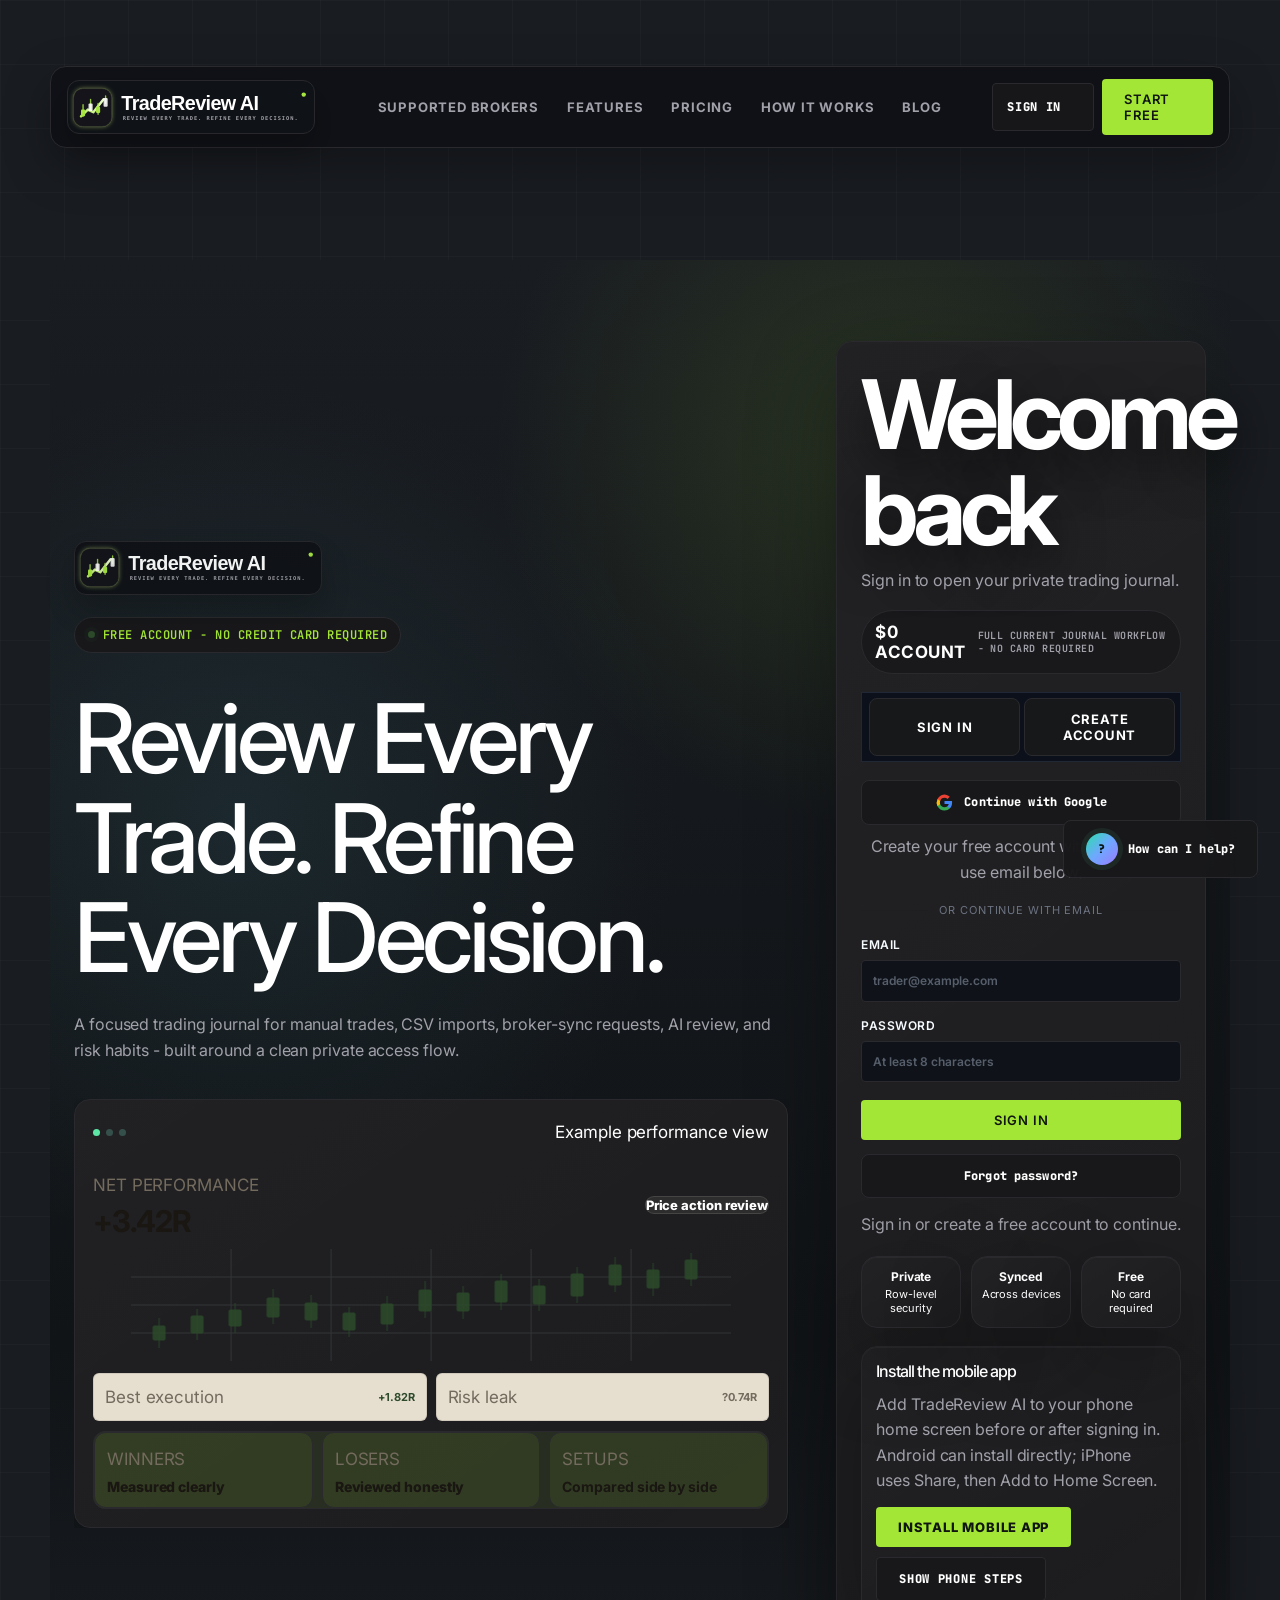
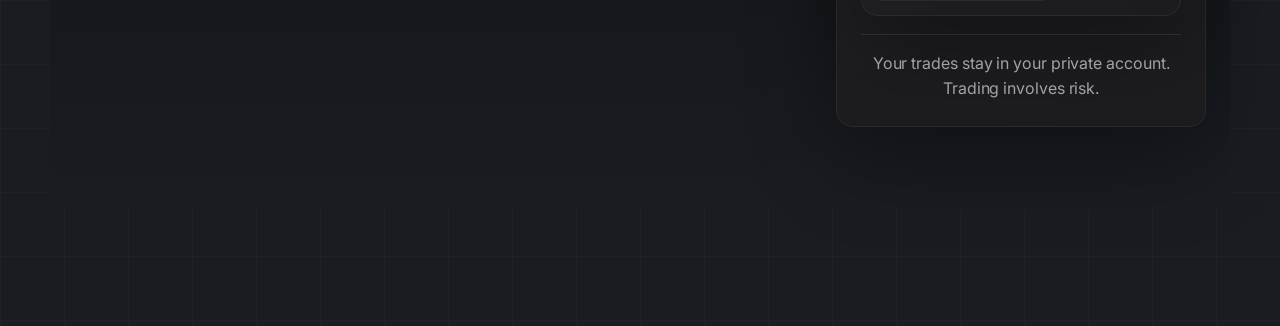
==== commit e29cc2ed: "Remove mixed theme layers from live site" ====
--- a/app/index.html
+++ b/app/index.html
@@ -9648,6 +9648,379 @@
       body.app-ready .dashboard-hero {
         grid-template-columns: 1fr !important;
         min-height: auto !important;
+      }
+    }
+  </style>
+  <style id="aethel-clean-authority-20260730">
+    /*
+      Final clean design authority.
+      This deliberately removes the older blue/purple/teal/beige theme layers and
+      uses only the Aethel MD palette:
+      bg #191C21, surface #18181B, border #2A2A2E, text #FFFFFF/#A1A1AA,
+      accent #A3E635.
+    */
+    :root {
+      --clean-bg: #191C21;
+      --clean-surface: #18181B;
+      --clean-surface-2: #202126;
+      --clean-border: #2A2A2E;
+      --clean-text: #FFFFFF;
+      --clean-muted: #A1A1AA;
+      --clean-green: #A3E635;
+      --clean-danger: #F87171;
+      --clean-radius: 16px;
+      --clean-control: 8px;
+      --clean-font: Inter, ui-sans-serif, system-ui, -apple-system, "Segoe UI", sans-serif;
+      --clean-mono: "JetBrains Mono", "SFMono-Regular", Consolas, monospace;
+    }
+
+    html,
+    body,
+    body.app-ready,
+    body.auth-active {
+      background:
+        radial-gradient(circle at 82% 18%, rgba(163,230,53,.055), transparent 24rem),
+        linear-gradient(rgba(255,255,255,.018) 1px, transparent 1px),
+        linear-gradient(90deg, rgba(255,255,255,.018) 1px, transparent 1px),
+        var(--clean-bg) !important;
+      background-size: auto, 56px 56px, 56px 56px, auto !important;
+      color: var(--clean-text) !important;
+      font-family: var(--clean-font) !important;
+    }
+
+    body::before,
+    body::after,
+    .hero-webgl,
+    .landing-canvas,
+    .market-canvas,
+    .dashboard-hero::before,
+    .dashboard-hero::after,
+    .auth-hero::before,
+    .auth-hero::after,
+    .hero-command-visual,
+    .command-orb,
+    .orbital-system,
+    .scroll-candles,
+    .bull-bear-stage,
+    .animated-chart-bg,
+    [class*="webgl"],
+    [class*="bull"],
+    [class*="bear"] {
+      display: none !important;
+      opacity: 0 !important;
+      visibility: hidden !important;
+      animation: none !important;
+    }
+
+    aside,
+    .sidebar,
+    .app-sidebar,
+    .auth-nav,
+    .topbar,
+    .dashboard-hero,
+    .auth-card,
+    .auth-preview,
+    .card,
+    .panel,
+    .metric-card,
+    .stat-card,
+    .settings-card,
+    .pricing-card,
+    .agent-card,
+    .learning-card,
+    .ai-panel,
+    .csv-panel,
+    .broker-panel,
+    .modal,
+    .drawer,
+    .toast,
+    .help-panel,
+    .owner-console,
+    .symbol-search-modal,
+    .market-finder,
+    .symbol-finder,
+    .capture-card,
+    .review-card,
+    .journal-card,
+    .trade-row,
+    .trade-table,
+    .performance-card {
+      background: linear-gradient(180deg, rgba(32,33,38,.96), rgba(24,24,27,.98)) !important;
+      border: 1px solid var(--clean-border) !important;
+      border-radius: var(--clean-radius) !important;
+      color: var(--clean-text) !important;
+      box-shadow: 0 18px 48px rgba(0,0,0,.28) !important;
+    }
+
+    aside,
+    .sidebar,
+    .app-sidebar {
+      background: #111418 !important;
+      border-right: 1px solid var(--clean-border) !important;
+      border-radius: 0 !important;
+      box-shadow: none !important;
+    }
+
+    .dashboard-hero,
+    .auth-hero {
+      min-height: auto !important;
+      padding: clamp(32px, 5vw, 72px) !important;
+      overflow: hidden !important;
+      display: grid !important;
+      gap: 28px !important;
+      background:
+        radial-gradient(circle at 72% 26%, rgba(163,230,53,.08), transparent 21rem),
+        linear-gradient(180deg, rgba(32,33,38,.96), rgba(24,24,27,.98)) !important;
+      border-color: var(--clean-border) !important;
+    }
+
+    .dashboard-hero .hero-copy,
+    .auth-story,
+    .page-hero,
+    .ai-command-hero,
+    .agent-command-hero {
+      max-width: 860px !important;
+      opacity: 1 !important;
+      transform: none !important;
+      animation: cleanRise .55s cubic-bezier(.22,1,.36,1) both !important;
+    }
+
+    @keyframes cleanRise {
+      from { opacity: 0; transform: translateY(18px); }
+      to { opacity: 1; transform: translateY(0); }
+    }
+
+    h1,
+    .hero-headline,
+    .dashboard-hero .hero-headline,
+    .auth-story h1,
+    .page-title {
+      color: var(--clean-text) !important;
+      font-family: var(--clean-font) !important;
+      font-size: clamp(44px, 7.5vw, 96px) !important;
+      font-weight: 500 !important;
+      line-height: 1.04 !important;
+      letter-spacing: -0.045em !important;
+      text-shadow: none !important;
+      max-width: 920px !important;
+    }
+
+    h2,
+    h3,
+    h4,
+    strong,
+    label,
+    th {
+      color: var(--clean-text) !important;
+      font-family: var(--clean-font) !important;
+      text-shadow: none !important;
+    }
+
+    p,
+    td,
+    small,
+    .muted,
+    .subtitle,
+    .dashboard-hero .subtitle,
+    .auth-story p,
+    .helper,
+    .hint {
+      color: var(--clean-muted) !important;
+      font-family: var(--clean-font) !important;
+      line-height: 1.6 !important;
+      text-shadow: none !important;
+    }
+
+    .eyebrow,
+    .kicker,
+    .page-kicker,
+    .badge,
+    .pill,
+    .status-pill,
+    .lock-badge,
+    .tier-badge,
+    .plan-badge,
+    .metric-label,
+    .section-label,
+    .tag,
+    .chip {
+      background: rgba(163,230,53,.08) !important;
+      border: 1px solid rgba(163,230,53,.18) !important;
+      color: var(--clean-green) !important;
+      border-radius: 9999px !important;
+      font-family: var(--clean-mono) !important;
+      font-size: 12px !important;
+      font-weight: 700 !important;
+      letter-spacing: .04em !important;
+      text-transform: uppercase !important;
+      box-shadow: none !important;
+    }
+
+    button,
+    .button,
+    .btn,
+    .primary,
+    .cta-primary,
+    .nav-start,
+    .start-free,
+    .plan-cta,
+    input[type="button"],
+    input[type="submit"] {
+      background: var(--clean-green) !important;
+      border: 1px solid rgba(163,230,53,.36) !important;
+      border-radius: var(--clean-control) !important;
+      color: #11150F !important;
+      box-shadow: 0 16px 34px rgba(163,230,53,.12) !important;
+      font-family: var(--clean-mono) !important;
+      font-weight: 800 !important;
+      letter-spacing: .01em !important;
+      text-transform: none !important;
+      transition: transform .18s ease, border-color .18s ease, box-shadow .18s ease !important;
+    }
+
+    button:hover,
+    .button:hover,
+    .btn:hover,
+    .primary:hover,
+    .cta-primary:hover {
+      transform: translateY(-1px) !important;
+      box-shadow: 0 20px 42px rgba(163,230,53,.18) !important;
+    }
+
+    .secondary,
+    .btn-secondary,
+    .cta-secondary,
+    .nav-signin,
+    button.secondary,
+    .button.secondary {
+      background: rgba(24,24,27,.95) !important;
+      border: 1px solid var(--clean-border) !important;
+      color: var(--clean-text) !important;
+      box-shadow: none !important;
+    }
+
+    input,
+    select,
+    textarea,
+    .input,
+    .select,
+    .field,
+    [contenteditable="true"] {
+      background: #111418 !important;
+      border: 1px solid var(--clean-border) !important;
+      border-radius: var(--clean-control) !important;
+      color: var(--clean-text) !important;
+      box-shadow: none !important;
+      font-family: var(--clean-font) !important;
+    }
+
+    input:focus,
+    select:focus,
+    textarea:focus {
+      border-color: rgba(163,230,53,.64) !important;
+      outline: 2px solid rgba(163,230,53,.18) !important;
+    }
+
+    a,
+    .link {
+      color: var(--clean-text) !important;
+      text-decoration-color: rgba(163,230,53,.45) !important;
+    }
+
+    a:hover,
+    .link:hover {
+      color: var(--clean-green) !important;
+    }
+
+    .active,
+    .nav-item.active,
+    .sidebar a.active,
+    .selected,
+    .is-active {
+      background: rgba(163,230,53,.10) !important;
+      border-color: rgba(163,230,53,.42) !important;
+      color: var(--clean-text) !important;
+      box-shadow: inset 3px 0 0 var(--clean-green) !important;
+    }
+
+    .brand,
+    .brand-lockup,
+    .app-brand {
+      color: var(--clean-text) !important;
+      gap: 10px !important;
+    }
+
+    .brand span:not(.sr-only),
+    .brand-name,
+    .brand-text {
+      display: none !important;
+    }
+
+    img[src*="tradereview"],
+    .brand-logo-wide-app,
+    .auth-nav-logo,
+    .workspace-logo-lockup,
+    .auth-logo-lockup,
+    .auth-mini-logo {
+      background: #111418 !important;
+      border: 1px solid var(--clean-border) !important;
+      border-radius: 12px !important;
+      box-shadow: 0 16px 32px rgba(0,0,0,.24) !important;
+      object-fit: contain !important;
+      filter: saturate(.92) contrast(1.02) !important;
+    }
+
+    .positive,
+    .profit,
+    .win,
+    .success,
+    [class*="positive"],
+    [class*="success"] {
+      color: var(--clean-green) !important;
+    }
+
+    [class*="lock"],
+    [class*="premium"],
+    [class*="upgrade"] {
+      border-color: rgba(163,230,53,.22) !important;
+      color: var(--clean-green) !important;
+    }
+
+    .negative,
+    .loss,
+    .danger,
+    .error,
+    [class*="negative"],
+    [class*="danger"],
+    [class*="error"] {
+      color: var(--clean-danger) !important;
+    }
+
+    table,
+    thead,
+    tbody,
+    tr,
+    .table-row {
+      background: transparent !important;
+      border-color: var(--clean-border) !important;
+    }
+
+    .performance-curve,
+    canvas,
+    svg {
+      border-color: var(--clean-border) !important;
+    }
+
+    @media (max-width: 900px) {
+      h1,
+      .hero-headline,
+      .dashboard-hero .hero-headline,
+      .auth-story h1 {
+        font-size: clamp(42px, 14vw, 64px) !important;
+      }
+      .dashboard-hero,
+      .auth-hero {
+        padding: 28px !important;
       }
     }
   </style>
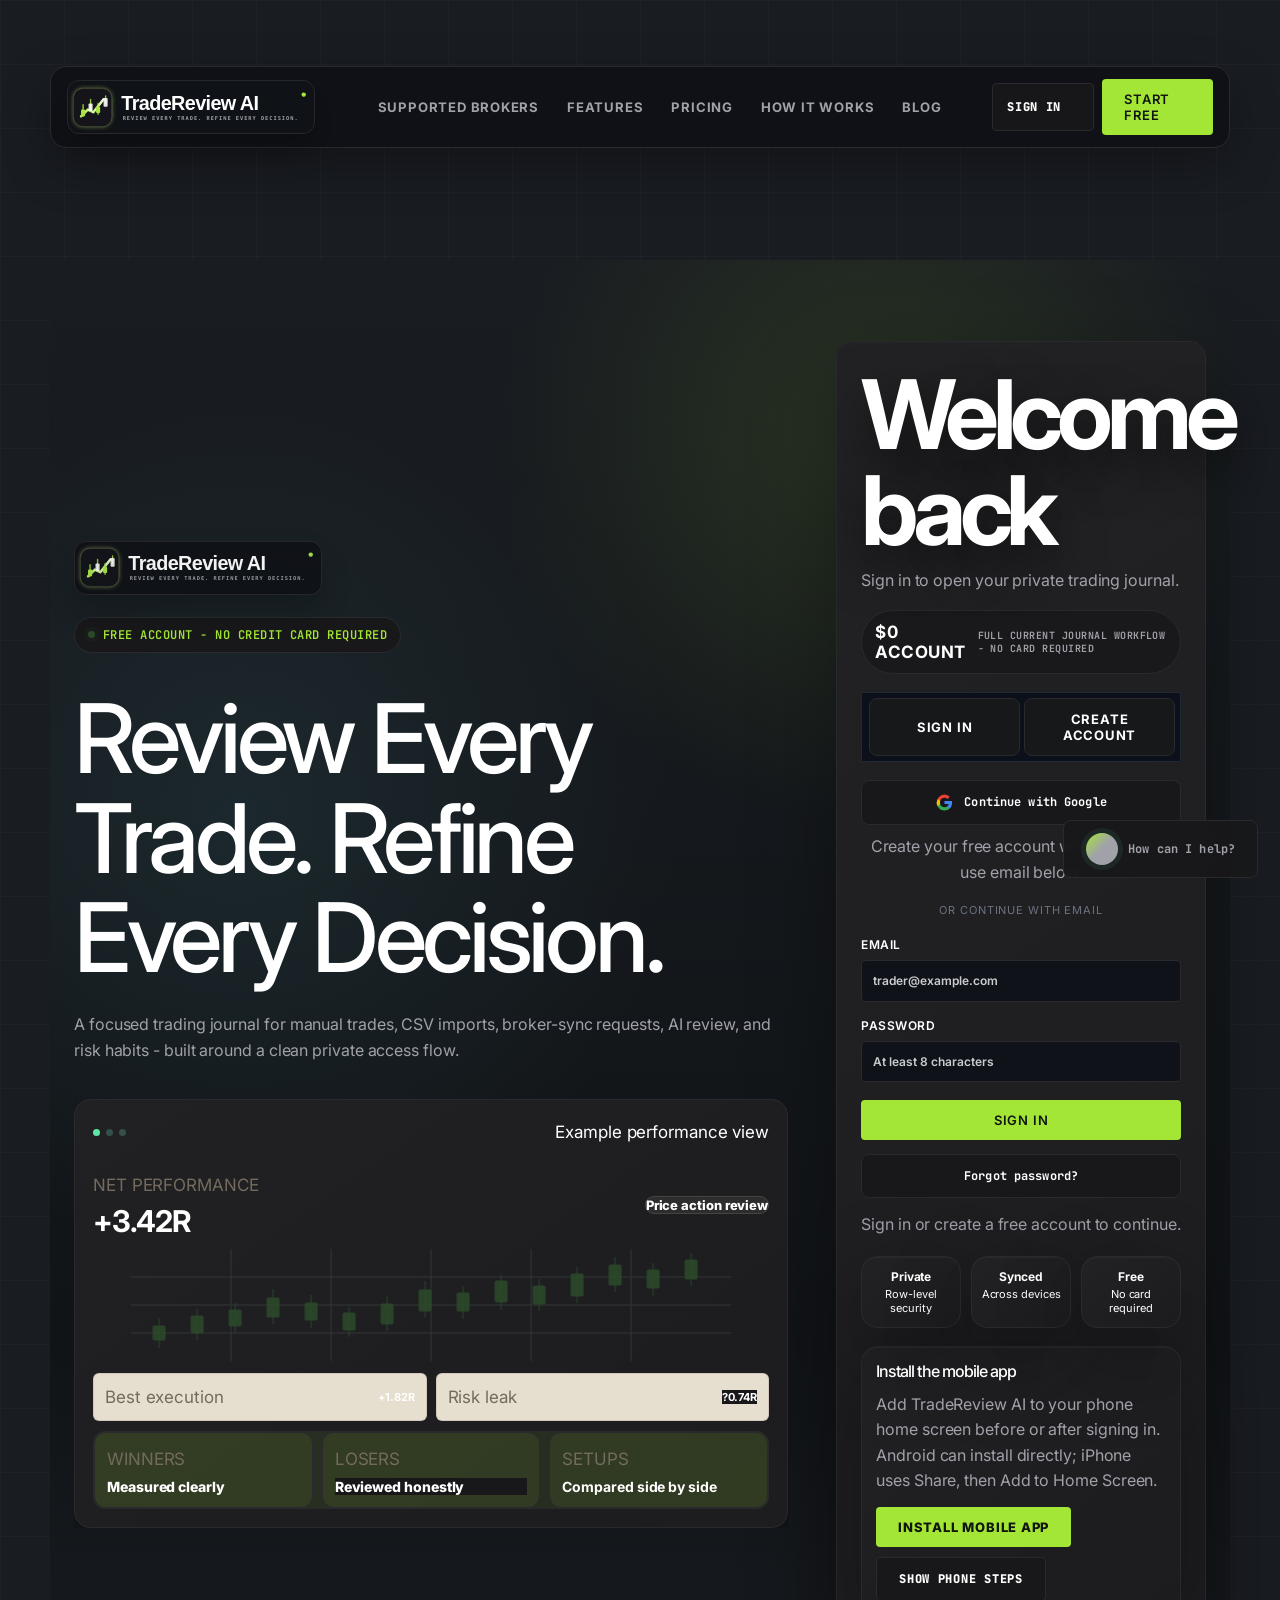
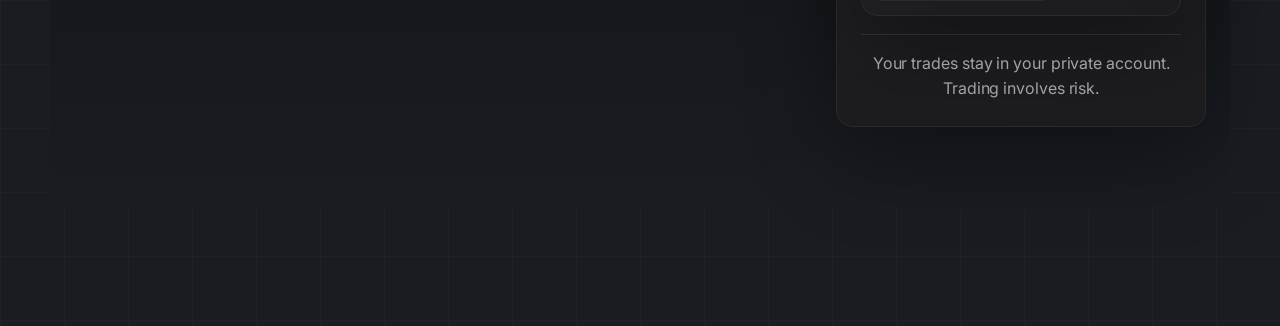
==== commit 8262c92a: "Lock live TradeReview to Aethel palette" ====
--- a/app/index.html
+++ b/app/index.html
@@ -1,4 +1,4 @@
-﻿<!doctype html>
+<!doctype html>
 <html lang="en">
 <head>
   <meta charset="utf-8">
@@ -226,7 +226,7 @@
 
     .app-toast.warn .app-toast-icon { color: #f8d98a; background: rgba(248,217,138,.12); }
     .app-toast.error .app-toast-icon { color: #ff8ca0; background: rgba(255,83,109,.12); }
-    .app-toast.success .app-toast-icon { color: #86efac; background: rgba(134,239,172,.12); }
+    .app-toast.success .app-toast-icon { color: #A3E635; background: rgba(134,239,172,.12); }
 
     .app-toast-title {
       margin: 0 0 3px;
@@ -710,7 +710,7 @@
       place-items: center;
       color: #061018;
       font-weight: 1000;
-      background: linear-gradient(135deg, #18d995, #7fb0ff);
+      background: linear-gradient(135deg, #A3E635, #A1A1AA);
       box-shadow: 0 16px 42px rgba(24,217,149,.22);
     }
 
@@ -752,7 +752,7 @@
       color: #061018;
       font-weight: 900;
       cursor: pointer;
-      background: linear-gradient(135deg, #18d995, #7fb0ff);
+      background: linear-gradient(135deg, #A3E635, #A1A1AA);
     }
 
     .import-chip-row {
@@ -1063,7 +1063,7 @@
       display: inline-flex;
       align-items: center;
       gap: 7px;
-      color: #86efac;
+      color: #A3E635;
       font-size: 10px;
       font-weight: 950;
       letter-spacing: .08em;
@@ -1075,7 +1075,7 @@
       width: 8px;
       height: 8px;
       border-radius: 999px;
-      background: #86efac;
+      background: #A3E635;
       box-shadow: 0 0 18px rgba(134,239,172,.7);
     }
 
@@ -1122,7 +1122,7 @@
       width: 14px;
       height: 14px;
       border-radius: 50%;
-      background: #86efac;
+      background: #A3E635;
       box-shadow: 0 0 20px rgba(134,239,172,.9);
       transform: translate(-50%, -50%);
       animation: capturePacket 3.8s ease-in-out infinite;
@@ -1170,9 +1170,9 @@
     .tv-capture-step:nth-child(2) { animation-delay: .55s; }
     .tv-capture-step:nth-child(3) { animation-delay: 1.1s; }
     .tv-capture-step:nth-child(4) { animation-delay: 1.65s; }
-    .tv-capture-step:nth-child(1) { --step-accent: #18d995; }
-    .tv-capture-step:nth-child(2) { --step-accent: #ff536d; }
-    .tv-capture-step:nth-child(3) { --step-accent: #7fb0ff; }
+    .tv-capture-step:nth-child(1) { --step-accent: #A3E635; }
+    .tv-capture-step:nth-child(2) { --step-accent: #A1A1AA; }
+    .tv-capture-step:nth-child(3) { --step-accent: #A1A1AA; }
     .tv-capture-step:nth-child(4) { --step-accent: #b99bff; }
 
     .tv-capture-step::before {
@@ -1182,13 +1182,13 @@
       width: 34px;
       height: 34px;
       border-radius: 14px;
-      border: 1px solid color-mix(in srgb, var(--step-accent, #7fb0ff) 42%, transparent);
+      border: 1px solid color-mix(in srgb, var(--step-accent, #A1A1AA) 42%, transparent);
       background:
-        radial-gradient(circle at 50% 30%, color-mix(in srgb, var(--step-accent, #7fb0ff) 28%, transparent), transparent 60%),
+        radial-gradient(circle at 50% 30%, color-mix(in srgb, var(--step-accent, #A1A1AA) 28%, transparent), transparent 60%),
         rgba(127,176,255,.10);
       color: #f6fbff;
       font-size: 17px;
-      box-shadow: 0 0 24px color-mix(in srgb, var(--step-accent, #7fb0ff) 28%, transparent), inset 0 1px 0 rgba(255,255,255,.08);
+      box-shadow: 0 0 24px color-mix(in srgb, var(--step-accent, #A1A1AA) 28%, transparent), inset 0 1px 0 rgba(255,255,255,.08);
     }
 
     .tv-capture-step .capture-marker {
@@ -1208,12 +1208,12 @@
     }
 
     .tv-capture-step.entry .capture-marker {
-      color: #18d995;
+      color: #A3E635;
       box-shadow: 0 0 24px rgba(24,217,149,.25);
     }
 
     .tv-capture-step.exit .capture-marker {
-      color: #ff536d;
+      color: #A1A1AA;
       box-shadow: 0 0 24px rgba(255,83,109,.25);
       animation-delay: .4s;
     }
@@ -1273,7 +1273,7 @@
       inset: 0 auto 0 0;
       width: 42%;
       border-radius: inherit;
-      background: linear-gradient(90deg, #18d995, #7fb0ff, #ff536d);
+      background: linear-gradient(90deg, #A3E635, #A1A1AA, #A1A1AA);
       box-shadow: 0 0 24px rgba(127,176,255,.32);
       animation: captureLoaderRun 1.55s ease-in-out infinite;
     }
@@ -1294,8 +1294,8 @@
 
     @keyframes tvCaptureGrid { to { background-position: 34px 34px; } }
     @keyframes capturePacket {
-      0%, 8% { left: 10%; background: #86efac; }
-      30% { left: 37%; background: #7fb0ff; }
+      0%, 8% { left: 10%; background: #A3E635; }
+      30% { left: 37%; background: #A1A1AA; }
       58% { left: 63%; background: #b99bff; }
       86%, 100% { left: 90%; background: #ff7b8e; }
     }
@@ -1398,8 +1398,8 @@
     }
 
     @keyframes capturePacketVertical {
-      0%, 8% { top: 16px; background: #86efac; }
-      30% { top: 34%; background: #7fb0ff; }
+      0%, 8% { top: 16px; background: #A3E635; }
+      30% { top: 34%; background: #A1A1AA; }
       58% { top: 66%; background: #b99bff; }
       86%, 100% { top: calc(100% - 16px); background: #ff7b8e; }
     }
@@ -1871,10 +1871,10 @@
       --line: rgba(168, 185, 236, .14);
       --soft: #081126;
       --paper: #0d1830;
-      --green: #18d995;
-      --red: #ff536d;
-      --blue: #5f86ff;
-      --violet: #9b7cff;
+      --green: #A3E635;
+      --red: #A1A1AA;
+      --blue: #A1A1AA;
+      --violet: #A1A1AA;
       --cyan: #59d9f0;
       --gold: #f2c56d;
       --shadow: 0 22px 60px rgba(0, 0, 0, .28);
@@ -2077,15 +2077,15 @@
     .candle { transform-box: fill-box; transform-origin: center bottom; animation: candleRise .52s cubic-bezier(.2,.8,.2,1) both; }
     .candle:nth-of-type(2n) { animation-delay: .08s; }
     .candle:nth-of-type(3n) { animation-delay: .16s; }
-    .candle.up line, .candle.up rect { stroke: #18d995; fill: #18d995; }
-    .candle.down line, .candle.down rect { stroke: #ff536d; fill: #ff536d; }
+    .candle.up line, .candle.up rect { stroke: #A3E635; fill: #A3E635; }
+    .candle.down line, .candle.down rect { stroke: #A1A1AA; fill: #A1A1AA; }
     @keyframes candleRise { from { opacity: 0; transform: scaleY(.18); } to { opacity: 1; transform: scaleY(1); } }
 
     .preview-trades { display: grid; grid-template-columns: 1fr 1fr; gap: 9px; margin: 4px 0 10px; }
     .preview-trade { display: flex; align-items: center; justify-content: space-between; padding: 9px 11px; border: 1px solid rgba(174,218,204,.09); border-radius: 10px; background: rgba(255,255,255,.022); font-size: 11px; }
     .preview-trade span { color: #718881; }
-    .preview-trade strong.win { color: #18d995; }
-    .preview-trade strong.loss { color: #ff536d; }
+    .preview-trade strong.win { color: #A3E635; }
+    .preview-trade strong.loss { color: #A1A1AA; }
 
     .preview-stats {
       display: grid;
@@ -2141,7 +2141,7 @@
       font-weight: 800;
     }
 
-    .auth-free-badge strong { color: #74b8ff; font-size: 17px; }
+    .auth-free-badge strong { color: #A1A1AA; font-size: 17px; }
     .auth-free-badge span { color: #728982; font-size: 10px; font-weight: 650; }
 
     .auth-tabs {
@@ -2423,7 +2423,7 @@
       border-color: rgba(134,239,172,.24);
       background: linear-gradient(90deg, rgba(134,239,172,.12), rgba(127,176,255,.07));
     }
-    .symbol-row.manual-symbol .symbol-avatar { color: #07101f; background: linear-gradient(135deg, #86efac, #7fb0ff); }
+    .symbol-row.manual-symbol .symbol-avatar { color: #07101f; background: linear-gradient(135deg, #A3E635, #A1A1AA); }
     .symbol-picker-foot {
       padding: 10px 14px 12px;
       border-top: 1px solid rgba(127,176,255,.10);
@@ -2470,9 +2470,9 @@
 
     button { border-color: var(--line); border-radius: 10px; background: #111d38; color: #edf2ff; transition: transform .15s ease, border-color .15s ease, background .15s ease, box-shadow .15s ease; }
     button:hover { filter: none; border-color: rgba(120, 151, 255, .38); transform: translateY(-1px); }
-    button.primary { border-color: transparent; background: linear-gradient(135deg, #5f86ff, #8d68ee); color: #fff; font-weight: 850; box-shadow: 0 13px 30px rgba(91, 113, 238, .24); }
+    button.primary { border-color: transparent; background: linear-gradient(135deg, #A1A1AA, #A1A1AA); color: #fff; font-weight: 850; box-shadow: 0 13px 30px rgba(161, 161, 170, .24); }
     .auth-submit { min-height: 48px; border-radius: 12px; }
-    .auth-link { color: #77dcae; }
+    .auth-link { color: #A3E635; }
     .auth-status { color: #91a7a1; }
     .free-note { border-color: rgba(178, 219, 206, .11); color: #718780; }
 
@@ -2517,7 +2517,7 @@
       font: inherit;
       transition: transform .18s ease, color .18s ease, filter .18s ease;
     }
-    .brand:hover { color: #86efac; transform: translateX(2px); filter: drop-shadow(0 0 18px rgba(134,239,172,.16)); }
+    .brand:hover { color: #A3E635; transform: translateX(2px); filter: drop-shadow(0 0 18px rgba(134,239,172,.16)); }
     .brand .mark { width: 38px; height: 38px; }
     aside .brand { padding-bottom: 24px; }
     aside .brand .brand-logo-wide-app { width: 172px; height: 64px; }
@@ -2638,7 +2638,7 @@
       display: grid;
       place-items: center;
       border-radius: 50%;
-      background: linear-gradient(135deg, #28e0a8, #6ea8ff, #9b7cff);
+      background: linear-gradient(135deg, #A3E635, #A1A1AA, #A1A1AA);
       color: #071410;
       font-weight: 950;
       box-shadow: 0 0 0 5px rgba(92, 231, 167, .08);
@@ -2686,7 +2686,7 @@
     .assistant-actions { display: grid; grid-template-columns: 1fr 1fr; gap: 7px; padding: 0 16px 10px; }
     .assistant-actions button { min-height: 34px; padding: 6px 10px; border-radius: 9px; color: #aebee0; border-color: rgba(142,167,255,.14); font-size: 10px; font-weight: 800; background: rgba(255,255,255,.025); }
     .assistant-actions button:hover { color: #f3f7ff; border-color: rgba(110,168,255,.3); background: rgba(110,168,255,.08); }
-    .agent-support-link { display: block; margin: 0 16px 11px; padding: 10px 12px; border-radius: 9px; color: #061410; background: linear-gradient(135deg, #28e0a8, #6ea8ff); text-align: center; text-decoration: none; font-size: 11px; font-weight: 900; }
+    .agent-support-link { display: block; margin: 0 16px 11px; padding: 10px 12px; border-radius: 9px; color: #061410; background: linear-gradient(135deg, #A3E635, #A1A1AA); text-align: center; text-decoration: none; font-size: 11px; font-weight: 900; }
     .agent-support-link[hidden] { display: none; }
     .agent-support-form {
       display: grid;
@@ -2743,8 +2743,8 @@
       pointer-events: none;
       animation: workspaceAurora 17s ease-in-out infinite alternate;
     }
-    .app::before { top: 5%; left: 18%; background: #5f86ff; }
-    .app::after { right: -8%; bottom: -12%; background: #9b7cff; animation-delay: -8s; animation-direction: alternate-reverse; }
+    .app::before { top: 5%; left: 18%; background: #A1A1AA; }
+    .app::after { right: -8%; bottom: -12%; background: #A1A1AA; animation-delay: -8s; animation-direction: alternate-reverse; }
     .app > aside { z-index: 2; }
     @keyframes workspaceAurora { from { transform: translate3d(-5%, -4%, 0) scale(.86); } to { transform: translate3d(13%, 11%, 0) scale(1.14); } }
 
@@ -2940,17 +2940,17 @@
       backdrop-filter: blur(12px);
     }
     .orb-core b { font-size: 30px; letter-spacing: -.04em; }
-    .orb-core small { margin-top: -5px; color: #86efac; font-size: 9px; font-weight: 950; letter-spacing: .18em; }
+    .orb-core small { margin-top: -5px; color: #A3E635; font-size: 9px; font-weight: 950; letter-spacing: .18em; }
     .node {
       position: absolute;
       width: 10px;
       height: 10px;
       border-radius: 50%;
-      background: #86efac;
+      background: #A3E635;
       box-shadow: 0 0 18px rgba(134,239,172,.85);
     }
     .node-one { right: 26px; top: 82px; }
-    .node-two { left: 42px; bottom: 74px; background: #7fb0ff; box-shadow: 0 0 18px rgba(127,176,255,.85); }
+    .node-two { left: 42px; bottom: 74px; background: #A1A1AA; box-shadow: 0 0 18px rgba(127,176,255,.85); }
     .node-three { right: 72px; bottom: 34px; background: #ff6b83; box-shadow: 0 0 18px rgba(255,83,109,.70); }
     .command-card {
       position: absolute;
@@ -2984,7 +2984,7 @@
       height: 3px;
       margin-top: 11px;
       border-radius: 999px;
-      background: linear-gradient(90deg, #18d995, #7fb0ff, #ff536d);
+      background: linear-gradient(90deg, #A3E635, #A1A1AA, #A1A1AA);
       opacity: .9;
     }
     .command-card-one { right: 49%; top: 18%; }
@@ -3013,13 +3013,13 @@
       align-items: center;
       gap: 9px;
       margin-bottom: 10px;
-      color: #86efac;
+      color: #A3E635;
       font-size: 12px;
       font-weight: 950;
       letter-spacing: .1em;
       text-transform: uppercase;
     }
-    .welcome-line::before { content: ""; width: 9px; height: 9px; border-radius: 999px; background: #86efac; box-shadow: 0 0 22px rgba(134,239,172,.75); }
+    .welcome-line::before { content: ""; width: 9px; height: 9px; border-radius: 999px; background: #A3E635; box-shadow: 0 0 22px rgba(134,239,172,.75); }
     .hero-headline { max-width: 980px; font-size: clamp(44px, 7vw, 86px); line-height: .9; text-shadow: 0 10px 34px rgba(0,0,0,.52); }
     .dashboard-hero .subtitle {
       position: relative;
@@ -3076,7 +3076,7 @@
       inset: auto 12px 10px;
       height: 3px;
       border-radius: 999px;
-      background: linear-gradient(90deg, #18d995, #7fb0ff, #ff536d);
+      background: linear-gradient(90deg, #A3E635, #A1A1AA, #A1A1AA);
       transform-origin: left;
       animation: miniMeter 3.4s ease-in-out infinite alternate;
     }
@@ -3123,7 +3123,7 @@
       margin-left: auto;
       padding: 3px 7px;
       border-radius: 999px;
-      background: linear-gradient(135deg, #86efac, #7fb0ff);
+      background: linear-gradient(135deg, #A3E635, #A1A1AA);
       color: #061410;
       font-size: 8px;
       font-weight: 950;
@@ -3172,7 +3172,7 @@
       padding: 4px 8px;
       border-radius: 999px;
       color: #062014;
-      background: linear-gradient(135deg, #8ff8bf, #6ea8ff);
+      background: linear-gradient(135deg, #8ff8bf, #A1A1AA);
       font-size: 9px;
       font-weight: 1000;
       letter-spacing: .08em;
@@ -3214,7 +3214,7 @@
       border: 1px solid rgba(52,211,153,.24);
       border-radius: 16px;
       background:
-        radial-gradient(circle at 5% 20%, rgba(34,197,94,.16), transparent 28%),
+        radial-gradient(circle at 5% 20%, rgba(163,230,53,.16), transparent 28%),
         radial-gradient(circle at 92% 10%, rgba(108,145,255,.14), transparent 30%),
         linear-gradient(135deg, rgba(7,13,25,.86), rgba(18,28,48,.72));
       box-shadow: inset 0 1px 0 rgba(255,255,255,.06), 0 16px 34px rgba(0,0,0,.16);
@@ -3241,8 +3241,8 @@
       width: 6px;
       height: 6px;
       border-radius: 999px;
-      background: #22c55e;
-      box-shadow: 0 0 13px rgba(34,197,94,.85);
+      background: #A3E635;
+      box-shadow: 0 0 13px rgba(163,230,53,.85);
     }
     .manual-broker-guide button { white-space: nowrap; }
     .manual-broker-setup {
@@ -3281,7 +3281,7 @@
       border: 1px solid rgba(74,222,128,.18);
       border-radius: 18px;
       background:
-        radial-gradient(circle at 13% 18%, rgba(34,197,94,.22), transparent 28%),
+        radial-gradient(circle at 13% 18%, rgba(163,230,53,.22), transparent 28%),
         radial-gradient(circle at 88% 12%, rgba(239,68,68,.18), transparent 28%),
         linear-gradient(135deg, rgba(7,13,25,.96), rgba(18,25,43,.92));
       box-shadow: 0 18px 55px rgba(0,0,0,.28), inset 0 1px 0 rgba(255,255,255,.08);
@@ -3292,7 +3292,7 @@
       inset: 0;
       background:
         linear-gradient(90deg, rgba(74,222,128,.13) 1px, transparent 1px),
-        linear-gradient(0deg, rgba(248,113,113,.08) 1px, transparent 1px);
+        linear-gradient(0deg, rgba(161,161,170,.08) 1px, transparent 1px);
       background-size: 34px 34px;
       mask-image: linear-gradient(90deg, rgba(0,0,0,.7), transparent 78%);
       opacity: .55;
@@ -3311,8 +3311,8 @@
       50% { transform: translateX(14%) rotate(-18deg); opacity: .75; }
     }
     .broker-hero > div, .broker-status { position: relative; z-index: 1; }
-    .broker-kicker { display: inline-flex; align-items: center; gap: 8px; margin-bottom: 8px; color: #86efac; font-size: 10px; font-weight: 950; text-transform: uppercase; letter-spacing: .12em; }
-    .broker-kicker::before { content: ""; width: 8px; height: 8px; border-radius: 999px; background: #22c55e; box-shadow: 0 0 18px rgba(34,197,94,.9); }
+    .broker-kicker { display: inline-flex; align-items: center; gap: 8px; margin-bottom: 8px; color: #A3E635; font-size: 10px; font-weight: 950; text-transform: uppercase; letter-spacing: .12em; }
+    .broker-kicker::before { content: ""; width: 8px; height: 8px; border-radius: 999px; background: #A3E635; box-shadow: 0 0 18px rgba(163,230,53,.9); }
     .broker-hero h3 { margin: 0 0 7px; color: #f8fbff; font-size: 22px; letter-spacing: -.03em; }
     .broker-hero p { margin: 0; max-width: 660px; color: #a8b6d1; font-size: 13px; line-height: 1.6; }
     .broker-status {
@@ -3350,7 +3350,7 @@
       background: rgba(2,6,23,.42);
       backdrop-filter: blur(10px);
     }
-    .broker-flow-step span { display: inline-flex; align-items: center; justify-content: center; width: 23px; height: 23px; border-radius: 999px; margin-bottom: 9px; color: #061018; background: linear-gradient(135deg, #86efac, #f87171); font-size: 11px; font-weight: 1000; }
+    .broker-flow-step span { display: inline-flex; align-items: center; justify-content: center; width: 23px; height: 23px; border-radius: 999px; margin-bottom: 9px; color: #061018; background: linear-gradient(135deg, #A3E635, #A1A1AA); font-size: 11px; font-weight: 1000; }
     .broker-flow-step strong { display: block; color: #eef5ff; font-size: 12px; margin-bottom: 4px; }
     .broker-flow-step small { display: block; color: #8292ad; font-size: 11px; line-height: 1.45; }
     .broker-controls {
@@ -3376,7 +3376,7 @@
       font-weight: 760;
       transition: transform .16s ease, border-color .16s ease, background .16s ease;
     }
-    .sync-option:hover { transform: translateY(-1px); border-color: rgba(74,222,128,.28); background: rgba(34,197,94,.055); }
+    .sync-option:hover { transform: translateY(-1px); border-color: rgba(74,222,128,.28); background: rgba(163,230,53,.055); }
     .sync-option input { width: 16px; height: 16px; min-height: 0; accent-color: #6c91ff; }
     .connection-actions { display: flex; flex-wrap: wrap; gap: 10px; }
     .connection-note {
@@ -3397,7 +3397,7 @@
       align-items: center;
       border-color: rgba(74,222,128,.26);
       background:
-        radial-gradient(circle at 12% 50%, rgba(34,197,94,.18), transparent 30%),
+        radial-gradient(circle at 12% 50%, rgba(163,230,53,.18), transparent 30%),
         radial-gradient(circle at 88% 40%, rgba(239,68,68,.13), transparent 32%),
         rgba(8,13,24,.72);
       box-shadow: inset 0 1px 0 rgba(255,255,255,.06), 0 16px 35px rgba(0,0,0,.18);
@@ -3420,9 +3420,9 @@
       width: 42px;
       height: 42px;
       border-radius: 50%;
-      background: conic-gradient(from 0deg, #22c55e, #86efac, #ef4444, #22c55e);
+      background: conic-gradient(from 0deg, #A3E635, #A3E635, #A1A1AA, #A3E635);
       animation: orbSpin 1.15s linear infinite;
-      box-shadow: 0 0 28px rgba(34,197,94,.34);
+      box-shadow: 0 0 28px rgba(163,230,53,.34);
     }
     .connection-orb::after {
       content: "";
@@ -3448,7 +3448,7 @@
       width: 46%;
       height: 100%;
       border-radius: inherit;
-      background: linear-gradient(90deg, #22c55e, #f87171, #22c55e);
+      background: linear-gradient(90deg, #A3E635, #A1A1AA, #A3E635);
       animation: meterMove 1.45s ease-in-out infinite;
     }
     @keyframes meterMove {
@@ -3474,12 +3474,12 @@
       width: 6px;
       height: 6px;
       border-radius: 999px;
-      background: #22c55e;
-      box-shadow: 0 0 12px rgba(34,197,94,.9);
+      background: #A3E635;
+      box-shadow: 0 0 12px rgba(163,230,53,.9);
       animation: stageBlink 1.2s ease-in-out infinite;
     }
     .connection-stages em:nth-child(2)::before { animation-delay: .25s; }
-    .connection-stages em:nth-child(3)::before { animation-delay: .5s; background: #f87171; box-shadow: 0 0 12px rgba(248,113,113,.85); }
+    .connection-stages em:nth-child(3)::before { animation-delay: .5s; background: #A1A1AA; box-shadow: 0 0 12px rgba(161,161,170,.85); }
     @keyframes stageBlink { 0%, 100% { opacity: .35; transform: scale(.78); } 50% { opacity: 1; transform: scale(1.08); } }
     .connection-note strong { color: #f2d394; }
     .broker-provider-note {
@@ -3512,8 +3512,8 @@
       font-size: 11px;
       font-weight: 850;
     }
-    .broker-live-pill.up i { background: #22c55e; }
-    .broker-live-pill.down i { background: #ef4444; }
+    .broker-live-pill.up i { background: #A3E635; }
+    .broker-live-pill.down i { background: #A1A1AA; }
     .broker-live-pill i { width: 7px; height: 18px; border-radius: 999px; box-shadow: 0 0 14px currentColor; animation: brokerPulse 2.8s ease-in-out infinite; }
     @keyframes brokerPulse { 0%, 100% { transform: scaleY(.72); opacity: .7; } 50% { transform: scaleY(1.18); opacity: 1; } }
     @media (max-width: 620px) {
@@ -3593,7 +3593,7 @@
       border-radius: 22px;
       background:
         radial-gradient(circle at 12% 18%, rgba(95,134,255,.22), transparent 28%),
-        radial-gradient(circle at 88% 30%, rgba(34,197,94,.16), transparent 30%),
+        radial-gradient(circle at 88% 30%, rgba(163,230,53,.16), transparent 30%),
         radial-gradient(circle at 55% 110%, rgba(239,68,68,.13), transparent 34%),
         linear-gradient(135deg, rgba(8,13,28,.98), rgba(15,23,42,.94));
       box-shadow: 0 24px 70px rgba(0,0,0,.32), inset 0 1px 0 rgba(255,255,255,.08);
@@ -3604,7 +3604,7 @@
       inset: 0;
       background:
         linear-gradient(90deg, rgba(125,161,255,.12) 1px, transparent 1px),
-        linear-gradient(0deg, rgba(34,197,94,.07) 1px, transparent 1px);
+        linear-gradient(0deg, rgba(163,230,53,.07) 1px, transparent 1px);
       background-size: 38px 38px;
       mask-image: radial-gradient(circle at 20% 40%, #000, transparent 72%);
       opacity: .75;
@@ -3612,11 +3612,11 @@
     .ai-command-copy, .ai-orbit-card { position: relative; z-index: 1; }
     .ai-command-copy h2 { margin: 0 0 9px; color: #f8fbff; font-size: clamp(28px, 4vw, 48px); line-height: .95; letter-spacing: -.055em; }
     .ai-command-copy p { margin: 0; max-width: 720px; color: #aebbd3; line-height: 1.62; }
-    .ai-command-kicker { display: inline-flex; align-items: center; gap: 8px; margin-bottom: 12px; color: #86efac; font-size: 10px; font-weight: 950; letter-spacing: .12em; text-transform: uppercase; }
-    .ai-command-kicker::before { content: ""; width: 8px; height: 8px; border-radius: 999px; background: #86efac; box-shadow: 0 0 18px rgba(134,239,172,.8); }
+    .ai-command-kicker { display: inline-flex; align-items: center; gap: 8px; margin-bottom: 12px; color: #A3E635; font-size: 10px; font-weight: 950; letter-spacing: .12em; text-transform: uppercase; }
+    .ai-command-kicker::before { content: ""; width: 8px; height: 8px; border-radius: 999px; background: #A3E635; box-shadow: 0 0 18px rgba(134,239,172,.8); }
     .ai-mode-pills { display: flex; flex-wrap: wrap; gap: 8px; margin-top: 16px; }
     .ai-mode-pills span { display: inline-flex; align-items: center; gap: 7px; padding: 8px 10px; border-radius: 999px; color: #d7e3f8; background: rgba(255,255,255,.055); border: 1px solid rgba(148,163,184,.12); font-size: 11px; font-weight: 850; }
-    .ai-mode-pills i { width: 7px; height: 7px; border-radius: 999px; background: #22c55e; box-shadow: 0 0 12px currentColor; }
+    .ai-mode-pills i { width: 7px; height: 7px; border-radius: 999px; background: #A3E635; box-shadow: 0 0 12px currentColor; }
     .ai-orbit-card {
       min-height: 260px;
       display: grid;
@@ -3641,7 +3641,7 @@
       border: 1px dashed rgba(134,239,172,.22);
       border-radius: 50%;
     }
-    .ai-orbit::after { inset: 33%; border-color: rgba(248,113,113,.22); animation: aiOrbitSpin 9s linear infinite reverse; }
+    .ai-orbit::after { inset: 33%; border-color: rgba(161,161,170,.22); animation: aiOrbitSpin 9s linear infinite reverse; }
     .ai-core {
       position: absolute;
       inset: 34%;
@@ -3649,7 +3649,7 @@
       place-items: center;
       border-radius: 50%;
       color: #061018;
-      background: linear-gradient(135deg, #86efac, #8fb1ff);
+      background: linear-gradient(135deg, #A3E635, #8fb1ff);
       font-weight: 1000;
       box-shadow: 0 0 40px rgba(125,161,255,.34);
       animation: aiCorePulse 2.4s ease-in-out infinite;
@@ -3791,7 +3791,7 @@
     .ai-work-card:nth-child(3) { left: 11%; bottom: 26px; animation-delay: 1.4s; }
     .ai-work-card:nth-child(4) { right: 11%; bottom: 18px; animation-delay: 2.1s; }
     @keyframes aiFloatCard { 0%, 100% { transform: translateY(0); } 50% { transform: translateY(-8px); } }
-    .ai-work-card small { color: #86efac; font-size: 10px; font-weight: 950; letter-spacing: .12em; text-transform: uppercase; }
+    .ai-work-card small { color: #A3E635; font-size: 10px; font-weight: 950; letter-spacing: .12em; text-transform: uppercase; }
     .ai-work-card strong { display: block; margin: 7px 0 6px; color: #f8fbff; font-size: 15px; }
     .ai-work-card span { color: #9fb0ca; font-size: 12px; line-height: 1.45; }
     .ai-work-progress {
@@ -3806,7 +3806,7 @@
       height: 100%;
       width: 62%;
       border-radius: inherit;
-      background: linear-gradient(90deg, #86efac, #69c7ff, #8d7bff);
+      background: linear-gradient(90deg, #A3E635, #69c7ff, #8d7bff);
       animation: aiProgress 2.8s ease-in-out infinite;
     }
     @keyframes aiProgress { 0%, 100% { transform: translateX(-25%); } 50% { transform: translateX(35%); } }
@@ -3824,10 +3824,10 @@
     .ai-lesson-card:hover, .ai-lesson-card.active {
       transform: translateY(-2px);
       border-color: rgba(134,239,172,.34);
-      background: rgba(34,197,94,.075);
+      background: rgba(163,230,53,.075);
       box-shadow: 0 16px 38px rgba(0,0,0,.18);
     }
-    .ai-lesson-card span { display: inline-flex; margin-bottom: 9px; padding: 5px 8px; border-radius: 999px; color: #061018; background: #86efac; font-size: 10px; font-weight: 950; text-transform: uppercase; letter-spacing: .07em; }
+    .ai-lesson-card span { display: inline-flex; margin-bottom: 9px; padding: 5px 8px; border-radius: 999px; color: #061018; background: #A3E635; font-size: 10px; font-weight: 950; text-transform: uppercase; letter-spacing: .07em; }
     .ai-lesson-card h4 { margin: 0 0 6px; color: #eff6ff; font-size: 14px; }
     .ai-lesson-card p { margin: 0; color: #96a7c0; font-size: 12px; line-height: 1.5; }
     .tutorial-stage {
@@ -3837,7 +3837,7 @@
       border: 1px solid rgba(148,163,184,.12);
       border-radius: 18px;
       background:
-        radial-gradient(circle at 18% 12%, rgba(34,197,94,.18), transparent 28%),
+        radial-gradient(circle at 18% 12%, rgba(163,230,53,.18), transparent 28%),
         radial-gradient(circle at 85% 20%, rgba(95,134,255,.18), transparent 30%),
         linear-gradient(135deg, rgba(2,6,23,.82), rgba(15,23,42,.64));
     }
@@ -3867,15 +3867,15 @@
     }
     .tutorial-menu { display: grid; gap: 8px; align-content: start; padding: 12px; border-radius: 13px; background: rgba(255,255,255,.035); }
     .tutorial-menu span { height: 10px; border-radius: 999px; background: rgba(148,163,184,.18); }
-    .tutorial-menu span.active { background: linear-gradient(90deg, #86efac, #8fb1ff); box-shadow: 0 0 18px rgba(134,239,172,.28); }
+    .tutorial-menu span.active { background: linear-gradient(90deg, #A3E635, #8fb1ff); box-shadow: 0 0 18px rgba(134,239,172,.28); }
     .tutorial-screen { display: grid; gap: 10px; align-content: start; padding: 14px; border-radius: 13px; background: rgba(15,23,42,.62); }
     .tutorial-screen h4 { margin: 0; color: #f8fbff; font-size: 18px; }
     .tutorial-screen p { margin: 0; color: #a8b6d1; font-size: 12px; line-height: 1.55; }
     .tutorial-bars { display: grid; gap: 7px; margin-top: 4px; }
     .tutorial-bars i { display: block; height: 9px; border-radius: 999px; background: rgba(148,163,184,.18); }
-    .tutorial-bars i:nth-child(1) { width: 88%; background: rgba(34,197,94,.34); }
+    .tutorial-bars i:nth-child(1) { width: 88%; background: rgba(163,230,53,.34); }
     .tutorial-bars i:nth-child(2) { width: 62%; background: rgba(95,134,255,.34); }
-    .tutorial-bars i:nth-child(3) { width: 74%; background: rgba(248,113,113,.26); }
+    .tutorial-bars i:nth-child(3) { width: 74%; background: rgba(161,161,170,.26); }
     .tutorial-actions { display: flex; flex-wrap: wrap; gap: 10px; }
     .ai-builder { display: grid; gap: 12px; }
     .ai-builder textarea { min-height: 96px; resize: vertical; }
@@ -3916,7 +3916,7 @@
     .ai-pane { display: none; }
     .ai-pane.active { display: grid; gap: 18px; }
     .ai-mode-nav { display: flex; flex-wrap: wrap; gap: 10px; margin: 16px 0 0; }
-    .ai-mode-nav button.active { border-color: rgba(134,239,172,.42); color: #061410; background: #86efac; }
+    .ai-mode-nav button.active { border-color: rgba(134,239,172,.42); color: #061410; background: #A3E635; }
     .ai-page-hero {
       position: relative;
       overflow: hidden;
@@ -3976,7 +3976,7 @@
       height: 36px;
       border-radius: 12px;
       color: #061410;
-      background: linear-gradient(135deg, #86efac, #7fb0ff);
+      background: linear-gradient(135deg, #A3E635, #A1A1AA);
       box-shadow: 0 10px 26px rgba(105,199,255,.18);
     }
     .learning-step strong { display: block; color: #f8fbff; margin-bottom: 4px; }
@@ -4009,7 +4009,7 @@
       padding: 5px 8px;
       border-radius: 999px;
       color: #061410;
-      background: linear-gradient(135deg, #86efac, #69c7ff);
+      background: linear-gradient(135deg, #A3E635, #69c7ff);
       font-size: 10px;
       font-weight: 950;
       letter-spacing: .08em;
@@ -4082,7 +4082,7 @@
       width: 7px;
       height: 7px;
       border-radius: 999px;
-      background: #86efac;
+      background: #A3E635;
       box-shadow: 0 0 14px rgba(134,239,172,.7);
     }
     .agent-monitor-stage {
@@ -4107,7 +4107,7 @@
       place-items: center;
       color: #061410;
       font-weight: 1000;
-      background: linear-gradient(135deg, #86efac, #69c7ff 58%, #8d7bff);
+      background: linear-gradient(135deg, #A3E635, #69c7ff 58%, #8d7bff);
       box-shadow: 0 0 65px rgba(105,199,255,.28);
       animation: agentCoreBreath 2.8s ease-in-out infinite;
     }
@@ -4151,13 +4151,13 @@
     .agent-monitor-lane i {
       height: 6px;
       border-radius: 999px;
-      background: linear-gradient(90deg, #86efac, #69c7ff, #ff5f87);
+      background: linear-gradient(90deg, #A3E635, #69c7ff, #ff5f87);
       transform-origin: left;
       animation: agentSignal 2.6s ease-in-out infinite;
     }
     .agent-monitor-lane em {
       font-style: normal;
-      color: #86efac;
+      color: #A3E635;
       font-size: 10px;
       font-weight: 950;
       letter-spacing: .08em;
@@ -4216,7 +4216,7 @@
       width: 9px;
       height: 9px;
       border-radius: 999px;
-      background: #86efac;
+      background: #A3E635;
       box-shadow: 0 0 18px rgba(134,239,172,.7);
     }
     .agent-signal.warn::before { background: #ff5f87; box-shadow: 0 0 18px rgba(255,95,135,.7); }
@@ -4229,7 +4229,7 @@
       padding: 8px 10px;
       border-radius: 999px;
       border: 1px solid rgba(134,239,172,.18);
-      color: #86efac;
+      color: #A3E635;
       background: rgba(134,239,172,.06);
       font-size: 11px;
       font-weight: 900;
@@ -4240,21 +4240,21 @@
       width: 8px;
       height: 8px;
       border-radius: 999px;
-      background: #86efac;
+      background: #A3E635;
       box-shadow: 0 0 16px rgba(134,239,172,.8);
       animation: agentBlink 1.35s ease-in-out infinite;
     }
     @keyframes agentBlink { 0%, 100% { opacity: .35; transform: scale(.8); } 50% { opacity: 1; transform: scale(1.2); } }
     .learning-ocean { display: grid; grid-template-columns: repeat(4, minmax(0, 1fr)); gap: 12px; }
     .learning-module { padding: 18px; border: 1px solid rgba(148,163,184,.13); border-radius: 18px; background: linear-gradient(150deg, rgba(14,25,52,.94), rgba(7,13,30,.98)); }
-    .learning-module span { color: #86efac; font-size: 10px; font-weight: 950; letter-spacing: .1em; text-transform: uppercase; }
+    .learning-module span { color: #A3E635; font-size: 10px; font-weight: 950; letter-spacing: .1em; text-transform: uppercase; }
     .learning-module h4 { margin: 10px 0 8px; color: #f3f8ff; font-size: 16px; }
     .learning-module p { margin: 0; color: #9fb0ca; font-size: 12px; line-height: 1.55; }
     .resource-grid { display: grid; grid-template-columns: repeat(3, minmax(0, 1fr)); gap: 12px; }
     .resource-card { padding: 16px; border: 1px solid rgba(148,163,184,.13); border-radius: 16px; background: rgba(255,255,255,.025); }
     .resource-card b { display: block; color: #eff6ff; margin-bottom: 6px; }
     .resource-card p { margin: 0 0 12px; color: #94a3b8; font-size: 12px; line-height: 1.55; }
-    .resource-card a { color: #86efac; font-weight: 850; font-size: 12px; text-decoration: none; }
+    .resource-card a { color: #A3E635; font-weight: 850; font-size: 12px; text-decoration: none; }
     .ai-question-box { display: grid; grid-template-columns: 1fr auto; gap: 10px; }
     .ai-question-box input { min-height: 46px; }
     .trade-lab-grid { display: grid; grid-template-columns: .85fr 1.15fr; gap: 16px; }
@@ -4264,7 +4264,7 @@
     .agent-lab-card, .billing-card { position: relative; min-height: 260px; padding: 20px; border: 1px solid rgba(148,163,184,.13); border-radius: 19px; background: linear-gradient(155deg, rgba(17,28,52,.97), rgba(8,16,32,.99)); overflow: hidden; }
     .agent-lab-card::before, .billing-card::before { content: ""; position: absolute; inset: auto -25% -55% 45%; height: 100%; background: rgba(134,239,172,.08); transform: rotate(-18deg); }
     .agent-lab-card > *, .billing-card > * { position: relative; z-index: 1; }
-    .agent-lab-card small, .billing-card small { color: #86efac; font-size: 10px; font-weight: 950; letter-spacing: .1em; text-transform: uppercase; }
+    .agent-lab-card small, .billing-card small { color: #A3E635; font-size: 10px; font-weight: 950; letter-spacing: .1em; text-transform: uppercase; }
     .agent-lab-card h3, .billing-card h3 { margin: 12px 0 8px; color: #f8fbff; font-size: 20px; letter-spacing: -.03em; }
     .agent-lab-card p, .billing-card p { color: #9fb0ca; font-size: 12px; line-height: 1.6; }
     .agent-lab-card textarea { min-height: 92px; }
@@ -4272,16 +4272,16 @@
     .billing-price { margin: 14px 0; color: #f8fbff; font-size: 38px; font-weight: 950; letter-spacing: -.06em; }
     .billing-price span { color: #94a3b8; font-size: 13px; font-weight: 700; letter-spacing: 0; }
     .billing-list { display: grid; gap: 9px; margin: 16px 0; padding: 0; list-style: none; color: #aab8d0; font-size: 12px; line-height: 1.45; }
-    .billing-list li::before { content: "? "; color: #86efac; font-weight: 950; }
+    .billing-list li::before { content: "? "; color: #A3E635; font-weight: 950; }
     .checkout-note { margin-top: 12px; color: #94a3b8; font-size: 12px; line-height: 1.55; }
     .settings-tabs { display: flex; flex-wrap: wrap; gap: 8px; margin: 18px 0; }
     .settings-tabs button { min-height: 38px; padding: 0 13px; border-radius: 999px; color: #91a7bf; font-size: 12px; font-weight: 850; }
-    .settings-tabs button.active { color: #061410; background: #86efac; border-color: transparent; }
+    .settings-tabs button.active { color: #061410; background: #A3E635; border-color: transparent; }
     .settings-pane { display: none; }
     .settings-pane.active { display: block; }
     .settings-stack { display: grid; gap: 16px; }
     .settings-status { min-height: 22px; color: #8ea4bd; font-size: 12px; line-height: 1.5; }
-    .settings-status.good { color: #86efac; }
+    .settings-status.good { color: #A3E635; }
     .settings-status.warn { color: #f2d394; }
     .account-overview-list {
       gap: 10px;
@@ -4374,7 +4374,7 @@
     .onboarding-brand strong { font-size: 15px; }
     .onboarding-brand span { color: #8091af; font-size: 10px; font-weight: 800; letter-spacing: .07em; text-transform: uppercase; }
     .onboarding-progress { height: 4px; margin-top: 18px; overflow: hidden; border-radius: 999px; background: rgba(255,255,255,.06); }
-    .onboarding-progress i { display: block; width: 33.333%; height: 100%; border-radius: inherit; background: linear-gradient(90deg, #5f86ff, #a174ff); box-shadow: 0 0 18px rgba(113,137,255,.42); transition: width .3s ease; }
+    .onboarding-progress i { display: block; width: 33.333%; height: 100%; border-radius: inherit; background: linear-gradient(90deg, #A1A1AA, #A1A1AA); box-shadow: 0 0 18px rgba(161,161,170,.42); transition: width .3s ease; }
     .onboarding-body { padding: clamp(24px, 5vw, 42px); }
     .onboarding-kicker { color: #78a7ff; font-size: 10px; font-weight: 900; letter-spacing: .1em; text-transform: uppercase; }
     .onboarding-step { display: none; }
@@ -6245,11 +6245,11 @@
       --line: rgba(155, 177, 214, .16) !important;
       --soft: rgba(13, 23, 46, .82) !important;
       --paper: rgba(12, 21, 41, .82) !important;
-      --green: #2df0a6 !important;
+      --green: #A3E635 !important;
       --red: #ff5571 !important;
-      --blue: #73a7ff !important;
+      --blue: #A1A1AA !important;
       --gold: #f6c96f !important;
-      --violet: #9b7cff !important;
+      --violet: #A1A1AA !important;
       --navy-0: #050814 !important;
       --navy-1: #071022 !important;
       --navy-2: #0c1730 !important;
@@ -6627,7 +6627,7 @@
     #startBrokerSyncSetup {
       color: #04101f !important;
       border-color: rgba(45,240,166,.54) !important;
-      background: linear-gradient(135deg, #2df0a6 0%, #73a7ff 58%, #9b7cff 100%) !important;
+      background: linear-gradient(135deg, #A3E635 0%, #A1A1AA 58%, #A1A1AA 100%) !important;
       box-shadow: 0 18px 44px rgba(45,240,166,.18), 0 12px 34px rgba(115,167,255,.12) !important;
       font-weight: 900 !important;
     }
@@ -6695,7 +6695,7 @@
       max-width: 760px !important;
       color: #d0d9e8 !important;
       background: linear-gradient(90deg, rgba(5,10,24,.82), rgba(5,10,24,.42), transparent) !important;
-      border-left: 3px solid #2df0a6 !important;
+      border-left: 3px solid #A3E635 !important;
       box-shadow: none !important;
     }
 
@@ -6714,13 +6714,13 @@
 
     .bar-fill,
     .progress-fill {
-      background: linear-gradient(90deg, #2df0a6, #73a7ff, #ff5571) !important;
+      background: linear-gradient(90deg, #A3E635, #A1A1AA, #ff5571) !important;
     }
 
     .help-toggle,
     .assistant-launch {
       color: #06101f !important;
-      background: linear-gradient(135deg, #2df0a6, #73a7ff) !important;
+      background: linear-gradient(135deg, #A3E635, #A1A1AA) !important;
       box-shadow: 0 18px 50px rgba(45,240,166,.22) !important;
     }
 
@@ -7400,7 +7400,7 @@
       --ae-lime: #A3E635;
       --ae-lime-2: #4ADE80;
       --ae-cyan: #67E8F9;
-      --ae-red: #FB7185;
+      --ae-red: #A1A1AA;
       --ae-border: #2A2A2E;
       --ae-border-soft: rgba(255,255,255,.09);
       --ae-radius-card: 16px;
@@ -8612,7 +8612,7 @@
     .loss,
     .error,
     [class*="negative"] {
-      color: #F87171 !important;
+      color: #A1A1AA !important;
     }
 
     .gradient-bar,
@@ -8913,7 +8913,7 @@
     .gradient-bar, .risk-bar, .progress, .mini-progress {
       background: var(--aethel-lime) !important;
     }
-    .negative, .loss, .error, [class*="negative"] { color: #F87171 !important; }
+    .negative, .loss, .error, [class*="negative"] { color: #A1A1AA !important; }
     .positive, .profit, .win, .success, [class*="positive"] { color: var(--aethel-lime) !important; }
 
     .agent-command-hero, .ai-command-hero, .ai-page-hero {
@@ -8971,7 +8971,7 @@
       --lock-text: #FFFFFF;
       --lock-muted: #A1A1AA;
       --lock-border: #2A2A2E;
-      --lock-danger: #F87171;
+      --lock-danger: #A1A1AA;
       --lock-radius-card: 16px;
       --lock-radius-control: 8px;
       --lock-font: Inter, ui-sans-serif, system-ui, -apple-system, "Segoe UI", sans-serif;
@@ -9641,7 +9641,7 @@
     body.app-ready .risk-bad,
     body.app-ready .negative,
     body.app-ready .error {
-      color: #F87171 !important;
+      color: #A1A1AA !important;
     }
 
     @media (max-width: 980px) {
@@ -9662,12 +9662,12 @@
     :root {
       --clean-bg: #191C21;
       --clean-surface: #18181B;
-      --clean-surface-2: #202126;
+      --clean-surface-2: #18181B;
       --clean-border: #2A2A2E;
       --clean-text: #FFFFFF;
       --clean-muted: #A1A1AA;
       --clean-green: #A3E635;
-      --clean-danger: #F87171;
+      --clean-danger: #A1A1AA;
       --clean-radius: 16px;
       --clean-control: 8px;
       --clean-font: Inter, ui-sans-serif, system-ui, -apple-system, "Segoe UI", sans-serif;
@@ -10022,6 +10022,460 @@
       .auth-hero {
         padding: 28px !important;
       }
+    }
+  </style>
+  <style id="aethel-md-palette-authority-20260730">
+    /*
+      Absolute palette authority from the supplied Aethel MD.
+      Allowed colors only: #A3E635, #191C21, #18181B, #2A2A2E, #FFFFFF, #A1A1AA.
+    */
+    :root {
+      --aethel-green: #A3E635 !important;
+      --aethel-bg: #191C21 !important;
+      --aethel-surface: #18181B !important;
+      --aethel-border: #2A2A2E !important;
+      --aethel-text: #FFFFFF !important;
+      --aethel-muted: #A1A1AA !important;
+      --aethel-card-radius: 16px !important;
+      --aethel-control-radius: 8px !important;
+      --aethel-font: Inter, ui-sans-serif, system-ui, -apple-system, "Segoe UI", sans-serif !important;
+      --aethel-mono: "JetBrains Mono", "SFMono-Regular", Consolas, monospace !important;
+      --primary: #A3E635 !important;
+      --accent: #A3E635 !important;
+      --green: #A3E635 !important;
+      --lime: #A3E635 !important;
+      --success: #A3E635 !important;
+      --danger: #A1A1AA !important;
+      --red: #A1A1AA !important;
+      --loss: #A1A1AA !important;
+      --warning: #A1A1AA !important;
+      --blue: #A1A1AA !important;
+      --cyan: #A1A1AA !important;
+      --purple: #A1A1AA !important;
+      --lock-danger: #A1A1AA !important;
+      --ae-cyan: #A1A1AA !important;
+      --ae-red: #A1A1AA !important;
+      --clean-danger: #A1A1AA !important;
+      --surface: #18181B !important;
+      --card: #18181B !important;
+      --panel: #18181B !important;
+      --border: #2A2A2E !important;
+      --muted: #A1A1AA !important;
+      --text: #FFFFFF !important;
+    }
+
+    html,
+    body,
+    body.app-ready,
+    body.auth-active {
+      background:
+        linear-gradient(rgba(255,255,255,.024) 1px, transparent 1px),
+        linear-gradient(90deg, rgba(255,255,255,.024) 1px, transparent 1px),
+        #191C21 !important;
+      background-size: 64px 64px, 64px 64px, auto !important;
+      color: #FFFFFF !important;
+      font-family: var(--aethel-font) !important;
+    }
+
+    body::before,
+    body::after,
+    .hero-webgl,
+    .landing-canvas,
+    .market-canvas,
+    .dashboard-hero::before,
+    .dashboard-hero::after,
+    .auth-hero::before,
+    .auth-hero::after,
+    .hero-command-visual,
+    .command-orb,
+    .orbital-system,
+    .scroll-candles,
+    .bull-bear-stage,
+    .animated-chart-bg,
+    [class*="webgl"],
+    [class*="bull"],
+    [class*="bear"] {
+      display: none !important;
+      opacity: 0 !important;
+      visibility: hidden !important;
+      animation: none !important;
+    }
+
+    .app-shell,
+    .dashboard-layout,
+    main,
+    .main-content,
+    .content,
+    .app-main,
+    .page,
+    .view,
+    section,
+    article {
+      background: transparent !important;
+      color: #FFFFFF !important;
+    }
+
+    aside,
+    .sidebar,
+    .app-sidebar,
+    .topbar,
+    .nav,
+    .dashboard-hero,
+    .auth-hero,
+    .card,
+    .panel,
+    .glass,
+    .metric-card,
+    .stat-card,
+    .performance-card,
+    .review-coach,
+    .coach-card,
+    .coach,
+    .trade-table,
+    .trade-row,
+    .recent-trades,
+    .settings-card,
+    .pricing-card,
+    .agent-card,
+    .agent-command-hero,
+    .ai-command-hero,
+    .learning-card,
+    .ai-panel,
+    .csv-panel,
+    .broker-panel,
+    .modal,
+    .drawer,
+    .toast,
+    .help-card,
+    .help-panel,
+    .owner-console,
+    .symbol-search-modal,
+    .market-finder,
+    .symbol-finder,
+    .capture-card,
+    .review-card,
+    .journal-card,
+    .screenshot-card,
+    .upload-card,
+    .profile-card,
+    .billing-card {
+      background: #18181B !important;
+      background-image:
+        linear-gradient(rgba(255,255,255,.018) 1px, transparent 1px),
+        linear-gradient(90deg, rgba(255,255,255,.018) 1px, transparent 1px) !important;
+      background-size: 56px 56px !important;
+      border: 1px solid #2A2A2E !important;
+      border-radius: 16px !important;
+      box-shadow: none !important;
+      color: #FFFFFF !important;
+    }
+
+    .dashboard-hero,
+    .dashboard-hero *,
+    .auth-hero,
+    .auth-hero *,
+    .page-hero,
+    .page-hero *,
+    .ai-command-hero,
+    .ai-command-hero *,
+    .agent-command-hero,
+    .agent-command-hero * {
+      opacity: 1 !important;
+      visibility: visible !important;
+      filter: none !important;
+    }
+
+    aside,
+    .sidebar,
+    .app-sidebar {
+      background: #18181B !important;
+      border-radius: 0 !important;
+      border-top: 0 !important;
+      border-bottom: 0 !important;
+      border-left: 0 !important;
+    }
+
+    h1,
+    h2,
+    h3,
+    h4,
+    h5,
+    h6,
+    strong,
+    th,
+    label,
+    h1 span,
+    h2 span,
+    .hero-headline span,
+    .page-title span,
+    .gradient {
+      color: #FFFFFF !important;
+      -webkit-text-fill-color: #FFFFFF !important;
+      background: none !important;
+      font-family: var(--aethel-font) !important;
+      text-shadow: none !important;
+    }
+
+    h1,
+    .hero-headline,
+    .page-title {
+      font-weight: 500 !important;
+      letter-spacing: -0.055em !important;
+      line-height: 1.04 !important;
+    }
+
+    p,
+    li,
+    td,
+    small,
+    span,
+    .muted,
+    .subtitle,
+    .helper,
+    .hint,
+    .description,
+    .coach div {
+      color: #A1A1AA !important;
+      text-shadow: none !important;
+    }
+
+    .eyebrow,
+    .kicker,
+    .page-kicker,
+    .badge,
+    .pill,
+    .status-pill,
+    .lock-badge,
+    .tier-badge,
+    .plan-badge,
+    .metric-label,
+    .section-label,
+    .tag,
+    .chip {
+      background: #18181B !important;
+      border: 1px solid #2A2A2E !important;
+      color: #A3E635 !important;
+      border-radius: 9999px !important;
+      box-shadow: none !important;
+      font-family: var(--aethel-mono) !important;
+    }
+
+    button,
+    .button,
+    .btn,
+    .primary,
+    .cta-primary,
+    .nav-start,
+    .start-free,
+    .plan-cta,
+    input[type="button"],
+    input[type="submit"] {
+      background: #A3E635 !important;
+      border: 1px solid #A3E635 !important;
+      border-radius: 8px !important;
+      color: #191C21 !important;
+      box-shadow: none !important;
+      font-family: var(--aethel-mono) !important;
+      font-weight: 700 !important;
+      transform: none !important;
+      transition: transform .2s ease, filter .2s ease !important;
+    }
+
+    button:hover,
+    .button:hover,
+    .btn:hover,
+    .primary:hover,
+    .cta-primary:hover {
+      transform: translateY(-2px) !important;
+      filter: brightness(1.04) !important;
+    }
+
+    .secondary,
+    .btn-secondary,
+    .cta-secondary,
+    .nav-signin,
+    button.secondary,
+    .button.secondary {
+      background: #18181B !important;
+      border: 1px solid #2A2A2E !important;
+      color: #FFFFFF !important;
+      box-shadow: none !important;
+    }
+
+    input,
+    select,
+    textarea,
+    .input,
+    .select,
+    .field,
+    [contenteditable="true"] {
+      background: #18181B !important;
+      border: 1px solid #2A2A2E !important;
+      border-radius: 8px !important;
+      color: #FFFFFF !important;
+      box-shadow: none !important;
+      font-family: var(--aethel-font) !important;
+    }
+
+    input::placeholder,
+    textarea::placeholder {
+      color: #A1A1AA !important;
+    }
+
+    input:focus,
+    select:focus,
+    textarea:focus,
+    .focused,
+    :focus-visible {
+      border-color: #A3E635 !important;
+      outline: 1px solid #A3E635 !important;
+      box-shadow: none !important;
+    }
+
+    a,
+    .link {
+      color: #FFFFFF !important;
+      text-decoration-color: #A3E635 !important;
+    }
+
+    a:hover,
+    .link:hover {
+      color: #A3E635 !important;
+    }
+
+    .active,
+    .nav-item.active,
+    .sidebar a.active,
+    .selected,
+    .is-active {
+      background: #18181B !important;
+      border-color: #A3E635 !important;
+      color: #FFFFFF !important;
+      box-shadow: inset 3px 0 0 #A3E635 !important;
+    }
+
+    .positive,
+    .profit,
+    .gain,
+    .win,
+    [class*="positive"],
+    [class*="profit"],
+    [class*="gain"],
+    [class*="win"] {
+      color: #A3E635 !important;
+      border-color: #A3E635 !important;
+    }
+
+    .negative,
+    .loss,
+    .losing,
+    .danger,
+    .error,
+    .warning,
+    .invalid,
+    [class*="negative"],
+    [class*="loss"],
+    [class*="losing"],
+    [class*="danger"],
+    [class*="error"],
+    [class*="warning"],
+    [class*="invalid"],
+    [style*="--red"],
+    [style*="#ff"],
+    [style*="#ef"],
+    [style*="red"],
+    [style*="rgb(239"],
+    [style*="rgb(248"] {
+      color: #A1A1AA !important;
+      border-color: #2A2A2E !important;
+      background-color: #18181B !important;
+      box-shadow: none !important;
+    }
+
+    .review-coach div,
+    .coach div,
+    .insight,
+    .insight-card,
+    .alert-card,
+    .agent-output,
+    .agent-rule-preview {
+      background: #18181B !important;
+      border: 1px solid #2A2A2E !important;
+      color: #A1A1AA !important;
+    }
+
+    .performance-card svg [stroke],
+    .performance-card svg [fill],
+    .mock-chart [stroke],
+    .mock-chart [fill],
+    .chart svg [stroke],
+    .chart svg [fill],
+    .sparkline [stroke],
+    .sparkline [fill] {
+      stroke: #A3E635 !important;
+      fill: #A3E635 !important;
+    }
+
+    .performance-card svg .loss [stroke],
+    .performance-card svg .loss [fill],
+    .mock-candle.down [stroke],
+    .mock-candle.down [fill],
+    .chart-legend span:last-child i,
+    .loss-marker,
+    .rule-break {
+      stroke: #A1A1AA !important;
+      fill: #A1A1AA !important;
+      color: #A1A1AA !important;
+      background: #A1A1AA !important;
+    }
+
+    .chart-legend i,
+    .dot,
+    .status-dot,
+    .window-dots i,
+    .progress-bar,
+    .meter-fill,
+    .bar-fill,
+    .timeline-dot,
+    .broker-flow-step span,
+    .connection-stages em::before {
+      background: #A3E635 !important;
+      background-image: none !important;
+      border-color: #A3E635 !important;
+      color: #191C21 !important;
+      box-shadow: none !important;
+    }
+
+    .connection-stages,
+    .broker-flow-step,
+    .capture-step,
+    .media-step {
+      background: #18181B !important;
+      background-image: none !important;
+      border-color: #2A2A2E !important;
+      color: #FFFFFF !important;
+      box-shadow: none !important;
+    }
+
+    table,
+    thead,
+    tbody,
+    tr,
+    .table-row {
+      background: #18181B !important;
+      border-color: #2A2A2E !important;
+      color: #FFFFFF !important;
+    }
+
+    thead,
+    th {
+      background: #18181B !important;
+      color: #FFFFFF !important;
+    }
+
+    ::selection {
+      background: #A3E635 !important;
+      color: #191C21 !important;
     }
   </style>
 </head>
@@ -11415,7 +11869,7 @@
             <div class="panel-header"><h2>Mobile App</h2><button id="installMobileApp" type="button">Install</button></div>
             <div class="panel-body mobile-app-card">
               <div class="mobile-device">
-                <div class="mobile-icon" aria-hidden="true"><svg viewBox="0 0 40 40" role="img"><path d="M8 27 15 20l5 4 12-14" fill="none" stroke="#7fb0ff" stroke-width="3" stroke-linecap="round" stroke-linejoin="round"/><path d="M11 16v14M20 11v18M29 8v21" stroke="#18d995" stroke-width="2.5" stroke-linecap="round"/><path d="M7 30h26" stroke="#ff536d" stroke-width="2.5" stroke-linecap="round" opacity=".95"/></svg></div>
+                <div class="mobile-icon" aria-hidden="true"><svg viewBox="0 0 40 40" role="img"><path d="M8 27 15 20l5 4 12-14" fill="none" stroke="#A1A1AA" stroke-width="3" stroke-linecap="round" stroke-linejoin="round"/><path d="M11 16v14M20 11v18M29 8v21" stroke="#A3E635" stroke-width="2.5" stroke-linecap="round"/><path d="M7 30h26" stroke="#A1A1AA" stroke-width="2.5" stroke-linecap="round" opacity=".95"/></svg></div>
                 <div>
                   <h3>TradeReview on your phone</h3>
                   <p>Install TradeReview AI to your home screen with the app icon, full-screen launch, and cached app shell for faster mobile opens.</p>
@@ -11687,51 +12141,51 @@
 
     tickerUniverse.forEach(item => {
       if (!item.market) item.market = ["FX", "OANDA", "CME", "COMEX", "NYMEX", "Binance", "Coinbase", "TVC"].includes(item.venue) ? "global" : "us";
-      if (!item.icon) item.icon = item.market === "global" ? "ðŸŒ" : "ðŸ‡ºðŸ‡¸";
+      if (!item.icon) item.icon = item.market === "global" ? "🌐" : "🇺🇸";
     });
     tickerUniverse.push(
-      { symbol: "NSE:RELIANCE", display: "RELIANCE", name: "Reliance Industries", type: "stocks", venue: "NSE", market: "india", icon: "ðŸ‡®ðŸ‡³" },
-      { symbol: "NSE:TCS", display: "TCS", name: "Tata Consultancy Services", type: "stocks", venue: "NSE", market: "india", icon: "ðŸ‡®ðŸ‡³" },
-      { symbol: "NSE:INFY", display: "INFY", name: "Infosys", type: "stocks", venue: "NSE", market: "india", icon: "ðŸ‡®ðŸ‡³" },
-      { symbol: "NSE:HDFCBANK", display: "HDFCBANK", name: "HDFC Bank", type: "stocks", venue: "NSE", market: "india", icon: "ðŸ‡®ðŸ‡³" },
-      { symbol: "NSE:NIFTY", display: "NIFTY", name: "Nifty 50 Index", type: "indices", venue: "NSE", market: "india", icon: "ðŸ‡®ðŸ‡³" },
-      { symbol: "BSE:SENSEX", display: "SENSEX", name: "BSE Sensex", type: "indices", venue: "BSE", market: "india", icon: "ðŸ‡®ðŸ‡³" },
-      { symbol: "XETR:SAP", display: "SAP", name: "SAP SE", type: "stocks", venue: "Xetra", market: "germany", icon: "ðŸ‡©ðŸ‡ª" },
-      { symbol: "XETR:SIE", display: "SIE", name: "Siemens", type: "stocks", venue: "Xetra", market: "germany", icon: "ðŸ‡©ðŸ‡ª" },
-      { symbol: "XETR:ALV", display: "ALV", name: "Allianz", type: "stocks", venue: "Xetra", market: "germany", icon: "ðŸ‡©ðŸ‡ª" },
-      { symbol: "TVC:DAX", display: "DAX", name: "Germany 40 Index", type: "indices", venue: "TVC", market: "germany", icon: "ðŸ‡©ðŸ‡ª" },
-      { symbol: "TSE:7203", display: "7203", name: "Toyota Motor", type: "stocks", venue: "Tokyo", market: "japan", icon: "ðŸ‡¯ðŸ‡µ" },
-      { symbol: "TSE:6758", display: "6758", name: "Sony Group", type: "stocks", venue: "Tokyo", market: "japan", icon: "ðŸ‡¯ðŸ‡µ" },
-      { symbol: "TSE:9984", display: "9984", name: "SoftBank Group", type: "stocks", venue: "Tokyo", market: "japan", icon: "ðŸ‡¯ðŸ‡µ" },
-      { symbol: "TVC:NI225", display: "NI225", name: "Nikkei 225 Index", type: "indices", venue: "TVC", market: "japan", icon: "ðŸ‡¯ðŸ‡µ" },
-      { symbol: "TSX:SHOP", display: "SHOP", name: "Shopify", type: "stocks", venue: "TSX", market: "canada", icon: "ðŸ‡¨ðŸ‡¦" },
-      { symbol: "TSX:RY", display: "RY", name: "Royal Bank of Canada", type: "stocks", venue: "TSX", market: "canada", icon: "ðŸ‡¨ðŸ‡¦" },
-      { symbol: "TSX:TD", display: "TD", name: "Toronto-Dominion Bank", type: "stocks", venue: "TSX", market: "canada", icon: "ðŸ‡¨ðŸ‡¦" },
-      { symbol: "TVC:TSX", display: "TSX", name: "S&P/TSX Composite Index", type: "indices", venue: "TVC", market: "canada", icon: "ðŸ‡¨ðŸ‡¦" },
-      { symbol: "HKEX:700", display: "700", name: "Tencent Holdings", type: "stocks", venue: "HKEX", market: "hk", icon: "ðŸ‡­ðŸ‡°" },
-      { symbol: "HKEX:9988", display: "9988", name: "Alibaba Group", type: "stocks", venue: "HKEX", market: "hk", icon: "ðŸ‡­ðŸ‡°" },
-      { symbol: "HKEX:3690", display: "3690", name: "Meituan", type: "stocks", venue: "HKEX", market: "hk", icon: "ðŸ‡­ðŸ‡°" },
-      { symbol: "TVC:HSI", display: "HSI", name: "Hang Seng Index", type: "indices", venue: "TVC", market: "hk", icon: "ðŸ‡­ðŸ‡°" },
-      { symbol: "LSE:HSBA", display: "HSBA", name: "HSBC Holdings", type: "stocks", venue: "LSE", market: "uk", icon: "ðŸ‡¬ðŸ‡§" },
-      { symbol: "LSE:BP.", display: "BP.", name: "BP", type: "stocks", venue: "LSE", market: "uk", icon: "ðŸ‡¬ðŸ‡§" },
-      { symbol: "LSE:AZN", display: "AZN", name: "AstraZeneca", type: "stocks", venue: "LSE", market: "uk", icon: "ðŸ‡¬ðŸ‡§" },
-      { symbol: "TVC:UKX", display: "UKX", name: "FTSE 100 Index", type: "indices", venue: "TVC", market: "uk", icon: "ðŸ‡¬ðŸ‡§" },
-      { symbol: "ASX:BHP", display: "BHP", name: "BHP Group", type: "stocks", venue: "ASX", market: "australia", icon: "ðŸ‡¦ðŸ‡º" },
-      { symbol: "ASX:CBA", display: "CBA", name: "Commonwealth Bank", type: "stocks", venue: "ASX", market: "australia", icon: "ðŸ‡¦ðŸ‡º" },
-      { symbol: "ASX:FMG", display: "FMG", name: "Fortescue Metals", type: "stocks", venue: "ASX", market: "australia", icon: "ðŸ‡¦ðŸ‡º" },
-      { symbol: "TVC:XJO", display: "XJO", name: "ASX 200 Index", type: "indices", venue: "TVC", market: "australia", icon: "ðŸ‡¦ðŸ‡º" },
-      { symbol: "BMFBOVESPA:PETR4", display: "PETR4", name: "Petrobras PN", type: "stocks", venue: "B3", market: "brazil", icon: "ðŸ‡§ðŸ‡·" },
-      { symbol: "BMFBOVESPA:VALE3", display: "VALE3", name: "Vale", type: "stocks", venue: "B3", market: "brazil", icon: "ðŸ‡§ðŸ‡·" },
-      { symbol: "TVC:IBOV", display: "IBOV", name: "Bovespa Index", type: "indices", venue: "TVC", market: "brazil", icon: "ðŸ‡§ðŸ‡·" },
-      { symbol: "EURONEXT:MC", display: "MC", name: "LVMH", type: "stocks", venue: "Euronext Paris", market: "france", icon: "ðŸ‡«ðŸ‡·" },
-      { symbol: "EURONEXT:OR", display: "OR", name: "L'Oreal", type: "stocks", venue: "Euronext Paris", market: "france", icon: "ðŸ‡«ðŸ‡·" },
-      { symbol: "TVC:CAC40", display: "CAC40", name: "CAC 40 Index", type: "indices", venue: "TVC", market: "france", icon: "ðŸ‡«ðŸ‡·" },
-      { symbol: "SGX:D05", display: "D05", name: "DBS Group", type: "stocks", venue: "SGX", market: "singapore", icon: "ðŸ‡¸ðŸ‡¬" },
-      { symbol: "SGX:O39", display: "O39", name: "OCBC Bank", type: "stocks", venue: "SGX", market: "singapore", icon: "ðŸ‡¸ðŸ‡¬" },
-      { symbol: "TVC:STI", display: "STI", name: "Straits Times Index", type: "indices", venue: "TVC", market: "singapore", icon: "ðŸ‡¸ðŸ‡¬" },
-      { symbol: "FX:AUDUSD", display: "AUD/USD", name: "Australian Dollar / U.S. Dollar", type: "forex", venue: "FX", market: "global", icon: "ðŸŒ" },
-      { symbol: "FX:USDCAD", display: "USD/CAD", name: "U.S. Dollar / Canadian Dollar", type: "forex", venue: "FX", market: "global", icon: "ðŸŒ" },
-      { symbol: "FX:USDINR", display: "USD/INR", name: "U.S. Dollar / Indian Rupee", type: "forex", venue: "FX", market: "global", icon: "ðŸŒ" },
+      { symbol: "NSE:RELIANCE", display: "RELIANCE", name: "Reliance Industries", type: "stocks", venue: "NSE", market: "india", icon: "🇮🇳" },
+      { symbol: "NSE:TCS", display: "TCS", name: "Tata Consultancy Services", type: "stocks", venue: "NSE", market: "india", icon: "🇮🇳" },
+      { symbol: "NSE:INFY", display: "INFY", name: "Infosys", type: "stocks", venue: "NSE", market: "india", icon: "🇮🇳" },
+      { symbol: "NSE:HDFCBANK", display: "HDFCBANK", name: "HDFC Bank", type: "stocks", venue: "NSE", market: "india", icon: "🇮🇳" },
+      { symbol: "NSE:NIFTY", display: "NIFTY", name: "Nifty 50 Index", type: "indices", venue: "NSE", market: "india", icon: "🇮🇳" },
+      { symbol: "BSE:SENSEX", display: "SENSEX", name: "BSE Sensex", type: "indices", venue: "BSE", market: "india", icon: "🇮🇳" },
+      { symbol: "XETR:SAP", display: "SAP", name: "SAP SE", type: "stocks", venue: "Xetra", market: "germany", icon: "🇩🇪" },
+      { symbol: "XETR:SIE", display: "SIE", name: "Siemens", type: "stocks", venue: "Xetra", market: "germany", icon: "🇩🇪" },
+      { symbol: "XETR:ALV", display: "ALV", name: "Allianz", type: "stocks", venue: "Xetra", market: "germany", icon: "🇩🇪" },
+      { symbol: "TVC:DAX", display: "DAX", name: "Germany 40 Index", type: "indices", venue: "TVC", market: "germany", icon: "🇩🇪" },
+      { symbol: "TSE:7203", display: "7203", name: "Toyota Motor", type: "stocks", venue: "Tokyo", market: "japan", icon: "🇯🇵" },
+      { symbol: "TSE:6758", display: "6758", name: "Sony Group", type: "stocks", venue: "Tokyo", market: "japan", icon: "🇯🇵" },
+      { symbol: "TSE:9984", display: "9984", name: "SoftBank Group", type: "stocks", venue: "Tokyo", market: "japan", icon: "🇯🇵" },
+      { symbol: "TVC:NI225", display: "NI225", name: "Nikkei 225 Index", type: "indices", venue: "TVC", market: "japan", icon: "🇯🇵" },
+      { symbol: "TSX:SHOP", display: "SHOP", name: "Shopify", type: "stocks", venue: "TSX", market: "canada", icon: "🇨🇦" },
+      { symbol: "TSX:RY", display: "RY", name: "Royal Bank of Canada", type: "stocks", venue: "TSX", market: "canada", icon: "🇨🇦" },
+      { symbol: "TSX:TD", display: "TD", name: "Toronto-Dominion Bank", type: "stocks", venue: "TSX", market: "canada", icon: "🇨🇦" },
+      { symbol: "TVC:TSX", display: "TSX", name: "S&P/TSX Composite Index", type: "indices", venue: "TVC", market: "canada", icon: "🇨🇦" },
+      { symbol: "HKEX:700", display: "700", name: "Tencent Holdings", type: "stocks", venue: "HKEX", market: "hk", icon: "🇭🇰" },
+      { symbol: "HKEX:9988", display: "9988", name: "Alibaba Group", type: "stocks", venue: "HKEX", market: "hk", icon: "🇭🇰" },
+      { symbol: "HKEX:3690", display: "3690", name: "Meituan", type: "stocks", venue: "HKEX", market: "hk", icon: "🇭🇰" },
+      { symbol: "TVC:HSI", display: "HSI", name: "Hang Seng Index", type: "indices", venue: "TVC", market: "hk", icon: "🇭🇰" },
+      { symbol: "LSE:HSBA", display: "HSBA", name: "HSBC Holdings", type: "stocks", venue: "LSE", market: "uk", icon: "🇬🇧" },
+      { symbol: "LSE:BP.", display: "BP.", name: "BP", type: "stocks", venue: "LSE", market: "uk", icon: "🇬🇧" },
+      { symbol: "LSE:AZN", display: "AZN", name: "AstraZeneca", type: "stocks", venue: "LSE", market: "uk", icon: "🇬🇧" },
+      { symbol: "TVC:UKX", display: "UKX", name: "FTSE 100 Index", type: "indices", venue: "TVC", market: "uk", icon: "🇬🇧" },
+      { symbol: "ASX:BHP", display: "BHP", name: "BHP Group", type: "stocks", venue: "ASX", market: "australia", icon: "🇦🇺" },
+      { symbol: "ASX:CBA", display: "CBA", name: "Commonwealth Bank", type: "stocks", venue: "ASX", market: "australia", icon: "🇦🇺" },
+      { symbol: "ASX:FMG", display: "FMG", name: "Fortescue Metals", type: "stocks", venue: "ASX", market: "australia", icon: "🇦🇺" },
+      { symbol: "TVC:XJO", display: "XJO", name: "ASX 200 Index", type: "indices", venue: "TVC", market: "australia", icon: "🇦🇺" },
+      { symbol: "BMFBOVESPA:PETR4", display: "PETR4", name: "Petrobras PN", type: "stocks", venue: "B3", market: "brazil", icon: "🇧🇷" },
+      { symbol: "BMFBOVESPA:VALE3", display: "VALE3", name: "Vale", type: "stocks", venue: "B3", market: "brazil", icon: "🇧🇷" },
+      { symbol: "TVC:IBOV", display: "IBOV", name: "Bovespa Index", type: "indices", venue: "TVC", market: "brazil", icon: "🇧🇷" },
+      { symbol: "EURONEXT:MC", display: "MC", name: "LVMH", type: "stocks", venue: "Euronext Paris", market: "france", icon: "🇫🇷" },
+      { symbol: "EURONEXT:OR", display: "OR", name: "L'Oreal", type: "stocks", venue: "Euronext Paris", market: "france", icon: "🇫🇷" },
+      { symbol: "TVC:CAC40", display: "CAC40", name: "CAC 40 Index", type: "indices", venue: "TVC", market: "france", icon: "🇫🇷" },
+      { symbol: "SGX:D05", display: "D05", name: "DBS Group", type: "stocks", venue: "SGX", market: "singapore", icon: "🇸🇬" },
+      { symbol: "SGX:O39", display: "O39", name: "OCBC Bank", type: "stocks", venue: "SGX", market: "singapore", icon: "🇸🇬" },
+      { symbol: "TVC:STI", display: "STI", name: "Straits Times Index", type: "indices", venue: "TVC", market: "singapore", icon: "🇸🇬" },
+      { symbol: "FX:AUDUSD", display: "AUD/USD", name: "Australian Dollar / U.S. Dollar", type: "forex", venue: "FX", market: "global", icon: "🌐" },
+      { symbol: "FX:USDCAD", display: "USD/CAD", name: "U.S. Dollar / Canadian Dollar", type: "forex", venue: "FX", market: "global", icon: "🌐" },
+      { symbol: "FX:USDINR", display: "USD/INR", name: "U.S. Dollar / Indian Rupee", type: "forex", venue: "FX", market: "global", icon: "🌐" },
       { symbol: "CBOT_MINI:YM1!", display: "YM1!", name: "E-mini Dow futures", type: "futures", venue: "CBOT", market: "global", icon: "?" }
     );
 
@@ -13012,8 +13466,8 @@
           <span>Replay window: ${escapeHtml(tradeDurationLabel(trade))}</span>
         </div>
         <div class="tv-capture-flow">
-          <div class="tv-capture-step" data-icon="ðŸ“ˆ"><strong>1</strong>Entry image</div>
-          <div class="tv-capture-step" data-icon="ðŸ“‰"><strong>2</strong>Exit image</div>
+          <div class="tv-capture-step" data-icon="📈"><strong>1</strong>Entry image</div>
+          <div class="tv-capture-step" data-icon="📉"><strong>2</strong>Exit image</div>
           <div class="tv-capture-step" data-icon="?"><strong>3</strong>Replay video</div>
           <div class="tv-capture-step" data-icon="?"><strong>4</strong>Attach to journal</div>
         </div>
@@ -13275,7 +13729,7 @@
       }).join("");
 
       wrap.innerHTML = `<svg viewBox="0 0 ${width} ${height}" preserveAspectRatio="none" role="img" aria-label="Cumulative trading performance with green winning trades and red losing trades">
-        <defs><linearGradient id="equityArea" x1="0" x2="0" y1="0" y2="1"><stop offset="0" stop-color="#18d995" stop-opacity=".18"/><stop offset="1" stop-color="#ff536d" stop-opacity=".025"/></linearGradient></defs>
+        <defs><linearGradient id="equityArea" x1="0" x2="0" y1="0" y2="1"><stop offset="0" stop-color="#A3E635" stop-opacity=".18"/><stop offset="1" stop-color="#A1A1AA" stop-opacity=".025"/></linearGradient></defs>
         ${grid}
         <line class="equity-zero" x1="${side}" y1="${zeroY.toFixed(1)}" x2="${width - side}" y2="${zeroY.toFixed(1)}"/>
         <path class="equity-area" d="${areaPath}"/>
@@ -14658,10 +15112,10 @@
       const accent = state.settings.accent || "green";
       document.documentElement.style.fontSize = scale === "large" ? "17px" : scale === "compact" ? "14px" : "";
       const accentMap = {
-        green: "#18d995",
-        blue: "#5f86ff",
-        purple: "#9b7cff",
-        red: "#ff536d"
+        green: "#A3E635",
+        blue: "#A1A1AA",
+        purple: "#A1A1AA",
+        red: "#A1A1AA"
       };
       document.documentElement.style.setProperty("--green", accentMap[accent] || accentMap.green);
       if (theme === "midnight") document.body.style.background = "#071127";
@@ -14934,7 +15388,7 @@
         const priceY = price => 34 + ((highest - price) / range) * (height - 78);
 
         const resistanceY = priceY(lowest + range * .70);
-        ctx.strokeStyle = "rgba(242,54,69,.24)";
+        ctx.strokeStyle = "rgba(161,161,170,.24)";
         ctx.lineWidth = .9;
         ctx.beginPath();
         ctx.moveTo(0, resistanceY);
@@ -14959,7 +15413,7 @@
           if (alphaFade <= .02) return;
           const greenAlpha = (bias > 0 ? .58 : .34) * alphaFade;
           const redAlpha = (bias < 0 ? .60 : .35) * alphaFade;
-          const color = rising ? `rgba(8,153,129,${greenAlpha})` : `rgba(242,54,69,${redAlpha})`;
+          const color = rising ? `rgba(163,230,53,${greenAlpha})` : `rgba(161,161,170,${redAlpha})`;
           const top = priceY(Math.max(candle.open, candle.close));
           const bottom = priceY(Math.min(candle.open, candle.close));
           ctx.strokeStyle = color;
@@ -14974,7 +15428,7 @@
         const latest = candles[candles.length - 2];
         if (latest) {
           ctx.setLineDash([1, 4]);
-          ctx.strokeStyle = "rgba(8,153,129,.18)";
+          ctx.strokeStyle = "rgba(163,230,53,.18)";
           ctx.beginPath();
           ctx.moveTo(0, priceY(latest.close));
           ctx.lineTo(width, priceY(latest.close));
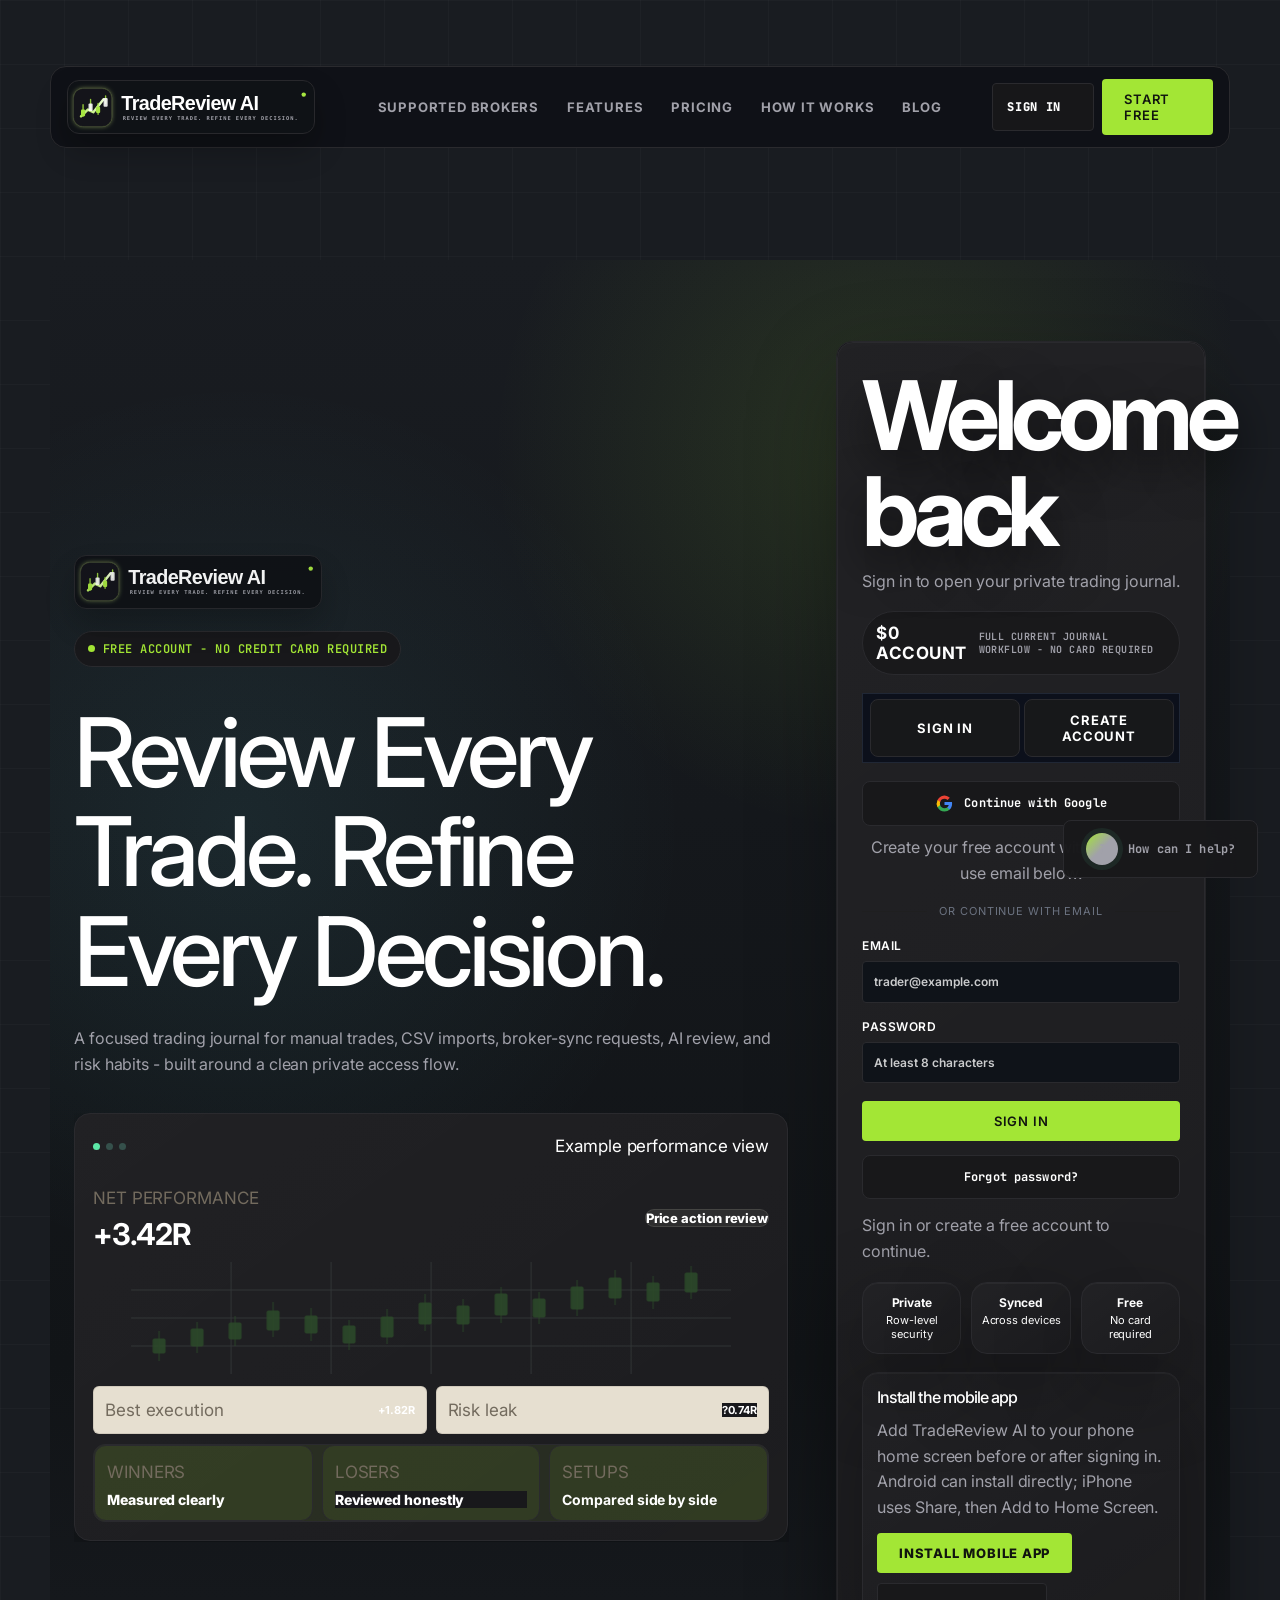
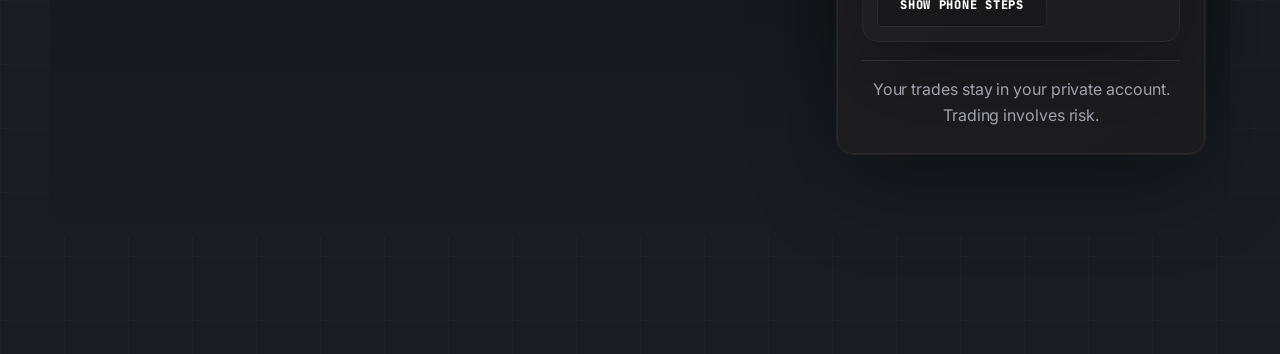
==== commit 5feffe42: "Apply Aethel theme authority across live site" ====
--- a/app/index.html
+++ b/app/index.html
@@ -67,7 +67,7 @@
     body.app-ready {
       height: 100vh;
       overflow: hidden;
-      background: #050817;
+      background: #191C21;
     }
 
     body.app-ready .app {
@@ -806,7 +806,7 @@
       border: 1px solid rgba(127,176,255,.16);
       border-radius: 999px;
       padding: 6px 9px;
-      color: #9db7ff;
+      color: #FFFFFF;
       font-size: 10px;
       font-weight: 900;
       text-transform: uppercase;
@@ -1880,15 +1880,15 @@
       --shadow: 0 22px 60px rgba(0, 0, 0, .28);
     }
 
-    html { background: #050817; }
+    html { background: #191C21; }
 
     body {
       min-height: 100vh;
       background:
-        radial-gradient(circle at 12% 0%, rgba(95, 134, 255, .2), transparent 34rem),
-        radial-gradient(circle at 92% 12%, rgba(155, 124, 255, .18), transparent 35rem),
+        radial-gradient(circle at 12% 0%, rgba(163, 230, 53, .06), transparent 34rem),
+        radial-gradient(circle at 92% 12%, rgba(161, 161, 170, .08), transparent 35rem),
         radial-gradient(circle at 55% 94%, rgba(89, 217, 240, .08), transparent 38rem),
-        #050817;
+        #191C21;
     }
 
     .auth-gate {
@@ -1899,10 +1899,10 @@
       background:
         linear-gradient(rgba(151, 170, 235, .035) 1px, transparent 1px),
         linear-gradient(90deg, rgba(151, 170, 235, .035) 1px, transparent 1px),
-        radial-gradient(circle at 12% 18%, rgba(95, 134, 255, .22), transparent 32rem),
-        radial-gradient(circle at 91% 72%, rgba(155, 124, 255, .17), transparent 35rem),
+        radial-gradient(circle at 12% 18%, rgba(163, 230, 53, .06), transparent 32rem),
+        radial-gradient(circle at 91% 72%, rgba(161, 161, 170, .07), transparent 35rem),
         radial-gradient(circle at 52% 105%, rgba(242, 197, 109, .075), transparent 25rem),
-        #050817;
+        #191C21;
       background-size: 54px 54px, 54px 54px, auto, auto, auto;
     }
 
@@ -2136,7 +2136,7 @@
       border: 1px solid rgba(102, 151, 255, .2);
       border-radius: 11px;
       color: #c8dad4;
-      background: linear-gradient(110deg, rgba(76, 129, 255, .1), rgba(155, 124, 255, .055));
+      background: linear-gradient(110deg, rgba(163, 230, 53, .06), rgba(161, 161, 170, .05));
       font-size: 12px;
       font-weight: 800;
     }
@@ -2205,7 +2205,7 @@
 
     input:focus, select:focus, textarea:focus {
       border-color: rgba(105, 143, 255, .68);
-      box-shadow: 0 0 0 4px rgba(95, 134, 255, .1);
+      box-shadow: 0 0 0 4px rgba(163, 230, 53, .08);
       background: #0a1530;
     }
 
@@ -2524,7 +2524,7 @@
     nav { gap: 6px; }
     nav button { min-height: 45px; border-radius: 11px; color: #809690; }
     nav button:hover { background: rgba(255,255,255,.028); color: #c9d8d4; }
-    nav button.active { background: linear-gradient(90deg, rgba(95, 134, 255, .18), rgba(155, 124, 255, .05)); color: #9db7ff; box-shadow: inset 3px 0 #7195ff, 0 10px 30px rgba(58, 79, 168, .08); }
+    nav button.active { background: linear-gradient(90deg, rgba(163, 230, 53, .10), rgba(161, 161, 170, .05)); color: #FFFFFF; box-shadow: inset 3px 0 #A3E635, 0 10px 30px rgba(0, 0, 0, .08); }
 
     .account-panel { border-color: rgba(174,218,204,.11); border-radius: 13px; background: rgba(255,255,255,.025); }
     .account-panel strong { color: #dceae6; }
@@ -2727,7 +2727,7 @@
     .assistant-form button { width: 42px; min-height: 42px; padding: 0; border-radius: 11px; }
 
     /* Dynamic workspace color and motion */
-    .app { position: relative; isolation: isolate; height: 100vh; min-height: 100vh; overflow: hidden; background: #050817; }
+    .app { position: relative; isolation: isolate; height: 100vh; min-height: 100vh; overflow: hidden; background: #191C21; }
     .app::before,
     .app::after {
       content: "";
@@ -3162,7 +3162,7 @@
     .roadmap-status.live { color: #55e5a5; background: rgba(24,217,149,.08); }
     .broker-sync-priority {
       margin: 0 0 18px;
-      border-color: rgba(52, 211, 153, .38);
+      border-color: rgba(163, 230, 53, .28);
       box-shadow: 0 18px 60px rgba(16,185,129,.09), 0 0 0 1px rgba(96,165,250,.08) inset;
     }
     .broker-sync-priority .panel-header h2::after {
@@ -4459,7 +4459,7 @@
     body.app-ready {
       height: 100vh !important;
       overflow: hidden !important;
-      background: #050817 !important;
+      background: #191C21 !important;
     }
 
     body.app-ready .auth-gate {
@@ -5152,7 +5152,7 @@
         radial-gradient(circle at 18% -10%, rgba(53, 216, 255, .18), transparent 30rem),
         radial-gradient(circle at 84% 14%, rgba(139, 108, 255, .16), transparent 34rem),
         radial-gradient(circle at 54% 92%, rgba(57, 243, 163, .08), transparent 34rem),
-        linear-gradient(135deg, #060b17 0%, #081224 44%, #120d24 100%);
+        linear-gradient(135deg, #191C21 0%, #191C21 44%, #120d24 100%);
       font-family: var(--premium-font-body);
       letter-spacing: -.01em;
     }
@@ -5242,7 +5242,7 @@
     .primary {
       color: #04100c;
       border: 0;
-      background: linear-gradient(135deg, var(--premium-green), #62d7ff 52%, var(--premium-violet));
+      background: linear-gradient(135deg, var(--premium-green), #A1A1AA 52%, var(--premium-violet));
       box-shadow: 0 18px 46px rgba(53, 216, 255, .2), 0 10px 28px rgba(57, 243, 163, .14);
     }
 
@@ -5420,7 +5420,7 @@
 
     .auth-tabs button.active {
       color: #06110e;
-      background: linear-gradient(135deg, var(--premium-green), #82d8ff);
+      background: linear-gradient(135deg, var(--premium-green), #A1A1AA);
       box-shadow: 0 12px 30px rgba(57,243,163,.18);
     }
 
@@ -6246,7 +6246,7 @@
       --soft: rgba(13, 23, 46, .82) !important;
       --paper: rgba(12, 21, 41, .82) !important;
       --green: #A3E635 !important;
-      --red: #ff5571 !important;
+      --red: #A1A1AA !important;
       --blue: #A1A1AA !important;
       --gold: #f6c96f !important;
       --violet: #A1A1AA !important;
@@ -6264,7 +6264,7 @@
       background:
         radial-gradient(circle at 12% 12%, rgba(45, 240, 166, .12), transparent 28rem),
         radial-gradient(circle at 86% 8%, rgba(115, 167, 255, .14), transparent 30rem),
-        radial-gradient(circle at 78% 92%, rgba(155, 124, 255, .16), transparent 32rem),
+        radial-gradient(circle at 78% 92%, rgba(161, 161, 170, .07), transparent 32rem),
         linear-gradient(135deg, #050814 0%, #071022 48%, #0a0820 100%) !important;
       color: var(--ink) !important;
       font-family: var(--font-display) !important;
@@ -6401,7 +6401,7 @@
     .range-toggle button.active {
       color: #06101f !important;
       border-color: rgba(45,240,166,.62) !important;
-      background: linear-gradient(135deg, #35f0b0, #7db2ff) !important;
+      background: linear-gradient(135deg, #A3E635, #A1A1AA) !important;
       box-shadow: 0 16px 40px rgba(45,240,166,.18), inset 0 1px 0 rgba(255,255,255,.34) !important;
     }
 
@@ -6714,7 +6714,7 @@
 
     .bar-fill,
     .progress-fill {
-      background: linear-gradient(90deg, #A3E635, #A1A1AA, #ff5571) !important;
+      background: linear-gradient(90deg, #A3E635, #A1A1AA, #A1A1AA) !important;
     }
 
     .help-toggle,
@@ -7398,8 +7398,8 @@
       --ae-muted: #A1A1AA;
       --ae-soft: #D8F0E2;
       --ae-lime: #A3E635;
-      --ae-lime-2: #4ADE80;
-      --ae-cyan: #67E8F9;
+      --ae-lime-2: #A3E635;
+      --ae-cyan: #A1A1AA;
       --ae-red: #A1A1AA;
       --ae-border: #2A2A2E;
       --ae-border-soft: rgba(255,255,255,.09);
@@ -7815,7 +7815,7 @@
 
     .agent-pulse-core,
     .ai-core {
-      background: radial-gradient(circle, #D9F99D 0%, #A3E635 48%, #4ADE80 100%) !important;
+      background: radial-gradient(circle, #A3E635 0%, #A3E635 48%, #A3E635 100%) !important;
       color: #111 !important;
       box-shadow: 0 0 44px rgba(163,230,53,.28) !important;
     }
@@ -8206,6 +8206,297 @@
       color: #FFFFFF !important;
       border: 1px solid rgba(255,255,255,.16) !important;
       box-shadow: 0 16px 38px rgba(0,0,0,.22) !important;
+    }
+    /*
+      FINAL AETHEL PALETTE LOCK
+      This must remain last. The design reference allows only:
+      #A3E635, #191C21, #18181B, #2A2A2E, #FFFFFF, #A1A1AA.
+      It intentionally removes the old navy/blue/purple SaaS surfaces.
+    */
+    :root {
+      --primary: #A3E635 !important;
+      --accent: #A3E635 !important;
+      --green: #A3E635 !important;
+      --success: #A3E635 !important;
+      --bg: #191C21 !important;
+      --panel: #18181B !important;
+      --card: #18181B !important;
+      --surface: #18181B !important;
+      --line: #2A2A2E !important;
+      --border: #2A2A2E !important;
+      --text: #FFFFFF !important;
+      --muted: #A1A1AA !important;
+      --red: #A1A1AA !important;
+      --blue: #A1A1AA !important;
+      --purple: #A1A1AA !important;
+      --cyan: #A1A1AA !important;
+    }
+
+    html,
+    body,
+    body.app-ready,
+    .app-shell,
+    .app-main,
+    .page,
+    .view,
+    .workspace,
+    .dashboard,
+    .dashboard-layout,
+    .app-content {
+      color: #FFFFFF !important;
+      background-color: #191C21 !important;
+      background-image:
+        linear-gradient(rgba(255,255,255,.026) 1px, transparent 1px),
+        linear-gradient(90deg, rgba(255,255,255,.026) 1px, transparent 1px) !important;
+      background-size: 56px 56px !important;
+    }
+
+    .sidebar,
+    .app-sidebar,
+    .nav-panel,
+    .dashboard-hero,
+    .hero-card,
+    .hero-panel,
+    .panel,
+    .card,
+    .metric-card,
+    .stat-card,
+    .mini-card,
+    .agent-card,
+    .agent-deck-card,
+    .agent-lab-card,
+    .agent-command-hero,
+    .agent-command-panel,
+    .agent-status-grid,
+    .agent-rule-preview,
+    .learning-card,
+    .resource-card,
+    .pricing-card,
+    .billing-card,
+    .plan-card,
+    .broker-card,
+    .broker-sync-card,
+    .csv-card,
+    .upload-card,
+    .journal-card,
+    .review-card,
+    .review-coach,
+    .recent-trades,
+    .performance-curve,
+    .settings-card,
+    .owner-card,
+    .help-panel,
+    .modal,
+    .dialog,
+    .ai-command-panel,
+    .ai-command-card,
+    .timeline-card,
+    .preview-card,
+    .product-frame,
+    .mock-window {
+      color: #FFFFFF !important;
+      background:
+        linear-gradient(145deg, rgba(255,255,255,.04), rgba(255,255,255,.012)),
+        #18181B !important;
+      border: 1px solid #2A2A2E !important;
+      border-radius: 16px !important;
+      box-shadow: 0 24px 70px rgba(0,0,0,.26) !important;
+    }
+
+    .agent-card *,
+    .pricing-card *,
+    .billing-card *,
+    .learning-card *,
+    .resource-card *,
+    .review-coach *,
+    .recent-trades *,
+    .performance-curve *,
+    .broker-sync-card *,
+    .csv-card *,
+    .upload-card * {
+      border-color: #2A2A2E !important;
+    }
+
+    .sidebar a,
+    .side-nav button,
+    .nav-item,
+    .tab,
+    .pill,
+    .badge,
+    .chip,
+    .tag,
+    .agent-status,
+    .agent-status-pill,
+    .price-badge,
+    .range-toggle,
+    .performance-range button,
+    .button:not(.primary),
+    button.secondary {
+      color: #FFFFFF !important;
+      background: #18181B !important;
+      border: 1px solid #2A2A2E !important;
+      box-shadow: none !important;
+    }
+
+    .button.primary,
+    button.primary,
+    .primary,
+    .cta,
+    .cta-button,
+    .add-trade-button,
+    .start-button,
+    .upgrade-button,
+    .plan-button,
+    .help-form button {
+      color: #191C21 !important;
+      background: #A3E635 !important;
+      border: 1px solid #A3E635 !important;
+      box-shadow: 0 18px 46px rgba(163,230,53,.16) !important;
+    }
+
+    .button.primary:hover,
+    button.primary:hover,
+    .cta:hover,
+    .plan-button:hover,
+    .agent-card:hover,
+    .pricing-card:hover,
+    .learning-card:hover,
+    .resource-card:hover,
+    .metric-card:hover,
+    .broker-card:hover {
+      transform: translateY(-2px) !important;
+      border-color: #A3E635 !important;
+      box-shadow: 0 26px 74px rgba(0,0,0,.32), 0 0 0 1px rgba(163,230,53,.16) !important;
+    }
+
+    h1, h2, h3, h4,
+    .section-title,
+    .card-title,
+    .agent-card h3,
+    .pricing-card h3,
+    .pricing-card h2,
+    .performance-curve h2 {
+      color: #FFFFFF !important;
+    }
+
+    p,
+    small,
+    label,
+    .muted,
+    .subtle,
+    .section-copy,
+    .card-copy,
+    .agent-card p,
+    .pricing-card p,
+    .performance-meta,
+    .chart-legend-app,
+    .help-copy {
+      color: #A1A1AA !important;
+    }
+
+    .accent,
+    .green,
+    .positive,
+    .winner,
+    .active,
+    .selected,
+    .live-dot,
+    .status-dot,
+    .section-kicker,
+    .agent-card small,
+    .pricing-save {
+      color: #A3E635 !important;
+    }
+
+    input,
+    select,
+    textarea,
+    .input,
+    .field,
+    .dropdown,
+    .menu,
+    .market-finder,
+    .symbol-finder,
+    .symbol-menu,
+    .search-results {
+      color: #FFFFFF !important;
+      background: #18181B !important;
+      border: 1px solid #2A2A2E !important;
+      box-shadow: 0 20px 60px rgba(0,0,0,.32) !important;
+    }
+
+    table,
+    thead,
+    tbody,
+    tr,
+    th,
+    td,
+    .table,
+    .trade-row {
+      color: #FFFFFF !important;
+      background-color: transparent !important;
+      border-color: #2A2A2E !important;
+    }
+
+    th,
+    .table-head {
+      color: #A1A1AA !important;
+      background: #18181B !important;
+    }
+
+    .loss,
+    .negative,
+    .danger,
+    .error,
+    .equity-point.loss,
+    .equity-bar.loss,
+    .chart-legend-app span:last-child i {
+      color: #A1A1AA !important;
+      fill: #A1A1AA !important;
+      background: #A1A1AA !important;
+      border-color: #A1A1AA !important;
+    }
+
+    .equity-chart {
+      opacity: .78 !important;
+      filter: saturate(.72) contrast(.95) !important;
+    }
+    .equity-line {
+      stroke: #A1A1AA !important;
+      filter: none !important;
+    }
+    .equity-point.win,
+    .equity-bar.win,
+    .chart-legend-app span:first-child i {
+      fill: #A3E635 !important;
+      background: #A3E635 !important;
+    }
+    .equity-bar.win,
+    .equity-bar.loss {
+      opacity: .34 !important;
+    }
+    .equity-area {
+      opacity: .26 !important;
+    }
+
+    [style*="#0"],
+    [style*="#1"],
+    [style*="rgba(12,"],
+    [style*="rgba(13,"],
+    [style*="rgba(14,"],
+    [style*="rgba(15,"],
+    [style*="rgba(16,"],
+    [style*="rgba(17,"],
+    [style*="rgba(18,"],
+    [style*="rgba(31,49"],
+    [style*="rgba(22,39"],
+    [style*="rgba(10,24"] {
+      border-color: #2A2A2E !important;
+    }
+
+    ::selection {
+      background: #A3E635 !important;
+      color: #191C21 !important;
     }
   </style>
   <style id="aethel-final-button-lock">
@@ -10471,6 +10762,486 @@
     th {
       background: #18181B !important;
       color: #FFFFFF !important;
+    }
+
+    ::selection {
+      background: #A3E635 !important;
+      color: #191C21 !important;
+    }
+  </style>
+  <style id="aethel-single-source-tradereview-final-20260730">
+    /*
+      FINAL VISUAL AUTHORITY.
+      This block intentionally sits after every older theme layer.
+      Palette is limited to the supplied Aethel design tokens:
+      #A3E635, #191C21, #18181B, #2A2A2E, #FFFFFF, #A1A1AA.
+    */
+    :root {
+      --primary: #A3E635 !important;
+      --accent: #A3E635 !important;
+      --green: #A3E635 !important;
+      --lime: #A3E635 !important;
+      --success: #A3E635 !important;
+      --bg: #191C21 !important;
+      --background: #191C21 !important;
+      --surface: #18181B !important;
+      --card: #18181B !important;
+      --panel: #18181B !important;
+      --border: #2A2A2E !important;
+      --text: #FFFFFF !important;
+      --muted: #A1A1AA !important;
+      --danger: #A1A1AA !important;
+      --red: #A1A1AA !important;
+      --loss: #A1A1AA !important;
+      --blue: #A1A1AA !important;
+      --cyan: #A1A1AA !important;
+      --purple: #A1A1AA !important;
+    }
+
+    html,
+    body,
+    body.auth-pending,
+    body.auth-active,
+    body.app-ready,
+    .auth-gate,
+    .app-shell,
+    .dashboard-layout,
+    .main-content,
+    .content,
+    main {
+      background:
+        linear-gradient(rgba(255,255,255,.022) 1px, transparent 1px),
+        linear-gradient(90deg, rgba(255,255,255,.022) 1px, transparent 1px),
+        #191C21 !important;
+      background-size: 64px 64px, 64px 64px, auto !important;
+      color: #FFFFFF !important;
+      font-family: Inter, ui-sans-serif, system-ui, -apple-system, "Segoe UI", sans-serif !important;
+    }
+
+    body::before,
+    body::after,
+    .hero-webgl,
+    .landing-canvas,
+    .market-canvas,
+    .animated-chart-bg,
+    .scroll-candles,
+    .bull-bear-stage,
+    .hero-command-visual,
+    .orbital-system,
+    .dashboard-hero::before,
+    .dashboard-hero::after,
+    .auth-hero::before,
+    .auth-hero::after {
+      display: none !important;
+      opacity: 0 !important;
+      visibility: hidden !important;
+      animation: none !important;
+    }
+
+    aside,
+    nav,
+    header,
+    footer,
+    section,
+    article,
+    .sidebar,
+    .app-sidebar,
+    .auth-nav,
+    .dashboard-hero,
+    .auth-hero,
+    .page-hero,
+    .card,
+    .panel,
+    .glass,
+    .metric-card,
+    .stat-card,
+    .mini-card,
+    .performance-curve,
+    .performance-card,
+    .recent-trades,
+    .review-coach,
+    .coach-card,
+    .agent-card,
+    .agent-deck-card,
+    .agent-lab-card,
+    .agent-command-hero,
+    .agent-command-panel,
+    .agent-rule-preview,
+    .ai-command-hero,
+    .ai-command-panel,
+    .ai-command-card,
+    .ai-workflow,
+    .ai-work-card,
+    .learning-card,
+    .resource-card,
+    .pricing-card,
+    .plan-card,
+    .billing-card,
+    .settings-card,
+    .journal-card,
+    .review-card,
+    .trade-table,
+    .trade-row,
+    .capture-card,
+    .screenshot-card,
+    .csv-card,
+    .upload-card,
+    .broker-card,
+    .broker-panel,
+    .broker-sync-card,
+    .broker-sync-panel,
+    .market-finder,
+    .symbol-finder,
+    .symbol-search-modal,
+    .global-symbol-finder,
+    .owner-console,
+    .owner-card,
+    .help-panel,
+    .help-card,
+    .modal,
+    .dialog,
+    .drawer,
+    .toast,
+    .mock-window,
+    .product-frame,
+    [class*="card"],
+    [class*="panel"] {
+      background: #18181B !important;
+      background-image:
+        linear-gradient(rgba(255,255,255,.018) 1px, transparent 1px),
+        linear-gradient(90deg, rgba(255,255,255,.018) 1px, transparent 1px) !important;
+      background-size: 56px 56px !important;
+      border-color: #2A2A2E !important;
+      color: #FFFFFF !important;
+      box-shadow: none !important;
+    }
+
+    .card,
+    .panel,
+    .dashboard-hero,
+    .auth-hero,
+    .page-hero,
+    .metric-card,
+    .stat-card,
+    .performance-curve,
+    .recent-trades,
+    .review-coach,
+    .agent-card,
+    .ai-command-hero,
+    .ai-workflow,
+    .pricing-card,
+    .settings-card,
+    .journal-card,
+    .review-card,
+    .capture-card,
+    .csv-card,
+    .upload-card,
+    .broker-sync-card,
+    .modal,
+    .dialog,
+    .mock-window,
+    [class*="card"],
+    [class*="panel"] {
+      border: 1px solid #2A2A2E !important;
+      border-radius: 16px !important;
+    }
+
+    .sidebar,
+    .app-sidebar,
+    aside {
+      border-radius: 0 !important;
+      border-width: 0 1px 0 0 !important;
+    }
+
+    h1,
+    h2,
+    h3,
+    h4,
+    h5,
+    h6,
+    strong,
+    th,
+    label,
+    .title,
+    .headline,
+    .hero-headline,
+    .page-title,
+    .section-title,
+    .card-title,
+    .gradient,
+    h1 span,
+    h2 span {
+      color: #FFFFFF !important;
+      -webkit-text-fill-color: #FFFFFF !important;
+      background: none !important;
+      text-shadow: none !important;
+    }
+
+    h1,
+    .hero-headline,
+    .page-title {
+      font-weight: 500 !important;
+      line-height: 1.04 !important;
+      letter-spacing: 0 !important;
+    }
+
+    p,
+    li,
+    td,
+    small,
+    span,
+    .muted,
+    .subtle,
+    .helper,
+    .hint,
+    .description,
+    .section-copy,
+    .card-copy,
+    .performance-meta,
+    .chart-legend-app {
+      color: #A1A1AA !important;
+      text-shadow: none !important;
+    }
+
+    .eyebrow,
+    .kicker,
+    .page-kicker,
+    .badge,
+    .pill,
+    .chip,
+    .tag,
+    .status-pill,
+    .tier-badge,
+    .plan-badge,
+    .section-label,
+    .metric-label,
+    .range-toggle,
+    .performance-range button {
+      background: #18181B !important;
+      border: 1px solid #2A2A2E !important;
+      border-radius: 9999px !important;
+      color: #A3E635 !important;
+      font-family: "JetBrains Mono", "SFMono-Regular", Consolas, monospace !important;
+      box-shadow: none !important;
+    }
+
+    button,
+    .button,
+    .btn,
+    .primary,
+    .cta,
+    .cta-primary,
+    .plan-button,
+    .add-trade-button,
+    input[type="button"],
+    input[type="submit"] {
+      background: #A3E635 !important;
+      border: 1px solid #A3E635 !important;
+      border-radius: 8px !important;
+      color: #191C21 !important;
+      font-family: "JetBrains Mono", "SFMono-Regular", Consolas, monospace !important;
+      font-weight: 700 !important;
+      box-shadow: none !important;
+    }
+
+    button:hover,
+    .button:hover,
+    .btn:hover,
+    .primary:hover,
+    .cta:hover {
+      transform: translateY(-2px) !important;
+      filter: brightness(1.04) !important;
+    }
+
+    .secondary,
+    .btn-secondary,
+    .cta-secondary,
+    button.secondary,
+    .button.secondary,
+    .nav-signin {
+      background: #18181B !important;
+      border: 1px solid #2A2A2E !important;
+      color: #FFFFFF !important;
+    }
+
+    input,
+    select,
+    textarea,
+    .input,
+    .select,
+    .field,
+    .dropdown,
+    .menu,
+    .search-results {
+      background: #18181B !important;
+      border: 1px solid #2A2A2E !important;
+      border-radius: 8px !important;
+      color: #FFFFFF !important;
+      box-shadow: none !important;
+    }
+
+    input::placeholder,
+    textarea::placeholder {
+      color: #A1A1AA !important;
+    }
+
+    input:focus,
+    select:focus,
+    textarea:focus,
+    :focus-visible {
+      border-color: #A3E635 !important;
+      outline: 1px solid #A3E635 !important;
+      box-shadow: none !important;
+    }
+
+    a,
+    .link {
+      color: #FFFFFF !important;
+      text-decoration-color: #A3E635 !important;
+    }
+
+    a:hover,
+    .link:hover {
+      color: #A3E635 !important;
+    }
+
+    .active,
+    .nav-item.active,
+    .sidebar a.active,
+    .side-nav button.active,
+    .selected,
+    .is-active {
+      background: #18181B !important;
+      border-color: #A3E635 !important;
+      color: #FFFFFF !important;
+      box-shadow: inset 3px 0 0 #A3E635 !important;
+    }
+
+    table,
+    thead,
+    tbody,
+    tr,
+    th,
+    td,
+    .table,
+    .table-row {
+      background: #18181B !important;
+      border-color: #2A2A2E !important;
+      color: #FFFFFF !important;
+    }
+
+    thead,
+    th {
+      color: #FFFFFF !important;
+    }
+
+    .positive,
+    .profit,
+    .gain,
+    .win,
+    [class*="positive"],
+    [class*="profit"],
+    [class*="gain"],
+    [class*="win"] {
+      color: #A3E635 !important;
+      border-color: #A3E635 !important;
+    }
+
+    .negative,
+    .loss,
+    .losing,
+    .danger,
+    .error,
+    .warning,
+    .invalid,
+    [class*="negative"],
+    [class*="loss"],
+    [class*="losing"],
+    [class*="danger"],
+    [class*="error"],
+    [class*="warning"],
+    [class*="invalid"] {
+      color: #A1A1AA !important;
+      border-color: #2A2A2E !important;
+      background-color: #18181B !important;
+      box-shadow: none !important;
+    }
+
+    .performance-curve {
+      min-height: 280px !important;
+      overflow: hidden !important;
+    }
+
+    .equity-chart,
+    .equity-chart svg {
+      filter: none !important;
+      opacity: .82 !important;
+    }
+
+    .equity-grid {
+      stroke: rgba(255,255,255,.06) !important;
+    }
+
+    .equity-zero {
+      stroke: #A1A1AA !important;
+      opacity: .32 !important;
+    }
+
+    .equity-line {
+      stroke: #A1A1AA !important;
+      stroke-width: 1.7 !important;
+      filter: none !important;
+      opacity: .78 !important;
+    }
+
+    .equity-area {
+      fill: #A1A1AA !important;
+      opacity: .08 !important;
+    }
+
+    .equity-point,
+    .equity-point.win,
+    .equity-point.loss {
+      fill: #A1A1AA !important;
+      stroke: #191C21 !important;
+      opacity: .62 !important;
+    }
+
+    .equity-bar,
+    .equity-bar.win,
+    .equity-bar.loss {
+      fill: #A1A1AA !important;
+      opacity: .20 !important;
+    }
+
+    .chart-legend-app i,
+    .chart-legend-app span:first-child i,
+    .chart-legend-app span:last-child i {
+      background: #A1A1AA !important;
+      border-color: #A1A1AA !important;
+    }
+
+    .progress-bar,
+    .meter-fill,
+    .bar-fill,
+    .live-dot,
+    .status-dot,
+    .dot,
+    .window-dots i,
+    .timeline-dot {
+      background: #A3E635 !important;
+      border-color: #A3E635 !important;
+      box-shadow: none !important;
+    }
+
+    .brand-logo-wide-app,
+    .workspace-logo-lockup,
+    .auth-logo-lockup,
+    .auth-nav-logo {
+      filter: none !important;
+      box-shadow: none !important;
+      border-radius: 8px !important;
+      background: #18181B !important;
     }
 
     ::selection {
